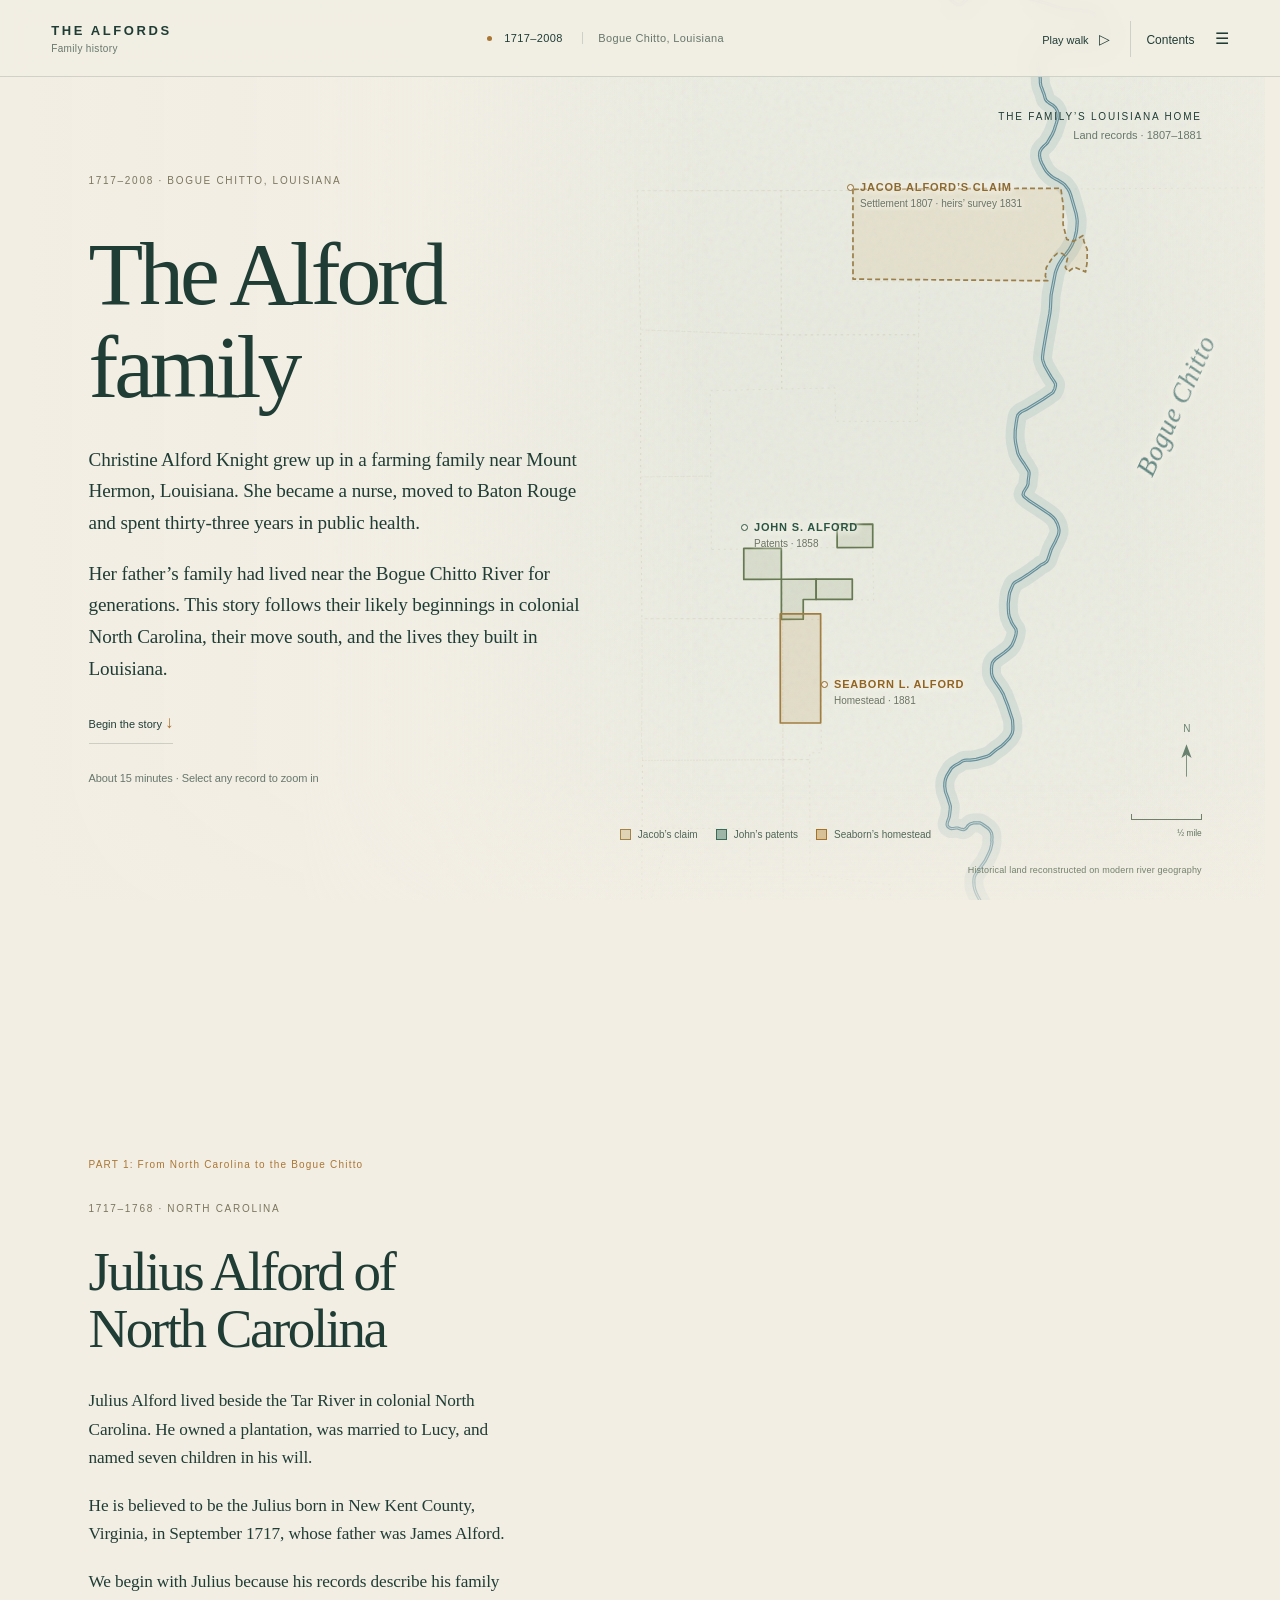
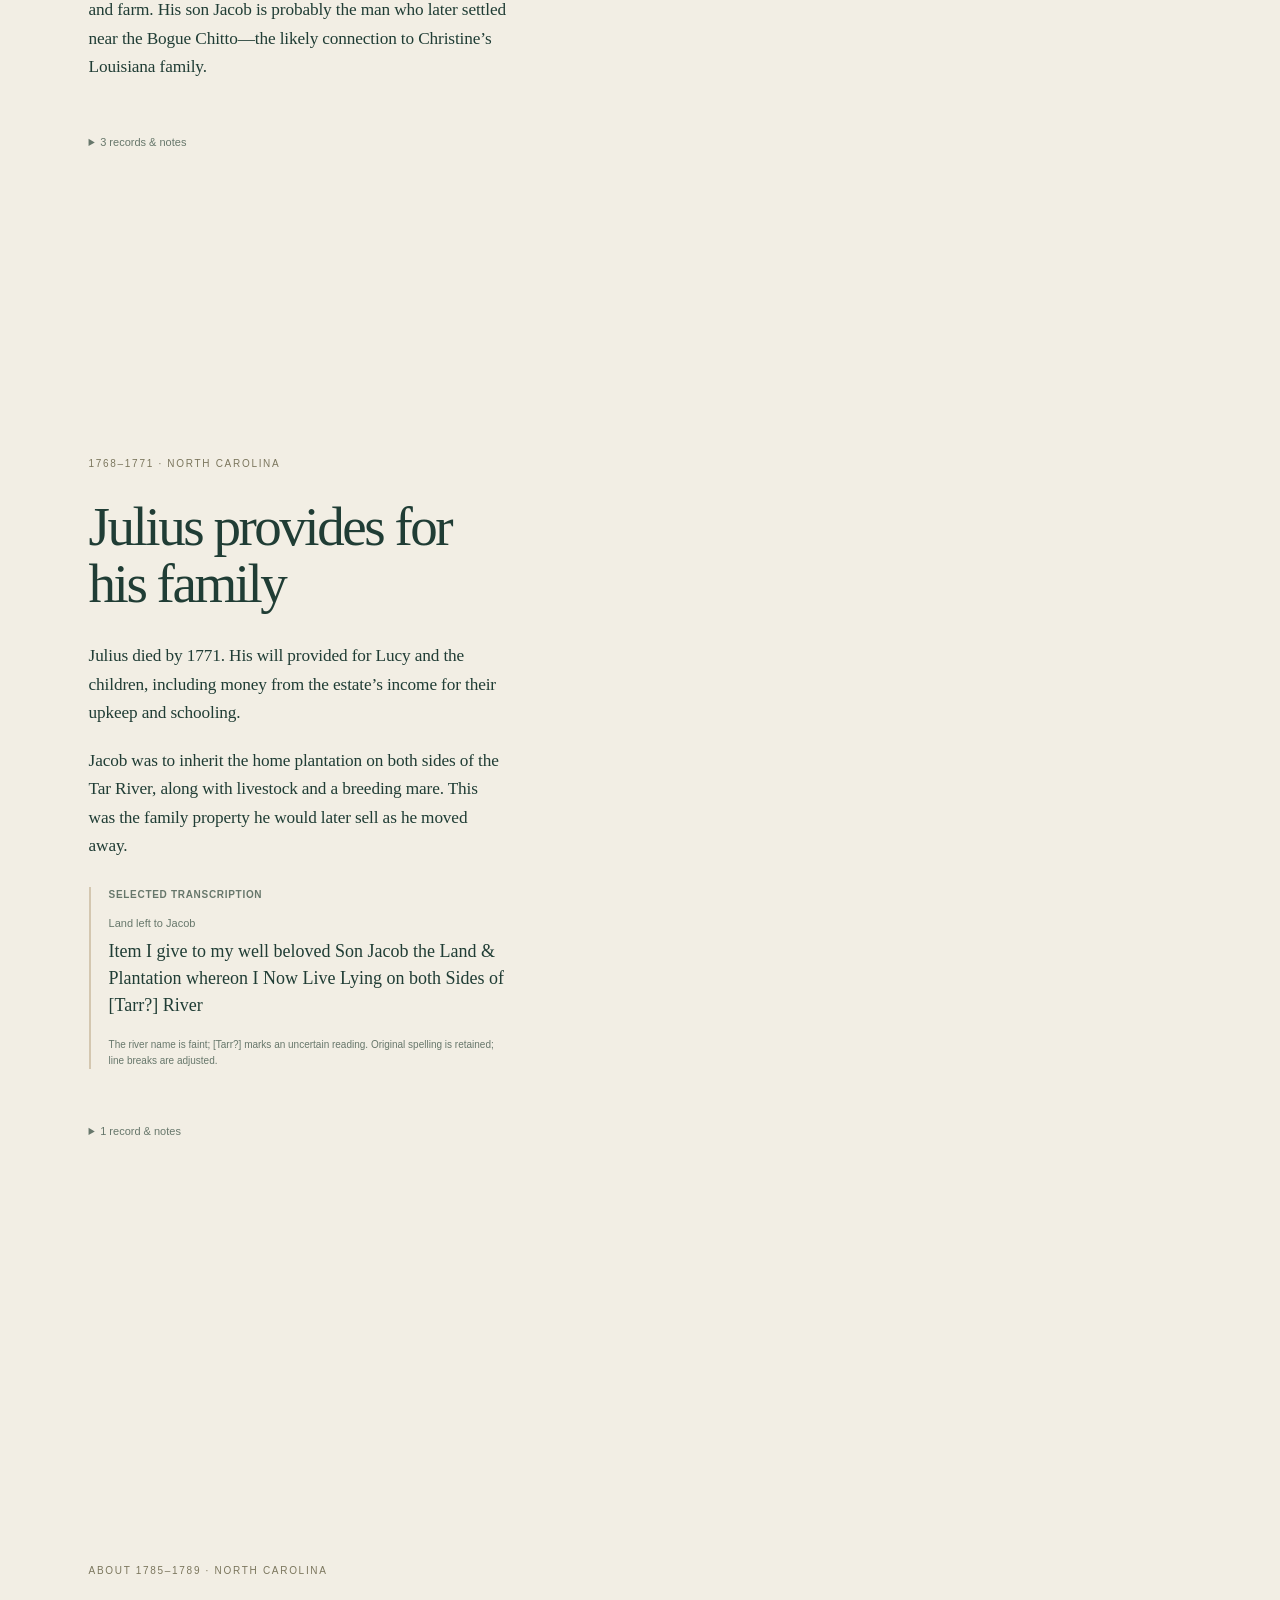
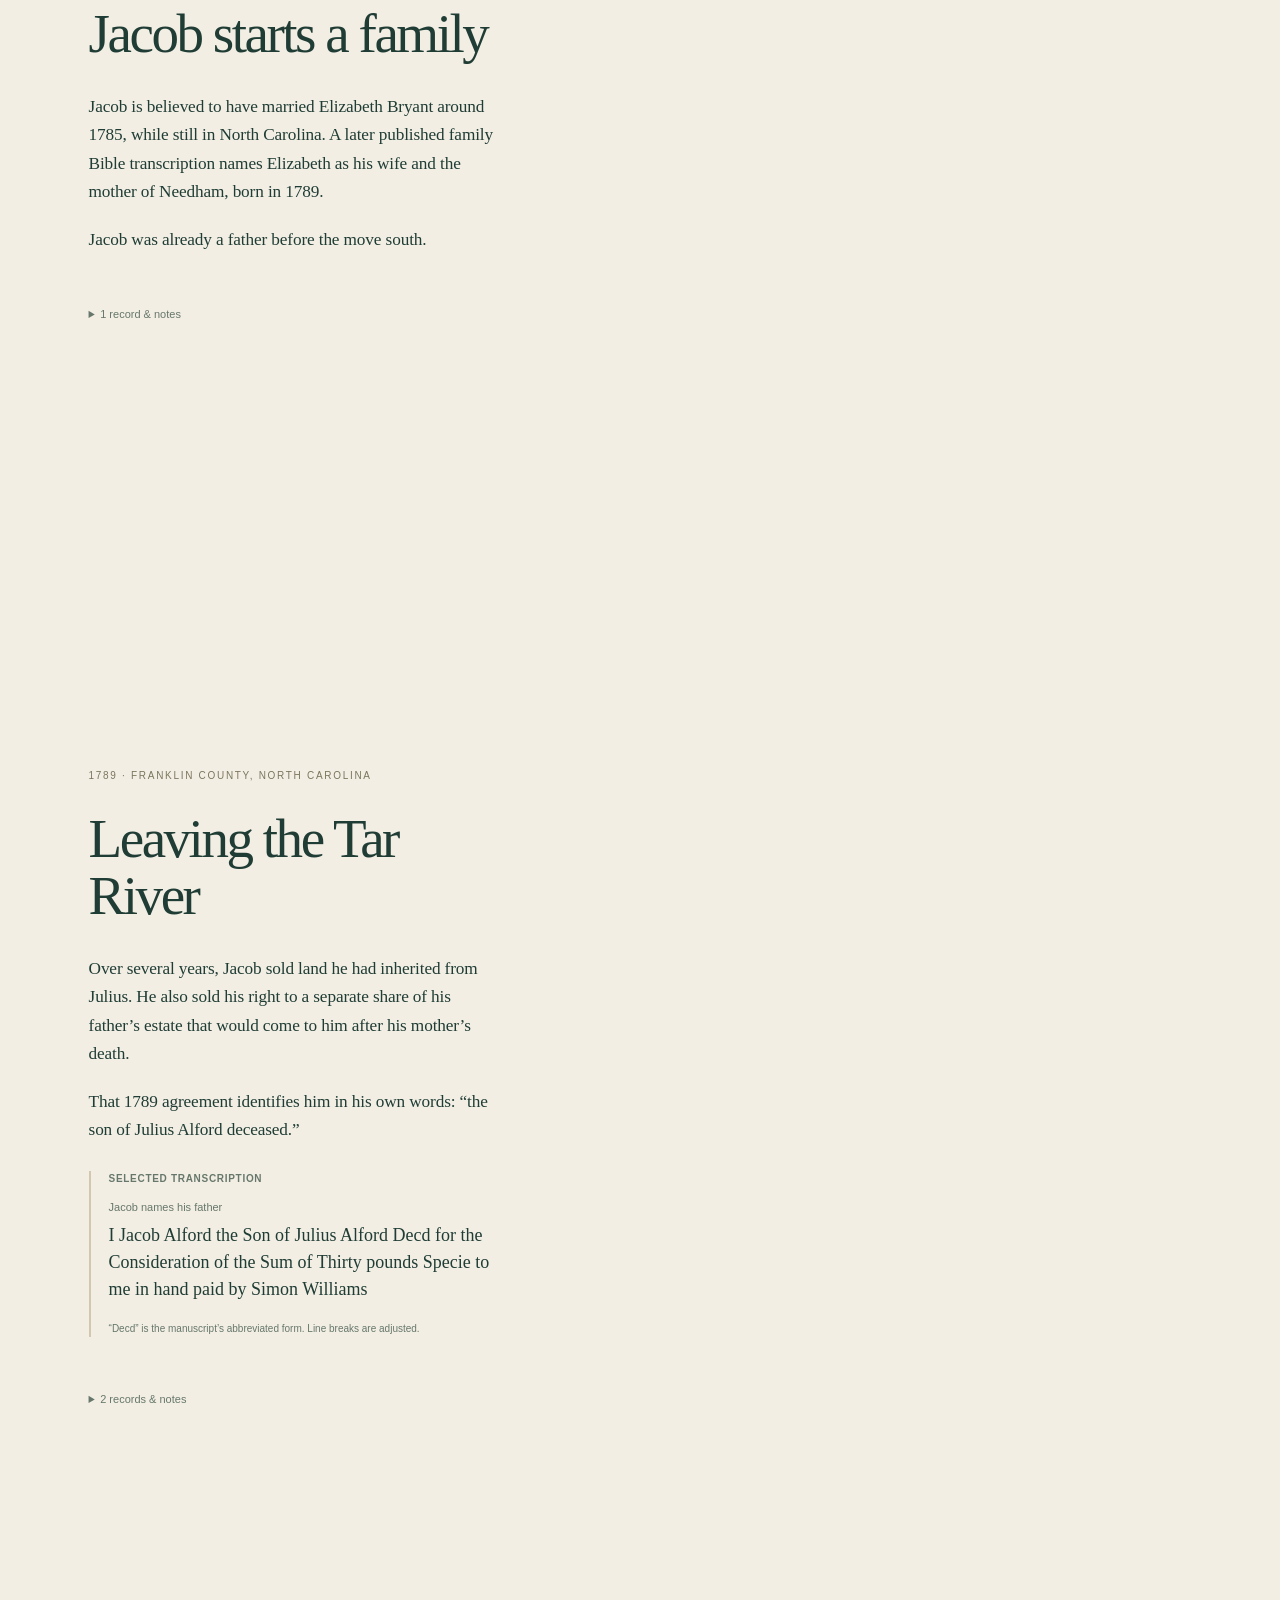
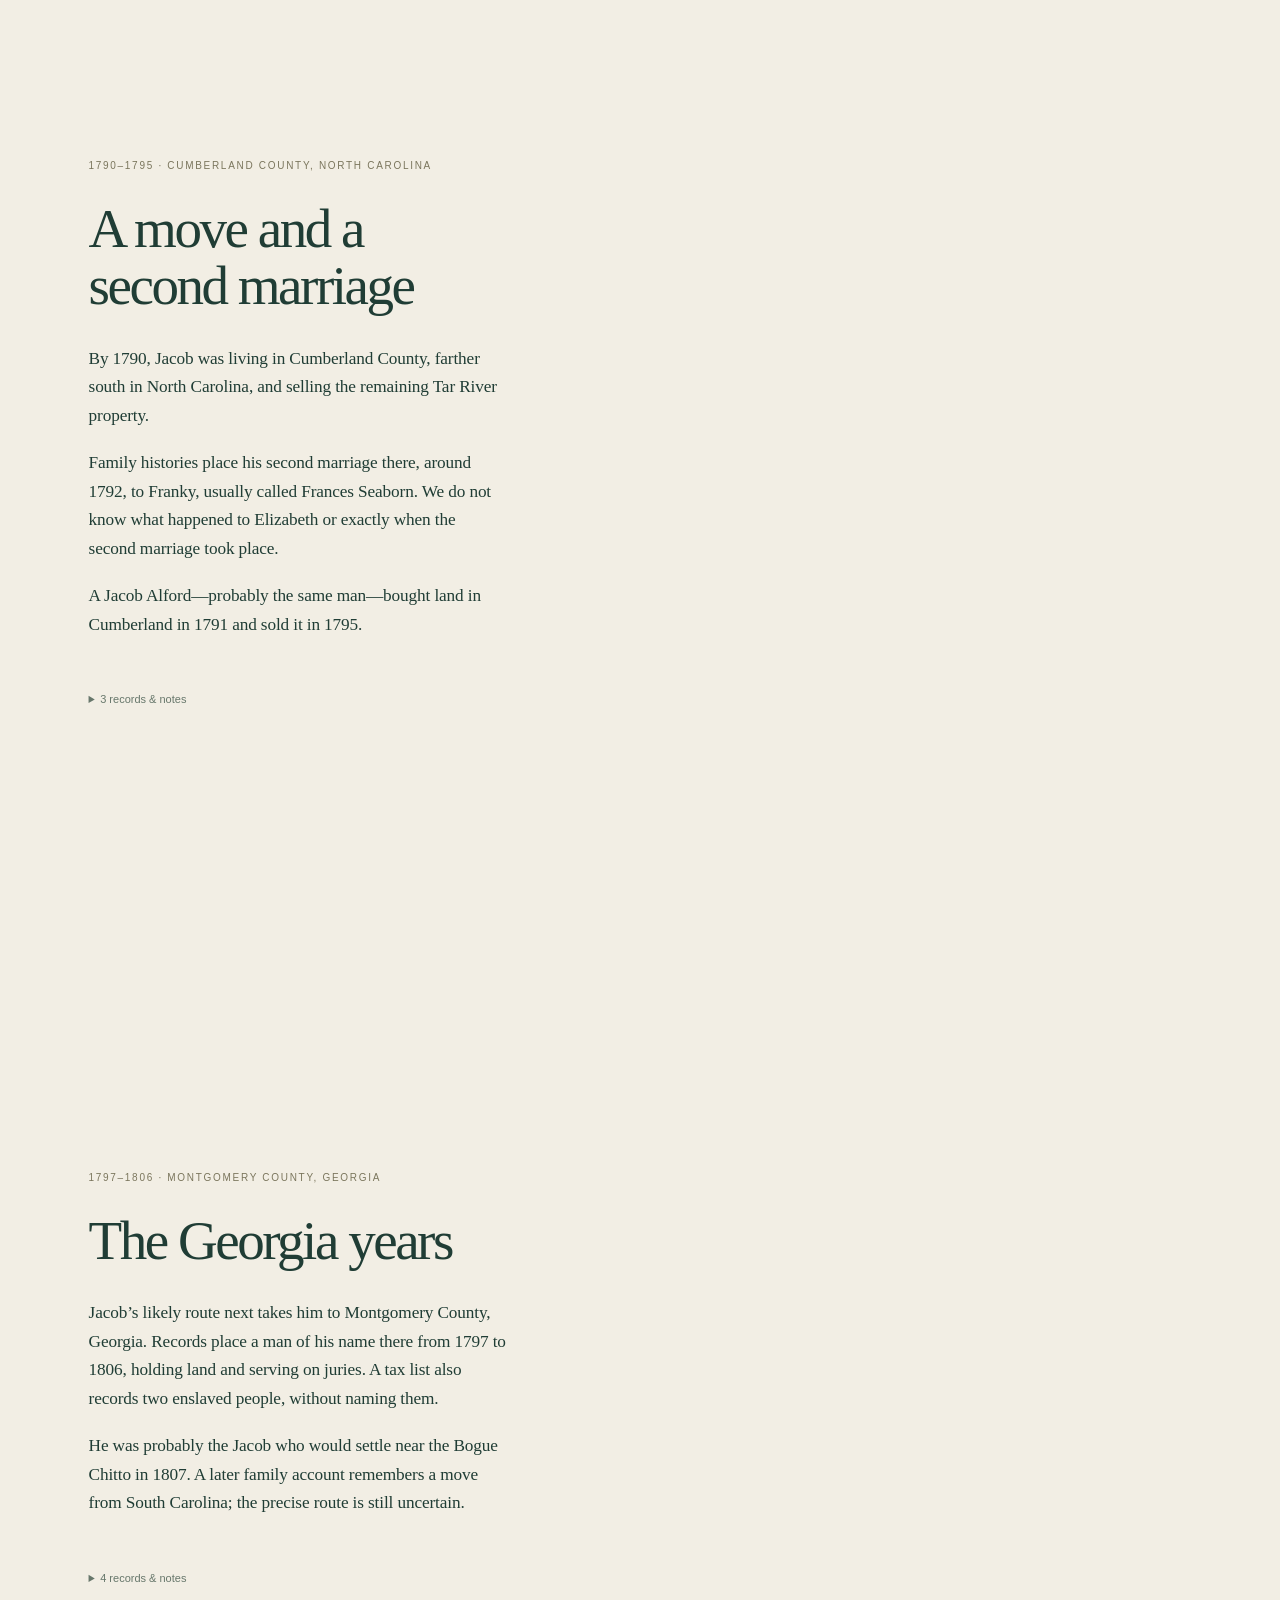
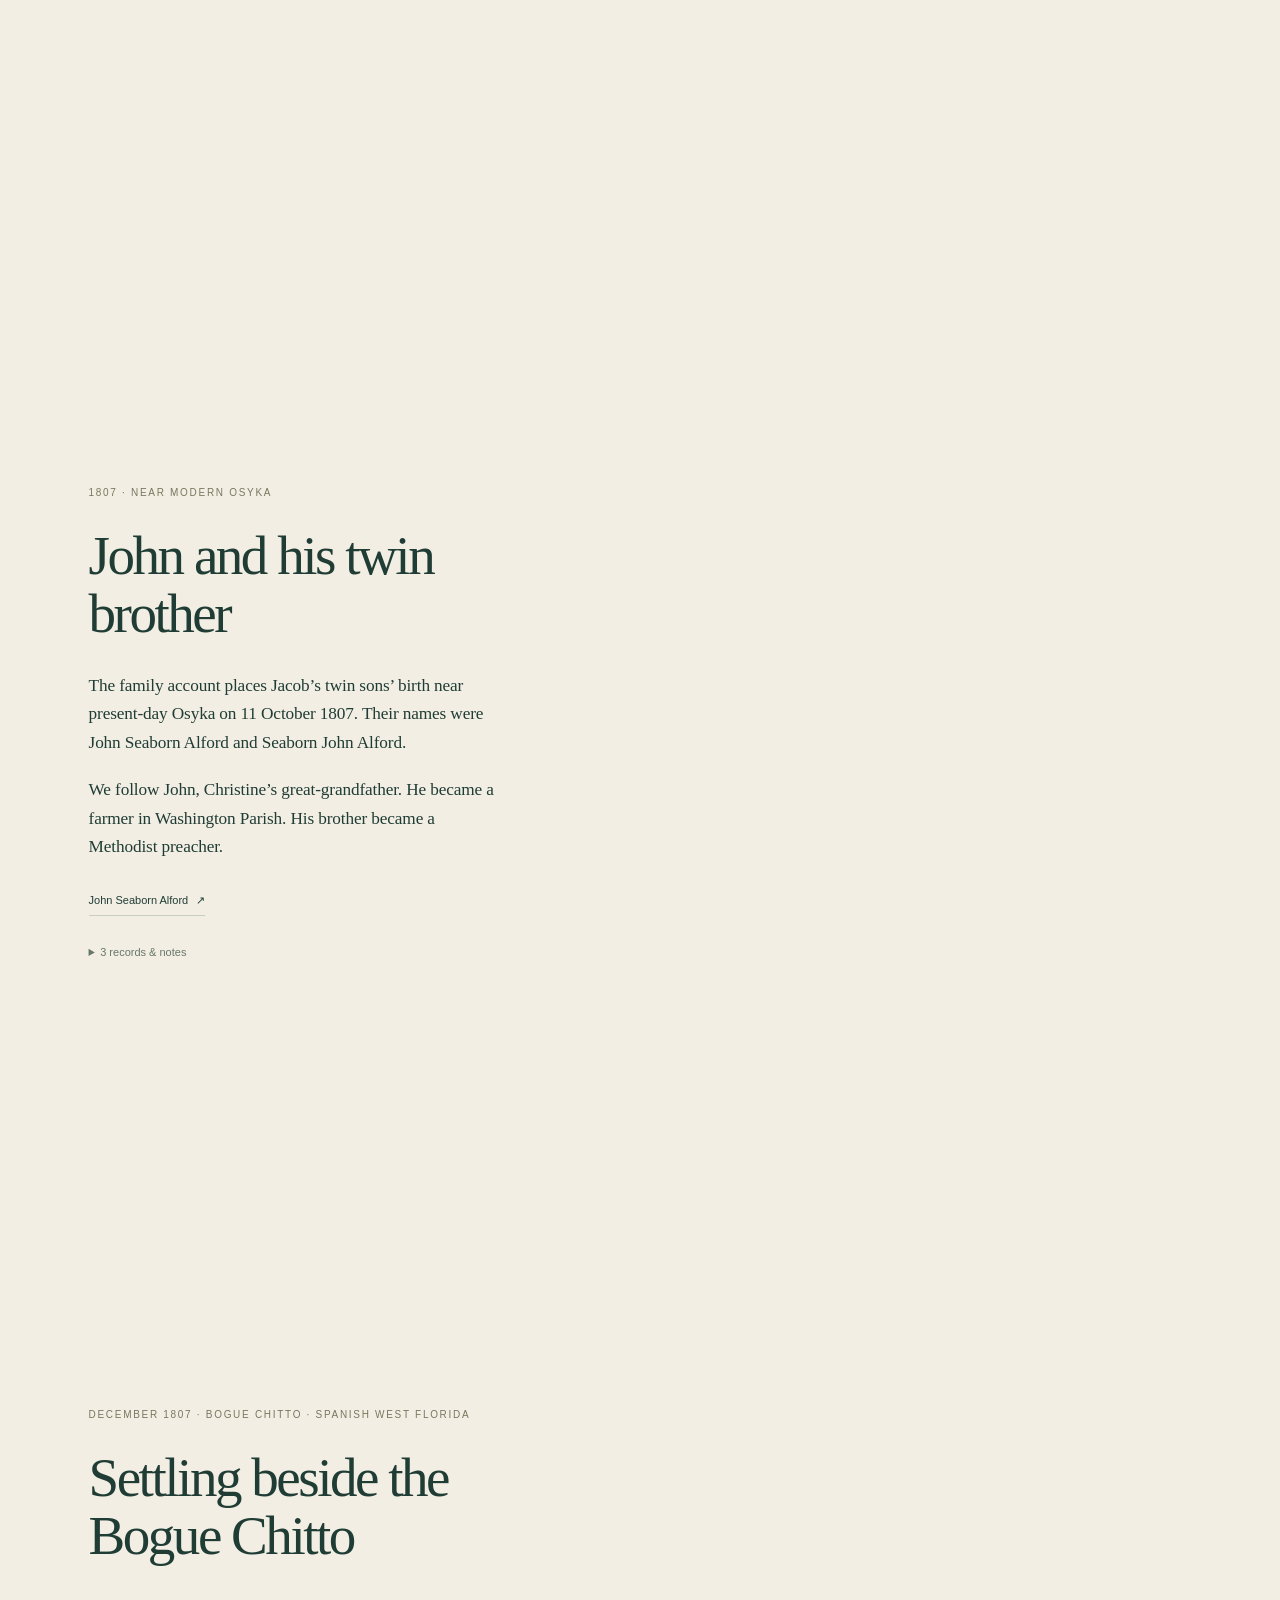
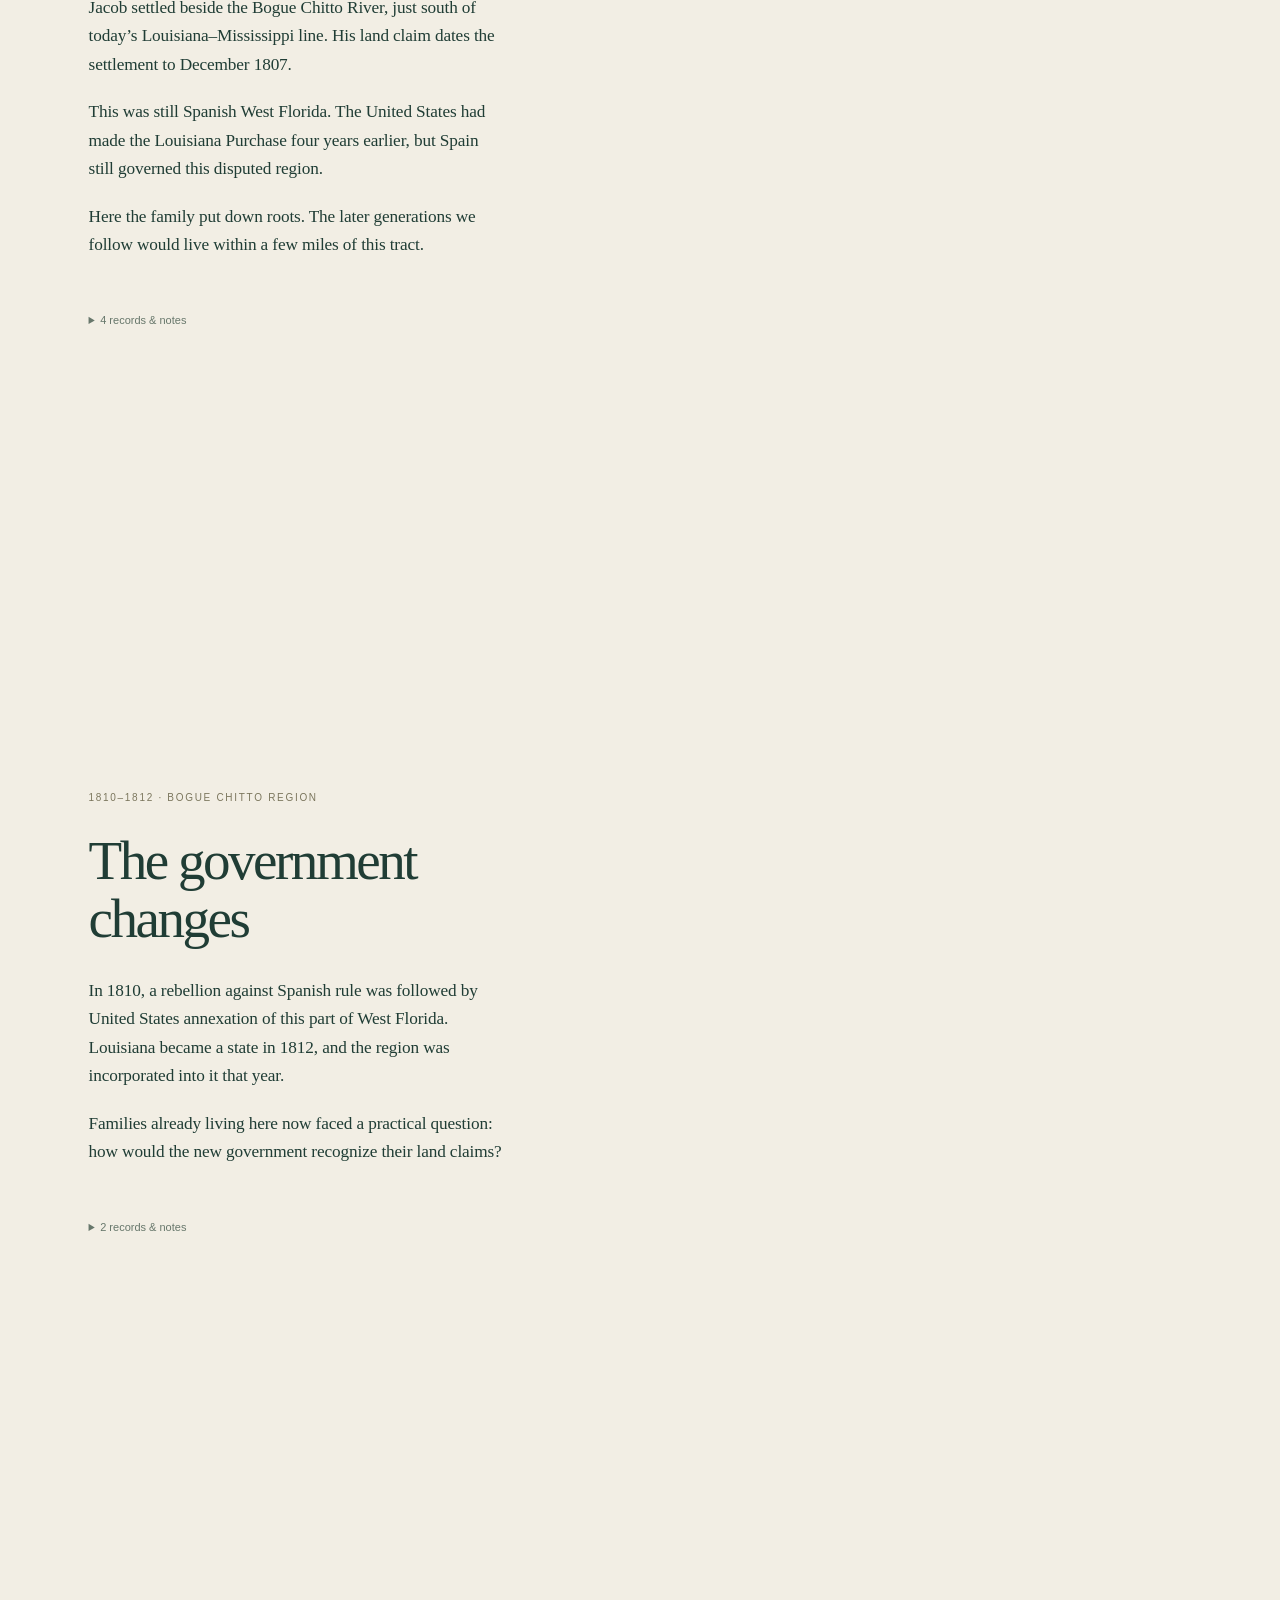
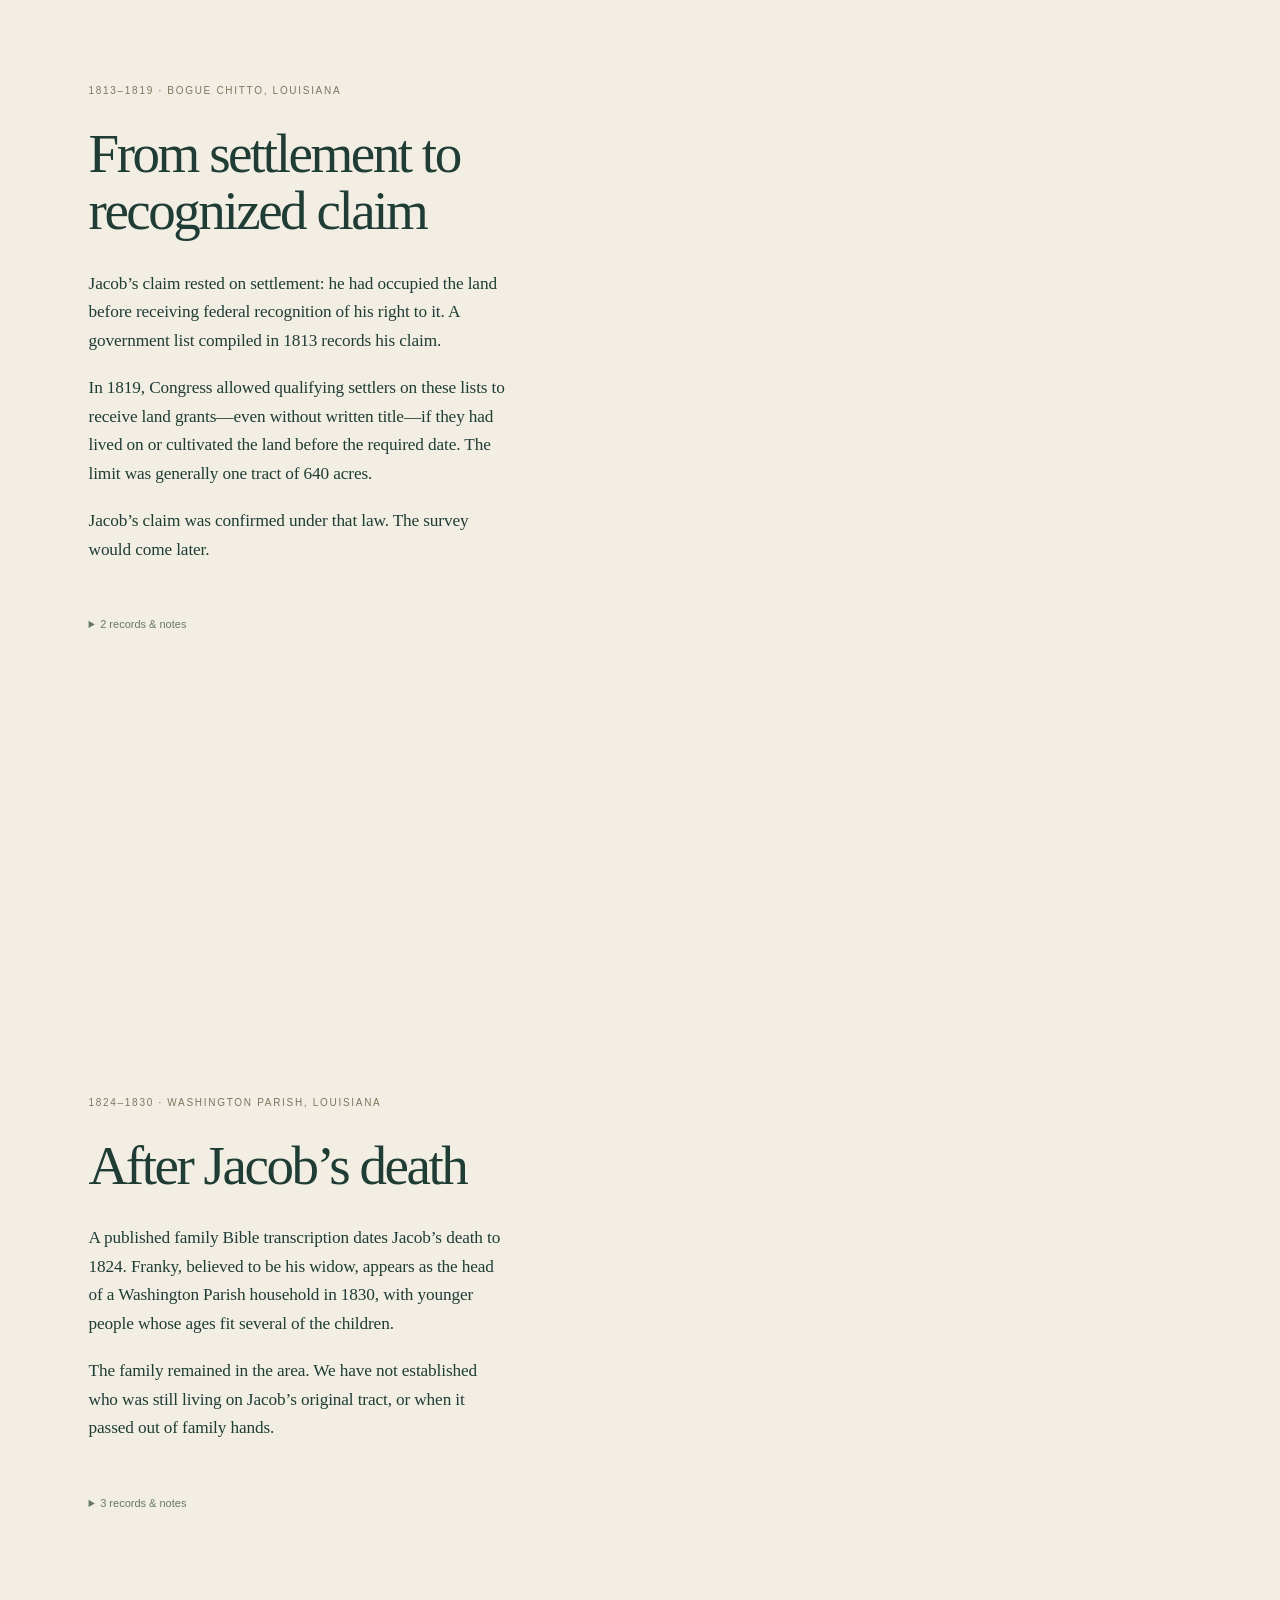
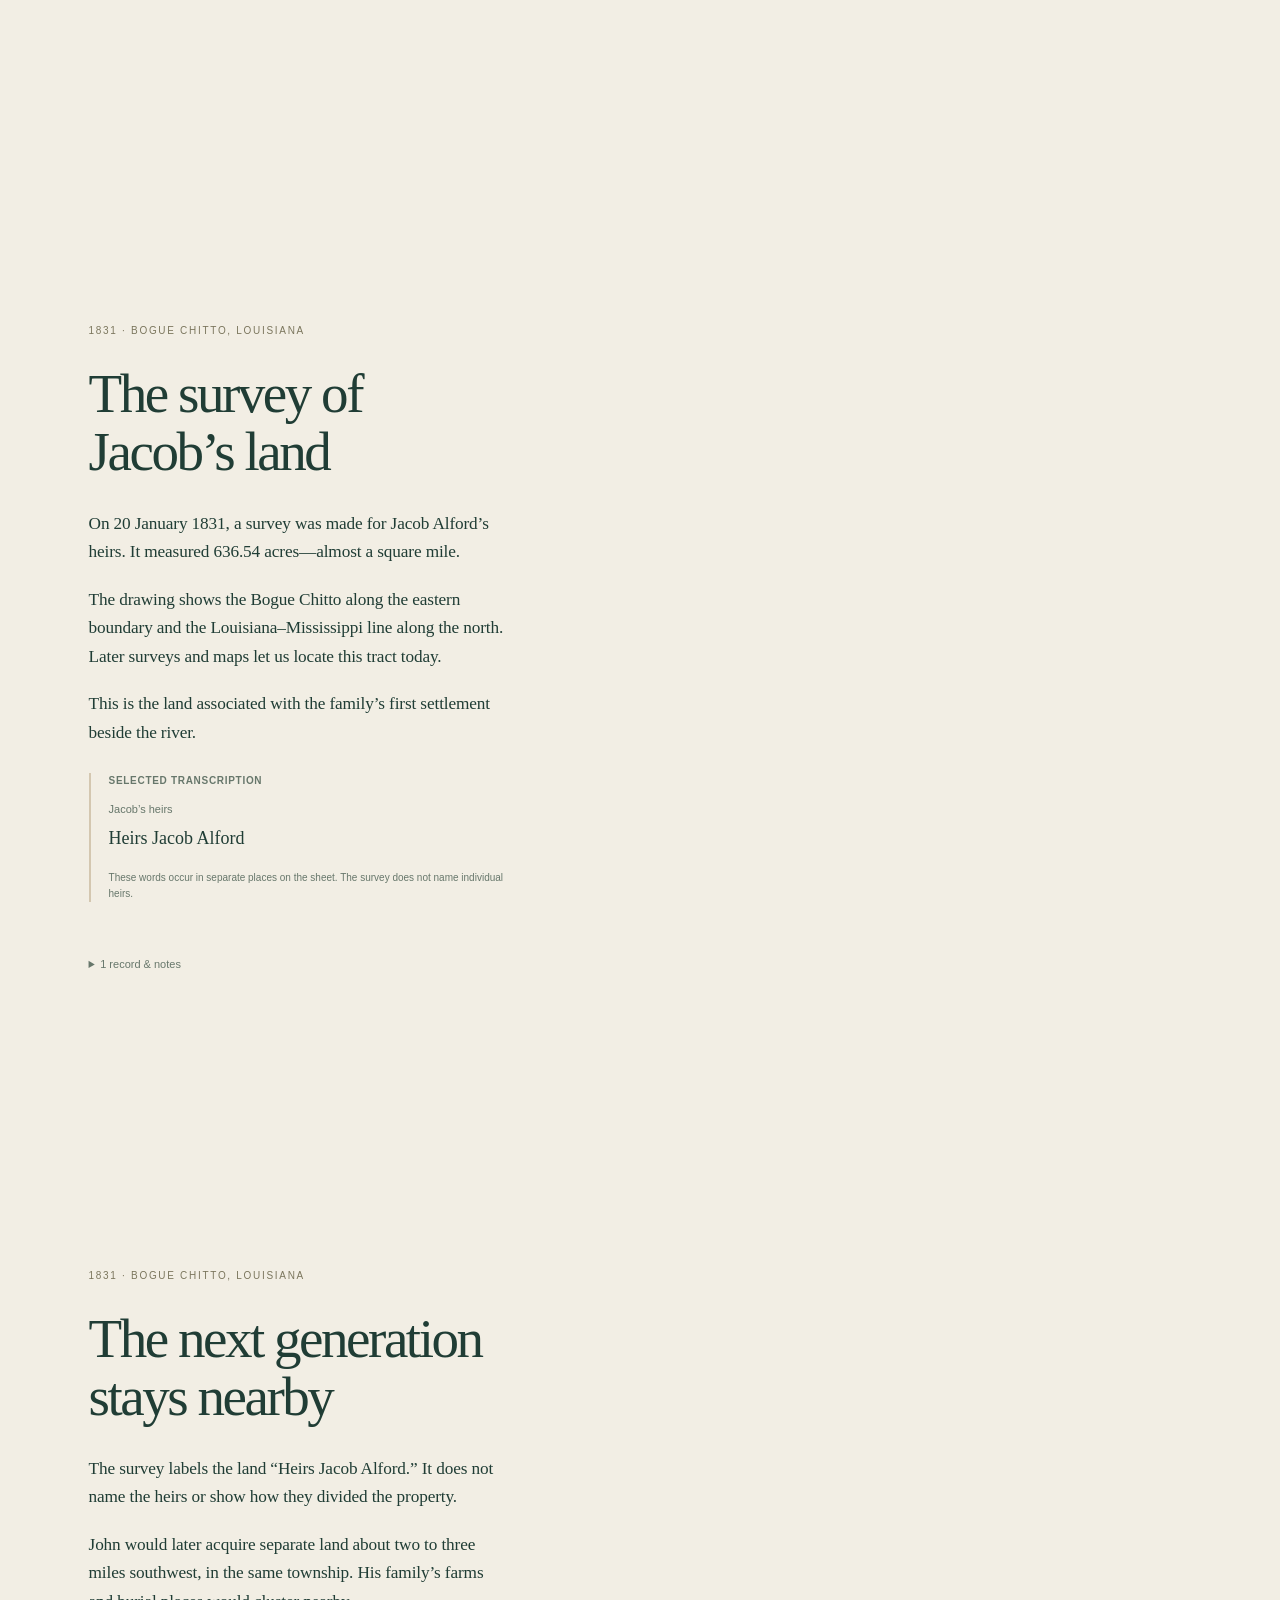
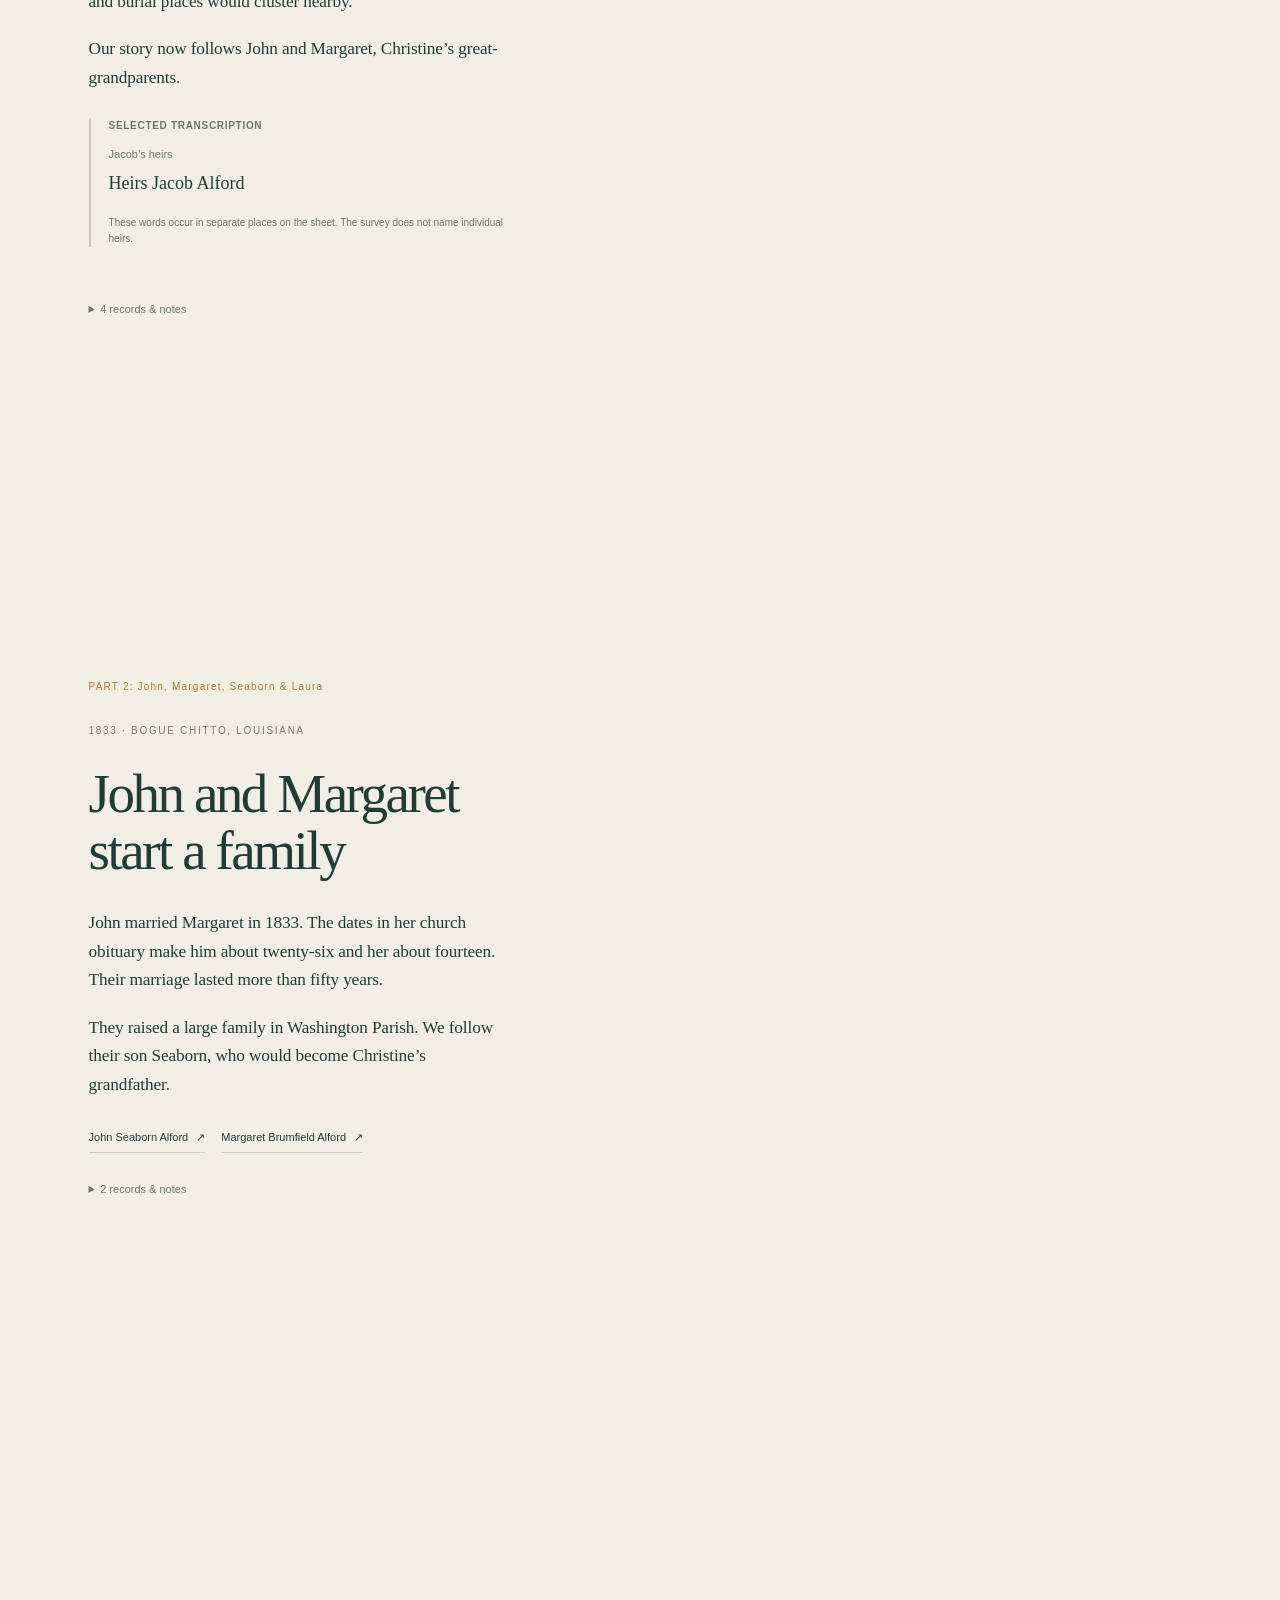
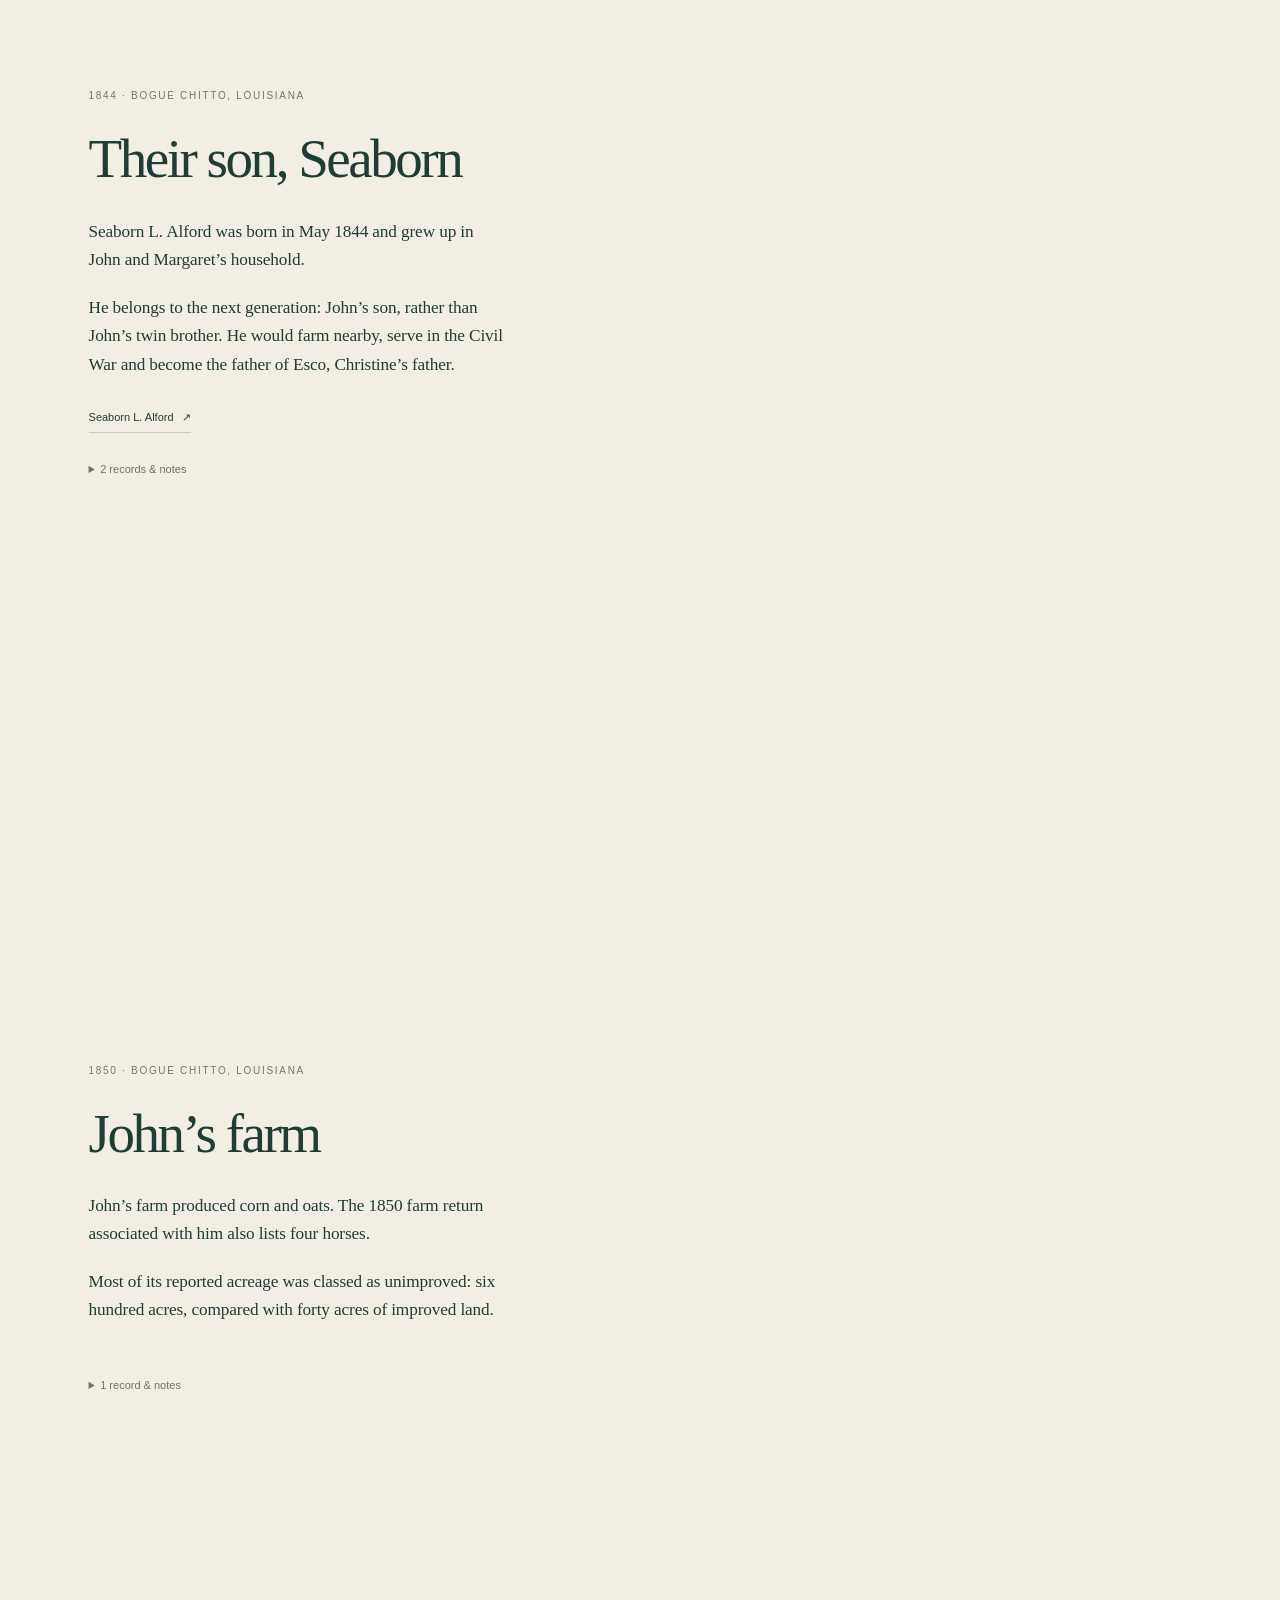
==== index.html @ 704a6eb8 "Refine story graphics and family connections" ====
<!doctype html>
<html lang="en">
<head>
<meta charset="utf-8"><meta name="viewport" content="width=device-width,initial-scale=1">
<meta name="description" content="An illustrated history of the Alford family through Christine Alford Knight, 1717–2008.">
<title>The Alford family · 1717–2008</title>
<link rel="stylesheet" href="walk.css">
<script>document.documentElement.classList.add('js');</script>
</head>
<body>
<a class="skip" href="#north-carolina">Skip to the story</a>
<header class="masthead">
 <a class="wordmark" href="#beginning">THE ALFORDS<span>Family history</span></a>
 <div class="chapter-location"><span class="header-dot"></span><span id="current-year">1717–2008</span><span class="header-place">Bogue Chitto, Louisiana</span></div>
 <nav aria-label="Story navigation"><button id="play-walk" type="button" aria-pressed="false" title="Let the story scroll; scroll or tap Pause to stop" hidden>Play walk <span aria-hidden="true">▷</span></button><button id="contents-button" aria-haspopup="dialog">Contents <span aria-hidden="true">☰</span></button></nav>
 <div class="reading-progress" aria-hidden="true"><span id="progress-fill"></span></div>
</header>
<main>
<div id="journey" class="journey">
 <div id="landscape" class="landscape">
  <div class="landscape-paper"></div>
  <svg id="land-map" xmlns="http://www.w3.org/2000/svg"><defs><pattern id="land-hatch" width="8" height="8" patternUnits="userSpaceOnUse" patternTransform="rotate(35)"><path d="M0 0V8" stroke="#ad8141" stroke-width="1" opacity=".35"/></pattern></defs><g id="map-world"></g></svg>
  <div id="map-labels"></div>
  <div id="map-evidence" class="map-evidence" aria-hidden="true"></div>
  <div class="map-vignette"></div>
  <div id="geographic-context" class="geographic-context"><span>WASHINGTON PARISH</span><span>Louisiana · Bogue Chitto River</span></div>
  <div id="map-key" class="map-key"><span><i class="key-jacob"></i>Jacob’s claim</span><span><i class="key-john"></i>John’s patents</span><span><i class="key-seaborn"></i>Seaborn’s homestead</span></div>
  <div class="map-compass" id="map-compass"><span>N</span><svg viewBox="0 0 20 42"><path d="M10 2L4 18 10 14 16 18Z" fill="currentColor"/><path d="M10 14V40" stroke="currentColor"/></svg></div>
  <div class="map-scale" id="map-scale"><span id="scale-bar"></span><small id="scale-text">½ mile</small></div>
  <div id="regional-stage"><svg id="regional-map" aria-hidden="true" viewBox="0 0 1200 675" xmlns="http://www.w3.org/2000/svg">
<defs><pattern id="atlas-hatch" patternUnits="userSpaceOnUse" width="6" height="6"><path d="M-1 1L1-1M0 6L6 0M5 7L7 5" stroke="#a89673" stroke-width=".3" opacity=".24"/></pattern></defs>
<g id="regional-world">
<g class="state-area"><path id="regional-state-LA" class="state" d="M465.704,425.532L466.545,426.605L466.636,428.753L467.583,429.747L467.926,430.849L469.744,432.415L469.857,434.174L471.248,436.384L471.154,438.299L471.465,440.15L472.696,441.6L473.895,441.657L472.15,442.547L471.153,442.443L469.584,443.784L469.332,444.829L468.111,445.185L468.356,446.31L465.577,445.697L464.401,447.111L464.632,448.485L465.398,449.219L466.606,449.169L467.944,448.541L467.461,450.157L468.216,451.14L469.695,451.741L471.014,451.499L471.654,450.724L472.29,447.948L472.107,447.578L474.582,446.195L474.94,444.988L476.697,446.016L478.006,445.909L477.979,446.492L476.233,447.356L476.189,448.299L477.67,448.841L477.893,450.546L479.414,450.227L480.619,448.002L482.191,448.767L481.723,450.275L480.419,450.217L479.161,451.382L481.37,451.426L481.033,452.217L477.895,452.686L479.116,454.576L480.248,454.016L479.471,455.62L478.6,454.858L477.208,454.488L475.932,455.957L475.704,458.697L474.792,458.793L474.301,456.381L473.197,456.301L472.909,458.121L474.14,459.79L472.876,458.813L471.475,458.607L470.647,459.039L469.147,458.799L470.905,459.969L470.862,460.855L468.614,459.384L468.58,460.077L469.744,461.023L468.517,461.352L468.571,462.299L469.63,463.351L471.63,463.753L471.5,464.358L472.678,465.081L472.532,466.018L473.178,467.325L474.125,466.537L474.602,467.143L476.819,467.302L478.39,468.317L478.731,467.5L480.636,470.112L481.801,468.942L484.091,472.123L484.02,473.757L484.612,474.143L486.465,473.445L487.125,474.611L484.679,474.923L484.438,475.828L486.054,475.98L485.182,477.386L484.097,476.673L482.766,479.278L482.915,480.505L480.83,479.415L480.695,477.883L479.905,477.404L476.59,481.081L475.016,482.146L475.812,480.324L476.761,479.564L477.329,478.258L478.267,477.719L478.335,476.224L479.275,475.628L479.237,474.211L478.256,473.501L477.773,475.199L476.117,475.928L474.94,475.069L473.624,472.87L470.244,471.515L469.294,470.22L463.685,469.024L461.929,469.711L456.452,473.642L452.571,475.985L451.877,475.669L452.345,474.557L451.155,474.047L451.016,472.901L451.627,472.852L450.569,470.016L449.5,469.207L448.58,469.349L448.429,470.229L447.934,470.034L448.104,468.822L447.183,467.215L445.769,468.911L444.378,468.441L443.636,469.009L442.98,468.11L442.33,468.821L443.238,470.624L442.032,470.442L441.281,471.147L440.788,472.618L439.99,472.376L439.39,473.922L438.601,473.542L436.624,474.338L435.889,476.403L434.296,475.861L434.838,475.311L433.638,473.377L431.917,471.686L430.782,471.976L428.192,471.228L427.24,470.25L424.737,469.754L423.167,468.956L421.663,467.189L422.899,466.882L423.711,465.324L424.496,465.709L425.612,467.227L426.358,466.664L426.134,468.539L427.618,469.107L427.4,466.204L425.197,464.282L425.273,463.12L424.681,462.886L423.196,463.928L421.862,464.201L422.139,463.08L421.119,463.206L421.493,462.147L422.451,461.433L421.519,460.258L418.506,461.445L417.651,459.162L416.63,459.315L416.252,456.007L413.642,455.798L414.309,454.926L414.573,452.58L411.394,451.912L410.07,452.095L407.988,453.003L407.954,452.082L407.4,451.374L408.284,450.298L409.08,450.438L408.971,449.15L407.384,448.813L405.937,449.32L405.074,448.728L404.794,449.793L402.314,450.611L400.84,451.447L400.305,450.516L398.467,450.823L398.399,451.708L399.24,452.607L401.029,452.964L400.063,453.726L400.736,455.53L402.788,455.099L403.253,455.634L401.919,455.924L402.48,456.522L399.252,456.448L396.536,457.605L394.507,457.699L386.404,455.308L382.984,453.862L377.496,450.596L375.265,449.517L371.252,448.06L367.959,447.634L366.522,447.898L362.934,447.385L357.063,447.55L355.328,447.753L352.587,448.976L351.128,446.219L350.305,445.305L350.57,444.633L352.61,443.319L353.877,441.625L354.777,439.534L356.274,438.585L356.862,437.663L357.502,437.275L356.652,436.667L358.027,434.841L357.331,432.574L357.93,431.513L357.963,430.065L356.504,428.479L356.872,426.672L357.404,426.33L358.711,425.194L358.446,422.63L357.813,421.902L358.212,420.822L359.676,420.119L360.047,418.254L361.298,417.67L361.779,415.676L362.828,414.012L363.8,413.178L363.829,411.756L363.954,410.371L364.897,409.842L363.85,408.211L364.032,407.305L365.366,406.839L365.304,405.325L364.593,404.395L365.438,401.621L364.85,401.54L363.543,401.729L363.233,398.598L362.638,398.6L361.578,397.189L362.302,395.774L362.131,394.388L361.384,393.9L361.564,393.022L360.283,391.898L360.94,391.203L360.736,390.205L359.477,389.921L358.38,387.917L358.98,386.77L358.803,385.495L359.595,384.394L358.958,382.767L359.241,381.842L357.919,380.18L357.889,379.449L357.257,377.795L355.584,376.769L354.701,374.67L353.954,374.263L357.123,341.054L392.409,344.342L410.013,345.911L434.186,347.736L433.131,349.066L432.754,350.384L433.583,351.053L434.981,350.417L435.005,348.545L436.073,348.501L436.812,350.563L436.55,351.636L434.429,352.954L433.879,353.953L433.654,355.924L436.598,356.952L436.357,357.692L434.749,358.511L433.81,359.513L434.007,360.98L434.563,361.407L436.547,360.807L437.209,359.563L437.602,361.042L436.58,361.816L435.873,362.218L435.647,362.706L437.517,363.916L437.957,364.67L436.974,364.803L435.41,363.362L434.924,363.359L434.529,364.955L436.674,366.461L437.68,365.966L438.395,366.989L437.583,367.497L437.481,369.111L439.687,369.725L440.339,368.647L440.697,369.173L439.005,371.275L437.852,370.979L437.953,372.466L437.393,373.604L436.085,372.655L435.356,373.363L433.685,373.507L432.691,373.75L432.354,375.935L435.453,376.442L435.368,374.705L436.787,375.465L436.029,376.618L436.016,376.813L434.579,377.866L434.027,378.837L432.829,377.67L432.296,378.334L434.103,379.177L434.013,380.567L432.133,380.837L431.405,381.488L431.509,382.891L429.551,384.327L428.94,384.649L429.57,385.529L429.029,386.275L428.376,385.757L428.259,384.548L427.066,384.776L426.206,387.344L429.024,387.838L427.425,388.235L425.732,388.54L425.196,389.202L424.899,392.142L423.134,392.022L422.207,391.177L421.645,392.199L422.47,393.094L424.26,392.852L424.593,393.768L423.349,394.661L421.352,395.027L421.309,397.089L422.444,399.26L422.389,400.066L421.49,400.2L420.759,399.34L420.461,397.924L419.502,398.946L420.159,399.438L420.171,400.695L421.282,401.804L421.003,402.985L419.29,403.425L417.531,403.107L417.359,404.155L418.74,405.647L417.625,407.438L417.669,408.222L419.152,409.72L418.349,411.282L417.024,411.775L439.358,413.242L452.509,413.988L469.623,414.812L469.571,415.84L468.848,416.417L468.885,417.672L468.165,418.165L467.098,421.593L466.368,422.252L466.714,423.272L465.871,424.204L465.704,425.532ZM403.194,456.436L404.254,455.763L405.449,455.99L405.803,455.293L408.001,455.619L410.191,457.473L411.109,457.344L411.656,458.189L410.077,459.078L409.897,460.177L408.451,460.602L402.749,456.987L403.194,456.436ZM491.717,446.561L492.948,448.362L493.364,450.49L492.95,453.28L491.828,456.151L491.43,456.052L492.335,453.588L492.848,450.831L492.799,449.551L491.717,446.561ZM478.813,445.808L479.961,444.803L483.262,442.699L483.445,443.096L482.067,444.787L482.233,445.573L483.494,446.546L481.93,447.866L481.688,446.549L480.674,446.782L478.985,446.427L478.813,445.808ZM448.261,474.995L449.011,474.288L450.226,476.16L449.394,476.502L448.261,474.995ZM443.073,475.168L446.967,476.309L445.031,476.42L443.073,475.168ZM437.636,476.065L440.198,475.692L440.373,476.174L437.708,476.569L437.636,476.065ZM470.083,462.345L471.808,462.151L470.846,463.271L470.083,462.345Z"/><path class="state-hatching" d="M465.704,425.532L466.545,426.605L466.636,428.753L467.583,429.747L467.926,430.849L469.744,432.415L469.857,434.174L471.248,436.384L471.154,438.299L471.465,440.15L472.696,441.6L473.895,441.657L472.15,442.547L471.153,442.443L469.584,443.784L469.332,444.829L468.111,445.185L468.356,446.31L465.577,445.697L464.401,447.111L464.632,448.485L465.398,449.219L466.606,449.169L467.944,448.541L467.461,450.157L468.216,451.14L469.695,451.741L471.014,451.499L471.654,450.724L472.29,447.948L472.107,447.578L474.582,446.195L474.94,444.988L476.697,446.016L478.006,445.909L477.979,446.492L476.233,447.356L476.189,448.299L477.67,448.841L477.893,450.546L479.414,450.227L480.619,448.002L482.191,448.767L481.723,450.275L480.419,450.217L479.161,451.382L481.37,451.426L481.033,452.217L477.895,452.686L479.116,454.576L480.248,454.016L479.471,455.62L478.6,454.858L477.208,454.488L475.932,455.957L475.704,458.697L474.792,458.793L474.301,456.381L473.197,456.301L472.909,458.121L474.14,459.79L472.876,458.813L471.475,458.607L470.647,459.039L469.147,458.799L470.905,459.969L470.862,460.855L468.614,459.384L468.58,460.077L469.744,461.023L468.517,461.352L468.571,462.299L469.63,463.351L471.63,463.753L471.5,464.358L472.678,465.081L472.532,466.018L473.178,467.325L474.125,466.537L474.602,467.143L476.819,467.302L478.39,468.317L478.731,467.5L480.636,470.112L481.801,468.942L484.091,472.123L484.02,473.757L484.612,474.143L486.465,473.445L487.125,474.611L484.679,474.923L484.438,475.828L486.054,475.98L485.182,477.386L484.097,476.673L482.766,479.278L482.915,480.505L480.83,479.415L480.695,477.883L479.905,477.404L476.59,481.081L475.016,482.146L475.812,480.324L476.761,479.564L477.329,478.258L478.267,477.719L478.335,476.224L479.275,475.628L479.237,474.211L478.256,473.501L477.773,475.199L476.117,475.928L474.94,475.069L473.624,472.87L470.244,471.515L469.294,470.22L463.685,469.024L461.929,469.711L456.452,473.642L452.571,475.985L451.877,475.669L452.345,474.557L451.155,474.047L451.016,472.901L451.627,472.852L450.569,470.016L449.5,469.207L448.58,469.349L448.429,470.229L447.934,470.034L448.104,468.822L447.183,467.215L445.769,468.911L444.378,468.441L443.636,469.009L442.98,468.11L442.33,468.821L443.238,470.624L442.032,470.442L441.281,471.147L440.788,472.618L439.99,472.376L439.39,473.922L438.601,473.542L436.624,474.338L435.889,476.403L434.296,475.861L434.838,475.311L433.638,473.377L431.917,471.686L430.782,471.976L428.192,471.228L427.24,470.25L424.737,469.754L423.167,468.956L421.663,467.189L422.899,466.882L423.711,465.324L424.496,465.709L425.612,467.227L426.358,466.664L426.134,468.539L427.618,469.107L427.4,466.204L425.197,464.282L425.273,463.12L424.681,462.886L423.196,463.928L421.862,464.201L422.139,463.08L421.119,463.206L421.493,462.147L422.451,461.433L421.519,460.258L418.506,461.445L417.651,459.162L416.63,459.315L416.252,456.007L413.642,455.798L414.309,454.926L414.573,452.58L411.394,451.912L410.07,452.095L407.988,453.003L407.954,452.082L407.4,451.374L408.284,450.298L409.08,450.438L408.971,449.15L407.384,448.813L405.937,449.32L405.074,448.728L404.794,449.793L402.314,450.611L400.84,451.447L400.305,450.516L398.467,450.823L398.399,451.708L399.24,452.607L401.029,452.964L400.063,453.726L400.736,455.53L402.788,455.099L403.253,455.634L401.919,455.924L402.48,456.522L399.252,456.448L396.536,457.605L394.507,457.699L386.404,455.308L382.984,453.862L377.496,450.596L375.265,449.517L371.252,448.06L367.959,447.634L366.522,447.898L362.934,447.385L357.063,447.55L355.328,447.753L352.587,448.976L351.128,446.219L350.305,445.305L350.57,444.633L352.61,443.319L353.877,441.625L354.777,439.534L356.274,438.585L356.862,437.663L357.502,437.275L356.652,436.667L358.027,434.841L357.331,432.574L357.93,431.513L357.963,430.065L356.504,428.479L356.872,426.672L357.404,426.33L358.711,425.194L358.446,422.63L357.813,421.902L358.212,420.822L359.676,420.119L360.047,418.254L361.298,417.67L361.779,415.676L362.828,414.012L363.8,413.178L363.829,411.756L363.954,410.371L364.897,409.842L363.85,408.211L364.032,407.305L365.366,406.839L365.304,405.325L364.593,404.395L365.438,401.621L364.85,401.54L363.543,401.729L363.233,398.598L362.638,398.6L361.578,397.189L362.302,395.774L362.131,394.388L361.384,393.9L361.564,393.022L360.283,391.898L360.94,391.203L360.736,390.205L359.477,389.921L358.38,387.917L358.98,386.77L358.803,385.495L359.595,384.394L358.958,382.767L359.241,381.842L357.919,380.18L357.889,379.449L357.257,377.795L355.584,376.769L354.701,374.67L353.954,374.263L357.123,341.054L392.409,344.342L410.013,345.911L434.186,347.736L433.131,349.066L432.754,350.384L433.583,351.053L434.981,350.417L435.005,348.545L436.073,348.501L436.812,350.563L436.55,351.636L434.429,352.954L433.879,353.953L433.654,355.924L436.598,356.952L436.357,357.692L434.749,358.511L433.81,359.513L434.007,360.98L434.563,361.407L436.547,360.807L437.209,359.563L437.602,361.042L436.58,361.816L435.873,362.218L435.647,362.706L437.517,363.916L437.957,364.67L436.974,364.803L435.41,363.362L434.924,363.359L434.529,364.955L436.674,366.461L437.68,365.966L438.395,366.989L437.583,367.497L437.481,369.111L439.687,369.725L440.339,368.647L440.697,369.173L439.005,371.275L437.852,370.979L437.953,372.466L437.393,373.604L436.085,372.655L435.356,373.363L433.685,373.507L432.691,373.75L432.354,375.935L435.453,376.442L435.368,374.705L436.787,375.465L436.029,376.618L436.016,376.813L434.579,377.866L434.027,378.837L432.829,377.67L432.296,378.334L434.103,379.177L434.013,380.567L432.133,380.837L431.405,381.488L431.509,382.891L429.551,384.327L428.94,384.649L429.57,385.529L429.029,386.275L428.376,385.757L428.259,384.548L427.066,384.776L426.206,387.344L429.024,387.838L427.425,388.235L425.732,388.54L425.196,389.202L424.899,392.142L423.134,392.022L422.207,391.177L421.645,392.199L422.47,393.094L424.26,392.852L424.593,393.768L423.349,394.661L421.352,395.027L421.309,397.089L422.444,399.26L422.389,400.066L421.49,400.2L420.759,399.34L420.461,397.924L419.502,398.946L420.159,399.438L420.171,400.695L421.282,401.804L421.003,402.985L419.29,403.425L417.531,403.107L417.359,404.155L418.74,405.647L417.625,407.438L417.669,408.222L419.152,409.72L418.349,411.282L417.024,411.775L439.358,413.242L452.509,413.988L469.623,414.812L469.571,415.84L468.848,416.417L468.885,417.672L468.165,418.165L467.098,421.593L466.368,422.252L466.714,423.272L465.871,424.204L465.704,425.532ZM403.194,456.436L404.254,455.763L405.449,455.99L405.803,455.293L408.001,455.619L410.191,457.473L411.109,457.344L411.656,458.189L410.077,459.078L409.897,460.177L408.451,460.602L402.749,456.987L403.194,456.436ZM491.717,446.561L492.948,448.362L493.364,450.49L492.95,453.28L491.828,456.151L491.43,456.052L492.335,453.588L492.848,450.831L492.799,449.551L491.717,446.561ZM478.813,445.808L479.961,444.803L483.262,442.699L483.445,443.096L482.067,444.787L482.233,445.573L483.494,446.546L481.93,447.866L481.688,446.549L480.674,446.782L478.985,446.427L478.813,445.808ZM448.261,474.995L449.011,474.288L450.226,476.16L449.394,476.502L448.261,474.995ZM443.073,475.168L446.967,476.309L445.031,476.42L443.073,475.168ZM437.636,476.065L440.198,475.692L440.373,476.174L437.708,476.569L437.636,476.065ZM470.083,462.345L471.808,462.151L470.846,463.271L470.083,462.345Z" fill="url(#atlas-hatch)"/></g>
<g class="state-area"><path id="regional-state-GA" class="state" d="M588.85,318.093L585.902,300.409L584.085,288.65L590.487,288.711L600.561,288.589L622.873,288.484L636.24,288.354L638.026,288.131L649.598,287.676L649.356,289.695L646.471,291.653L644.072,294.634L644.184,295.639L643.359,297.052L643.753,297.996L646.634,300.406L648.246,300.571L649.993,302.774L651.441,304.088L652.968,304.587L655.332,304.312L656.097,304.631L656.896,306.403L657.221,308.186L658.379,308.998L658.893,310.664L659.775,311.817L659.809,313.243L660.52,315.127L661.679,315.77L662.486,317.623L663.854,318.931L663.868,319.49L664.774,321.34L665.834,321.732L667.7,323.695L670.509,325.072L673.359,327.731L674.186,329.859L674.814,331.657L676.091,332.681L677.05,332.68L679.402,334.284L679.798,334.691L680.711,336.227L682.174,336.907L682.579,337.564L681.946,338.786L682.365,339.863L682.01,340.768L684.777,342.969L684.42,343.819L685.711,344.949L686.373,344.591L687.073,345.322L686.611,345.924L687.425,347.153L690.08,348.597L690.948,348.567L694.425,351.234L694.011,353.12L695.237,354.863L695.481,356.222L696.367,356.608L696.456,358.978L696.872,359.716L696.44,361.129L697.03,361.33L697.468,362.653L696.819,363.46L697.637,364.545L699.526,365.645L700.597,365.687L700.721,366.38L703.044,368.55L702.693,369.513L704.27,372.38L704.655,372.253L705.325,374.346L704.407,375.779L705.549,377.435L705.188,378.175L705.746,379.882L707.835,380.744L708.889,380.226L711.122,382.112L712.005,382.185L713.192,382.468L712.781,384.272L711.447,385.138L710.452,384.763L709.922,386.124L710.91,386.305L709.415,388.042L707.332,387.488L707.103,389.059L708.193,389.321L707.38,391L705.775,392.571L705.084,392.488L703.907,392.535L704.33,393.299L705.81,393.434L705.807,395.776L704.815,398.018L704.21,397.652L702.466,398.363L702.49,398.975L704.151,398.63L704.767,399.274L702.649,403.009L702.158,405.564L702.494,406.582L702.014,409.47L700.754,410.132L700.027,411.803L699.141,411.92L699.216,413.894L698.877,415.411L698.098,415.774L696.759,417.077L698.071,417.696L699.135,416.988L699.319,419.236L697.901,423.771L698.47,425.698L697.159,425.218L695.784,425.685L694.077,425.246L690.782,424.833L690.063,424.162L688.25,423.445L686.561,423.417L685.638,422.557L684.342,422.376L683.501,424.045L682.303,423.86L682.721,424.515L681.941,424.985L682.082,426.343L681.737,428.023L683.009,430.515L682.815,433.83L682.257,435.155L682.407,436.763L682.031,437.497L680.528,437.349L678.642,437.712L677.483,435.633L677.723,433.652L677.005,432.95L676.76,431.372L677.246,430.968L651.631,429.815L645.555,429.482L603.772,427.482L603.474,426.954L602.38,426.149L601.782,424.063L601.582,421.755L600.491,420.309L599.007,414.632L597.031,412.098L597.329,410.596L596.837,409.176L597.529,408.146L597.432,406.392L598.222,404.166L598.026,402.968L598.716,401.381L598.423,398.039L596.559,395.614L596.563,392.856L596.173,390.932L596.469,389.679L597.842,387.674L598.333,386.03L598.627,383.689L598.433,381.319L599.703,379.87L601.069,379.285L600.874,378.615L602.141,378.224L602.92,377.164L601.75,376.05L599.996,375.27L600.482,373.457L600.969,372.007L600.093,371.003L599.899,369.162L599.413,368.102L597.763,365.981L597.182,364.781L596.508,361.32L596.702,360.623L595.445,359.365L595.834,358.361L594.965,357.466L593.726,349.732L590.992,332.018L589.684,323.91L588.85,318.093Z"/><path class="state-hatching" d="M588.85,318.093L585.902,300.409L584.085,288.65L590.487,288.711L600.561,288.589L622.873,288.484L636.24,288.354L638.026,288.131L649.598,287.676L649.356,289.695L646.471,291.653L644.072,294.634L644.184,295.639L643.359,297.052L643.753,297.996L646.634,300.406L648.246,300.571L649.993,302.774L651.441,304.088L652.968,304.587L655.332,304.312L656.097,304.631L656.896,306.403L657.221,308.186L658.379,308.998L658.893,310.664L659.775,311.817L659.809,313.243L660.52,315.127L661.679,315.77L662.486,317.623L663.854,318.931L663.868,319.49L664.774,321.34L665.834,321.732L667.7,323.695L670.509,325.072L673.359,327.731L674.186,329.859L674.814,331.657L676.091,332.681L677.05,332.68L679.402,334.284L679.798,334.691L680.711,336.227L682.174,336.907L682.579,337.564L681.946,338.786L682.365,339.863L682.01,340.768L684.777,342.969L684.42,343.819L685.711,344.949L686.373,344.591L687.073,345.322L686.611,345.924L687.425,347.153L690.08,348.597L690.948,348.567L694.425,351.234L694.011,353.12L695.237,354.863L695.481,356.222L696.367,356.608L696.456,358.978L696.872,359.716L696.44,361.129L697.03,361.33L697.468,362.653L696.819,363.46L697.637,364.545L699.526,365.645L700.597,365.687L700.721,366.38L703.044,368.55L702.693,369.513L704.27,372.38L704.655,372.253L705.325,374.346L704.407,375.779L705.549,377.435L705.188,378.175L705.746,379.882L707.835,380.744L708.889,380.226L711.122,382.112L712.005,382.185L713.192,382.468L712.781,384.272L711.447,385.138L710.452,384.763L709.922,386.124L710.91,386.305L709.415,388.042L707.332,387.488L707.103,389.059L708.193,389.321L707.38,391L705.775,392.571L705.084,392.488L703.907,392.535L704.33,393.299L705.81,393.434L705.807,395.776L704.815,398.018L704.21,397.652L702.466,398.363L702.49,398.975L704.151,398.63L704.767,399.274L702.649,403.009L702.158,405.564L702.494,406.582L702.014,409.47L700.754,410.132L700.027,411.803L699.141,411.92L699.216,413.894L698.877,415.411L698.098,415.774L696.759,417.077L698.071,417.696L699.135,416.988L699.319,419.236L697.901,423.771L698.47,425.698L697.159,425.218L695.784,425.685L694.077,425.246L690.782,424.833L690.063,424.162L688.25,423.445L686.561,423.417L685.638,422.557L684.342,422.376L683.501,424.045L682.303,423.86L682.721,424.515L681.941,424.985L682.082,426.343L681.737,428.023L683.009,430.515L682.815,433.83L682.257,435.155L682.407,436.763L682.031,437.497L680.528,437.349L678.642,437.712L677.483,435.633L677.723,433.652L677.005,432.95L676.76,431.372L677.246,430.968L651.631,429.815L645.555,429.482L603.772,427.482L603.474,426.954L602.38,426.149L601.782,424.063L601.582,421.755L600.491,420.309L599.007,414.632L597.031,412.098L597.329,410.596L596.837,409.176L597.529,408.146L597.432,406.392L598.222,404.166L598.026,402.968L598.716,401.381L598.423,398.039L596.559,395.614L596.563,392.856L596.173,390.932L596.469,389.679L597.842,387.674L598.333,386.03L598.627,383.689L598.433,381.319L599.703,379.87L601.069,379.285L600.874,378.615L602.141,378.224L602.92,377.164L601.75,376.05L599.996,375.27L600.482,373.457L600.969,372.007L600.093,371.003L599.899,369.162L599.413,368.102L597.763,365.981L597.182,364.781L596.508,361.32L596.702,360.623L595.445,359.365L595.834,358.361L594.965,357.466L593.726,349.732L590.992,332.018L589.684,323.91L588.85,318.093Z" fill="url(#atlas-hatch)"/></g>
<g class="state-area"><path id="regional-state-MS" class="state" d="M513.43,327.565L512.525,334.382L511.384,342.335L510.083,351.955L509.126,359.852L507.161,374.045L505.209,387.419L505.533,416.492L505.525,425.009L505.598,436.862L505.167,437.736L504.484,437.294L503.446,438.369L501.677,437.553L500.364,437.921L499.897,437.069L498.109,436.806L496.289,437.375L494.049,435.923L493.818,436.693L491.767,435.552L489.57,435.545L486.448,436.163L483.604,437.208L480.57,437.99L481.037,436.509L479.376,435.683L478.647,436.317L479.523,436.83L479.572,437.945L477.004,439.412L476.101,441.595L475.215,441.275L473.895,441.657L472.696,441.6L471.465,440.15L471.154,438.299L471.248,436.384L469.857,434.174L469.744,432.415L467.926,430.849L467.583,429.747L466.636,428.753L466.545,426.605L465.704,425.532L465.871,424.204L466.714,423.272L466.368,422.252L467.098,421.593L468.165,418.165L468.885,417.672L468.848,416.417L469.571,415.84L469.623,414.812L452.509,413.988L439.358,413.242L417.024,411.775L418.349,411.282L419.152,409.72L417.669,408.222L417.625,407.438L418.74,405.647L417.359,404.155L417.531,403.107L419.29,403.425L421.003,402.985L421.282,401.804L420.171,400.695L420.159,399.438L419.502,398.946L420.461,397.924L420.759,399.34L421.49,400.2L422.389,400.066L422.444,399.26L421.309,397.089L421.352,395.027L423.349,394.661L424.593,393.768L424.26,392.852L422.47,393.094L421.645,392.199L422.207,391.177L423.134,392.022L424.899,392.142L425.196,389.202L425.732,388.54L427.425,388.235L429.024,387.838L426.206,387.344L427.066,384.776L428.259,384.548L428.376,385.757L429.029,386.275L429.57,385.529L428.94,384.649L429.551,384.327L431.509,382.891L431.405,381.488L432.133,380.837L434.013,380.567L434.103,379.177L432.296,378.334L432.829,377.67L434.027,378.837L434.579,377.866L436.016,376.813L436.029,376.618L436.787,375.465L435.368,374.705L435.453,376.442L432.354,375.935L432.691,373.75L433.685,373.507L435.356,373.363L436.085,372.655L437.393,373.604L437.953,372.466L437.852,370.979L439.005,371.275L440.697,369.173L440.339,368.647L439.687,369.725L437.481,369.111L437.583,367.497L438.395,366.989L437.68,365.966L436.674,366.461L434.529,364.955L434.924,363.359L435.41,363.362L436.974,364.803L437.957,364.67L437.517,363.916L435.647,362.706L435.873,362.218L436.58,361.816L437.602,361.042L437.209,359.563L436.547,360.807L434.563,361.407L434.007,360.98L433.81,359.513L434.749,358.511L436.357,357.692L436.598,356.952L433.654,355.924L433.879,353.953L434.429,352.954L436.55,351.636L436.812,350.563L436.073,348.501L435.005,348.545L434.981,350.417L433.583,351.053L432.754,350.384L433.131,349.066L434.186,347.736L434.201,347.513L435.545,346.174L433.443,344.303L433.995,343.248L435.028,343.707L436.389,343.571L436.719,342.948L436.661,340.846L438.002,339.477L437.851,338.824L436.868,339.125L436.504,340.277L435.474,338.307L435.589,336.524L437.956,334.157L437.534,333.235L436.445,335.208L434.789,335.493L433.874,334.761L434.196,334.25L435.844,334.078L436.324,332.597L435.032,331.758L435.035,333.186L433.281,333.519L434.768,331.377L433.952,330.624L433.639,329.54L436.392,328.571L436.26,327.639L433.963,326.061L434.205,325.293L435.858,324.953L436.464,325.972L437.953,326.684L439.132,326.255L438.457,324.813L437.19,325.123L436.282,324.337L436.484,322.698L438.778,322.789L439.509,323.34L440.524,322.452L439.043,321.63L438.474,320.054L440.327,317.988L438.293,316.906L438.63,316.116L440.194,315.571L440.594,316.801L441.669,316.42L441.082,315.123L443.376,315.099L444.242,313.444L443.998,312.757L442.948,312.776L442.145,311.886L443.377,310.478L444.84,311.493L446.123,310.788L445.975,310.079L444.075,309.989L442.82,308.707L443.725,307.951L445.169,309.245L445.67,307.287L447.498,306.979L448.213,306.182L447.53,304.88L448.05,304.155L449.851,304.236L449.477,305.726L450.423,305.81L450.528,304.052L452.989,302.601L452.558,300.251L453.82,298.14L452.786,296.371L452.93,295.539L452.891,294.584L453.869,294.053L453.695,295.416L454.704,295.979L456.107,294.659L455.968,293.783L454.084,293.617L453.584,292.467L454.267,292.115L454.135,291.127L455.121,290.428L454.84,292.008L455.257,292.985L456.608,292.531L456.158,290.488L456.669,289.817L455.986,288.545L456.221,287.746L457.253,287.861L457.911,289.58L459.751,288.787L460.692,288.84L460.524,288.466L462.287,287.332L462.356,286.075L460.843,284.45L485.848,285.778L494.689,286.14L516.044,286.923L517.188,289.34L518.663,290.368L517.198,300.45L516.064,308.89L514.952,316.488L513.43,327.565ZM488.935,441.164L490.441,441.032L491.975,440.233L491.543,441.022L489.413,441.684L488.935,441.164ZM484.171,440.236L486.267,440.355L487.082,440.029L486.531,441.201L485.524,441.352L483.857,440.556L484.171,440.236ZM502.225,441.66L505.21,442.13L503.79,442.635L502.6,442.341L502.225,441.66ZM494.967,440.465L496.579,440.167L499.545,441.087L500.128,441.526L497.736,441.296L494.967,440.465Z"/><path class="state-hatching" d="M513.43,327.565L512.525,334.382L511.384,342.335L510.083,351.955L509.126,359.852L507.161,374.045L505.209,387.419L505.533,416.492L505.525,425.009L505.598,436.862L505.167,437.736L504.484,437.294L503.446,438.369L501.677,437.553L500.364,437.921L499.897,437.069L498.109,436.806L496.289,437.375L494.049,435.923L493.818,436.693L491.767,435.552L489.57,435.545L486.448,436.163L483.604,437.208L480.57,437.99L481.037,436.509L479.376,435.683L478.647,436.317L479.523,436.83L479.572,437.945L477.004,439.412L476.101,441.595L475.215,441.275L473.895,441.657L472.696,441.6L471.465,440.15L471.154,438.299L471.248,436.384L469.857,434.174L469.744,432.415L467.926,430.849L467.583,429.747L466.636,428.753L466.545,426.605L465.704,425.532L465.871,424.204L466.714,423.272L466.368,422.252L467.098,421.593L468.165,418.165L468.885,417.672L468.848,416.417L469.571,415.84L469.623,414.812L452.509,413.988L439.358,413.242L417.024,411.775L418.349,411.282L419.152,409.72L417.669,408.222L417.625,407.438L418.74,405.647L417.359,404.155L417.531,403.107L419.29,403.425L421.003,402.985L421.282,401.804L420.171,400.695L420.159,399.438L419.502,398.946L420.461,397.924L420.759,399.34L421.49,400.2L422.389,400.066L422.444,399.26L421.309,397.089L421.352,395.027L423.349,394.661L424.593,393.768L424.26,392.852L422.47,393.094L421.645,392.199L422.207,391.177L423.134,392.022L424.899,392.142L425.196,389.202L425.732,388.54L427.425,388.235L429.024,387.838L426.206,387.344L427.066,384.776L428.259,384.548L428.376,385.757L429.029,386.275L429.57,385.529L428.94,384.649L429.551,384.327L431.509,382.891L431.405,381.488L432.133,380.837L434.013,380.567L434.103,379.177L432.296,378.334L432.829,377.67L434.027,378.837L434.579,377.866L436.016,376.813L436.029,376.618L436.787,375.465L435.368,374.705L435.453,376.442L432.354,375.935L432.691,373.75L433.685,373.507L435.356,373.363L436.085,372.655L437.393,373.604L437.953,372.466L437.852,370.979L439.005,371.275L440.697,369.173L440.339,368.647L439.687,369.725L437.481,369.111L437.583,367.497L438.395,366.989L437.68,365.966L436.674,366.461L434.529,364.955L434.924,363.359L435.41,363.362L436.974,364.803L437.957,364.67L437.517,363.916L435.647,362.706L435.873,362.218L436.58,361.816L437.602,361.042L437.209,359.563L436.547,360.807L434.563,361.407L434.007,360.98L433.81,359.513L434.749,358.511L436.357,357.692L436.598,356.952L433.654,355.924L433.879,353.953L434.429,352.954L436.55,351.636L436.812,350.563L436.073,348.501L435.005,348.545L434.981,350.417L433.583,351.053L432.754,350.384L433.131,349.066L434.186,347.736L434.201,347.513L435.545,346.174L433.443,344.303L433.995,343.248L435.028,343.707L436.389,343.571L436.719,342.948L436.661,340.846L438.002,339.477L437.851,338.824L436.868,339.125L436.504,340.277L435.474,338.307L435.589,336.524L437.956,334.157L437.534,333.235L436.445,335.208L434.789,335.493L433.874,334.761L434.196,334.25L435.844,334.078L436.324,332.597L435.032,331.758L435.035,333.186L433.281,333.519L434.768,331.377L433.952,330.624L433.639,329.54L436.392,328.571L436.26,327.639L433.963,326.061L434.205,325.293L435.858,324.953L436.464,325.972L437.953,326.684L439.132,326.255L438.457,324.813L437.19,325.123L436.282,324.337L436.484,322.698L438.778,322.789L439.509,323.34L440.524,322.452L439.043,321.63L438.474,320.054L440.327,317.988L438.293,316.906L438.63,316.116L440.194,315.571L440.594,316.801L441.669,316.42L441.082,315.123L443.376,315.099L444.242,313.444L443.998,312.757L442.948,312.776L442.145,311.886L443.377,310.478L444.84,311.493L446.123,310.788L445.975,310.079L444.075,309.989L442.82,308.707L443.725,307.951L445.169,309.245L445.67,307.287L447.498,306.979L448.213,306.182L447.53,304.88L448.05,304.155L449.851,304.236L449.477,305.726L450.423,305.81L450.528,304.052L452.989,302.601L452.558,300.251L453.82,298.14L452.786,296.371L452.93,295.539L452.891,294.584L453.869,294.053L453.695,295.416L454.704,295.979L456.107,294.659L455.968,293.783L454.084,293.617L453.584,292.467L454.267,292.115L454.135,291.127L455.121,290.428L454.84,292.008L455.257,292.985L456.608,292.531L456.158,290.488L456.669,289.817L455.986,288.545L456.221,287.746L457.253,287.861L457.911,289.58L459.751,288.787L460.692,288.84L460.524,288.466L462.287,287.332L462.356,286.075L460.843,284.45L485.848,285.778L494.689,286.14L516.044,286.923L517.188,289.34L518.663,290.368L517.198,300.45L516.064,308.89L514.952,316.488L513.43,327.565ZM488.935,441.164L490.441,441.032L491.975,440.233L491.543,441.022L489.413,441.684L488.935,441.164ZM484.171,440.236L486.267,440.355L487.082,440.029L486.531,441.201L485.524,441.352L483.857,440.556L484.171,440.236ZM502.225,441.66L505.21,442.13L503.79,442.635L502.6,442.341L502.225,441.66ZM494.967,440.465L496.579,440.167L499.545,441.087L500.128,441.526L497.736,441.296L494.967,440.465Z" fill="url(#atlas-hatch)"/></g>
<g class="state-area"><path id="regional-state-TX" class="state" d="M132.98,416.227L130.614,415.184L128.369,415.176L127.3,414.306L125.585,414.193L125.08,414.722L122.613,413.681L121.775,412.117L120.476,411.964L118.114,410.373L117.228,410.746L115.68,413.593L112.415,412.451L111.338,413.294L110.702,412.865L108.364,413.33L107.723,412.927L106.655,414.251L106.734,414.916L105.243,415.764L104.985,417.127L104.292,416.996L103.79,418.567L102.545,419.178L102.474,420.096L101.48,421.545L101.41,423L100.665,424.213L99.647,424.16L98.975,426.065L98.287,426.978L99.166,427.766L98.472,428.706L96.485,429.399L95.532,428.991L94.486,430.682L92.569,431.527L91.683,432.372L90.844,434.581L89.407,434.529L87.792,433.792L86.239,433.801L85.089,432.278L82.529,431.099L80.438,427.552L78.231,426.183L77.194,426.203L75.215,424.735L73.759,422.211L72.689,421.374L68.938,420.024L67.407,418.922L65.863,416.881L64.841,416.333L63.411,413.748L63.545,413.096L62.424,411.535L60.389,410.918L59.355,409.939L59.053,408.914L56.534,406.18L55.89,404.827L55.824,401.695L54.962,399.927L54.615,398.153L53.697,396.173L54.034,394.57L53.672,392.877L54.672,391.044L54.687,389.514L55.197,388.06L54.9,386.068L53.996,385.025L53.955,383.767L52.909,382.439L52.984,381.603L51.91,380.409L52.296,379.554L52.05,374.472L51.6,373.239L50.455,372.882L50.205,372.146L49.913,370.179L48.455,369.867L47.479,367.781L46.372,367.258L46.221,366.543L44.965,365.304L43.777,365.161L43.262,364.253L40.487,362.54L40.718,361.48L37.16,357.341L36.542,354.157L35.605,352.896L34.023,351.805L33.353,350.716L32.497,350.469L32.521,349.448L30.85,346.053L29.136,344.671L29.08,343.118L28.078,342.18L25.952,341.302L23.069,338.423L22.556,335.793L21.745,334.923L21.591,332.946L20.897,330.244L20.291,328.934L18.71,327.486L17.54,327.76L16.744,326.405L16.442,325.534L15.039,324.638L15.279,324.036L14.481,323.136L14.434,322.038L15.215,321.704L15.945,318.984L22.332,320.454L47.532,326.088L71.44,331.218L93.1,335.637L110.67,339.052L116.551,308.485L118.586,298.926L119.372,294.84L120.584,289.044L123.171,277.108L130.775,237.536L133.565,223.511L137.838,201.27L138.873,195.396L161.095,199.559L174.805,202.051L191.719,204.978L202.095,206.713L215.941,208.958L206.964,265.37L206.108,271.351L207.967,271.108L209.761,273.712L210.807,275.603L212.718,278.11L215.467,278.962L216.239,277.695L217.824,277.996L218.86,278.749L219.688,279.612L220.83,279.673L221.593,277.187L223.041,279.02L224.521,279.385L224.053,279.937L225.509,281.74L225.396,285.681L227.101,285.852L227.207,286.433L228.381,286.298L229.165,286.839L230.781,286.316L231.681,286.731L232.381,287.852L233.884,288.751L235.095,289.014L236.215,289.912L238.177,290.31L239.455,289.45L240.361,289.835L241.342,290.372L243.223,293.352L244.925,292.889L246.862,290.764L248.543,291.791L249.957,291.99L251.758,292.863L252.635,292.082L253.541,291.785L253.727,293.221L252.837,294.086L253.432,296.736L255.185,297.288L256.466,297.07L257.051,297.714L256.162,299.285L256.638,299.322L255.763,300.781L258.239,302.418L259.409,302.323L262.498,300.147L263.848,298.693L264.71,298.724L266.351,300.127L265.916,301.225L266.774,302.016L268.933,301.71L269.545,302.186L269.22,303.918L269.584,304.812L271.461,305.199L272.735,303.562L273.613,303.479L274.776,304.166L275.116,303.026L276.131,302.622L276.883,303.508L276.837,305.362L275.782,306.071L276.584,308.823L277.578,309.345L278.732,308.619L278.675,306.809L279.985,306.357L279.091,305.06L280.256,305.744L281.973,304.356L281.946,302.296L283.271,302.464L283.576,302.334L284.316,302.568L284.553,305.273L285.319,306.073L286.002,305.23L287.186,305.772L287.42,306.984L289.158,306.946L290.211,304.655L292.431,305.378L291.191,306.859L292.606,307.877L293.664,307.894L294.23,309.567L296.244,309.642L297.367,311.522L297.617,312.65L298.767,312.703L299.701,310.536L301.443,311.278L302.819,311.047L303.873,308.639L305.176,309.017L305.146,308.451L306.527,308.979L309.468,308.505L309.659,307.683L311.859,309.455L313.169,308.93L313.862,309.599L314.254,308.688L314.422,308.06L316.31,308.358L318.749,307.17L319.688,307.36L320.164,309.128L322.179,309.154L322.133,309.571L325.349,310.037L326.243,309.769L327.745,309.201L328.614,307.384L330.522,308.376L331.355,308.662L333.023,311.032L335.108,311.308L335.603,312.99L337.374,315.367L338.501,315.624L339.975,315.328L340.763,317.01L341.462,317.699L343.084,317.837L343.115,318.486L344.676,318.279L346.282,320.491L347.21,319.882L347.994,319.736L347.844,321.237L348.825,322.037L349.7,321.955L349.41,322.937L350.339,323.282L350.891,322.578L351.605,323.154L351.97,322.376L353.901,323.322L355.075,322.145L356.175,322.729L356.571,323.609L357.2,323.08L358.669,323.838L358.735,324.153L353.954,374.263L354.701,374.67L355.584,376.769L357.257,377.795L357.889,379.449L357.919,380.18L359.241,381.842L358.958,382.767L359.595,384.394L358.803,385.495L358.98,386.77L358.38,387.917L359.477,389.921L360.736,390.205L360.94,391.203L360.283,391.898L361.564,393.022L361.384,393.9L362.131,394.388L362.302,395.774L361.578,397.189L362.638,398.6L363.233,398.598L363.543,401.729L364.85,401.54L365.438,401.621L364.593,404.395L365.304,405.325L365.366,406.839L364.032,407.305L363.85,408.211L364.897,409.842L363.954,410.371L363.829,411.756L363.8,413.178L362.828,414.012L361.779,415.676L361.298,417.67L360.047,418.254L359.676,420.119L358.212,420.822L357.813,421.902L358.446,422.63L358.711,425.194L357.404,426.33L356.872,426.672L356.504,428.479L357.963,430.065L357.93,431.513L357.331,432.574L358.027,434.841L356.652,436.667L357.502,437.275L356.862,437.663L356.274,438.585L354.777,439.534L353.877,441.625L352.61,443.319L350.57,444.633L350.305,445.305L351.128,446.219L352.587,448.976L352.551,449.363L347.95,448.846L344.136,449.596L330.729,454.069L327.746,455.466L326.588,456.852L325.101,456.504L327.512,454.773L328.548,453.568L329.851,453.729L330.807,453.296L331.738,452.108L332.597,452.641L333.723,452.531L333.279,451.901L332.371,450.861L326.803,451.8L326.075,451L328.034,448.691L328.661,446.524L328.87,444.481L327.684,444.22L327.249,443.534L325.466,444.159L324.348,445.187L323.804,446.525L322.233,447.03L321.985,446.502L321.074,445.541L319.833,446.75L319.531,447.694L320.339,448.673L319.18,450.057L320.034,451.569L321.991,452.249L321.233,453.676L322.279,454.343L322.256,456.515L321.862,458.342L320.968,459.113L320.091,458.742L316.876,461.245L315.568,462.054L315.343,461.305L314.011,461.386L313.549,463.789L314.077,464.57L315.294,463.669L318.325,461.984L318.683,461.492L322.189,459.101L323.764,458.624L323.892,457.382L326.464,458.066L324.279,459.541L317.596,463.106L311.001,467.556L306.533,471.054L304.994,471.107L298.339,473.877L293.778,476.146L288.129,477.975L281.585,480.327L276.732,483.064L274.626,485.15L268.869,487.54L266.198,489.105L262.018,491.956L258.909,494.461L257.126,496.269L255.715,498.401L254.079,499.836L252.466,501.884L249.539,506.045L246.77,510.529L244.712,515.103L243.474,518.974L242.882,521.9L242.616,524.729L242.709,530.438L243.555,536.853L244.642,543.101L245.039,546.565L245.269,553.804L244.705,552.429L244.702,548.352L244.123,543.034L243.521,538.737L241.092,537.976L243.052,537.482L242.827,536.786L242.106,532.637L241.491,530.112L241.561,527.176L242.159,523.418L242.494,520.069L243.891,514.995L244.613,512.669L246.896,507.957L248.204,505.9L249.367,504.158L251.046,502.426L252.374,500.174L253.315,499.32L253.276,498.006L255.013,495.777L256.872,495.011L257.945,493.894L260.219,490.643L263.149,489.534L263.367,488.614L264.263,488.057L265.896,488.204L269.809,485.761L272.31,484.702L274.824,484.366L274.561,483.136L275.57,482.45L274.71,481.9L272.95,482.829L270.803,483.542L269.551,484.503L267.808,484.428L267.335,483.255L267.539,481.607L265.856,481.064L265.04,481.826L264.779,483.913L264.391,485.369L264.607,486.121L263.867,487.088L261.873,488.176L259.933,489.631L259.115,489.556L257.389,488.501L257.536,487.349L253.767,488.539L251.804,490.126L253.86,491.032L256.502,489.781L257.058,491.914L256.265,492.454L251.607,498.07L250.376,497.967L249.959,496.38L247.781,496.376L247.438,495.829L244.135,495.703L243.057,495.226L242.585,496.445L243.416,497.224L244.943,497.453L246.126,497.135L245.488,498.834L246.031,500.242L247.441,501.374L249.114,502.092L247.542,504.589L247.563,505.232L246.506,506.153L244.609,510.303L244.658,510.727L243.047,513.466L240.897,513.934L240.081,514.577L239.016,513.935L240.53,513.551L241.051,511.978L240.241,511.788L239.513,512.554L237.25,513.867L236.414,513.867L236.557,515.138L238.964,515.904L241.669,515.204L242.498,515.258L241.567,518.362L241.861,518.512L240.723,523.98L239.359,529.554L238.935,529.581L238.941,532.722L239.204,536.312L239.735,537.881L239.537,540.188L240.467,540.337L241.011,542.629L242.087,546.515L242.504,547.374L241.402,548.534L241.697,549.516L241.373,551.193L241.951,553.264L243.995,553.834L243.976,554.802L245.289,554.472L245.053,557.961L242.678,557.461L241.294,557.503L241.227,558.021L238.994,558.063L238.015,560.678L235.966,560.104L235.379,558.918L233.824,558.63L233.397,557.048L232.265,556.787L230.745,553.867L227.561,553.105L226.537,552.052L224.544,551.892L224.065,551.521L221.608,551.657L221.259,551.109L219.902,550.95L219.481,551.697L218.557,550.709L216.423,550.801L215.675,550.086L214.967,550.598L213.587,549.849L212.87,548.916L213.277,548.279L211.618,548.018L211.475,546.776L209.913,546.582L208.023,544.23L207.046,544.396L204.639,542.717L202.581,543.032L201.371,541.883L200.089,539.779L199.084,539.41L199.009,538.481L198.228,538.033L196.304,538.168L194.318,536.567L193.064,536.465L192.317,535.797L190.998,536.13L190.246,534.793L191.07,533.525L190.264,531.845L189.181,531.321L189.245,530.189L189.272,528.606L188.825,527.37L188.839,525.171L188.117,524.366L188.216,523.016L187.759,521.163L186.187,519.727L186.521,518.914L185.292,518.002L184.726,516.884L185.323,516.417L184.384,514.991L183.489,514.659L183.604,513.227L184.349,512.476L184.317,510.63L184.848,509.902L184.458,506.968L183.263,506.562L183.52,505.568L182.338,505.08L183.385,504.403L184.257,502.136L184.08,501.244L184.74,499.67L183.455,499.193L184.285,497.198L183.305,495.426L182.532,495.698L182.013,494.332L181.019,494.681L180.267,493.475L179.223,493.48L177.774,490.738L176.905,490.294L176.763,489.209L175.91,489.326L175.057,488.129L175.272,486.765L174.673,485.943L175.155,484.872L174.042,483.353L174.448,482.102L172.793,481.392L172.435,479.068L171.522,478.278L171.018,476.238L168.914,475.116L167.643,473.987L167.538,472.71L166.821,472.65L165.768,470.826L166.139,469.821L164.867,466.812L165.378,465.578L164.645,464.365L165.681,463.72L164.521,463.223L163.824,461.791L164.401,460.792L163.117,459.796L163.366,458.911L161.983,457.899L161.81,456.439L162.196,455.352L161.509,454.509L161.437,452.448L160.84,452.322L160.335,449.768L159.538,449.607L159.495,443.674L158.959,442.574L156.971,440.331L157.335,439.998L156.734,438.071L154.656,436.4L154.595,435.546L153.113,434.002L151.436,433.014L150.533,430.497L150.631,429.923L148.143,428.907L147.753,427.601L145.5,427.016L146.067,425.509L146.176,423.698L145.703,423.476L144.791,425.204L144.323,424.363L144.772,422.948L143.214,421.918L142.44,418.741L141.628,418.712L140.89,417.681L139.483,418.138L139.001,416.814L138.079,417.413L134.353,417.12L132.98,416.227Z"/><path class="state-hatching" d="M132.98,416.227L130.614,415.184L128.369,415.176L127.3,414.306L125.585,414.193L125.08,414.722L122.613,413.681L121.775,412.117L120.476,411.964L118.114,410.373L117.228,410.746L115.68,413.593L112.415,412.451L111.338,413.294L110.702,412.865L108.364,413.33L107.723,412.927L106.655,414.251L106.734,414.916L105.243,415.764L104.985,417.127L104.292,416.996L103.79,418.567L102.545,419.178L102.474,420.096L101.48,421.545L101.41,423L100.665,424.213L99.647,424.16L98.975,426.065L98.287,426.978L99.166,427.766L98.472,428.706L96.485,429.399L95.532,428.991L94.486,430.682L92.569,431.527L91.683,432.372L90.844,434.581L89.407,434.529L87.792,433.792L86.239,433.801L85.089,432.278L82.529,431.099L80.438,427.552L78.231,426.183L77.194,426.203L75.215,424.735L73.759,422.211L72.689,421.374L68.938,420.024L67.407,418.922L65.863,416.881L64.841,416.333L63.411,413.748L63.545,413.096L62.424,411.535L60.389,410.918L59.355,409.939L59.053,408.914L56.534,406.18L55.89,404.827L55.824,401.695L54.962,399.927L54.615,398.153L53.697,396.173L54.034,394.57L53.672,392.877L54.672,391.044L54.687,389.514L55.197,388.06L54.9,386.068L53.996,385.025L53.955,383.767L52.909,382.439L52.984,381.603L51.91,380.409L52.296,379.554L52.05,374.472L51.6,373.239L50.455,372.882L50.205,372.146L49.913,370.179L48.455,369.867L47.479,367.781L46.372,367.258L46.221,366.543L44.965,365.304L43.777,365.161L43.262,364.253L40.487,362.54L40.718,361.48L37.16,357.341L36.542,354.157L35.605,352.896L34.023,351.805L33.353,350.716L32.497,350.469L32.521,349.448L30.85,346.053L29.136,344.671L29.08,343.118L28.078,342.18L25.952,341.302L23.069,338.423L22.556,335.793L21.745,334.923L21.591,332.946L20.897,330.244L20.291,328.934L18.71,327.486L17.54,327.76L16.744,326.405L16.442,325.534L15.039,324.638L15.279,324.036L14.481,323.136L14.434,322.038L15.215,321.704L15.945,318.984L22.332,320.454L47.532,326.088L71.44,331.218L93.1,335.637L110.67,339.052L116.551,308.485L118.586,298.926L119.372,294.84L120.584,289.044L123.171,277.108L130.775,237.536L133.565,223.511L137.838,201.27L138.873,195.396L161.095,199.559L174.805,202.051L191.719,204.978L202.095,206.713L215.941,208.958L206.964,265.37L206.108,271.351L207.967,271.108L209.761,273.712L210.807,275.603L212.718,278.11L215.467,278.962L216.239,277.695L217.824,277.996L218.86,278.749L219.688,279.612L220.83,279.673L221.593,277.187L223.041,279.02L224.521,279.385L224.053,279.937L225.509,281.74L225.396,285.681L227.101,285.852L227.207,286.433L228.381,286.298L229.165,286.839L230.781,286.316L231.681,286.731L232.381,287.852L233.884,288.751L235.095,289.014L236.215,289.912L238.177,290.31L239.455,289.45L240.361,289.835L241.342,290.372L243.223,293.352L244.925,292.889L246.862,290.764L248.543,291.791L249.957,291.99L251.758,292.863L252.635,292.082L253.541,291.785L253.727,293.221L252.837,294.086L253.432,296.736L255.185,297.288L256.466,297.07L257.051,297.714L256.162,299.285L256.638,299.322L255.763,300.781L258.239,302.418L259.409,302.323L262.498,300.147L263.848,298.693L264.71,298.724L266.351,300.127L265.916,301.225L266.774,302.016L268.933,301.71L269.545,302.186L269.22,303.918L269.584,304.812L271.461,305.199L272.735,303.562L273.613,303.479L274.776,304.166L275.116,303.026L276.131,302.622L276.883,303.508L276.837,305.362L275.782,306.071L276.584,308.823L277.578,309.345L278.732,308.619L278.675,306.809L279.985,306.357L279.091,305.06L280.256,305.744L281.973,304.356L281.946,302.296L283.271,302.464L283.576,302.334L284.316,302.568L284.553,305.273L285.319,306.073L286.002,305.23L287.186,305.772L287.42,306.984L289.158,306.946L290.211,304.655L292.431,305.378L291.191,306.859L292.606,307.877L293.664,307.894L294.23,309.567L296.244,309.642L297.367,311.522L297.617,312.65L298.767,312.703L299.701,310.536L301.443,311.278L302.819,311.047L303.873,308.639L305.176,309.017L305.146,308.451L306.527,308.979L309.468,308.505L309.659,307.683L311.859,309.455L313.169,308.93L313.862,309.599L314.254,308.688L314.422,308.06L316.31,308.358L318.749,307.17L319.688,307.36L320.164,309.128L322.179,309.154L322.133,309.571L325.349,310.037L326.243,309.769L327.745,309.201L328.614,307.384L330.522,308.376L331.355,308.662L333.023,311.032L335.108,311.308L335.603,312.99L337.374,315.367L338.501,315.624L339.975,315.328L340.763,317.01L341.462,317.699L343.084,317.837L343.115,318.486L344.676,318.279L346.282,320.491L347.21,319.882L347.994,319.736L347.844,321.237L348.825,322.037L349.7,321.955L349.41,322.937L350.339,323.282L350.891,322.578L351.605,323.154L351.97,322.376L353.901,323.322L355.075,322.145L356.175,322.729L356.571,323.609L357.2,323.08L358.669,323.838L358.735,324.153L353.954,374.263L354.701,374.67L355.584,376.769L357.257,377.795L357.889,379.449L357.919,380.18L359.241,381.842L358.958,382.767L359.595,384.394L358.803,385.495L358.98,386.77L358.38,387.917L359.477,389.921L360.736,390.205L360.94,391.203L360.283,391.898L361.564,393.022L361.384,393.9L362.131,394.388L362.302,395.774L361.578,397.189L362.638,398.6L363.233,398.598L363.543,401.729L364.85,401.54L365.438,401.621L364.593,404.395L365.304,405.325L365.366,406.839L364.032,407.305L363.85,408.211L364.897,409.842L363.954,410.371L363.829,411.756L363.8,413.178L362.828,414.012L361.779,415.676L361.298,417.67L360.047,418.254L359.676,420.119L358.212,420.822L357.813,421.902L358.446,422.63L358.711,425.194L357.404,426.33L356.872,426.672L356.504,428.479L357.963,430.065L357.93,431.513L357.331,432.574L358.027,434.841L356.652,436.667L357.502,437.275L356.862,437.663L356.274,438.585L354.777,439.534L353.877,441.625L352.61,443.319L350.57,444.633L350.305,445.305L351.128,446.219L352.587,448.976L352.551,449.363L347.95,448.846L344.136,449.596L330.729,454.069L327.746,455.466L326.588,456.852L325.101,456.504L327.512,454.773L328.548,453.568L329.851,453.729L330.807,453.296L331.738,452.108L332.597,452.641L333.723,452.531L333.279,451.901L332.371,450.861L326.803,451.8L326.075,451L328.034,448.691L328.661,446.524L328.87,444.481L327.684,444.22L327.249,443.534L325.466,444.159L324.348,445.187L323.804,446.525L322.233,447.03L321.985,446.502L321.074,445.541L319.833,446.75L319.531,447.694L320.339,448.673L319.18,450.057L320.034,451.569L321.991,452.249L321.233,453.676L322.279,454.343L322.256,456.515L321.862,458.342L320.968,459.113L320.091,458.742L316.876,461.245L315.568,462.054L315.343,461.305L314.011,461.386L313.549,463.789L314.077,464.57L315.294,463.669L318.325,461.984L318.683,461.492L322.189,459.101L323.764,458.624L323.892,457.382L326.464,458.066L324.279,459.541L317.596,463.106L311.001,467.556L306.533,471.054L304.994,471.107L298.339,473.877L293.778,476.146L288.129,477.975L281.585,480.327L276.732,483.064L274.626,485.15L268.869,487.54L266.198,489.105L262.018,491.956L258.909,494.461L257.126,496.269L255.715,498.401L254.079,499.836L252.466,501.884L249.539,506.045L246.77,510.529L244.712,515.103L243.474,518.974L242.882,521.9L242.616,524.729L242.709,530.438L243.555,536.853L244.642,543.101L245.039,546.565L245.269,553.804L244.705,552.429L244.702,548.352L244.123,543.034L243.521,538.737L241.092,537.976L243.052,537.482L242.827,536.786L242.106,532.637L241.491,530.112L241.561,527.176L242.159,523.418L242.494,520.069L243.891,514.995L244.613,512.669L246.896,507.957L248.204,505.9L249.367,504.158L251.046,502.426L252.374,500.174L253.315,499.32L253.276,498.006L255.013,495.777L256.872,495.011L257.945,493.894L260.219,490.643L263.149,489.534L263.367,488.614L264.263,488.057L265.896,488.204L269.809,485.761L272.31,484.702L274.824,484.366L274.561,483.136L275.57,482.45L274.71,481.9L272.95,482.829L270.803,483.542L269.551,484.503L267.808,484.428L267.335,483.255L267.539,481.607L265.856,481.064L265.04,481.826L264.779,483.913L264.391,485.369L264.607,486.121L263.867,487.088L261.873,488.176L259.933,489.631L259.115,489.556L257.389,488.501L257.536,487.349L253.767,488.539L251.804,490.126L253.86,491.032L256.502,489.781L257.058,491.914L256.265,492.454L251.607,498.07L250.376,497.967L249.959,496.38L247.781,496.376L247.438,495.829L244.135,495.703L243.057,495.226L242.585,496.445L243.416,497.224L244.943,497.453L246.126,497.135L245.488,498.834L246.031,500.242L247.441,501.374L249.114,502.092L247.542,504.589L247.563,505.232L246.506,506.153L244.609,510.303L244.658,510.727L243.047,513.466L240.897,513.934L240.081,514.577L239.016,513.935L240.53,513.551L241.051,511.978L240.241,511.788L239.513,512.554L237.25,513.867L236.414,513.867L236.557,515.138L238.964,515.904L241.669,515.204L242.498,515.258L241.567,518.362L241.861,518.512L240.723,523.98L239.359,529.554L238.935,529.581L238.941,532.722L239.204,536.312L239.735,537.881L239.537,540.188L240.467,540.337L241.011,542.629L242.087,546.515L242.504,547.374L241.402,548.534L241.697,549.516L241.373,551.193L241.951,553.264L243.995,553.834L243.976,554.802L245.289,554.472L245.053,557.961L242.678,557.461L241.294,557.503L241.227,558.021L238.994,558.063L238.015,560.678L235.966,560.104L235.379,558.918L233.824,558.63L233.397,557.048L232.265,556.787L230.745,553.867L227.561,553.105L226.537,552.052L224.544,551.892L224.065,551.521L221.608,551.657L221.259,551.109L219.902,550.95L219.481,551.697L218.557,550.709L216.423,550.801L215.675,550.086L214.967,550.598L213.587,549.849L212.87,548.916L213.277,548.279L211.618,548.018L211.475,546.776L209.913,546.582L208.023,544.23L207.046,544.396L204.639,542.717L202.581,543.032L201.371,541.883L200.089,539.779L199.084,539.41L199.009,538.481L198.228,538.033L196.304,538.168L194.318,536.567L193.064,536.465L192.317,535.797L190.998,536.13L190.246,534.793L191.07,533.525L190.264,531.845L189.181,531.321L189.245,530.189L189.272,528.606L188.825,527.37L188.839,525.171L188.117,524.366L188.216,523.016L187.759,521.163L186.187,519.727L186.521,518.914L185.292,518.002L184.726,516.884L185.323,516.417L184.384,514.991L183.489,514.659L183.604,513.227L184.349,512.476L184.317,510.63L184.848,509.902L184.458,506.968L183.263,506.562L183.52,505.568L182.338,505.08L183.385,504.403L184.257,502.136L184.08,501.244L184.74,499.67L183.455,499.193L184.285,497.198L183.305,495.426L182.532,495.698L182.013,494.332L181.019,494.681L180.267,493.475L179.223,493.48L177.774,490.738L176.905,490.294L176.763,489.209L175.91,489.326L175.057,488.129L175.272,486.765L174.673,485.943L175.155,484.872L174.042,483.353L174.448,482.102L172.793,481.392L172.435,479.068L171.522,478.278L171.018,476.238L168.914,475.116L167.643,473.987L167.538,472.71L166.821,472.65L165.768,470.826L166.139,469.821L164.867,466.812L165.378,465.578L164.645,464.365L165.681,463.72L164.521,463.223L163.824,461.791L164.401,460.792L163.117,459.796L163.366,458.911L161.983,457.899L161.81,456.439L162.196,455.352L161.509,454.509L161.437,452.448L160.84,452.322L160.335,449.768L159.538,449.607L159.495,443.674L158.959,442.574L156.971,440.331L157.335,439.998L156.734,438.071L154.656,436.4L154.595,435.546L153.113,434.002L151.436,433.014L150.533,430.497L150.631,429.923L148.143,428.907L147.753,427.601L145.5,427.016L146.067,425.509L146.176,423.698L145.703,423.476L144.791,425.204L144.323,424.363L144.772,422.948L143.214,421.918L142.44,418.741L141.628,418.712L140.89,417.681L139.483,418.138L139.001,416.814L138.079,417.413L134.353,417.12L132.98,416.227Z" fill="url(#atlas-hatch)"/></g>
<g class="state-area"><path id="regional-state-MD" class="state" d="M801.815,125.578L807.182,125.107L826.262,123.303L826.494,125.699L828.559,138.665L829.151,141.983L832.657,164.012L841.446,163.385L848.69,162.664L848.727,163.871L848.228,166.88L847.824,167.345L846.642,173.41L845.37,176.921L835.851,178.952L835.462,180.539L834.911,180.48L833.658,179.759L831.958,180.038L830.149,182.014L829.341,182.12L829.071,180.26L829.514,178.248L830.968,177.32L829.433,177.412L829.492,176.14L830.373,174.929L828.462,174.86L827.472,175.883L827.038,175.137L827.332,173.477L829.594,172.5L829.057,171.623L828.178,171.904L827.885,169.794L828.791,167.934L827.488,168.482L826.986,169.852L827.146,171.525L826.43,171.621L825.24,169.568L826.202,169.223L825.972,167.754L825.228,167.543L825,168.944L824.28,169.94L824.889,170.642L824.245,172.448L823.81,171.673L822.344,172.457L821.505,172.198L819.855,170.017L819.015,169.729L819.083,168.513L816.547,164.499L818.301,163.944L818.647,162.815L817.95,163.076L817.015,161.727L817.627,160.546L818.642,159.834L819.242,160.481L820.246,159.657L820.429,160.652L822.418,160.719L823.682,161.697L823.902,161.17L822.402,159.596L820.848,159.347L820.025,158.243L819.408,158.384L817.782,156.369L817.408,157.191L816.287,156.732L816.348,158.385L815.704,158.219L815.714,155.378L817.081,152.665L818.444,153.805L819.13,153.46L818.864,152.528L818.542,150.027L817.787,149.618L816.396,151.069L815.318,151.055L815.53,152.385L814.505,152.957L814.597,150.024L815.761,147.077L816.513,148.442L818.408,148.577L819.304,147.621L818.631,146.165L819.107,144.546L818.068,144.924L817.937,146.398L818.372,147.23L817.263,146.854L817.366,145.073L816.682,143.477L816.026,143.144L817.093,139.22L818.046,137.951L817.807,137.298L818.979,136.486L819.501,135.396L821.654,135.531L822.139,135.007L821.133,134.736L822.537,132.634L821.638,132.551L822.373,129.05L819.774,129.774L818.948,131.398L820.07,131.968L820.507,132.827L819.484,133.317L816.733,136.301L816.035,135.494L816.514,133.931L815.735,133.216L815.848,134.442L815.184,135.938L815.979,136.821L815.478,138.16L814.413,135.306L813.353,135.402L814.133,138.087L813.405,137.928L812.981,139.148L814.099,139.665L812.351,141.061L811.801,141.898L810.629,141.778L809.543,140.61L808.324,139.96L808.704,141.219L809.554,141.734L809.813,142.639L812.342,143.93L812.689,145.782L812.308,146.52L813.584,147.754L811.654,149.194L812.369,150.17L812.203,151.309L811.392,151.27L810.906,152.86L811.573,154.29L810.203,156.044L811.073,157.738L811.086,158.889L811.804,160.878L811.847,163.377L812.636,165.134L814.807,167.188L815.68,168.853L814.987,170.181L813.637,170.247L814.176,171.211L815.379,170.511L816.132,170.837L815.623,172.205L816.104,173.511L817.955,175.93L817.562,176.585L818.259,179.249L817.4,178.793L816.264,177.265L815.534,177.219L814.923,175.474L814.227,175.79L814.19,177.397L813.465,176.393L812.753,176.541L812.184,175.242L810.995,174.082L808.872,173.623L805.722,173.813L804.693,170.275L804.133,170.071L803.66,170.87L804.72,172.691L804.594,173.32L802.516,172.289L802.256,171.356L801.016,170.589L799.672,167.498L797.983,168.877L795.154,170.685L794.016,170.019L793.127,166.86L793.924,164.491L795.135,162.789L796.853,161.804L796.383,161.562L796.189,160.313L797.264,159.184L798.3,158.676L798.19,156.296L801.118,152.731L797.548,149.717L795.844,151.827L794.957,150.86L793.165,150.839L792.414,150.423L792.394,149.076L790.268,148.237L786.934,147.915L786.315,146.868L785.399,146.576L785.36,144.949L786.65,143.218L785.684,142.283L784.497,141.927L783.867,140.713L782.541,140.845L780.981,140.263L779.925,140.429L779.01,140.106L779.406,138.306L778.872,137.139L778.051,136.865L777.671,135.378L776.933,135.012L776.846,133.868L776.001,134.437L775.187,133.066L776.568,132.541L776.49,131.508L775.263,131.712L773.716,131.182L772.169,131.858L771.773,131.298L769.783,129.535L767.627,129.129L765.777,131.759L764.061,131.319L762.93,131.623L762.889,132.299L761.632,132.078L762.665,132.904L761.516,132.956L762.228,134.282L761.065,135.429L758.583,135.486L757.931,135.025L756.342,135.16L754.601,134.321L754.376,133.607L753.196,133.179L754.317,132.713L753.152,132.509L750.081,137.141L749.204,138.712L746.391,137.767L745.687,137.867L744.667,140.034L742.024,141.879L741.25,143.805L740.184,143.841L737.426,146.894L736.55,147.141L735.84,130.354L762.718,128.578L785.095,126.994L796.626,126.05L801.815,125.578ZM824.841,175.88L823.781,176.177L823.632,173.631L824.586,173.175L825.293,173.952L825.209,174.973L826.055,177.2L824.65,176.742L824.841,175.88ZM814.204,155.572L814.599,154.973L815.161,156.216L814.204,155.572ZM826.706,181.19L825.445,181.309L825.165,179.31L825.811,178.461L826.907,179.483L826.706,181.19Z"/><path class="state-hatching" d="M801.815,125.578L807.182,125.107L826.262,123.303L826.494,125.699L828.559,138.665L829.151,141.983L832.657,164.012L841.446,163.385L848.69,162.664L848.727,163.871L848.228,166.88L847.824,167.345L846.642,173.41L845.37,176.921L835.851,178.952L835.462,180.539L834.911,180.48L833.658,179.759L831.958,180.038L830.149,182.014L829.341,182.12L829.071,180.26L829.514,178.248L830.968,177.32L829.433,177.412L829.492,176.14L830.373,174.929L828.462,174.86L827.472,175.883L827.038,175.137L827.332,173.477L829.594,172.5L829.057,171.623L828.178,171.904L827.885,169.794L828.791,167.934L827.488,168.482L826.986,169.852L827.146,171.525L826.43,171.621L825.24,169.568L826.202,169.223L825.972,167.754L825.228,167.543L825,168.944L824.28,169.94L824.889,170.642L824.245,172.448L823.81,171.673L822.344,172.457L821.505,172.198L819.855,170.017L819.015,169.729L819.083,168.513L816.547,164.499L818.301,163.944L818.647,162.815L817.95,163.076L817.015,161.727L817.627,160.546L818.642,159.834L819.242,160.481L820.246,159.657L820.429,160.652L822.418,160.719L823.682,161.697L823.902,161.17L822.402,159.596L820.848,159.347L820.025,158.243L819.408,158.384L817.782,156.369L817.408,157.191L816.287,156.732L816.348,158.385L815.704,158.219L815.714,155.378L817.081,152.665L818.444,153.805L819.13,153.46L818.864,152.528L818.542,150.027L817.787,149.618L816.396,151.069L815.318,151.055L815.53,152.385L814.505,152.957L814.597,150.024L815.761,147.077L816.513,148.442L818.408,148.577L819.304,147.621L818.631,146.165L819.107,144.546L818.068,144.924L817.937,146.398L818.372,147.23L817.263,146.854L817.366,145.073L816.682,143.477L816.026,143.144L817.093,139.22L818.046,137.951L817.807,137.298L818.979,136.486L819.501,135.396L821.654,135.531L822.139,135.007L821.133,134.736L822.537,132.634L821.638,132.551L822.373,129.05L819.774,129.774L818.948,131.398L820.07,131.968L820.507,132.827L819.484,133.317L816.733,136.301L816.035,135.494L816.514,133.931L815.735,133.216L815.848,134.442L815.184,135.938L815.979,136.821L815.478,138.16L814.413,135.306L813.353,135.402L814.133,138.087L813.405,137.928L812.981,139.148L814.099,139.665L812.351,141.061L811.801,141.898L810.629,141.778L809.543,140.61L808.324,139.96L808.704,141.219L809.554,141.734L809.813,142.639L812.342,143.93L812.689,145.782L812.308,146.52L813.584,147.754L811.654,149.194L812.369,150.17L812.203,151.309L811.392,151.27L810.906,152.86L811.573,154.29L810.203,156.044L811.073,157.738L811.086,158.889L811.804,160.878L811.847,163.377L812.636,165.134L814.807,167.188L815.68,168.853L814.987,170.181L813.637,170.247L814.176,171.211L815.379,170.511L816.132,170.837L815.623,172.205L816.104,173.511L817.955,175.93L817.562,176.585L818.259,179.249L817.4,178.793L816.264,177.265L815.534,177.219L814.923,175.474L814.227,175.79L814.19,177.397L813.465,176.393L812.753,176.541L812.184,175.242L810.995,174.082L808.872,173.623L805.722,173.813L804.693,170.275L804.133,170.071L803.66,170.87L804.72,172.691L804.594,173.32L802.516,172.289L802.256,171.356L801.016,170.589L799.672,167.498L797.983,168.877L795.154,170.685L794.016,170.019L793.127,166.86L793.924,164.491L795.135,162.789L796.853,161.804L796.383,161.562L796.189,160.313L797.264,159.184L798.3,158.676L798.19,156.296L801.118,152.731L797.548,149.717L795.844,151.827L794.957,150.86L793.165,150.839L792.414,150.423L792.394,149.076L790.268,148.237L786.934,147.915L786.315,146.868L785.399,146.576L785.36,144.949L786.65,143.218L785.684,142.283L784.497,141.927L783.867,140.713L782.541,140.845L780.981,140.263L779.925,140.429L779.01,140.106L779.406,138.306L778.872,137.139L778.051,136.865L777.671,135.378L776.933,135.012L776.846,133.868L776.001,134.437L775.187,133.066L776.568,132.541L776.49,131.508L775.263,131.712L773.716,131.182L772.169,131.858L771.773,131.298L769.783,129.535L767.627,129.129L765.777,131.759L764.061,131.319L762.93,131.623L762.889,132.299L761.632,132.078L762.665,132.904L761.516,132.956L762.228,134.282L761.065,135.429L758.583,135.486L757.931,135.025L756.342,135.16L754.601,134.321L754.376,133.607L753.196,133.179L754.317,132.713L753.152,132.509L750.081,137.141L749.204,138.712L746.391,137.767L745.687,137.867L744.667,140.034L742.024,141.879L741.25,143.805L740.184,143.841L737.426,146.894L736.55,147.141L735.84,130.354L762.718,128.578L785.095,126.994L796.626,126.05L801.815,125.578ZM824.841,175.88L823.781,176.177L823.632,173.631L824.586,173.175L825.293,173.952L825.209,174.973L826.055,177.2L824.65,176.742L824.841,175.88ZM814.204,155.572L814.599,154.973L815.161,156.216L814.204,155.572ZM826.706,181.19L825.445,181.309L825.165,179.31L825.811,178.461L826.907,179.483L826.706,181.19Z" fill="url(#atlas-hatch)"/></g>
<g class="state-area"><path id="regional-state-MO" class="state" d="M359.5,165.565L360.74,154.233L361.975,142.057L362.302,140.598L360.791,140.501L360.436,139.592L359.594,139.956L358.386,139.522L358.189,138.826L356.743,138.113L357.089,137.361L355.649,135.747L355.349,133.491L356.216,132.878L355.098,132.48L354.156,131.255L353.721,130.308L352.402,129.295L352.399,128.479L351.2,127.196L351.254,125.851L352.821,125.342L352.716,124.655L353.503,123.105L354.877,122.716L355.536,120.674L356.608,121.462L357.504,121.386L357.734,120.031L356.634,120.366L356.475,119.336L357.554,119.196L357.721,118.453L356.291,116.868L356.723,116.125L355.178,115.653L353.837,116.609L351.599,115.977L351.269,114.928L350.112,114.972L350.154,113.766L349.049,113.337L347.83,111.515L345.291,109.66L346.231,107.539L344.37,105.194L344.433,103.033L342.83,102.376L342.749,102.311L342.935,101.43L341.449,100.532L340.749,97.356L340.958,96.281L340.109,95.228L340.148,94.106L341.408,93.065L340.51,92.457L339.954,93.492L338.594,93.085L338.88,91.343L348.314,92.565L366.162,94.732L370.066,95.154L375.888,95.701L392.248,96.955L396.681,97.351L403.384,97.821L414.533,98.521L431.446,99.316L436.597,99.435L436.909,99.962L437.588,101.496L439.128,101.997L438.971,102.996L440.255,104.684L441.123,104.8L441.103,106.369L442.004,107.3L443.649,107.609L442.917,108.064L441.592,110.751L441.158,113.246L440.845,113.954L441.055,118.597L442.258,121.653L442.658,122.269L441.83,124.065L442.197,125.156L443.453,126.195L443.609,127.833L443.374,128.687L444.858,130.329L446.741,132.67L447.849,133.36L448.445,135.11L449.579,135.408L450.415,137.593L451.735,139.192L453.36,140.192L456.723,143.346L458.328,146.249L458.459,148.501L459.04,150.724L458.179,151.682L459.015,154.117L459.186,155.755L459.994,157.206L461.022,157.996L462.015,157.858L463.048,157.02L463.957,155.221L464.507,154.972L465.656,155.206L467.992,156.6L468.793,156.673L469.411,156.819L472.676,159.298L472.509,160.719L471.291,161.719L470.038,163.305L470.644,165.358L470.557,166.952L468.534,169.422L467.446,172.812L466.208,174.005L465.402,175.502L465.189,177.678L465.528,179.661L467.071,181.151L467.985,182.604L468.996,183.95L470.935,184.897L471.846,186.461L472.568,186.5L474.015,188.259L475.471,188.139L475.703,188.909L474.583,189.523L475.4,191.249L476.296,191.464L477.803,190.363L478.939,191.206L478.989,192.022L480.33,192.426L481.979,193.938L482.079,195.597L483.344,195.743L484.103,196.958L485.794,197.712L485.871,199.931L486.643,200.921L485.424,201.676L485.551,202.832L487.705,207.448L487.259,209.165L485.969,209.413L485.072,210.969L485.749,212.123L486.554,212.525L486.4,213.836L487.475,216.325L488.421,217.659L488.261,219.137L489.954,220.224L491.03,220.777L491.336,220.09L490.02,218.769L491.316,218.491L492.803,220.127L493.47,221.643L494.495,221.295L495.265,222.59L494.12,225.68L493.191,225.891L493.053,226.951L494.399,227.738L494.259,228.825L492.793,228.677L492.371,229.892L493.154,230.936L492.921,232.046L491.807,234.296L490.587,234.746L488.937,232.485L487.816,232.798L486.434,236.715L485.644,237.799L484.455,237.547L484.68,236.688L485.283,235.652L484.887,234.259L482.956,234.111L482.547,234.933L483.299,236.595L483.823,237.236L483.092,238.996L483.936,240.69L482.955,241.848L481.207,241.624L481.156,242.659L483.045,243.843L483.101,244.603L481.694,244.955L478.941,244.372L478.635,244.946L480.498,246.663L481.461,247.859L481.134,248.853L479.041,249.871L478.659,251.955L477.514,252.543L460.899,251.826L462.556,248.835L464.776,247.332L465.319,245.904L466.088,245.414L467.803,244.581L468.145,243.394L468.988,243.243L469.648,239.549L467.685,238.21L467.984,237.805L467.631,235.795L435.389,233.86L428.581,233.307L417.074,232.499L400.42,231.219L386.994,230.082L386.445,230.006L372.383,228.731L353.098,226.822L354.934,208.74L356.035,198.801L356.988,189.41L356.963,188.76L358.343,176.963L359.5,165.565Z"/><path class="state-hatching" d="M359.5,165.565L360.74,154.233L361.975,142.057L362.302,140.598L360.791,140.501L360.436,139.592L359.594,139.956L358.386,139.522L358.189,138.826L356.743,138.113L357.089,137.361L355.649,135.747L355.349,133.491L356.216,132.878L355.098,132.48L354.156,131.255L353.721,130.308L352.402,129.295L352.399,128.479L351.2,127.196L351.254,125.851L352.821,125.342L352.716,124.655L353.503,123.105L354.877,122.716L355.536,120.674L356.608,121.462L357.504,121.386L357.734,120.031L356.634,120.366L356.475,119.336L357.554,119.196L357.721,118.453L356.291,116.868L356.723,116.125L355.178,115.653L353.837,116.609L351.599,115.977L351.269,114.928L350.112,114.972L350.154,113.766L349.049,113.337L347.83,111.515L345.291,109.66L346.231,107.539L344.37,105.194L344.433,103.033L342.83,102.376L342.749,102.311L342.935,101.43L341.449,100.532L340.749,97.356L340.958,96.281L340.109,95.228L340.148,94.106L341.408,93.065L340.51,92.457L339.954,93.492L338.594,93.085L338.88,91.343L348.314,92.565L366.162,94.732L370.066,95.154L375.888,95.701L392.248,96.955L396.681,97.351L403.384,97.821L414.533,98.521L431.446,99.316L436.597,99.435L436.909,99.962L437.588,101.496L439.128,101.997L438.971,102.996L440.255,104.684L441.123,104.8L441.103,106.369L442.004,107.3L443.649,107.609L442.917,108.064L441.592,110.751L441.158,113.246L440.845,113.954L441.055,118.597L442.258,121.653L442.658,122.269L441.83,124.065L442.197,125.156L443.453,126.195L443.609,127.833L443.374,128.687L444.858,130.329L446.741,132.67L447.849,133.36L448.445,135.11L449.579,135.408L450.415,137.593L451.735,139.192L453.36,140.192L456.723,143.346L458.328,146.249L458.459,148.501L459.04,150.724L458.179,151.682L459.015,154.117L459.186,155.755L459.994,157.206L461.022,157.996L462.015,157.858L463.048,157.02L463.957,155.221L464.507,154.972L465.656,155.206L467.992,156.6L468.793,156.673L469.411,156.819L472.676,159.298L472.509,160.719L471.291,161.719L470.038,163.305L470.644,165.358L470.557,166.952L468.534,169.422L467.446,172.812L466.208,174.005L465.402,175.502L465.189,177.678L465.528,179.661L467.071,181.151L467.985,182.604L468.996,183.95L470.935,184.897L471.846,186.461L472.568,186.5L474.015,188.259L475.471,188.139L475.703,188.909L474.583,189.523L475.4,191.249L476.296,191.464L477.803,190.363L478.939,191.206L478.989,192.022L480.33,192.426L481.979,193.938L482.079,195.597L483.344,195.743L484.103,196.958L485.794,197.712L485.871,199.931L486.643,200.921L485.424,201.676L485.551,202.832L487.705,207.448L487.259,209.165L485.969,209.413L485.072,210.969L485.749,212.123L486.554,212.525L486.4,213.836L487.475,216.325L488.421,217.659L488.261,219.137L489.954,220.224L491.03,220.777L491.336,220.09L490.02,218.769L491.316,218.491L492.803,220.127L493.47,221.643L494.495,221.295L495.265,222.59L494.12,225.68L493.191,225.891L493.053,226.951L494.399,227.738L494.259,228.825L492.793,228.677L492.371,229.892L493.154,230.936L492.921,232.046L491.807,234.296L490.587,234.746L488.937,232.485L487.816,232.798L486.434,236.715L485.644,237.799L484.455,237.547L484.68,236.688L485.283,235.652L484.887,234.259L482.956,234.111L482.547,234.933L483.299,236.595L483.823,237.236L483.092,238.996L483.936,240.69L482.955,241.848L481.207,241.624L481.156,242.659L483.045,243.843L483.101,244.603L481.694,244.955L478.941,244.372L478.635,244.946L480.498,246.663L481.461,247.859L481.134,248.853L479.041,249.871L478.659,251.955L477.514,252.543L460.899,251.826L462.556,248.835L464.776,247.332L465.319,245.904L466.088,245.414L467.803,244.581L468.145,243.394L468.988,243.243L469.648,239.549L467.685,238.21L467.984,237.805L467.631,235.795L435.389,233.86L428.581,233.307L417.074,232.499L400.42,231.219L386.994,230.082L386.445,230.006L372.383,228.731L353.098,226.822L354.934,208.74L356.035,198.801L356.988,189.41L356.963,188.76L358.343,176.963L359.5,165.565Z" fill="url(#atlas-hatch)"/></g>
<g class="state-area"><path id="regional-state-FL" class="state" d="M586.229,418.214L599.897,418.111L600.491,420.309L601.582,421.755L601.782,424.063L602.38,426.149L603.474,426.954L603.772,427.482L645.555,429.482L651.631,429.815L677.246,430.968L676.76,431.372L677.005,432.95L677.723,433.652L677.483,435.633L678.642,437.712L680.528,437.349L682.031,437.497L682.407,436.763L682.257,435.155L682.815,433.83L683.009,430.515L681.737,428.023L682.082,426.343L681.941,424.985L682.721,424.515L682.303,423.86L683.501,424.045L684.342,422.376L685.638,422.557L686.561,423.417L688.25,423.445L690.063,424.162L690.782,424.833L694.077,425.246L695.784,425.685L697.159,425.218L698.47,425.698L698.88,426.044L698.601,429.198L698.711,432.143L699.642,433.026L700.14,435.649L700.359,438.783L700.821,440.406L703.074,449.492L704.518,453.019L704.573,454.434L706.164,459.009L711.278,470.544L714.478,476.762L721.574,487.875L725.695,493.228L726.184,494.951L727.311,497.198L725.548,498.859L725.209,500.37L725.218,502.779L725.896,506.347L726.634,508.969L728.462,512.896L730.479,516.341L732.415,520.147L734.555,525.903L735.368,527.715L736.696,531.517L739.688,537.388L740.442,539.945L741.232,541.175L742.439,544.397L744.079,549.886L744.313,556.355L743.833,561.204L743.621,565.182L743.349,568.034L742.933,576.287L743.153,580.568L742.95,582.779L742.327,585.038L742.388,586.245L741.724,585.646L741.969,584.232L741.415,583.71L739.764,584.48L738.85,587.33L738.241,587.828L738.222,589.588L737.432,590.726L737.326,592.875L737.899,593.753L737.749,595.024L738.405,595.431L737.631,596.925L736.412,598.028L737.602,598.492L738.931,597.493L739.513,596.393L741.308,592.044L741.99,590.883L742.047,592.007L741.317,594.324L738.023,600.586L737.179,602.878L734.651,605.552L731.22,609.528L728.753,611.452L728.419,611.138L731.877,607.632L733.312,606.467L733.986,604.981L734.198,602.747L734.686,601.846L734.02,601.246L733.081,601.593L732.305,600.916L731.693,601.439L728.117,602.208L726.684,603.398L725.737,603.606L723.774,602.458L722.409,602.82L721.157,603.341L721.188,604.053L718.345,604.668L715.912,604.934L714.051,603.583L713.127,601.755L713.252,599.581L713.82,597.911L714.459,597.968L714.192,596.633L712.816,594.025L711.602,592.783L711.776,591.842L710.864,590.175L709.668,589.343L709.05,587.032L708.398,586.563L707.254,587.019L706.2,584.284L703.641,583.528L703.519,583.092L701.271,582.13L699.007,580.7L697.863,581.097L697.059,582.198L695.256,578.796L693.543,574.783L692.859,570.046L692.026,567.074L691.242,565.53L688.214,562.517L687.057,562.306L686.907,560.879L685.635,560.285L685.689,562.046L684.236,562.393L684.076,560.58L683.147,557.496L681.854,556.129L682.147,555.459L683.504,555.501L684.475,556.546L685.31,553.159L685.486,552.133L685.205,549.772L684.361,549.412L684.327,548.31L685.15,548.009L684.708,547.167L683.465,547.316L682.972,548.241L681.838,548.578L682.792,552.629L680.729,553.352L679.797,553.572L679.316,554.964L679.148,552.736L678.593,551.539L675.99,547.808L673.917,544.197L672.914,541.631L670.844,537.823L667.946,533.784L666.46,532.274L666.008,530.684L664.936,529.025L665.98,529.525L666.104,530.35L667.632,529.485L668.615,527.472L669.833,526.668L670.216,525.498L671.103,523.928L672.418,522.954L672.195,522.324L673.617,521.568L674.686,519.217L674.115,517.16L671.839,516.641L672.436,519.748L670.151,518.979L670.744,518.024L670.594,516.231L670.053,515.167L667.768,514.202L667.237,513.496L666.102,513.303L666.249,515.096L665.138,515.897L666.293,516.892L667.941,517.017L669.149,520.027L668.149,521.213L668.191,522.925L667.798,523.68L665.639,523.899L665.351,524.79L666.097,525.822L665.189,526.672L664.751,525.578L664.902,523.281L663.405,520.968L662.463,520.271L661.603,518.688L662.105,513.646L661.551,511.834L661.072,508.775L661.039,507.31L661.96,507.261L661.994,508.754L662.485,512.282L663.413,512.454L663.136,509.364L662.711,508.737L663.802,507.191L663.878,506.055L664.668,504.819L664.643,503.768L665.325,502.368L665.299,501.289L666.091,500.246L666.459,498.576L666.227,497.447L666.681,495.138L666.024,493.327L666.191,491.827L664.847,491.001L665.226,489.829L664.238,486.833L665.415,485.031L664.042,482.875L663.317,482.255L663.271,480.288L661.632,479.606L662.117,478.68L661.985,477.325L661.268,476.981L656.495,476.448L655.613,477.88L654.906,478.006L653.939,475.253L654.217,474L652.784,473.141L651.668,472.969L651.33,471.173L650.592,469.578L649.458,468.351L647.941,468.212L647.415,467.001L644.971,465.712L644.919,462.633L644.487,460.892L643.275,460.607L642.252,459.568L640.936,459.117L639.604,457.444L639.586,456.278L638.668,455.32L638.145,453.912L636.723,452.71L633.892,451.026L629.858,449.075L628.139,447.622L627.231,447.021L625.732,447.286L623.535,448.028L620.424,447.249L620.331,448.221L617.739,450.156L618.452,451.706L618.365,453.678L617.363,453.879L615.854,453.472L615.348,452.753L612.943,453.377L609.839,455.417L603.315,459.097L602.711,459.042L603.414,457.82L602.408,457.488L601.705,458.571L600.197,459.709L596.575,459.679L597.882,461.04L598.082,462.095L599.693,462.706L602.713,461.234L605.63,460.119L608.34,457.781L608.643,458.141L606.235,460.423L603.419,461.622L599.895,463.455L598.686,463.843L597.679,462.927L596.068,462.315L593.655,460.895L591.843,460.696L590.13,461.467L588.832,458.853L588.343,455.548L589.152,454.386L589.14,457.3L589.733,459.828L590.435,460.441L591.445,459.362L591.554,456.671L589.158,452.914L588.058,452.077L586.354,451.707L584.856,450.589L583.264,448.607L580.569,447.284L578.381,445.35L574.304,442.675L572.315,441.654L569.63,440.514L563.864,438.496L561.176,437.957L554.6,437.297L550.006,437.52L546.603,437.981L540.086,439.203L536.882,439.546L536.189,439.251L529.863,440.508L531.379,439.825L530.698,439.141L531.607,438.747L532.464,436.49L534.283,435.563L532.326,434.095L532.066,432.559L533.631,429.763L533.382,427.837L529.862,425.521L529.595,424.373L527.373,422.114L527.192,421.469L528.568,418.307L528.3,417.242L540.281,417.486L550.776,417.76L553.448,417.892L561.667,418.053L571.471,418.206L586.229,418.214ZM679.44,555.649L679.976,556.129L682.129,561.878L682.988,562.624L684.786,563.285L685.503,562.795L686.984,563.327L685.547,564.225L684.607,564.282L682.37,562.973L681.616,562.224L680.166,559.099L679.48,557.025L679.44,555.649ZM609.242,457.112L612.151,455.796L612.155,456.601L610.551,457.635L609.446,457.805L609.242,457.112ZM726.044,612.836L727.459,611.127L728.032,612.006L726.597,613.277L726.044,612.836ZM723.14,614.691L724.052,613.582L725.217,613.421L724.725,614.347L723.14,614.691ZM715.174,618.097L720.611,615.403L721.285,616.197L716.582,618.587L715.174,618.097ZM694.854,623.262L696.784,620.294L698.873,618.961L701.496,617.69L701.793,617.05L705.561,615.103L709.678,616.781L710.16,618.187L711.699,619.305L711.284,619.623L707.068,621.1L706.72,620.374L703.845,620.618L703.549,621.286L698.71,623.458L694.879,624L694.854,623.262ZM688.9,624.276L693.044,623.486L692.014,624.697L690.21,625.138L688.814,624.963L688.9,624.276ZM684.394,623.785L685.006,622.808L686.296,623.043L685.796,624.181L684.394,623.785ZM661.488,622.158L663.081,621.767L663.522,622.387L661.393,622.708L661.488,622.158Z"/><path class="state-hatching" d="M586.229,418.214L599.897,418.111L600.491,420.309L601.582,421.755L601.782,424.063L602.38,426.149L603.474,426.954L603.772,427.482L645.555,429.482L651.631,429.815L677.246,430.968L676.76,431.372L677.005,432.95L677.723,433.652L677.483,435.633L678.642,437.712L680.528,437.349L682.031,437.497L682.407,436.763L682.257,435.155L682.815,433.83L683.009,430.515L681.737,428.023L682.082,426.343L681.941,424.985L682.721,424.515L682.303,423.86L683.501,424.045L684.342,422.376L685.638,422.557L686.561,423.417L688.25,423.445L690.063,424.162L690.782,424.833L694.077,425.246L695.784,425.685L697.159,425.218L698.47,425.698L698.88,426.044L698.601,429.198L698.711,432.143L699.642,433.026L700.14,435.649L700.359,438.783L700.821,440.406L703.074,449.492L704.518,453.019L704.573,454.434L706.164,459.009L711.278,470.544L714.478,476.762L721.574,487.875L725.695,493.228L726.184,494.951L727.311,497.198L725.548,498.859L725.209,500.37L725.218,502.779L725.896,506.347L726.634,508.969L728.462,512.896L730.479,516.341L732.415,520.147L734.555,525.903L735.368,527.715L736.696,531.517L739.688,537.388L740.442,539.945L741.232,541.175L742.439,544.397L744.079,549.886L744.313,556.355L743.833,561.204L743.621,565.182L743.349,568.034L742.933,576.287L743.153,580.568L742.95,582.779L742.327,585.038L742.388,586.245L741.724,585.646L741.969,584.232L741.415,583.71L739.764,584.48L738.85,587.33L738.241,587.828L738.222,589.588L737.432,590.726L737.326,592.875L737.899,593.753L737.749,595.024L738.405,595.431L737.631,596.925L736.412,598.028L737.602,598.492L738.931,597.493L739.513,596.393L741.308,592.044L741.99,590.883L742.047,592.007L741.317,594.324L738.023,600.586L737.179,602.878L734.651,605.552L731.22,609.528L728.753,611.452L728.419,611.138L731.877,607.632L733.312,606.467L733.986,604.981L734.198,602.747L734.686,601.846L734.02,601.246L733.081,601.593L732.305,600.916L731.693,601.439L728.117,602.208L726.684,603.398L725.737,603.606L723.774,602.458L722.409,602.82L721.157,603.341L721.188,604.053L718.345,604.668L715.912,604.934L714.051,603.583L713.127,601.755L713.252,599.581L713.82,597.911L714.459,597.968L714.192,596.633L712.816,594.025L711.602,592.783L711.776,591.842L710.864,590.175L709.668,589.343L709.05,587.032L708.398,586.563L707.254,587.019L706.2,584.284L703.641,583.528L703.519,583.092L701.271,582.13L699.007,580.7L697.863,581.097L697.059,582.198L695.256,578.796L693.543,574.783L692.859,570.046L692.026,567.074L691.242,565.53L688.214,562.517L687.057,562.306L686.907,560.879L685.635,560.285L685.689,562.046L684.236,562.393L684.076,560.58L683.147,557.496L681.854,556.129L682.147,555.459L683.504,555.501L684.475,556.546L685.31,553.159L685.486,552.133L685.205,549.772L684.361,549.412L684.327,548.31L685.15,548.009L684.708,547.167L683.465,547.316L682.972,548.241L681.838,548.578L682.792,552.629L680.729,553.352L679.797,553.572L679.316,554.964L679.148,552.736L678.593,551.539L675.99,547.808L673.917,544.197L672.914,541.631L670.844,537.823L667.946,533.784L666.46,532.274L666.008,530.684L664.936,529.025L665.98,529.525L666.104,530.35L667.632,529.485L668.615,527.472L669.833,526.668L670.216,525.498L671.103,523.928L672.418,522.954L672.195,522.324L673.617,521.568L674.686,519.217L674.115,517.16L671.839,516.641L672.436,519.748L670.151,518.979L670.744,518.024L670.594,516.231L670.053,515.167L667.768,514.202L667.237,513.496L666.102,513.303L666.249,515.096L665.138,515.897L666.293,516.892L667.941,517.017L669.149,520.027L668.149,521.213L668.191,522.925L667.798,523.68L665.639,523.899L665.351,524.79L666.097,525.822L665.189,526.672L664.751,525.578L664.902,523.281L663.405,520.968L662.463,520.271L661.603,518.688L662.105,513.646L661.551,511.834L661.072,508.775L661.039,507.31L661.96,507.261L661.994,508.754L662.485,512.282L663.413,512.454L663.136,509.364L662.711,508.737L663.802,507.191L663.878,506.055L664.668,504.819L664.643,503.768L665.325,502.368L665.299,501.289L666.091,500.246L666.459,498.576L666.227,497.447L666.681,495.138L666.024,493.327L666.191,491.827L664.847,491.001L665.226,489.829L664.238,486.833L665.415,485.031L664.042,482.875L663.317,482.255L663.271,480.288L661.632,479.606L662.117,478.68L661.985,477.325L661.268,476.981L656.495,476.448L655.613,477.88L654.906,478.006L653.939,475.253L654.217,474L652.784,473.141L651.668,472.969L651.33,471.173L650.592,469.578L649.458,468.351L647.941,468.212L647.415,467.001L644.971,465.712L644.919,462.633L644.487,460.892L643.275,460.607L642.252,459.568L640.936,459.117L639.604,457.444L639.586,456.278L638.668,455.32L638.145,453.912L636.723,452.71L633.892,451.026L629.858,449.075L628.139,447.622L627.231,447.021L625.732,447.286L623.535,448.028L620.424,447.249L620.331,448.221L617.739,450.156L618.452,451.706L618.365,453.678L617.363,453.879L615.854,453.472L615.348,452.753L612.943,453.377L609.839,455.417L603.315,459.097L602.711,459.042L603.414,457.82L602.408,457.488L601.705,458.571L600.197,459.709L596.575,459.679L597.882,461.04L598.082,462.095L599.693,462.706L602.713,461.234L605.63,460.119L608.34,457.781L608.643,458.141L606.235,460.423L603.419,461.622L599.895,463.455L598.686,463.843L597.679,462.927L596.068,462.315L593.655,460.895L591.843,460.696L590.13,461.467L588.832,458.853L588.343,455.548L589.152,454.386L589.14,457.3L589.733,459.828L590.435,460.441L591.445,459.362L591.554,456.671L589.158,452.914L588.058,452.077L586.354,451.707L584.856,450.589L583.264,448.607L580.569,447.284L578.381,445.35L574.304,442.675L572.315,441.654L569.63,440.514L563.864,438.496L561.176,437.957L554.6,437.297L550.006,437.52L546.603,437.981L540.086,439.203L536.882,439.546L536.189,439.251L529.863,440.508L531.379,439.825L530.698,439.141L531.607,438.747L532.464,436.49L534.283,435.563L532.326,434.095L532.066,432.559L533.631,429.763L533.382,427.837L529.862,425.521L529.595,424.373L527.373,422.114L527.192,421.469L528.568,418.307L528.3,417.242L540.281,417.486L550.776,417.76L553.448,417.892L561.667,418.053L571.471,418.206L586.229,418.214ZM679.44,555.649L679.976,556.129L682.129,561.878L682.988,562.624L684.786,563.285L685.503,562.795L686.984,563.327L685.547,564.225L684.607,564.282L682.37,562.973L681.616,562.224L680.166,559.099L679.48,557.025L679.44,555.649ZM609.242,457.112L612.151,455.796L612.155,456.601L610.551,457.635L609.446,457.805L609.242,457.112ZM726.044,612.836L727.459,611.127L728.032,612.006L726.597,613.277L726.044,612.836ZM723.14,614.691L724.052,613.582L725.217,613.421L724.725,614.347L723.14,614.691ZM715.174,618.097L720.611,615.403L721.285,616.197L716.582,618.587L715.174,618.097ZM694.854,623.262L696.784,620.294L698.873,618.961L701.496,617.69L701.793,617.05L705.561,615.103L709.678,616.781L710.16,618.187L711.699,619.305L711.284,619.623L707.068,621.1L706.72,620.374L703.845,620.618L703.549,621.286L698.71,623.458L694.879,624L694.854,623.262ZM688.9,624.276L693.044,623.486L692.014,624.697L690.21,625.138L688.814,624.963L688.9,624.276ZM684.394,623.785L685.006,622.808L686.296,623.043L685.796,624.181L684.394,623.785ZM661.488,622.158L663.081,621.767L663.522,622.387L661.393,622.708L661.488,622.158Z" fill="url(#atlas-hatch)"/></g>
<g class="state-area"><path id="regional-state-KY" class="state" d="M530.827,233.865L526.773,233.859L526.894,232.882L521.295,232.232L522.084,236.375L521.473,238.149L501.929,237.246L497.226,237.081L489.489,236.575L488.284,236.66L486.434,236.715L487.816,232.798L488.937,232.485L490.587,234.746L491.807,234.296L492.921,232.046L493.154,230.936L492.371,229.892L492.793,228.677L494.259,228.825L494.399,227.738L493.053,226.951L493.191,225.891L494.12,225.68L495.265,222.59L494.495,221.295L493.276,219.784L493.61,218.453L495.237,216.87L496.138,215.087L497.376,213.962L498.587,213.424L499.865,213.506L503.1,214.927L504.336,216.069L507.493,217.313L509.087,218.747L510.996,219.182L511.735,219.013L512.74,216.555L512.167,214.684L510.681,212.808L510.525,212.102L511.413,210.313L511.651,208.78L513.336,207.608L514.68,208.3L516.276,206.983L517.379,206.713L521.767,206.327L522.348,205.281L522.099,204.516L520.602,202.982L520.063,200.021L521.113,198.486L522.688,197.557L523.472,195.732L525.529,196.694L526.657,195.411L525.81,193.48L526.203,192.483L527.58,191.88L528.532,193.366L531.902,192.792L532.804,192.929L532.473,195.022L533.468,195.133L534.676,194.046L533.729,192.226L534.414,190.396L535.133,190.584L535.638,191.97L536.891,192.536L538.185,191.533L539.991,191.747L541.952,193.028L543.906,194.672L545.529,195.073L546.215,196.826L547.214,196.764L547.865,196.022L548.377,193.315L550.122,192.175L551.94,191.792L553.235,190.361L554.237,190.016L554.774,190.335L555.813,192.847L556.707,193.48L557.625,192.796L558.526,193.092L558.217,195.188L559.681,194.4L559.892,192.639L561.978,192.421L561.542,191.349L561.577,189.193L562.49,188.619L563.396,188.493L563.956,187.325L563.251,186.166L564.688,186.691L565.422,185.89L566.596,185.851L566.696,185.152L565.528,184.799L565.451,183.845L566.528,184.281L568.043,185.702L568.098,188.336L570.428,189.907L572.417,189.959L573.574,191.596L573.947,190.592L574.855,190.294L576.214,190.027L576.763,189.444L577.233,187.488L577.352,184.436L578.628,183.047L579.184,181.287L580.178,180.932L581.344,181.613L583.064,180.534L583.982,177.963L584.804,176.036L587.506,175.099L588.141,173.87L589.131,173.287L589.583,172.757L589.32,171.271L588.711,167.263L589.79,166.343L591.67,166.407L593.55,166.357L594.979,167.873L595.696,167.986L599.37,165.553L602.769,164.487L604.737,164.568L604.199,163.337L605.091,162.467L604.999,161.347L603.212,161.042L603.211,160.118L604.191,159.052L603.028,156.813L602.759,155.637L604.45,154.375L606.05,153.027L606.673,153.081L608.014,154.589L609.353,155.368L611.131,154.549L612.29,154.683L613.087,153.81L613.801,154.03L614.169,155.961L616.94,157.035L617.669,159.186L618.933,160.968L619.119,161.807L619.131,163.347L619.584,164.072L623.62,165.155L625.494,164.604L627.29,165.2L628.73,165.883L629.01,166.832L630.363,167.543L630.829,168.938L632.358,169.338L633.794,169.402L634.578,167.85L636.898,167.199L638.255,168.074L640.774,168.592L641.771,169.247L642.241,170.443L643.307,169.864L646.528,169.467L646.952,168.226L648.807,166.899L649.328,166.132L650.671,166.104L652.531,165.167L653.178,166.077L652.937,167.315L653.814,170.405L654.639,171.171L656.892,171.538L658.369,173.211L659.649,174.104L660.234,175.883L660.207,178.405L660.953,179.395L660.905,181.021L660.108,181.602L660.08,184.068L659.358,184.086L659.385,185.15L660.765,186.152L661.7,187.389L662.571,189.608L663.944,190.188L663.07,191.36L663.742,192.827L665.115,193.323L665.05,194.277L666.275,195.953L667.196,196.46L667.418,197.911L668.482,200.178L669.853,200.447L670.523,201.605L671.339,201.525L672.008,202.626L672.736,202.632L673.041,203.659L675.613,204.421L676.883,204.268L668.282,212.401L667.306,213.437L663.956,214.621L661.976,215.821L660.274,217.237L658.018,218.553L658.075,220.961L656.635,222.087L655.537,222.169L654.461,223.258L654.77,224.763L654.245,225.896L651.975,227.094L649.314,227.261L647.889,229.531L647.733,230.934L646.263,231.075L643.246,232.11L640.232,233.562L639.497,233.63L637.747,233.602L634.728,235.019L634.001,235.786L633.641,236.379L627.464,236.316L625.988,236.248L619.812,236.222L618.983,236.257L611.701,236.163L605.525,235.932L600.641,235.546L592.902,235.172L587.465,235.542L579.727,235.266L574.938,234.998L569.047,234.566L563.803,234.13L561.317,234.036L559.834,234.628L559.2,234.001L545.749,234.075L540.039,233.969L530.827,233.865ZM484.68,236.688L483.299,236.595L482.547,234.933L482.956,234.111L484.887,234.259L485.283,235.652L484.68,236.688Z"/><path class="state-hatching" d="M530.827,233.865L526.773,233.859L526.894,232.882L521.295,232.232L522.084,236.375L521.473,238.149L501.929,237.246L497.226,237.081L489.489,236.575L488.284,236.66L486.434,236.715L487.816,232.798L488.937,232.485L490.587,234.746L491.807,234.296L492.921,232.046L493.154,230.936L492.371,229.892L492.793,228.677L494.259,228.825L494.399,227.738L493.053,226.951L493.191,225.891L494.12,225.68L495.265,222.59L494.495,221.295L493.276,219.784L493.61,218.453L495.237,216.87L496.138,215.087L497.376,213.962L498.587,213.424L499.865,213.506L503.1,214.927L504.336,216.069L507.493,217.313L509.087,218.747L510.996,219.182L511.735,219.013L512.74,216.555L512.167,214.684L510.681,212.808L510.525,212.102L511.413,210.313L511.651,208.78L513.336,207.608L514.68,208.3L516.276,206.983L517.379,206.713L521.767,206.327L522.348,205.281L522.099,204.516L520.602,202.982L520.063,200.021L521.113,198.486L522.688,197.557L523.472,195.732L525.529,196.694L526.657,195.411L525.81,193.48L526.203,192.483L527.58,191.88L528.532,193.366L531.902,192.792L532.804,192.929L532.473,195.022L533.468,195.133L534.676,194.046L533.729,192.226L534.414,190.396L535.133,190.584L535.638,191.97L536.891,192.536L538.185,191.533L539.991,191.747L541.952,193.028L543.906,194.672L545.529,195.073L546.215,196.826L547.214,196.764L547.865,196.022L548.377,193.315L550.122,192.175L551.94,191.792L553.235,190.361L554.237,190.016L554.774,190.335L555.813,192.847L556.707,193.48L557.625,192.796L558.526,193.092L558.217,195.188L559.681,194.4L559.892,192.639L561.978,192.421L561.542,191.349L561.577,189.193L562.49,188.619L563.396,188.493L563.956,187.325L563.251,186.166L564.688,186.691L565.422,185.89L566.596,185.851L566.696,185.152L565.528,184.799L565.451,183.845L566.528,184.281L568.043,185.702L568.098,188.336L570.428,189.907L572.417,189.959L573.574,191.596L573.947,190.592L574.855,190.294L576.214,190.027L576.763,189.444L577.233,187.488L577.352,184.436L578.628,183.047L579.184,181.287L580.178,180.932L581.344,181.613L583.064,180.534L583.982,177.963L584.804,176.036L587.506,175.099L588.141,173.87L589.131,173.287L589.583,172.757L589.32,171.271L588.711,167.263L589.79,166.343L591.67,166.407L593.55,166.357L594.979,167.873L595.696,167.986L599.37,165.553L602.769,164.487L604.737,164.568L604.199,163.337L605.091,162.467L604.999,161.347L603.212,161.042L603.211,160.118L604.191,159.052L603.028,156.813L602.759,155.637L604.45,154.375L606.05,153.027L606.673,153.081L608.014,154.589L609.353,155.368L611.131,154.549L612.29,154.683L613.087,153.81L613.801,154.03L614.169,155.961L616.94,157.035L617.669,159.186L618.933,160.968L619.119,161.807L619.131,163.347L619.584,164.072L623.62,165.155L625.494,164.604L627.29,165.2L628.73,165.883L629.01,166.832L630.363,167.543L630.829,168.938L632.358,169.338L633.794,169.402L634.578,167.85L636.898,167.199L638.255,168.074L640.774,168.592L641.771,169.247L642.241,170.443L643.307,169.864L646.528,169.467L646.952,168.226L648.807,166.899L649.328,166.132L650.671,166.104L652.531,165.167L653.178,166.077L652.937,167.315L653.814,170.405L654.639,171.171L656.892,171.538L658.369,173.211L659.649,174.104L660.234,175.883L660.207,178.405L660.953,179.395L660.905,181.021L660.108,181.602L660.08,184.068L659.358,184.086L659.385,185.15L660.765,186.152L661.7,187.389L662.571,189.608L663.944,190.188L663.07,191.36L663.742,192.827L665.115,193.323L665.05,194.277L666.275,195.953L667.196,196.46L667.418,197.911L668.482,200.178L669.853,200.447L670.523,201.605L671.339,201.525L672.008,202.626L672.736,202.632L673.041,203.659L675.613,204.421L676.883,204.268L668.282,212.401L667.306,213.437L663.956,214.621L661.976,215.821L660.274,217.237L658.018,218.553L658.075,220.961L656.635,222.087L655.537,222.169L654.461,223.258L654.77,224.763L654.245,225.896L651.975,227.094L649.314,227.261L647.889,229.531L647.733,230.934L646.263,231.075L643.246,232.11L640.232,233.562L639.497,233.63L637.747,233.602L634.728,235.019L634.001,235.786L633.641,236.379L627.464,236.316L625.988,236.248L619.812,236.222L618.983,236.257L611.701,236.163L605.525,235.932L600.641,235.546L592.902,235.172L587.465,235.542L579.727,235.266L574.938,234.998L569.047,234.566L563.803,234.13L561.317,234.036L559.834,234.628L559.2,234.001L545.749,234.075L540.039,233.969L530.827,233.865ZM484.68,236.688L483.299,236.595L482.547,234.933L482.956,234.111L484.887,234.259L485.283,235.652L484.68,236.688Z" fill="url(#atlas-hatch)"/></g>
<g class="state-area"><path id="regional-state-OK" class="state" d="M212.773,228.865L215.941,208.958L202.095,206.713L191.719,204.978L174.805,202.051L161.095,199.559L139.87,195.587L140.588,192.332L143.029,179.597L148.606,180.688L150.562,181.2L167.044,184.332L179.332,186.441L194.704,189.01L216.253,192.417L230.095,194.678L260.194,199.182L266.186,200.022L282.632,202.22L290.631,203.261L306.367,205.231L320.567,206.919L334.689,208.485L354.742,210.634L353.098,226.822L353.905,251.159L354.32,262.029L354.278,263.403L350.688,291.804L348.474,310.124L347.21,319.882L346.282,320.491L344.676,318.279L343.115,318.486L343.084,317.837L341.462,317.699L340.763,317.01L339.975,315.328L338.501,315.624L337.374,315.367L335.603,312.99L335.108,311.308L333.023,311.032L331.355,308.662L330.522,308.376L328.614,307.384L327.745,309.201L326.243,309.769L325.349,310.037L322.133,309.571L322.179,309.154L320.164,309.128L319.688,307.36L318.749,307.17L316.31,308.358L314.422,308.06L314.254,308.688L313.862,309.599L313.169,308.93L311.859,309.455L309.659,307.683L309.468,308.505L306.527,308.979L305.146,308.451L305.176,309.017L303.873,308.639L302.819,311.047L301.443,311.278L299.701,310.536L298.767,312.703L297.617,312.65L297.367,311.522L296.244,309.642L294.23,309.567L293.664,307.894L292.606,307.877L291.191,306.859L292.431,305.378L290.211,304.655L289.158,306.946L287.42,306.984L287.186,305.772L286.002,305.23L285.319,306.073L284.553,305.273L284.316,302.568L283.576,302.334L283.271,302.464L281.946,302.296L281.973,304.356L280.256,305.744L279.091,305.06L279.985,306.357L278.675,306.809L278.732,308.619L277.578,309.345L276.584,308.823L275.782,306.071L276.837,305.362L276.883,303.508L276.131,302.622L275.116,303.026L274.776,304.166L273.613,303.479L272.735,303.562L271.461,305.199L269.584,304.812L269.22,303.918L269.545,302.186L268.933,301.71L266.774,302.016L265.916,301.225L266.351,300.127L264.71,298.724L263.848,298.693L262.498,300.147L259.409,302.323L258.239,302.418L255.763,300.781L256.638,299.322L256.162,299.285L257.051,297.714L256.466,297.07L255.185,297.288L253.432,296.736L252.837,294.086L253.727,293.221L253.541,291.785L252.635,292.082L251.758,292.863L249.957,291.99L248.543,291.791L246.862,290.764L244.925,292.889L243.223,293.352L241.342,290.372L240.361,289.835L239.455,289.45L238.177,290.31L236.215,289.912L235.095,289.014L233.884,288.751L232.381,287.852L231.681,286.731L230.781,286.316L229.165,286.839L228.381,286.298L227.207,286.433L227.101,285.852L225.396,285.681L225.509,281.74L224.053,279.937L224.521,279.385L223.041,279.02L221.593,277.187L220.83,279.673L219.688,279.612L218.86,278.749L217.824,277.996L216.239,277.695L215.467,278.962L212.718,278.11L210.807,275.603L209.761,273.712L207.967,271.108L206.108,271.351L206.964,265.37L212.773,228.865Z"/><path class="state-hatching" d="M212.773,228.865L215.941,208.958L202.095,206.713L191.719,204.978L174.805,202.051L161.095,199.559L139.87,195.587L140.588,192.332L143.029,179.597L148.606,180.688L150.562,181.2L167.044,184.332L179.332,186.441L194.704,189.01L216.253,192.417L230.095,194.678L260.194,199.182L266.186,200.022L282.632,202.22L290.631,203.261L306.367,205.231L320.567,206.919L334.689,208.485L354.742,210.634L353.098,226.822L353.905,251.159L354.32,262.029L354.278,263.403L350.688,291.804L348.474,310.124L347.21,319.882L346.282,320.491L344.676,318.279L343.115,318.486L343.084,317.837L341.462,317.699L340.763,317.01L339.975,315.328L338.501,315.624L337.374,315.367L335.603,312.99L335.108,311.308L333.023,311.032L331.355,308.662L330.522,308.376L328.614,307.384L327.745,309.201L326.243,309.769L325.349,310.037L322.133,309.571L322.179,309.154L320.164,309.128L319.688,307.36L318.749,307.17L316.31,308.358L314.422,308.06L314.254,308.688L313.862,309.599L313.169,308.93L311.859,309.455L309.659,307.683L309.468,308.505L306.527,308.979L305.146,308.451L305.176,309.017L303.873,308.639L302.819,311.047L301.443,311.278L299.701,310.536L298.767,312.703L297.617,312.65L297.367,311.522L296.244,309.642L294.23,309.567L293.664,307.894L292.606,307.877L291.191,306.859L292.431,305.378L290.211,304.655L289.158,306.946L287.42,306.984L287.186,305.772L286.002,305.23L285.319,306.073L284.553,305.273L284.316,302.568L283.576,302.334L283.271,302.464L281.946,302.296L281.973,304.356L280.256,305.744L279.091,305.06L279.985,306.357L278.675,306.809L278.732,308.619L277.578,309.345L276.584,308.823L275.782,306.071L276.837,305.362L276.883,303.508L276.131,302.622L275.116,303.026L274.776,304.166L273.613,303.479L272.735,303.562L271.461,305.199L269.584,304.812L269.22,303.918L269.545,302.186L268.933,301.71L266.774,302.016L265.916,301.225L266.351,300.127L264.71,298.724L263.848,298.693L262.498,300.147L259.409,302.323L258.239,302.418L255.763,300.781L256.638,299.322L256.162,299.285L257.051,297.714L256.466,297.07L255.185,297.288L253.432,296.736L252.837,294.086L253.727,293.221L253.541,291.785L252.635,292.082L251.758,292.863L249.957,291.99L248.543,291.791L246.862,290.764L244.925,292.889L243.223,293.352L241.342,290.372L240.361,289.835L239.455,289.45L238.177,290.31L236.215,289.912L235.095,289.014L233.884,288.751L232.381,287.852L231.681,286.731L230.781,286.316L229.165,286.839L228.381,286.298L227.207,286.433L227.101,285.852L225.396,285.681L225.509,281.74L224.053,279.937L224.521,279.385L223.041,279.02L221.593,277.187L220.83,279.673L219.688,279.612L218.86,278.749L217.824,277.996L216.239,277.695L215.467,278.962L212.718,278.11L210.807,275.603L209.761,273.712L207.967,271.108L206.108,271.351L206.964,265.37L212.773,228.865Z" fill="url(#atlas-hatch)"/></g>
<g class="state-area"><path id="regional-state-TN" class="state" d="M625.988,236.248L627.464,236.316L633.641,236.379L634.001,235.786L639.256,235.819L644.231,235.706L644.695,235.837L661.373,235.475L669.479,235.201L678.693,234.978L678.946,234.241L681.435,234.243L686.042,234.141L685.332,234.951L684.561,236.659L685.008,238.885L684.466,239.24L684.172,241.435L684.878,243.12L683.307,243.174L682.545,242.555L681.54,242.925L679.478,244.954L679.132,245.693L676.771,250.166L675.405,251.021L674.106,251.033L673.693,249.644L671.74,249.45L671.115,250.309L669.999,250.201L668.44,250.833L666.81,252.334L665.754,254.491L664.572,255.503L663.198,256.294L661.79,255.77L662.013,253.524L661.249,252.703L658.234,254.737L656.439,257.523L655.676,256.672L654.47,256.811L654.111,257.407L654.429,259.164L653.253,260.758L652.904,261.829L652.078,262.435L649.832,261.977L647.892,262.827L647.168,263.961L645.312,264.472L645.324,265.087L643.855,266.458L642.919,266.278L642.465,267.014L640.426,267.944L639.422,269.36L636.902,269.594L636.333,269.043L634.844,269.4L631.95,269.663L630.565,270.94L629.072,271.182L628.339,272.534L627.315,273.021L627.127,272.939L625.555,274.719L625.942,275.947L625.107,276.655L625.407,278.555L623.546,280.028L620.92,280.164L620.632,279.438L618.578,280.798L618.489,281.386L617.789,288.498L600.561,288.589L590.487,288.711L587.568,288.698L584.085,288.65L577.308,288.458L551.8,287.983L541.641,287.514L521.699,286.771L516.058,286.504L516.044,286.923L494.689,286.14L485.848,285.778L460.843,284.45L461.202,283.097L463.53,283.59L464.528,280.843L465.412,280.162L466.506,280.81L467.482,280.161L466.162,278.466L467.352,277.325L466.833,276.484L465.438,276.213L465.135,274.879L466.648,274.681L466.716,273.423L467.628,272.155L466.278,271.102L466.026,272.293L464.913,272.065L465.263,270.795L466.037,270.36L467.513,269.038L468.13,271.538L468.324,271.408L469.269,269.496L468.491,268.278L469.043,266.682L469.897,266.475L471.868,268.147L472.19,267.351L471.05,265.89L471.365,265.234L473.849,264.185L473.624,263.109L472.473,263.694L471.659,263.176L471.199,261.246L472.655,260.172L473.462,260.802L475.076,260.268L475.987,258.857L477.012,258.88L478.081,258.008L476.271,256.909L477.176,255.581L479.374,256.334L479.681,255.789L479.436,255.076L477.832,253.624L477.514,252.543L478.659,251.955L479.041,249.871L481.134,248.853L481.461,247.859L480.498,246.663L478.635,244.946L478.941,244.372L481.694,244.955L483.101,244.603L483.045,243.843L481.156,242.659L481.207,241.624L482.955,241.848L483.936,240.69L483.092,238.996L483.823,237.236L483.299,236.595L484.68,236.688L484.455,237.547L485.644,237.799L486.434,236.715L488.284,236.66L489.489,236.575L497.226,237.081L501.929,237.246L521.473,238.149L522.084,236.375L521.295,232.232L526.894,232.882L526.773,233.859L532.209,233.876L545.749,234.075L559.2,234.001L559.834,234.628L561.317,234.036L563.803,234.13L569.047,234.566L574.938,234.998L579.727,235.266L587.465,235.542L592.902,235.172L600.641,235.546L605.525,235.932L611.701,236.163L618.983,236.257L619.812,236.222L625.988,236.248Z"/><path class="state-hatching" d="M625.988,236.248L627.464,236.316L633.641,236.379L634.001,235.786L639.256,235.819L644.231,235.706L644.695,235.837L661.373,235.475L669.479,235.201L678.693,234.978L678.946,234.241L681.435,234.243L686.042,234.141L685.332,234.951L684.561,236.659L685.008,238.885L684.466,239.24L684.172,241.435L684.878,243.12L683.307,243.174L682.545,242.555L681.54,242.925L679.478,244.954L679.132,245.693L676.771,250.166L675.405,251.021L674.106,251.033L673.693,249.644L671.74,249.45L671.115,250.309L669.999,250.201L668.44,250.833L666.81,252.334L665.754,254.491L664.572,255.503L663.198,256.294L661.79,255.77L662.013,253.524L661.249,252.703L658.234,254.737L656.439,257.523L655.676,256.672L654.47,256.811L654.111,257.407L654.429,259.164L653.253,260.758L652.904,261.829L652.078,262.435L649.832,261.977L647.892,262.827L647.168,263.961L645.312,264.472L645.324,265.087L643.855,266.458L642.919,266.278L642.465,267.014L640.426,267.944L639.422,269.36L636.902,269.594L636.333,269.043L634.844,269.4L631.95,269.663L630.565,270.94L629.072,271.182L628.339,272.534L627.315,273.021L627.127,272.939L625.555,274.719L625.942,275.947L625.107,276.655L625.407,278.555L623.546,280.028L620.92,280.164L620.632,279.438L618.578,280.798L618.489,281.386L617.789,288.498L600.561,288.589L590.487,288.711L587.568,288.698L584.085,288.65L577.308,288.458L551.8,287.983L541.641,287.514L521.699,286.771L516.058,286.504L516.044,286.923L494.689,286.14L485.848,285.778L460.843,284.45L461.202,283.097L463.53,283.59L464.528,280.843L465.412,280.162L466.506,280.81L467.482,280.161L466.162,278.466L467.352,277.325L466.833,276.484L465.438,276.213L465.135,274.879L466.648,274.681L466.716,273.423L467.628,272.155L466.278,271.102L466.026,272.293L464.913,272.065L465.263,270.795L466.037,270.36L467.513,269.038L468.13,271.538L468.324,271.408L469.269,269.496L468.491,268.278L469.043,266.682L469.897,266.475L471.868,268.147L472.19,267.351L471.05,265.89L471.365,265.234L473.849,264.185L473.624,263.109L472.473,263.694L471.659,263.176L471.199,261.246L472.655,260.172L473.462,260.802L475.076,260.268L475.987,258.857L477.012,258.88L478.081,258.008L476.271,256.909L477.176,255.581L479.374,256.334L479.681,255.789L479.436,255.076L477.832,253.624L477.514,252.543L478.659,251.955L479.041,249.871L481.134,248.853L481.461,247.859L480.498,246.663L478.635,244.946L478.941,244.372L481.694,244.955L483.101,244.603L483.045,243.843L481.156,242.659L481.207,241.624L482.955,241.848L483.936,240.69L483.092,238.996L483.823,237.236L483.299,236.595L484.68,236.688L484.455,237.547L485.644,237.799L486.434,236.715L488.284,236.66L489.489,236.575L497.226,237.081L501.929,237.246L521.473,238.149L522.084,236.375L521.295,232.232L526.894,232.882L526.773,233.859L532.209,233.876L545.749,234.075L559.2,234.001L559.834,234.628L561.317,234.036L563.803,234.13L569.047,234.566L574.938,234.998L579.727,235.266L587.465,235.542L592.902,235.172L600.641,235.546L605.525,235.932L611.701,236.163L618.983,236.257L619.812,236.222L625.988,236.248Z" fill="url(#atlas-hatch)"/></g>
<g class="state-area"><path id="regional-state-WV" class="state" d="M736.55,147.141L737.426,146.894L740.184,143.841L741.25,143.805L742.024,141.879L744.667,140.034L745.687,137.867L746.391,137.767L749.204,138.712L750.081,137.141L753.152,132.509L754.317,132.713L753.196,133.179L754.376,133.607L754.601,134.321L756.342,135.16L757.931,135.025L758.583,135.486L761.065,135.429L762.228,134.282L761.516,132.956L762.665,132.904L761.632,132.078L762.889,132.299L762.93,131.623L764.061,131.319L765.777,131.759L767.627,129.129L769.783,129.535L771.773,131.298L772.169,131.858L773.716,131.182L775.263,131.712L776.49,131.508L776.568,132.541L775.187,133.066L776.001,134.437L776.846,133.868L776.933,135.012L777.671,135.378L778.051,136.865L778.872,137.139L779.406,138.306L779.01,140.106L779.925,140.429L779.224,141.746L777.733,146.774L767.276,139.091L764.185,136.868L763.952,138.624L764.449,139.375L763.989,140.418L764.63,140.682L762.799,143.785L763.36,144.167L762.488,145.744L763.446,146.688L762.145,148.518L761.045,149.408L759.57,151.361L760.134,151.772L759.007,153.616L758.344,153.072L757.132,155.005L756.285,155.735L756.218,154.729L754.299,156.848L752.75,160.597L749.446,157.974L748.109,160.949L747.389,162.341L747.423,164.331L746.706,164.347L744.472,170.433L742.449,172.716L738.233,171.478L736.532,168.518L733.68,167.362L732.615,170.817L732.986,172.619L732.002,174.357L730.159,176.899L730.587,178.138L729.718,178.747L727.589,181.134L727.042,182.734L727.626,183.516L726.799,184.963L725.669,187.575L724.552,188.727L721.553,192.135L719.809,195.363L720.041,196.362L719.007,197.507L719.426,198.636L721.017,199.51L719.983,200.683L718.395,201.716L718.349,202.615L719.536,202.669L719.212,203.498L714.887,206.456L714.324,206.119L713.888,204.625L712.808,204.928L711.14,206.324L707.496,208.479L707.099,207.768L705.137,206.733L704.564,208.244L705.437,209.411L703.761,210.802L702.23,211.315L702.217,211.008L698.873,211.904L696.101,213.445L693.554,211.443L692.502,210.222L691.795,210.838L691.124,212.405L689.042,212.959L688.89,213.805L687.732,214.66L684.633,214.967L683.039,213.817L682.828,213.011L681.709,212.349L680.064,212.32L679.377,210.885L678.072,210.059L677.808,207.545L676.422,206.973L676.302,206.052L677.91,205.048L676.883,204.268L675.613,204.421L673.041,203.659L672.736,202.632L672.008,202.626L671.339,201.525L670.523,201.605L669.853,200.447L668.482,200.178L667.418,197.911L667.196,196.46L666.275,195.953L665.05,194.277L665.115,193.323L663.742,192.827L663.07,191.36L663.944,190.188L662.571,189.608L661.7,187.389L660.765,186.152L659.385,185.15L659.358,184.086L660.08,184.068L660.108,181.602L660.905,181.021L660.953,179.395L660.207,178.405L660.234,175.883L661.328,176.471L662.4,176.191L664.982,175.197L667.04,174.832L667.451,173.447L667.814,170.439L669.51,170.11L670.649,169.179L670.296,166.36L669.315,163.447L671.149,161.935L671.092,160.06L672.104,158.068L673.817,155.717L675.011,156.8L675.993,156.797L677.135,158.973L676.446,159.78L676.917,160.522L678.241,160.002L678.47,158.817L679.254,158.231L680.081,158.904L680.332,155.785L679.413,155.003L679.106,153.808L680.693,153.306L680.421,150.542L681.093,149.37L681.97,149.003L682.183,147.455L684.943,147.553L685.125,145.22L687.264,143.012L688.057,142.843L689.735,144.937L692.163,143.414L693.661,143.13L694.575,141.58L695.792,140.942L696.194,139.945L697.717,138.173L699.923,135.894L701.495,135.378L701.747,133.041L702.5,132.055L701.566,130.919L702.566,129.53L702.58,127.848L703.348,127.254L702.922,125.591L704.079,125.848L703.838,124.402L704.429,123.815L704.514,121.794L704.276,120.404L705.028,119.529L705.034,117.708L705.518,116.761L706.131,114.8L706.977,114.117L707.33,112.279L707.082,110.694L706.52,109.908L707.203,107.635L706.309,105.323L705.279,103.83L706.014,102.704L707.235,102.676L708.767,101.848L709.015,107.102L709.221,109.614L709.503,117.445L709.805,123.848L710.002,126.165L710.176,131.706L724.994,130.96L735.84,130.354L736.55,147.141Z"/><path class="state-hatching" d="M736.55,147.141L737.426,146.894L740.184,143.841L741.25,143.805L742.024,141.879L744.667,140.034L745.687,137.867L746.391,137.767L749.204,138.712L750.081,137.141L753.152,132.509L754.317,132.713L753.196,133.179L754.376,133.607L754.601,134.321L756.342,135.16L757.931,135.025L758.583,135.486L761.065,135.429L762.228,134.282L761.516,132.956L762.665,132.904L761.632,132.078L762.889,132.299L762.93,131.623L764.061,131.319L765.777,131.759L767.627,129.129L769.783,129.535L771.773,131.298L772.169,131.858L773.716,131.182L775.263,131.712L776.49,131.508L776.568,132.541L775.187,133.066L776.001,134.437L776.846,133.868L776.933,135.012L777.671,135.378L778.051,136.865L778.872,137.139L779.406,138.306L779.01,140.106L779.925,140.429L779.224,141.746L777.733,146.774L767.276,139.091L764.185,136.868L763.952,138.624L764.449,139.375L763.989,140.418L764.63,140.682L762.799,143.785L763.36,144.167L762.488,145.744L763.446,146.688L762.145,148.518L761.045,149.408L759.57,151.361L760.134,151.772L759.007,153.616L758.344,153.072L757.132,155.005L756.285,155.735L756.218,154.729L754.299,156.848L752.75,160.597L749.446,157.974L748.109,160.949L747.389,162.341L747.423,164.331L746.706,164.347L744.472,170.433L742.449,172.716L738.233,171.478L736.532,168.518L733.68,167.362L732.615,170.817L732.986,172.619L732.002,174.357L730.159,176.899L730.587,178.138L729.718,178.747L727.589,181.134L727.042,182.734L727.626,183.516L726.799,184.963L725.669,187.575L724.552,188.727L721.553,192.135L719.809,195.363L720.041,196.362L719.007,197.507L719.426,198.636L721.017,199.51L719.983,200.683L718.395,201.716L718.349,202.615L719.536,202.669L719.212,203.498L714.887,206.456L714.324,206.119L713.888,204.625L712.808,204.928L711.14,206.324L707.496,208.479L707.099,207.768L705.137,206.733L704.564,208.244L705.437,209.411L703.761,210.802L702.23,211.315L702.217,211.008L698.873,211.904L696.101,213.445L693.554,211.443L692.502,210.222L691.795,210.838L691.124,212.405L689.042,212.959L688.89,213.805L687.732,214.66L684.633,214.967L683.039,213.817L682.828,213.011L681.709,212.349L680.064,212.32L679.377,210.885L678.072,210.059L677.808,207.545L676.422,206.973L676.302,206.052L677.91,205.048L676.883,204.268L675.613,204.421L673.041,203.659L672.736,202.632L672.008,202.626L671.339,201.525L670.523,201.605L669.853,200.447L668.482,200.178L667.418,197.911L667.196,196.46L666.275,195.953L665.05,194.277L665.115,193.323L663.742,192.827L663.07,191.36L663.944,190.188L662.571,189.608L661.7,187.389L660.765,186.152L659.385,185.15L659.358,184.086L660.08,184.068L660.108,181.602L660.905,181.021L660.953,179.395L660.207,178.405L660.234,175.883L661.328,176.471L662.4,176.191L664.982,175.197L667.04,174.832L667.451,173.447L667.814,170.439L669.51,170.11L670.649,169.179L670.296,166.36L669.315,163.447L671.149,161.935L671.092,160.06L672.104,158.068L673.817,155.717L675.011,156.8L675.993,156.797L677.135,158.973L676.446,159.78L676.917,160.522L678.241,160.002L678.47,158.817L679.254,158.231L680.081,158.904L680.332,155.785L679.413,155.003L679.106,153.808L680.693,153.306L680.421,150.542L681.093,149.37L681.97,149.003L682.183,147.455L684.943,147.553L685.125,145.22L687.264,143.012L688.057,142.843L689.735,144.937L692.163,143.414L693.661,143.13L694.575,141.58L695.792,140.942L696.194,139.945L697.717,138.173L699.923,135.894L701.495,135.378L701.747,133.041L702.5,132.055L701.566,130.919L702.566,129.53L702.58,127.848L703.348,127.254L702.922,125.591L704.079,125.848L703.838,124.402L704.429,123.815L704.514,121.794L704.276,120.404L705.028,119.529L705.034,117.708L705.518,116.761L706.131,114.8L706.977,114.117L707.33,112.279L707.082,110.694L706.52,109.908L707.203,107.635L706.309,105.323L705.279,103.83L706.014,102.704L707.235,102.676L708.767,101.848L709.015,107.102L709.221,109.614L709.503,117.445L709.805,123.848L710.002,126.165L710.176,131.706L724.994,130.96L735.84,130.354L736.55,147.141Z" fill="url(#atlas-hatch)"/></g>
<g class="state-area"><path id="regional-state-AR" class="state" d="M457.911,289.58L457.253,287.861L456.221,287.746L455.986,288.545L456.669,289.817L456.158,290.488L456.608,292.531L455.257,292.985L454.84,292.008L455.121,290.428L454.135,291.127L454.267,292.115L453.584,292.467L454.084,293.617L455.968,293.783L456.107,294.659L454.704,295.979L453.695,295.416L453.869,294.053L452.891,294.584L452.93,295.539L452.786,296.371L453.82,298.14L452.558,300.251L452.989,302.601L450.528,304.052L450.423,305.81L449.477,305.726L449.851,304.236L448.05,304.155L447.53,304.88L448.213,306.182L447.498,306.979L445.67,307.287L445.169,309.245L443.725,307.951L442.82,308.707L444.075,309.989L445.975,310.079L446.123,310.788L444.84,311.493L443.377,310.478L442.145,311.886L442.948,312.776L443.998,312.757L444.242,313.444L443.376,315.099L441.082,315.123L441.669,316.42L440.594,316.801L440.194,315.571L438.63,316.116L438.293,316.906L440.327,317.988L438.474,320.054L439.043,321.63L440.524,322.452L439.509,323.34L438.778,322.789L436.484,322.698L436.282,324.337L437.19,325.123L438.457,324.813L439.132,326.255L437.953,326.684L436.464,325.972L435.858,324.953L434.205,325.293L433.963,326.061L436.26,327.639L436.392,328.571L433.639,329.54L433.952,330.624L434.768,331.377L433.281,333.519L435.035,333.186L435.032,331.758L436.324,332.597L435.844,334.078L434.196,334.25L433.874,334.761L434.789,335.493L436.445,335.208L437.534,333.235L437.956,334.157L435.589,336.524L435.474,338.307L436.504,340.277L436.868,339.125L437.851,338.824L438.002,339.477L436.661,340.846L436.719,342.948L436.389,343.571L435.028,343.707L433.995,343.248L433.443,344.303L435.545,346.174L434.201,347.513L434.186,347.736L410.013,345.911L392.409,344.342L357.123,341.054L358.735,324.153L358.669,323.838L357.2,323.08L356.571,323.609L356.175,322.729L355.075,322.145L353.901,323.322L351.97,322.376L351.605,323.154L350.891,322.578L350.339,323.282L349.41,322.937L349.7,321.955L348.825,322.037L347.844,321.237L347.994,319.736L347.21,319.882L348.474,310.124L350.688,291.804L354.278,263.403L354.32,262.029L353.905,251.159L353.098,226.822L372.383,228.731L386.445,230.006L386.994,230.082L400.42,231.219L417.074,232.499L428.581,233.307L435.389,233.86L467.631,235.795L467.984,237.805L467.685,238.21L469.648,239.549L468.988,243.243L468.145,243.394L467.803,244.581L466.088,245.414L465.319,245.904L464.776,247.332L462.556,248.835L460.899,251.826L477.514,252.543L477.832,253.624L479.436,255.076L479.681,255.789L479.374,256.334L477.176,255.581L476.271,256.909L478.081,258.008L477.012,258.88L475.987,258.857L475.076,260.268L473.462,260.802L472.655,260.172L471.199,261.246L471.659,263.176L472.473,263.694L473.624,263.109L473.849,264.185L471.365,265.234L471.05,265.89L472.19,267.351L471.868,268.147L469.897,266.475L469.043,266.682L468.491,268.278L469.269,269.496L468.324,271.408L468.13,271.538L467.513,269.038L466.037,270.36L465.263,270.795L464.913,272.065L466.026,272.293L466.278,271.102L467.628,272.155L466.716,273.423L466.648,274.681L465.135,274.879L465.438,276.213L466.833,276.484L467.352,277.325L466.162,278.466L467.482,280.161L466.506,280.81L465.412,280.162L464.528,280.843L463.53,283.59L461.202,283.097L460.843,284.45L462.356,286.075L462.287,287.332L460.524,288.466L460.692,288.84L459.751,288.787L457.911,289.58Z"/><path class="state-hatching" d="M457.911,289.58L457.253,287.861L456.221,287.746L455.986,288.545L456.669,289.817L456.158,290.488L456.608,292.531L455.257,292.985L454.84,292.008L455.121,290.428L454.135,291.127L454.267,292.115L453.584,292.467L454.084,293.617L455.968,293.783L456.107,294.659L454.704,295.979L453.695,295.416L453.869,294.053L452.891,294.584L452.93,295.539L452.786,296.371L453.82,298.14L452.558,300.251L452.989,302.601L450.528,304.052L450.423,305.81L449.477,305.726L449.851,304.236L448.05,304.155L447.53,304.88L448.213,306.182L447.498,306.979L445.67,307.287L445.169,309.245L443.725,307.951L442.82,308.707L444.075,309.989L445.975,310.079L446.123,310.788L444.84,311.493L443.377,310.478L442.145,311.886L442.948,312.776L443.998,312.757L444.242,313.444L443.376,315.099L441.082,315.123L441.669,316.42L440.594,316.801L440.194,315.571L438.63,316.116L438.293,316.906L440.327,317.988L438.474,320.054L439.043,321.63L440.524,322.452L439.509,323.34L438.778,322.789L436.484,322.698L436.282,324.337L437.19,325.123L438.457,324.813L439.132,326.255L437.953,326.684L436.464,325.972L435.858,324.953L434.205,325.293L433.963,326.061L436.26,327.639L436.392,328.571L433.639,329.54L433.952,330.624L434.768,331.377L433.281,333.519L435.035,333.186L435.032,331.758L436.324,332.597L435.844,334.078L434.196,334.25L433.874,334.761L434.789,335.493L436.445,335.208L437.534,333.235L437.956,334.157L435.589,336.524L435.474,338.307L436.504,340.277L436.868,339.125L437.851,338.824L438.002,339.477L436.661,340.846L436.719,342.948L436.389,343.571L435.028,343.707L433.995,343.248L433.443,344.303L435.545,346.174L434.201,347.513L434.186,347.736L410.013,345.911L392.409,344.342L357.123,341.054L358.735,324.153L358.669,323.838L357.2,323.08L356.571,323.609L356.175,322.729L355.075,322.145L353.901,323.322L351.97,322.376L351.605,323.154L350.891,322.578L350.339,323.282L349.41,322.937L349.7,321.955L348.825,322.037L347.844,321.237L347.994,319.736L347.21,319.882L348.474,310.124L350.688,291.804L354.278,263.403L354.32,262.029L353.905,251.159L353.098,226.822L372.383,228.731L386.445,230.006L386.994,230.082L400.42,231.219L417.074,232.499L428.581,233.307L435.389,233.86L467.631,235.795L467.984,237.805L467.685,238.21L469.648,239.549L468.988,243.243L468.145,243.394L467.803,244.581L466.088,245.414L465.319,245.904L464.776,247.332L462.556,248.835L460.899,251.826L477.514,252.543L477.832,253.624L479.436,255.076L479.681,255.789L479.374,256.334L477.176,255.581L476.271,256.909L478.081,258.008L477.012,258.88L475.987,258.857L475.076,260.268L473.462,260.802L472.655,260.172L471.199,261.246L471.659,263.176L472.473,263.694L473.624,263.109L473.849,264.185L471.365,265.234L471.05,265.89L472.19,267.351L471.868,268.147L469.897,266.475L469.043,266.682L468.491,268.278L469.269,269.496L468.324,271.408L468.13,271.538L467.513,269.038L466.037,270.36L465.263,270.795L464.913,272.065L466.026,272.293L466.278,271.102L467.628,272.155L466.716,273.423L466.648,274.681L465.135,274.879L465.438,276.213L466.833,276.484L467.352,277.325L466.162,278.466L467.482,280.161L466.506,280.81L465.412,280.162L464.528,280.843L463.53,283.59L461.202,283.097L460.843,284.45L462.356,286.075L462.287,287.332L460.524,288.466L460.692,288.84L459.751,288.787L457.911,289.58Z" fill="url(#atlas-hatch)"/></g>
<g class="state-area"><path id="regional-state-NC" class="state" d="M750.515,233.312L760.916,232.648L768,232.142L797.702,229.855L801.099,229.521L807.447,229.072L807.423,228.793L817.075,228.008L834.338,226.405L834.678,228.004L836.902,234.681L838.806,238.94L841.357,243.078L845.346,250.305L844.473,249.999L842.402,246.097L840.887,243.996L839.655,243.808L838.35,239.041L837.192,236.706L836.455,234.865L835.656,234.295L835.827,233.182L835.128,230.746L834.128,229.998L833.631,228.695L831.3,228.553L831.102,227.446L829.961,228.117L830.673,229.765L832.271,230.963L833.256,230.588L833.435,232.455L835.178,236.085L836.172,237.705L836.15,238.439L837.368,240.43L837.495,241.74L835.568,240.126L835.561,239.086L834.198,237.502L833.82,236.469L832.863,236.195L833.134,238.053L834.529,239.017L831.603,238.593L828.343,235.581L826.945,235.543L827.952,236.377L828.933,237.916L829.9,238.304L830.59,239.701L829.82,240.42L827.64,241.018L825.518,239.218L824.952,239.13L826.327,240.915L827.32,241.582L826.71,242.032L823.731,241.041L822.518,241.011L821.982,240.245L820.26,239.726L822.568,241.569L824.567,242.033L823.969,242.622L821.779,243.131L820.725,244.884L819.3,245.631L817.725,245.743L816.908,244.944L815.029,244.773L813.624,241.495L813.475,239.794L814.392,237.521L813.994,237.219L812.793,239.432L812.793,241.568L813.761,244.125L814.966,246.183L814.94,248.012L815.43,248.278L819.11,247.671L822.417,246.052L823.366,247.259L824.562,247.066L825.689,246.119L828.032,245.227L830.995,244.977L832.398,245.998L832.512,247.196L831.421,249.492L831.843,250.999L832.461,255.551L833.286,255.361L833.629,252.067L833.509,247.86L834.699,246.622L834.056,245.756L835.298,245.074L837.667,245.436L839.403,247.911L840.228,249.658L839.999,251.143L840.916,253.81L840.241,254.579L840.76,256.047L839.698,257.669L838.145,258.101L837.27,257.792L836.2,259.356L835.294,259.696L835.129,260.921L834.506,261.289L834.042,263.329L832.87,263.862L832.711,265.17L831.191,266.015L830.973,266.71L828.483,266.239L825.787,266.599L823.315,266.318L822.786,265.664L821.888,266.138L820.377,265.009L818.88,261.911L821.76,261.569L821.818,260.131L821.496,260.722L819.568,261.204L818.423,260.996L817.667,261.99L818.646,263.505L819.418,265.853L818.765,265.911L815.945,264.838L814.664,265.231L812.717,264.444L809.755,263.855L807.499,262.698L807.473,263.515L809.202,265.082L811.172,265.055L817.297,267.389L821.66,267.788L822.485,268.585L822.678,269.691L822.164,271.31L821.083,272.924L821.246,273.696L820.536,275.248L819.234,276.543L814.819,280.074L810.462,277.724L809.719,277.871L810.111,279.157L812.493,280.499L815.975,281.406L819.157,278.881L820.372,278.717L822.828,277.655L823.048,275.894L824.113,276.191L824.561,278.005L825.389,278.8L827.09,278.786L826.055,276.774L828.003,277.41L828.409,279.761L827.005,281.996L825.347,282.512L825.433,283.459L824.45,284.11L823.344,286.568L822.862,288.605L821.212,288.19L821.109,285.953L820.121,285.507L820.417,287.783L818.929,288.111L823.041,289.543L824.898,285.923L827.695,282.298L829.755,280.002L833.702,274.688L834.507,275.202L832.101,277.761L829.911,280.661L828.005,282.579L826.23,284.931L824.744,287.369L823.054,290.75L822.851,291.666L822.308,289.834L818.876,288.593L815.202,288.885L809.641,290.425L807.718,291.259L805.985,292.105L802.338,295.124L798.823,297.51L797.485,298.626L795.886,300.07L792.738,303.679L791.447,305.488L789.941,308.265L788.845,311.459L787.659,316.06L787.176,318.59L785.923,318.487L785.568,317.56L783.525,317.121L781.317,317.029L778.655,317.275L775.821,317.81L772.567,319.211L771.837,319.737L768.681,316.925L751.884,301.638L748.758,298.576L746.157,296.265L739.966,290.624L733.273,290.935L710.444,291.601L710.653,287.812L707.257,283.396L706.462,282.422L703.73,284.582L703.236,284.015L703.837,282.645L703.588,281.172L696.06,280.998L679.233,280.836L672.842,280.723L669.186,280.968L668.226,280.238L667.14,281.723L666.476,281.489L661.36,283.552L658.58,285.27L658.097,284.722L649.598,287.676L638.026,288.131L636.24,288.354L622.873,288.484L617.789,288.498L618.489,281.386L618.578,280.798L620.632,279.438L620.92,280.164L623.546,280.028L625.407,278.555L625.107,276.655L625.942,275.947L625.555,274.719L627.127,272.939L627.315,273.021L628.339,272.534L629.072,271.182L630.565,270.94L631.95,269.663L634.844,269.4L636.333,269.043L636.902,269.594L639.422,269.36L640.426,267.944L642.465,267.014L642.919,266.278L643.855,266.458L645.324,265.087L645.312,264.472L647.168,263.961L647.892,262.827L649.832,261.977L652.078,262.435L652.904,261.829L653.253,260.758L654.429,259.164L654.111,257.407L654.47,256.811L655.676,256.672L656.439,257.523L658.234,254.737L661.249,252.703L662.013,253.524L661.79,255.77L663.198,256.294L664.572,255.503L665.754,254.491L666.81,252.334L668.44,250.833L669.999,250.201L671.115,250.309L671.74,249.45L673.693,249.644L674.106,251.033L675.405,251.021L676.771,250.166L679.132,245.693L679.478,244.954L681.54,242.925L682.545,242.555L683.307,243.174L684.878,243.12L684.172,241.435L684.466,239.24L685.008,238.885L684.561,236.659L685.332,234.951L693.64,235.094L698.157,235.001L706.926,235.052L710.33,234.789L720.858,234.878L727.033,234.621L740.942,233.913L750.515,233.312ZM841.597,270.389L836.797,273.467L835.154,275.057L835.723,273.091L836.472,273.02L840.635,270.202L841.457,269.925L843.222,268.684L844.337,268.517L845.735,267.395L846.92,266.995L847.181,264.888L847.501,257.769L847.35,256.265L846.341,253.694L845.492,250.825L845.776,250.853L847.092,253.703L847.823,256.302L847.925,260.117L847.325,268.22L845.106,268.666L841.597,270.389ZM839.868,245.981L841.586,246.347L842.901,248.298L843.123,249.598L841.708,249.485L841.77,248.213L839.868,245.981Z"/><path class="state-hatching" d="M750.515,233.312L760.916,232.648L768,232.142L797.702,229.855L801.099,229.521L807.447,229.072L807.423,228.793L817.075,228.008L834.338,226.405L834.678,228.004L836.902,234.681L838.806,238.94L841.357,243.078L845.346,250.305L844.473,249.999L842.402,246.097L840.887,243.996L839.655,243.808L838.35,239.041L837.192,236.706L836.455,234.865L835.656,234.295L835.827,233.182L835.128,230.746L834.128,229.998L833.631,228.695L831.3,228.553L831.102,227.446L829.961,228.117L830.673,229.765L832.271,230.963L833.256,230.588L833.435,232.455L835.178,236.085L836.172,237.705L836.15,238.439L837.368,240.43L837.495,241.74L835.568,240.126L835.561,239.086L834.198,237.502L833.82,236.469L832.863,236.195L833.134,238.053L834.529,239.017L831.603,238.593L828.343,235.581L826.945,235.543L827.952,236.377L828.933,237.916L829.9,238.304L830.59,239.701L829.82,240.42L827.64,241.018L825.518,239.218L824.952,239.13L826.327,240.915L827.32,241.582L826.71,242.032L823.731,241.041L822.518,241.011L821.982,240.245L820.26,239.726L822.568,241.569L824.567,242.033L823.969,242.622L821.779,243.131L820.725,244.884L819.3,245.631L817.725,245.743L816.908,244.944L815.029,244.773L813.624,241.495L813.475,239.794L814.392,237.521L813.994,237.219L812.793,239.432L812.793,241.568L813.761,244.125L814.966,246.183L814.94,248.012L815.43,248.278L819.11,247.671L822.417,246.052L823.366,247.259L824.562,247.066L825.689,246.119L828.032,245.227L830.995,244.977L832.398,245.998L832.512,247.196L831.421,249.492L831.843,250.999L832.461,255.551L833.286,255.361L833.629,252.067L833.509,247.86L834.699,246.622L834.056,245.756L835.298,245.074L837.667,245.436L839.403,247.911L840.228,249.658L839.999,251.143L840.916,253.81L840.241,254.579L840.76,256.047L839.698,257.669L838.145,258.101L837.27,257.792L836.2,259.356L835.294,259.696L835.129,260.921L834.506,261.289L834.042,263.329L832.87,263.862L832.711,265.17L831.191,266.015L830.973,266.71L828.483,266.239L825.787,266.599L823.315,266.318L822.786,265.664L821.888,266.138L820.377,265.009L818.88,261.911L821.76,261.569L821.818,260.131L821.496,260.722L819.568,261.204L818.423,260.996L817.667,261.99L818.646,263.505L819.418,265.853L818.765,265.911L815.945,264.838L814.664,265.231L812.717,264.444L809.755,263.855L807.499,262.698L807.473,263.515L809.202,265.082L811.172,265.055L817.297,267.389L821.66,267.788L822.485,268.585L822.678,269.691L822.164,271.31L821.083,272.924L821.246,273.696L820.536,275.248L819.234,276.543L814.819,280.074L810.462,277.724L809.719,277.871L810.111,279.157L812.493,280.499L815.975,281.406L819.157,278.881L820.372,278.717L822.828,277.655L823.048,275.894L824.113,276.191L824.561,278.005L825.389,278.8L827.09,278.786L826.055,276.774L828.003,277.41L828.409,279.761L827.005,281.996L825.347,282.512L825.433,283.459L824.45,284.11L823.344,286.568L822.862,288.605L821.212,288.19L821.109,285.953L820.121,285.507L820.417,287.783L818.929,288.111L823.041,289.543L824.898,285.923L827.695,282.298L829.755,280.002L833.702,274.688L834.507,275.202L832.101,277.761L829.911,280.661L828.005,282.579L826.23,284.931L824.744,287.369L823.054,290.75L822.851,291.666L822.308,289.834L818.876,288.593L815.202,288.885L809.641,290.425L807.718,291.259L805.985,292.105L802.338,295.124L798.823,297.51L797.485,298.626L795.886,300.07L792.738,303.679L791.447,305.488L789.941,308.265L788.845,311.459L787.659,316.06L787.176,318.59L785.923,318.487L785.568,317.56L783.525,317.121L781.317,317.029L778.655,317.275L775.821,317.81L772.567,319.211L771.837,319.737L768.681,316.925L751.884,301.638L748.758,298.576L746.157,296.265L739.966,290.624L733.273,290.935L710.444,291.601L710.653,287.812L707.257,283.396L706.462,282.422L703.73,284.582L703.236,284.015L703.837,282.645L703.588,281.172L696.06,280.998L679.233,280.836L672.842,280.723L669.186,280.968L668.226,280.238L667.14,281.723L666.476,281.489L661.36,283.552L658.58,285.27L658.097,284.722L649.598,287.676L638.026,288.131L636.24,288.354L622.873,288.484L617.789,288.498L618.489,281.386L618.578,280.798L620.632,279.438L620.92,280.164L623.546,280.028L625.407,278.555L625.107,276.655L625.942,275.947L625.555,274.719L627.127,272.939L627.315,273.021L628.339,272.534L629.072,271.182L630.565,270.94L631.95,269.663L634.844,269.4L636.333,269.043L636.902,269.594L639.422,269.36L640.426,267.944L642.465,267.014L642.919,266.278L643.855,266.458L645.324,265.087L645.312,264.472L647.168,263.961L647.892,262.827L649.832,261.977L652.078,262.435L652.904,261.829L653.253,260.758L654.429,259.164L654.111,257.407L654.47,256.811L655.676,256.672L656.439,257.523L658.234,254.737L661.249,252.703L662.013,253.524L661.79,255.77L663.198,256.294L664.572,255.503L665.754,254.491L666.81,252.334L668.44,250.833L669.999,250.201L671.115,250.309L671.74,249.45L673.693,249.644L674.106,251.033L675.405,251.021L676.771,250.166L679.132,245.693L679.478,244.954L681.54,242.925L682.545,242.555L683.307,243.174L684.878,243.12L684.172,241.435L684.466,239.24L685.008,238.885L684.561,236.659L685.332,234.951L693.64,235.094L698.157,235.001L706.926,235.052L710.33,234.789L720.858,234.878L727.033,234.621L740.942,233.913L750.515,233.312ZM841.597,270.389L836.797,273.467L835.154,275.057L835.723,273.091L836.472,273.02L840.635,270.202L841.457,269.925L843.222,268.684L844.337,268.517L845.735,267.395L846.92,266.995L847.181,264.888L847.501,257.769L847.35,256.265L846.341,253.694L845.492,250.825L845.776,250.853L847.092,253.703L847.823,256.302L847.925,260.117L847.325,268.22L845.106,268.666L841.597,270.389ZM839.868,245.981L841.586,246.347L842.901,248.298L843.123,249.598L841.708,249.485L841.77,248.213L839.868,245.981Z" fill="url(#atlas-hatch)"/></g>
<g class="state-area"><path id="regional-state-VA" class="state" d="M733.68,167.362L736.532,168.518L738.233,171.478L742.449,172.716L744.472,170.433L746.706,164.347L747.423,164.331L747.389,162.341L748.109,160.949L749.446,157.974L752.75,160.597L754.299,156.848L756.218,154.729L756.285,155.735L757.132,155.005L758.344,153.072L759.007,153.616L760.134,151.772L759.57,151.361L761.045,149.408L762.145,148.518L763.446,146.688L762.488,145.744L763.36,144.167L762.799,143.785L764.63,140.682L763.989,140.418L764.449,139.375L763.952,138.624L764.185,136.868L767.276,139.091L777.733,146.774L779.224,141.746L779.925,140.429L780.981,140.263L782.541,140.845L783.867,140.713L784.497,141.927L785.684,142.283L786.65,143.218L785.36,144.949L785.399,146.576L786.315,146.868L786.934,147.915L790.268,148.237L792.394,149.076L792.414,150.423L793.165,150.839L794.957,150.86L795.844,151.827L797.972,153.7L797.97,154.74L798.207,156.491L798.3,158.676L797.264,159.184L796.189,160.313L796.383,161.562L794.644,162.296L794.053,161.67L793.434,161.805L793.553,163.256L792.439,166.157L791.959,168.023L792.469,169.864L793.208,171.181L794.419,171.644L796.357,171.035L796.835,170.265L798.18,170.153L799.167,169.003L800.044,169.772L799.68,171.883L800.669,172.896L801.536,173.525L801.652,174.893L804.938,176.271L807.19,176.132L807.888,176.858L808.376,176.225L810.556,176.286L811.024,177.482L812.56,178.442L813.313,179.753L814.636,180.337L816.123,181.722L817.984,182.2L820.863,183.848L820.579,185.702L819.287,186.496L819.316,190.797L818.938,191.647L820.173,192.181L818.53,193.175L815.562,191.644L814.634,192.487L813.939,191.846L813.836,190.702L812.46,188.547L810.945,187.893L809.856,186.893L808.743,186.653L806.598,183.943L805.58,183.722L805.111,182.497L803.687,181.776L803.759,182.613L806.497,184.88L808.579,187.904L809.925,188.714L811.625,189.408L812.767,192.006L813.894,193.397L816.621,193.264L817.346,194.211L820.215,194.624L818.958,195.865L819.687,196.839L820.529,196.058L821.36,197.135L822.097,200.161L821.602,202.738L819.805,201.131L818.063,200.108L817.072,201.295L818.17,202.292L818.945,203.769L819.799,204.085L818.099,204.549L816.165,205.482L816.875,206.234L818.85,205.746L818.939,207.735L820.105,207.432L820.548,208.263L821.812,209.019L822.365,210.037L821.793,212.818L821.39,212.433L819.638,213.408L818.691,214.141L817.607,212.327L814.809,210.862L813.421,209.72L813.465,208.141L812.308,206.472L810.327,206.899L809.659,207.66L808.637,206.455L806.972,206.289L806.553,205.679L804.897,206.691L805.805,207.654L806.879,207.337L808.549,207.559L810.049,208.975L810.874,208.959L811.461,207.277L812.17,208.03L811.987,209.087L812.738,212.395L814.793,212.747L817.28,214.831L817.439,215.576L817.534,216.635L819.452,216.434L819.924,215.548L820.747,215.473L821.397,216.538L821.773,216.617L821.279,214.243L822.816,213.933L825.018,214.826L827.37,215.338L828.852,214.438L829.886,214.65L830.957,218.149L832.429,221.947L833.444,223.847L834.338,226.405L817.075,228.008L807.423,228.793L807.447,229.072L801.099,229.521L797.702,229.855L782.255,231.061L760.916,232.648L745.269,233.659L740.942,233.913L727.033,234.621L720.858,234.878L710.33,234.789L706.926,235.052L698.157,235.001L693.64,235.094L685.332,234.951L686.042,234.141L681.435,234.243L678.946,234.241L678.693,234.978L669.479,235.201L661.373,235.475L644.695,235.837L644.231,235.706L639.256,235.819L634.001,235.786L634.728,235.019L637.747,233.602L639.497,233.63L640.232,233.562L643.246,232.11L646.263,231.075L647.733,230.934L647.889,229.531L649.314,227.261L651.975,227.094L654.245,225.896L654.77,224.763L654.461,223.258L655.537,222.169L656.635,222.087L658.075,220.961L658.018,218.553L660.274,217.237L661.976,215.821L663.956,214.621L667.306,213.437L668.282,212.401L676.883,204.268L677.91,205.048L676.302,206.052L676.422,206.973L677.808,207.545L678.072,210.059L679.377,210.885L680.064,212.32L681.709,212.349L682.828,213.011L683.039,213.817L684.633,214.967L687.732,214.66L688.89,213.805L689.042,212.959L691.124,212.405L691.795,210.838L692.502,210.222L693.554,211.443L696.101,213.445L698.873,211.904L702.217,211.008L702.23,211.315L703.761,210.802L705.437,209.411L704.564,208.244L705.137,206.733L707.099,207.768L707.496,208.479L711.14,206.324L712.808,204.928L713.888,204.625L714.324,206.119L714.887,206.456L719.212,203.498L719.536,202.669L718.349,202.615L718.395,201.716L719.983,200.683L721.017,199.51L719.426,198.636L719.007,197.507L720.041,196.362L719.809,195.363L721.553,192.135L724.552,188.727L725.669,187.575L726.799,184.963L727.626,183.516L727.042,182.734L727.589,181.134L729.718,178.747L730.587,178.138L730.159,176.899L732.002,174.357L732.986,172.619L732.615,170.817L733.68,167.362ZM834.911,180.48L835.462,180.539L835.851,178.952L845.37,176.921L844.157,179.27L843.085,182.139L842.44,182.964L841.93,182.425L840.598,182.757L839.102,185.103L838.214,187.162L837.569,190.773L837.836,192.548L836.314,195.653L836.287,196.303L836.778,196.649L835.395,199.346L834.52,201.655L833.732,202.041L833.977,203.621L833.209,206.116L831.742,208.058L830.279,208.142L830.736,209.083L829.929,209.3L829.615,206.967L828.559,205.52L828.034,203.854L828.031,201.885L828.692,200.162L828.728,197.654L829.401,194.157L829.515,192.486L830.751,190.145L832.081,186.921L831.628,186.008L833.477,185.349L834.653,183.405L834.666,182.615L832.806,182.206L834.911,180.48ZM826.939,184.6L827.61,184.959L827.05,185.772L826.939,184.6ZM826.706,181.19L825.831,182.511L825.445,181.309L826.706,181.19Z"/><path class="state-hatching" d="M733.68,167.362L736.532,168.518L738.233,171.478L742.449,172.716L744.472,170.433L746.706,164.347L747.423,164.331L747.389,162.341L748.109,160.949L749.446,157.974L752.75,160.597L754.299,156.848L756.218,154.729L756.285,155.735L757.132,155.005L758.344,153.072L759.007,153.616L760.134,151.772L759.57,151.361L761.045,149.408L762.145,148.518L763.446,146.688L762.488,145.744L763.36,144.167L762.799,143.785L764.63,140.682L763.989,140.418L764.449,139.375L763.952,138.624L764.185,136.868L767.276,139.091L777.733,146.774L779.224,141.746L779.925,140.429L780.981,140.263L782.541,140.845L783.867,140.713L784.497,141.927L785.684,142.283L786.65,143.218L785.36,144.949L785.399,146.576L786.315,146.868L786.934,147.915L790.268,148.237L792.394,149.076L792.414,150.423L793.165,150.839L794.957,150.86L795.844,151.827L797.972,153.7L797.97,154.74L798.207,156.491L798.3,158.676L797.264,159.184L796.189,160.313L796.383,161.562L794.644,162.296L794.053,161.67L793.434,161.805L793.553,163.256L792.439,166.157L791.959,168.023L792.469,169.864L793.208,171.181L794.419,171.644L796.357,171.035L796.835,170.265L798.18,170.153L799.167,169.003L800.044,169.772L799.68,171.883L800.669,172.896L801.536,173.525L801.652,174.893L804.938,176.271L807.19,176.132L807.888,176.858L808.376,176.225L810.556,176.286L811.024,177.482L812.56,178.442L813.313,179.753L814.636,180.337L816.123,181.722L817.984,182.2L820.863,183.848L820.579,185.702L819.287,186.496L819.316,190.797L818.938,191.647L820.173,192.181L818.53,193.175L815.562,191.644L814.634,192.487L813.939,191.846L813.836,190.702L812.46,188.547L810.945,187.893L809.856,186.893L808.743,186.653L806.598,183.943L805.58,183.722L805.111,182.497L803.687,181.776L803.759,182.613L806.497,184.88L808.579,187.904L809.925,188.714L811.625,189.408L812.767,192.006L813.894,193.397L816.621,193.264L817.346,194.211L820.215,194.624L818.958,195.865L819.687,196.839L820.529,196.058L821.36,197.135L822.097,200.161L821.602,202.738L819.805,201.131L818.063,200.108L817.072,201.295L818.17,202.292L818.945,203.769L819.799,204.085L818.099,204.549L816.165,205.482L816.875,206.234L818.85,205.746L818.939,207.735L820.105,207.432L820.548,208.263L821.812,209.019L822.365,210.037L821.793,212.818L821.39,212.433L819.638,213.408L818.691,214.141L817.607,212.327L814.809,210.862L813.421,209.72L813.465,208.141L812.308,206.472L810.327,206.899L809.659,207.66L808.637,206.455L806.972,206.289L806.553,205.679L804.897,206.691L805.805,207.654L806.879,207.337L808.549,207.559L810.049,208.975L810.874,208.959L811.461,207.277L812.17,208.03L811.987,209.087L812.738,212.395L814.793,212.747L817.28,214.831L817.439,215.576L817.534,216.635L819.452,216.434L819.924,215.548L820.747,215.473L821.397,216.538L821.773,216.617L821.279,214.243L822.816,213.933L825.018,214.826L827.37,215.338L828.852,214.438L829.886,214.65L830.957,218.149L832.429,221.947L833.444,223.847L834.338,226.405L817.075,228.008L807.423,228.793L807.447,229.072L801.099,229.521L797.702,229.855L782.255,231.061L760.916,232.648L745.269,233.659L740.942,233.913L727.033,234.621L720.858,234.878L710.33,234.789L706.926,235.052L698.157,235.001L693.64,235.094L685.332,234.951L686.042,234.141L681.435,234.243L678.946,234.241L678.693,234.978L669.479,235.201L661.373,235.475L644.695,235.837L644.231,235.706L639.256,235.819L634.001,235.786L634.728,235.019L637.747,233.602L639.497,233.63L640.232,233.562L643.246,232.11L646.263,231.075L647.733,230.934L647.889,229.531L649.314,227.261L651.975,227.094L654.245,225.896L654.77,224.763L654.461,223.258L655.537,222.169L656.635,222.087L658.075,220.961L658.018,218.553L660.274,217.237L661.976,215.821L663.956,214.621L667.306,213.437L668.282,212.401L676.883,204.268L677.91,205.048L676.302,206.052L676.422,206.973L677.808,207.545L678.072,210.059L679.377,210.885L680.064,212.32L681.709,212.349L682.828,213.011L683.039,213.817L684.633,214.967L687.732,214.66L688.89,213.805L689.042,212.959L691.124,212.405L691.795,210.838L692.502,210.222L693.554,211.443L696.101,213.445L698.873,211.904L702.217,211.008L702.23,211.315L703.761,210.802L705.437,209.411L704.564,208.244L705.137,206.733L707.099,207.768L707.496,208.479L711.14,206.324L712.808,204.928L713.888,204.625L714.324,206.119L714.887,206.456L719.212,203.498L719.536,202.669L718.349,202.615L718.395,201.716L719.983,200.683L721.017,199.51L719.426,198.636L719.007,197.507L720.041,196.362L719.809,195.363L721.553,192.135L724.552,188.727L725.669,187.575L726.799,184.963L727.626,183.516L727.042,182.734L727.589,181.134L729.718,178.747L730.587,178.138L730.159,176.899L732.002,174.357L732.986,172.619L732.615,170.817L733.68,167.362ZM834.911,180.48L835.462,180.539L835.851,178.952L845.37,176.921L844.157,179.27L843.085,182.139L842.44,182.964L841.93,182.425L840.598,182.757L839.102,185.103L838.214,187.162L837.569,190.773L837.836,192.548L836.314,195.653L836.287,196.303L836.778,196.649L835.395,199.346L834.52,201.655L833.732,202.041L833.977,203.621L833.209,206.116L831.742,208.058L830.279,208.142L830.736,209.083L829.929,209.3L829.615,206.967L828.559,205.52L828.034,203.854L828.031,201.885L828.692,200.162L828.728,197.654L829.401,194.157L829.515,192.486L830.751,190.145L832.081,186.921L831.628,186.008L833.477,185.349L834.653,183.405L834.666,182.615L832.806,182.206L834.911,180.48ZM826.939,184.6L827.61,184.959L827.05,185.772L826.939,184.6ZM826.706,181.19L825.831,182.511L825.445,181.309L826.706,181.19Z" fill="url(#atlas-hatch)"/></g>
<g class="state-area"><path id="regional-state-AL" class="state" d="M553.448,417.892L550.776,417.76L540.281,417.486L528.3,417.242L528.568,418.307L527.192,421.469L527.373,422.114L529.595,424.373L529.862,425.521L533.382,427.837L533.631,429.763L532.066,432.559L532.326,434.095L534.283,435.563L532.464,436.49L531.607,438.747L530.698,439.141L531.379,439.825L529.863,440.508L526.04,441.377L522.024,441.929L516.424,441.869L518.258,440.787L519.435,441.545L522.954,440.9L523.281,439.964L521.823,438.587L521.16,437.372L519.204,436.006L518.583,433.485L519.543,431.456L519.309,429.335L518.654,427.98L516.694,427.028L515.162,428.259L515.327,429.321L514.38,430.876L514.443,432.019L513.817,432.888L513.586,436.885L512.728,438.692L511.227,438.753L511.36,437.757L509.403,436.578L507.891,436.971L507.415,436.314L505.598,436.862L505.525,425.009L505.533,416.492L505.209,387.419L507.161,374.045L509.126,359.852L509.819,353.957L511.384,342.335L512.525,334.382L514.952,316.488L516.064,308.89L517.198,300.45L518.663,290.368L517.188,289.34L516.044,286.923L516.058,286.504L521.699,286.771L541.641,287.514L551.8,287.983L577.308,288.458L584.085,288.65L585.902,300.409L588.85,318.093L589.684,323.91L590.992,332.018L593.726,349.732L594.965,357.466L595.834,358.361L595.445,359.365L596.702,360.623L596.508,361.32L597.182,364.781L597.763,365.981L599.413,368.102L599.899,369.162L600.093,371.003L600.969,372.007L600.482,373.457L599.996,375.27L601.75,376.05L602.92,377.164L602.141,378.224L600.874,378.615L601.069,379.285L599.703,379.87L598.433,381.319L598.627,383.689L598.333,386.03L597.842,387.674L596.469,389.679L596.173,390.932L596.563,392.856L596.559,395.614L598.423,398.039L598.716,401.381L598.026,402.968L598.222,404.166L597.432,406.392L597.529,408.146L596.837,409.176L597.329,410.596L597.031,412.098L599.007,414.632L599.897,418.111L586.229,418.214L571.471,418.206L553.448,417.892ZM507.242,441.257L512.865,440.587L512.988,439.896L514.35,441.052L513.425,441.8L512.441,441.323L510.64,441.319L508.626,441.722L507.242,441.257Z"/><path class="state-hatching" d="M553.448,417.892L550.776,417.76L540.281,417.486L528.3,417.242L528.568,418.307L527.192,421.469L527.373,422.114L529.595,424.373L529.862,425.521L533.382,427.837L533.631,429.763L532.066,432.559L532.326,434.095L534.283,435.563L532.464,436.49L531.607,438.747L530.698,439.141L531.379,439.825L529.863,440.508L526.04,441.377L522.024,441.929L516.424,441.869L518.258,440.787L519.435,441.545L522.954,440.9L523.281,439.964L521.823,438.587L521.16,437.372L519.204,436.006L518.583,433.485L519.543,431.456L519.309,429.335L518.654,427.98L516.694,427.028L515.162,428.259L515.327,429.321L514.38,430.876L514.443,432.019L513.817,432.888L513.586,436.885L512.728,438.692L511.227,438.753L511.36,437.757L509.403,436.578L507.891,436.971L507.415,436.314L505.598,436.862L505.525,425.009L505.533,416.492L505.209,387.419L507.161,374.045L509.126,359.852L509.819,353.957L511.384,342.335L512.525,334.382L514.952,316.488L516.064,308.89L517.198,300.45L518.663,290.368L517.188,289.34L516.044,286.923L516.058,286.504L521.699,286.771L541.641,287.514L551.8,287.983L577.308,288.458L584.085,288.65L585.902,300.409L588.85,318.093L589.684,323.91L590.992,332.018L593.726,349.732L594.965,357.466L595.834,358.361L595.445,359.365L596.702,360.623L596.508,361.32L597.182,364.781L597.763,365.981L599.413,368.102L599.899,369.162L600.093,371.003L600.969,372.007L600.482,373.457L599.996,375.27L601.75,376.05L602.92,377.164L602.141,378.224L600.874,378.615L601.069,379.285L599.703,379.87L598.433,381.319L598.627,383.689L598.333,386.03L597.842,387.674L596.469,389.679L596.173,390.932L596.563,392.856L596.559,395.614L598.423,398.039L598.716,401.381L598.026,402.968L598.222,404.166L597.432,406.392L597.529,408.146L596.837,409.176L597.329,410.596L597.031,412.098L599.007,414.632L599.897,418.111L586.229,418.214L571.471,418.206L553.448,417.892ZM507.242,441.257L512.865,440.587L512.988,439.896L514.35,441.052L513.425,441.8L512.441,441.323L510.64,441.319L508.626,441.722L507.242,441.257Z" fill="url(#atlas-hatch)"/></g>
<g class="state-area"><path id="regional-state-SC" class="state" d="M681.77,280.837L696.06,280.998L703.588,281.172L703.837,282.645L703.236,284.015L703.73,284.582L706.462,282.422L707.257,283.396L710.653,287.812L710.444,291.601L733.273,290.935L739.966,290.624L746.157,296.265L748.758,298.576L751.884,301.638L768.681,316.925L771.837,319.737L770.613,320.044L767.275,321.696L764.819,323.705L761.693,327.294L760.111,329.606L759.521,330.903L758.089,332.616L756.908,335.292L755.959,340.218L756.341,341.733L755.75,343.112L754.482,344.504L753.357,345.075L752.337,345.78L751.63,348.534L749.975,348.353L748.362,348.894L747.239,347.869L745.749,348.877L744.885,350.687L745.223,351.535L745.979,351.212L746.032,352.132L744.615,352.771L742.947,354.123L742.158,355.62L738.96,357.445L737.935,356.438L736.882,356.69L736.833,357.587L738.511,358.112L738.116,359.782L735.771,361.36L735.152,362.51L734.175,362.421L731.88,363.155L730.315,364.883L729.708,364.411L727.83,365.762L726.339,367.092L725.533,366.545L724.114,367.396L723.88,366.569L722.443,367.057L722.405,368.288L723.855,370.089L723.273,372.183L720.239,374.057L718.415,374.7L718.168,373.567L716.268,372.536L715.225,373.197L715.069,374.07L716.256,374.435L717.694,376.017L716.314,377.893L713.949,379.645L713.07,379.684L712.137,380.701L711.492,381.621L712.005,382.185L711.122,382.112L708.889,380.226L707.835,380.744L705.746,379.882L705.188,378.175L705.549,377.435L704.407,375.779L705.325,374.346L704.655,372.253L704.27,372.38L702.693,369.513L703.044,368.55L700.721,366.38L700.597,365.687L699.526,365.645L697.637,364.545L696.819,363.46L697.468,362.653L697.03,361.33L696.44,361.129L696.872,359.716L696.456,358.978L696.367,356.608L695.481,356.222L695.237,354.863L694.011,353.12L694.425,351.234L690.948,348.567L690.08,348.597L687.425,347.153L686.611,345.924L687.073,345.322L686.373,344.591L685.711,344.949L684.42,343.819L684.777,342.969L682.01,340.768L682.365,339.863L681.946,338.786L682.579,337.564L682.174,336.907L680.711,336.227L679.798,334.691L679.402,334.284L677.05,332.68L676.091,332.681L674.814,331.657L674.186,329.859L673.359,327.731L670.509,325.072L667.7,323.695L665.834,321.732L664.774,321.34L663.868,319.49L663.854,318.931L662.486,317.623L661.679,315.77L660.52,315.127L659.809,313.243L659.775,311.817L658.893,310.664L658.379,308.998L657.221,308.186L656.896,306.403L656.097,304.631L655.332,304.312L652.968,304.587L651.441,304.088L649.993,302.774L648.246,300.571L646.634,300.406L643.753,297.996L643.359,297.052L644.184,295.639L644.072,294.634L646.471,291.653L649.356,289.695L649.598,287.676L658.097,284.722L658.58,285.27L661.36,283.552L666.476,281.489L667.14,281.723L668.226,280.238L669.186,280.968L672.842,280.723L679.233,280.836L681.77,280.837Z"/><path class="state-hatching" d="M681.77,280.837L696.06,280.998L703.588,281.172L703.837,282.645L703.236,284.015L703.73,284.582L706.462,282.422L707.257,283.396L710.653,287.812L710.444,291.601L733.273,290.935L739.966,290.624L746.157,296.265L748.758,298.576L751.884,301.638L768.681,316.925L771.837,319.737L770.613,320.044L767.275,321.696L764.819,323.705L761.693,327.294L760.111,329.606L759.521,330.903L758.089,332.616L756.908,335.292L755.959,340.218L756.341,341.733L755.75,343.112L754.482,344.504L753.357,345.075L752.337,345.78L751.63,348.534L749.975,348.353L748.362,348.894L747.239,347.869L745.749,348.877L744.885,350.687L745.223,351.535L745.979,351.212L746.032,352.132L744.615,352.771L742.947,354.123L742.158,355.62L738.96,357.445L737.935,356.438L736.882,356.69L736.833,357.587L738.511,358.112L738.116,359.782L735.771,361.36L735.152,362.51L734.175,362.421L731.88,363.155L730.315,364.883L729.708,364.411L727.83,365.762L726.339,367.092L725.533,366.545L724.114,367.396L723.88,366.569L722.443,367.057L722.405,368.288L723.855,370.089L723.273,372.183L720.239,374.057L718.415,374.7L718.168,373.567L716.268,372.536L715.225,373.197L715.069,374.07L716.256,374.435L717.694,376.017L716.314,377.893L713.949,379.645L713.07,379.684L712.137,380.701L711.492,381.621L712.005,382.185L711.122,382.112L708.889,380.226L707.835,380.744L705.746,379.882L705.188,378.175L705.549,377.435L704.407,375.779L705.325,374.346L704.655,372.253L704.27,372.38L702.693,369.513L703.044,368.55L700.721,366.38L700.597,365.687L699.526,365.645L697.637,364.545L696.819,363.46L697.468,362.653L697.03,361.33L696.44,361.129L696.872,359.716L696.456,358.978L696.367,356.608L695.481,356.222L695.237,354.863L694.011,353.12L694.425,351.234L690.948,348.567L690.08,348.597L687.425,347.153L686.611,345.924L687.073,345.322L686.373,344.591L685.711,344.949L684.42,343.819L684.777,342.969L682.01,340.768L682.365,339.863L681.946,338.786L682.579,337.564L682.174,336.907L680.711,336.227L679.798,334.691L679.402,334.284L677.05,332.68L676.091,332.681L674.814,331.657L674.186,329.859L673.359,327.731L670.509,325.072L667.7,323.695L665.834,321.732L664.774,321.34L663.868,319.49L663.854,318.931L662.486,317.623L661.679,315.77L660.52,315.127L659.809,313.243L659.775,311.817L658.893,310.664L658.379,308.998L657.221,308.186L656.896,306.403L656.097,304.631L655.332,304.312L652.968,304.587L651.441,304.088L649.993,302.774L648.246,300.571L646.634,300.406L643.753,297.996L643.359,297.052L644.184,295.639L644.072,294.634L646.471,291.653L649.356,289.695L649.598,287.676L658.097,284.722L658.58,285.27L661.36,283.552L666.476,281.489L667.14,281.723L668.226,280.238L669.186,280.968L672.842,280.723L679.233,280.836L681.77,280.837Z" fill="url(#atlas-hatch)"/></g>
<g class="state-area"><path id="regional-state-DE" class="state" d="M832.184,125.73L832.349,126.502L832.184,125.73ZM830.765,152.068L829.151,141.983L828.559,138.665L826.494,125.699L826.262,123.303L827.796,120.847L829.019,119.77L830.637,119.104L833.017,118.979L835.139,119.806L835.253,120.048L834.204,121.082L833.936,122.826L833.234,123.796L832.687,123.654L830.977,126.103L831.26,127.173L832.315,127.94L832.539,129.296L831.911,130.147L832.025,131.289L833.404,132.615L834.187,134.197L836.213,135.71L837.289,137.515L837.718,139.104L837.374,140.124L837.907,143.617L839.462,144.81L840.522,147.291L840.811,148.36L844.009,151.494L845.517,152.154L846.337,151.392L846.798,152.358L847.619,155.904L848.69,162.664L841.446,163.385L832.657,164.012L830.765,152.068Z"/><path class="state-hatching" d="M832.184,125.73L832.349,126.502L832.184,125.73ZM830.765,152.068L829.151,141.983L828.559,138.665L826.494,125.699L826.262,123.303L827.796,120.847L829.019,119.77L830.637,119.104L833.017,118.979L835.139,119.806L835.253,120.048L834.204,121.082L833.936,122.826L833.234,123.796L832.687,123.654L830.977,126.103L831.26,127.173L832.315,127.94L832.539,129.296L831.911,130.147L832.025,131.289L833.404,132.615L834.187,134.197L836.213,135.71L837.289,137.515L837.718,139.104L837.374,140.124L837.907,143.617L839.462,144.81L840.522,147.291L840.811,148.36L844.009,151.494L845.517,152.154L846.337,151.392L846.798,152.358L847.619,155.904L848.69,162.664L841.446,163.385L832.657,164.012L830.765,152.068Z" fill="url(#atlas-hatch)"/></g>
<path class="graticule" d="M157.503,576.125L186.782,580.626L216.106,584.82L245.473,588.704L274.879,592.28L304.32,595.546L333.795,598.502L363.299,601.147L392.829,603.483L422.383,605.507L451.955,607.22L481.545,608.622L511.147,609.713L540.759,610.492L570.378,610.959L600,611.115L629.622,610.959L659.241,610.492L688.853,609.713L718.455,608.622L748.045,607.22L777.617,605.507L807.171,603.483L836.701,601.147L866.205,598.502L895.68,595.546L925.121,592.28L954.527,588.704L983.894,584.82L1013.22,580.626"/>
<path class="graticule" d="M167.561,512.931L196.174,517.33L224.831,521.428L253.53,525.225L282.268,528.719L311.041,531.91L339.845,534.799L368.679,537.385L397.538,539.667L426.419,541.645L455.32,543.319L484.237,544.69L513.166,545.755L542.106,546.517L571.051,546.974L600,547.126L628.949,546.974L657.894,546.517L686.834,545.755L715.763,544.69L744.68,543.319L773.581,541.645L802.462,539.667L831.321,537.385L860.155,534.799L888.959,531.91L917.732,528.719L946.47,525.225L975.169,521.428L1003.83,517.33"/>
<path class="graticule" d="M177.673,449.386L205.617,453.682L233.605,457.685L261.633,461.392L289.698,464.805L317.798,467.922L345.929,470.743L374.088,473.268L402.273,475.497L430.479,477.429L458.704,479.064L486.944,480.402L515.197,481.443L543.46,482.187L571.728,482.633L600,482.781L628.272,482.633L656.54,482.187L684.803,481.443L713.056,480.402L741.296,479.064L769.521,477.429L797.727,475.497L825.912,473.268L854.071,470.743L882.202,467.922L910.302,464.805L938.367,461.392L966.395,457.685L994.383,453.682"/>
<path class="graticule" d="M187.833,385.545L215.105,389.738L242.419,393.644L269.773,397.262L297.163,400.593L324.587,403.635L352.041,406.388L379.523,408.853L407.029,411.028L434.557,412.913L462.103,414.509L489.664,415.815L517.237,416.831L544.82,417.556L572.408,417.992L600,418.137L627.592,417.992L655.18,417.556L682.763,416.831L710.336,415.815L737.897,414.509L765.443,412.913L792.971,411.028L820.477,408.853L847.959,406.388L875.413,403.635L902.837,400.593L930.227,397.262L957.581,393.644L984.895,389.738"/>
<path class="graticule" d="M198.031,321.466L224.628,325.555L251.267,329.365L277.943,332.894L304.656,336.142L331.401,339.108L358.176,341.794L384.978,344.197L411.804,346.318L438.65,348.157L465.515,349.713L492.394,350.987L519.285,351.978L546.185,352.685L573.091,353.11L600,353.252L626.909,353.11L653.815,352.685L680.715,351.978L707.606,350.987L734.485,349.713L761.35,348.157L788.196,346.318L815.022,344.197L841.824,341.794L868.599,339.108L895.344,336.142L922.057,332.894L948.733,329.365L975.372,325.555"/>
<path class="graticule" d="M208.257,257.211L234.177,261.197L260.138,264.909L286.136,268.348L312.169,271.514L338.234,274.405L364.328,277.022L390.448,279.364L416.591,281.431L442.755,283.224L468.936,284.74L495.131,285.982L521.338,286.947L547.554,287.637L573.776,288.051L600,288.189L626.224,288.051L652.446,287.637L678.662,286.947L704.869,285.982L731.064,284.74L757.245,283.224L783.409,281.431L809.552,279.364L835.672,277.022L861.766,274.405L887.831,271.514L913.864,268.348L939.862,264.909L965.823,261.197"/>
<path class="graticule" d="M218.5,192.849L243.743,196.73L269.025,200.345L294.343,203.695L319.695,206.777L345.079,209.593L370.491,212.141L395.928,214.422L421.387,216.436L446.867,218.181L472.363,219.658L497.873,220.867L523.395,221.807L548.925,222.479L574.461,222.882L600,223.016L625.539,222.882L651.075,222.479L676.605,221.807L702.127,220.867L727.637,219.658L753.133,218.181L778.613,216.436L804.072,214.422L829.509,212.141L854.921,209.593L880.305,206.777L905.657,203.695L930.975,200.345L956.257,196.73"/>
<path class="graticule" d="M228.749,128.451L253.313,132.228L277.916,135.746L302.554,139.005L327.226,142.005L351.927,144.745L376.656,147.225L401.41,149.445L426.185,151.404L450.98,153.102L475.792,154.54L500.617,155.716L525.453,156.631L550.297,157.285L575.147,157.677L600,157.808L624.853,157.677L649.703,157.285L674.547,156.631L699.383,155.716L724.208,154.54L749.02,153.102L773.815,151.404L798.59,149.445L823.344,147.225L848.073,144.745L872.774,142.005L897.446,139.005L922.084,135.746L946.687,132.228"/>
<path class="graticule" d="M157.503,576.125L238.991,64.096"/>
<path class="graticule" d="M216.106,584.82L286.801,71.19"/>
<path class="graticule" d="M274.879,592.28L334.751,77.276"/>
<path class="graticule" d="M333.795,598.502L382.818,82.352"/>
<path class="graticule" d="M392.829,603.483L430.98,86.416"/>
<path class="graticule" d="M451.955,607.22L479.218,89.465"/>
<path class="graticule" d="M511.147,609.713L527.51,91.499"/>
<path class="graticule" d="M570.378,610.959L575.833,92.516"/>
<path class="graticule" d="M629.622,610.959L624.167,92.516"/>
<path class="graticule" d="M688.853,609.713L672.49,91.499"/>
<path class="graticule" d="M748.045,607.22L720.782,89.465"/>
<path class="graticule" d="M807.171,603.483L769.02,86.416"/>
<path class="graticule" d="M866.205,598.502L817.182,82.352"/>
<path class="graticule" d="M925.121,592.28L865.249,77.276"/>
<path class="graticule" d="M983.894,584.82L913.199,71.19"/>
<g class="atlas-river" data-river="Mississippi"><path class="atlas-river-wash" d="M400.447,-125.134L401.326,-124.858L401.41,-124.433L401.317,-123.213L401.472,-122.694L401.784,-122.243L402.186,-121.917L402.613,-121.771L402.971,-121.54L403.508,-120.675L403.931,-120.524L404.13,-120.638L404.509,-121.037L404.822,-121.102L405.039,-121.011L405.441,-120.673L405.692,-120.58L406.518,-120.767L406.681,-120.728L406.671,-120.488L406.514,-120.203L406.23,-119.868L406.206,-119.572L406.034,-118.904L405.964,-118.169L406.245,-117.666L406.629,-117.678L407.467,-118.266L408.894,-118.656L409.365,-118.714L409.806,-118.417L409.989,-118.641L413.503,-116.268L414.025,-115.67L414.287,-114.802L414.631,-113.976L414.7,-113.687L414.714,-112.142L414.996,-111.593L416.48,-110.54L416.971,-110.073L416.426,-108.719L416.102,-108.094L415.763,-107.634L414.929,-106.837L414.599,-106.323L414.442,-105.627L414.612,-104.462L414.635,-103.6L414.456,-103.222L414.078,-103.019L412.715,-101.613L411.258,-100.884L410.855,-100.547L410.416,-100.33L409.238,-100.346L408.752,-100.185L408.212,-99.13L407.864,-98.67L407.72,-98.374L407.632,-97.94L407.444,-97.446L407.043,-96.907L406.553,-96.453L406.1,-96.214L405.555,-96.19L405,-96.308L404.51,-96.531L404.157,-96.816L404.056,-97.03L404.072,-97.194L404.031,-97.348L403.766,-97.535L403.486,-97.606L403.203,-97.584L400.798,-96.697L399.833,-96.745L399.005,-97.542L398.693,-97.331L398.772,-96.953L398.643,-96.79L398.405,-96.694L397.834,-96.331L397.657,-95.788L397.292,-95.089L397.443,-94.238L397.112,-93.748L396.918,-93.676L396.396,-93.661L396.18,-93.597L395.936,-93.372L395.722,-92.899L395.379,-92.419L394.999,-91.605L393.156,-90.015L391.199,-88.935L389.889,-87.533L389.745,-87.282L389.673,-86.923L389.721,-86.552L389.984,-85.862L390.016,-85.453L389.885,-84.127L389.966,-83.892L390.415,-83.5L390.555,-83.278L390.573,-82.707L390.433,-82.201L390.055,-81.337L389.955,-80.833L389.815,-79.663L389.686,-79.162L389.348,-78.504L389.111,-78.148L389.035,-77.756L389.178,-76.998L389.462,-76.179L389.512,-75.841L389.403,-74.744L389.516,-74.257L389.707,-73.875L390.528,-72.967L390.762,-72.636L391.134,-71.916L391.342,-71.634L391.884,-71.067L392.097,-70.697L392.194,-70.236L392.242,-69.756L392.379,-69.343L392.743,-69.084L392.427,-68.634L392.151,-67.913L392.097,-67.233L392.447,-66.898L392.691,-66.586L393.117,-65.126L393.292,-64.256L393.418,-63.241L393.872,-62.393L394.113,-61.804L396.074,-59.945L396.519,-59.686L397.44,-59.457L397.729,-59.273L400.273,-56.693L400.827,-56.366L405.112,-55.704L405.294,-55.594L405.438,-55.361L405.652,-54.871L405.812,-54.635L406.821,-53.658L407.262,-53.333L407.754,-53.089L408.298,-52.962L408.501,-52.821L409.348,-51.653L410.086,-51.232L410.965,-50.288L411.404,-49.143L411.555,-48.845L411.262,-46.697L411.388,-46.129L411.663,-45.358L412.019,-44.674L412.385,-44.364L412.601,-44.04L412.701,-42.587L412.906,-42.083L413.576,-42.009L414.939,-43.145L415.61,-43.421L415.823,-43.19L416.007,-42.699L416.178,-41.922L416.763,-40.882L416.842,-40.344L416.82,-39.174L417.033,-38.478L417.528,-38.095L419.58,-37.654L419.893,-37.501L420.174,-36.899L420.398,-36.794L421.253,-36.723L421.819,-36.116L423.149,-35.066L424.618,-33.282L425.002,-32.97L425.29,-32.164L426.229,-31.452L429.741,-30.568L430.523,-30.194L431.251,-29.495L431.842,-28.582L432.327,-27.149L432.492,-26.776L432.716,-26.487L433.011,-26.308L435.649,-25.64L436.839,-25.079L440.097,-21.552L440.858,-19.978L442.338,-16.392L442.749,-15.738L443.611,-15.252L446.104,-12.598L446.38,-12.417L446.663,-12.313L448.892,-12.154L449.021,-12.088L450.253,-10.891L450.418,-10.782L450.609,-10.704L451.452,-10.579L451.719,-10.421L451.856,-10.255L451.938,-10.067L452.008,-9.598L452.144,-9.137L452.631,-8.404L452.783,-7.968L453.744,-7.519L454.038,-7.3L454.25,-7.03L454.382,-6.7L454.455,-6.326L454.513,-5.537L454.48,-4.794L454.361,-3.85L454.387,-3.289L454.57,-2.773L454.861,-2.361L454.99,-2.107L455.052,-1.808L455.078,-1.166L455.041,-0.555L454.644,1.185L454.631,1.481L454.748,2.352L454.736,2.694L454.572,3.704L454.561,4.134L454.643,4.981L454.645,5.41L454.327,7.014L454.322,7.42L454.368,7.803L454.461,8.162L454.834,9.175L454.931,10.42L455.089,10.773L455.347,11.015L457.298,11.985L457.822,12.757L457.785,13.967L457.286,14.935L455.934,16.603L455.598,17.716L455.577,19.994L455.686,21.103L455.62,22.293L455.638,22.688L455.723,23.062L455.655,24.555L455.725,25.278L455.946,25.845L456.56,26.741L456.761,27.21L456.866,27.803L456.85,29.18L456.895,29.787L457.594,31.457L457.861,31.894L458.363,32.341L459.367,32.887L463.34,33.938L464.391,34.426L464.939,34.547L465.481,34.77L465.822,35.275L466.202,36.622L466.373,37.004L466.911,37.962L467.076,38.473L466.998,38.838L466.312,40.203L466.573,40.681L467.27,41.133L467.609,41.514L467.939,41.997L468.656,42.706L470.608,44.165L471.3,44.965L471.653,46.094L471.666,45.873L471.619,47.723L471.79,48.483L472.539,49.006L473.005,49.794L473.314,49.988L473.63,50.079L475.589,51.446L475.821,51.703L476.373,52.467L476.588,52.634L476.947,52.733L477.095,52.978L477.115,53.361L477.082,53.873L477.136,54.321L477.643,55.804L477.532,56.185L477.331,57.552L476.85,58.667L476.564,60.656L476.148,62.1L475.809,62.77L475.374,63.039L474.975,63.177L473.928,63.942L473.574,64.275L473.215,64.745L472.862,65.38L472.584,66.089L472.452,66.789L472.072,67.41L472.226,67.899L472.174,68.668L472.104,69.005L471.966,69.341L471.579,69.713L470.493,70.269L470.263,70.468L470.052,70.907L469.588,71.227L468.559,71.573L466.154,71.879L465.639,72.07L464.66,73.131L464.146,73.56L463.098,73.85L456.184,73.997L455.195,74.587L454.562,75.547L453.982,76.799L453.517,78.193L453.23,79.584L453.193,80.251L453.261,81.075L453.498,81.777L453.969,82.101L454.303,82.259L455.451,83.308L456.082,84.346L456.411,85.692L456.468,87.203L456.283,88.726L455.784,89.868L453.21,92.562L452.742,93.172L452.465,93.657L452.32,94.165L452.147,95.59L451.952,96.293L451.395,97.567L450.708,98.476L449.825,99.047L448.844,99.324L447.865,99.365L447.106,99.522L445.987,99.951L444.968,100.507L444.503,101.044L444.436,101.264L444.185,101.593L444.112,101.91L444.183,102.194L444.798,102.857L444.982,103.403L444.959,103.981L444.739,104.97L444.701,105.526L444.777,106.878L444.536,107.192L443.064,107.531L442.262,108.177L441.598,109.592L441.115,111.229L440.854,112.55L440.733,114.053L441.01,119.474L441.108,119.975L441.405,120.521L441.917,121.316L442.067,121.814L442.087,122.112L442.021,122.907L441.752,123.846L441.749,124.225L441.838,124.452L442.14,124.857L442.271,125.297L442.897,125.997L443.03,126.341L443.059,127.456L443.286,128.572L443.719,129.413L449.506,135.598L449.861,136.111L450.116,136.739L450.189,137.443L450.313,137.898L450.653,138.307L456.092,142.968L456.606,143.55L457.136,144.374L457.701,145.615L457.942,146.338L458.071,146.984L458.073,147.424L457.974,148.321L457.964,148.762L458.077,149.17L458.477,149.902L458.552,150.266L458.428,150.616L458.212,150.979L458.083,151.374L458.384,152.225L458.485,152.769L458.483,153.311L458.345,153.71L459.321,156.196L460.031,157.239L461.031,157.7L462.139,157.246L463.825,155.224L465.101,155.018L465.566,155.24L466.384,155.863L466.838,156.009L467.419,156.106L468.655,156.554L471.025,158.116L471.974,159.012L472.334,159.899L472.192,160.268"/><path class="atlas-river-ink" d="M400.447,-125.134L401.326,-124.858L401.41,-124.433L401.317,-123.213L401.472,-122.694L401.784,-122.243L402.186,-121.917L402.613,-121.771L402.971,-121.54L403.508,-120.675L403.931,-120.524L404.13,-120.638L404.509,-121.037L404.822,-121.102L405.039,-121.011L405.441,-120.673L405.692,-120.58L406.518,-120.767L406.681,-120.728L406.671,-120.488L406.514,-120.203L406.23,-119.868L406.206,-119.572L406.034,-118.904L405.964,-118.169L406.245,-117.666L406.629,-117.678L407.467,-118.266L408.894,-118.656L409.365,-118.714L409.806,-118.417L409.989,-118.641L413.503,-116.268L414.025,-115.67L414.287,-114.802L414.631,-113.976L414.7,-113.687L414.714,-112.142L414.996,-111.593L416.48,-110.54L416.971,-110.073L416.426,-108.719L416.102,-108.094L415.763,-107.634L414.929,-106.837L414.599,-106.323L414.442,-105.627L414.612,-104.462L414.635,-103.6L414.456,-103.222L414.078,-103.019L412.715,-101.613L411.258,-100.884L410.855,-100.547L410.416,-100.33L409.238,-100.346L408.752,-100.185L408.212,-99.13L407.864,-98.67L407.72,-98.374L407.632,-97.94L407.444,-97.446L407.043,-96.907L406.553,-96.453L406.1,-96.214L405.555,-96.19L405,-96.308L404.51,-96.531L404.157,-96.816L404.056,-97.03L404.072,-97.194L404.031,-97.348L403.766,-97.535L403.486,-97.606L403.203,-97.584L400.798,-96.697L399.833,-96.745L399.005,-97.542L398.693,-97.331L398.772,-96.953L398.643,-96.79L398.405,-96.694L397.834,-96.331L397.657,-95.788L397.292,-95.089L397.443,-94.238L397.112,-93.748L396.918,-93.676L396.396,-93.661L396.18,-93.597L395.936,-93.372L395.722,-92.899L395.379,-92.419L394.999,-91.605L393.156,-90.015L391.199,-88.935L389.889,-87.533L389.745,-87.282L389.673,-86.923L389.721,-86.552L389.984,-85.862L390.016,-85.453L389.885,-84.127L389.966,-83.892L390.415,-83.5L390.555,-83.278L390.573,-82.707L390.433,-82.201L390.055,-81.337L389.955,-80.833L389.815,-79.663L389.686,-79.162L389.348,-78.504L389.111,-78.148L389.035,-77.756L389.178,-76.998L389.462,-76.179L389.512,-75.841L389.403,-74.744L389.516,-74.257L389.707,-73.875L390.528,-72.967L390.762,-72.636L391.134,-71.916L391.342,-71.634L391.884,-71.067L392.097,-70.697L392.194,-70.236L392.242,-69.756L392.379,-69.343L392.743,-69.084L392.427,-68.634L392.151,-67.913L392.097,-67.233L392.447,-66.898L392.691,-66.586L393.117,-65.126L393.292,-64.256L393.418,-63.241L393.872,-62.393L394.113,-61.804L396.074,-59.945L396.519,-59.686L397.44,-59.457L397.729,-59.273L400.273,-56.693L400.827,-56.366L405.112,-55.704L405.294,-55.594L405.438,-55.361L405.652,-54.871L405.812,-54.635L406.821,-53.658L407.262,-53.333L407.754,-53.089L408.298,-52.962L408.501,-52.821L409.348,-51.653L410.086,-51.232L410.965,-50.288L411.404,-49.143L411.555,-48.845L411.262,-46.697L411.388,-46.129L411.663,-45.358L412.019,-44.674L412.385,-44.364L412.601,-44.04L412.701,-42.587L412.906,-42.083L413.576,-42.009L414.939,-43.145L415.61,-43.421L415.823,-43.19L416.007,-42.699L416.178,-41.922L416.763,-40.882L416.842,-40.344L416.82,-39.174L417.033,-38.478L417.528,-38.095L419.58,-37.654L419.893,-37.501L420.174,-36.899L420.398,-36.794L421.253,-36.723L421.819,-36.116L423.149,-35.066L424.618,-33.282L425.002,-32.97L425.29,-32.164L426.229,-31.452L429.741,-30.568L430.523,-30.194L431.251,-29.495L431.842,-28.582L432.327,-27.149L432.492,-26.776L432.716,-26.487L433.011,-26.308L435.649,-25.64L436.839,-25.079L440.097,-21.552L440.858,-19.978L442.338,-16.392L442.749,-15.738L443.611,-15.252L446.104,-12.598L446.38,-12.417L446.663,-12.313L448.892,-12.154L449.021,-12.088L450.253,-10.891L450.418,-10.782L450.609,-10.704L451.452,-10.579L451.719,-10.421L451.856,-10.255L451.938,-10.067L452.008,-9.598L452.144,-9.137L452.631,-8.404L452.783,-7.968L453.744,-7.519L454.038,-7.3L454.25,-7.03L454.382,-6.7L454.455,-6.326L454.513,-5.537L454.48,-4.794L454.361,-3.85L454.387,-3.289L454.57,-2.773L454.861,-2.361L454.99,-2.107L455.052,-1.808L455.078,-1.166L455.041,-0.555L454.644,1.185L454.631,1.481L454.748,2.352L454.736,2.694L454.572,3.704L454.561,4.134L454.643,4.981L454.645,5.41L454.327,7.014L454.322,7.42L454.368,7.803L454.461,8.162L454.834,9.175L454.931,10.42L455.089,10.773L455.347,11.015L457.298,11.985L457.822,12.757L457.785,13.967L457.286,14.935L455.934,16.603L455.598,17.716L455.577,19.994L455.686,21.103L455.62,22.293L455.638,22.688L455.723,23.062L455.655,24.555L455.725,25.278L455.946,25.845L456.56,26.741L456.761,27.21L456.866,27.803L456.85,29.18L456.895,29.787L457.594,31.457L457.861,31.894L458.363,32.341L459.367,32.887L463.34,33.938L464.391,34.426L464.939,34.547L465.481,34.77L465.822,35.275L466.202,36.622L466.373,37.004L466.911,37.962L467.076,38.473L466.998,38.838L466.312,40.203L466.573,40.681L467.27,41.133L467.609,41.514L467.939,41.997L468.656,42.706L470.608,44.165L471.3,44.965L471.653,46.094L471.666,45.873L471.619,47.723L471.79,48.483L472.539,49.006L473.005,49.794L473.314,49.988L473.63,50.079L475.589,51.446L475.821,51.703L476.373,52.467L476.588,52.634L476.947,52.733L477.095,52.978L477.115,53.361L477.082,53.873L477.136,54.321L477.643,55.804L477.532,56.185L477.331,57.552L476.85,58.667L476.564,60.656L476.148,62.1L475.809,62.77L475.374,63.039L474.975,63.177L473.928,63.942L473.574,64.275L473.215,64.745L472.862,65.38L472.584,66.089L472.452,66.789L472.072,67.41L472.226,67.899L472.174,68.668L472.104,69.005L471.966,69.341L471.579,69.713L470.493,70.269L470.263,70.468L470.052,70.907L469.588,71.227L468.559,71.573L466.154,71.879L465.639,72.07L464.66,73.131L464.146,73.56L463.098,73.85L456.184,73.997L455.195,74.587L454.562,75.547L453.982,76.799L453.517,78.193L453.23,79.584L453.193,80.251L453.261,81.075L453.498,81.777L453.969,82.101L454.303,82.259L455.451,83.308L456.082,84.346L456.411,85.692L456.468,87.203L456.283,88.726L455.784,89.868L453.21,92.562L452.742,93.172L452.465,93.657L452.32,94.165L452.147,95.59L451.952,96.293L451.395,97.567L450.708,98.476L449.825,99.047L448.844,99.324L447.865,99.365L447.106,99.522L445.987,99.951L444.968,100.507L444.503,101.044L444.436,101.264L444.185,101.593L444.112,101.91L444.183,102.194L444.798,102.857L444.982,103.403L444.959,103.981L444.739,104.97L444.701,105.526L444.777,106.878L444.536,107.192L443.064,107.531L442.262,108.177L441.598,109.592L441.115,111.229L440.854,112.55L440.733,114.053L441.01,119.474L441.108,119.975L441.405,120.521L441.917,121.316L442.067,121.814L442.087,122.112L442.021,122.907L441.752,123.846L441.749,124.225L441.838,124.452L442.14,124.857L442.271,125.297L442.897,125.997L443.03,126.341L443.059,127.456L443.286,128.572L443.719,129.413L449.506,135.598L449.861,136.111L450.116,136.739L450.189,137.443L450.313,137.898L450.653,138.307L456.092,142.968L456.606,143.55L457.136,144.374L457.701,145.615L457.942,146.338L458.071,146.984L458.073,147.424L457.974,148.321L457.964,148.762L458.077,149.17L458.477,149.902L458.552,150.266L458.428,150.616L458.212,150.979L458.083,151.374L458.384,152.225L458.485,152.769L458.483,153.311L458.345,153.71L459.321,156.196L460.031,157.239L461.031,157.7L462.139,157.246L463.825,155.224L465.101,155.018L465.566,155.24L466.384,155.863L466.838,156.009L467.419,156.106L468.655,156.554L471.025,158.116L471.974,159.012L472.334,159.899L472.192,160.268"/></g>
<g class="atlas-river" data-river="Tennessee"><path class="atlas-river-wash" d="M516.188,220.867L515.659,220.498L515.311,220.043L514.914,219.649L514.398,219.466L513.258,219.556L511.104,220.111L510.149,220.048L509.312,219.567L508.544,218.359M626.718,259.698L626.439,259.664L626.097,259.501L625.821,259.466L625.434,259.567L625.241,259.809L625.097,260.11L624.857,260.385L624.626,260.492L624.259,260.403L623.973,260.393L623.67,260.493L623.224,260.786L622.551,260.917L622.445,261.112L622.569,261.864L622.436,262.206L622.135,262.213L621.683,261.994L621.518,262.25L621.443,262.883L621.324,263.087L621.023,263.15L620.802,262.992L620.595,262.779L620.345,262.671L618.919,262.682L618.277,263.103L617.94,263.114L618.077,263.457L618.11,263.777L618.018,264.052L617.785,264.268L617.383,263.587L617.166,263.3L616.876,263.121L616.622,263.572L616.242,263.526L615.796,263.28L615.361,263.131L614.836,263.837L614.449,263.085L614.393,262.824L612.27,260.361L611.882,260.037L611.624,260.781L611.532,260.929L611.197,260.998L610.943,260.874L610.695,260.806L610.382,261.045L610.158,261.652L610.1,262.291L609.94,262.678L609.412,262.537L608.808,261.799L608.592,261.808L608.418,263.435L608.172,263.728L607.83,263.898L607.453,264.321L607.391,264.618L607.407,265.343L607.295,265.638L607.065,265.759L606.126,265.641L605.872,265.993L605.672,268.331L605.493,269.063L605.254,269.632L604.894,270.003L604.351,270.133L604.052,270.096L603.612,269.93L603.277,269.893L603.03,270.071L603.093,270.459L603.367,271.006L603.523,271.452L603.634,271.632L603.61,271.783L603.369,272.137L603.128,272.348L602.624,272.505L602.399,272.694L602.348,272.967L602.467,273.594L602.4,273.714L601.652,273.824L601.411,273.715L601.238,273.475L601.095,273.161L600.927,272.944L600.684,273.008L600.535,273.289L600.494,273.686L600.522,274.474L600.404,274.664L600.123,274.764L599.535,274.808L599.405,274.987L598.365,277.538L598.002,278.139L597.556,278.385L597.468,278.703L597.693,280.251L597.651,280.832L597.487,281.081L596.809,281.684L596.689,281.917L596.606,282.253L596.578,282.73L594.787,284.164L593.254,284.892L592.787,285.29L591.518,287.013L591.17,287.287L590.811,286.953L590.835,286.252L590.976,285.455L590.982,284.839L590.677,284.526L590.139,284.351L589.58,284.418L589.21,284.832L589.517,284.938L589.682,285.166L589.7,285.503L589.564,285.946L588.83,286.166L588.674,286.889L588.47,287.053L587.967,286.997L587.745,286.598L587.611,286.055L587.378,285.566L586.931,285.22L586.357,285.016L585.813,285.077L585.456,285.522L585.311,286.244L584.94,286.82L584.438,287.227L583.871,287.407L583.297,287.288L582.983,287.127L582.666,287.02L582.359,287.051L582.094,287.303L581.914,287.748L581.818,288.302L581.766,289.368L581.583,290.081L581.152,290.62L580.139,291.469L575.398,297.622L574.998,298.384L573.58,299.653L572.803,301.012L572.352,301.625L571.837,301.876L571.256,302.043L570.742,302.451L568.407,305.057L567.837,305.553L567.703,305.815L567.294,306.166L567.2,306.393L567.236,306.596L567.324,306.725L567.386,306.731L567.163,307.375L566.895,307.79L566.483,308.007L565.835,308.064L565.326,307.843L564.686,306.814L564.126,306.464L562.964,306.384L562.508,306.192L562.334,305.651L562.115,305.236L561.599,304.798L559.549,303.618L559.231,303.184L558.997,301.738L558.641,301.193L558.124,300.977L557.523,301.208L557.105,301.674L556.854,302.051L556.568,302.167L556.056,301.851L555.597,301.362L555.396,301.223L555.077,301.166L554.747,301.221L554.58,301.377L554.451,301.589L554.239,301.818L553.222,302.208L552.008,302.194L550.787,301.917L549.939,301.533M528.981,294.559L528.014,294.913L527.001,295.371L525.981,295.442L524.985,294.887L523.529,293.217L522.129,290.701L521.756,290.179L521.294,289.787L520.743,289.621L519.055,289.893L518.487,289.79L517.657,289.157L517.054,288.198L515.982,284.757L515.738,284.272L515.363,284.064L514.249,284.217L513.791,284.1L513.485,283.554L513.579,283.117L513.279,282.08L513.2,281.44L513.247,280.106L513.362,279.687L513.606,279.511L514.618,279.181L514.804,279.033L514.92,278.708L514.877,278.351L514.492,277.9L514.404,277.678L514.626,277.463L516.042,276.744L516.338,276.694L516.591,276.738L516.792,276.681L516.947,276.328L516.936,275.896L516.553,275.254L516.463,274.856L516.731,274.288L517.327,274.185L518.635,274.342L519.191,274.156L519.947,273.629L520.532,273.534L520.993,273.747L521.403,274.095L521.806,274.174L522.24,273.588L522.237,273.094L521.786,272.964L521.256,272.886L521.01,272.558L521.133,271.749L521.405,271.524L521.81,271.407L522.324,270.921L522.64,269.59L522.102,268.409L521.398,267.247L521.22,265.969L521.363,265.552L521.611,265.041L521.618,264.626L521.527,264.382L521.201,263.823L521.133,263.61L521.309,262.916L521.685,262.413L522.108,261.989L522.424,261.535L522.564,260.733L522.653,260.43L523.3,259.53L523.414,259.22L523.554,258.564L524.031,257.101L524.016,256.445L523.934,256.327L523.516,255.964L523.437,256.165L523.318,256.211L522.947,256.189"/><path class="atlas-river-ink" d="M516.188,220.867L515.659,220.498L515.311,220.043L514.914,219.649L514.398,219.466L513.258,219.556L511.104,220.111L510.149,220.048L509.312,219.567L508.544,218.359M626.718,259.698L626.439,259.664L626.097,259.501L625.821,259.466L625.434,259.567L625.241,259.809L625.097,260.11L624.857,260.385L624.626,260.492L624.259,260.403L623.973,260.393L623.67,260.493L623.224,260.786L622.551,260.917L622.445,261.112L622.569,261.864L622.436,262.206L622.135,262.213L621.683,261.994L621.518,262.25L621.443,262.883L621.324,263.087L621.023,263.15L620.802,262.992L620.595,262.779L620.345,262.671L618.919,262.682L618.277,263.103L617.94,263.114L618.077,263.457L618.11,263.777L618.018,264.052L617.785,264.268L617.383,263.587L617.166,263.3L616.876,263.121L616.622,263.572L616.242,263.526L615.796,263.28L615.361,263.131L614.836,263.837L614.449,263.085L614.393,262.824L612.27,260.361L611.882,260.037L611.624,260.781L611.532,260.929L611.197,260.998L610.943,260.874L610.695,260.806L610.382,261.045L610.158,261.652L610.1,262.291L609.94,262.678L609.412,262.537L608.808,261.799L608.592,261.808L608.418,263.435L608.172,263.728L607.83,263.898L607.453,264.321L607.391,264.618L607.407,265.343L607.295,265.638L607.065,265.759L606.126,265.641L605.872,265.993L605.672,268.331L605.493,269.063L605.254,269.632L604.894,270.003L604.351,270.133L604.052,270.096L603.612,269.93L603.277,269.893L603.03,270.071L603.093,270.459L603.367,271.006L603.523,271.452L603.634,271.632L603.61,271.783L603.369,272.137L603.128,272.348L602.624,272.505L602.399,272.694L602.348,272.967L602.467,273.594L602.4,273.714L601.652,273.824L601.411,273.715L601.238,273.475L601.095,273.161L600.927,272.944L600.684,273.008L600.535,273.289L600.494,273.686L600.522,274.474L600.404,274.664L600.123,274.764L599.535,274.808L599.405,274.987L598.365,277.538L598.002,278.139L597.556,278.385L597.468,278.703L597.693,280.251L597.651,280.832L597.487,281.081L596.809,281.684L596.689,281.917L596.606,282.253L596.578,282.73L594.787,284.164L593.254,284.892L592.787,285.29L591.518,287.013L591.17,287.287L590.811,286.953L590.835,286.252L590.976,285.455L590.982,284.839L590.677,284.526L590.139,284.351L589.58,284.418L589.21,284.832L589.517,284.938L589.682,285.166L589.7,285.503L589.564,285.946L588.83,286.166L588.674,286.889L588.47,287.053L587.967,286.997L587.745,286.598L587.611,286.055L587.378,285.566L586.931,285.22L586.357,285.016L585.813,285.077L585.456,285.522L585.311,286.244L584.94,286.82L584.438,287.227L583.871,287.407L583.297,287.288L582.983,287.127L582.666,287.02L582.359,287.051L582.094,287.303L581.914,287.748L581.818,288.302L581.766,289.368L581.583,290.081L581.152,290.62L580.139,291.469L575.398,297.622L574.998,298.384L573.58,299.653L572.803,301.012L572.352,301.625L571.837,301.876L571.256,302.043L570.742,302.451L568.407,305.057L567.837,305.553L567.703,305.815L567.294,306.166L567.2,306.393L567.236,306.596L567.324,306.725L567.386,306.731L567.163,307.375L566.895,307.79L566.483,308.007L565.835,308.064L565.326,307.843L564.686,306.814L564.126,306.464L562.964,306.384L562.508,306.192L562.334,305.651L562.115,305.236L561.599,304.798L559.549,303.618L559.231,303.184L558.997,301.738L558.641,301.193L558.124,300.977L557.523,301.208L557.105,301.674L556.854,302.051L556.568,302.167L556.056,301.851L555.597,301.362L555.396,301.223L555.077,301.166L554.747,301.221L554.58,301.377L554.451,301.589L554.239,301.818L553.222,302.208L552.008,302.194L550.787,301.917L549.939,301.533M528.981,294.559L528.014,294.913L527.001,295.371L525.981,295.442L524.985,294.887L523.529,293.217L522.129,290.701L521.756,290.179L521.294,289.787L520.743,289.621L519.055,289.893L518.487,289.79L517.657,289.157L517.054,288.198L515.982,284.757L515.738,284.272L515.363,284.064L514.249,284.217L513.791,284.1L513.485,283.554L513.579,283.117L513.279,282.08L513.2,281.44L513.247,280.106L513.362,279.687L513.606,279.511L514.618,279.181L514.804,279.033L514.92,278.708L514.877,278.351L514.492,277.9L514.404,277.678L514.626,277.463L516.042,276.744L516.338,276.694L516.591,276.738L516.792,276.681L516.947,276.328L516.936,275.896L516.553,275.254L516.463,274.856L516.731,274.288L517.327,274.185L518.635,274.342L519.191,274.156L519.947,273.629L520.532,273.534L520.993,273.747L521.403,274.095L521.806,274.174L522.24,273.588L522.237,273.094L521.786,272.964L521.256,272.886L521.01,272.558L521.133,271.749L521.405,271.524L521.81,271.407L522.324,270.921L522.64,269.59L522.102,268.409L521.398,267.247L521.22,265.969L521.363,265.552L521.611,265.041L521.618,264.626L521.527,264.382L521.201,263.823L521.133,263.61L521.309,262.916L521.685,262.413L522.108,261.989L522.424,261.535L522.564,260.733L522.653,260.43L523.3,259.53L523.414,259.22L523.554,258.564L524.031,257.101L524.016,256.445L523.934,256.327L523.516,255.964L523.437,256.165L523.318,256.211L522.947,256.189"/></g>
<g class="atlas-river" data-river="Chattahoochee"><path class="atlas-river-wash" d="M633.001,297.23L633.262,297.354L633.537,297.417L634.47,297.503L634.729,297.636L634.936,297.875L635.295,298.527L635.532,299.6L636.023,300.931L636.259,302.014L636.302,302.559L636.144,303.009L634.859,305.065L634.76,305.317L634.68,306.102L634.555,306.321L634.383,306.48L633.647,307.514L632.954,308.205L632.121,308.661L631.281,308.708M624.506,315.188L623.753,315.87L623.497,318.494L622.804,319.1L622.252,319.272L621.892,319.664L621.607,320.111L621.275,320.448L621.012,320.536L620.454,320.582L620.188,320.678L619.982,320.841L619.453,321.592L618.822,321.08L617.839,320.592L616.937,320.461L616.546,321.027L616.189,321.868L614.854,323.402L614.915,324.067L614.685,324.438L614.669,325.177L614.577,325.642L614.361,325.999L612.308,327.828L609.772,330.965L609.386,331.218L608.994,331.664L608.646,331.972L608.294,332.11L607.936,332.16L607.647,332.299L607.113,332.8L606.704,332.709L606.223,333.005L605.824,333.447L605.579,333.958L605.093,334.34L604.981,334.715L604.915,335.693L604.637,336.153L604.189,336.665L603.671,337.079L603.183,337.25L602.798,337.455L601.448,338.806L600.501,338.489L599.545,339.187L598.804,340.391L598.376,342.171L597.69,343.287L597.392,343.929L597.313,344.617L597.453,345.199L597.653,345.731L597.756,346.281L598.598,346.7L598.596,346.946L598.463,347.176L598.378,347.459L598.286,348.398L598.171,348.636L597.969,348.782L597.67,348.831L597.355,348.948L597.202,349.235L596.86,350.749L596.649,351.05L595.638,352.076L595.275,352.614L594.964,353.227L594.783,353.848L594.808,354.414L594.576,355.354L595.449,357.695L595.369,358.63L595.395,358.917L595.48,359.171L595.776,359.607L596.321,360.207L596.471,360.425L596.248,360.735L596.35,361.045L596.6,361.378L596.82,361.758L596.977,362.888L597.246,363.557L597.265,363.967L597.202,364.54L597.367,364.847L597.686,365.064L597.897,365.32L597.739,365.748L599.6,368.21L599.912,368.745L600.027,369.158L600.156,370.203L600.36,370.711L600.642,371.17L600.87,371.654L600.903,372.079M600.903,372.079L600.911,372.218L600.911,371.978L600.903,372.079M600.903,372.079L600.861,372.502L600.57,373.18L600.712,373.55L600.123,374.197L600.217,374.791L600.749,375.32L602.044,376.08L602.304,376.297L602.47,376.666L602.713,376.755L602.769,376.993L602.695,377.256L602.504,377.432L602.262,377.524L602.027,377.538L602.185,377.944L602.103,378.269L601.894,378.508L601.657,378.666L601.17,378.455L600.765,378.561L600.667,378.827L601.102,379.11L600.777,379.357L600.334,379.571L599.877,379.72L599.516,379.776L599.33,379.896L599.144,380.193L598.707,381.258L598.661,381.531L598.669,382.332L598.603,382.754L598.329,383.324L598.242,384.064M598.165,397.552L598.407,398.162L598.462,398.571L598.475,399.455L598.531,399.705L598.774,400.352L598.831,400.794L598.666,401.56L598.362,402.175L598.202,402.843L598.473,403.771L597.893,404.544L597.698,405.731L597.531,408.215L597.4,408.504L597.051,409.01L596.968,409.342L597.016,409.598L597.265,410.234L597.324,410.549L597.178,411.71L597.215,412.222L597.527,412.641L598.078,412.919L598.832,413.966L599.496,415.328L599.843,416.847L600.105,417.187L600.159,417.527L600.068,417.795L599.893,417.997L599.756,418.244L599.781,418.653L599.906,418.795L600.387,419.143L600.553,419.317L600.71,419.669L600.929,420.642M603.436,427.231L603.351,428.595L602.648,429.854L600.213,432.961L599.908,433.609L599.78,434.285L599.603,434.755L599.553,435.095L599.685,435.411L599.97,435.855L599.819,436.057L599.481,436.181L599.211,436.394L599.057,437.054L599.17,438.174L598.917,438.722L598.625,439.123L598.558,439.385L598.639,440.059L598.563,440.359L598.07,441.072L597.611,442.411L597.323,442.982L596.499,444.111L596.258,444.744L595.862,446.527L595.894,446.924L596.142,447.693L596.27,448.406L596.35,448.594L597.11,449.36L597.528,450.018L599.363,451.097L599.779,452.03L599.56,454.545L599.442,454.885L599.389,455.211L599.26,455.324L599.205,455.46L599.205,455.88L598.883,457.054L598.855,457.637L599.109,457.885L599.498,457.978L600.322,458.411L600.736,458.546"/><path class="atlas-river-ink" d="M633.001,297.23L633.262,297.354L633.537,297.417L634.47,297.503L634.729,297.636L634.936,297.875L635.295,298.527L635.532,299.6L636.023,300.931L636.259,302.014L636.302,302.559L636.144,303.009L634.859,305.065L634.76,305.317L634.68,306.102L634.555,306.321L634.383,306.48L633.647,307.514L632.954,308.205L632.121,308.661L631.281,308.708M624.506,315.188L623.753,315.87L623.497,318.494L622.804,319.1L622.252,319.272L621.892,319.664L621.607,320.111L621.275,320.448L621.012,320.536L620.454,320.582L620.188,320.678L619.982,320.841L619.453,321.592L618.822,321.08L617.839,320.592L616.937,320.461L616.546,321.027L616.189,321.868L614.854,323.402L614.915,324.067L614.685,324.438L614.669,325.177L614.577,325.642L614.361,325.999L612.308,327.828L609.772,330.965L609.386,331.218L608.994,331.664L608.646,331.972L608.294,332.11L607.936,332.16L607.647,332.299L607.113,332.8L606.704,332.709L606.223,333.005L605.824,333.447L605.579,333.958L605.093,334.34L604.981,334.715L604.915,335.693L604.637,336.153L604.189,336.665L603.671,337.079L603.183,337.25L602.798,337.455L601.448,338.806L600.501,338.489L599.545,339.187L598.804,340.391L598.376,342.171L597.69,343.287L597.392,343.929L597.313,344.617L597.453,345.199L597.653,345.731L597.756,346.281L598.598,346.7L598.596,346.946L598.463,347.176L598.378,347.459L598.286,348.398L598.171,348.636L597.969,348.782L597.67,348.831L597.355,348.948L597.202,349.235L596.86,350.749L596.649,351.05L595.638,352.076L595.275,352.614L594.964,353.227L594.783,353.848L594.808,354.414L594.576,355.354L595.449,357.695L595.369,358.63L595.395,358.917L595.48,359.171L595.776,359.607L596.321,360.207L596.471,360.425L596.248,360.735L596.35,361.045L596.6,361.378L596.82,361.758L596.977,362.888L597.246,363.557L597.265,363.967L597.202,364.54L597.367,364.847L597.686,365.064L597.897,365.32L597.739,365.748L599.6,368.21L599.912,368.745L600.027,369.158L600.156,370.203L600.36,370.711L600.642,371.17L600.87,371.654L600.903,372.079M600.903,372.079L600.911,372.218L600.911,371.978L600.903,372.079M600.903,372.079L600.861,372.502L600.57,373.18L600.712,373.55L600.123,374.197L600.217,374.791L600.749,375.32L602.044,376.08L602.304,376.297L602.47,376.666L602.713,376.755L602.769,376.993L602.695,377.256L602.504,377.432L602.262,377.524L602.027,377.538L602.185,377.944L602.103,378.269L601.894,378.508L601.657,378.666L601.17,378.455L600.765,378.561L600.667,378.827L601.102,379.11L600.777,379.357L600.334,379.571L599.877,379.72L599.516,379.776L599.33,379.896L599.144,380.193L598.707,381.258L598.661,381.531L598.669,382.332L598.603,382.754L598.329,383.324L598.242,384.064M598.165,397.552L598.407,398.162L598.462,398.571L598.475,399.455L598.531,399.705L598.774,400.352L598.831,400.794L598.666,401.56L598.362,402.175L598.202,402.843L598.473,403.771L597.893,404.544L597.698,405.731L597.531,408.215L597.4,408.504L597.051,409.01L596.968,409.342L597.016,409.598L597.265,410.234L597.324,410.549L597.178,411.71L597.215,412.222L597.527,412.641L598.078,412.919L598.832,413.966L599.496,415.328L599.843,416.847L600.105,417.187L600.159,417.527L600.068,417.795L599.893,417.997L599.756,418.244L599.781,418.653L599.906,418.795L600.387,419.143L600.553,419.317L600.71,419.669L600.929,420.642M603.436,427.231L603.351,428.595L602.648,429.854L600.213,432.961L599.908,433.609L599.78,434.285L599.603,434.755L599.553,435.095L599.685,435.411L599.97,435.855L599.819,436.057L599.481,436.181L599.211,436.394L599.057,437.054L599.17,438.174L598.917,438.722L598.625,439.123L598.558,439.385L598.639,440.059L598.563,440.359L598.07,441.072L597.611,442.411L597.323,442.982L596.499,444.111L596.258,444.744L595.862,446.527L595.894,446.924L596.142,447.693L596.27,448.406L596.35,448.594L597.11,449.36L597.528,450.018L599.363,451.097L599.779,452.03L599.56,454.545L599.442,454.885L599.389,455.211L599.26,455.324L599.205,455.46L599.205,455.88L598.883,457.054L598.855,457.637L599.109,457.885L599.498,457.978L600.322,458.411L600.736,458.546"/></g>
<g class="atlas-river" data-river="Alabama"><path class="atlas-river-wash" d="M595.165,312.291L594.832,312.468L594.196,313.318L593.788,313.623L593.301,313.688L591.205,313.173L590.929,312.727L590.709,312.271L590.177,312.034L589.79,312.124L588.938,312.587L588.45,312.694L588.411,312.862L588.808,313.243L589.358,313.629L589.793,313.83L589.607,314.239L589.263,314.495L588.756,314.222L588.6,314.022L588.542,313.713L588.369,313.556L587.98,313.7L587.364,314.062L587.202,314.048L586.718,313.897L585.793,313.479L585.374,313.449L584.998,313.694L584.697,314.005L584.437,314.131L584.163,314.124L583.821,314.042L583.65,313.939L583.393,313.637L583.174,313.574L582.994,313.605L582.557,313.79L581.819,313.883L581.212,314.064L579.999,314.661L580.193,315.123L580.52,315.39L581.275,315.801L581.44,315.56L581.672,315.984L581.175,316.235L580.401,316.311L579.808,316.215L580.012,316.909L580.219,317.243L580.149,317.346L579.527,317.342L579.264,317.247L578.996,317.02L578.559,316.399L578.237,316.455L577.714,316.662L577.365,316.897L577.977,318.221L577.956,318.907L577.509,319.111L576.898,318.892L575.772,318.18L575.822,318.779L575.976,319.438L576.206,320.084L576.49,320.649L576.067,320.619L575.382,320.139L575.029,319.969L574.775,320.016L574.482,320.14L574.148,320.175L573.775,319.956L573.609,320.582L573.818,321.258L574.223,321.844L574.643,322.207L574.641,322.408L573.389,322.395L573.091,322.49L571.833,323.111L571.777,323.704L571.813,324.31L571.548,324.617L571.811,325.306L571.857,325.59L571.874,326.417L571.765,326.515L571.699,326.663L571.688,326.86L571.827,327.179L572.218,327.612L572.237,327.955L571.456,328.548L570.845,328.781L570.324,329.099L569.855,329.491L569.651,329.834L569.503,330.618L569.135,330.761L568.609,330.62L567.986,330.57L568.567,331.516L568.859,332.114L568.783,332.376L568.313,332.544L568.234,332.961L568.219,333.477L567.944,333.939M564.415,338.557L564.152,338.943L563.798,339.241L563.102,339.667L563.542,340.135L563.749,340.419L563.836,340.678L563.745,341.006L563.362,341.481L563.271,341.769L563.382,342.768L563.256,343.256L562.766,343.456L562.281,343.482L561.899,343.614L561.648,343.912L561.551,344.426L560.984,344.699L560.724,344.89L560.708,345.197L560.816,345.768L560.641,345.972L560.279,346.05L559.949,346.285L559.881,346.964L560.051,347.385L560.776,348.33L560.567,348.712L559.784,349.089L559.46,349.397L559.32,349.812L559.23,350.376L559.199,350.892L559.248,351.17L559.134,351.344L559.068,351.873M560.992,359.061L562.41,360.613L563.012,361.065L563.221,361.638L563.521,362.829L564.021,363.649L566.914,366.725L567.29,367.36L567.237,367.89L566.879,368.184L566.192,368.503L565.838,368.889L565.616,369.37L565.46,369.528L564.695,369.857L564.436,370.078L564.178,370.555L564.204,370.938L564.691,371.736L564.316,371.971L564.141,371.752L563.98,371.641L563.583,371.519L563.58,371.72L563.963,372.212L564.304,372.859L563.72,372.65L562.887,371.72L562.548,371.505L562.226,371.559L561.97,371.919L561.707,372.137L560.86,372.259L560.592,372.361L558.979,374.1L558.358,373.869L557.228,373.195L556.46,373.251L556.212,373.065L556.067,372.76L555.89,372.155L555.666,372.04L555.131,372.274L554.438,373.345L553.871,373.599L553.678,373.521L553.228,373.14L553.14,373.011L553.114,372.535L553.001,372.384L551.767,372.554L551.591,372.888L551.603,373.386L551.438,373.999L551.637,374.185L551.102,374.785L550.968,374.877L550.518,374.792L550.427,374.592L550.529,373.981L550.171,372.558L550.115,371.886L550.374,371.5L550.378,371.299L549.821,370.951L549.554,370.898L549.273,371.055L549.334,371.683L548.96,372.495L548.334,373.19L547.642,373.48L547.001,373.297L546.363,372.867L545.841,372.336L545.554,371.846L545.045,372.098L544.326,372.305L543.789,372.612L543.827,373.158L543.972,373.208L544.174,373.13L544.419,372.95L544.954,373.644L545.099,373.908L545.313,374.521L544.587,374.381L544.14,374.184L543.808,374.311L543.429,375.146L543.294,375.893L543.141,376.147L542.755,376.238L542.094,376.156L541.808,376.015L541.544,375.77L541.31,376.538L541.445,377.144L542.166,378.13L542.415,378.244L542.751,378.247L543.048,378.309L543.167,378.596L543.132,378.96L543.031,379.219L542.854,379.418L542.587,379.6L542.294,379.728L541.966,379.791L541.283,379.771L540.721,379.317L540.548,379.351L540.26,379.51L538.955,379.718L538.943,379.881L538.749,380.224L538.531,380.532L538.445,380.593L538.322,381.034L538.329,381.214L538.424,381.477L538.627,381.694L538.927,381.923L539.137,382.182L539.076,382.502L538.708,382.889L538.222,383.179L537.67,383.257L537.102,382.998L536.65,382.275L536.71,381.552L536.864,380.856L536.688,380.218L536.172,379.876L535.584,379.873L535.057,380.114L534.732,380.502L534.574,381.077L534.289,383.27L533.992,383.616L533.366,383.831L532.771,384.174L532.573,384.897L532.957,385.524L534.303,385.883L534.583,386.391L534.73,387.018L534.96,387.386L534.901,387.507L533.056,387.147L532.735,387.147L532.17,387.302L531.848,387.337L531.569,387.61L531.307,388.247L531.138,388.977L531.13,389.513L531.904,390.368L533.062,390.968L533.797,391.697L533.296,392.933L532.961,393.141L532.024,393.437L531.681,393.666L531.041,394.392L530.607,394.716L530.147,394.845L530.01,395.324L530.081,396.394L530.353,397.465L530.822,397.961L531.204,398.198L531.215,398.705L530.999,399.232L530.694,399.53L530.673,399.432L530.172,399.126L529.942,399.067L529.726,399.127L529.197,399.49L528.539,400.233L528.88,400.718L529.45,401.254L529.484,402.153L529.054,403.321L528.344,403.486L527.489,403.3L526.448,403.42L526.117,403.618L525.738,403.97L525.42,404.449L525.156,405.684L524.887,405.734L524.133,405.121L524.053,405.541L523.639,406.024L523.534,406.323L523.583,406.617L523.823,406.999L523.88,407.349L522.782,406.412L522.8,406.75L522.916,407.016L523.113,407.326L523.15,407.478L523.282,407.545L523.307,407.654L523.244,407.818L523.113,407.956L522.98,407.998L522.927,407.875L522.813,407.769L522.555,407.725L522.296,407.751L522.175,407.853L521.763,409.057L521.278,409.042L521.18,409.086L521.193,409.348L520.969,410.472L520.929,411.102L520.811,411.67L520.572,411.88L520.17,411.425L519.838,411.594L519.648,411.496L519.485,411.354L519.232,411.396L519.132,411.506L519.048,411.687L518.412,413.887L518.401,414.432L518.748,414.297L519.012,414.48L519.136,414.51L518.684,415.09L518.366,415.934L518.173,416.814L518.102,417.495L518.204,417.808L518.704,418.14L518.824,418.501L518.732,418.744L518.03,419.805L517.562,420.745L517.74,421.13L518.145,421.386L518.356,421.935L518.265,422.357L518.046,422.516L517.355,422.679L517.008,422.903L516.771,423.164L516.393,423.774L517.063,424.204L517.217,424.343L517.286,424.581L517.17,424.734L517.008,424.857L516.921,425.009L517.041,427.013"/><path class="atlas-river-ink" d="M595.165,312.291L594.832,312.468L594.196,313.318L593.788,313.623L593.301,313.688L591.205,313.173L590.929,312.727L590.709,312.271L590.177,312.034L589.79,312.124L588.938,312.587L588.45,312.694L588.411,312.862L588.808,313.243L589.358,313.629L589.793,313.83L589.607,314.239L589.263,314.495L588.756,314.222L588.6,314.022L588.542,313.713L588.369,313.556L587.98,313.7L587.364,314.062L587.202,314.048L586.718,313.897L585.793,313.479L585.374,313.449L584.998,313.694L584.697,314.005L584.437,314.131L584.163,314.124L583.821,314.042L583.65,313.939L583.393,313.637L583.174,313.574L582.994,313.605L582.557,313.79L581.819,313.883L581.212,314.064L579.999,314.661L580.193,315.123L580.52,315.39L581.275,315.801L581.44,315.56L581.672,315.984L581.175,316.235L580.401,316.311L579.808,316.215L580.012,316.909L580.219,317.243L580.149,317.346L579.527,317.342L579.264,317.247L578.996,317.02L578.559,316.399L578.237,316.455L577.714,316.662L577.365,316.897L577.977,318.221L577.956,318.907L577.509,319.111L576.898,318.892L575.772,318.18L575.822,318.779L575.976,319.438L576.206,320.084L576.49,320.649L576.067,320.619L575.382,320.139L575.029,319.969L574.775,320.016L574.482,320.14L574.148,320.175L573.775,319.956L573.609,320.582L573.818,321.258L574.223,321.844L574.643,322.207L574.641,322.408L573.389,322.395L573.091,322.49L571.833,323.111L571.777,323.704L571.813,324.31L571.548,324.617L571.811,325.306L571.857,325.59L571.874,326.417L571.765,326.515L571.699,326.663L571.688,326.86L571.827,327.179L572.218,327.612L572.237,327.955L571.456,328.548L570.845,328.781L570.324,329.099L569.855,329.491L569.651,329.834L569.503,330.618L569.135,330.761L568.609,330.62L567.986,330.57L568.567,331.516L568.859,332.114L568.783,332.376L568.313,332.544L568.234,332.961L568.219,333.477L567.944,333.939M564.415,338.557L564.152,338.943L563.798,339.241L563.102,339.667L563.542,340.135L563.749,340.419L563.836,340.678L563.745,341.006L563.362,341.481L563.271,341.769L563.382,342.768L563.256,343.256L562.766,343.456L562.281,343.482L561.899,343.614L561.648,343.912L561.551,344.426L560.984,344.699L560.724,344.89L560.708,345.197L560.816,345.768L560.641,345.972L560.279,346.05L559.949,346.285L559.881,346.964L560.051,347.385L560.776,348.33L560.567,348.712L559.784,349.089L559.46,349.397L559.32,349.812L559.23,350.376L559.199,350.892L559.248,351.17L559.134,351.344L559.068,351.873M560.992,359.061L562.41,360.613L563.012,361.065L563.221,361.638L563.521,362.829L564.021,363.649L566.914,366.725L567.29,367.36L567.237,367.89L566.879,368.184L566.192,368.503L565.838,368.889L565.616,369.37L565.46,369.528L564.695,369.857L564.436,370.078L564.178,370.555L564.204,370.938L564.691,371.736L564.316,371.971L564.141,371.752L563.98,371.641L563.583,371.519L563.58,371.72L563.963,372.212L564.304,372.859L563.72,372.65L562.887,371.72L562.548,371.505L562.226,371.559L561.97,371.919L561.707,372.137L560.86,372.259L560.592,372.361L558.979,374.1L558.358,373.869L557.228,373.195L556.46,373.251L556.212,373.065L556.067,372.76L555.89,372.155L555.666,372.04L555.131,372.274L554.438,373.345L553.871,373.599L553.678,373.521L553.228,373.14L553.14,373.011L553.114,372.535L553.001,372.384L551.767,372.554L551.591,372.888L551.603,373.386L551.438,373.999L551.637,374.185L551.102,374.785L550.968,374.877L550.518,374.792L550.427,374.592L550.529,373.981L550.171,372.558L550.115,371.886L550.374,371.5L550.378,371.299L549.821,370.951L549.554,370.898L549.273,371.055L549.334,371.683L548.96,372.495L548.334,373.19L547.642,373.48L547.001,373.297L546.363,372.867L545.841,372.336L545.554,371.846L545.045,372.098L544.326,372.305L543.789,372.612L543.827,373.158L543.972,373.208L544.174,373.13L544.419,372.95L544.954,373.644L545.099,373.908L545.313,374.521L544.587,374.381L544.14,374.184L543.808,374.311L543.429,375.146L543.294,375.893L543.141,376.147L542.755,376.238L542.094,376.156L541.808,376.015L541.544,375.77L541.31,376.538L541.445,377.144L542.166,378.13L542.415,378.244L542.751,378.247L543.048,378.309L543.167,378.596L543.132,378.96L543.031,379.219L542.854,379.418L542.587,379.6L542.294,379.728L541.966,379.791L541.283,379.771L540.721,379.317L540.548,379.351L540.26,379.51L538.955,379.718L538.943,379.881L538.749,380.224L538.531,380.532L538.445,380.593L538.322,381.034L538.329,381.214L538.424,381.477L538.627,381.694L538.927,381.923L539.137,382.182L539.076,382.502L538.708,382.889L538.222,383.179L537.67,383.257L537.102,382.998L536.65,382.275L536.71,381.552L536.864,380.856L536.688,380.218L536.172,379.876L535.584,379.873L535.057,380.114L534.732,380.502L534.574,381.077L534.289,383.27L533.992,383.616L533.366,383.831L532.771,384.174L532.573,384.897L532.957,385.524L534.303,385.883L534.583,386.391L534.73,387.018L534.96,387.386L534.901,387.507L533.056,387.147L532.735,387.147L532.17,387.302L531.848,387.337L531.569,387.61L531.307,388.247L531.138,388.977L531.13,389.513L531.904,390.368L533.062,390.968L533.797,391.697L533.296,392.933L532.961,393.141L532.024,393.437L531.681,393.666L531.041,394.392L530.607,394.716L530.147,394.845L530.01,395.324L530.081,396.394L530.353,397.465L530.822,397.961L531.204,398.198L531.215,398.705L530.999,399.232L530.694,399.53L530.673,399.432L530.172,399.126L529.942,399.067L529.726,399.127L529.197,399.49L528.539,400.233L528.88,400.718L529.45,401.254L529.484,402.153L529.054,403.321L528.344,403.486L527.489,403.3L526.448,403.42L526.117,403.618L525.738,403.97L525.42,404.449L525.156,405.684L524.887,405.734L524.133,405.121L524.053,405.541L523.639,406.024L523.534,406.323L523.583,406.617L523.823,406.999L523.88,407.349L522.782,406.412L522.8,406.75L522.916,407.016L523.113,407.326L523.15,407.478L523.282,407.545L523.307,407.654L523.244,407.818L523.113,407.956L522.98,407.998L522.927,407.875L522.813,407.769L522.555,407.725L522.296,407.751L522.175,407.853L521.763,409.057L521.278,409.042L521.18,409.086L521.193,409.348L520.969,410.472L520.929,411.102L520.811,411.67L520.572,411.88L520.17,411.425L519.838,411.594L519.648,411.496L519.485,411.354L519.232,411.396L519.132,411.506L519.048,411.687L518.412,413.887L518.401,414.432L518.748,414.297L519.012,414.48L519.136,414.51L518.684,415.09L518.366,415.934L518.173,416.814L518.102,417.495L518.204,417.808L518.704,418.14L518.824,418.501L518.732,418.744L518.03,419.805L517.562,420.745L517.74,421.13L518.145,421.386L518.356,421.935L518.265,422.357L518.046,422.516L517.355,422.679L517.008,422.903L516.771,423.164L516.393,423.774L517.063,424.204L517.217,424.343L517.286,424.581L517.17,424.734L517.008,424.857L516.921,425.009L517.041,427.013"/></g>
<g class="atlas-river" data-river="Savannah"><path class="atlas-river-wash" d="M657.676,308.166L659.239,310.518L659.47,311.249L660.039,314.015L660.194,314.466L660.379,314.599L660.827,315.2L661.46,315.45L661.805,315.746L662.112,316.112L662.326,316.435L662.637,317.333L662.865,317.78L663.499,318.109L663.732,318.458L664.026,319.36M674.477,330.586L674.888,331.518L675.435,332.094L676.076,332.515L676.658,332.764L677.937,333.111L678.473,333.362L679.046,333.822L680.217,335.232L680.782,335.745L681.88,336.461L682.275,337.02L682.108,337.721L682.251,337.883L682.496,338.375L682.073,338.46L682.012,338.707L682.365,339.491L681.989,339.708L682.19,340.187L683.373,341.537L683.603,341.729L683.823,341.416L684.121,341.446L684.632,341.655L684.639,341.878L684.282,342.092L684.749,342.439L684.949,342.805L684.873,343.148L684.507,343.416L684.94,344.132L685.374,344.522L685.864,344.686L686.467,344.705L686.654,344.966L686.851,346.253L687.002,346.705L687.985,347.477L690.383,348.385L691.504,348.988L692.287,349.71L692.705,349.956L693.295,350.032L693.638,350.253L693.993,350.793L694.271,351.444L694.387,351.991L694.204,353.111L694.229,353.74L694.552,354.003L696.021,356.391L696.312,357.279L696.461,358.26L696.624,358.754L696.915,359.199L697.095,359.704L697.086,360.143L696.926,360.372L696.874,360.772L696.781,361.112L696.86,361.26L696.989,361.345L697.152,361.551L697.294,361.803L697.358,362.019L697.295,362.643L697.166,363.149L697.155,363.622L697.439,364.145L697.791,364.474L698.293,364.811L698.861,365.068L699.676,365.195L699.923,365.311L700.153,365.478L700.93,366.253L701.03,366.225L701.636,366.523L701.787,366.637L701.896,366.921L701.964,367.287L702.115,367.598L702.485,367.719L702.875,367.94L703.017,368.476L703.028,369.494L703.958,372.118L704.371,372.242L704.72,372.609L704.957,373.164L705.04,373.849L704.999,374.234L704.808,374.681L704.732,374.99L704.701,375.355L704.782,376.199L704.499,376.961L704.455,377.32L705.063,378.544L705.004,378.959L705.089,379.189L705.217,379.335L705.664,379.61L706.491,380.562L706.732,380.695L708.3,380.496L708.9,380.604L710.016,381.088L710.217,381.315L710.411,381.755L710.841,382.061L711.345,382.229L711.892,382.25"/><path class="atlas-river-ink" d="M657.676,308.166L659.239,310.518L659.47,311.249L660.039,314.015L660.194,314.466L660.379,314.599L660.827,315.2L661.46,315.45L661.805,315.746L662.112,316.112L662.326,316.435L662.637,317.333L662.865,317.78L663.499,318.109L663.732,318.458L664.026,319.36M674.477,330.586L674.888,331.518L675.435,332.094L676.076,332.515L676.658,332.764L677.937,333.111L678.473,333.362L679.046,333.822L680.217,335.232L680.782,335.745L681.88,336.461L682.275,337.02L682.108,337.721L682.251,337.883L682.496,338.375L682.073,338.46L682.012,338.707L682.365,339.491L681.989,339.708L682.19,340.187L683.373,341.537L683.603,341.729L683.823,341.416L684.121,341.446L684.632,341.655L684.639,341.878L684.282,342.092L684.749,342.439L684.949,342.805L684.873,343.148L684.507,343.416L684.94,344.132L685.374,344.522L685.864,344.686L686.467,344.705L686.654,344.966L686.851,346.253L687.002,346.705L687.985,347.477L690.383,348.385L691.504,348.988L692.287,349.71L692.705,349.956L693.295,350.032L693.638,350.253L693.993,350.793L694.271,351.444L694.387,351.991L694.204,353.111L694.229,353.74L694.552,354.003L696.021,356.391L696.312,357.279L696.461,358.26L696.624,358.754L696.915,359.199L697.095,359.704L697.086,360.143L696.926,360.372L696.874,360.772L696.781,361.112L696.86,361.26L696.989,361.345L697.152,361.551L697.294,361.803L697.358,362.019L697.295,362.643L697.166,363.149L697.155,363.622L697.439,364.145L697.791,364.474L698.293,364.811L698.861,365.068L699.676,365.195L699.923,365.311L700.153,365.478L700.93,366.253L701.03,366.225L701.636,366.523L701.787,366.637L701.896,366.921L701.964,367.287L702.115,367.598L702.485,367.719L702.875,367.94L703.017,368.476L703.028,369.494L703.958,372.118L704.371,372.242L704.72,372.609L704.957,373.164L705.04,373.849L704.999,374.234L704.808,374.681L704.732,374.99L704.701,375.355L704.782,376.199L704.499,376.961L704.455,377.32L705.063,378.544L705.004,378.959L705.089,379.189L705.217,379.335L705.664,379.61L706.491,380.562L706.732,380.695L708.3,380.496L708.9,380.604L710.016,381.088L710.217,381.315L710.411,381.755L710.841,382.061L711.345,382.229L711.892,382.25"/></g>
<g class="atlas-river" data-river="Potomac"><path class="atlas-river-wash" d="M764.288,131.2L764.919,131.295L765.407,131.25L765.576,131.081L765.974,130.467L766.244,130.208L766.91,129.251L767.317,128.955L767.595,128.843L768.865,128.847L770.051,129.515L772.064,131.338L772.555,131.629L773.128,131.794L773.656,131.782L774.019,131.518L774.279,131.409L774.979,131.561L775.109,131.436L775.22,131.181L775.512,131.108L775.855,131.148L776.107,131.24L776.504,131.709L776.414,132.219L775.995,132.645L775.4,132.856L775.575,133.2L776.023,134.391L776.174,134.379L776.211,134.064L776.313,133.699L776.481,133.469L776.711,133.549L776.9,133.906L776.833,134.154L776.699,134.352L776.696,134.563L777.034,134.922L777.398,134.9L777.8,134.735L778.255,134.669L778.272,134.891L777.938,135.016L777.799,135.282L777.827,135.635L778.004,136.027L777.509,136.481L777.848,136.774L779.017,137.187L779.271,137.719L779.198,138.328L779.055,138.95L779.103,139.535L779.528,140.138L780.06,140.349L781.315,140.256L781.777,140.312L782.857,140.663L783.994,140.857L784.284,141.091L784.823,141.879L785.317,142.173L785.887,142.29L786.397,142.473L786.707,142.96L786.669,143.63L786.339,144.154L785.584,144.967L785.443,145.532L785.626,146.018L785.99,146.424L787.343,147.603L787.952,147.893L790.15,147.936L790.96,148.108L791.718,148.455L792.306,149.002L792.496,149.438L792.639,149.949L792.842,150.364L793.196,150.514L793.556,150.555L794.409,150.791L795.056,150.894L795.444,151.324L796.431,152.629L796.764,152.758L797.164,152.773"/><path class="atlas-river-ink" d="M764.288,131.2L764.919,131.295L765.407,131.25L765.576,131.081L765.974,130.467L766.244,130.208L766.91,129.251L767.317,128.955L767.595,128.843L768.865,128.847L770.051,129.515L772.064,131.338L772.555,131.629L773.128,131.794L773.656,131.782L774.019,131.518L774.279,131.409L774.979,131.561L775.109,131.436L775.22,131.181L775.512,131.108L775.855,131.148L776.107,131.24L776.504,131.709L776.414,132.219L775.995,132.645L775.4,132.856L775.575,133.2L776.023,134.391L776.174,134.379L776.211,134.064L776.313,133.699L776.481,133.469L776.711,133.549L776.9,133.906L776.833,134.154L776.699,134.352L776.696,134.563L777.034,134.922L777.398,134.9L777.8,134.735L778.255,134.669L778.272,134.891L777.938,135.016L777.799,135.282L777.827,135.635L778.004,136.027L777.509,136.481L777.848,136.774L779.017,137.187L779.271,137.719L779.198,138.328L779.055,138.95L779.103,139.535L779.528,140.138L780.06,140.349L781.315,140.256L781.777,140.312L782.857,140.663L783.994,140.857L784.284,141.091L784.823,141.879L785.317,142.173L785.887,142.29L786.397,142.473L786.707,142.96L786.669,143.63L786.339,144.154L785.584,144.967L785.443,145.532L785.626,146.018L785.99,146.424L787.343,147.603L787.952,147.893L790.15,147.936L790.96,148.108L791.718,148.455L792.306,149.002L792.496,149.438L792.639,149.949L792.842,150.364L793.196,150.514L793.556,150.555L794.409,150.791L795.056,150.894L795.444,151.324L796.431,152.629L796.764,152.758L797.164,152.773"/></g>
<g class="atlas-river" data-river="Mississippi"><path class="atlas-river-wash" d="M472.192,160.268L472.115,160.467L471.656,161.263L471.143,161.968L470.764,162.266L470.42,162.604L470.312,163.402L470.366,164.716L470.268,166.06L469.787,167.057L468.417,169.069L466.942,172.622L465.623,174.582L465.189,175.592L465.019,176.794L465.158,178.31L465.394,179.228L465.741,179.883L467.059,181.195L467.201,181.502L467.866,182.295L468.012,182.596L468.171,183.096L468.587,183.51L469.492,184.125L470.106,184.847L470.669,185.695L471.316,186.411L472.19,186.745L473.507,188.04L473.884,188.315L474.817,188.347L475.939,188.747L476.76,189.468L478.115,191.088L478.691,191.529L480.206,192.289L480.808,192.761L481.379,193.701L482.011,195.523L482.538,196.23L484.938,197.518L485.572,198.16L485.365,198.55L485.423,199.087L485.573,199.693L485.644,200.281L485.298,201.962L485.359,202.629L485.84,203.783L486.485,204.863L487.031,206.016L487.215,207.396L486.724,208.54L485.791,209.393L485.001,210.283L484.934,211.543L485.063,211.678L485.558,211.896L485.767,212.028L486.157,212.389L486.092,212.811L486.147,213.362L486.332,213.901L486.86,214.997L487.808,216.506L488.136,217.456L487.923,218.387L488.314,218.904L489.544,220.041L490.553,220.533L490.851,220.551L490.996,220.208L490.944,219.717L490.777,219.44L490.554,219.232L490.34,218.943L490.096,218.207L490.278,217.894L490.747,217.838L491.354,217.876L491.512,218.043L491.584,218.827L491.656,219.114L491.885,219.35L492.389,219.707L492.579,219.936L492.694,220.294L492.819,220.996L493.043,221.294L493.323,221.379L494.192,221.141L494.684,221.397L494.783,221.979L494.554,223.385L494.546,224.423L494.495,224.739L493.849,225.553L493.729,225.93L493.793,226.62L494.131,227.78L494.142,228.512L493.905,229.362L492.781,231.571L492.066,233.423L491.488,234.281L490.779,234.621L489.99,234.309L489.345,233.628L488.765,232.853L488.174,232.256L487.877,232.404L487.709,232.577L487.433,233.133L487.01,234.338L486.913,234.832L486.436,236.337L486.205,236.884L485.59,237.59L485.149,237.987L484.809,238.154L484.147,237.934L484.125,237.453L484.4,236.813L484.628,236.12L484.357,234.805L483.5,234.324L482.643,234.657L482.374,235.789L482.582,236.208L482.907,236.635L483.094,237.122L482.889,237.718L482.824,238.222L483.325,239.594L483.371,240.335L483.064,241.032L482.575,241.334L481.967,241.389L481.298,241.348L480.793,241.583L480.82,242.181L481.172,242.868L481.641,243.37L482.275,243.614L482.518,243.842L482.402,244.195L482.131,244.392L481.813,244.462L479.411,244.439L478.937,244.575L480.235,246.748L480.853,248.103L480.588,248.687L480.177,248.772L479.67,249.008L479.234,249.313L479.042,249.615L478.906,250.143L478.051,251.458L477.729,252.792L478.168,253.649L478.813,254.395L479.111,255.409L478.906,256.016L478.512,255.888L477.783,255.232L477.212,255.279L476.713,255.493L476.31,255.89L476.029,256.481L476.691,256.849L477.357,257.392L477.559,257.999L475.861,259.303L471.806,260.877L471.419,261.29L471.363,261.871L471.711,262.648L472.39,263.653L472.364,264.077L471.871,264.57L471.415,264.914L471.23,265.209L471.322,265.596L471.696,266.221L472.005,267.03L471.717,267.422L471.11,267.563L470.466,267.617L469.827,267.768L469.488,268.085L469.343,268.628L469.284,269.456L469.129,269.986L468.785,270.502L468.358,270.954L466.908,272.061L466.563,272.563L466.404,273.312L466.36,274.799L466.431,275.46L466.856,277.099L467.047,278.479L466.957,279.8L466.369,280.579L465.84,280.512L465.135,280.29L464.508,280.269L464.209,280.814L464.117,281.447L463.915,281.999L463.608,282.473L463.199,282.875L462.205,283.378L461.572,283.592L461.07,283.668L460.767,283.89L461.037,284.454L461.783,285.49L461.677,286.86L460.733,287.917L459.458,288.657L456.464,289.668L456.136,290.067L456.217,290.638L456.476,291.304L456.577,291.912L455.918,292.582L455.343,292.727L454.754,292.666L454.273,292.308L453.94,292.391L453.528,293.021L453.003,294.138L452.698,295.5L453.035,297.765L452.599,300.496L452.544,301.621L452.28,302.56L451.372,303.451L450.374,303.933L449.756,304.13L448.645,304.196L448.349,304.151L447.831,303.743L447.699,303.905L447.676,304.199L447.73,304.664M447.73,304.664L447.686,304.323M447.73,304.664L447.932,305.289L447.947,305.695L447.841,305.953L447.439,306.54L447.335,306.862L447.212,306.996L446.956,306.924L446.539,306.702L446.187,306.681L446.009,306.728L445.881,306.917L444.711,309.238L444.358,309.482L443.926,309.621L442.568,310.364L442.189,310.682L442.155,311.602L444.016,312.676L443.999,313.932L443.624,314.487L443.177,314.715L442.65,314.746L442.028,314.699L441.42,314.765L439.89,315.456L438.446,315.675L438.21,315.894L438.286,316.348L438.538,316.587L438.88,316.752L439.23,316.99L439.61,317.906L439.171,318.672L438.622,319.371L438.716,320.49L438.987,321.031L439.111,321.657L438.726,322.321L438.45,322.424L437.733,322.412L437.424,322.46L437.153,322.64L436.555,323.175L436.368,323.282L436.118,323.498L434.981,324.86L434.472,325.188L434.048,325.39L433.954,325.681L434.44,326.27L435.509,326.896L435.906,327.352L435.96,328.17L435.682,328.833L435.201,329.127L434.604,329.19L433.971,329.151L433.534,329.367L433.617,329.908L433.987,330.468L434.406,330.738L434.892,330.956L435.393,331.432L436.233,332.433L436.186,333.965L436.033,334.915L435.851,335.525L434.766,336.791L434.432,337.467L434.767,338.123L435.053,338.197L435.863,338.563L436.202,338.881L436.318,339.289L436.237,340.908L436.468,342.006L436.497,342.571L436.294,343.133L435.934,343.324L435.362,343.453L434.822,343.649L434.564,344.034L434.094,348.468L434.221,348.795L434.566,349.061L435.009,349.242L435.429,349.324L435.763,349.485L436.079,349.831L436.557,350.527L436.255,351.07L435.837,351.624L435.4,352.049L435.048,352.209L434.77,352.517L434.225,354.047L433.942,355.318L433.984,355.808L434.301,356.098L435.616,356.411L436.072,356.832L436.163,357.41L435.688,358.067L435.176,358.173L434.433,358.154L433.752,358.251L433.43,358.691L433.433,359.398L433.535,360.026L433.733,360.575L434.016,361.051L434.275,361.301L434.894,361.765L435.08,362.028L435.112,362.414L434.786,363.453L434.645,364.781L434.707,365.317L435.006,365.801L435.87,366.408L436.682,366.817L437.258,367.457L437.415,368.759L437.588,369.011L438.021,369.215L438.959,369.423L439.556,369.698L439.706,370.213L439.585,370.669L439.365,370.761L439.351,370.982L438.041,372.148L437.058,374.157L436.026,375.73L434.565,375.583L434.297,375.823L434.176,376.15L434.138,376.687L434.901,377.701L434.818,378.883L434.142,379.949L433.122,380.616L432.256,380.828L431.981,380.987L431.746,381.26L431.437,381.91L431.241,382.169L429.897,383.565L429.343,383.941L428.81,384.104L427.646,384.289L427.156,384.564L426.699,385.097L426.408,385.645L425.975,386.825L425.037,388.312L424.885,388.871L424.8,389.505L424.093,392.266L424.023,393.039L423.861,393.377L423.815,393.599L421.801,394.865L421.105,395.771L421.131,397.186L421.234,397.436L421.485,397.826L421.785,398.53L421.818,398.723L421.735,399.356L421.655,399.639L421.38,399.914L420.861,401.98L420.647,402.469L420.288,402.801L419.696,402.895L418.406,402.753L417.757,402.763L417.33,402.953L417.25,403.47L417.488,404.141L417.877,404.73L418.241,404.991L418.37,405.169L418.294,405.53L418.077,405.989L417.981,406.334L417.651,406.874L417.599,407.185L417.857,408.112L418.626,409.2L418.737,410.047L416.333,411.792L416.487,413.388L417.165,413.892L418.179,414.063L419.345,414.662L419.762,415.183L419.945,415.768L419.973,416.443L419.925,417.248L419.691,417.858L419.207,418.195L418.634,418.449L418.129,418.806L417.982,419.691L418.951,420.234L420.334,420.503L421.435,420.565L421.943,420.467L422.962,420.098L423.461,420.038L423.847,420.262L424.082,420.76L424.379,421.891L424.647,422.469L425.582,423.744L426.314,425.742L426.662,426.05L426.898,426.411L426.517,427.147L425.752,428.204L427.383,428.016L427.777,428.115L428.157,429.101L428.096,430.516L427.69,431.776L427.021,432.293L426.871,432.363L426.701,432.551L426.556,432.794L426.488,433.02L426.554,433.402L426.776,433.49L427.327,433.398L427.975,433.441L428.486,433.553L428.859,433.84L429.078,434.419L428.407,434.581L427.759,434.597L427.231,434.769L426.921,435.404L428.642,435.582L429.297,436.055L429.815,436.373L429.91,436.573L429.756,436.876L429.094,437.329L428.877,437.523L428.776,437.709L428.664,437.997L428.641,438.323L428.806,438.623L429.098,438.724L429.363,438.572L429.62,438.352L429.888,438.253L431.12,438.211L431.678,438.356L432.225,438.843L432.505,439.397L432.444,439.803L432.242,440.199L432.106,440.726L432.411,441.111L433.127,441.311L434.179,441.401L434.391,441.273L434.481,441.102L434.615,441.041L434.967,441.248L435.187,441.534L435.525,442.359L435.718,442.713L435.939,442.888L436.439,443.037L436.66,443.214L436.823,443.499L437.06,444.454L437.41,445.137L437.757,445.252L438.202,445.109L438.849,445.026L439.467,445.036L439.943,444.967L440.377,444.791L440.877,444.485L441.304,444.131L441.593,443.95L441.886,443.881L442.225,443.974L442.782,444.31L443.105,444.396L443.372,444.305L444.095,443.773L444.439,443.823L445.328,444.084L446.548,444.127L447.039,444.286L447.215,444.747L447.237,445.49L447.434,445.799L448.461,446.035L449.008,446.3L449.304,446.66L449.516,447.084L449.816,447.55L450.444,447.957L451.163,447.992L451.86,447.817L453.053,447.344L453.49,447.353L453.882,447.646L454.381,448.255L454.875,448.535L455.877,448.14L456.397,448.264L456.61,448.545L456.702,448.81L456.865,449.031L457.302,449.178L457.584,449.142L458.383,448.813L458.496,448.712L458.73,448.255L458.989,448.165L459.632,448.263L461.433,448.911L462.025,449.28L462.311,449.968L462.564,450.425L462.611,450.702L462.485,450.958L462.219,450.957L461.633,450.771L461.261,450.502L461.073,450.503L460.923,450.595L460.933,450.803L460.234,451.906L460.039,452.544L459.366,453.677L459.339,454.387L459.7,455.12L460.716,456.403L461.055,457.976L461.526,458.372L462.751,458.781L463.658,459.248L465.576,460.698L467.826,463.355L468.255,463.717L470.442,464.668L470.609,464.838L470.724,465.162L470.515,465.855L470.439,466.279L470.564,466.477L473.164,468.156L473.676,468.346L474.343,468.443L475.431,468.432L475.934,468.629L476.531,469.186L479.555,473.56L479.743,474.057L479.82,474.565L479.797,475.082L479.146,476.828L475.566,481.33L475.156,482.194L475.166,481.973M479.606,473.557L480.018,472.531L482.081,469.897M479.904,475.095L481.616,474.963L484.582,474.184L486.348,474.053"/><path class="atlas-river-ink" d="M472.192,160.268L472.115,160.467L471.656,161.263L471.143,161.968L470.764,162.266L470.42,162.604L470.312,163.402L470.366,164.716L470.268,166.06L469.787,167.057L468.417,169.069L466.942,172.622L465.623,174.582L465.189,175.592L465.019,176.794L465.158,178.31L465.394,179.228L465.741,179.883L467.059,181.195L467.201,181.502L467.866,182.295L468.012,182.596L468.171,183.096L468.587,183.51L469.492,184.125L470.106,184.847L470.669,185.695L471.316,186.411L472.19,186.745L473.507,188.04L473.884,188.315L474.817,188.347L475.939,188.747L476.76,189.468L478.115,191.088L478.691,191.529L480.206,192.289L480.808,192.761L481.379,193.701L482.011,195.523L482.538,196.23L484.938,197.518L485.572,198.16L485.365,198.55L485.423,199.087L485.573,199.693L485.644,200.281L485.298,201.962L485.359,202.629L485.84,203.783L486.485,204.863L487.031,206.016L487.215,207.396L486.724,208.54L485.791,209.393L485.001,210.283L484.934,211.543L485.063,211.678L485.558,211.896L485.767,212.028L486.157,212.389L486.092,212.811L486.147,213.362L486.332,213.901L486.86,214.997L487.808,216.506L488.136,217.456L487.923,218.387L488.314,218.904L489.544,220.041L490.553,220.533L490.851,220.551L490.996,220.208L490.944,219.717L490.777,219.44L490.554,219.232L490.34,218.943L490.096,218.207L490.278,217.894L490.747,217.838L491.354,217.876L491.512,218.043L491.584,218.827L491.656,219.114L491.885,219.35L492.389,219.707L492.579,219.936L492.694,220.294L492.819,220.996L493.043,221.294L493.323,221.379L494.192,221.141L494.684,221.397L494.783,221.979L494.554,223.385L494.546,224.423L494.495,224.739L493.849,225.553L493.729,225.93L493.793,226.62L494.131,227.78L494.142,228.512L493.905,229.362L492.781,231.571L492.066,233.423L491.488,234.281L490.779,234.621L489.99,234.309L489.345,233.628L488.765,232.853L488.174,232.256L487.877,232.404L487.709,232.577L487.433,233.133L487.01,234.338L486.913,234.832L486.436,236.337L486.205,236.884L485.59,237.59L485.149,237.987L484.809,238.154L484.147,237.934L484.125,237.453L484.4,236.813L484.628,236.12L484.357,234.805L483.5,234.324L482.643,234.657L482.374,235.789L482.582,236.208L482.907,236.635L483.094,237.122L482.889,237.718L482.824,238.222L483.325,239.594L483.371,240.335L483.064,241.032L482.575,241.334L481.967,241.389L481.298,241.348L480.793,241.583L480.82,242.181L481.172,242.868L481.641,243.37L482.275,243.614L482.518,243.842L482.402,244.195L482.131,244.392L481.813,244.462L479.411,244.439L478.937,244.575L480.235,246.748L480.853,248.103L480.588,248.687L480.177,248.772L479.67,249.008L479.234,249.313L479.042,249.615L478.906,250.143L478.051,251.458L477.729,252.792L478.168,253.649L478.813,254.395L479.111,255.409L478.906,256.016L478.512,255.888L477.783,255.232L477.212,255.279L476.713,255.493L476.31,255.89L476.029,256.481L476.691,256.849L477.357,257.392L477.559,257.999L475.861,259.303L471.806,260.877L471.419,261.29L471.363,261.871L471.711,262.648L472.39,263.653L472.364,264.077L471.871,264.57L471.415,264.914L471.23,265.209L471.322,265.596L471.696,266.221L472.005,267.03L471.717,267.422L471.11,267.563L470.466,267.617L469.827,267.768L469.488,268.085L469.343,268.628L469.284,269.456L469.129,269.986L468.785,270.502L468.358,270.954L466.908,272.061L466.563,272.563L466.404,273.312L466.36,274.799L466.431,275.46L466.856,277.099L467.047,278.479L466.957,279.8L466.369,280.579L465.84,280.512L465.135,280.29L464.508,280.269L464.209,280.814L464.117,281.447L463.915,281.999L463.608,282.473L463.199,282.875L462.205,283.378L461.572,283.592L461.07,283.668L460.767,283.89L461.037,284.454L461.783,285.49L461.677,286.86L460.733,287.917L459.458,288.657L456.464,289.668L456.136,290.067L456.217,290.638L456.476,291.304L456.577,291.912L455.918,292.582L455.343,292.727L454.754,292.666L454.273,292.308L453.94,292.391L453.528,293.021L453.003,294.138L452.698,295.5L453.035,297.765L452.599,300.496L452.544,301.621L452.28,302.56L451.372,303.451L450.374,303.933L449.756,304.13L448.645,304.196L448.349,304.151L447.831,303.743L447.699,303.905L447.676,304.199L447.73,304.664M447.73,304.664L447.686,304.323M447.73,304.664L447.932,305.289L447.947,305.695L447.841,305.953L447.439,306.54L447.335,306.862L447.212,306.996L446.956,306.924L446.539,306.702L446.187,306.681L446.009,306.728L445.881,306.917L444.711,309.238L444.358,309.482L443.926,309.621L442.568,310.364L442.189,310.682L442.155,311.602L444.016,312.676L443.999,313.932L443.624,314.487L443.177,314.715L442.65,314.746L442.028,314.699L441.42,314.765L439.89,315.456L438.446,315.675L438.21,315.894L438.286,316.348L438.538,316.587L438.88,316.752L439.23,316.99L439.61,317.906L439.171,318.672L438.622,319.371L438.716,320.49L438.987,321.031L439.111,321.657L438.726,322.321L438.45,322.424L437.733,322.412L437.424,322.46L437.153,322.64L436.555,323.175L436.368,323.282L436.118,323.498L434.981,324.86L434.472,325.188L434.048,325.39L433.954,325.681L434.44,326.27L435.509,326.896L435.906,327.352L435.96,328.17L435.682,328.833L435.201,329.127L434.604,329.19L433.971,329.151L433.534,329.367L433.617,329.908L433.987,330.468L434.406,330.738L434.892,330.956L435.393,331.432L436.233,332.433L436.186,333.965L436.033,334.915L435.851,335.525L434.766,336.791L434.432,337.467L434.767,338.123L435.053,338.197L435.863,338.563L436.202,338.881L436.318,339.289L436.237,340.908L436.468,342.006L436.497,342.571L436.294,343.133L435.934,343.324L435.362,343.453L434.822,343.649L434.564,344.034L434.094,348.468L434.221,348.795L434.566,349.061L435.009,349.242L435.429,349.324L435.763,349.485L436.079,349.831L436.557,350.527L436.255,351.07L435.837,351.624L435.4,352.049L435.048,352.209L434.77,352.517L434.225,354.047L433.942,355.318L433.984,355.808L434.301,356.098L435.616,356.411L436.072,356.832L436.163,357.41L435.688,358.067L435.176,358.173L434.433,358.154L433.752,358.251L433.43,358.691L433.433,359.398L433.535,360.026L433.733,360.575L434.016,361.051L434.275,361.301L434.894,361.765L435.08,362.028L435.112,362.414L434.786,363.453L434.645,364.781L434.707,365.317L435.006,365.801L435.87,366.408L436.682,366.817L437.258,367.457L437.415,368.759L437.588,369.011L438.021,369.215L438.959,369.423L439.556,369.698L439.706,370.213L439.585,370.669L439.365,370.761L439.351,370.982L438.041,372.148L437.058,374.157L436.026,375.73L434.565,375.583L434.297,375.823L434.176,376.15L434.138,376.687L434.901,377.701L434.818,378.883L434.142,379.949L433.122,380.616L432.256,380.828L431.981,380.987L431.746,381.26L431.437,381.91L431.241,382.169L429.897,383.565L429.343,383.941L428.81,384.104L427.646,384.289L427.156,384.564L426.699,385.097L426.408,385.645L425.975,386.825L425.037,388.312L424.885,388.871L424.8,389.505L424.093,392.266L424.023,393.039L423.861,393.377L423.815,393.599L421.801,394.865L421.105,395.771L421.131,397.186L421.234,397.436L421.485,397.826L421.785,398.53L421.818,398.723L421.735,399.356L421.655,399.639L421.38,399.914L420.861,401.98L420.647,402.469L420.288,402.801L419.696,402.895L418.406,402.753L417.757,402.763L417.33,402.953L417.25,403.47L417.488,404.141L417.877,404.73L418.241,404.991L418.37,405.169L418.294,405.53L418.077,405.989L417.981,406.334L417.651,406.874L417.599,407.185L417.857,408.112L418.626,409.2L418.737,410.047L416.333,411.792L416.487,413.388L417.165,413.892L418.179,414.063L419.345,414.662L419.762,415.183L419.945,415.768L419.973,416.443L419.925,417.248L419.691,417.858L419.207,418.195L418.634,418.449L418.129,418.806L417.982,419.691L418.951,420.234L420.334,420.503L421.435,420.565L421.943,420.467L422.962,420.098L423.461,420.038L423.847,420.262L424.082,420.76L424.379,421.891L424.647,422.469L425.582,423.744L426.314,425.742L426.662,426.05L426.898,426.411L426.517,427.147L425.752,428.204L427.383,428.016L427.777,428.115L428.157,429.101L428.096,430.516L427.69,431.776L427.021,432.293L426.871,432.363L426.701,432.551L426.556,432.794L426.488,433.02L426.554,433.402L426.776,433.49L427.327,433.398L427.975,433.441L428.486,433.553L428.859,433.84L429.078,434.419L428.407,434.581L427.759,434.597L427.231,434.769L426.921,435.404L428.642,435.582L429.297,436.055L429.815,436.373L429.91,436.573L429.756,436.876L429.094,437.329L428.877,437.523L428.776,437.709L428.664,437.997L428.641,438.323L428.806,438.623L429.098,438.724L429.363,438.572L429.62,438.352L429.888,438.253L431.12,438.211L431.678,438.356L432.225,438.843L432.505,439.397L432.444,439.803L432.242,440.199L432.106,440.726L432.411,441.111L433.127,441.311L434.179,441.401L434.391,441.273L434.481,441.102L434.615,441.041L434.967,441.248L435.187,441.534L435.525,442.359L435.718,442.713L435.939,442.888L436.439,443.037L436.66,443.214L436.823,443.499L437.06,444.454L437.41,445.137L437.757,445.252L438.202,445.109L438.849,445.026L439.467,445.036L439.943,444.967L440.377,444.791L440.877,444.485L441.304,444.131L441.593,443.95L441.886,443.881L442.225,443.974L442.782,444.31L443.105,444.396L443.372,444.305L444.095,443.773L444.439,443.823L445.328,444.084L446.548,444.127L447.039,444.286L447.215,444.747L447.237,445.49L447.434,445.799L448.461,446.035L449.008,446.3L449.304,446.66L449.516,447.084L449.816,447.55L450.444,447.957L451.163,447.992L451.86,447.817L453.053,447.344L453.49,447.353L453.882,447.646L454.381,448.255L454.875,448.535L455.877,448.14L456.397,448.264L456.61,448.545L456.702,448.81L456.865,449.031L457.302,449.178L457.584,449.142L458.383,448.813L458.496,448.712L458.73,448.255L458.989,448.165L459.632,448.263L461.433,448.911L462.025,449.28L462.311,449.968L462.564,450.425L462.611,450.702L462.485,450.958L462.219,450.957L461.633,450.771L461.261,450.502L461.073,450.503L460.923,450.595L460.933,450.803L460.234,451.906L460.039,452.544L459.366,453.677L459.339,454.387L459.7,455.12L460.716,456.403L461.055,457.976L461.526,458.372L462.751,458.781L463.658,459.248L465.576,460.698L467.826,463.355L468.255,463.717L470.442,464.668L470.609,464.838L470.724,465.162L470.515,465.855L470.439,466.279L470.564,466.477L473.164,468.156L473.676,468.346L474.343,468.443L475.431,468.432L475.934,468.629L476.531,469.186L479.555,473.56L479.743,474.057L479.82,474.565L479.797,475.082L479.146,476.828L475.566,481.33L475.156,482.194L475.166,481.973M479.606,473.557L480.018,472.531L482.081,469.897M479.904,475.095L481.616,474.963L484.582,474.184L486.348,474.053"/></g>
<g class="atlas-river" data-river="Roanoke"><path class="atlas-river-wash" d="M722.281,217.115L721.911,216.45L721.209,216.162L720.632,215.799L720.643,214.917L720.74,214.558L720.774,214.241L720.763,213.549L720.941,212.873L721.378,212.422L721.943,212.154L722.798,211.972L723.085,211.864L723.351,211.694L724.199,210.774L724.453,210.633L726.866,210.173L728.038,210.189L730.081,210.706L730.506,210.886L730.987,211.251L731.247,211.387L731.113,211.838L731.614,211.781L732.097,211.633L732.566,211.559L733.023,211.733M739.997,217.38L740.427,217.633L741.035,218.172L741.471,218.429L741.709,218.1L741.657,217.703L741.188,216.864L741.529,216.652L742.743,216.309L743.095,216.072L743.258,215.802L743.936,214.334L744.152,214.098L744.611,213.989L744.938,214.112L745.981,215.02L746.239,214.284L746.619,213.998L747.026,214.203L747.37,214.936L747.56,214.924L747.707,214.469L747.868,214.56L748.238,214.883L747.947,215.794L748.538,216.175L749.155,215.891L749.739,215.521L750.222,215.654L750.382,215.42L751.605,216.681L751.965,216.882L753.943,216.534L754.562,216.608L755.216,216.87L755.746,217.354L755.996,218.096L757.616,217.988L758.092,218.071L758.683,218.796L758.86,218.895L759.149,218.776L759.164,218.536L759.12,218.224L759.223,217.886L759.679,217.47L759.943,217.635L760.06,218.216L760.08,219.058L760.272,219.51L760.298,219.711L760.214,219.844L760.042,219.942L759.872,219.989L759.79,219.968L759.887,220.303L760.034,220.438L760.227,220.528L761.85,222.006L762.059,222.516L761.925,222.945L761.673,223.437L761.604,223.913L761.846,224.17M772.253,229.824L772.42,229.631L772.742,229.474L774.981,229.265L775.406,229.395L775.735,229.708L775.918,230.131M788.7,232.44L789.226,232.746L790.784,234.306L791.279,234.919L791.633,235.522L791.508,235.813L791.176,236.09L791.071,236.684L791.16,237.35L791.414,237.849L791.839,238.026L792.413,238.028L792.881,237.914L792.992,237.724L793.609,237.7L794.074,237.588L794.497,237.616L794.988,238.013L795.179,238.284L795.588,239.081L795.825,239.326L796.367,239.697L796.553,239.898L796.573,240.06L796.424,240.679L796.5,240.861L799.45,242.709L799.904,243.163L800.427,243.845L800.062,244.232L799.049,244.693L798.638,245.006L798.498,245.6L798.996,245.965L800.258,246.315L801.332,246.919L801.903,247.385L802.173,247.842L802.348,248.698L802.664,249.02L806.002,248.984L806.335,249.264L806.357,250.799L806.744,251.378L807.121,251.269L807.614,250.847L808.04,250.349L808.211,250.028L808.44,249.852L809.002,250.084L809.594,250.503L809.916,250.886L809.934,251.241L809.866,251.558L809.875,251.895L810.12,252.32L810.403,252.452L810.724,252.348L811.02,252.123L811.229,251.89L811.496,251.266L811.584,250.697L811.775,250.31L812.348,250.229L812.83,250.419L813.224,250.631L813.616,250.553L814.092,249.876L814.29,249.037L814.451,248.911L814.687,248.831L814.823,248.648L814.864,248.372L814.816,248.005"/><path class="atlas-river-ink" d="M722.281,217.115L721.911,216.45L721.209,216.162L720.632,215.799L720.643,214.917L720.74,214.558L720.774,214.241L720.763,213.549L720.941,212.873L721.378,212.422L721.943,212.154L722.798,211.972L723.085,211.864L723.351,211.694L724.199,210.774L724.453,210.633L726.866,210.173L728.038,210.189L730.081,210.706L730.506,210.886L730.987,211.251L731.247,211.387L731.113,211.838L731.614,211.781L732.097,211.633L732.566,211.559L733.023,211.733M739.997,217.38L740.427,217.633L741.035,218.172L741.471,218.429L741.709,218.1L741.657,217.703L741.188,216.864L741.529,216.652L742.743,216.309L743.095,216.072L743.258,215.802L743.936,214.334L744.152,214.098L744.611,213.989L744.938,214.112L745.981,215.02L746.239,214.284L746.619,213.998L747.026,214.203L747.37,214.936L747.56,214.924L747.707,214.469L747.868,214.56L748.238,214.883L747.947,215.794L748.538,216.175L749.155,215.891L749.739,215.521L750.222,215.654L750.382,215.42L751.605,216.681L751.965,216.882L753.943,216.534L754.562,216.608L755.216,216.87L755.746,217.354L755.996,218.096L757.616,217.988L758.092,218.071L758.683,218.796L758.86,218.895L759.149,218.776L759.164,218.536L759.12,218.224L759.223,217.886L759.679,217.47L759.943,217.635L760.06,218.216L760.08,219.058L760.272,219.51L760.298,219.711L760.214,219.844L760.042,219.942L759.872,219.989L759.79,219.968L759.887,220.303L760.034,220.438L760.227,220.528L761.85,222.006L762.059,222.516L761.925,222.945L761.673,223.437L761.604,223.913L761.846,224.17M772.253,229.824L772.42,229.631L772.742,229.474L774.981,229.265L775.406,229.395L775.735,229.708L775.918,230.131M788.7,232.44L789.226,232.746L790.784,234.306L791.279,234.919L791.633,235.522L791.508,235.813L791.176,236.09L791.071,236.684L791.16,237.35L791.414,237.849L791.839,238.026L792.413,238.028L792.881,237.914L792.992,237.724L793.609,237.7L794.074,237.588L794.497,237.616L794.988,238.013L795.179,238.284L795.588,239.081L795.825,239.326L796.367,239.697L796.553,239.898L796.573,240.06L796.424,240.679L796.5,240.861L799.45,242.709L799.904,243.163L800.427,243.845L800.062,244.232L799.049,244.693L798.638,245.006L798.498,245.6L798.996,245.965L800.258,246.315L801.332,246.919L801.903,247.385L802.173,247.842L802.348,248.698L802.664,249.02L806.002,248.984L806.335,249.264L806.357,250.799L806.744,251.378L807.121,251.269L807.614,250.847L808.04,250.349L808.211,250.028L808.44,249.852L809.002,250.084L809.594,250.503L809.916,250.886L809.934,251.241L809.866,251.558L809.875,251.895L810.12,252.32L810.403,252.452L810.724,252.348L811.02,252.123L811.229,251.89L811.496,251.266L811.584,250.697L811.775,250.31L812.348,250.229L812.83,250.419L813.224,250.631L813.616,250.553L814.092,249.876L814.29,249.037L814.451,248.911L814.687,248.831L814.823,248.648L814.864,248.372L814.816,248.005"/></g>
<g class="atlas-river" data-river="Pearl"><path class="atlas-river-wash" d="M458.975,383.828L458.467,383.177L457.606,381.194L457.51,380.622L457.795,379.687L457.919,378.882L457.805,378.373L457.55,377.872L457.372,377.289L457.492,376.507L457.875,376.076L459.029,375.258L459.15,374.934L458.895,374.201L459.028,373.52L459.37,372.912L460.385,371.652L461.147,370.806L461.333,370.19L461.739,369.671L462.249,369.271L462.745,369.004L462.392,368.3L463.279,366.961L463.844,366.269L465.028,365.794L467.645,364.038L467.924,363.962L468.295,363.947L468.562,363.821L468.904,363.212L469.079,363.08L469.806,363.091L470.355,363.025L470.812,362.844L471.708,362.219L472.67,361.712L473.545,361.044L474.031,360.919L474.527,360.864L479.575,358.932L480.201,358.868L480.433,358.757L480.54,358.413L480.681,358.245L481.342,357.783L481.579,357.692L482.246,357.658L482.788,357.495L483.264,357.23L483.728,356.882L484.672,356.366L485.735,356.157L488.957,356.177L489.59,356.019L490.168,355.67L490.751,355.074L491.206,354.712L492.319,354.135L492.759,353.725L493.076,352.513L492.475,351.516L490.543,349.613L490.061,348.523L489.387,346.096L488.876,345.301M458.975,383.828L459.471,385.076M459.471,385.076L459.326,384.623L458.975,383.828M459.471,385.076L459.629,385.475L459.767,386.011M459.767,386.011L459.471,385.076M462.667,400.48L462.376,400.223L461.929,400.114L461.584,399.855L461.375,399.252L461.207,397.839L461.312,397.266L461.261,396.911L460.83,396.655L460.62,396.451L460.431,396.189L460.353,395.93L460.487,395.588L461.011,395.315L461.154,394.975L461.103,394.546L460.913,394.335L460.669,394.204L460.455,394.03L460.15,393.455L460.14,393.038L460.271,392.589L460.43,391.718L460.582,391.516L460.597,391.378L460.525,391.203L460.232,390.914L460.098,390.142L460.124,389.781L460.465,388.845L460.453,388.707L459.456,388.303L459.556,387.059L459.696,386.525L459.767,386.011M462.667,400.48L463.926,402.266L464.206,402.833L464.315,403.25L464.557,403.677L465.747,404.391L466.114,404.784L465.996,404.985L466.344,405.409L466.461,406.12L468.348,412.691L468.421,413.138L468.404,413.407L468.515,413.547L468.971,413.607L469.136,413.743L469.159,414.414L469.376,414.733L469.456,415.371L469.212,416.485L468.796,417.628L468.097,418.783L467.57,420.64L466.841,421.432L466.569,421.972L466.715,422.59L466.128,423.73L465.887,424.422L465.817,424.997L466.066,425.497L466.465,426.013L466.656,426.583L466.272,427.235L466.917,428.834L467.323,429.298M463.29,401.313L462.667,400.48M467.323,429.298L468.189,429.691L468.624,430.035L468.947,431.057L469.702,431.648L470.118,432.524L470.186,432.759L470.192,433.036L470.123,433.606L470.131,433.882L470.291,434.404L471.026,435.694L471.134,436.248L471.022,437.573L471.508,438.54L472.226,440.554L472.83,441.328L473.07,441.005L473.411,440.897L473.748,441.019L473.918,441.261M467.323,429.298L467.514,429.692L468.627,432.692M468.627,432.692L468.654,432.94L468.733,433.125L469.344,433.631L470.187,434.085M468.627,432.692L468.55,433.664L468.54,434.322L468.634,434.881L469.034,435.134L469.394,435.452L470.784,439.118L470.741,439.44L470.989,439.693L471.252,440.28L471.444,440.964L471.451,441.423"/><path class="atlas-river-ink" d="M458.975,383.828L458.467,383.177L457.606,381.194L457.51,380.622L457.795,379.687L457.919,378.882L457.805,378.373L457.55,377.872L457.372,377.289L457.492,376.507L457.875,376.076L459.029,375.258L459.15,374.934L458.895,374.201L459.028,373.52L459.37,372.912L460.385,371.652L461.147,370.806L461.333,370.19L461.739,369.671L462.249,369.271L462.745,369.004L462.392,368.3L463.279,366.961L463.844,366.269L465.028,365.794L467.645,364.038L467.924,363.962L468.295,363.947L468.562,363.821L468.904,363.212L469.079,363.08L469.806,363.091L470.355,363.025L470.812,362.844L471.708,362.219L472.67,361.712L473.545,361.044L474.031,360.919L474.527,360.864L479.575,358.932L480.201,358.868L480.433,358.757L480.54,358.413L480.681,358.245L481.342,357.783L481.579,357.692L482.246,357.658L482.788,357.495L483.264,357.23L483.728,356.882L484.672,356.366L485.735,356.157L488.957,356.177L489.59,356.019L490.168,355.67L490.751,355.074L491.206,354.712L492.319,354.135L492.759,353.725L493.076,352.513L492.475,351.516L490.543,349.613L490.061,348.523L489.387,346.096L488.876,345.301M458.975,383.828L459.471,385.076M459.471,385.076L459.326,384.623L458.975,383.828M459.471,385.076L459.629,385.475L459.767,386.011M459.767,386.011L459.471,385.076M462.667,400.48L462.376,400.223L461.929,400.114L461.584,399.855L461.375,399.252L461.207,397.839L461.312,397.266L461.261,396.911L460.83,396.655L460.62,396.451L460.431,396.189L460.353,395.93L460.487,395.588L461.011,395.315L461.154,394.975L461.103,394.546L460.913,394.335L460.669,394.204L460.455,394.03L460.15,393.455L460.14,393.038L460.271,392.589L460.43,391.718L460.582,391.516L460.597,391.378L460.525,391.203L460.232,390.914L460.098,390.142L460.124,389.781L460.465,388.845L460.453,388.707L459.456,388.303L459.556,387.059L459.696,386.525L459.767,386.011M462.667,400.48L463.926,402.266L464.206,402.833L464.315,403.25L464.557,403.677L465.747,404.391L466.114,404.784L465.996,404.985L466.344,405.409L466.461,406.12L468.348,412.691L468.421,413.138L468.404,413.407L468.515,413.547L468.971,413.607L469.136,413.743L469.159,414.414L469.376,414.733L469.456,415.371L469.212,416.485L468.796,417.628L468.097,418.783L467.57,420.64L466.841,421.432L466.569,421.972L466.715,422.59L466.128,423.73L465.887,424.422L465.817,424.997L466.066,425.497L466.465,426.013L466.656,426.583L466.272,427.235L466.917,428.834L467.323,429.298M463.29,401.313L462.667,400.48M467.323,429.298L468.189,429.691L468.624,430.035L468.947,431.057L469.702,431.648L470.118,432.524L470.186,432.759L470.192,433.036L470.123,433.606L470.131,433.882L470.291,434.404L471.026,435.694L471.134,436.248L471.022,437.573L471.508,438.54L472.226,440.554L472.83,441.328L473.07,441.005L473.411,440.897L473.748,441.019L473.918,441.261M467.323,429.298L467.514,429.692L468.627,432.692M468.627,432.692L468.654,432.94L468.733,433.125L469.344,433.631L470.187,434.085M468.627,432.692L468.55,433.664L468.54,434.322L468.634,434.881L469.034,435.134L469.394,435.452L470.784,439.118L470.741,439.44L470.989,439.693L471.252,440.28L471.444,440.964L471.451,441.423"/></g>
<g class="atlas-river" data-river="Oconee"><path class="atlas-river-wash" d="M634.271,318.511L637.935,319.054L638.206,319.156L638.434,319.339L638.957,319.91L639.018,320.033L639.39,320.245L640.929,321.539L641.967,321.96L642.424,322.274L642.618,322.742L642.668,323.138L642.79,323.444L643.069,323.768L644.1,324.393L644.977,325.436L645.38,326.554L645.481,327.81L645.458,329.274L645.572,330.69L646.152,333.212L646.296,334.386L646.204,335.041L646.021,335.77L645.916,336.448L646.061,336.955L646.423,337.578L646.963,339.092L647.307,339.697L647.883,339.993L648.545,340.047L649.098,340.224L649.342,340.9L649.461,342.218L649.326,342.612L647.337,344.028L647.029,344.383L646.862,344.913L646.705,346.741L646.97,347.215L648.108,348.096L648.375,348.707L648.327,349.03L648.1,349.75L648.052,350.065L648.201,350.448L648.474,350.742L648.629,351.053L648.428,351.499L648.582,351.747L649.036,352.252L649.196,352.373L649.479,352.398L650.125,352.318L650.392,352.459L650.789,353.471L651.452,354.105L651.831,354.648L652.515,355.909L653.101,356.743L653.193,356.984L653.34,357.136L653.716,357.184L654.044,357.279L654.374,357.515L654.847,358.047L655.047,358.513L655.39,359.958L655.544,362.508L656.061,364.644L656.39,365.3L656.956,365.562L657.237,365.855L657.301,366.557L657.296,368.013L657.578,368.908L658.851,371.305L659.017,371.785L659.221,372.214L659.551,372.52L660.579,372.716L660.84,372.816L661.026,372.937L661.313,373.362L661.282,373.628L661.156,373.853L661.156,374.155L661.355,374.451L661.746,374.887L662.2,375.283L662.585,375.451L663.421,375.448L663.842,375.627L664.169,376.075L664.155,376.231L663.972,376.675L663.989,376.987L664.135,377.228L664.338,377.379L664.518,377.58L664.604,377.969L664.605,379.029L664.715,379.346L665.024,379.862L664.87,380.945L665.045,382.024L665.325,383.097L665.486,384.173L665.677,384.636L666.098,385.049"/><path class="atlas-river-ink" d="M634.271,318.511L637.935,319.054L638.206,319.156L638.434,319.339L638.957,319.91L639.018,320.033L639.39,320.245L640.929,321.539L641.967,321.96L642.424,322.274L642.618,322.742L642.668,323.138L642.79,323.444L643.069,323.768L644.1,324.393L644.977,325.436L645.38,326.554L645.481,327.81L645.458,329.274L645.572,330.69L646.152,333.212L646.296,334.386L646.204,335.041L646.021,335.77L645.916,336.448L646.061,336.955L646.423,337.578L646.963,339.092L647.307,339.697L647.883,339.993L648.545,340.047L649.098,340.224L649.342,340.9L649.461,342.218L649.326,342.612L647.337,344.028L647.029,344.383L646.862,344.913L646.705,346.741L646.97,347.215L648.108,348.096L648.375,348.707L648.327,349.03L648.1,349.75L648.052,350.065L648.201,350.448L648.474,350.742L648.629,351.053L648.428,351.499L648.582,351.747L649.036,352.252L649.196,352.373L649.479,352.398L650.125,352.318L650.392,352.459L650.789,353.471L651.452,354.105L651.831,354.648L652.515,355.909L653.101,356.743L653.193,356.984L653.34,357.136L653.716,357.184L654.044,357.279L654.374,357.515L654.847,358.047L655.047,358.513L655.39,359.958L655.544,362.508L656.061,364.644L656.39,365.3L656.956,365.562L657.237,365.855L657.301,366.557L657.296,368.013L657.578,368.908L658.851,371.305L659.017,371.785L659.221,372.214L659.551,372.52L660.579,372.716L660.84,372.816L661.026,372.937L661.313,373.362L661.282,373.628L661.156,373.853L661.156,374.155L661.355,374.451L661.746,374.887L662.2,375.283L662.585,375.451L663.421,375.448L663.842,375.627L664.169,376.075L664.155,376.231L663.972,376.675L663.989,376.987L664.135,377.228L664.338,377.379L664.518,377.58L664.604,377.969L664.605,379.029L664.715,379.346L665.024,379.862L664.87,380.945L665.045,382.024L665.325,383.097L665.486,384.173L665.677,384.636L666.098,385.049"/></g>
<g class="atlas-river" data-river="Cape Fear"><path class="atlas-river-wash" d="M754.884,263.657L755.132,264.222L755.451,264.654L756.336,265.559L757.323,266.806L757.899,267.301L762.368,270.192L762.572,270.417L762.99,271.025L764.594,272.769L765.125,273.559L764.594,275.618L764.032,276.721L763.883,276.912L763.636,277L762.634,276.975L762.3,277.088L761.42,277.902L761.062,279.025L761.036,280.31L761.161,281.618L761.204,282.624L761.25,282.989L761.349,283.329L761.687,284.187L761.937,284.203L762.452,283.897L762.956,283.85L763.169,284.647L762.611,286.784L762.501,287.041L762.419,287.597L762.546,288.402L763.164,290.474L763.478,291.103L763.892,291.56L765.041,291.861L765.542,292.287L766.445,293.362L767.311,293.962L769.314,294.81L770.184,295.358L770.304,295.411L770.603,295.444L770.753,295.521L770.964,296.196L771.246,296.276L771.902,296.305L772.915,296.874L773.025,297.067L773.094,297.431L773.219,297.773L773.47,298.271L773.772,298.72L774.193,299.121L774.705,299.401L775.279,299.482L775.47,299.714L776.168,300.823L776.581,301.173L778.207,301.438L779.006,301.751L779.57,302.759L779.96,302.821L781.589,302.6L781.991,302.624L783.231,303.046L783.829,303.358L784.353,303.747L784.884,304.261L785.366,305.112L785.843,307.062L786.351,307.838"/><path class="atlas-river-ink" d="M754.884,263.657L755.132,264.222L755.451,264.654L756.336,265.559L757.323,266.806L757.899,267.301L762.368,270.192L762.572,270.417L762.99,271.025L764.594,272.769L765.125,273.559L764.594,275.618L764.032,276.721L763.883,276.912L763.636,277L762.634,276.975L762.3,277.088L761.42,277.902L761.062,279.025L761.036,280.31L761.161,281.618L761.204,282.624L761.25,282.989L761.349,283.329L761.687,284.187L761.937,284.203L762.452,283.897L762.956,283.85L763.169,284.647L762.611,286.784L762.501,287.041L762.419,287.597L762.546,288.402L763.164,290.474L763.478,291.103L763.892,291.56L765.041,291.861L765.542,292.287L766.445,293.362L767.311,293.962L769.314,294.81L770.184,295.358L770.304,295.411L770.603,295.444L770.753,295.521L770.964,296.196L771.246,296.276L771.902,296.305L772.915,296.874L773.025,297.067L773.094,297.431L773.219,297.773L773.47,298.271L773.772,298.72L774.193,299.121L774.705,299.401L775.279,299.482L775.47,299.714L776.168,300.823L776.581,301.173L778.207,301.438L779.006,301.751L779.57,302.759L779.96,302.821L781.589,302.6L781.991,302.624L783.231,303.046L783.829,303.358L784.353,303.747L784.884,304.261L785.366,305.112L785.843,307.062L786.351,307.838"/></g>
<g class="atlas-river" data-river="Altamaha"><path class="atlas-river-wash" d="M666.098,385.049L666.842,385.578L667.523,386.247L667.939,386.436L668.54,386.42L668.418,386.146L668.432,385.995L668.708,385.751L671.159,386.24L671.468,386.666L672.131,386.726L673.217,386.534L673.834,386.572L674.421,386.726L674.953,387.019L675.395,387.459L675.902,387.75L677.927,387.725L678.404,388.01L678.782,388.441L679.391,389.334L679.897,389.77L681.571,390.495L683.411,391.777L684.177,392.472L685.614,394.223L689.656,397.136L689.993,397.608L690.292,398.183L690.644,398.666L691.136,398.858L691.319,399.089L691.92,400.17L692.051,400.486L692.164,400.628L692.805,401.013L693.033,402.222L693.22,402.743L693.634,403.193L694.511,403.961L694.989,404.192L695.541,404.137L696.08,404.168L696.32,404.447"/><path class="atlas-river-ink" d="M666.098,385.049L666.842,385.578L667.523,386.247L667.939,386.436L668.54,386.42L668.418,386.146L668.432,385.995L668.708,385.751L671.159,386.24L671.468,386.666L672.131,386.726L673.217,386.534L673.834,386.572L674.421,386.726L674.953,387.019L675.395,387.459L675.902,387.75L677.927,387.725L678.404,388.01L678.782,388.441L679.391,389.334L679.897,389.77L681.571,390.495L683.411,391.777L684.177,392.472L685.614,394.223L689.656,397.136L689.993,397.608L690.292,398.183L690.644,398.666L691.136,398.858L691.319,399.089L691.92,400.17L692.051,400.486L692.164,400.628L692.805,401.013L693.033,402.222L693.22,402.743L693.634,403.193L694.511,403.961L694.989,404.192L695.541,404.137L696.08,404.168L696.32,404.447"/></g>
<g class="atlas-river" data-river="Cumberland"><path class="atlas-river-wash" d="M655.817,220.66L652.604,222.523L650.278,223.066L649.395,223.467L647.85,224.666L647.016,225.12L643.815,226.332L643.442,226.514L642.447,227.181L642.053,227.292L641.226,227.388L640.834,227.496L637.981,229.251L636.81,229.505L636.278,229.762L635.95,230.325L635.73,231.298L635.517,231.681L635.125,231.949L634.681,231.985L634.223,231.822L633.793,231.528L632.468,230.352L632.193,230.012L631.865,229.269L631.526,228.955L631.319,228.852L630.768,228.742L629.759,228.172L629.221,228.012L629.066,227.904L628.713,227.388L628.56,227.244L628.367,227.145L627.614,226.996L627.363,227.029L627.247,227.111L627.028,227.41L626.886,227.776L626.876,228.398L626.805,228.525L626.699,228.566L626.451,228.57L626.232,228.721L626.182,228.994L626.238,229.31L626.459,229.894L626.467,230.05L626.412,230.208L626.252,230.422L626.061,230.58L625.826,230.577L625.321,230.413L625.1,230.527L625.039,230.652L624.997,231.087L624.918,231.417L624.758,231.692L624.621,231.804L624.457,231.873L623.966,231.925L623.66,231.852L623.514,231.771L623.145,231.453L622.953,231.434L622.394,231.696L622.146,231.699L621.882,231.6L621.441,231.253L620.767,230.318L620.443,230.075L620.085,229.947L619.723,229.966L619.382,230.157L618.772,230.781L618.44,230.971L618.039,230.937L617.397,230.489L616.97,229.804L616.881,228.996L617.373,227.893L617.673,226.499L617.707,226.014L617.659,224.495L617.427,224.655L617.175,224.729L616.902,224.747L616.613,224.725L616.513,224.653L616.261,224.285L616.077,224.306L615.804,224.471L615.66,224.509L615.103,224.551L614.812,224.525L614.605,224.404L614.1,223.781L613.81,223.602L613.45,223.613L613.335,223.801L613.018,224.548L612.758,224.749L612.401,224.695L612.188,224.444L612.083,224.09L612.054,223.741L611.828,223.395L611.309,223.254L610.31,223.203L609.268,222.841L608.773,222.855L608.565,223.321L608.245,223.477L606.267,224.088L605.669,224.496L605.413,224.553L605.094,224.482L604.569,224.164L603.755,223.898L603.443,223.847L603.303,223.992L603.417,225.183L603.305,225.43L603.009,225.414L602.082,224.558L601.601,224.446L601.37,224.597L601.19,224.899L600.859,225.228L599.351,225.218L598.804,225.417L599.274,226.14L597.592,227.089L596.684,227.271L595.939,226.56L595.416,226.91L594.935,227.008L593.844,227.021L593.273,227.24L593.228,227.893L592.793,228.13L592.206,228.095L591.674,227.973L591.215,228.093L590.852,228.792L590.686,230.23L590.573,230.333L589.795,230.792L589.621,230.569L589.226,230.831L588.98,231.143L588.701,231.388L588.216,231.452L587.865,231.305L587.529,231.04L587.139,230.816L586.63,230.777L586.962,231.312L587.297,231.726L587.454,232.138L587.24,232.673L586.675,232.853L585.472,232.395L585.393,232.774L585.735,233.16L586.901,233.86L587.153,234.25L587.111,234.983L586.686,237.861L586.589,238.162L585.849,238.755L585.724,238.915L584.945,239.227L584.731,239.365L584.556,239.694L584.67,240.188L584.628,240.598L584.302,241.073L583.827,241.399L583.399,241.794L583.209,242.48L583.086,242.54L582.473,242.565L582.233,242.696L582.161,242.963L582.224,243.624L582.146,243.919L581.902,244.113L581.281,244.088L580.911,244.153L580.618,244.353L580.523,244.797L580.378,245.019L580.076,245.151L579.536,245.195L579.303,245.477L579.213,245.874L579.259,246.577L579.131,246.808L578.779,246.87L578.546,246.582L578.343,246.182L578.081,245.909L577.666,245.86L577.532,246.082L577.533,246.571L577.236,247.062L577.096,247.051L576.825,246.787L576.589,246.435L576.252,245.741L575.942,245.446L575.934,245.963L576.042,246.497L576.05,246.943L575.749,247.203L574.106,246.69L573.834,246.647L573.617,245.697L572.417,246.679L571.869,246.27L572.25,245.25L572.12,244.566L571.541,244.179L570.582,244.05L570.411,243.974L570.245,243.84L570.072,243.778L569.872,243.92L569.701,244.615L569.519,244.703L569.21,244.554L568.842,243.827L568.559,243.56L568.24,244.745L567.963,245.331L567.636,245.57L567.313,245.237L567.251,244.642L567.102,244.313L566.037,245.119L565.71,244.987L565.113,244.09L564.672,243.821L564.353,244.1L563.768,245.296L563.283,245.021L562.518,244.724L561.803,244.677L561.218,245.619L559.978,245.394L559.521,245.673L559.71,246.1L559.493,246.545L559.064,246.938L558.631,247.216L558.385,246.961L557.738,246.067L557.402,245.963L557.029,245.988L556.812,246.198L556.943,246.639L557.225,247.215L557.551,248.109L557.584,248.798L556.987,248.746L556.837,248.486L556.7,247.76L556.477,247.645L556.29,247.812L556.304,248.139L556.455,248.858L556.229,249.465L555.7,249.835L555.061,249.955L554.499,249.813L553.607,248.73L553.016,248.379L552.734,249.012L552.511,249.359L552.006,249.187L551.43,248.891L550.991,248.875L550.837,250.132L550.577,250.648L549.976,250.293L549.775,249.999L549.646,249.682L549.577,249.332L549.516,248.43L549.35,248.256L548.698,248.12L548.05,247.788L543.013,244.475L542.555,243.986L540.384,240.142L540.719,239.498L540.438,239.081L539.856,238.853L539.275,238.78L538.979,238.464L538.831,237.888L538.579,237.578L537.977,238.058L537.622,238.667L537.337,239.322L536.985,239.842L536.433,240.043L535.756,240.065L535.165,240.169L534.013,240.626L532.566,241.571L532.153,241.708L531.528,241.554L531.142,241.185L530.53,240.084L530.173,239.575L529.767,239.138L529.287,238.823L528.708,238.695L527.636,238.758L527.295,238.636L526.878,238.195L526.355,237.511L525.883,236.744L525.58,235.863L525.552,235.041M518.088,221.377L517.598,219.895L518.482,217.129L518.188,215.913L517.623,215.572L516.842,215.464L514.706,215.486L514.464,215.541L514.263,215.677L514.245,215.821L514.415,216.216L514.331,216.44L513.703,216.771L513.536,216.521L512.491,216.988"/><path class="atlas-river-ink" d="M655.817,220.66L652.604,222.523L650.278,223.066L649.395,223.467L647.85,224.666L647.016,225.12L643.815,226.332L643.442,226.514L642.447,227.181L642.053,227.292L641.226,227.388L640.834,227.496L637.981,229.251L636.81,229.505L636.278,229.762L635.95,230.325L635.73,231.298L635.517,231.681L635.125,231.949L634.681,231.985L634.223,231.822L633.793,231.528L632.468,230.352L632.193,230.012L631.865,229.269L631.526,228.955L631.319,228.852L630.768,228.742L629.759,228.172L629.221,228.012L629.066,227.904L628.713,227.388L628.56,227.244L628.367,227.145L627.614,226.996L627.363,227.029L627.247,227.111L627.028,227.41L626.886,227.776L626.876,228.398L626.805,228.525L626.699,228.566L626.451,228.57L626.232,228.721L626.182,228.994L626.238,229.31L626.459,229.894L626.467,230.05L626.412,230.208L626.252,230.422L626.061,230.58L625.826,230.577L625.321,230.413L625.1,230.527L625.039,230.652L624.997,231.087L624.918,231.417L624.758,231.692L624.621,231.804L624.457,231.873L623.966,231.925L623.66,231.852L623.514,231.771L623.145,231.453L622.953,231.434L622.394,231.696L622.146,231.699L621.882,231.6L621.441,231.253L620.767,230.318L620.443,230.075L620.085,229.947L619.723,229.966L619.382,230.157L618.772,230.781L618.44,230.971L618.039,230.937L617.397,230.489L616.97,229.804L616.881,228.996L617.373,227.893L617.673,226.499L617.707,226.014L617.659,224.495L617.427,224.655L617.175,224.729L616.902,224.747L616.613,224.725L616.513,224.653L616.261,224.285L616.077,224.306L615.804,224.471L615.66,224.509L615.103,224.551L614.812,224.525L614.605,224.404L614.1,223.781L613.81,223.602L613.45,223.613L613.335,223.801L613.018,224.548L612.758,224.749L612.401,224.695L612.188,224.444L612.083,224.09L612.054,223.741L611.828,223.395L611.309,223.254L610.31,223.203L609.268,222.841L608.773,222.855L608.565,223.321L608.245,223.477L606.267,224.088L605.669,224.496L605.413,224.553L605.094,224.482L604.569,224.164L603.755,223.898L603.443,223.847L603.303,223.992L603.417,225.183L603.305,225.43L603.009,225.414L602.082,224.558L601.601,224.446L601.37,224.597L601.19,224.899L600.859,225.228L599.351,225.218L598.804,225.417L599.274,226.14L597.592,227.089L596.684,227.271L595.939,226.56L595.416,226.91L594.935,227.008L593.844,227.021L593.273,227.24L593.228,227.893L592.793,228.13L592.206,228.095L591.674,227.973L591.215,228.093L590.852,228.792L590.686,230.23L590.573,230.333L589.795,230.792L589.621,230.569L589.226,230.831L588.98,231.143L588.701,231.388L588.216,231.452L587.865,231.305L587.529,231.04L587.139,230.816L586.63,230.777L586.962,231.312L587.297,231.726L587.454,232.138L587.24,232.673L586.675,232.853L585.472,232.395L585.393,232.774L585.735,233.16L586.901,233.86L587.153,234.25L587.111,234.983L586.686,237.861L586.589,238.162L585.849,238.755L585.724,238.915L584.945,239.227L584.731,239.365L584.556,239.694L584.67,240.188L584.628,240.598L584.302,241.073L583.827,241.399L583.399,241.794L583.209,242.48L583.086,242.54L582.473,242.565L582.233,242.696L582.161,242.963L582.224,243.624L582.146,243.919L581.902,244.113L581.281,244.088L580.911,244.153L580.618,244.353L580.523,244.797L580.378,245.019L580.076,245.151L579.536,245.195L579.303,245.477L579.213,245.874L579.259,246.577L579.131,246.808L578.779,246.87L578.546,246.582L578.343,246.182L578.081,245.909L577.666,245.86L577.532,246.082L577.533,246.571L577.236,247.062L577.096,247.051L576.825,246.787L576.589,246.435L576.252,245.741L575.942,245.446L575.934,245.963L576.042,246.497L576.05,246.943L575.749,247.203L574.106,246.69L573.834,246.647L573.617,245.697L572.417,246.679L571.869,246.27L572.25,245.25L572.12,244.566L571.541,244.179L570.582,244.05L570.411,243.974L570.245,243.84L570.072,243.778L569.872,243.92L569.701,244.615L569.519,244.703L569.21,244.554L568.842,243.827L568.559,243.56L568.24,244.745L567.963,245.331L567.636,245.57L567.313,245.237L567.251,244.642L567.102,244.313L566.037,245.119L565.71,244.987L565.113,244.09L564.672,243.821L564.353,244.1L563.768,245.296L563.283,245.021L562.518,244.724L561.803,244.677L561.218,245.619L559.978,245.394L559.521,245.673L559.71,246.1L559.493,246.545L559.064,246.938L558.631,247.216L558.385,246.961L557.738,246.067L557.402,245.963L557.029,245.988L556.812,246.198L556.943,246.639L557.225,247.215L557.551,248.109L557.584,248.798L556.987,248.746L556.837,248.486L556.7,247.76L556.477,247.645L556.29,247.812L556.304,248.139L556.455,248.858L556.229,249.465L555.7,249.835L555.061,249.955L554.499,249.813L553.607,248.73L553.016,248.379L552.734,249.012L552.511,249.359L552.006,249.187L551.43,248.891L550.991,248.875L550.837,250.132L550.577,250.648L549.976,250.293L549.775,249.999L549.646,249.682L549.577,249.332L549.516,248.43L549.35,248.256L548.698,248.12L548.05,247.788L543.013,244.475L542.555,243.986L540.384,240.142L540.719,239.498L540.438,239.081L539.856,238.853L539.275,238.78L538.979,238.464L538.831,237.888L538.579,237.578L537.977,238.058L537.622,238.667L537.337,239.322L536.985,239.842L536.433,240.043L535.756,240.065L535.165,240.169L534.013,240.626L532.566,241.571L532.153,241.708L531.528,241.554L531.142,241.185L530.53,240.084L530.173,239.575L529.767,239.138L529.287,238.823L528.708,238.695L527.636,238.758L527.295,238.636L526.878,238.195L526.355,237.511L525.883,236.744L525.58,235.863L525.552,235.041M518.088,221.377L517.598,219.895L518.482,217.129L518.188,215.913L517.623,215.572L516.842,215.464L514.706,215.486L514.464,215.541L514.263,215.677L514.245,215.821L514.415,216.216L514.331,216.44L513.703,216.771L513.536,216.521L512.491,216.988"/></g>
<g class="atlas-river" data-river="Tombigbee"><path class="atlas-river-wash" d="M513.584,296.297L514.07,297.778L513.913,298.984L512.858,301.63L512.467,303.048L512.132,303.602L511.196,303.978L510.723,304.396L510.29,304.903L509.843,305.618L509.489,306.327L509.416,306.663L509.461,307.062L509.684,307.736L509.725,308.111L509.624,308.817L509.459,309.454L509.352,310.117L509.428,310.888L509.67,311.459L510.328,312.547L510.455,313.037L510.58,313.799L510.594,314.163L510.481,314.588L510.228,314.936L509.638,315.586L508.584,317.118L508.13,317.055L507.953,317.08L507.787,317.299L507.596,317.833L507.463,318.062L506.887,318.718L506.685,318.843L506.067,319.011L505.877,319.512L505.911,320L506.174,321.015L506.196,321.543L506.004,322.101L505.938,322.472L506.003,322.794L506.347,323.249L506.444,323.51L506.427,323.794L506.218,324.259L506.208,324.786L506.263,324.976L506.421,325.119L506.719,325.501L506.868,325.63L506.989,325.642L507.063,325.731L507.078,326.091L506.928,326.799L507.04,327.108L506.928,327.507L507.136,328.388L507.158,328.868L506.989,329.256L506.732,329.657L506.577,330.108L506.712,330.63L506.606,330.99L506.802,331.332L507.075,331.692L507.204,332.103L507.101,334.617L507.062,334.73L507.096,334.871L507.294,335.136L507.484,335.275L508.075,335.543L508.283,335.596L508.448,335.912L508.436,336.595L508.3,337.595L508.402,337.778L508.693,337.937L508.832,338.078L508.944,338.36L509.109,339.04L509.454,339.69L509.389,339.863L509.224,339.979L509.123,340.179L509.176,340.592L509.342,340.687L509.579,340.678L509.832,340.781L511.216,341.767L511.46,341.847L511.421,343.084L511.614,343.504L512.119,343.99L511.679,344.332L511.779,344.738L512.085,345.074L512.261,345.204L512.174,345.738L511.981,346.297L511.726,346.784L511.461,347.095L511.454,347.296L512.19,347.165L512.347,347.548L512.275,348.145L512.324,348.658L512.714,348.935L513.761,349.025L514.143,349.185L513.352,350.354L513.407,350.774L514.183,350.961L514.482,351.327L514.729,352.096L514.713,352.799L514.216,352.981L514.21,353.183L514.339,353.315L514.555,353.879L514.039,353.899L513.882,354.212L513.955,354.691L514.442,356.081L514.447,357.094L514.906,357.451L516.994,358.239L517.522,358.859L516.989,358.818L516.633,358.952L516.437,359.308L516.38,359.933L516.454,360.208L516.716,360.735L516.712,361.073L516.563,361.236L516.073,361.367L515.961,361.493L516.099,361.975L516.492,361.941L516.986,361.754L517.429,361.76L517.687,362.186L517.664,362.78L517.439,363.305L517.103,363.526L516.964,363.728L517.114,364.19L517.476,364.661L517.983,364.885L518.455,364.799L519.409,364.385L519.857,364.299L520.106,364.153L520.327,363.855L520.55,363.646L520.805,363.762L520.981,363.926L521.33,364.084L521.513,364.24L521.972,364.433L522.515,364.393L522.99,364.479L523.25,365.047L522.347,365.003L522.099,365.186L521.956,365.693L522.051,365.995L522.809,367.493L521.822,367.352L521.009,367.859L519.404,369.386L519.136,369.503L518.537,369.661L518.281,369.794L518.023,370.048L517.8,370.509L517.609,370.78L517.374,371.456L517.699,372.066L520.367,374.069L520.576,374.432L520.431,374.919L520.086,374.84L519.615,374.574L519.075,374.497L518.693,374.716L518.457,375.117L518.327,375.678L518.274,376.366L518.208,376.642L517.937,377.135L517.867,377.471L517.92,377.777L518.164,378.306L518.2,378.703L518.025,379.21L517.361,379.889L517.203,380.333L517.111,381.249L516.938,381.668L516.608,381.997L516.189,382.099L515.691,382.131L515.269,382.272L515.08,382.71L515.088,383.26L515.163,383.738L515.32,384.182L515.575,384.621L515.753,384.17L515.783,383.965L516.173,384.212L516.316,384.658L516.284,385.752L515.583,385.498L515.311,385.949L515.566,386.529L516.458,386.665L516.451,386.887L515.538,387.142L514.909,387.576L514.424,388.194L513.94,388.999L513.499,389.988L513.436,390.864L513.834,391.592L514.77,392.151L514.828,392.084L515.094,392.027L515.382,392.065L515.512,392.295L515.415,395.272L515.748,397.075L516.032,397.48L516.373,397.689L517.213,398.029L516.996,398.464L517.699,398.613L519.473,399.669L519.956,400.106L520.159,400.823L519.969,402.272L520.233,402.771L520.058,403.116L520.175,403.491L520.404,403.901L520.576,404.353L520.593,405.035L520.391,405.422L519.302,406.293L519.041,406.376L518.885,406.538L518.821,407.075L518.71,407.569L518.458,407.837L517.811,408.252L518.691,408.574L518.922,408.73L519.244,409.18L519.201,409.409L519.009,409.581L518.887,409.855L518.868,411.064L518.65,411.357L518.075,411.821L518.376,411.805L518.643,411.85L518.916,412.03"/><path class="atlas-river-ink" d="M513.584,296.297L514.07,297.778L513.913,298.984L512.858,301.63L512.467,303.048L512.132,303.602L511.196,303.978L510.723,304.396L510.29,304.903L509.843,305.618L509.489,306.327L509.416,306.663L509.461,307.062L509.684,307.736L509.725,308.111L509.624,308.817L509.459,309.454L509.352,310.117L509.428,310.888L509.67,311.459L510.328,312.547L510.455,313.037L510.58,313.799L510.594,314.163L510.481,314.588L510.228,314.936L509.638,315.586L508.584,317.118L508.13,317.055L507.953,317.08L507.787,317.299L507.596,317.833L507.463,318.062L506.887,318.718L506.685,318.843L506.067,319.011L505.877,319.512L505.911,320L506.174,321.015L506.196,321.543L506.004,322.101L505.938,322.472L506.003,322.794L506.347,323.249L506.444,323.51L506.427,323.794L506.218,324.259L506.208,324.786L506.263,324.976L506.421,325.119L506.719,325.501L506.868,325.63L506.989,325.642L507.063,325.731L507.078,326.091L506.928,326.799L507.04,327.108L506.928,327.507L507.136,328.388L507.158,328.868L506.989,329.256L506.732,329.657L506.577,330.108L506.712,330.63L506.606,330.99L506.802,331.332L507.075,331.692L507.204,332.103L507.101,334.617L507.062,334.73L507.096,334.871L507.294,335.136L507.484,335.275L508.075,335.543L508.283,335.596L508.448,335.912L508.436,336.595L508.3,337.595L508.402,337.778L508.693,337.937L508.832,338.078L508.944,338.36L509.109,339.04L509.454,339.69L509.389,339.863L509.224,339.979L509.123,340.179L509.176,340.592L509.342,340.687L509.579,340.678L509.832,340.781L511.216,341.767L511.46,341.847L511.421,343.084L511.614,343.504L512.119,343.99L511.679,344.332L511.779,344.738L512.085,345.074L512.261,345.204L512.174,345.738L511.981,346.297L511.726,346.784L511.461,347.095L511.454,347.296L512.19,347.165L512.347,347.548L512.275,348.145L512.324,348.658L512.714,348.935L513.761,349.025L514.143,349.185L513.352,350.354L513.407,350.774L514.183,350.961L514.482,351.327L514.729,352.096L514.713,352.799L514.216,352.981L514.21,353.183L514.339,353.315L514.555,353.879L514.039,353.899L513.882,354.212L513.955,354.691L514.442,356.081L514.447,357.094L514.906,357.451L516.994,358.239L517.522,358.859L516.989,358.818L516.633,358.952L516.437,359.308L516.38,359.933L516.454,360.208L516.716,360.735L516.712,361.073L516.563,361.236L516.073,361.367L515.961,361.493L516.099,361.975L516.492,361.941L516.986,361.754L517.429,361.76L517.687,362.186L517.664,362.78L517.439,363.305L517.103,363.526L516.964,363.728L517.114,364.19L517.476,364.661L517.983,364.885L518.455,364.799L519.409,364.385L519.857,364.299L520.106,364.153L520.327,363.855L520.55,363.646L520.805,363.762L520.981,363.926L521.33,364.084L521.513,364.24L521.972,364.433L522.515,364.393L522.99,364.479L523.25,365.047L522.347,365.003L522.099,365.186L521.956,365.693L522.051,365.995L522.809,367.493L521.822,367.352L521.009,367.859L519.404,369.386L519.136,369.503L518.537,369.661L518.281,369.794L518.023,370.048L517.8,370.509L517.609,370.78L517.374,371.456L517.699,372.066L520.367,374.069L520.576,374.432L520.431,374.919L520.086,374.84L519.615,374.574L519.075,374.497L518.693,374.716L518.457,375.117L518.327,375.678L518.274,376.366L518.208,376.642L517.937,377.135L517.867,377.471L517.92,377.777L518.164,378.306L518.2,378.703L518.025,379.21L517.361,379.889L517.203,380.333L517.111,381.249L516.938,381.668L516.608,381.997L516.189,382.099L515.691,382.131L515.269,382.272L515.08,382.71L515.088,383.26L515.163,383.738L515.32,384.182L515.575,384.621L515.753,384.17L515.783,383.965L516.173,384.212L516.316,384.658L516.284,385.752L515.583,385.498L515.311,385.949L515.566,386.529L516.458,386.665L516.451,386.887L515.538,387.142L514.909,387.576L514.424,388.194L513.94,388.999L513.499,389.988L513.436,390.864L513.834,391.592L514.77,392.151L514.828,392.084L515.094,392.027L515.382,392.065L515.512,392.295L515.415,395.272L515.748,397.075L516.032,397.48L516.373,397.689L517.213,398.029L516.996,398.464L517.699,398.613L519.473,399.669L519.956,400.106L520.159,400.823L519.969,402.272L520.233,402.771L520.058,403.116L520.175,403.491L520.404,403.901L520.576,404.353L520.593,405.035L520.391,405.422L519.302,406.293L519.041,406.376L518.885,406.538L518.821,407.075L518.71,407.569L518.458,407.837L517.811,408.252L518.691,408.574L518.922,408.73L519.244,409.18L519.201,409.409L519.009,409.581L518.887,409.855L518.868,411.064L518.65,411.357L518.075,411.821L518.376,411.805L518.643,411.85L518.916,412.03"/></g>
<g class="atlas-river" data-river="Tar River"><path class="atlas-river-wash" d="M791.448,249.826L791.467,249.723"/><path class="atlas-river-ink" d="M791.448,249.826L791.467,249.723"/></g>
<g class="atlas-river" data-river="Tar River"><path class="atlas-river-wash" d="M791.913,249.856L791.929,249.905L791.733,249.802L791.707,249.784L791.732,249.724L791.654,249.689L791.555,249.677L791.467,249.723"/><path class="atlas-river-ink" d="M791.913,249.856L791.929,249.905L791.733,249.802L791.707,249.784L791.732,249.724L791.654,249.689L791.555,249.677L791.467,249.723"/></g>
<g class="atlas-river" data-river="Tar River"><path class="atlas-river-wash" d="M791.448,249.826L791.396,249.871L791.411,249.941L791.27,249.986L791.261,250.042L791.185,250.011L791.116,250.04L791.091,249.988L791.22,249.933L791.269,249.868L791.233,249.725L791.177,249.711L791.115,249.787L790.994,249.806L790.967,249.704L790.888,249.744L790.86,249.715"/><path class="atlas-river-ink" d="M791.448,249.826L791.396,249.871L791.411,249.941L791.27,249.986L791.261,250.042L791.185,250.011L791.116,250.04L791.091,249.988L791.22,249.933L791.269,249.868L791.233,249.725L791.177,249.711L791.115,249.787L790.994,249.806L790.967,249.704L790.888,249.744L790.86,249.715"/></g>
<g class="atlas-river" data-river="Tar River"><path class="atlas-river-wash" d="M793.569,249.897L793.587,249.892"/><path class="atlas-river-ink" d="M793.569,249.897L793.587,249.892"/></g>
<g class="atlas-river" data-river="Tar River"><path class="atlas-river-wash" d="M792.344,250.006L792.322,249.936L792.19,249.82L792.133,249.865L791.913,249.856"/><path class="atlas-river-ink" d="M792.344,250.006L792.322,249.936L792.19,249.82L792.133,249.865L791.913,249.856"/></g>
<g class="atlas-river" data-river="Tar River"><path class="atlas-river-wash" d="M793.256,249.975L793.244,249.821L793.165,249.78L793.196,249.706L793.396,249.775L793.482,249.846L793.558,249.834L793.587,249.892"/><path class="atlas-river-ink" d="M793.256,249.975L793.244,249.821L793.165,249.78L793.196,249.706L793.396,249.775L793.482,249.846L793.558,249.834L793.587,249.892"/></g>
<g class="atlas-river" data-river="Tar River"><path class="atlas-river-wash" d="M793.876,250.284L793.823,250.286L793.762,250.173L793.686,250.217L793.625,250.017L793.527,250.049L793.47,249.953L793.569,249.897"/><path class="atlas-river-ink" d="M793.876,250.284L793.823,250.286L793.762,250.173L793.686,250.217L793.625,250.017L793.527,250.049L793.47,249.953L793.569,249.897"/></g>
<g class="atlas-river" data-river="Tar River"><path class="atlas-river-wash" d="M793.256,249.975L793.214,250.123L793.025,250.315L792.981,250.315L792.978,250.396L792.87,250.356L792.769,250.467L792.721,250.374L792.399,250.306L792.389,250.263L792.524,250.04L792.51,250.003L792.344,250.006"/><path class="atlas-river-ink" d="M793.256,249.975L793.214,250.123L793.025,250.315L792.981,250.315L792.978,250.396L792.87,250.356L792.769,250.467L792.721,250.374L792.399,250.306L792.389,250.263L792.524,250.04L792.51,250.003L792.344,250.006"/></g>
<g class="atlas-river" data-river="Tar River"><path class="atlas-river-wash" d="M793.888,250.431L793.927,250.371L793.888,250.305L793.81,250.295L793.756,250.188L793.692,250.248L793.634,250.176L793.633,250.039L793.525,250.067L793.454,249.979L793.474,249.919L793.569,249.897"/><path class="atlas-river-ink" d="M793.888,250.431L793.927,250.371L793.888,250.305L793.81,250.295L793.756,250.188L793.692,250.248L793.634,250.176L793.633,250.039L793.525,250.067L793.454,249.979L793.474,249.919L793.569,249.897"/></g>
<g class="atlas-river" data-river="Tar River"><path class="atlas-river-wash" d="M793.901,250.436L793.948,250.354L793.876,250.284"/><path class="atlas-river-ink" d="M793.901,250.436L793.948,250.354L793.876,250.284"/></g>
<g class="atlas-river" data-river="Tar River"><path class="atlas-river-wash" d="M793.838,250.654L793.888,250.431"/><path class="atlas-river-ink" d="M793.838,250.654L793.888,250.431"/></g>
<g class="atlas-river" data-river="Tar River"><path class="atlas-river-wash" d="M793.858,250.654L793.901,250.436"/><path class="atlas-river-ink" d="M793.858,250.654L793.901,250.436"/></g>
<g class="atlas-river" data-river="Tar River"><path class="atlas-river-wash" d="M794.148,250.802L794.01,250.755L793.982,250.845L793.942,250.844L793.89,250.793L793.858,250.654"/><path class="atlas-river-ink" d="M794.148,250.802L794.01,250.755L793.982,250.845L793.942,250.844L793.89,250.793L793.858,250.654"/></g>
<g class="atlas-river" data-river="Tar River"><path class="atlas-river-wash" d="M794.15,250.829L794.033,250.769L793.991,250.865L793.935,250.86L793.868,250.785L793.838,250.654"/><path class="atlas-river-ink" d="M794.15,250.829L794.033,250.769L793.991,250.865L793.935,250.86L793.868,250.785L793.838,250.654"/></g>
<g class="atlas-river" data-river="Tar River"><path class="atlas-river-wash" d="M794.254,250.885L794.148,250.802"/><path class="atlas-river-ink" d="M794.254,250.885L794.148,250.802"/></g>
<g class="atlas-river" data-river="Tar River"><path class="atlas-river-wash" d="M794.315,250.962L794.254,250.885"/><path class="atlas-river-ink" d="M794.315,250.962L794.254,250.885"/></g>
<g class="atlas-river" data-river="Tar River"><path class="atlas-river-wash" d="M794.162,250.987L794.164,250.985"/><path class="atlas-river-ink" d="M794.162,250.987L794.164,250.985"/></g>
<g class="atlas-river" data-river="Tar River"><path class="atlas-river-wash" d="M794.164,250.985L794.227,250.95L794.304,250.977L794.15,250.829"/><path class="atlas-river-ink" d="M794.164,250.985L794.227,250.95L794.304,250.977L794.15,250.829"/></g>
<g class="atlas-river" data-river="Tar River"><path class="atlas-river-wash" d="M794.175,251.13L794.192,250.981L794.3,251.003L794.315,250.962"/><path class="atlas-river-ink" d="M794.175,251.13L794.192,250.981L794.3,251.003L794.315,250.962"/></g>
<g class="atlas-river" data-river="Tar River"><path class="atlas-river-wash" d="M794.174,251.131L794.175,251.13"/><path class="atlas-river-ink" d="M794.174,251.131L794.175,251.13"/></g>
<g class="atlas-river" data-river="Tar River"><path class="atlas-river-wash" d="M794.125,251.179L794.174,251.131"/><path class="atlas-river-ink" d="M794.125,251.179L794.174,251.131"/></g>
<g class="atlas-river" data-river="Tar River"><path class="atlas-river-wash" d="M793.358,251.464L793.758,251.383L793.909,251.275L793.951,251.196L794.135,251.141L794.162,250.987"/><path class="atlas-river-ink" d="M793.358,251.464L793.758,251.383L793.909,251.275L793.951,251.196L794.135,251.141L794.162,250.987"/></g>
<g class="atlas-river" data-river="Tar River"><path class="atlas-river-wash" d="M793.336,251.474L793.358,251.464"/><path class="atlas-river-ink" d="M793.336,251.474L793.358,251.464"/></g>
<g class="atlas-river" data-river="Tar River"><path class="atlas-river-wash" d="M793.345,251.492L793.754,251.4L793.919,251.291L793.959,251.213L794.125,251.179"/><path class="atlas-river-ink" d="M793.345,251.492L793.754,251.4L793.919,251.291L793.959,251.213L794.125,251.179"/></g>
<g class="atlas-river" data-river="Tar River"><path class="atlas-river-wash" d="M793.241,251.544L793.336,251.474"/><path class="atlas-river-ink" d="M793.241,251.544L793.336,251.474"/></g>
<g class="atlas-river" data-river="Tar River"><path class="atlas-river-wash" d="M793.315,252.084L793.208,251.698L793.237,251.583L793.345,251.492"/><path class="atlas-river-ink" d="M793.315,252.084L793.208,251.698L793.237,251.583L793.345,251.492"/></g>
<g class="atlas-river" data-river="Tar River"><path class="atlas-river-wash" d="M793.294,252.086L793.191,251.71L793.241,251.544"/><path class="atlas-river-ink" d="M793.294,252.086L793.191,251.71L793.241,251.544"/></g>
<g class="atlas-river" data-river="Tar River"><path class="atlas-river-wash" d="M793.307,252.128L793.294,252.086"/><path class="atlas-river-ink" d="M793.307,252.128L793.294,252.086"/></g>
<g class="atlas-river" data-river="Tar River"><path class="atlas-river-wash" d="M793.353,252.272L793.307,252.128"/><path class="atlas-river-ink" d="M793.353,252.272L793.307,252.128"/></g>
<g class="atlas-river" data-river="Tar River"><path class="atlas-river-wash" d="M793.238,252.877L793.404,252.568L793.353,252.272"/><path class="atlas-river-ink" d="M793.238,252.877L793.404,252.568L793.353,252.272"/></g>
<g class="atlas-river" data-river="Tar River"><path class="atlas-river-wash" d="M793.18,253.207L793.266,252.857L793.426,252.565L793.41,252.369L793.315,252.084"/><path class="atlas-river-ink" d="M793.18,253.207L793.266,252.857L793.426,252.565L793.41,252.369L793.315,252.084"/></g>
<g class="atlas-river" data-river="Tar River"><path class="atlas-river-wash" d="M793.1,253.655L793.238,252.877"/><path class="atlas-river-ink" d="M793.1,253.655L793.238,252.877"/></g>
<g class="atlas-river" data-river="Tar River"><path class="atlas-river-wash" d="M793.195,254.237L793.099,253.905L793.18,253.207"/><path class="atlas-river-ink" d="M793.195,254.237L793.099,253.905L793.18,253.207"/></g>
<g class="atlas-river" data-river="Tar River"><path class="atlas-river-wash" d="M793.122,254.776L793.177,254.216L793.086,253.935L793.1,253.655"/><path class="atlas-river-ink" d="M793.122,254.776L793.177,254.216L793.086,253.935L793.1,253.655"/></g>
<g class="atlas-river" data-river="Tar River"><path class="atlas-river-wash" d="M793.139,254.779L793.195,254.237"/><path class="atlas-river-ink" d="M793.139,254.779L793.195,254.237"/></g>
<g class="atlas-river" data-river="Tar River"><path class="atlas-river-wash" d="M793.496,255.215L793.219,255.037L793.139,254.779"/><path class="atlas-river-ink" d="M793.496,255.215L793.219,255.037L793.139,254.779"/></g>
<g class="atlas-river" data-river="Tar River"><path class="atlas-river-wash" d="M794.108,255.741L793.752,255.482L793.643,255.294L793.496,255.215"/><path class="atlas-river-ink" d="M794.108,255.741L793.752,255.482L793.643,255.294L793.496,255.215"/></g>
<g class="atlas-river" data-river="Tar River"><path class="atlas-river-wash" d="M794.089,255.76L793.746,255.5L793.618,255.298L793.227,255.072L793.122,254.776"/><path class="atlas-river-ink" d="M794.089,255.76L793.746,255.5L793.618,255.298L793.227,255.072L793.122,254.776"/></g>
<g class="atlas-river" data-river="Tar River"><path class="atlas-river-wash" d="M793.977,256.459L793.991,256.178L794.136,255.944L794.089,255.76"/><path class="atlas-river-ink" d="M793.977,256.459L793.991,256.178L794.136,255.944L794.089,255.76"/></g>
<g class="atlas-river" data-river="Tar River"><path class="atlas-river-wash" d="M793.995,256.477L794.01,256.196L794.152,255.947L794.108,255.741"/><path class="atlas-river-ink" d="M793.995,256.477L794.01,256.196L794.152,255.947L794.108,255.741"/></g>
<g class="atlas-river" data-river="Tar River"><path class="atlas-river-wash" d="M793.981,256.498L793.977,256.459"/><path class="atlas-river-ink" d="M793.981,256.498L793.977,256.459"/></g>
<g class="atlas-river" data-river="Tar River"><path class="atlas-river-wash" d="M794.646,257.1L794.218,256.827L794.068,256.795L793.995,256.477"/><path class="atlas-river-ink" d="M794.646,257.1L794.218,256.827L794.068,256.795L793.995,256.477"/></g>
<g class="atlas-river" data-river="Tar River"><path class="atlas-river-wash" d="M794.647,257.102L794.646,257.1"/><path class="atlas-river-ink" d="M794.647,257.102L794.646,257.1"/></g>
<g class="atlas-river" data-river="Tar River"><path class="atlas-river-wash" d="M794.658,257.108L794.647,257.102"/><path class="atlas-river-ink" d="M794.658,257.108L794.647,257.102"/></g>
<g class="atlas-river" data-river="Tar River"><path class="atlas-river-wash" d="M794.649,257.136L794.232,256.855L794.059,256.814L793.981,256.612L793.981,256.498"/><path class="atlas-river-ink" d="M794.649,257.136L794.232,256.855L794.059,256.814L793.981,256.612L793.981,256.498"/></g>
<g class="atlas-river" data-river="Tar River"><path class="atlas-river-wash" d="M794.65,257.137L794.649,257.136"/><path class="atlas-river-ink" d="M794.65,257.137L794.649,257.136"/></g>
<g class="atlas-river" data-river="Tar River"><path class="atlas-river-wash" d="M794.695,257.245L794.65,257.137"/><path class="atlas-river-ink" d="M794.695,257.245L794.65,257.137"/></g>
<g class="atlas-river" data-river="Tar River"><path class="atlas-river-wash" d="M769.999,244.194L769.861,244.227"/><path class="atlas-river-ink" d="M769.999,244.194L769.861,244.227"/></g>
<g class="atlas-river" data-river="Tar River"><path class="atlas-river-wash" d="M769.245,244.3L768.964,244.283"/><path class="atlas-river-ink" d="M769.245,244.3L768.964,244.283"/></g>
<g class="atlas-river" data-river="Tar River"><path class="atlas-river-wash" d="M769.245,244.3L769.37,244.338L769.489,244.321L769.477,244.39L769.647,244.407L769.755,244.376L769.741,244.26L769.833,244.27L769.861,244.227"/><path class="atlas-river-ink" d="M769.245,244.3L769.37,244.338L769.489,244.321L769.477,244.39L769.647,244.407L769.755,244.376L769.741,244.26L769.833,244.27L769.861,244.227"/></g>
<g class="atlas-river" data-river="Tar River"><path class="atlas-river-wash" d="M770.243,244.627L770.207,244.501L769.997,244.377L769.972,244.277L769.999,244.194"/><path class="atlas-river-ink" d="M770.243,244.627L770.207,244.501L769.997,244.377L769.972,244.277L769.999,244.194"/></g>
<g class="atlas-river" data-river="Tar River"><path class="atlas-river-wash" d="M770.243,244.627L770.363,244.698L770.414,244.617L770.603,244.535"/><path class="atlas-river-ink" d="M770.243,244.627L770.363,244.698L770.414,244.617L770.603,244.535"/></g>
<g class="atlas-river" data-river="Tar River"><path class="atlas-river-wash" d="M770.84,244.893L770.869,244.815L770.785,244.683L770.68,244.672L770.631,244.599L770.685,244.494L770.642,244.48L770.603,244.535"/><path class="atlas-river-ink" d="M770.84,244.893L770.869,244.815L770.785,244.683L770.68,244.672L770.631,244.599L770.685,244.494L770.642,244.48L770.603,244.535"/></g>
<g class="atlas-river" data-river="Tar River"><path class="atlas-river-wash" d="M771.012,244.982L770.88,244.973L770.84,244.893"/><path class="atlas-river-ink" d="M771.012,244.982L770.88,244.973L770.84,244.893"/></g>
<g class="atlas-river" data-river="Tar River"><path class="atlas-river-wash" d="M771.201,244.976L771.092,245.017L771.012,244.982"/><path class="atlas-river-ink" d="M771.201,244.976L771.092,245.017L771.012,244.982"/></g>
<g class="atlas-river" data-river="Tar River"><path class="atlas-river-wash" d="M771.41,245.169L771.4,245.079L771.201,244.976"/><path class="atlas-river-ink" d="M771.41,245.169L771.4,245.079L771.201,244.976"/></g>
<g class="atlas-river" data-river="Tar River"><path class="atlas-river-wash" d="M772.871,246.249L772.856,246.234"/><path class="atlas-river-ink" d="M772.871,246.249L772.856,246.234"/></g>
<g class="atlas-river" data-river="Tar River"><path class="atlas-river-wash" d="M771.41,245.169L771.428,245.206L771.546,245.112L771.577,245.262L771.637,245.197L771.736,245.245L771.793,245.186L771.863,245.202L771.884,245.159L771.943,245.236L772.013,245.113"/><path class="atlas-river-ink" d="M771.41,245.169L771.428,245.206L771.546,245.112L771.577,245.262L771.637,245.197L771.736,245.245L771.793,245.186L771.863,245.202L771.884,245.159L771.943,245.236L772.013,245.113"/></g>
<g class="atlas-river" data-river="Tar River"><path class="atlas-river-wash" d="M772.15,245.335L772.148,245.287L772.039,245.2L772.078,245.13L772.013,245.113"/><path class="atlas-river-ink" d="M772.15,245.335L772.148,245.287L772.039,245.2L772.078,245.13L772.013,245.113"/></g>
<g class="atlas-river" data-river="Tar River"><path class="atlas-river-wash" d="M772.391,245.474L772.317,245.415L772.329,245.359L772.238,245.314L772.15,245.335"/><path class="atlas-river-ink" d="M772.391,245.474L772.317,245.415L772.329,245.359L772.238,245.314L772.15,245.335"/></g>
<g class="atlas-river" data-river="Tar River"><path class="atlas-river-wash" d="M772.546,245.537L772.391,245.474"/><path class="atlas-river-ink" d="M772.546,245.537L772.391,245.474"/></g>
<g class="atlas-river" data-river="Tar River"><path class="atlas-river-wash" d="M772.741,245.938L772.697,245.908"/><path class="atlas-river-ink" d="M772.741,245.938L772.697,245.908"/></g>
<g class="atlas-river" data-river="Tar River"><path class="atlas-river-wash" d="M772.697,245.908L772.637,245.632L772.546,245.537"/><path class="atlas-river-ink" d="M772.697,245.908L772.637,245.632L772.546,245.537"/></g>
<g class="atlas-river" data-river="Tar River"><path class="atlas-river-wash" d="M772.819,246.006L772.741,245.938"/><path class="atlas-river-ink" d="M772.819,246.006L772.741,245.938"/></g>
<g class="atlas-river" data-river="Tar River"><path class="atlas-river-wash" d="M772.856,246.234L772.857,246.051L772.819,246.006"/><path class="atlas-river-ink" d="M772.856,246.234L772.857,246.051L772.819,246.006"/></g>
<g class="atlas-river" data-river="Tar River"><path class="atlas-river-wash" d="M772.89,246.345L772.871,246.249"/><path class="atlas-river-ink" d="M772.89,246.345L772.871,246.249"/></g>
<g class="atlas-river" data-river="Tar River"><path class="atlas-river-wash" d="M773.023,246.337L772.96,246.342L772.945,246.384L772.89,246.345"/><path class="atlas-river-ink" d="M773.023,246.337L772.96,246.342L772.945,246.384L772.89,246.345"/></g>
<g class="atlas-river" data-river="Tar River"><path class="atlas-river-wash" d="M773.123,246.448L773.11,246.428"/><path class="atlas-river-ink" d="M773.123,246.448L773.11,246.428"/></g>
<g class="atlas-river" data-river="Tar River"><path class="atlas-river-wash" d="M773.11,246.428L773.023,246.337"/><path class="atlas-river-ink" d="M773.11,246.428L773.023,246.337"/></g>
<g class="atlas-river" data-river="Tar River"><path class="atlas-river-wash" d="M773.254,246.611L773.123,246.448"/><path class="atlas-river-ink" d="M773.254,246.611L773.123,246.448"/></g>
<g class="atlas-river" data-river="Tar River"><path class="atlas-river-wash" d="M773.634,246.758L773.47,246.826L773.324,246.825L773.323,246.776L773.265,246.758L773.254,246.611"/><path class="atlas-river-ink" d="M773.634,246.758L773.47,246.826L773.324,246.825L773.323,246.776L773.265,246.758L773.254,246.611"/></g>
<g class="atlas-river" data-river="Tar River"><path class="atlas-river-wash" d="M773.664,247.283L773.616,247.105L773.674,247.036L773.648,246.963L773.784,246.866L773.819,246.792L773.795,246.738L773.734,246.78L773.634,246.758"/><path class="atlas-river-ink" d="M773.664,247.283L773.616,247.105L773.674,247.036L773.648,246.963L773.784,246.866L773.819,246.792L773.795,246.738L773.734,246.78L773.634,246.758"/></g>
<g class="atlas-river" data-river="Tar River"><path class="atlas-river-wash" d="M773.664,247.283L773.848,247.107L773.944,247.179"/><path class="atlas-river-ink" d="M773.664,247.283L773.848,247.107L773.944,247.179"/></g>
<g class="atlas-river" data-river="Tar River"><path class="atlas-river-wash" d="M773.958,247.553L774.015,247.383L773.944,247.179"/><path class="atlas-river-ink" d="M773.958,247.553L774.015,247.383L773.944,247.179"/></g>
<g class="atlas-river" data-river="Tar River"><path class="atlas-river-wash" d="M773.96,247.877L773.912,247.608L773.958,247.553"/><path class="atlas-river-ink" d="M773.96,247.877L773.912,247.608L773.958,247.553"/></g>
<g class="atlas-river" data-river="Tar River"><path class="atlas-river-wash" d="M774.166,248.041L774.078,247.965L773.991,247.958L773.96,247.877"/><path class="atlas-river-ink" d="M774.166,248.041L774.078,247.965L773.991,247.958L773.96,247.877"/></g>
<g class="atlas-river" data-river="Tar River"><path class="atlas-river-wash" d="M774.301,248.27L774.221,248.261L774.22,248.08L774.166,248.041"/><path class="atlas-river-ink" d="M774.301,248.27L774.221,248.261L774.22,248.08L774.166,248.041"/></g>
<g class="atlas-river" data-river="Tar River"><path class="atlas-river-wash" d="M774.487,248.324L774.301,248.27"/><path class="atlas-river-ink" d="M774.487,248.324L774.301,248.27"/></g>
<g class="atlas-river" data-river="Tar River"><path class="atlas-river-wash" d="M774.369,248.579L774.5,248.508"/><path class="atlas-river-ink" d="M774.369,248.579L774.5,248.508"/></g>
<g class="atlas-river" data-river="Tar River"><path class="atlas-river-wash" d="M774.387,248.791L774.405,248.678L774.369,248.579"/><path class="atlas-river-ink" d="M774.387,248.791L774.405,248.678L774.369,248.579"/></g>
<g class="atlas-river" data-river="Tar River"><path class="atlas-river-wash" d="M774.492,249.188L774.47,249.048L774.38,248.973L774.387,248.791"/><path class="atlas-river-ink" d="M774.492,249.188L774.47,249.048L774.38,248.973L774.387,248.791"/></g>
<g class="atlas-river" data-river="Pamlico River"><path class="atlas-river-wash" d="M815.197,264.918L815.536,264.926L815.887,264.798"/><path class="atlas-river-ink" d="M815.197,264.918L815.536,264.926L815.887,264.798"/></g>
<g class="atlas-river" data-river="Pamlico River"><path class="atlas-river-wash" d="M815.911,264.79L816.024,264.913"/><path class="atlas-river-ink" d="M815.911,264.79L816.024,264.913"/></g>
<g class="atlas-river" data-river="Pamlico River"><path class="atlas-river-wash" d="M814.898,265.074L815.016,265.039"/><path class="atlas-river-ink" d="M814.898,265.074L815.016,265.039"/></g>
<g class="atlas-river" data-river="Pamlico River"><path class="atlas-river-wash" d="M814.317,264.946L814.66,265.229L814.898,265.074"/><path class="atlas-river-ink" d="M814.317,264.946L814.66,265.229L814.898,265.074"/></g>
<g class="atlas-river" data-river="Pamlico River"><path class="atlas-river-wash" d="M816.881,265.119L816.887,265.117"/><path class="atlas-river-ink" d="M816.881,265.119L816.887,265.117"/></g>
<g class="atlas-river" data-river="Pamlico River"><path class="atlas-river-wash" d="M816.024,264.913L816.275,265.038L816.721,265.137L816.881,265.119"/><path class="atlas-river-ink" d="M816.024,264.913L816.275,265.038L816.721,265.137L816.881,265.119"/></g>
<g class="atlas-river" data-river="Pamlico River"><path class="atlas-river-wash" d="M818.217,265.599L817.521,265.445L817.318,265.313L817.199,265.167"/><path class="atlas-river-ink" d="M818.217,265.599L817.521,265.445L817.318,265.313L817.199,265.167"/></g>
<g class="atlas-river" data-river="Pamlico River"><path class="atlas-river-wash" d="M819.541,265.781L819.488,265.812L819.009,265.827L818.579,265.637L818.312,265.635L818.217,265.599"/><path class="atlas-river-ink" d="M819.541,265.781L819.488,265.812L819.009,265.827L818.579,265.637L818.312,265.635L818.217,265.599"/></g>
<g class="atlas-river" data-river="Pamlico River"><path class="atlas-river-wash" d="M814.709,266.456L814.573,266.439"/><path class="atlas-river-ink" d="M814.709,266.456L814.573,266.439"/></g>
<g class="atlas-river" data-river="Pamlico River"><path class="atlas-river-wash" d="M815.024,266.521L814.709,266.456"/><path class="atlas-river-ink" d="M815.024,266.521L814.709,266.456"/></g>
<g class="atlas-river" data-river="Pamlico River"><path class="atlas-river-wash" d="M815.072,266.565L815.024,266.521"/><path class="atlas-river-ink" d="M815.072,266.565L815.024,266.521"/></g>
<g class="atlas-river" data-river="Pamlico River"><path class="atlas-river-wash" d="M815.242,266.612L815.24,266.612"/><path class="atlas-river-ink" d="M815.242,266.612L815.24,266.612"/></g>
<g class="atlas-river" data-river="Pamlico River"><path class="atlas-river-wash" d="M815.24,266.612L815.072,266.565"/><path class="atlas-river-ink" d="M815.24,266.612L815.072,266.565"/></g>
<g class="atlas-river" data-river="Pamlico River"><path class="atlas-river-wash" d="M815.495,266.606L815.242,266.612"/><path class="atlas-river-ink" d="M815.495,266.606L815.242,266.612"/></g>
<g class="atlas-river" data-river="Pamlico River"><path class="atlas-river-wash" d="M816.528,266.936L816.209,266.881L816.017,266.77L815.842,266.577L815.495,266.606"/><path class="atlas-river-ink" d="M816.528,266.936L816.209,266.881L816.017,266.77L815.842,266.577L815.495,266.606"/></g>
<g class="atlas-river" data-river="Pamlico River"><path class="atlas-river-wash" d="M816.526,266.937L816.528,266.936"/><path class="atlas-river-ink" d="M816.526,266.937L816.528,266.936"/></g>
<g class="atlas-river" data-river="Tar River"><path class="atlas-river-wash" d="M777.724,252.381L777.667,252.297"/><path class="atlas-river-ink" d="M777.724,252.381L777.667,252.297"/></g>
<g class="atlas-river" data-river="Tar River"><path class="atlas-river-wash" d="M778.343,252.238L778.127,252.241"/><path class="atlas-river-ink" d="M778.343,252.238L778.127,252.241"/></g>
<g class="atlas-river" data-river="Tar River"><path class="atlas-river-wash" d="M777.667,252.297L777.629,252.02L777.552,251.945"/><path class="atlas-river-ink" d="M777.667,252.297L777.629,252.02L777.552,251.945"/></g>
<g class="atlas-river" data-river="Tar River"><path class="atlas-river-wash" d="M778.023,252.367L778.054,252.288L778.127,252.241"/><path class="atlas-river-ink" d="M778.023,252.367L778.054,252.288L778.127,252.241"/></g>
<g class="atlas-river" data-river="Tar River"><path class="atlas-river-wash" d="M784.845,251.892L784.686,251.938L784.634,251.749L784.58,251.724L784.503,251.765L784.482,251.855"/><path class="atlas-river-ink" d="M784.845,251.892L784.686,251.938L784.634,251.749L784.58,251.724L784.503,251.765L784.482,251.855"/></g>
<g class="atlas-river" data-river="Tar River"><path class="atlas-river-wash" d="M784.482,251.855L784.451,251.903L784.291,251.939L784.226,251.997"/><path class="atlas-river-ink" d="M784.482,251.855L784.451,251.903L784.291,251.939L784.226,251.997"/></g>
<g class="atlas-river" data-river="Tar River"><path class="atlas-river-wash" d="M777.804,252.507L777.945,252.487L778.023,252.367"/><path class="atlas-river-ink" d="M777.804,252.507L777.945,252.487L778.023,252.367"/></g>
<g class="atlas-river" data-river="Tar River"><path class="atlas-river-wash" d="M777.804,252.507L777.724,252.381"/><path class="atlas-river-ink" d="M777.804,252.507L777.724,252.381"/></g>
<g class="atlas-river" data-river="Tar River"><path class="atlas-river-wash" d="M784.053,252.321L784.133,252.243L784.194,252.264L784.149,252.223L784.208,252.142L784.226,251.997"/><path class="atlas-river-ink" d="M784.053,252.321L784.133,252.243L784.194,252.264L784.149,252.223L784.208,252.142L784.226,251.997"/></g>
<g class="atlas-river" data-river="Tar River"><path class="atlas-river-wash" d="M778.709,252.9L778.613,252.648L778.577,252.284L778.502,252.233L778.343,252.238"/><path class="atlas-river-ink" d="M778.709,252.9L778.613,252.648L778.577,252.284L778.502,252.233L778.343,252.238"/></g>
<g class="atlas-river" data-river="Tar River"><path class="atlas-river-wash" d="M779.035,252.938L779.12,252.928"/><path class="atlas-river-ink" d="M779.035,252.938L779.12,252.928"/></g>
<g class="atlas-river" data-river="Tar River"><path class="atlas-river-wash" d="M779.035,252.938L778.709,252.9"/><path class="atlas-river-ink" d="M779.035,252.938L778.709,252.9"/></g>
<g class="atlas-river" data-river="Tar River"><path class="atlas-river-wash" d="M784.286,252.651L784.227,252.654L784.229,252.591L784.146,252.531L783.977,252.524L784.018,252.487L783.98,252.386L784.053,252.321"/><path class="atlas-river-ink" d="M784.286,252.651L784.227,252.654L784.229,252.591L784.146,252.531L783.977,252.524L784.018,252.487L783.98,252.386L784.053,252.321"/></g>
<g class="atlas-river" data-river="Tar River"><path class="atlas-river-wash" d="M784.24,252.783L784.229,252.715L784.286,252.651"/><path class="atlas-river-ink" d="M784.24,252.783L784.229,252.715L784.286,252.651"/></g>
<g class="atlas-river" data-river="Tar River"><path class="atlas-river-wash" d="M780.286,253.075L780.391,252.98L780.593,252.892L780.765,252.928L780.801,253.037"/><path class="atlas-river-ink" d="M780.286,253.075L780.391,252.98L780.593,252.892L780.765,252.928L780.801,253.037"/></g>
<g class="atlas-river" data-river="Tar River"><path class="atlas-river-wash" d="M779.838,253.108L779.594,252.783L779.359,252.694L779.225,252.746L779.12,252.928"/><path class="atlas-river-ink" d="M779.838,253.108L779.594,252.783L779.359,252.694L779.225,252.746L779.12,252.928"/></g>
<g class="atlas-river" data-river="Tar River"><path class="atlas-river-wash" d="M784.229,252.951L784.24,252.783"/><path class="atlas-river-ink" d="M784.229,252.951L784.24,252.783"/></g>
<g class="atlas-river" data-river="Tar River"><path class="atlas-river-wash" d="M780.006,253.249L779.977,253.126L779.838,253.108"/><path class="atlas-river-ink" d="M780.006,253.249L779.977,253.126L779.838,253.108"/></g>
<g class="atlas-river" data-river="Tar River"><path class="atlas-river-wash" d="M780.139,253.249L780.286,253.075"/><path class="atlas-river-ink" d="M780.139,253.249L780.286,253.075"/></g>
<g class="atlas-river" data-river="Tar River"><path class="atlas-river-wash" d="M780.068,253.293L780.006,253.249"/><path class="atlas-river-ink" d="M780.068,253.293L780.006,253.249"/></g>
<g class="atlas-river" data-river="Tar River"><path class="atlas-river-wash" d="M780.139,253.249L780.068,253.293"/><path class="atlas-river-ink" d="M780.139,253.249L780.068,253.293"/></g>
<g class="atlas-river" data-river="Tar River"><path class="atlas-river-wash" d="M783.091,253.687L782.916,253.69"/><path class="atlas-river-ink" d="M783.091,253.687L782.916,253.69"/></g>
<g class="atlas-river" data-river="Tar River"><path class="atlas-river-wash" d="M784.085,253.069L784.073,253.007L784.229,252.951"/><path class="atlas-river-ink" d="M784.085,253.069L784.073,253.007L784.229,252.951"/></g>
<g class="atlas-river" data-river="Tar River"><path class="atlas-river-wash" d="M780.801,253.037L780.837,253.209L780.899,253.28"/><path class="atlas-river-ink" d="M780.801,253.037L780.837,253.209L780.899,253.28"/></g>
<g class="atlas-river" data-river="Tar River"><path class="atlas-river-wash" d="M781.39,253.372L781.463,253.361"/><path class="atlas-river-ink" d="M781.39,253.372L781.463,253.361"/></g>
<g class="atlas-river" data-river="Tar River"><path class="atlas-river-wash" d="M781.348,253.392L781.39,253.372"/><path class="atlas-river-ink" d="M781.348,253.392L781.39,253.372"/></g>
<g class="atlas-river" data-river="Tar River"><path class="atlas-river-wash" d="M783.945,253.284L784.011,253.036L784.059,253.025L784.085,253.069"/><path class="atlas-river-ink" d="M783.945,253.284L784.011,253.036L784.059,253.025L784.085,253.069"/></g>
<g class="atlas-river" data-river="Tar River"><path class="atlas-river-wash" d="M781.348,253.392L781.132,253.465L781.074,253.326L780.899,253.28"/><path class="atlas-river-ink" d="M781.348,253.392L781.132,253.465L781.074,253.326L780.899,253.28"/></g>
<g class="atlas-river" data-river="Tar River"><path class="atlas-river-wash" d="M782.547,253.734L782.584,253.717"/><path class="atlas-river-ink" d="M782.547,253.734L782.584,253.717"/></g>
<g class="atlas-river" data-river="Tar River"><path class="atlas-river-wash" d="M782.916,253.69L782.719,253.64L782.584,253.717"/><path class="atlas-river-ink" d="M782.916,253.69L782.719,253.64L782.584,253.717"/></g>
<g class="atlas-river" data-river="Tar River"><path class="atlas-river-wash" d="M781.623,253.827L781.526,253.742L781.54,253.434L781.463,253.361"/><path class="atlas-river-ink" d="M781.623,253.827L781.526,253.742L781.54,253.434L781.463,253.361"/></g>
<g class="atlas-river" data-river="Tar River"><path class="atlas-river-wash" d="M783.362,253.749L783.442,253.708L783.509,253.735L783.612,253.679L783.754,253.511L783.873,253.263L783.935,253.254L783.945,253.284"/><path class="atlas-river-ink" d="M783.362,253.749L783.442,253.708L783.509,253.735L783.612,253.679L783.754,253.511L783.873,253.263L783.935,253.254L783.945,253.284"/></g>
<g class="atlas-river" data-river="Tar River"><path class="atlas-river-wash" d="M783.362,253.749L783.318,253.777L783.091,253.687"/><path class="atlas-river-ink" d="M783.362,253.749L783.318,253.777L783.091,253.687"/></g>
<g class="atlas-river" data-river="Tar River"><path class="atlas-river-wash" d="M782.315,253.85L782.547,253.734"/><path class="atlas-river-ink" d="M782.315,253.85L782.547,253.734"/></g>
<g class="atlas-river" data-river="Tar River"><path class="atlas-river-wash" d="M782.293,253.858L782.315,253.85"/><path class="atlas-river-ink" d="M782.293,253.858L782.315,253.85"/></g>
<g class="atlas-river" data-river="Tar River"><path class="atlas-river-wash" d="M782.293,253.858L782.09,253.805"/><path class="atlas-river-ink" d="M782.293,253.858L782.09,253.805"/></g>
<g class="atlas-river" data-river="Tar River"><path class="atlas-river-wash" d="M782.09,253.805L781.88,253.922L781.623,253.827"/><path class="atlas-river-ink" d="M782.09,253.805L781.88,253.922L781.623,253.827"/></g>
<g class="atlas-river" data-river="Pamlico River"><path class="atlas-river-wash" d="M820.997,265.479L821.038,265.491"/><path class="atlas-river-ink" d="M820.997,265.479L821.038,265.491"/></g>
<g class="atlas-river" data-river="Pamlico River"><path class="atlas-river-wash" d="M821.497,265.661L821.421,265.666L821.412,265.573L821.355,265.559"/><path class="atlas-river-ink" d="M821.497,265.661L821.421,265.666L821.412,265.573L821.355,265.559"/></g>
<g class="atlas-river" data-river="Pamlico River"><path class="atlas-river-wash" d="M821.621,265.76L821.658,265.683L821.639,265.611L821.624,265.687L821.545,265.721L821.537,265.665L821.497,265.661"/><path class="atlas-river-ink" d="M821.621,265.76L821.658,265.683L821.639,265.611L821.624,265.687L821.545,265.721L821.537,265.665L821.497,265.661"/></g>
<g class="atlas-river" data-river="Pamlico River"><path class="atlas-river-wash" d="M821.789,265.963L821.671,265.901L821.617,265.809"/><path class="atlas-river-ink" d="M821.789,265.963L821.671,265.901L821.617,265.809"/></g>
<g class="atlas-river" data-river="Tar River"><path class="atlas-river-wash" d="M797.289,259.456L797.239,259.549L797.09,259.467L797.02,259.478L796.971,259.342L796.871,259.283"/><path class="atlas-river-ink" d="M797.289,259.456L797.239,259.549L797.09,259.467L797.02,259.478L796.971,259.342L796.871,259.283"/></g>
<g class="atlas-river" data-river="Tar River"><path class="atlas-river-wash" d="M797.441,259.641L797.289,259.456"/><path class="atlas-river-ink" d="M797.441,259.641L797.289,259.456"/></g>
<g class="atlas-river" data-river="Tar River"><path class="atlas-river-wash" d="M797.441,259.658L797.288,259.47"/><path class="atlas-river-ink" d="M797.441,259.658L797.288,259.47"/></g>
<g class="atlas-river" data-river="Tar River"><path class="atlas-river-wash" d="M797.548,259.909L797.631,259.73L797.531,259.719L797.488,259.637L797.441,259.658"/><path class="atlas-river-ink" d="M797.548,259.909L797.631,259.73L797.531,259.719L797.488,259.637L797.441,259.658"/></g>
<g class="atlas-river" data-river="Tar River"><path class="atlas-river-wash" d="M797.569,259.918L797.649,259.727L797.547,259.703L797.498,259.617L797.441,259.641"/><path class="atlas-river-ink" d="M797.569,259.918L797.649,259.727L797.547,259.703L797.498,259.617L797.441,259.641"/></g>
<g class="atlas-river" data-river="Tar River"><path class="atlas-river-wash" d="M797.546,259.919L797.548,259.909"/><path class="atlas-river-ink" d="M797.546,259.919L797.548,259.909"/></g>
<g class="atlas-river" data-river="Tar River"><path class="atlas-river-wash" d="M797.651,260.12L797.671,260.09L797.556,260.012L797.546,259.919"/><path class="atlas-river-ink" d="M797.651,260.12L797.671,260.09L797.556,260.012L797.546,259.919"/></g>
<g class="atlas-river" data-river="Tar River"><path class="atlas-river-wash" d="M798.091,260.116L797.716,260.134L797.589,260.023L797.569,259.918"/><path class="atlas-river-ink" d="M798.091,260.116L797.716,260.134L797.589,260.023L797.569,259.918"/></g>
<g class="atlas-river" data-river="Tar River"><path class="atlas-river-wash" d="M798.147,260.129L798.091,260.116"/><path class="atlas-river-ink" d="M798.147,260.129L798.091,260.116"/></g>
<g class="atlas-river" data-river="Tar River"><path class="atlas-river-wash" d="M798.149,260.148L797.932,260.123L797.773,260.164L797.651,260.12"/><path class="atlas-river-ink" d="M798.149,260.148L797.932,260.123L797.773,260.164L797.651,260.12"/></g>
<g class="atlas-river" data-river="Tar River"><path class="atlas-river-wash" d="M798.579,260.126L798.147,260.129"/><path class="atlas-river-ink" d="M798.579,260.126L798.147,260.129"/></g>
<g class="atlas-river" data-river="Tar River"><path class="atlas-river-wash" d="M799.159,260.141L798.579,260.126"/><path class="atlas-river-ink" d="M799.159,260.141L798.579,260.126"/></g>
<g class="atlas-river" data-river="Tar River"><path class="atlas-river-wash" d="M799.234,260.172L799.159,260.141"/><path class="atlas-river-ink" d="M799.234,260.172L799.159,260.141"/></g>
<g class="atlas-river" data-river="Tar River"><path class="atlas-river-wash" d="M802.113,260.094L802.094,260.087"/><path class="atlas-river-ink" d="M802.113,260.094L802.094,260.087"/></g>
<g class="atlas-river" data-river="Tar River"><path class="atlas-river-wash" d="M802.094,260.087L801.75,260.091L801.58,260.147"/><path class="atlas-river-ink" d="M802.094,260.087L801.75,260.091L801.58,260.147"/></g>
<g class="atlas-river" data-river="Tar River"><path class="atlas-river-wash" d="M799.299,260.321L799.225,260.196L799.16,260.177L798.566,260.143L798.34,260.179L798.149,260.148"/><path class="atlas-river-ink" d="M799.299,260.321L799.225,260.196L799.16,260.177L798.566,260.143L798.34,260.179L798.149,260.148"/></g>
<g class="atlas-river" data-river="Tar River"><path class="atlas-river-wash" d="M801.418,260.225L801.58,260.147"/><path class="atlas-river-ink" d="M801.418,260.225L801.58,260.147"/></g>
<g class="atlas-river" data-river="Tar River"><path class="atlas-river-wash" d="M799.365,260.36L799.234,260.172"/><path class="atlas-river-ink" d="M799.365,260.36L799.234,260.172"/></g>
<g class="atlas-river" data-river="Tar River"><path class="atlas-river-wash" d="M802.114,260.12L801.728,260.114L801.42,260.255"/><path class="atlas-river-ink" d="M802.114,260.12L801.728,260.114L801.42,260.255"/></g>
<g class="atlas-river" data-river="Tar River"><path class="atlas-river-wash" d="M801.357,260.31L801.42,260.255"/><path class="atlas-river-ink" d="M801.357,260.31L801.42,260.255"/></g>
<g class="atlas-river" data-river="Tar River"><path class="atlas-river-wash" d="M800.148,260.569L800.085,260.57"/><path class="atlas-river-ink" d="M800.148,260.569L800.085,260.57"/></g>
<g class="atlas-river" data-river="Tar River"><path class="atlas-river-wash" d="M799.736,260.63L799.827,260.598L799.728,260.575L799.466,260.399L799.347,260.38L799.299,260.321"/><path class="atlas-river-ink" d="M799.736,260.63L799.827,260.598L799.728,260.575L799.466,260.399L799.347,260.38L799.299,260.321"/></g>
<g class="atlas-river" data-river="Tar River"><path class="atlas-river-wash" d="M800.085,260.57L800.08,260.611L799.998,260.571"/><path class="atlas-river-ink" d="M800.085,260.57L800.08,260.611L799.998,260.571"/></g>
<g class="atlas-river" data-river="Tar River"><path class="atlas-river-wash" d="M799.998,260.571L799.921,260.623L799.746,260.565L799.488,260.386L799.365,260.36"/><path class="atlas-river-ink" d="M799.998,260.571L799.921,260.623L799.746,260.565L799.488,260.386L799.365,260.36"/></g>
<g class="atlas-river" data-river="Tar River"><path class="atlas-river-wash" d="M800.007,260.585L799.941,260.645L799.736,260.63"/><path class="atlas-river-ink" d="M800.007,260.585L799.941,260.645L799.736,260.63"/></g>
<g class="atlas-river" data-river="Tar River"><path class="atlas-river-wash" d="M801.029,260.598L801.357,260.31"/><path class="atlas-river-ink" d="M801.029,260.598L801.357,260.31"/></g>
<g class="atlas-river" data-river="Tar River"><path class="atlas-river-wash" d="M800.192,260.688L800.135,260.589L800.067,260.63L800.007,260.585"/><path class="atlas-river-ink" d="M800.192,260.688L800.135,260.589L800.067,260.63L800.007,260.585"/></g>
<g class="atlas-river" data-river="Tar River"><path class="atlas-river-wash" d="M800.148,260.569L800.217,260.68L800.334,260.728L800.42,260.829L800.571,260.819L800.623,260.694L800.796,260.765L801.418,260.225"/><path class="atlas-river-ink" d="M800.148,260.569L800.217,260.68L800.334,260.728L800.42,260.829L800.571,260.819L800.623,260.694L800.796,260.765L801.418,260.225"/></g>
<g class="atlas-river" data-river="Tar River"><path class="atlas-river-wash" d="M800.56,260.848L800.604,260.819L800.622,260.718L800.805,260.785L801.029,260.598"/><path class="atlas-river-ink" d="M800.56,260.848L800.604,260.819L800.622,260.718L800.805,260.785L801.029,260.598"/></g>
<g class="atlas-river" data-river="Tar River"><path class="atlas-river-wash" d="M800.56,260.848L800.41,260.849L800.322,260.738L800.192,260.688"/><path class="atlas-river-ink" d="M800.56,260.848L800.41,260.849L800.322,260.738L800.192,260.688"/></g>
<g class="atlas-river" data-river="Tar River"><path class="atlas-river-wash" d="M803.169,260.829L803.028,260.786L802.92,260.649L802.714,260.524L802.681,260.389L802.442,260.202L802.342,260.134L802.113,260.094"/><path class="atlas-river-ink" d="M803.169,260.829L803.028,260.786L802.92,260.649L802.714,260.524L802.681,260.389L802.442,260.202L802.342,260.134L802.113,260.094"/></g>
<g class="atlas-river" data-river="Tar River"><path class="atlas-river-wash" d="M803.281,261.008L803.315,260.992L803.286,260.935L803.134,260.839L803.024,260.817L802.912,260.682L802.712,260.557L802.657,260.411L802.521,260.288L802.335,260.156L802.114,260.12"/><path class="atlas-river-ink" d="M803.281,261.008L803.315,260.992L803.286,260.935L803.134,260.839L803.024,260.817L802.912,260.682L802.712,260.557L802.657,260.411L802.521,260.288L802.335,260.156L802.114,260.12"/></g>
<g class="atlas-river" data-river="Tar River"><path class="atlas-river-wash" d="M803.359,261.1L803.281,261.008"/><path class="atlas-river-ink" d="M803.359,261.1L803.281,261.008"/></g>
<g class="atlas-river" data-river="Tar River"><path class="atlas-river-wash" d="M803.774,261.171L803.367,261.087L803.316,260.926L803.169,260.829"/><path class="atlas-river-ink" d="M803.774,261.171L803.367,261.087L803.316,260.926L803.169,260.829"/></g>
<g class="atlas-river" data-river="Tar River"><path class="atlas-river-wash" d="M804.083,261.224L803.87,261.227L803.359,261.1"/><path class="atlas-river-ink" d="M804.083,261.224L803.87,261.227L803.359,261.1"/></g>
<g class="atlas-river" data-river="Tar River"><path class="atlas-river-wash" d="M804.77,261.298L804.7,261.312L804.594,261.23L804.458,261.25L804.417,261.197L804.364,261.211L804.423,261.216L804.445,261.279L804.145,261.182L803.774,261.171"/><path class="atlas-river-ink" d="M804.77,261.298L804.7,261.312L804.594,261.23L804.458,261.25L804.417,261.197L804.364,261.211L804.423,261.216L804.445,261.279L804.145,261.182L803.774,261.171"/></g>
<g class="atlas-river" data-river="Tar River"><path class="atlas-river-wash" d="M804.558,261.272L804.411,261.322L804.083,261.224"/><path class="atlas-river-ink" d="M804.558,261.272L804.411,261.322L804.083,261.224"/></g>
<g class="atlas-river" data-river="Tar River"><path class="atlas-river-wash" d="M804.774,261.344L804.693,261.347L804.558,261.272"/><path class="atlas-river-ink" d="M804.774,261.344L804.693,261.347L804.558,261.272"/></g>
<g class="atlas-river" data-river="Tar River"><path class="atlas-river-wash" d="M805.259,261.501L805.23,261.465L805.149,261.508L805.027,261.496L804.85,261.425L804.774,261.344"/><path class="atlas-river-ink" d="M805.259,261.501L805.23,261.465L805.149,261.508L805.027,261.496L804.85,261.425L804.774,261.344"/></g>
<g class="atlas-river" data-river="Tar River"><path class="atlas-river-wash" d="M805.289,261.521L805.24,261.421L805.069,261.461L804.891,261.399L804.853,261.334L804.77,261.298"/><path class="atlas-river-ink" d="M805.289,261.521L805.24,261.421L805.069,261.461L804.891,261.399L804.853,261.334L804.77,261.298"/></g>
<g class="atlas-river" data-river="Tar River"><path class="atlas-river-wash" d="M805.714,261.614L805.459,261.675L805.444,261.522L805.353,261.505L805.32,261.576L805.289,261.521"/><path class="atlas-river-ink" d="M805.714,261.614L805.459,261.675L805.444,261.522L805.353,261.505L805.32,261.576L805.289,261.521"/></g>
<g class="atlas-river" data-river="Tar River"><path class="atlas-river-wash" d="M805.296,261.735L805.347,261.652L805.265,261.573L805.261,261.607L805.21,261.569L805.207,261.507L805.259,261.501"/><path class="atlas-river-ink" d="M805.296,261.735L805.347,261.652L805.265,261.573L805.261,261.607L805.21,261.569L805.207,261.507L805.259,261.501"/></g>
<g class="atlas-river" data-river="Tar River"><path class="atlas-river-wash" d="M805.753,261.71L805.537,261.744L805.426,261.715L805.296,261.758"/><path class="atlas-river-ink" d="M805.753,261.71L805.537,261.744L805.426,261.715L805.296,261.758"/></g>
<g class="atlas-river" data-river="Tar River"><path class="atlas-river-wash" d="M806.185,261.724L806.06,261.747L805.828,261.569"/><path class="atlas-river-ink" d="M806.185,261.724L806.06,261.747L805.828,261.569"/></g>
<g class="atlas-river" data-river="Tar River"><path class="atlas-river-wash" d="M806.469,261.829L806.32,261.787L806.198,261.678"/><path class="atlas-river-ink" d="M806.469,261.829L806.32,261.787L806.198,261.678"/></g>
<g class="atlas-river" data-river="Tar River"><path class="atlas-river-wash" d="M805.753,261.71L805.836,261.707L805.889,261.798L806.026,261.888L806.205,261.873L806.359,262.022L806.451,261.932"/><path class="atlas-river-ink" d="M805.753,261.71L805.836,261.707L805.889,261.798L806.026,261.888L806.205,261.873L806.359,262.022L806.451,261.932"/></g>
<g class="atlas-river" data-river="Pamlico River"><path class="atlas-river-wash" d="M806.938,262.043L806.76,262.039L806.469,261.829"/><path class="atlas-river-ink" d="M806.938,262.043L806.76,262.039L806.469,261.829"/></g>
<g class="atlas-river" data-river="Pamlico River"><path class="atlas-river-wash" d="M807.048,262.061L806.968,262.04"/><path class="atlas-river-ink" d="M807.048,262.061L806.968,262.04"/></g>
<g class="atlas-river" data-river="Pamlico River"><path class="atlas-river-wash" d="M807.341,262.286L807.067,262.123"/><path class="atlas-river-ink" d="M807.341,262.286L807.067,262.123"/></g>
<g class="atlas-river" data-river="Pamlico River"><path class="atlas-river-wash" d="M806.451,261.932L806.487,261.937L806.473,262.017L806.535,262.04L806.511,262.146L806.687,262.23L806.839,262.376L806.792,262.435"/><path class="atlas-river-ink" d="M806.451,261.932L806.487,261.937L806.473,262.017L806.535,262.04L806.511,262.146L806.687,262.23L806.839,262.376L806.792,262.435"/></g>
<g class="atlas-river" data-river="Pamlico River"><path class="atlas-river-wash" d="M806.879,262.44L806.792,262.435"/><path class="atlas-river-ink" d="M806.879,262.44L806.792,262.435"/></g>
<g class="atlas-river" data-river="Pamlico River"><path class="atlas-river-wash" d="M807.5,262.416L807.341,262.286"/><path class="atlas-river-ink" d="M807.5,262.416L807.341,262.286"/></g>
<g class="atlas-river" data-river="Pamlico River"><path class="atlas-river-wash" d="M807.116,262.562L806.995,262.429L806.879,262.44"/><path class="atlas-river-ink" d="M807.116,262.562L806.995,262.429L806.879,262.44"/></g>
<g class="atlas-river" data-river="Pamlico River"><path class="atlas-river-wash" d="M807.143,262.569L807.116,262.562"/><path class="atlas-river-ink" d="M807.143,262.569L807.116,262.562"/></g>
<g class="atlas-river" data-river="Pamlico River"><path class="atlas-river-wash" d="M807.786,262.627L807.5,262.416"/><path class="atlas-river-ink" d="M807.786,262.627L807.5,262.416"/></g>
<g class="atlas-river" data-river="Pamlico River"><path class="atlas-river-wash" d="M807.244,262.663L807.143,262.569"/><path class="atlas-river-ink" d="M807.244,262.663L807.143,262.569"/></g>
<g class="atlas-river" data-river="Pamlico River"><path class="atlas-river-wash" d="M807.318,262.737L807.244,262.663"/><path class="atlas-river-ink" d="M807.318,262.737L807.244,262.663"/></g>
<g class="atlas-river" data-river="Pamlico River"><path class="atlas-river-wash" d="M807.424,262.846L807.318,262.737"/><path class="atlas-river-ink" d="M807.424,262.846L807.318,262.737"/></g>
<g class="atlas-river" data-river="Pamlico River"><path class="atlas-river-wash" d="M807.548,263.061L807.599,263.045L807.572,262.989L807.424,262.846"/><path class="atlas-river-ink" d="M807.548,263.061L807.599,263.045L807.572,262.989L807.424,262.846"/></g>
<g class="atlas-river" data-river="Pamlico River"><path class="atlas-river-wash" d="M808.188,263.105L807.931,262.852L807.9,262.704L807.786,262.627"/><path class="atlas-river-ink" d="M808.188,263.105L807.931,262.852L807.9,262.704L807.786,262.627"/></g>
<g class="atlas-river" data-river="Pamlico River"><path class="atlas-river-wash" d="M808.218,263.123L808.188,263.105"/><path class="atlas-river-ink" d="M808.218,263.123L808.188,263.105"/></g>
<g class="atlas-river" data-river="Pamlico River"><path class="atlas-river-wash" d="M808.224,263.127L808.218,263.123"/><path class="atlas-river-ink" d="M808.224,263.127L808.218,263.123"/></g>
<g class="atlas-river" data-river="Pamlico River"><path class="atlas-river-wash" d="M807.607,263.179L807.555,263.131L807.548,263.061"/><path class="atlas-river-ink" d="M807.607,263.179L807.555,263.131L807.548,263.061"/></g>
<g class="atlas-river" data-river="Pamlico River"><path class="atlas-river-wash" d="M807.621,263.251L807.607,263.179"/><path class="atlas-river-ink" d="M807.621,263.251L807.607,263.179"/></g>
<g class="atlas-river" data-river="Pamlico River"><path class="atlas-river-wash" d="M808.441,263.269L808.224,263.127"/><path class="atlas-river-ink" d="M808.441,263.269L808.224,263.127"/></g>
<g class="atlas-river" data-river="Pamlico River"><path class="atlas-river-wash" d="M807.67,263.603L807.477,263.514"/><path class="atlas-river-ink" d="M807.67,263.603L807.477,263.514"/></g>
<g class="atlas-river" data-river="Pamlico River"><path class="atlas-river-wash" d="M809.355,263.531L809.298,263.59L809.092,263.66L808.779,263.61L808.441,263.269"/><path class="atlas-river-ink" d="M809.355,263.531L809.298,263.59L809.092,263.66L808.779,263.61L808.441,263.269"/></g>
<g class="atlas-river" data-river="Pamlico River"><path class="atlas-river-wash" d="M808.156,263.937L808.257,263.927"/><path class="atlas-river-ink" d="M808.156,263.937L808.257,263.927"/></g>
<g class="atlas-river" data-river="Pamlico River"><path class="atlas-river-wash" d="M808.156,263.937L807.67,263.603"/><path class="atlas-river-ink" d="M808.156,263.937L807.67,263.603"/></g>
<g class="atlas-river" data-river="Pamlico River"><path class="atlas-river-wash" d="M809.841,263.888L809.739,263.881L809.537,263.788L809.516,263.598L809.457,263.515"/><path class="atlas-river-ink" d="M809.841,263.888L809.739,263.881L809.537,263.788L809.516,263.598L809.457,263.515"/></g>
<g class="atlas-river" data-river="Pamlico River"><path class="atlas-river-wash" d="M808.645,264.044L808.257,263.927"/><path class="atlas-river-ink" d="M808.645,264.044L808.257,263.927"/></g>
<g class="atlas-river" data-river="Pamlico River"><path class="atlas-river-wash" d="M810.038,263.876L810.348,264.086L810.615,264.174L810.738,264.255L811.041,264.186"/><path class="atlas-river-ink" d="M810.038,263.876L810.348,264.086L810.615,264.174L810.738,264.255L811.041,264.186"/></g>
<g class="atlas-river" data-river="Pamlico River"><path class="atlas-river-wash" d="M810.732,265.051L810.723,264.996L810.389,264.817L810.26,264.637"/><path class="atlas-river-ink" d="M810.732,265.051L810.723,264.996L810.389,264.817L810.26,264.637"/></g>
<g class="atlas-river" data-river="Tar River"><path class="atlas-river-wash" d="M794.925,257.735L794.695,257.245"/><path class="atlas-river-ink" d="M794.925,257.735L794.695,257.245"/></g>
<g class="atlas-river" data-river="Tar River"><path class="atlas-river-wash" d="M794.993,257.84L794.658,257.108"/><path class="atlas-river-ink" d="M794.993,257.84L794.658,257.108"/></g>
<g class="atlas-river" data-river="Tar River"><path class="atlas-river-wash" d="M795.283,258.299L795.344,258.183L795.333,258.119L795.143,257.954L795.007,257.903L794.925,257.735"/><path class="atlas-river-ink" d="M795.283,258.299L795.344,258.183L795.333,258.119L795.143,257.954L795.007,257.903L794.925,257.735"/></g>
<g class="atlas-river" data-river="Tar River"><path class="atlas-river-wash" d="M795.891,259.044L795.837,258.946L795.695,258.829L795.54,258.438L795.303,258.325L795.364,258.173L795.333,258.086L795.147,257.934L795.046,257.911L794.993,257.84"/><path class="atlas-river-ink" d="M795.891,259.044L795.837,258.946L795.695,258.829L795.54,258.438L795.303,258.325L795.364,258.173L795.333,258.086L795.147,257.934L795.046,257.911L794.993,257.84"/></g>
<g class="atlas-river" data-river="Tar River"><path class="atlas-river-wash" d="M795.865,259.05L795.659,258.804L795.533,258.458L795.297,258.343L795.283,258.299"/><path class="atlas-river-ink" d="M795.865,259.05L795.659,258.804L795.533,258.458L795.297,258.343L795.283,258.299"/></g>
<g class="atlas-river" data-river="Tar River"><path class="atlas-river-wash" d="M796.023,259.101L795.921,259.088L795.891,259.044"/><path class="atlas-river-ink" d="M796.023,259.101L795.921,259.088L795.891,259.044"/></g>
<g class="atlas-river" data-river="Tar River"><path class="atlas-river-wash" d="M796.514,259.192L796.144,259.198L796.023,259.101"/><path class="atlas-river-ink" d="M796.514,259.192L796.144,259.198L796.023,259.101"/></g>
<g class="atlas-river" data-river="Tar River"><path class="atlas-river-wash" d="M796.207,259.225L796.119,259.215L795.865,259.05"/><path class="atlas-river-ink" d="M796.207,259.225L796.119,259.215L795.865,259.05"/></g>
<g class="atlas-river" data-river="Tar River"><path class="atlas-river-wash" d="M796.871,259.283L796.514,259.192"/><path class="atlas-river-ink" d="M796.871,259.283L796.514,259.192"/></g>
<g class="atlas-river" data-river="Tar River"><path class="atlas-river-wash" d="M797.288,259.47L797.275,259.548L797.231,259.567L797.094,259.488L796.998,259.489L796.957,259.352L796.905,259.315L796.528,259.214L796.207,259.225"/><path class="atlas-river-ink" d="M797.288,259.47L797.275,259.548L797.231,259.567L797.094,259.488L796.998,259.489L796.957,259.352L796.905,259.315L796.528,259.214L796.207,259.225"/></g>
<g class="atlas-river" data-river="Neuse River"><path class="atlas-river-wash" d="M796.779,269.472L796.839,269.454"/><path class="atlas-river-ink" d="M796.779,269.472L796.839,269.454"/></g>
<g class="atlas-river" data-river="Neuse River"><path class="atlas-river-wash" d="M796.801,269.44L796.95,269.393L797.086,269.477L797.49,269.27L797.843,269.321L797.994,269.196L798.251,269.092"/><path class="atlas-river-ink" d="M796.801,269.44L796.95,269.393L797.086,269.477L797.49,269.27L797.843,269.321L797.994,269.196L798.251,269.092"/></g>
<g class="atlas-river" data-river="Neuse River"><path class="atlas-river-wash" d="M796.839,269.454L796.965,269.417L797.097,269.498L797.514,269.285L797.81,269.349L797.886,269.327"/><path class="atlas-river-ink" d="M796.839,269.454L796.965,269.417L797.097,269.498L797.514,269.285L797.81,269.349L797.886,269.327"/></g>
<g class="atlas-river" data-river="Neuse River"><path class="atlas-river-wash" d="M796.63,269.571L796.698,269.484L796.801,269.44"/><path class="atlas-river-ink" d="M796.63,269.571L796.698,269.484L796.801,269.44"/></g>
<g class="atlas-river" data-river="Neuse River"><path class="atlas-river-wash" d="M796.532,269.869L796.63,269.62L796.779,269.472"/><path class="atlas-river-ink" d="M796.532,269.869L796.63,269.62L796.779,269.472"/></g>
<g class="atlas-river" data-river="Neuse River"><path class="atlas-river-wash" d="M796.49,269.92L796.63,269.571"/><path class="atlas-river-ink" d="M796.49,269.92L796.63,269.571"/></g>
<g class="atlas-river" data-river="Neuse River"><path class="atlas-river-wash" d="M796.471,270.016L796.532,269.869"/><path class="atlas-river-ink" d="M796.471,270.016L796.532,269.869"/></g>
<g class="atlas-river" data-river="Neuse River"><path class="atlas-river-wash" d="M796.456,270.033L796.471,270.016"/><path class="atlas-river-ink" d="M796.456,270.033L796.471,270.016"/></g>
<g class="atlas-river" data-river="Neuse River"><path class="atlas-river-wash" d="M796.115,270.111L796.216,270.023L796.414,270.026L796.49,269.92"/><path class="atlas-river-ink" d="M796.115,270.111L796.216,270.023L796.414,270.026L796.49,269.92"/></g>
<g class="atlas-river" data-river="Neuse River"><path class="atlas-river-wash" d="M796.139,270.183L796.115,270.111"/><path class="atlas-river-ink" d="M796.139,270.183L796.115,270.111"/></g>
<g class="atlas-river" data-river="Neuse River"><path class="atlas-river-wash" d="M796.247,270.19L796.143,270.15L796.15,270.076L796.456,270.033"/><path class="atlas-river-ink" d="M796.247,270.19L796.143,270.15L796.15,270.076L796.456,270.033"/></g>
<g class="atlas-river" data-river="Neuse River"><path class="atlas-river-wash" d="M795.927,270.46L795.975,270.386L796.233,270.253L796.226,270.198L796.139,270.183"/><path class="atlas-river-ink" d="M795.927,270.46L795.975,270.386L796.233,270.253L796.226,270.198L796.139,270.183"/></g>
<g class="atlas-river" data-river="Neuse River"><path class="atlas-river-wash" d="M796.026,270.573L795.95,270.435L796.067,270.387L796.124,270.316L796.214,270.299L796.26,270.234L796.247,270.19"/><path class="atlas-river-ink" d="M796.026,270.573L795.95,270.435L796.067,270.387L796.124,270.316L796.214,270.299L796.26,270.234L796.247,270.19"/></g>
<g class="atlas-river" data-river="Neuse River"><path class="atlas-river-wash" d="M796.03,270.665L796.026,270.573"/><path class="atlas-river-ink" d="M796.03,270.665L796.026,270.573"/></g>
<g class="atlas-river" data-river="Neuse River"><path class="atlas-river-wash" d="M795.879,270.74L796.017,270.642L795.927,270.46"/><path class="atlas-river-ink" d="M795.879,270.74L796.017,270.642L795.927,270.46"/></g>
<g class="atlas-river" data-river="Neuse River"><path class="atlas-river-wash" d="M795.843,270.817L796.03,270.665"/><path class="atlas-river-ink" d="M795.843,270.817L796.03,270.665"/></g>
<g class="atlas-river" data-river="Neuse River"><path class="atlas-river-wash" d="M795.829,270.837L795.843,270.817"/><path class="atlas-river-ink" d="M795.829,270.837L795.843,270.817"/></g>
<g class="atlas-river" data-river="Neuse River"><path class="atlas-river-wash" d="M795.74,270.938L795.879,270.74"/><path class="atlas-river-ink" d="M795.74,270.938L795.879,270.74"/></g>
<g class="atlas-river" data-river="Neuse River"><path class="atlas-river-wash" d="M795.743,270.976L795.829,270.837"/><path class="atlas-river-ink" d="M795.743,270.976L795.829,270.837"/></g>
<g class="atlas-river" data-river="Neuse River"><path class="atlas-river-wash" d="M795.755,271.128L795.719,271.072L795.743,270.976"/><path class="atlas-river-ink" d="M795.755,271.128L795.719,271.072L795.743,270.976"/></g>
<g class="atlas-river" data-river="Neuse River"><path class="atlas-river-wash" d="M795.758,271.161L795.697,271.07L795.74,270.938"/><path class="atlas-river-ink" d="M795.758,271.161L795.697,271.07L795.74,270.938"/></g>
<g class="atlas-river" data-river="Neuse River"><path class="atlas-river-wash" d="M795.838,271.196L795.758,271.161"/><path class="atlas-river-ink" d="M795.838,271.196L795.758,271.161"/></g>
<g class="atlas-river" data-river="Neuse River"><path class="atlas-river-wash" d="M795.765,271.257L795.838,271.196"/><path class="atlas-river-ink" d="M795.765,271.257L795.838,271.196"/></g>
<g class="atlas-river" data-river="Neuse River"><path class="atlas-river-wash" d="M795.776,271.276L795.869,271.182L795.755,271.128"/><path class="atlas-river-ink" d="M795.776,271.276L795.869,271.182L795.755,271.128"/></g>
<g class="atlas-river" data-river="Neuse River"><path class="atlas-river-wash" d="M795.495,271.457L795.765,271.257"/><path class="atlas-river-ink" d="M795.495,271.457L795.765,271.257"/></g>
<g class="atlas-river" data-river="Neuse River"><path class="atlas-river-wash" d="M795.517,271.545L795.509,271.477L795.574,271.453L795.57,271.39L795.776,271.276"/><path class="atlas-river-ink" d="M795.517,271.545L795.509,271.477L795.574,271.453L795.57,271.39L795.776,271.276"/></g>
<g class="atlas-river" data-river="Neuse River"><path class="atlas-river-wash" d="M795.556,271.81L795.599,271.65L795.517,271.545"/><path class="atlas-river-ink" d="M795.556,271.81L795.599,271.65L795.517,271.545"/></g>
<g class="atlas-river" data-river="Neuse River"><path class="atlas-river-wash" d="M766.148,251.92L766.089,251.895"/><path class="atlas-river-ink" d="M766.148,251.92L766.089,251.895"/></g>
<g class="atlas-river" data-river="Neuse River"><path class="atlas-river-wash" d="M766.171,251.941L766.148,251.92"/><path class="atlas-river-ink" d="M766.171,251.941L766.148,251.92"/></g>
<g class="atlas-river" data-river="Neuse River"><path class="atlas-river-wash" d="M766.277,251.95L766.228,251.941"/><path class="atlas-river-ink" d="M766.277,251.95L766.228,251.941"/></g>
<g class="atlas-river" data-river="Neuse River"><path class="atlas-river-wash" d="M766.228,251.941L766.171,251.941"/><path class="atlas-river-ink" d="M766.228,251.941L766.171,251.941"/></g>
<g class="atlas-river" data-river="Neuse River"><path class="atlas-river-wash" d="M766.723,252.176L766.591,252.117L766.479,252.126L766.277,251.95"/><path class="atlas-river-ink" d="M766.723,252.176L766.591,252.117L766.479,252.126L766.277,251.95"/></g>
<g class="atlas-river" data-river="Neuse River"><path class="atlas-river-wash" d="M766.752,252.805L766.752,252.671L766.825,252.551L766.882,252.328L766.723,252.176"/><path class="atlas-river-ink" d="M766.752,252.805L766.752,252.671L766.825,252.551L766.882,252.328L766.723,252.176"/></g>
<g class="atlas-river" data-river="Neuse River"><path class="atlas-river-wash" d="M767.3,252.882L767.224,253.003L767.126,253.007L766.799,252.885L766.752,252.805"/><path class="atlas-river-ink" d="M767.3,252.882L767.224,253.003L767.126,253.007L766.799,252.885L766.752,252.805"/></g>
<g class="atlas-river" data-river="Neuse River"><path class="atlas-river-wash" d="M767.396,253.014L767.3,252.882"/><path class="atlas-river-ink" d="M767.396,253.014L767.3,252.882"/></g>
<g class="atlas-river" data-river="Neuse River"><path class="atlas-river-wash" d="M767.286,253.716L767.339,253.602L767.465,253.492L767.476,253.339L767.407,253.183L767.396,253.014"/><path class="atlas-river-ink" d="M767.286,253.716L767.339,253.602L767.465,253.492L767.476,253.339L767.407,253.183L767.396,253.014"/></g>
<g class="atlas-river" data-river="Neuse River"><path class="atlas-river-wash" d="M767.646,253.825L767.691,253.732L767.582,253.624L767.528,253.648L767.463,253.816L767.314,253.798L767.286,253.716"/><path class="atlas-river-ink" d="M767.646,253.825L767.691,253.732L767.582,253.624L767.528,253.648L767.463,253.816L767.314,253.798L767.286,253.716"/></g>
<g class="atlas-river" data-river="Neuse River"><path class="atlas-river-wash" d="M767.521,253.978L767.646,253.825"/><path class="atlas-river-ink" d="M767.521,253.978L767.646,253.825"/></g>
<g class="atlas-river" data-river="Neuse River"><path class="atlas-river-wash" d="M767.676,254.551L767.701,254.317L767.555,254.238L767.467,254.129L767.521,253.978"/><path class="atlas-river-ink" d="M767.676,254.551L767.701,254.317L767.555,254.238L767.467,254.129L767.521,253.978"/></g>
<g class="atlas-river" data-river="Neuse River"><path class="atlas-river-wash" d="M767.665,254.831L767.676,254.551"/><path class="atlas-river-ink" d="M767.665,254.831L767.676,254.551"/></g>
<g class="atlas-river" data-river="Neuse River"><path class="atlas-river-wash" d="M767.676,255.315L767.665,254.831"/><path class="atlas-river-ink" d="M767.676,255.315L767.665,254.831"/></g>
<g class="atlas-river" data-river="Neuse River"><path class="atlas-river-wash" d="M767.637,255.426L767.676,255.315"/><path class="atlas-river-ink" d="M767.637,255.426L767.676,255.315"/></g>
<g class="atlas-river" data-river="Neuse River"><path class="atlas-river-wash" d="M767.637,255.426L767.539,255.428"/><path class="atlas-river-ink" d="M767.637,255.426L767.539,255.428"/></g>
<g class="atlas-river" data-river="Neuse River"><path class="atlas-river-wash" d="M767.463,255.537L767.539,255.428"/><path class="atlas-river-ink" d="M767.463,255.537L767.539,255.428"/></g>
<g class="atlas-river" data-river="Neuse River"><path class="atlas-river-wash" d="M767.5,255.879L767.463,255.537"/><path class="atlas-river-ink" d="M767.5,255.879L767.463,255.537"/></g>
<g class="atlas-river" data-river="Neuse River"><path class="atlas-river-wash" d="M767.558,255.956L767.5,255.879"/><path class="atlas-river-ink" d="M767.558,255.956L767.5,255.879"/></g>
<g class="atlas-river" data-river="Neuse River"><path class="atlas-river-wash" d="M767.596,255.98L767.558,255.956"/><path class="atlas-river-ink" d="M767.596,255.98L767.558,255.956"/></g>
<g class="atlas-river" data-river="Neuse River"><path class="atlas-river-wash" d="M767.54,256.284L767.683,256.087L767.596,255.98"/><path class="atlas-river-ink" d="M767.54,256.284L767.683,256.087L767.596,255.98"/></g>
<g class="atlas-river" data-river="Neuse River"><path class="atlas-river-wash" d="M767.537,256.303L767.54,256.284"/><path class="atlas-river-ink" d="M767.537,256.303L767.54,256.284"/></g>
<g class="atlas-river" data-river="Neuse River"><path class="atlas-river-wash" d="M767.544,256.389L767.537,256.303"/><path class="atlas-river-ink" d="M767.544,256.389L767.537,256.303"/></g>
<g class="atlas-river" data-river="Neuse River"><path class="atlas-river-wash" d="M767.478,256.565L767.544,256.389"/><path class="atlas-river-ink" d="M767.478,256.565L767.544,256.389"/></g>
<g class="atlas-river" data-river="Neuse River"><path class="atlas-river-wash" d="M767.48,256.597L767.478,256.565"/><path class="atlas-river-ink" d="M767.48,256.597L767.478,256.565"/></g>
<g class="atlas-river" data-river="Neuse River"><path class="atlas-river-wash" d="M767.601,257.373L767.577,257.27L767.63,257.118L767.66,256.772L767.48,256.597"/><path class="atlas-river-ink" d="M767.601,257.373L767.577,257.27L767.63,257.118L767.66,256.772L767.48,256.597"/></g>
<g class="atlas-river" data-river="Neuse River"><path class="atlas-river-wash" d="M767.591,257.531L767.601,257.373"/><path class="atlas-river-ink" d="M767.591,257.531L767.601,257.373"/></g>
<g class="atlas-river" data-river="Neuse River"><path class="atlas-river-wash" d="M767.845,258.037L767.839,258.025"/><path class="atlas-river-ink" d="M767.845,258.037L767.839,258.025"/></g>
<g class="atlas-river" data-river="Neuse River"><path class="atlas-river-wash" d="M767.846,258.038L767.845,258.037"/><path class="atlas-river-ink" d="M767.846,258.038L767.845,258.037"/></g>
<g class="atlas-river" data-river="Neuse River"><path class="atlas-river-wash" d="M767.839,258.025L767.794,257.816L767.729,257.733L767.622,257.696L767.591,257.531"/><path class="atlas-river-ink" d="M767.839,258.025L767.794,257.816L767.729,257.733L767.622,257.696L767.591,257.531"/></g>
<g class="atlas-river" data-river="Neuse River"><path class="atlas-river-wash" d="M767.932,258.529L767.988,258.347L767.846,258.038"/><path class="atlas-river-ink" d="M767.932,258.529L767.988,258.347L767.846,258.038"/></g>
<g class="atlas-river" data-river="Neuse River"><path class="atlas-river-wash" d="M767.946,258.596L767.932,258.529"/><path class="atlas-river-ink" d="M767.946,258.596L767.932,258.529"/></g>
<g class="atlas-river" data-river="Neuse River"><path class="atlas-river-wash" d="M768.334,258.643L768.238,258.608"/><path class="atlas-river-ink" d="M768.334,258.643L768.238,258.608"/></g>
<g class="atlas-river" data-river="Neuse River"><path class="atlas-river-wash" d="M768.104,258.657L768.238,258.608"/><path class="atlas-river-ink" d="M768.104,258.657L768.238,258.608"/></g>
<g class="atlas-river" data-river="Neuse River"><path class="atlas-river-wash" d="M768.104,258.657L767.946,258.596"/><path class="atlas-river-ink" d="M768.104,258.657L767.946,258.596"/></g>
<g class="atlas-river" data-river="Neuse River"><path class="atlas-river-wash" d="M768.668,258.816L768.722,258.79"/><path class="atlas-river-ink" d="M768.668,258.816L768.722,258.79"/></g>
<g class="atlas-river" data-river="Neuse River"><path class="atlas-river-wash" d="M768.668,258.816L768.363,258.773L768.334,258.643"/><path class="atlas-river-ink" d="M768.668,258.816L768.363,258.773L768.334,258.643"/></g>
<g class="atlas-river" data-river="Neuse River"><path class="atlas-river-wash" d="M769.289,258.78L769.188,258.736L769.09,258.76"/><path class="atlas-river-ink" d="M769.289,258.78L769.188,258.736L769.09,258.76"/></g>
<g class="atlas-river" data-river="Neuse River"><path class="atlas-river-wash" d="M768.722,258.79L768.887,258.757L769.009,258.824L769.09,258.76"/><path class="atlas-river-ink" d="M768.722,258.79L768.887,258.757L769.009,258.824L769.09,258.76"/></g>
<g class="atlas-river" data-river="Neuse River"><path class="atlas-river-wash" d="M769.493,259.409L769.674,259.287L769.794,259.353L769.831,259.44"/><path class="atlas-river-ink" d="M769.493,259.409L769.674,259.287L769.794,259.353L769.831,259.44"/></g>
<g class="atlas-river" data-river="Neuse River"><path class="atlas-river-wash" d="M769.471,259.465L769.493,259.409"/><path class="atlas-river-ink" d="M769.471,259.465L769.493,259.409"/></g>
<g class="atlas-river" data-river="Neuse River"><path class="atlas-river-wash" d="M769.471,259.465L769.493,259.409"/><path class="atlas-river-ink" d="M769.471,259.465L769.493,259.409"/></g>
<g class="atlas-river" data-river="Neuse River"><path class="atlas-river-wash" d="M769.409,259.52L769.188,259.446L769.164,259.401L769.174,259.193L769.249,258.937L769.333,258.856L769.289,258.78"/><path class="atlas-river-ink" d="M769.409,259.52L769.188,259.446L769.164,259.401L769.174,259.193L769.249,258.937L769.333,258.856L769.289,258.78"/></g>
<g class="atlas-river" data-river="Neuse River"><path class="atlas-river-wash" d="M769.409,259.52L769.464,259.515L769.471,259.465"/><path class="atlas-river-ink" d="M769.409,259.52L769.464,259.515L769.471,259.465"/></g>
<g class="atlas-river" data-river="Tar River"><path class="atlas-river-wash" d="M759.144,236.995L759.078,236.918L758.934,236.919L758.601,237.221L758.418,237.52L758.381,237.803L758.412,237.921"/><path class="atlas-river-ink" d="M759.144,236.995L759.078,236.918L758.934,236.919L758.601,237.221L758.418,237.52L758.381,237.803L758.412,237.921"/></g>
<g class="atlas-river" data-river="Tar River"><path class="atlas-river-wash" d="M758.448,238.252L758.479,238.149L758.425,238.064L758.412,237.921"/><path class="atlas-river-ink" d="M758.448,238.252L758.479,238.149L758.425,238.064L758.412,237.921"/></g>
<g class="atlas-river" data-river="Tar River"><path class="atlas-river-wash" d="M758.455,238.416L758.448,238.252"/><path class="atlas-river-ink" d="M758.455,238.416L758.448,238.252"/></g>
<g class="atlas-river" data-river="Tar River"><path class="atlas-river-wash" d="M758.568,238.435L758.455,238.416"/><path class="atlas-river-ink" d="M758.568,238.435L758.455,238.416"/></g>
<g class="atlas-river" data-river="Tar River"><path class="atlas-river-wash" d="M758.568,238.435L758.709,238.489L758.745,238.412"/><path class="atlas-river-ink" d="M758.568,238.435L758.709,238.489L758.745,238.412"/></g>
<g class="atlas-river" data-river="Tar River"><path class="atlas-river-wash" d="M759.292,238.68L759.327,238.672"/><path class="atlas-river-ink" d="M759.292,238.68L759.327,238.672"/></g>
<g class="atlas-river" data-river="Tar River"><path class="atlas-river-wash" d="M759.292,238.68L759.236,238.586L759.166,238.551L759.156,238.595L759.012,238.498L758.976,238.402L758.888,238.432L758.8,238.391L758.745,238.412"/><path class="atlas-river-ink" d="M759.292,238.68L759.236,238.586L759.166,238.551L759.156,238.595L759.012,238.498L758.976,238.402L758.888,238.432L758.8,238.391L758.745,238.412"/></g>
<g class="atlas-river" data-river="Tar River"><path class="atlas-river-wash" d="M759.719,238.93L759.503,238.862L759.327,238.672"/><path class="atlas-river-ink" d="M759.719,238.93L759.503,238.862L759.327,238.672"/></g>
<g class="atlas-river" data-river="Tar River"><path class="atlas-river-wash" d="M760.469,239.434L760.395,239.343L760.436,239.272L760.274,239.178L760.294,239.129L760.242,239.064L760.249,239.01L760.131,239.044L760.082,238.93L759.959,238.888L759.922,238.968L759.859,238.984L759.719,238.93"/><path class="atlas-river-ink" d="M760.469,239.434L760.395,239.343L760.436,239.272L760.274,239.178L760.294,239.129L760.242,239.064L760.249,239.01L760.131,239.044L760.082,238.93L759.959,238.888L759.922,238.968L759.859,238.984L759.719,238.93"/></g>
<g class="atlas-river" data-river="Tar River"><path class="atlas-river-wash" d="M760.53,239.832L760.451,239.736L760.461,239.569L760.424,239.538L760.469,239.434"/><path class="atlas-river-ink" d="M760.53,239.832L760.451,239.736L760.461,239.569L760.424,239.538L760.469,239.434"/></g>
<g class="atlas-river" data-river="Tar River"><path class="atlas-river-wash" d="M760.752,239.952L760.685,239.918L760.609,239.943L760.53,239.832"/><path class="atlas-river-ink" d="M760.752,239.952L760.685,239.918L760.609,239.943L760.53,239.832"/></g>
<g class="atlas-river" data-river="Tar River"><path class="atlas-river-wash" d="M760.909,240.028L760.752,239.952"/><path class="atlas-river-ink" d="M760.909,240.028L760.752,239.952"/></g>
<g class="atlas-river" data-river="Tar River"><path class="atlas-river-wash" d="M760.982,240.091L760.909,240.028"/><path class="atlas-river-ink" d="M760.982,240.091L760.909,240.028"/></g>
<g class="atlas-river" data-river="Tar River"><path class="atlas-river-wash" d="M760.985,240.142L761.009,240.1L760.982,240.091"/><path class="atlas-river-ink" d="M760.985,240.142L761.009,240.1L760.982,240.091"/></g>
<g class="atlas-river" data-river="Tar River"><path class="atlas-river-wash" d="M760.966,240.165L760.985,240.142"/><path class="atlas-river-ink" d="M760.966,240.165L760.985,240.142"/></g>
<g class="atlas-river" data-river="Tar River"><path class="atlas-river-wash" d="M760.991,240.235L760.96,240.232L760.966,240.165"/><path class="atlas-river-ink" d="M760.991,240.235L760.96,240.232L760.966,240.165"/></g>
<g class="atlas-river" data-river="Tar River"><path class="atlas-river-wash" d="M761.151,240.392L761.075,240.35L761.019,240.222L760.991,240.235"/><path class="atlas-river-ink" d="M761.151,240.392L761.075,240.35L761.019,240.222L760.991,240.235"/></g>
<g class="atlas-river" data-river="Tar River"><path class="atlas-river-wash" d="M761.276,240.463L761.151,240.392"/><path class="atlas-river-ink" d="M761.276,240.463L761.151,240.392"/></g>
<g class="atlas-river" data-river="Tar River"><path class="atlas-river-wash" d="M761.288,240.47L761.276,240.463"/><path class="atlas-river-ink" d="M761.288,240.47L761.276,240.463"/></g>
<g class="atlas-river" data-river="Tar River"><path class="atlas-river-wash" d="M761.492,240.658L761.429,240.548L761.357,240.546L761.288,240.47"/><path class="atlas-river-ink" d="M761.492,240.658L761.429,240.548L761.357,240.546L761.288,240.47"/></g>
<g class="atlas-river" data-river="Tar River"><path class="atlas-river-wash" d="M761.507,240.662L761.492,240.658"/><path class="atlas-river-ink" d="M761.507,240.662L761.492,240.658"/></g>
<g class="atlas-river" data-river="Tar River"><path class="atlas-river-wash" d="M761.519,240.665L761.507,240.662"/><path class="atlas-river-ink" d="M761.519,240.665L761.507,240.662"/></g>
<g class="atlas-river" data-river="Tar River"><path class="atlas-river-wash" d="M762.104,240.775L762.033,240.817L761.901,240.788L761.824,240.673L761.732,240.696L761.694,240.608L761.564,240.687L761.519,240.665"/><path class="atlas-river-ink" d="M762.104,240.775L762.033,240.817L761.901,240.788L761.824,240.673L761.732,240.696L761.694,240.608L761.564,240.687L761.519,240.665"/></g>
<g class="atlas-river" data-river="Tar River"><path class="atlas-river-wash" d="M762.268,240.801L762.129,240.691L762.104,240.775"/><path class="atlas-river-ink" d="M762.268,240.801L762.129,240.691L762.104,240.775"/></g>
<g class="atlas-river" data-river="Tar River"><path class="atlas-river-wash" d="M787.196,249.347L787.222,249.267L787.318,249.188"/><path class="atlas-river-ink" d="M787.196,249.347L787.222,249.267L787.318,249.188"/></g>
<g class="atlas-river" data-river="Tar River"><path class="atlas-river-wash" d="M787.318,249.188L787.464,249.191L787.49,249.406L787.547,249.45"/><path class="atlas-river-ink" d="M787.318,249.188L787.464,249.191L787.49,249.406L787.547,249.45"/></g>
<g class="atlas-river" data-river="Tar River"><path class="atlas-river-wash" d="M788.429,249.502L788.429,249.285L788.272,249.149L787.828,249.294L787.664,249.446L787.547,249.45"/><path class="atlas-river-ink" d="M788.429,249.502L788.429,249.285L788.272,249.149L787.828,249.294L787.664,249.446L787.547,249.45"/></g>
<g class="atlas-river" data-river="Tar River"><path class="atlas-river-wash" d="M788.428,249.576L788.429,249.502"/><path class="atlas-river-ink" d="M788.428,249.576L788.429,249.502"/></g>
<g class="atlas-river" data-river="Tar River"><path class="atlas-river-wash" d="M790.816,249.739L790.86,249.715"/><path class="atlas-river-ink" d="M790.816,249.739L790.86,249.715"/></g>
<g class="atlas-river" data-river="Tar River"><path class="atlas-river-wash" d="M790.814,249.741L790.816,249.739"/><path class="atlas-river-ink" d="M790.814,249.741L790.816,249.739"/></g>
<g class="atlas-river" data-river="Tar River"><path class="atlas-river-wash" d="M786.869,249.773L786.938,249.748L787.159,249.529L787.196,249.347"/><path class="atlas-river-ink" d="M786.869,249.773L786.938,249.748L787.159,249.529L787.196,249.347"/></g>
<g class="atlas-river" data-river="Tar River"><path class="atlas-river-wash" d="M786.202,249.849L786.182,249.847"/><path class="atlas-river-ink" d="M786.202,249.849L786.182,249.847"/></g>
<g class="atlas-river" data-river="Tar River"><path class="atlas-river-wash" d="M786.202,249.849L786.299,249.838"/><path class="atlas-river-ink" d="M786.202,249.849L786.299,249.838"/></g>
<g class="atlas-river" data-river="Tar River"><path class="atlas-river-wash" d="M785.938,249.974L785.959,249.954"/><path class="atlas-river-ink" d="M785.938,249.974L785.959,249.954"/></g>
<g class="atlas-river" data-river="Tar River"><path class="atlas-river-wash" d="M785.938,249.974L786.1,249.956L786.182,249.847"/><path class="atlas-river-ink" d="M785.938,249.974L786.1,249.956L786.182,249.847"/></g>
<g class="atlas-river" data-river="Tar River"><path class="atlas-river-wash" d="M786.609,250.005L786.389,249.847L786.299,249.838"/><path class="atlas-river-ink" d="M786.609,250.005L786.389,249.847L786.299,249.838"/></g>
<g class="atlas-river" data-river="Tar River"><path class="atlas-river-wash" d="M786.869,249.773L786.735,249.871L786.793,249.961L786.609,250.005"/><path class="atlas-river-ink" d="M786.869,249.773L786.735,249.871L786.793,249.961L786.609,250.005"/></g>
<g class="atlas-river" data-river="Tar River"><path class="atlas-river-wash" d="M790.818,249.795L790.814,249.741"/><path class="atlas-river-ink" d="M790.818,249.795L790.814,249.741"/></g>
<g class="atlas-river" data-river="Tar River"><path class="atlas-river-wash" d="M790.821,249.796L790.818,249.795"/><path class="atlas-river-ink" d="M790.821,249.796L790.818,249.795"/></g>
<g class="atlas-river" data-river="Tar River"><path class="atlas-river-wash" d="M785.782,250.131L785.938,249.974"/><path class="atlas-river-ink" d="M785.782,250.131L785.938,249.974"/></g>
<g class="atlas-river" data-river="Tar River"><path class="atlas-river-wash" d="M788.915,250.01L788.819,249.992L788.72,249.879L788.573,249.901L788.456,249.848L788.416,249.766L788.428,249.576"/><path class="atlas-river-ink" d="M788.915,250.01L788.819,249.992L788.72,249.879L788.573,249.901L788.456,249.848L788.416,249.766L788.428,249.576"/></g>
<g class="atlas-river" data-river="Tar River"><path class="atlas-river-wash" d="M790.324,249.949L790.44,249.935"/><path class="atlas-river-ink" d="M790.324,249.949L790.44,249.935"/></g>
<g class="atlas-river" data-river="Tar River"><path class="atlas-river-wash" d="M790.831,249.944L790.832,249.945"/><path class="atlas-river-ink" d="M790.831,249.944L790.832,249.945"/></g>
<g class="atlas-river" data-river="Tar River"><path class="atlas-river-wash" d="M785.595,250.28L785.607,250.155L785.782,250.131"/><path class="atlas-river-ink" d="M785.595,250.28L785.607,250.155L785.782,250.131"/></g>
<g class="atlas-river" data-river="Tar River"><path class="atlas-river-wash" d="M790.832,249.945L790.895,249.969L790.821,249.796"/><path class="atlas-river-ink" d="M790.832,249.945L790.895,249.969L790.821,249.796"/></g>
<g class="atlas-river" data-river="Tar River"><path class="atlas-river-wash" d="M788.947,250.174L788.979,250.055L788.915,250.01"/><path class="atlas-river-ink" d="M788.947,250.174L788.979,250.055L788.915,250.01"/></g>
<g class="atlas-river" data-river="Tar River"><path class="atlas-river-wash" d="M790.831,249.944L790.764,249.992L790.758,250.048L790.586,249.997L790.558,250.094L790.388,250.008L790.44,249.935"/><path class="atlas-river-ink" d="M790.831,249.944L790.764,249.992L790.758,250.048L790.586,249.997L790.558,250.094L790.388,250.008L790.44,249.935"/></g>
<g class="atlas-river" data-river="Tar River"><path class="atlas-river-wash" d="M790.067,250.173L790.1,250.124L790.283,250.115L790.26,250.021L790.324,249.949"/><path class="atlas-river-ink" d="M790.067,250.173L790.1,250.124L790.283,250.115L790.26,250.021L790.324,249.949"/></g>
<g class="atlas-river" data-river="Tar River"><path class="atlas-river-wash" d="M790.06,250.184L790.067,250.173"/><path class="atlas-river-ink" d="M790.06,250.184L790.067,250.173"/></g>
<g class="atlas-river" data-river="Tar River"><path class="atlas-river-wash" d="M790.007,250.243L790.06,250.184"/><path class="atlas-river-ink" d="M790.007,250.243L790.06,250.184"/></g>
<g class="atlas-river" data-river="Tar River"><path class="atlas-river-wash" d="M789.25,250.273L789.428,250.044L789.523,250.031L789.378,249.938L789.294,249.986L789.232,249.899L789.337,249.774L789.603,249.771L789.549,249.615"/><path class="atlas-river-ink" d="M789.25,250.273L789.428,250.044L789.523,250.031L789.378,249.938L789.294,249.986L789.232,249.899L789.337,249.774L789.603,249.771L789.549,249.615"/></g>
<g class="atlas-river" data-river="Tar River"><path class="atlas-river-wash" d="M790.007,250.243L789.93,250.253L789.802,250.184L789.777,250.088L789.845,249.953L789.645,249.628L789.549,249.615"/><path class="atlas-river-ink" d="M790.007,250.243L789.93,250.253L789.802,250.184L789.777,250.088L789.845,249.953L789.645,249.628L789.549,249.615"/></g>
<g class="atlas-river" data-river="Tar River"><path class="atlas-river-wash" d="M788.947,250.174L788.979,250.268L789.101,250.348L789.25,250.273"/><path class="atlas-river-ink" d="M788.947,250.174L788.979,250.268L789.101,250.348L789.25,250.273"/></g>
<g class="atlas-river" data-river="Tar River"><path class="atlas-river-wash" d="M785.474,251.073L785.606,250.964L785.69,250.755L785.617,250.54L785.595,250.28"/><path class="atlas-river-ink" d="M785.474,251.073L785.606,250.964L785.69,250.755L785.617,250.54L785.595,250.28"/></g>
<g class="atlas-river" data-river="Tar River"><path class="atlas-river-wash" d="M785.304,251.42L785.439,251.326L785.493,251.19L785.474,251.073"/><path class="atlas-river-ink" d="M785.304,251.42L785.439,251.326L785.493,251.19L785.474,251.073"/></g>
<g class="atlas-river" data-river="Tar River"><path class="atlas-river-wash" d="M784.845,251.892L784.923,251.577L785.109,251.46L785.304,251.42"/><path class="atlas-river-ink" d="M784.845,251.892L784.923,251.577L785.109,251.46L785.304,251.42"/></g>
<g class="atlas-river" data-river="Tar River"><path class="atlas-river-wash" d="M762.382,240.938L762.268,240.801"/><path class="atlas-river-ink" d="M762.382,240.938L762.268,240.801"/></g>
<g class="atlas-river" data-river="Tar River"><path class="atlas-river-wash" d="M762.556,241.323L762.382,240.938"/><path class="atlas-river-ink" d="M762.556,241.323L762.382,240.938"/></g>
<g class="atlas-river" data-river="Tar River"><path class="atlas-river-wash" d="M762.556,241.323L762.804,241.297"/><path class="atlas-river-ink" d="M762.556,241.323L762.804,241.297"/></g>
<g class="atlas-river" data-river="Tar River"><path class="atlas-river-wash" d="M762.941,241.423L762.847,241.379L762.804,241.297"/><path class="atlas-river-ink" d="M762.941,241.423L762.847,241.379L762.804,241.297"/></g>
<g class="atlas-river" data-river="Tar River"><path class="atlas-river-wash" d="M763.159,241.46L762.941,241.423"/><path class="atlas-river-ink" d="M763.159,241.46L762.941,241.423"/></g>
<g class="atlas-river" data-river="Tar River"><path class="atlas-river-wash" d="M763.177,241.478L763.159,241.46"/><path class="atlas-river-ink" d="M763.177,241.478L763.159,241.46"/></g>
<g class="atlas-river" data-river="Tar River"><path class="atlas-river-wash" d="M763.122,241.698L763.181,241.593L763.177,241.478"/><path class="atlas-river-ink" d="M763.122,241.698L763.181,241.593L763.177,241.478"/></g>
<g class="atlas-river" data-river="Tar River"><path class="atlas-river-wash" d="M763.062,241.809L763.122,241.698"/><path class="atlas-river-ink" d="M763.062,241.809L763.122,241.698"/></g>
<g class="atlas-river" data-river="Tar River"><path class="atlas-river-wash" d="M763.062,241.847L763.062,241.809"/><path class="atlas-river-ink" d="M763.062,241.847L763.062,241.809"/></g>
<g class="atlas-river" data-river="Tar River"><path class="atlas-river-wash" d="M763.129,242.026L763.145,241.914L763.062,241.847"/><path class="atlas-river-ink" d="M763.129,242.026L763.145,241.914L763.062,241.847"/></g>
<g class="atlas-river" data-river="Tar River"><path class="atlas-river-wash" d="M763.379,242.424L763.393,242.276L763.254,242.082L763.171,242.087L763.129,242.026"/><path class="atlas-river-ink" d="M763.379,242.424L763.393,242.276L763.254,242.082L763.171,242.087L763.129,242.026"/></g>
<g class="atlas-river" data-river="Tar River"><path class="atlas-river-wash" d="M763.383,242.529L763.379,242.424"/><path class="atlas-river-ink" d="M763.383,242.529L763.379,242.424"/></g>
<g class="atlas-river" data-river="Tar River"><path class="atlas-river-wash" d="M763.726,242.546L763.453,242.506L763.383,242.529"/><path class="atlas-river-ink" d="M763.726,242.546L763.453,242.506L763.383,242.529"/></g>
<g class="atlas-river" data-river="Tar River"><path class="atlas-river-wash" d="M763.8,242.69L763.726,242.546"/><path class="atlas-river-ink" d="M763.8,242.69L763.726,242.546"/></g>
<g class="atlas-river" data-river="Tar River"><path class="atlas-river-wash" d="M764.276,242.863L764.072,242.828L764.001,242.858L763.901,242.683L763.8,242.69"/><path class="atlas-river-ink" d="M764.276,242.863L764.072,242.828L764.001,242.858L763.901,242.683L763.8,242.69"/></g>
<g class="atlas-river" data-river="Tar River"><path class="atlas-river-wash" d="M764.402,242.939L764.276,242.863"/><path class="atlas-river-ink" d="M764.402,242.939L764.276,242.863"/></g>
<g class="atlas-river" data-river="Tar River"><path class="atlas-river-wash" d="M764.615,243.095L764.402,242.939"/><path class="atlas-river-ink" d="M764.615,243.095L764.402,242.939"/></g>
<g class="atlas-river" data-river="Tar River"><path class="atlas-river-wash" d="M764.656,243.583L764.573,243.525L764.536,243.324L764.59,243.348L764.611,243.252L764.654,243.257L764.727,243.176L764.615,243.095"/><path class="atlas-river-ink" d="M764.656,243.583L764.573,243.525L764.536,243.324L764.59,243.348L764.611,243.252L764.654,243.257L764.727,243.176L764.615,243.095"/></g>
<g class="atlas-river" data-river="Tar River"><path class="atlas-river-wash" d="M765.517,243.665L765.468,243.678L765.428,243.632"/><path class="atlas-river-ink" d="M765.517,243.665L765.468,243.678L765.428,243.632"/></g>
<g class="atlas-river" data-river="Tar River"><path class="atlas-river-wash" d="M765.533,243.676L765.517,243.665"/><path class="atlas-river-ink" d="M765.533,243.676L765.517,243.665"/></g>
<g class="atlas-river" data-river="Tar River"><path class="atlas-river-wash" d="M764.84,243.734L764.81,243.668L764.76,243.696L764.656,243.583"/><path class="atlas-river-ink" d="M764.84,243.734L764.81,243.668L764.76,243.696L764.656,243.583"/></g>
<g class="atlas-river" data-river="Tar River"><path class="atlas-river-wash" d="M765.425,243.72L765.428,243.632"/><path class="atlas-river-ink" d="M765.425,243.72L765.428,243.632"/></g>
<g class="atlas-river" data-river="Tar River"><path class="atlas-river-wash" d="M765.373,243.758L765.425,243.72"/><path class="atlas-river-ink" d="M765.373,243.758L765.425,243.72"/></g>
<g class="atlas-river" data-river="Tar River"><path class="atlas-river-wash" d="M765.816,243.801L765.924,243.763"/><path class="atlas-river-ink" d="M765.816,243.801L765.924,243.763"/></g>
<g class="atlas-river" data-river="Tar River"><path class="atlas-river-wash" d="M765.816,243.801L765.739,243.813L765.692,243.674L765.533,243.676"/><path class="atlas-river-ink" d="M765.816,243.801L765.739,243.813L765.692,243.674L765.533,243.676"/></g>
<g class="atlas-river" data-river="Tar River"><path class="atlas-river-wash" d="M765.341,243.858L765.373,243.758"/><path class="atlas-river-ink" d="M765.341,243.858L765.373,243.758"/></g>
<g class="atlas-river" data-river="Tar River"><path class="atlas-river-wash" d="M766.205,243.768L766.117,243.826L766.002,243.761L765.924,243.763"/><path class="atlas-river-ink" d="M766.205,243.768L766.117,243.826L766.002,243.761L765.924,243.763"/></g>
<g class="atlas-river" data-river="Tar River"><path class="atlas-river-wash" d="M765.327,243.891L765.341,243.858"/><path class="atlas-river-ink" d="M765.327,243.891L765.341,243.858"/></g>
<g class="atlas-river" data-river="Tar River"><path class="atlas-river-wash" d="M765.327,243.891L765.195,243.836L765.102,243.855L765.105,243.791L765.061,243.758L764.956,243.782L764.908,243.705L764.884,243.747L764.84,243.734"/><path class="atlas-river-ink" d="M765.327,243.891L765.195,243.836L765.102,243.855L765.105,243.791L765.061,243.758L764.956,243.782L764.908,243.705L764.884,243.747L764.84,243.734"/></g>
<g class="atlas-river" data-river="Tar River"><path class="atlas-river-wash" d="M766.317,243.844L766.205,243.768"/><path class="atlas-river-ink" d="M766.317,243.844L766.205,243.768"/></g>
<g class="atlas-river" data-river="Tar River"><path class="atlas-river-wash" d="M766.489,243.899L766.394,243.836L766.317,243.844"/><path class="atlas-river-ink" d="M766.489,243.899L766.394,243.836L766.317,243.844"/></g>
<g class="atlas-river" data-river="Tar River"><path class="atlas-river-wash" d="M766.665,244.005L766.489,243.899"/><path class="atlas-river-ink" d="M766.665,244.005L766.489,243.899"/></g>
<g class="atlas-river" data-river="Tar River"><path class="atlas-river-wash" d="M766.665,244.005L766.838,243.877L766.977,243.93L766.987,244.011L767.041,244.043L767.21,244.025L767.426,243.909"/><path class="atlas-river-ink" d="M766.665,244.005L766.838,243.877L766.977,243.93L766.987,244.011L767.041,244.043L767.21,244.025L767.426,243.909"/></g>
<g class="atlas-river" data-river="Tar River"><path class="atlas-river-wash" d="M767.718,244.14L767.426,243.909"/><path class="atlas-river-ink" d="M767.718,244.14L767.426,243.909"/></g>
<g class="atlas-river" data-river="Tar River"><path class="atlas-river-wash" d="M767.795,244.161L767.718,244.14"/><path class="atlas-river-ink" d="M767.795,244.161L767.718,244.14"/></g>
<g class="atlas-river" data-river="Tar River"><path class="atlas-river-wash" d="M767.795,244.161L767.832,244.143L767.821,243.957L767.902,243.889"/><path class="atlas-river-ink" d="M767.795,244.161L767.832,244.143L767.821,243.957L767.902,243.889"/></g>
<g class="atlas-river" data-river="Tar River"><path class="atlas-river-wash" d="M768.077,244.15L768.092,244.012L767.902,243.889"/><path class="atlas-river-ink" d="M768.077,244.15L768.092,244.012L767.902,243.889"/></g>
<g class="atlas-river" data-river="Tar River"><path class="atlas-river-wash" d="M768.672,244.253L768.586,244.201L768.402,244.209L768.077,244.15"/><path class="atlas-river-ink" d="M768.672,244.253L768.586,244.201L768.402,244.209L768.077,244.15"/></g>
<g class="atlas-river" data-river="Tar River"><path class="atlas-river-wash" d="M768.817,244.466L768.964,244.283"/><path class="atlas-river-ink" d="M768.817,244.466L768.964,244.283"/></g>
<g class="atlas-river" data-river="Tar River"><path class="atlas-river-wash" d="M768.817,244.466L768.754,244.394L768.736,244.273L768.672,244.253"/><path class="atlas-river-ink" d="M768.817,244.466L768.754,244.394L768.736,244.273L768.672,244.253"/></g>
<g class="atlas-river" data-river="Tar River"><path class="atlas-river-wash" d="M774.622,248.384L774.487,248.324"/><path class="atlas-river-ink" d="M774.622,248.384L774.487,248.324"/></g>
<g class="atlas-river" data-river="Tar River"><path class="atlas-river-wash" d="M774.5,248.508L774.561,248.484L774.622,248.384"/><path class="atlas-river-ink" d="M774.5,248.508L774.561,248.484L774.622,248.384"/></g>
<g class="atlas-river" data-river="Tar River"><path class="atlas-river-wash" d="M774.553,249.245L774.492,249.188"/><path class="atlas-river-ink" d="M774.553,249.245L774.492,249.188"/></g>
<g class="atlas-river" data-river="Tar River"><path class="atlas-river-wash" d="M774.603,249.309L774.553,249.245"/><path class="atlas-river-ink" d="M774.603,249.309L774.553,249.245"/></g>
<g class="atlas-river" data-river="Tar River"><path class="atlas-river-wash" d="M774.729,249.315L774.68,249.321"/><path class="atlas-river-ink" d="M774.729,249.315L774.68,249.321"/></g>
<g class="atlas-river" data-river="Tar River"><path class="atlas-river-wash" d="M774.68,249.321L774.603,249.309"/><path class="atlas-river-ink" d="M774.68,249.321L774.603,249.309"/></g>
<g class="atlas-river" data-river="Tar River"><path class="atlas-river-wash" d="M775.043,249.36L774.913,249.373L774.729,249.315"/><path class="atlas-river-ink" d="M775.043,249.36L774.913,249.373L774.729,249.315"/></g>
<g class="atlas-river" data-river="Tar River"><path class="atlas-river-wash" d="M775.054,249.369L775.043,249.36"/><path class="atlas-river-ink" d="M775.054,249.369L775.043,249.36"/></g>
<g class="atlas-river" data-river="Tar River"><path class="atlas-river-wash" d="M774.823,249.776L774.829,249.676L774.788,249.624L775.016,249.481L775.054,249.369"/><path class="atlas-river-ink" d="M774.823,249.776L774.829,249.676L774.788,249.624L775.016,249.481L775.054,249.369"/></g>
<g class="atlas-river" data-river="Tar River"><path class="atlas-river-wash" d="M775.352,250.396L775.327,250.35"/><path class="atlas-river-ink" d="M775.352,250.396L775.327,250.35"/></g>
<g class="atlas-river" data-river="Tar River"><path class="atlas-river-wash" d="M775.352,250.396L775.327,250.35"/><path class="atlas-river-ink" d="M775.352,250.396L775.327,250.35"/></g>
<g class="atlas-river" data-river="Tar River"><path class="atlas-river-wash" d="M775.297,250.239L775.301,250.07L774.965,249.954L774.823,249.776"/><path class="atlas-river-ink" d="M775.297,250.239L775.301,250.07L774.965,249.954L774.823,249.776"/></g>
<g class="atlas-river" data-river="Tar River"><path class="atlas-river-wash" d="M775.327,250.35L775.297,250.239"/><path class="atlas-river-ink" d="M775.327,250.35L775.297,250.239"/></g>
<g class="atlas-river" data-river="Tar River"><path class="atlas-river-wash" d="M775.358,250.677L775.395,250.461L775.352,250.396"/><path class="atlas-river-ink" d="M775.358,250.677L775.395,250.461L775.352,250.396"/></g>
<g class="atlas-river" data-river="Tar River"><path class="atlas-river-wash" d="M775.536,250.937L775.358,250.677"/><path class="atlas-river-ink" d="M775.536,250.937L775.358,250.677"/></g>
<g class="atlas-river" data-river="Tar River"><path class="atlas-river-wash" d="M775.911,251.286L775.905,251.107L775.691,251.061L775.536,250.937"/><path class="atlas-river-ink" d="M775.911,251.286L775.905,251.107L775.691,251.061L775.536,250.937"/></g>
<g class="atlas-river" data-river="Tar River"><path class="atlas-river-wash" d="M776.391,251.374L776.376,251.358"/><path class="atlas-river-ink" d="M776.391,251.374L776.376,251.358"/></g>
<g class="atlas-river" data-river="Tar River"><path class="atlas-river-wash" d="M776.11,251.469L776.246,251.287L776.326,251.276L776.376,251.358"/><path class="atlas-river-ink" d="M776.11,251.469L776.246,251.287L776.326,251.276L776.376,251.358"/></g>
<g class="atlas-river" data-river="Tar River"><path class="atlas-river-wash" d="M776.11,251.469L775.973,251.408L775.911,251.286"/><path class="atlas-river-ink" d="M776.11,251.469L775.973,251.408L775.911,251.286"/></g>
<g class="atlas-river" data-river="Tar River"><path class="atlas-river-wash" d="M776.527,251.488L776.391,251.374"/><path class="atlas-river-ink" d="M776.527,251.488L776.391,251.374"/></g>
<g class="atlas-river" data-river="Tar River"><path class="atlas-river-wash" d="M777.101,251.549L776.994,251.541"/><path class="atlas-river-ink" d="M777.101,251.549L776.994,251.541"/></g>
<g class="atlas-river" data-river="Tar River"><path class="atlas-river-wash" d="M777.101,251.549L777.218,251.484L777.266,251.284"/><path class="atlas-river-ink" d="M777.101,251.549L777.218,251.484L777.266,251.284"/></g>
<g class="atlas-river" data-river="Tar River"><path class="atlas-river-wash" d="M776.994,251.541L776.719,251.616L776.527,251.488"/><path class="atlas-river-ink" d="M776.994,251.541L776.719,251.616L776.527,251.488"/></g>
<g class="atlas-river" data-river="Tar River"><path class="atlas-river-wash" d="M777.416,251.626L777.388,251.6"/><path class="atlas-river-ink" d="M777.416,251.626L777.388,251.6"/></g>
<g class="atlas-river" data-river="Tar River"><path class="atlas-river-wash" d="M777.388,251.6L777.343,251.516L777.349,251.319L777.266,251.284"/><path class="atlas-river-ink" d="M777.388,251.6L777.343,251.516L777.349,251.319L777.266,251.284"/></g>
<g class="atlas-river" data-river="Tar River"><path class="atlas-river-wash" d="M777.435,251.639L777.416,251.626"/><path class="atlas-river-ink" d="M777.435,251.639L777.416,251.626"/></g>
<g class="atlas-river" data-river="Tar River"><path class="atlas-river-wash" d="M777.541,251.875L777.519,251.715L777.435,251.639"/><path class="atlas-river-ink" d="M777.541,251.875L777.519,251.715L777.435,251.639"/></g>
<g class="atlas-river" data-river="Tar River"><path class="atlas-river-wash" d="M777.552,251.945L777.541,251.875"/><path class="atlas-river-ink" d="M777.552,251.945L777.541,251.875"/></g>
<g class="atlas-river" data-river="Neuse River"><path class="atlas-river-wash" d="M798.444,269.106L798.434,269.154"/><path class="atlas-river-ink" d="M798.444,269.106L798.434,269.154"/></g>
<g class="atlas-river" data-river="Neuse River"><path class="atlas-river-wash" d="M798.434,269.154L798.434,269.154"/><path class="atlas-river-ink" d="M798.434,269.154L798.434,269.154"/></g>
<g class="atlas-river" data-river="Neuse River"><path class="atlas-river-wash" d="M798.282,269.07L798.294,269.058"/><path class="atlas-river-ink" d="M798.282,269.07L798.294,269.058"/></g>
<g class="atlas-river" data-river="Neuse River"><path class="atlas-river-wash" d="M798.251,269.092L798.282,269.07"/><path class="atlas-river-ink" d="M798.251,269.092L798.282,269.07"/></g>
<g class="atlas-river" data-river="Neuse River"><path class="atlas-river-wash" d="M798.455,269.117L798.444,269.106"/><path class="atlas-river-ink" d="M798.455,269.117L798.444,269.106"/></g>
<g class="atlas-river" data-river="Neuse River"><path class="atlas-river-wash" d="M798.455,269.133L798.455,269.117"/><path class="atlas-river-ink" d="M798.455,269.133L798.455,269.117"/></g>
<g class="atlas-river" data-river="Neuse River"><path class="atlas-river-wash" d="M798.434,269.154L798.36,269.061L798.294,269.058"/><path class="atlas-river-ink" d="M798.434,269.154L798.36,269.061L798.294,269.058"/></g>
<g class="atlas-river" data-river="Neuse River"><path class="atlas-river-wash" d="M798.436,269.182L798.432,269.181"/><path class="atlas-river-ink" d="M798.436,269.182L798.432,269.181"/></g>
<g class="atlas-river" data-river="Neuse River"><path class="atlas-river-wash" d="M798.55,269.223L798.455,269.133"/><path class="atlas-river-ink" d="M798.55,269.223L798.455,269.133"/></g>
<g class="atlas-river" data-river="Neuse River"><path class="atlas-river-wash" d="M798.432,269.181L798.336,269.078L797.923,269.286"/><path class="atlas-river-ink" d="M798.432,269.181L798.336,269.078L797.923,269.286"/></g>
<g class="atlas-river" data-river="Neuse River"><path class="atlas-river-wash" d="M797.886,269.327L797.923,269.286"/><path class="atlas-river-ink" d="M797.886,269.327L797.923,269.286"/></g>
<g class="atlas-river" data-river="Neuse River"><path class="atlas-river-wash" d="M798.886,269.321L798.708,269.314L798.55,269.223"/><path class="atlas-river-ink" d="M798.886,269.321L798.708,269.314L798.55,269.223"/></g>
<g class="atlas-river" data-river="Neuse River"><path class="atlas-river-wash" d="M798.682,269.335L798.436,269.182"/><path class="atlas-river-ink" d="M798.682,269.335L798.436,269.182"/></g>
<g class="atlas-river" data-river="Neuse River"><path class="atlas-river-wash" d="M799.114,269.307L798.886,269.321"/><path class="atlas-river-ink" d="M799.114,269.307L798.886,269.321"/></g>
<g class="atlas-river" data-river="Neuse River"><path class="atlas-river-wash" d="M798.748,269.344L798.682,269.335"/><path class="atlas-river-ink" d="M798.748,269.344L798.682,269.335"/></g>
<g class="atlas-river" data-river="Neuse River"><path class="atlas-river-wash" d="M798.888,269.341L798.748,269.344"/><path class="atlas-river-ink" d="M798.888,269.341L798.748,269.344"/></g>
<g class="atlas-river" data-river="Neuse River"><path class="atlas-river-wash" d="M799.315,269.453L799.152,269.336L798.888,269.341"/><path class="atlas-river-ink" d="M799.315,269.453L799.152,269.336L798.888,269.341"/></g>
<g class="atlas-river" data-river="Neuse River"><path class="atlas-river-wash" d="M799.447,269.472L799.114,269.307"/><path class="atlas-river-ink" d="M799.447,269.472L799.114,269.307"/></g>
<g class="atlas-river" data-river="Neuse River"><path class="atlas-river-wash" d="M799.367,269.481L799.315,269.453"/><path class="atlas-river-ink" d="M799.367,269.481L799.315,269.453"/></g>
<g class="atlas-river" data-river="Neuse River"><path class="atlas-river-wash" d="M799.571,269.491L799.447,269.472"/><path class="atlas-river-ink" d="M799.571,269.491L799.447,269.472"/></g>
<g class="atlas-river" data-river="Neuse River"><path class="atlas-river-wash" d="M799.704,269.567L799.589,269.512L799.704,269.567"/><path class="atlas-river-ink" d="M799.704,269.567L799.589,269.512L799.704,269.567"/></g>
<g class="atlas-river" data-river="Neuse River"><path class="atlas-river-wash" d="M799.945,269.723L799.849,269.617L799.367,269.481"/><path class="atlas-river-ink" d="M799.945,269.723L799.849,269.617L799.367,269.481"/></g>
<g class="atlas-river" data-river="Neuse River"><path class="atlas-river-wash" d="M800.191,269.737L799.945,269.723"/><path class="atlas-river-ink" d="M800.191,269.737L799.945,269.723"/></g>
<g class="atlas-river" data-river="Neuse River"><path class="atlas-river-wash" d="M800.46,269.765L800.191,269.737"/><path class="atlas-river-ink" d="M800.46,269.765L800.191,269.737"/></g>
<g class="atlas-river" data-river="Neuse River"><path class="atlas-river-wash" d="M800.693,269.754L800.012,269.717L799.88,269.599L799.571,269.491"/><path class="atlas-river-ink" d="M800.693,269.754L800.012,269.717L799.88,269.599L799.571,269.491"/></g>
<g class="atlas-river" data-river="Neuse River"><path class="atlas-river-wash" d="M800.841,269.863L800.693,269.754"/><path class="atlas-river-ink" d="M800.841,269.863L800.693,269.754"/></g>
<g class="atlas-river" data-river="Neuse River"><path class="atlas-river-wash" d="M800.798,269.865L800.705,269.786L800.46,269.765"/><path class="atlas-river-ink" d="M800.798,269.865L800.705,269.786L800.46,269.765"/></g>
<g class="atlas-river" data-river="Neuse River"><path class="atlas-river-wash" d="M800.819,269.887L800.798,269.865"/><path class="atlas-river-ink" d="M800.819,269.887L800.798,269.865"/></g>
<g class="atlas-river" data-river="Neuse River"><path class="atlas-river-wash" d="M800.981,270.02L800.841,269.863"/><path class="atlas-river-ink" d="M800.981,270.02L800.841,269.863"/></g>
<g class="atlas-river" data-river="Neuse River"><path class="atlas-river-wash" d="M801.029,270.249L800.972,270.043L800.819,269.887"/><path class="atlas-river-ink" d="M801.029,270.249L800.972,270.043L800.819,269.887"/></g>
<g class="atlas-river" data-river="Neuse River"><path class="atlas-river-wash" d="M801.064,270.32L801.029,270.249"/><path class="atlas-river-ink" d="M801.064,270.32L801.029,270.249"/></g>
<g class="atlas-river" data-river="Neuse River"><path class="atlas-river-wash" d="M801.156,270.209L801.104,270.146L801.211,270.295L801.133,270.343L801.069,270.284L800.981,270.02"/><path class="atlas-river-ink" d="M801.156,270.209L801.104,270.146L801.211,270.295L801.133,270.343L801.069,270.284L800.981,270.02"/></g>
<g class="atlas-river" data-river="Neuse River"><path class="atlas-river-wash" d="M801.33,270.509L801.311,270.403L801.239,270.33L801.122,270.359L801.064,270.32"/><path class="atlas-river-ink" d="M801.33,270.509L801.311,270.403L801.239,270.33L801.122,270.359L801.064,270.32"/></g>
<g class="atlas-river" data-river="Neuse River"><path class="atlas-river-wash" d="M801.41,270.667L801.334,270.573L801.369,270.589L801.33,270.509"/><path class="atlas-river-ink" d="M801.41,270.667L801.334,270.573L801.369,270.589L801.33,270.509"/></g>
<g class="atlas-river" data-river="Neuse River"><path class="atlas-river-wash" d="M801.873,270.647L801.907,270.702L801.876,270.705"/><path class="atlas-river-ink" d="M801.873,270.647L801.907,270.702L801.876,270.705"/></g>
<g class="atlas-river" data-river="Neuse River"><path class="atlas-river-wash" d="M801.513,270.749L801.41,270.667"/><path class="atlas-river-ink" d="M801.513,270.749L801.41,270.667"/></g>
<g class="atlas-river" data-river="Neuse River"><path class="atlas-river-wash" d="M801.74,270.783L801.513,270.749"/><path class="atlas-river-ink" d="M801.74,270.783L801.513,270.749"/></g>
<g class="atlas-river" data-river="Neuse River"><path class="atlas-river-wash" d="M801.876,270.705L801.974,270.744L801.996,270.801L801.867,270.802L801.486,270.696L801.362,270.54L801.311,270.369L801.156,270.209"/><path class="atlas-river-ink" d="M801.876,270.705L801.974,270.744L801.996,270.801L801.867,270.802L801.486,270.696L801.362,270.54L801.311,270.369L801.156,270.209"/></g>
<g class="atlas-river" data-river="Neuse River"><path class="atlas-river-wash" d="M802.232,271.044L802.195,270.853L801.873,270.647"/><path class="atlas-river-ink" d="M802.232,271.044L802.195,270.853L801.873,270.647"/></g>
<g class="atlas-river" data-river="Neuse River"><path class="atlas-river-wash" d="M802.325,271.33L802.232,271.044"/><path class="atlas-river-ink" d="M802.325,271.33L802.232,271.044"/></g>
<g class="atlas-river" data-river="Neuse River"><path class="atlas-river-wash" d="M802.327,271.354L802.268,271.29L802.207,270.937L802.15,270.844L802.034,270.766L801.968,270.837L801.74,270.783"/><path class="atlas-river-ink" d="M802.327,271.354L802.268,271.29L802.207,270.937L802.15,270.844L802.034,270.766L801.968,270.837L801.74,270.783"/></g>
<g class="atlas-river" data-river="Pamlico River"><path class="atlas-river-wash" d="M811.436,264.177L811.084,264.186"/><path class="atlas-river-ink" d="M811.436,264.177L811.084,264.186"/></g>
<g class="atlas-river" data-river="Pamlico River"><path class="atlas-river-wash" d="M811.552,264.208L811.436,264.177"/><path class="atlas-river-ink" d="M811.552,264.208L811.436,264.177"/></g>
<g class="atlas-river" data-river="Pamlico River"><path class="atlas-river-wash" d="M811.65,264.225L811.552,264.208"/><path class="atlas-river-ink" d="M811.65,264.225L811.552,264.208"/></g>
<g class="atlas-river" data-river="Pamlico River"><path class="atlas-river-wash" d="M812.699,264.442L812.207,264.398L811.897,264.321L811.761,264.23"/><path class="atlas-river-ink" d="M812.699,264.442L812.207,264.398L811.897,264.321L811.761,264.23"/></g>
<g class="atlas-river" data-river="Pamlico River"><path class="atlas-river-wash" d="M813.513,264.7L813.313,264.628L813.139,264.478"/><path class="atlas-river-ink" d="M813.513,264.7L813.313,264.628L813.139,264.478"/></g>
<g class="atlas-river" data-river="Pamlico River"><path class="atlas-river-wash" d="M813.513,264.7L813.678,264.729L813.74,264.781L813.855,264.781L814.143,264.948L814.19,264.94"/><path class="atlas-river-ink" d="M813.513,264.7L813.678,264.729L813.74,264.781L813.855,264.781L814.143,264.948L814.19,264.94"/></g>
<g class="atlas-river" data-river="Pamlico River"><path class="atlas-river-wash" d="M812.13,265.236L811.983,265.276L811.792,265.27"/><path class="atlas-river-ink" d="M812.13,265.236L811.983,265.276L811.792,265.27"/></g>
<g class="atlas-river" data-river="Pamlico River"><path class="atlas-river-wash" d="M811.646,265.308L811.792,265.27"/><path class="atlas-river-ink" d="M811.646,265.308L811.792,265.27"/></g>
<g class="atlas-river" data-river="Pamlico River"><path class="atlas-river-wash" d="M811.646,265.308L811.381,265.267L811.117,265.116L810.732,265.051"/><path class="atlas-river-ink" d="M811.646,265.308L811.381,265.267L811.117,265.116L810.732,265.051"/></g>
<g class="atlas-river" data-river="Pamlico River"><path class="atlas-river-wash" d="M812.753,265.554L812.417,265.257L812.13,265.236"/><path class="atlas-river-ink" d="M812.753,265.554L812.417,265.257L812.13,265.236"/></g>
<g class="atlas-river" data-river="Pamlico River"><path class="atlas-river-wash" d="M812.956,265.668L812.753,265.554"/><path class="atlas-river-ink" d="M812.956,265.668L812.753,265.554"/></g>
<g class="atlas-river" data-river="Pamlico River"><path class="atlas-river-wash" d="M813.036,265.775L812.956,265.668"/><path class="atlas-river-ink" d="M813.036,265.775L812.956,265.668"/></g>
<g class="atlas-river" data-river="Pamlico River"><path class="atlas-river-wash" d="M814.392,266.232L814.34,266.176L813.967,266.25L813.663,266.25L813.261,266.031"/><path class="atlas-river-ink" d="M814.392,266.232L814.34,266.176L813.967,266.25L813.663,266.25L813.261,266.031"/></g>
<g class="atlas-river" data-river="Pamlico River"><path class="atlas-river-wash" d="M814.491,266.398L814.419,266.32"/><path class="atlas-river-ink" d="M814.491,266.398L814.419,266.32"/></g>
<g class="atlas-river" data-river="Pamlico River"><path class="atlas-river-wash" d="M814.573,266.439L814.491,266.398"/><path class="atlas-river-ink" d="M814.573,266.439L814.491,266.398"/></g>
<g class="atlas-river" data-river="Neuse River"><path class="atlas-river-wash" d="M809.067,276.279L808.986,276.059L808.892,276.025L808.776,276.058L808.803,275.777L808.722,275.603L808.508,275.361"/><path class="atlas-river-ink" d="M809.067,276.279L808.986,276.059L808.892,276.025L808.776,276.058L808.803,275.777L808.722,275.603L808.508,275.361"/></g>
<g class="atlas-river" data-river="Neuse River"><path class="atlas-river-wash" d="M809.337,276.722L809.104,276.34"/><path class="atlas-river-ink" d="M809.337,276.722L809.104,276.34"/></g>
<g class="atlas-river" data-river="Neuse River"><path class="atlas-river-wash" d="M810.625,277.413L810.536,277.436L810.282,277.395"/><path class="atlas-river-ink" d="M810.625,277.413L810.536,277.436L810.282,277.395"/></g>
<g class="atlas-river" data-river="Neuse River"><path class="atlas-river-wash" d="M810.182,277.44L810.117,277.474L810.032,277.397L809.971,277.397L809.857,277.274L809.681,277.202L809.741,277.16L809.674,277.019L809.623,277.038L809.382,276.87L809.337,276.722"/><path class="atlas-river-ink" d="M810.182,277.44L810.117,277.474L810.032,277.397L809.971,277.397L809.857,277.274L809.681,277.202L809.741,277.16L809.674,277.019L809.623,277.038L809.382,276.87L809.337,276.722"/></g>
<g class="atlas-river" data-river="Neuse River"><path class="atlas-river-wash" d="M809.407,277.563L809.162,277.368L809.112,277.383L809.146,277.344L809.002,277.191L808.909,276.81L808.677,276.718L808.509,276.503L808.395,276.446L808.374,276.489L808.351,276.464"/><path class="atlas-river-ink" d="M809.407,277.563L809.162,277.368L809.112,277.383L809.146,277.344L809.002,277.191L808.909,276.81L808.677,276.718L808.509,276.503L808.395,276.446L808.374,276.489L808.351,276.464"/></g>
<g class="atlas-river" data-river="Neuse River"><path class="atlas-river-wash" d="M810.964,277.804L810.831,277.788L810.812,277.666"/><path class="atlas-river-ink" d="M810.964,277.804L810.831,277.788L810.812,277.666"/></g>
<g class="atlas-river" data-river="Neuse River"><path class="atlas-river-wash" d="M809.761,278.037L809.407,277.563"/><path class="atlas-river-ink" d="M809.761,278.037L809.407,277.563"/></g>
<g class="atlas-river" data-river="Neuse River"><path class="atlas-river-wash" d="M809.762,278.042L809.761,278.037"/><path class="atlas-river-ink" d="M809.762,278.042L809.761,278.037"/></g>
<g class="atlas-river" data-river="Neuse River"><path class="atlas-river-wash" d="M812.026,278.305L811.786,278.231L811.725,278.263L811.714,278.346L811.515,278.247L811.388,278.282L811.177,278.07"/><path class="atlas-river-ink" d="M812.026,278.305L811.786,278.231L811.725,278.263L811.714,278.346L811.515,278.247L811.388,278.282L811.177,278.07"/></g>
<g class="atlas-river" data-river="Neuse River"><path class="atlas-river-wash" d="M812.819,278.999L812.177,278.495L812.063,278.367"/><path class="atlas-river-ink" d="M812.819,278.999L812.177,278.495L812.063,278.367"/></g>
<g class="atlas-river" data-river="Neuse River"><path class="atlas-river-wash" d="M812.819,278.999L812.937,278.986"/><path class="atlas-river-ink" d="M812.819,278.999L812.937,278.986"/></g>
<g class="atlas-river" data-river="Neuse River"><path class="atlas-river-wash" d="M813.128,279.054L813.033,278.998"/><path class="atlas-river-ink" d="M813.128,279.054L813.033,278.998"/></g>
<g class="atlas-river" data-river="Neuse River"><path class="atlas-river-wash" d="M810.26,279.299L810.057,279.074L809.816,278.335L809.762,278.042"/><path class="atlas-river-ink" d="M810.26,279.299L810.057,279.074L809.816,278.335L809.762,278.042"/></g>
<g class="atlas-river" data-river="Neuse River"><path class="atlas-river-wash" d="M813.423,279.246L813.128,279.054"/><path class="atlas-river-ink" d="M813.423,279.246L813.128,279.054"/></g>
<g class="atlas-river" data-river="Neuse River"><path class="atlas-river-wash" d="M810.715,279.597L810.381,279.419L810.26,279.299"/><path class="atlas-river-ink" d="M810.715,279.597L810.381,279.419L810.26,279.299"/></g>
<g class="atlas-river" data-river="Neuse River"><path class="atlas-river-wash" d="M813.895,279.611L813.46,279.261"/><path class="atlas-river-ink" d="M813.895,279.611L813.46,279.261"/></g>
<g class="atlas-river" data-river="Neuse River"><path class="atlas-river-wash" d="M811.134,279.904L810.715,279.597"/><path class="atlas-river-ink" d="M811.134,279.904L810.715,279.597"/></g>
<g class="atlas-river" data-river="Neuse River"><path class="atlas-river-wash" d="M814.34,279.895L813.895,279.611"/><path class="atlas-river-ink" d="M814.34,279.895L813.895,279.611"/></g>
<g class="atlas-river" data-river="Neuse River"><path class="atlas-river-wash" d="M811.302,280.1L811.134,279.904"/><path class="atlas-river-ink" d="M811.302,280.1L811.134,279.904"/></g>
<g class="atlas-river" data-river="Neuse River"><path class="atlas-river-wash" d="M814.34,279.895L814.663,279.973L814.791,280.071"/><path class="atlas-river-ink" d="M814.34,279.895L814.663,279.973L814.791,280.071"/></g>
<g class="atlas-river" data-river="Neuse River"><path class="atlas-river-wash" d="M812.404,280.666L812.454,280.608L812.358,280.487L811.996,280.384L811.697,280.213L811.302,280.1"/><path class="atlas-river-ink" d="M812.404,280.666L812.454,280.608L812.358,280.487L811.996,280.384L811.697,280.213L811.302,280.1"/></g>
<g class="atlas-river" data-river="Neuse River"><path class="atlas-river-wash" d="M812.972,280.779L812.971,280.779"/><path class="atlas-river-ink" d="M812.972,280.779L812.971,280.779"/></g>
<g class="atlas-river" data-river="Neuse River"><path class="atlas-river-wash" d="M812.971,280.779L812.551,280.795L812.389,280.694"/><path class="atlas-river-ink" d="M812.971,280.779L812.551,280.795L812.389,280.694"/></g>
<g class="atlas-river" data-river="Neuse River"><path class="atlas-river-wash" d="M814.633,280.876L814.512,280.93L814.246,280.909"/><path class="atlas-river-ink" d="M814.633,280.876L814.512,280.93L814.246,280.909"/></g>
<g class="atlas-river" data-river="Neuse River"><path class="atlas-river-wash" d="M813.535,280.996L813.491,280.937L813.224,280.8L812.972,280.779"/><path class="atlas-river-ink" d="M813.535,280.996L813.491,280.937L813.224,280.8L812.972,280.779"/></g>
<g class="atlas-river" data-river="Neuse River"><path class="atlas-river-wash" d="M813.592,281.116L814.246,280.909"/><path class="atlas-river-ink" d="M813.592,281.116L814.246,280.909"/></g>
<g class="atlas-river" data-river="Neuse River"><path class="atlas-river-wash" d="M780.156,269.223L780.055,269.19"/><path class="atlas-river-ink" d="M780.156,269.223L780.055,269.19"/></g>
<g class="atlas-river" data-river="Neuse River"><path class="atlas-river-wash" d="M775.976,269.241L776.08,269.2L776.163,269.27L776.197,269.179L776.249,269.19"/><path class="atlas-river-ink" d="M775.976,269.241L776.08,269.2L776.163,269.27L776.197,269.179L776.249,269.19"/></g>
<g class="atlas-river" data-river="Neuse River"><path class="atlas-river-wash" d="M777.205,269.325L777.163,269.322"/><path class="atlas-river-ink" d="M777.205,269.325L777.163,269.322"/></g>
<g class="atlas-river" data-river="Neuse River"><path class="atlas-river-wash" d="M777.024,269.39L777.049,269.314L777.121,269.353L777.163,269.322"/><path class="atlas-river-ink" d="M777.024,269.39L777.049,269.314L777.121,269.353L777.163,269.322"/></g>
<g class="atlas-river" data-river="Neuse River"><path class="atlas-river-wash" d="M776.782,269.558L776.812,269.536L776.806,269.356L776.946,269.456L776.985,269.412L776.923,269.381L776.914,269.32L776.96,269.318L777.024,269.39"/><path class="atlas-river-ink" d="M776.782,269.558L776.812,269.536L776.806,269.356L776.946,269.456L776.985,269.412L776.923,269.381L776.914,269.32L776.96,269.318L777.024,269.39"/></g>
<g class="atlas-river" data-river="Neuse River"><path class="atlas-river-wash" d="M779.858,269.376L779.95,269.235L780.055,269.19"/><path class="atlas-river-ink" d="M779.858,269.376L779.95,269.235L780.055,269.19"/></g>
<g class="atlas-river" data-river="Neuse River"><path class="atlas-river-wash" d="M776.751,269.585L776.728,269.546L776.782,269.558"/><path class="atlas-river-ink" d="M776.751,269.585L776.728,269.546L776.782,269.558"/></g>
<g class="atlas-river" data-river="Neuse River"><path class="atlas-river-wash" d="M777.325,269.532L777.288,269.511L777.258,269.571L777.175,269.523L777.205,269.413L777.285,269.404L777.205,269.325"/><path class="atlas-river-ink" d="M777.325,269.532L777.288,269.511L777.258,269.571L777.175,269.523L777.205,269.413L777.285,269.404L777.205,269.325"/></g>
<g class="atlas-river" data-river="Neuse River"><path class="atlas-river-wash" d="M781.938,269.287L781.846,269.262"/><path class="atlas-river-ink" d="M781.938,269.287L781.846,269.262"/></g>
<g class="atlas-river" data-river="Neuse River"><path class="atlas-river-wash" d="M781.701,269.305L781.846,269.262"/><path class="atlas-river-ink" d="M781.701,269.305L781.846,269.262"/></g>
<g class="atlas-river" data-river="Neuse River"><path class="atlas-river-wash" d="M780.921,269.362L780.966,269.307L781.014,269.35L781.047,269.334L781.021,269.192L780.856,269.179L780.69,269.277L780.397,269.185L780.156,269.223"/><path class="atlas-river-ink" d="M780.921,269.362L780.966,269.307L781.014,269.35L781.047,269.334L781.021,269.192L780.856,269.179L780.69,269.277L780.397,269.185L780.156,269.223"/></g>
<g class="atlas-river" data-river="Neuse River"><path class="atlas-river-wash" d="M781.64,269.32L781.701,269.305"/><path class="atlas-river-ink" d="M781.64,269.32L781.701,269.305"/></g>
<g class="atlas-river" data-river="Neuse River"><path class="atlas-river-wash" d="M779.85,269.44L779.858,269.376"/><path class="atlas-river-ink" d="M779.85,269.44L779.858,269.376"/></g>
<g class="atlas-river" data-river="Neuse River"><path class="atlas-river-wash" d="M777.352,269.621L777.325,269.532"/><path class="atlas-river-ink" d="M777.352,269.621L777.325,269.532"/></g>
<g class="atlas-river" data-river="Neuse River"><path class="atlas-river-wash" d="M776.577,269.676L776.597,269.566L776.671,269.567L776.707,269.637L776.751,269.585"/><path class="atlas-river-ink" d="M776.577,269.676L776.597,269.566L776.671,269.567L776.707,269.637L776.751,269.585"/></g>
<g class="atlas-river" data-river="Neuse River"><path class="atlas-river-wash" d="M776.502,269.681L776.528,269.639L776.447,269.506L776.401,269.513L776.411,269.58L776.314,269.561L776.221,269.621L776.234,269.469L776.327,269.366L776.249,269.19"/><path class="atlas-river-ink" d="M776.502,269.681L776.528,269.639L776.447,269.506L776.401,269.513L776.411,269.58L776.314,269.561L776.221,269.621L776.234,269.469L776.327,269.366L776.249,269.19"/></g>
<g class="atlas-river" data-river="Neuse River"><path class="atlas-river-wash" d="M781.563,269.408L781.64,269.32"/><path class="atlas-river-ink" d="M781.563,269.408L781.64,269.32"/></g>
<g class="atlas-river" data-river="Neuse River"><path class="atlas-river-wash" d="M776.577,269.676L776.599,269.725L776.498,269.754L776.473,269.711L776.502,269.681"/><path class="atlas-river-ink" d="M776.577,269.676L776.599,269.725L776.498,269.754L776.473,269.711L776.502,269.681"/></g>
<g class="atlas-river" data-river="Neuse River"><path class="atlas-river-wash" d="M781.502,269.533L781.563,269.408"/><path class="atlas-river-ink" d="M781.502,269.533L781.563,269.408"/></g>
<g class="atlas-river" data-river="Neuse River"><path class="atlas-river-wash" d="M782.025,269.503L782.043,269.414L781.979,269.468L781.921,269.449L781.938,269.287"/><path class="atlas-river-ink" d="M782.025,269.503L782.043,269.414L781.979,269.468L781.921,269.449L781.938,269.287"/></g>
<g class="atlas-river" data-river="Neuse River"><path class="atlas-river-wash" d="M781.315,269.609L781.502,269.533"/><path class="atlas-river-ink" d="M781.315,269.609L781.502,269.533"/></g>
<g class="atlas-river" data-river="Neuse River"><path class="atlas-river-wash" d="M780.372,269.661L780.554,269.588L780.628,269.642L780.754,269.658L780.737,269.543L780.775,269.497L780.864,269.52L780.921,269.362"/><path class="atlas-river-ink" d="M780.372,269.661L780.554,269.588L780.628,269.642L780.754,269.658L780.737,269.543L780.775,269.497L780.864,269.52L780.921,269.362"/></g>
<g class="atlas-river" data-river="Neuse River"><path class="atlas-river-wash" d="M779.71,269.805L779.814,269.686L779.85,269.44"/><path class="atlas-river-ink" d="M779.71,269.805L779.814,269.686L779.85,269.44"/></g>
<g class="atlas-river" data-river="Neuse River"><path class="atlas-river-wash" d="M779.306,269.948L779.452,269.837L779.71,269.805"/><path class="atlas-river-ink" d="M779.306,269.948L779.452,269.837L779.71,269.805"/></g>
<g class="atlas-river" data-river="Neuse River"><path class="atlas-river-wash" d="M779.094,270.139L779.306,269.948"/><path class="atlas-river-ink" d="M779.094,270.139L779.306,269.948"/></g>
<g class="atlas-river" data-river="Neuse River"><path class="atlas-river-wash" d="M779.094,270.139L779.004,270.096L778.923,270.119"/><path class="atlas-river-ink" d="M779.094,270.139L779.004,270.096L778.923,270.119"/></g>
<g class="atlas-river" data-river="Neuse River"><path class="atlas-river-wash" d="M781.433,270.003L781.492,269.855L781.641,269.738L781.545,269.658L781.492,269.81L781.327,269.809L781.315,269.609"/><path class="atlas-river-ink" d="M781.433,270.003L781.492,269.855L781.641,269.738L781.545,269.658L781.492,269.81L781.327,269.809L781.315,269.609"/></g>
<g class="atlas-river" data-river="Neuse River"><path class="atlas-river-wash" d="M781.433,270.003L781.361,269.988"/><path class="atlas-river-ink" d="M781.433,270.003L781.361,269.988"/></g>
<g class="atlas-river" data-river="Neuse River"><path class="atlas-river-wash" d="M780.413,270.105L780.521,270.006L780.535,269.933L780.498,269.804L780.344,269.738L780.372,269.661"/><path class="atlas-river-ink" d="M780.413,270.105L780.521,270.006L780.535,269.933L780.498,269.804L780.344,269.738L780.372,269.661"/></g>
<g class="atlas-river" data-river="Neuse River"><path class="atlas-river-wash" d="M778.092,270.252L777.99,270.311L777.976,270.367L777.881,270.403L777.872,270.22L777.787,270.19L777.728,270.105L777.594,270.111L777.517,270.018L777.544,269.958L777.518,269.836L777.615,269.76L777.592,269.679L777.51,269.621L777.457,269.684L777.352,269.621"/><path class="atlas-river-ink" d="M778.092,270.252L777.99,270.311L777.976,270.367L777.881,270.403L777.872,270.22L777.787,270.19L777.728,270.105L777.594,270.111L777.517,270.018L777.544,269.958L777.518,269.836L777.615,269.76L777.592,269.679L777.51,269.621L777.457,269.684L777.352,269.621"/></g>
<g class="atlas-river" data-river="Neuse River"><path class="atlas-river-wash" d="M780.746,270.227L780.977,270.124L781.226,269.893L781.361,269.988"/><path class="atlas-river-ink" d="M780.746,270.227L780.977,270.124L781.226,269.893L781.361,269.988"/></g>
<g class="atlas-river" data-river="Neuse River"><path class="atlas-river-wash" d="M780.746,270.227L780.453,270.219L780.413,270.105"/><path class="atlas-river-ink" d="M780.746,270.227L780.453,270.219L780.413,270.105"/></g>
<g class="atlas-river" data-river="Neuse River"><path class="atlas-river-wash" d="M778.575,270.341L778.628,270.381L778.748,270.371L778.923,270.119"/><path class="atlas-river-ink" d="M778.575,270.341L778.628,270.381L778.748,270.371L778.923,270.119"/></g>
<g class="atlas-river" data-river="Neuse River"><path class="atlas-river-wash" d="M778.065,270.487L778.11,270.445L778.035,270.369L778.092,270.252"/><path class="atlas-river-ink" d="M778.065,270.487L778.11,270.445L778.035,270.369L778.092,270.252"/></g>
<g class="atlas-river" data-river="Neuse River"><path class="atlas-river-wash" d="M781.833,270.252L781.941,270.159L781.873,269.99L781.983,269.943L781.977,269.696L781.932,269.639L781.978,269.629L781.98,269.543L782.025,269.503"/><path class="atlas-river-ink" d="M781.833,270.252L781.941,270.159L781.873,269.99L781.983,269.943L781.977,269.696L781.932,269.639L781.978,269.629L781.98,269.543L782.025,269.503"/></g>
<g class="atlas-river" data-river="Neuse River"><path class="atlas-river-wash" d="M778.065,270.487L778.142,270.505L778.187,270.453L778.27,270.492L778.386,270.385L778.43,270.445L778.575,270.341"/><path class="atlas-river-ink" d="M778.065,270.487L778.142,270.505L778.187,270.453L778.27,270.492L778.386,270.385L778.43,270.445L778.575,270.341"/></g>
<g class="atlas-river" data-river="Neuse River"><path class="atlas-river-wash" d="M781.876,270.312L781.833,270.252"/><path class="atlas-river-ink" d="M781.876,270.312L781.833,270.252"/></g>
<g class="atlas-river" data-river="Neuse River"><path class="atlas-river-wash" d="M781.916,270.383L781.876,270.312"/><path class="atlas-river-ink" d="M781.916,270.383L781.876,270.312"/></g>
<g class="atlas-river" data-river="Neuse River"><path class="atlas-river-wash" d="M782.638,270.466L782.73,270.43"/><path class="atlas-river-ink" d="M782.638,270.466L782.73,270.43"/></g>
<g class="atlas-river" data-river="Neuse River"><path class="atlas-river-wash" d="M782.608,270.485L782.638,270.466"/><path class="atlas-river-ink" d="M782.608,270.485L782.638,270.466"/></g>
<g class="atlas-river" data-river="Neuse River"><path class="atlas-river-wash" d="M782.172,270.599L781.916,270.383"/><path class="atlas-river-ink" d="M782.172,270.599L781.916,270.383"/></g>
<g class="atlas-river" data-river="Neuse River"><path class="atlas-river-wash" d="M782.608,270.485L782.43,270.582L782.274,270.587L781.968,270.435L781.876,270.312"/><path class="atlas-river-ink" d="M782.608,270.485L782.43,270.582L782.274,270.587L781.968,270.435L781.876,270.312"/></g>
<g class="atlas-river" data-river="Neuse River"><path class="atlas-river-wash" d="M782.445,270.602L782.61,270.506"/><path class="atlas-river-ink" d="M782.445,270.602L782.61,270.506"/></g>
<g class="atlas-river" data-river="Neuse River"><path class="atlas-river-wash" d="M782.445,270.602L782.304,270.611L782.157,270.566L782.172,270.599"/><path class="atlas-river-ink" d="M782.445,270.602L782.304,270.611L782.157,270.566L782.172,270.599"/></g>
<g class="atlas-river" data-river="Neuse River"><path class="atlas-river-wash" d="M783.276,270.842L782.927,270.468L782.813,270.447L782.61,270.506"/><path class="atlas-river-ink" d="M783.276,270.842L782.927,270.468L782.813,270.447L782.61,270.506"/></g>
<g class="atlas-river" data-river="Neuse River"><path class="atlas-river-wash" d="M783.873,270.945L783.989,270.918"/><path class="atlas-river-ink" d="M783.873,270.945L783.989,270.918"/></g>
<g class="atlas-river" data-river="Neuse River"><path class="atlas-river-wash" d="M783.579,271.059L783.79,271.02L783.873,270.945"/><path class="atlas-river-ink" d="M783.579,271.059L783.79,271.02L783.873,270.945"/></g>
<g class="atlas-river" data-river="Neuse River"><path class="atlas-river-wash" d="M783.579,271.059L783.276,270.807L782.943,270.456L782.73,270.43"/><path class="atlas-river-ink" d="M783.579,271.059L783.276,270.807L782.943,270.456L782.73,270.43"/></g>
<g class="atlas-river" data-river="Neuse River"><path class="atlas-river-wash" d="M783.579,271.059L783.276,270.842"/><path class="atlas-river-ink" d="M783.579,271.059L783.276,270.842"/></g>
<g class="atlas-river" data-river="Neuse River"><path class="atlas-river-wash" d="M783.926,271.377L784.023,271.299L784.156,270.984L784.058,270.938L783.952,270.948L783.771,271.047L783.579,271.059"/><path class="atlas-river-ink" d="M783.926,271.377L784.023,271.299L784.156,270.984L784.058,270.938L783.952,270.948L783.771,271.047L783.579,271.059"/></g>
<g class="atlas-river" data-river="Neuse River"><path class="atlas-river-wash" d="M784.457,272.123L784.35,272.122L784.23,272.042L783.933,271.523L783.935,271.398L784.039,271.308L784.182,270.993L784.073,270.922L783.989,270.918"/><path class="atlas-river-ink" d="M784.457,272.123L784.35,272.122L784.23,272.042L783.933,271.523L783.935,271.398L784.039,271.308L784.182,270.993L784.073,270.922L783.989,270.918"/></g>
<g class="atlas-river" data-river="Neuse River"><path class="atlas-river-wash" d="M784.494,272.159L784.457,272.123"/><path class="atlas-river-ink" d="M784.494,272.159L784.457,272.123"/></g>
<g class="atlas-river" data-river="Neuse River"><path class="atlas-river-wash" d="M784.494,272.159L784.339,272.138L784.216,272.052L783.938,271.595L783.898,271.456L783.926,271.377"/><path class="atlas-river-ink" d="M784.494,272.159L784.339,272.138L784.216,272.052L783.938,271.595L783.898,271.456L783.926,271.377"/></g>
<g class="atlas-river" data-river="Neuse River"><path class="atlas-river-wash" d="M784.47,272.207L784.494,272.159"/><path class="atlas-river-ink" d="M784.47,272.207L784.494,272.159"/></g>
<g class="atlas-river" data-river="Neuse River"><path class="atlas-river-wash" d="M784.317,272.536L784.379,272.548L784.421,272.502L784.363,272.457L784.366,272.347L784.295,272.29L784.285,272.218L784.47,272.207"/><path class="atlas-river-ink" d="M784.317,272.536L784.379,272.548L784.421,272.502L784.363,272.457L784.366,272.347L784.295,272.29L784.285,272.218L784.47,272.207"/></g>
<g class="atlas-river" data-river="Neuse River"><path class="atlas-river-wash" d="M784.338,272.619L784.292,272.577L784.317,272.536"/><path class="atlas-river-ink" d="M784.338,272.619L784.292,272.577L784.317,272.536"/></g>
<g class="atlas-river" data-river="Neuse River"><path class="atlas-river-wash" d="M785.715,272.618L785.685,272.52L785.732,272.444L785.713,272.403L785.58,272.47L785.571,272.351L785.471,272.281L785.393,272.308L785.361,272.374"/><path class="atlas-river-ink" d="M785.715,272.618L785.685,272.52L785.732,272.444L785.713,272.403L785.58,272.47L785.571,272.351L785.471,272.281L785.393,272.308L785.361,272.374"/></g>
<g class="atlas-river" data-river="Neuse River"><path class="atlas-river-wash" d="M785.361,272.374L785.399,272.605L785.224,272.731L785.067,272.754L784.684,272.681L784.503,272.688L784.305,272.565L784.394,272.559L784.439,272.49L784.378,272.457L784.378,272.338L784.302,272.235L784.47,272.207"/><path class="atlas-river-ink" d="M785.361,272.374L785.399,272.605L785.224,272.731L785.067,272.754L784.684,272.681L784.503,272.688L784.305,272.565L784.394,272.559L784.439,272.49L784.378,272.457L784.378,272.338L784.302,272.235L784.47,272.207"/></g>
<g class="atlas-river" data-river="Neuse River"><path class="atlas-river-wash" d="M785.022,272.772L784.692,272.705L784.488,272.71L784.338,272.619"/><path class="atlas-river-ink" d="M785.022,272.772L784.692,272.705L784.488,272.71L784.338,272.619"/></g>
<g class="atlas-river" data-river="Neuse River"><path class="atlas-river-wash" d="M785.704,272.594L785.667,272.503L785.718,272.427L785.569,272.486L785.544,272.341L785.46,272.298L785.399,272.327L785.379,272.389L785.42,272.561L785.401,272.641L785.266,272.734L785.022,272.772"/><path class="atlas-river-ink" d="M785.704,272.594L785.667,272.503L785.718,272.427L785.569,272.486L785.544,272.341L785.46,272.298L785.399,272.327L785.379,272.389L785.42,272.561L785.401,272.641L785.266,272.734L785.022,272.772"/></g>
<g class="atlas-river" data-river="Neuse River"><path class="atlas-river-wash" d="M785.999,272.791L785.893,272.761L785.852,272.889L785.803,272.916L785.833,272.841L785.74,272.822L785.676,272.735L785.715,272.618"/><path class="atlas-river-ink" d="M785.999,272.791L785.893,272.761L785.852,272.889L785.803,272.916L785.833,272.841L785.74,272.822L785.676,272.735L785.715,272.618"/></g>
<g class="atlas-river" data-river="Neuse River"><path class="atlas-river-wash" d="M785.942,273.073L786.013,272.858L785.999,272.791"/><path class="atlas-river-ink" d="M785.942,273.073L786.013,272.858L785.999,272.791"/></g>
<g class="atlas-river" data-river="Neuse River"><path class="atlas-river-wash" d="M785.922,273.074L785.993,272.815L785.935,272.773L785.885,272.789L785.864,272.908L785.789,272.933L785.811,272.85L785.743,272.845L785.66,272.734L785.704,272.594"/><path class="atlas-river-ink" d="M785.922,273.074L785.993,272.815L785.935,272.773L785.885,272.789L785.864,272.908L785.789,272.933L785.811,272.85L785.743,272.845L785.66,272.734L785.704,272.594"/></g>
<g class="atlas-river" data-river="Neuse River"><path class="atlas-river-wash" d="M785.875,273.194L785.922,273.074"/><path class="atlas-river-ink" d="M785.875,273.194L785.922,273.074"/></g>
<g class="atlas-river" data-river="Neuse River"><path class="atlas-river-wash" d="M785.919,273.318L785.875,273.194"/><path class="atlas-river-ink" d="M785.919,273.318L785.875,273.194"/></g>
<g class="atlas-river" data-river="Neuse River"><path class="atlas-river-wash" d="M785.932,273.346L785.895,273.191L785.942,273.073"/><path class="atlas-river-ink" d="M785.932,273.346L785.895,273.191L785.942,273.073"/></g>
<g class="atlas-river" data-river="Neuse River"><path class="atlas-river-wash" d="M785.911,273.498L785.853,273.395L785.919,273.318"/><path class="atlas-river-ink" d="M785.911,273.498L785.853,273.395L785.919,273.318"/></g>
<g class="atlas-river" data-river="Neuse River"><path class="atlas-river-wash" d="M785.952,273.531L785.911,273.498"/><path class="atlas-river-ink" d="M785.952,273.531L785.911,273.498"/></g>
<g class="atlas-river" data-river="Neuse River"><path class="atlas-river-wash" d="M786.118,273.641L785.886,273.434L785.932,273.346"/><path class="atlas-river-ink" d="M786.118,273.641L785.886,273.434L785.932,273.346"/></g>
<g class="atlas-river" data-river="Neuse River"><path class="atlas-river-wash" d="M786.121,273.671L785.952,273.531"/><path class="atlas-river-ink" d="M786.121,273.671L785.952,273.531"/></g>
<g class="atlas-river" data-river="Neuse River"><path class="atlas-river-wash" d="M786.346,273.727L786.121,273.671"/><path class="atlas-river-ink" d="M786.346,273.727L786.121,273.671"/></g>
<g class="atlas-river" data-river="Neuse River"><path class="atlas-river-wash" d="M792.372,272.583L792.371,272.582"/><path class="atlas-river-ink" d="M792.372,272.583L792.371,272.582"/></g>
<g class="atlas-river" data-river="Neuse River"><path class="atlas-river-wash" d="M792.158,272.79L792.135,272.79"/><path class="atlas-river-ink" d="M792.158,272.79L792.135,272.79"/></g>
<g class="atlas-river" data-river="Neuse River"><path class="atlas-river-wash" d="M792.64,272.211L792.717,272.159L792.66,272.092"/><path class="atlas-river-ink" d="M792.64,272.211L792.717,272.159L792.66,272.092"/></g>
<g class="atlas-river" data-river="Neuse River"><path class="atlas-river-wash" d="M792.572,272.315L792.648,272.323L792.583,272.253L792.64,272.211"/><path class="atlas-river-ink" d="M792.572,272.315L792.648,272.323L792.583,272.253L792.64,272.211"/></g>
<g class="atlas-river" data-river="Neuse River"><path class="atlas-river-wash" d="M792.573,272.335L792.575,272.364"/><path class="atlas-river-ink" d="M792.573,272.335L792.575,272.364"/></g>
<g class="atlas-river" data-river="Neuse River"><path class="atlas-river-wash" d="M792.577,272.39L792.546,272.357L792.572,272.315"/><path class="atlas-river-ink" d="M792.577,272.39L792.546,272.357L792.572,272.315"/></g>
<g class="atlas-river" data-river="Neuse River"><path class="atlas-river-wash" d="M792.356,272.467L792.501,272.418L792.582,272.452"/><path class="atlas-river-ink" d="M792.356,272.467L792.501,272.418L792.582,272.452"/></g>
<g class="atlas-river" data-river="Neuse River"><path class="atlas-river-wash" d="M792.582,272.452L792.622,272.426L792.577,272.39"/><path class="atlas-river-ink" d="M792.582,272.452L792.622,272.426L792.577,272.39"/></g>
<g class="atlas-river" data-river="Neuse River"><path class="atlas-river-wash" d="M792.572,272.468L792.633,272.428L792.575,272.364"/><path class="atlas-river-ink" d="M792.572,272.468L792.633,272.428L792.575,272.364"/></g>
<g class="atlas-river" data-river="Neuse River"><path class="atlas-river-wash" d="M792.447,272.543L792.495,272.572"/><path class="atlas-river-ink" d="M792.447,272.543L792.495,272.572"/></g>
<g class="atlas-river" data-river="Neuse River"><path class="atlas-river-wash" d="M794.811,272.391L794.842,272.304L794.983,272.236L795.132,271.981L795.347,271.923L795.399,271.815L795.556,271.81"/><path class="atlas-river-ink" d="M794.811,272.391L794.842,272.304L794.983,272.236L795.132,271.981L795.347,271.923L795.399,271.815L795.556,271.81"/></g>
<g class="atlas-river" data-river="Neuse River"><path class="atlas-river-wash" d="M792.389,272.58L792.447,272.543"/><path class="atlas-river-ink" d="M792.389,272.58L792.447,272.543"/></g>
<g class="atlas-river" data-river="Neuse River"><path class="atlas-river-wash" d="M792.371,272.582L792.366,272.568"/><path class="atlas-river-ink" d="M792.371,272.582L792.366,272.568"/></g>
<g class="atlas-river" data-river="Neuse River"><path class="atlas-river-wash" d="M794.788,272.393L794.823,272.285L794.967,272.227L795.12,271.959L795.329,271.901L795.404,271.789L795.538,271.796L795.577,271.676L795.502,271.579L795.495,271.457"/><path class="atlas-river-ink" d="M794.788,272.393L794.823,272.285L794.967,272.227L795.12,271.959L795.329,271.901L795.404,271.789L795.538,271.796L795.577,271.676L795.502,271.579L795.495,271.457"/></g>
<g class="atlas-river" data-river="Neuse River"><path class="atlas-river-wash" d="M793.629,272.483L793.488,272.276L793.633,272.233L793.641,272.164L793.55,272.094L793.398,272.085L793.384,272.02L793.372,272.075L793.301,272.083L792.774,271.997L792.66,272.092"/><path class="atlas-river-ink" d="M793.629,272.483L793.488,272.276L793.633,272.233L793.641,272.164L793.55,272.094L793.398,272.085L793.384,272.02L793.372,272.075L793.301,272.083L792.774,271.997L792.66,272.092"/></g>
<g class="atlas-river" data-river="Neuse River"><path class="atlas-river-wash" d="M793.6,272.486L793.466,272.267L793.62,272.215L793.595,272.146L792.961,272.028L792.793,272.016L792.696,272.057L792.732,272.197L792.604,272.243L792.662,272.288L792.66,272.336L792.573,272.335"/><path class="atlas-river-ink" d="M793.6,272.486L793.466,272.267L793.62,272.215L793.595,272.146L792.961,272.028L792.793,272.016L792.696,272.057L792.732,272.197L792.604,272.243L792.662,272.288L792.66,272.336L792.573,272.335"/></g>
<g class="atlas-river" data-river="Neuse River"><path class="atlas-river-wash" d="M793.63,272.485L793.629,272.483"/><path class="atlas-river-ink" d="M793.63,272.485L793.629,272.483"/></g>
<g class="atlas-river" data-river="Neuse River"><path class="atlas-river-wash" d="M793.601,272.487L793.6,272.486"/><path class="atlas-river-ink" d="M793.601,272.487L793.6,272.486"/></g>
<g class="atlas-river" data-river="Neuse River"><path class="atlas-river-wash" d="M792.39,272.581L792.389,272.58"/><path class="atlas-river-ink" d="M792.39,272.581L792.389,272.58"/></g>
<g class="atlas-river" data-river="Neuse River"><path class="atlas-river-wash" d="M792.366,272.568L792.356,272.467"/><path class="atlas-river-ink" d="M792.366,272.568L792.356,272.467"/></g>
<g class="atlas-river" data-river="Neuse River"><path class="atlas-river-wash" d="M792.495,272.572L792.478,272.528L792.393,272.532L792.375,272.466L792.511,272.437L792.572,272.468"/><path class="atlas-river-ink" d="M792.495,272.572L792.478,272.528L792.393,272.532L792.375,272.466L792.511,272.437L792.572,272.468"/></g>
<g class="atlas-river" data-river="Neuse River"><path class="atlas-river-wash" d="M792.311,272.586L792.276,272.589"/><path class="atlas-river-ink" d="M792.311,272.586L792.276,272.589"/></g>
<g class="atlas-river" data-river="Neuse River"><path class="atlas-river-wash" d="M792.417,272.604L792.39,272.581"/><path class="atlas-river-ink" d="M792.417,272.604L792.39,272.581"/></g>
<g class="atlas-river" data-river="Neuse River"><path class="atlas-river-wash" d="M792.379,272.632L792.417,272.604"/><path class="atlas-river-ink" d="M792.379,272.632L792.417,272.604"/></g>
<g class="atlas-river" data-river="Neuse River"><path class="atlas-river-wash" d="M792.379,272.632L792.372,272.583"/><path class="atlas-river-ink" d="M792.379,272.632L792.372,272.583"/></g>
<g class="atlas-river" data-river="Neuse River"><path class="atlas-river-wash" d="M794.361,272.506L794.508,272.44L794.647,272.51L794.722,272.507L794.796,272.466L794.788,272.393"/><path class="atlas-river-ink" d="M794.361,272.506L794.508,272.44L794.647,272.51L794.722,272.507L794.796,272.466L794.788,272.393"/></g>
<g class="atlas-river" data-river="Neuse River"><path class="atlas-river-wash" d="M793.652,272.579L793.601,272.487"/><path class="atlas-river-ink" d="M793.652,272.579L793.601,272.487"/></g>
<g class="atlas-river" data-river="Neuse River"><path class="atlas-river-wash" d="M792.157,272.605L792.248,272.669L792.276,272.589"/><path class="atlas-river-ink" d="M792.157,272.605L792.248,272.669L792.276,272.589"/></g>
<g class="atlas-river" data-river="Neuse River"><path class="atlas-river-wash" d="M792.379,272.632L792.327,272.702L792.311,272.586"/><path class="atlas-river-ink" d="M792.379,272.632L792.327,272.702L792.311,272.586"/></g>
<g class="atlas-river" data-river="Neuse River"><path class="atlas-river-wash" d="M794.331,272.631L794.361,272.506"/><path class="atlas-river-ink" d="M794.331,272.631L794.361,272.506"/></g>
<g class="atlas-river" data-river="Neuse River"><path class="atlas-river-wash" d="M792.135,272.79L792.079,272.729L792.157,272.605"/><path class="atlas-river-ink" d="M792.135,272.79L792.079,272.729L792.157,272.605"/></g>
<g class="atlas-river" data-river="Neuse River"><path class="atlas-river-wash" d="M794.305,272.715L794.411,272.493L794.513,272.467L794.655,272.543L794.766,272.522L794.817,272.486L794.811,272.391"/><path class="atlas-river-ink" d="M794.305,272.715L794.411,272.493L794.513,272.467L794.655,272.543L794.766,272.522L794.817,272.486L794.811,272.391"/></g>
<g class="atlas-river" data-river="Neuse River"><path class="atlas-river-wash" d="M794.331,272.631L794.269,272.717L794.025,272.747L793.774,272.663L793.63,272.485"/><path class="atlas-river-ink" d="M794.331,272.631L794.269,272.717L794.025,272.747L793.774,272.663L793.63,272.485"/></g>
<g class="atlas-river" data-river="Neuse River"><path class="atlas-river-wash" d="M794.305,272.715L794.156,272.766L794.004,272.76L793.757,272.672L793.652,272.579"/><path class="atlas-river-ink" d="M794.305,272.715L794.156,272.766L794.004,272.76L793.757,272.672L793.652,272.579"/></g>
<g class="atlas-river" data-river="Neuse River"><path class="atlas-river-wash" d="M792.131,272.899L792.255,272.842L792.234,272.78L792.158,272.79"/><path class="atlas-river-ink" d="M792.131,272.899L792.255,272.842L792.234,272.78L792.158,272.79"/></g>
<g class="atlas-river" data-river="Neuse River"><path class="atlas-river-wash" d="M791.782,273.078L791.884,272.969L792.131,272.899"/><path class="atlas-river-ink" d="M791.782,273.078L791.884,272.969L792.131,272.899"/></g>
<g class="atlas-river" data-river="Neuse River"><path class="atlas-river-wash" d="M787.31,273.512L787.264,273.509"/><path class="atlas-river-ink" d="M787.31,273.512L787.264,273.509"/></g>
<g class="atlas-river" data-river="Neuse River"><path class="atlas-river-wash" d="M791.598,273.273L791.562,273.201L791.598,273.124L791.71,273.127L791.782,273.078"/><path class="atlas-river-ink" d="M791.598,273.273L791.562,273.201L791.598,273.124L791.71,273.127L791.782,273.078"/></g>
<g class="atlas-river" data-river="Neuse River"><path class="atlas-river-wash" d="M787.979,273.486L787.882,273.464L787.705,273.528L787.458,273.503L787.38,273.554L787.31,273.512"/><path class="atlas-river-ink" d="M787.979,273.486L787.882,273.464L787.705,273.528L787.458,273.503L787.38,273.554L787.31,273.512"/></g>
<g class="atlas-river" data-river="Neuse River"><path class="atlas-river-wash" d="M791.041,273.33L791.013,273.3"/><path class="atlas-river-ink" d="M791.041,273.33L791.013,273.3"/></g>
<g class="atlas-river" data-river="Neuse River"><path class="atlas-river-wash" d="M788.361,273.53L788.384,273.497L788.345,273.463L788.274,273.546L788.13,273.458L787.979,273.486"/><path class="atlas-river-ink" d="M788.361,273.53L788.384,273.497L788.345,273.463L788.274,273.546L788.13,273.458L787.979,273.486"/></g>
<g class="atlas-river" data-river="Neuse River"><path class="atlas-river-wash" d="M788.361,273.53L788.339,273.496L788.272,273.568L788.131,273.48L788.007,273.516L787.907,273.49L787.681,273.556L787.5,273.524"/><path class="atlas-river-ink" d="M788.361,273.53L788.339,273.496L788.272,273.568L788.131,273.48L788.007,273.516L787.907,273.49L787.681,273.556L787.5,273.524"/></g>
<g class="atlas-river" data-river="Neuse River"><path class="atlas-river-wash" d="M787.291,273.638L787.314,273.606L787.244,273.563L787.251,273.528L787.363,273.574L787.5,273.524"/><path class="atlas-river-ink" d="M787.291,273.638L787.314,273.606L787.244,273.563L787.251,273.528L787.363,273.574L787.5,273.524"/></g>
<g class="atlas-river" data-river="Neuse River"><path class="atlas-river-wash" d="M786.118,273.641L786.558,273.732L786.924,273.673"/><path class="atlas-river-ink" d="M786.118,273.641L786.558,273.732L786.924,273.673"/></g>
<g class="atlas-river" data-river="Neuse River"><path class="atlas-river-wash" d="M786.924,273.673L787.067,273.701L787.288,273.61L787.223,273.555L787.264,273.509"/><path class="atlas-river-ink" d="M786.924,273.673L787.067,273.701L787.288,273.61L787.223,273.555L787.264,273.509"/></g>
<g class="atlas-river" data-river="Neuse River"><path class="atlas-river-wash" d="M790.696,273.429L790.787,273.478L791.013,273.3"/><path class="atlas-river-ink" d="M790.696,273.429L790.787,273.478L791.013,273.3"/></g>
<g class="atlas-river" data-river="Neuse River"><path class="atlas-river-wash" d="M786.346,273.727L786.557,273.753L786.906,273.693L787.039,273.721L787.291,273.638"/><path class="atlas-river-ink" d="M786.346,273.727L786.557,273.753L786.906,273.693L787.039,273.721L787.291,273.638"/></g>
<g class="atlas-river" data-river="Neuse River"><path class="atlas-river-wash" d="M790.781,273.5L790.908,273.379L791.041,273.33"/><path class="atlas-river-ink" d="M790.781,273.5L790.908,273.379L791.041,273.33"/></g>
<g class="atlas-river" data-river="Neuse River"><path class="atlas-river-wash" d="M788.361,273.53L788.474,273.648L788.536,273.554L788.633,273.623L788.709,273.619L788.721,273.546L788.61,273.512L788.612,273.457"/><path class="atlas-river-ink" d="M788.361,273.53L788.474,273.648L788.536,273.554L788.633,273.623L788.709,273.619L788.721,273.546L788.61,273.512L788.612,273.457"/></g>
<g class="atlas-river" data-river="Neuse River"><path class="atlas-river-wash" d="M788.442,273.667L788.348,273.575L788.361,273.53"/><path class="atlas-river-ink" d="M788.442,273.667L788.348,273.575L788.361,273.53"/></g>
<g class="atlas-river" data-river="Neuse River"><path class="atlas-river-wash" d="M791.339,273.49L791.396,273.372L791.526,273.385L791.602,273.349L791.598,273.273"/><path class="atlas-river-ink" d="M791.339,273.49L791.396,273.372L791.526,273.385L791.602,273.349L791.598,273.273"/></g>
<g class="atlas-river" data-river="Neuse River"><path class="atlas-river-wash" d="M791.339,273.49L791.382,273.352L791.524,273.367L791.594,273.328L791.54,273.209L791.582,273.107L791.718,273.098L791.877,272.938L792.224,272.847L792.217,272.792L792.158,272.79"/><path class="atlas-river-ink" d="M791.339,273.49L791.382,273.352L791.524,273.367L791.594,273.328L791.54,273.209L791.582,273.107L791.718,273.098L791.877,272.938L792.224,272.847L792.217,272.792L792.158,272.79"/></g>
<g class="atlas-river" data-river="Neuse River"><path class="atlas-river-wash" d="M788.512,273.665L788.442,273.667"/><path class="atlas-river-ink" d="M788.512,273.665L788.442,273.667"/></g>
<g class="atlas-river" data-river="Neuse River"><path class="atlas-river-wash" d="M791.216,273.462L791.152,273.472L791.116,273.524"/><path class="atlas-river-ink" d="M791.216,273.462L791.152,273.472L791.116,273.524"/></g>
<g class="atlas-river" data-river="Neuse River"><path class="atlas-river-wash" d="M791.095,273.534L791.116,273.524"/><path class="atlas-river-ink" d="M791.095,273.534L791.116,273.524"/></g>
<g class="atlas-river" data-river="Neuse River"><path class="atlas-river-wash" d="M791.095,273.534L791.002,273.454L791.056,273.392L791.041,273.33"/><path class="atlas-river-ink" d="M791.095,273.534L791.002,273.454L791.056,273.392L791.041,273.33"/></g>
<g class="atlas-river" data-river="Neuse River"><path class="atlas-river-wash" d="M789.025,273.656L788.884,273.671L788.765,273.511L788.67,273.445L788.612,273.457"/><path class="atlas-river-ink" d="M789.025,273.656L788.884,273.671L788.765,273.511L788.67,273.445L788.612,273.457"/></g>
<g class="atlas-river" data-river="Neuse River"><path class="atlas-river-wash" d="M791.315,273.532L791.339,273.49"/><path class="atlas-river-ink" d="M791.315,273.532L791.339,273.49"/></g>
<g class="atlas-river" data-river="Neuse River"><path class="atlas-river-wash" d="M791.315,273.532L791.179,273.438L791.127,273.466L791.116,273.524"/><path class="atlas-river-ink" d="M791.315,273.532L791.179,273.438L791.127,273.466L791.116,273.524"/></g>
<g class="atlas-river" data-river="Neuse River"><path class="atlas-river-wash" d="M790.418,273.509L790.448,273.489L790.601,273.574L790.632,273.453L790.696,273.429"/><path class="atlas-river-ink" d="M790.418,273.509L790.448,273.489L790.601,273.574L790.632,273.453L790.696,273.429"/></g>
<g class="atlas-river" data-river="Neuse River"><path class="atlas-river-wash" d="M791.315,273.532L791.278,273.539L791.216,273.462"/><path class="atlas-river-ink" d="M791.315,273.532L791.278,273.539L791.216,273.462"/></g>
<g class="atlas-river" data-river="Neuse River"><path class="atlas-river-wash" d="M790.425,273.565L790.449,273.508L790.6,273.597L790.676,273.447L790.781,273.5"/><path class="atlas-river-ink" d="M790.425,273.565L790.449,273.508L790.6,273.597L790.676,273.447L790.781,273.5"/></g>
<g class="atlas-river" data-river="Neuse River"><path class="atlas-river-wash" d="M790.423,273.658L790.425,273.565"/><path class="atlas-river-ink" d="M790.423,273.658L790.425,273.565"/></g>
<g class="atlas-river" data-river="Neuse River"><path class="atlas-river-wash" d="M789.194,273.773L789.133,273.783L789.025,273.656"/><path class="atlas-river-ink" d="M789.194,273.773L789.133,273.783L789.025,273.656"/></g>
<g class="atlas-river" data-river="Neuse River"><path class="atlas-river-wash" d="M789.253,273.845L789.218,273.798L789.114,273.801L789.032,273.679L788.868,273.691L788.659,273.462L788.649,273.505L788.741,273.54L788.74,273.611L788.637,273.648L788.55,273.576L788.512,273.665"/><path class="atlas-river-ink" d="M789.253,273.845L789.218,273.798L789.114,273.801L789.032,273.679L788.868,273.691L788.659,273.462L788.649,273.505L788.741,273.54L788.74,273.611L788.637,273.648L788.55,273.576L788.512,273.665"/></g>
<g class="atlas-river" data-river="Neuse River"><path class="atlas-river-wash" d="M789.946,273.81L789.813,273.779L789.758,273.727L789.689,273.796"/><path class="atlas-river-ink" d="M789.946,273.81L789.813,273.779L789.758,273.727L789.689,273.796"/></g>
<g class="atlas-river" data-river="Neuse River"><path class="atlas-river-wash" d="M789.414,273.877L789.301,273.855L789.194,273.773"/><path class="atlas-river-ink" d="M789.414,273.877L789.301,273.855L789.194,273.773"/></g>
<g class="atlas-river" data-river="Neuse River"><path class="atlas-river-wash" d="M789.416,273.902L789.253,273.845"/><path class="atlas-river-ink" d="M789.416,273.902L789.253,273.845"/></g>
<g class="atlas-river" data-river="Neuse River"><path class="atlas-river-wash" d="M789.414,273.877L789.554,273.92L789.565,273.781L789.682,273.775L789.753,273.705L789.975,273.796L790.105,273.737L790.157,273.78L790.166,273.873L790.261,273.878L790.326,273.684L790.41,273.638L790.418,273.509"/><path class="atlas-river-ink" d="M789.414,273.877L789.554,273.92L789.565,273.781L789.682,273.775L789.753,273.705L789.975,273.796L790.105,273.737L790.157,273.78L790.166,273.873L790.261,273.878L790.326,273.684L790.41,273.638L790.418,273.509"/></g>
<g class="atlas-river" data-river="Neuse River"><path class="atlas-river-wash" d="M789.416,273.902L789.561,273.944L789.603,273.899L789.582,273.798L789.689,273.796"/><path class="atlas-river-ink" d="M789.416,273.902L789.561,273.944L789.603,273.899L789.582,273.798L789.689,273.796"/></g>
<g class="atlas-river" data-river="Neuse River"><path class="atlas-river-wash" d="M789.946,273.81L790.103,273.76L790.142,273.792L790.15,273.887L790.26,273.908L790.351,273.687L790.423,273.658"/><path class="atlas-river-ink" d="M789.946,273.81L790.103,273.76L790.142,273.792L790.15,273.887L790.26,273.908L790.351,273.687L790.423,273.658"/></g>
<g class="atlas-river" data-river="Neuse River"><path class="atlas-river-wash" d="M804.193,271.984L804.247,271.962"/><path class="atlas-river-ink" d="M804.193,271.984L804.247,271.962"/></g>
<g class="atlas-river" data-river="Neuse River"><path class="atlas-river-wash" d="M802.476,271.413L802.327,271.354"/><path class="atlas-river-ink" d="M802.476,271.413L802.327,271.354"/></g>
<g class="atlas-river" data-river="Neuse River"><path class="atlas-river-wash" d="M802.754,271.438L802.325,271.33"/><path class="atlas-river-ink" d="M802.754,271.438L802.325,271.33"/></g>
<g class="atlas-river" data-river="Neuse River"><path class="atlas-river-wash" d="M802.901,271.484L802.903,271.523L802.754,271.438"/><path class="atlas-river-ink" d="M802.901,271.484L802.903,271.523L802.754,271.438"/></g>
<g class="atlas-river" data-river="Neuse River"><path class="atlas-river-wash" d="M803.289,271.709L803.215,271.625L803.07,271.615L802.98,271.502L802.901,271.484"/><path class="atlas-river-ink" d="M803.289,271.709L803.215,271.625L803.07,271.615L802.98,271.502L802.901,271.484"/></g>
<g class="atlas-river" data-river="Neuse River"><path class="atlas-river-wash" d="M803.268,271.711L803.191,271.639L803.054,271.63L802.959,271.507L802.878,271.536L802.612,271.398L802.476,271.413"/><path class="atlas-river-ink" d="M803.268,271.711L803.191,271.639L803.054,271.63L802.959,271.507L802.878,271.536L802.612,271.398L802.476,271.413"/></g>
<g class="atlas-river" data-river="Neuse River"><path class="atlas-river-wash" d="M803.463,271.783L803.44,271.74L803.35,271.752L803.289,271.709"/><path class="atlas-river-ink" d="M803.463,271.783L803.44,271.74L803.35,271.752L803.289,271.709"/></g>
<g class="atlas-river" data-river="Neuse River"><path class="atlas-river-wash" d="M804.564,271.993L804.458,271.99"/><path class="atlas-river-ink" d="M804.564,271.993L804.458,271.99"/></g>
<g class="atlas-river" data-river="Neuse River"><path class="atlas-river-wash" d="M804.247,271.962L804.375,272.012L804.458,271.99"/><path class="atlas-river-ink" d="M804.247,271.962L804.375,272.012L804.458,271.99"/></g>
<g class="atlas-river" data-river="Neuse River"><path class="atlas-river-wash" d="M804.582,272.017L804.564,271.993"/><path class="atlas-river-ink" d="M804.582,272.017L804.564,271.993"/></g>
<g class="atlas-river" data-river="Neuse River"><path class="atlas-river-wash" d="M804.194,272.003L804.109,272.077L803.998,272.035L803.888,272.111L803.754,272.097L803.683,272.051L803.632,271.907L803.514,271.899L803.463,271.783"/><path class="atlas-river-ink" d="M804.194,272.003L804.109,272.077L803.998,272.035L803.888,272.111L803.754,272.097L803.683,272.051L803.632,271.907L803.514,271.899L803.463,271.783"/></g>
<g class="atlas-river" data-river="Neuse River"><path class="atlas-river-wash" d="M803.753,272.126L803.666,272.065L803.631,271.933L803.511,271.922L803.432,271.768L803.342,271.78L803.268,271.711"/><path class="atlas-river-ink" d="M803.753,272.126L803.666,272.065L803.631,271.933L803.511,271.922L803.432,271.768L803.342,271.78L803.268,271.711"/></g>
<g class="atlas-river" data-river="Neuse River"><path class="atlas-river-wash" d="M803.906,272.138L803.767,272.15"/><path class="atlas-river-ink" d="M803.906,272.138L803.767,272.15"/></g>
<g class="atlas-river" data-river="Neuse River"><path class="atlas-river-wash" d="M804.591,272.252L804.618,272.273L804.626,272.205L804.572,272.056L804.514,272.016L804.389,272.046L804.26,271.993L804.132,272.102L804.004,272.061L803.906,272.138"/><path class="atlas-river-ink" d="M804.591,272.252L804.618,272.273L804.626,272.205L804.572,272.056L804.514,272.016L804.389,272.046L804.26,271.993L804.132,272.102L804.004,272.061L803.906,272.138"/></g>
<g class="atlas-river" data-river="Neuse River"><path class="atlas-river-wash" d="M804.596,272.337L804.591,272.252"/><path class="atlas-river-ink" d="M804.596,272.337L804.591,272.252"/></g>
<g class="atlas-river" data-river="Neuse River"><path class="atlas-river-wash" d="M804.628,272.412L804.596,272.337"/><path class="atlas-river-ink" d="M804.628,272.412L804.596,272.337"/></g>
<g class="atlas-river" data-river="Neuse River"><path class="atlas-river-wash" d="M805.135,272.437L805.102,272.494L805.155,272.533L804.992,272.539L804.991,272.445L804.945,272.403L804.778,272.431L804.663,272.402L804.625,272.347L804.657,272.203L804.582,272.017"/><path class="atlas-river-ink" d="M805.135,272.437L805.102,272.494L805.155,272.533L804.992,272.539L804.991,272.445L804.945,272.403L804.778,272.431L804.663,272.402L804.625,272.347L804.657,272.203L804.582,272.017"/></g>
<g class="atlas-river" data-river="Neuse River"><path class="atlas-river-wash" d="M805.335,272.688L804.964,272.556L804.918,272.468L804.967,272.488L804.947,272.44L804.766,272.465L804.628,272.412"/><path class="atlas-river-ink" d="M805.335,272.688L804.964,272.556L804.918,272.468L804.967,272.488L804.947,272.44L804.766,272.465L804.628,272.412"/></g>
<g class="atlas-river" data-river="Neuse River"><path class="atlas-river-wash" d="M805.151,272.454L805.118,272.489L805.278,272.627L805.563,272.692"/><path class="atlas-river-ink" d="M805.151,272.454L805.118,272.489L805.278,272.627L805.563,272.692"/></g>
<g class="atlas-river" data-river="Neuse River"><path class="atlas-river-wash" d="M805.641,272.79L805.457,272.695L805.335,272.688"/><path class="atlas-river-ink" d="M805.641,272.79L805.457,272.695L805.335,272.688"/></g>
<g class="atlas-river" data-river="Neuse River"><path class="atlas-river-wash" d="M805.724,272.785L805.584,272.7"/><path class="atlas-river-ink" d="M805.724,272.785L805.584,272.7"/></g>
<g class="atlas-river" data-river="Neuse River"><path class="atlas-river-wash" d="M805.724,272.785L805.756,272.784"/><path class="atlas-river-ink" d="M805.724,272.785L805.756,272.784"/></g>
<g class="atlas-river" data-river="Neuse River"><path class="atlas-river-wash" d="M805.728,272.824L805.641,272.79"/><path class="atlas-river-ink" d="M805.728,272.824L805.641,272.79"/></g>
<g class="atlas-river" data-river="Neuse River"><path class="atlas-river-wash" d="M805.779,272.832L805.728,272.824"/><path class="atlas-river-ink" d="M805.779,272.832L805.728,272.824"/></g>
<g class="atlas-river" data-river="Neuse River"><path class="atlas-river-wash" d="M805.901,272.868L805.8,272.77"/><path class="atlas-river-ink" d="M805.901,272.868L805.8,272.77"/></g>
<g class="atlas-river" data-river="Neuse River"><path class="atlas-river-wash" d="M805.844,272.899L805.779,272.832"/><path class="atlas-river-ink" d="M805.844,272.899L805.779,272.832"/></g>
<g class="atlas-river" data-river="Neuse River"><path class="atlas-river-wash" d="M806.104,273.155L805.904,272.955L805.901,272.868"/><path class="atlas-river-ink" d="M806.104,273.155L805.904,272.955L805.901,272.868"/></g>
<g class="atlas-river" data-river="Neuse River"><path class="atlas-river-wash" d="M806.118,273.297L805.879,273.004L805.844,272.899"/><path class="atlas-river-ink" d="M806.118,273.297L805.879,273.004L805.844,272.899"/></g>
<g class="atlas-river" data-river="Neuse River"><path class="atlas-river-wash" d="M806.336,273.339L806.4,273.308"/><path class="atlas-river-ink" d="M806.336,273.339L806.4,273.308"/></g>
<g class="atlas-river" data-river="Neuse River"><path class="atlas-river-wash" d="M806.336,273.339L806.243,273.319L806.104,273.155"/><path class="atlas-river-ink" d="M806.336,273.339L806.243,273.319L806.104,273.155"/></g>
<g class="atlas-river" data-river="Neuse River"><path class="atlas-river-wash" d="M806.196,273.362L806.132,273.309"/><path class="atlas-river-ink" d="M806.196,273.362L806.132,273.309"/></g>
<g class="atlas-river" data-river="Neuse River"><path class="atlas-river-wash" d="M806.593,273.524L806.427,273.323"/><path class="atlas-river-ink" d="M806.593,273.524L806.427,273.323"/></g>
<g class="atlas-river" data-river="Neuse River"><path class="atlas-river-wash" d="M806.736,274.083L806.761,273.929L806.779,274.024L806.797,273.992L806.792,273.914L806.596,273.668L806.533,273.498L806.404,273.378L806.293,273.397L806.196,273.362"/><path class="atlas-river-ink" d="M806.736,274.083L806.761,273.929L806.779,274.024L806.797,273.992L806.792,273.914L806.596,273.668L806.533,273.498L806.404,273.378L806.293,273.397L806.196,273.362"/></g>
<g class="atlas-river" data-river="Neuse River"><path class="atlas-river-wash" d="M806.797,274.216L806.736,274.083"/><path class="atlas-river-ink" d="M806.797,274.216L806.736,274.083"/></g>
<g class="atlas-river" data-river="Neuse River"><path class="atlas-river-wash" d="M807.192,274.368L807.071,274.217L806.953,274.165L806.981,274.213L806.894,274.215L806.8,274.14L806.791,274.079L806.866,273.977L806.848,273.882L806.593,273.524"/><path class="atlas-river-ink" d="M807.192,274.368L807.071,274.217L806.953,274.165L806.981,274.213L806.894,274.215L806.8,274.14L806.791,274.079L806.866,273.977L806.848,273.882L806.593,273.524"/></g>
<g class="atlas-river" data-river="Neuse River"><path class="atlas-river-wash" d="M807.21,274.556L807.149,274.454L807.192,274.368"/><path class="atlas-river-ink" d="M807.21,274.556L807.149,274.454L807.192,274.368"/></g>
<g class="atlas-river" data-river="Neuse River"><path class="atlas-river-wash" d="M807.26,274.597L807.21,274.556"/><path class="atlas-river-ink" d="M807.26,274.597L807.21,274.556"/></g>
<g class="atlas-river" data-river="Neuse River"><path class="atlas-river-wash" d="M807.37,274.57L807.26,274.597"/><path class="atlas-river-ink" d="M807.37,274.57L807.26,274.597"/></g>
<g class="atlas-river" data-river="Neuse River"><path class="atlas-river-wash" d="M807.171,274.656L807.028,274.453L807.065,274.422L807.093,274.443L807.112,274.388L807.133,274.419L807.092,274.307L806.797,274.216"/><path class="atlas-river-ink" d="M807.171,274.656L807.028,274.453L807.065,274.422L807.093,274.443L807.112,274.388L807.133,274.419L807.092,274.307L806.797,274.216"/></g>
<g class="atlas-river" data-river="Neuse River"><path class="atlas-river-wash" d="M807.171,274.656L807.165,274.66"/><path class="atlas-river-ink" d="M807.171,274.656L807.165,274.66"/></g>
<g class="atlas-river" data-river="Neuse River"><path class="atlas-river-wash" d="M807.627,274.714L807.474,274.651L807.486,274.604L807.515,274.591L807.627,274.714"/><path class="atlas-river-ink" d="M807.627,274.714L807.474,274.651L807.486,274.604L807.515,274.591L807.627,274.714"/></g>
<g class="atlas-river" data-river="Neuse River"><path class="atlas-river-wash" d="M807.397,274.761L807.193,274.719L807.194,274.671"/><path class="atlas-river-ink" d="M807.397,274.761L807.193,274.719L807.194,274.671"/></g>
<g class="atlas-river" data-river="Neuse River"><path class="atlas-river-wash" d="M807.171,274.791L807.147,274.753L807.032,274.783L807.116,274.723"/><path class="atlas-river-ink" d="M807.171,274.791L807.147,274.753L807.032,274.783L807.116,274.723"/></g>
<g class="atlas-river" data-river="Neuse River"><path class="atlas-river-wash" d="M807.567,274.826L807.194,274.671"/><path class="atlas-river-ink" d="M807.567,274.826L807.194,274.671"/></g>
<g class="atlas-river" data-river="Neuse River"><path class="atlas-river-wash" d="M807.567,274.826L807.532,274.844L807.397,274.761"/><path class="atlas-river-ink" d="M807.567,274.826L807.532,274.844L807.397,274.761"/></g>
<g class="atlas-river" data-river="Neuse River"><path class="atlas-river-wash" d="M807.183,274.884L807.263,274.831L807.171,274.791"/><path class="atlas-river-ink" d="M807.183,274.884L807.263,274.831L807.171,274.791"/></g>
<g class="atlas-river" data-river="Neuse River"><path class="atlas-river-wash" d="M807.092,274.906L807.183,274.884"/><path class="atlas-river-ink" d="M807.092,274.906L807.183,274.884"/></g>
<g class="atlas-river" data-river="Neuse River"><path class="atlas-river-wash" d="M808.171,274.833L808.134,274.871L808.057,274.85L807.805,274.707L807.674,274.68L807.529,274.568L807.37,274.57"/><path class="atlas-river-ink" d="M808.171,274.833L808.134,274.871L808.057,274.85L807.805,274.707L807.674,274.68L807.529,274.568L807.37,274.57"/></g>
<g class="atlas-river" data-river="Neuse River"><path class="atlas-river-wash" d="M807.676,275.022L807.569,274.917"/><path class="atlas-river-ink" d="M807.676,275.022L807.569,274.917"/></g>
<g class="atlas-river" data-river="Neuse River"><path class="atlas-river-wash" d="M807.569,274.917L807.292,274.814L807.24,274.893L807.077,274.948L807.094,275.072L807.06,274.946L807.092,274.906"/><path class="atlas-river-ink" d="M807.569,274.917L807.292,274.814L807.24,274.893L807.077,274.948L807.094,275.072L807.06,274.946L807.092,274.906"/></g>
<g class="atlas-river" data-river="Neuse River"><path class="atlas-river-wash" d="M808.508,275.361L808.373,275.058L808.235,275.023L808.146,274.909L808.171,274.833"/><path class="atlas-river-ink" d="M808.508,275.361L808.373,275.058L808.235,275.023L808.146,274.909L808.171,274.833"/></g>
<g class="atlas-river" data-river="Neuse River"><path class="atlas-river-wash" d="M807.842,275.404L807.867,275.169L807.739,275.02"/><path class="atlas-river-ink" d="M807.842,275.404L807.867,275.169L807.739,275.02"/></g>
<g class="atlas-river" data-river="Neuse River"><path class="atlas-river-wash" d="M807.924,275.41L807.842,275.404"/><path class="atlas-river-ink" d="M807.924,275.41L807.842,275.404"/></g>
<g class="atlas-river" data-river="Neuse River"><path class="atlas-river-wash" d="M808.35,276.091L808.355,275.845L808.147,275.626L808.093,275.515L807.924,275.41"/><path class="atlas-river-ink" d="M808.35,276.091L808.355,275.845L808.147,275.626L808.093,275.515L807.924,275.41"/></g>
<g class="atlas-river" data-river="Neuse River"><path class="atlas-river-wash" d="M808.351,276.464L808.405,276.418L808.323,276.357L808.306,276.237"/><path class="atlas-river-ink" d="M808.351,276.464L808.405,276.418L808.323,276.357L808.306,276.237"/></g>
<g class="atlas-river" data-river="Pamlico River"><path class="atlas-river-wash" d="M816.833,267.319L817.002,267.338L817.018,267.381L817.133,267.425"/><path class="atlas-river-ink" d="M816.833,267.319L817.002,267.338L817.018,267.381L817.133,267.425"/></g>
<g class="atlas-river" data-river="Pamlico River"><path class="atlas-river-wash" d="M818.35,267.419L818.351,267.419"/><path class="atlas-river-ink" d="M818.35,267.419L818.351,267.419"/></g>
<g class="atlas-river" data-river="Pamlico River"><path class="atlas-river-wash" d="M817.756,267.492L817.862,267.424L818.003,267.405L818.35,267.419"/><path class="atlas-river-ink" d="M817.756,267.492L817.862,267.424L818.003,267.405L818.35,267.419"/></g>
<g class="atlas-river" data-river="Pamlico River"><path class="atlas-river-wash" d="M818.421,267.389L818.599,267.402L818.611,267.451L818.534,267.462"/><path class="atlas-river-ink" d="M818.421,267.389L818.599,267.402L818.611,267.451L818.534,267.462"/></g>
<g class="atlas-river" data-river="Pamlico River"><path class="atlas-river-wash" d="M817.196,267.423L817.305,267.399L817.566,267.559L817.676,267.533"/><path class="atlas-river-ink" d="M817.196,267.423L817.305,267.399L817.566,267.559L817.676,267.533"/></g>
<g class="atlas-river" data-river="Neuse River"><path class="atlas-river-wash" d="M770.329,259.763L770.1,259.505L770.046,259.477L770.008,259.526L769.917,259.534L769.831,259.44"/><path class="atlas-river-ink" d="M770.329,259.763L770.1,259.505L770.046,259.477L770.008,259.526L769.917,259.534L769.831,259.44"/></g>
<g class="atlas-river" data-river="Neuse River"><path class="atlas-river-wash" d="M770.431,259.971L770.329,259.763"/><path class="atlas-river-ink" d="M770.431,259.971L770.329,259.763"/></g>
<g class="atlas-river" data-river="Neuse River"><path class="atlas-river-wash" d="M770.452,260.078L770.431,259.971"/><path class="atlas-river-ink" d="M770.452,260.078L770.431,259.971"/></g>
<g class="atlas-river" data-river="Neuse River"><path class="atlas-river-wash" d="M770.721,260.546L770.803,260.646"/><path class="atlas-river-ink" d="M770.721,260.546L770.803,260.646"/></g>
<g class="atlas-river" data-river="Neuse River"><path class="atlas-river-wash" d="M770.547,260.386L770.46,260.261L770.452,260.078"/><path class="atlas-river-ink" d="M770.547,260.386L770.46,260.261L770.452,260.078"/></g>
<g class="atlas-river" data-river="Neuse River"><path class="atlas-river-wash" d="M770.547,260.386L770.721,260.546"/><path class="atlas-river-ink" d="M770.547,260.386L770.721,260.546"/></g>
<g class="atlas-river" data-river="Neuse River"><path class="atlas-river-wash" d="M770.803,260.646L770.989,260.76L771.11,260.945"/><path class="atlas-river-ink" d="M770.803,260.646L770.989,260.76L771.11,260.945"/></g>
<g class="atlas-river" data-river="Neuse River"><path class="atlas-river-wash" d="M771.11,260.945L771.291,260.907"/><path class="atlas-river-ink" d="M771.11,260.945L771.291,260.907"/></g>
<g class="atlas-river" data-river="Neuse River"><path class="atlas-river-wash" d="M771.291,260.907L771.337,260.941L771.343,261.046"/><path class="atlas-river-ink" d="M771.291,260.907L771.337,260.941L771.343,261.046"/></g>
<g class="atlas-river" data-river="Neuse River"><path class="atlas-river-wash" d="M771.343,261.046L771.341,261.07"/><path class="atlas-river-ink" d="M771.343,261.046L771.341,261.07"/></g>
<g class="atlas-river" data-river="Neuse River"><path class="atlas-river-wash" d="M771.526,261.275L771.59,261.299"/><path class="atlas-river-ink" d="M771.526,261.275L771.59,261.299"/></g>
<g class="atlas-river" data-river="Neuse River"><path class="atlas-river-wash" d="M771.526,261.275L771.59,261.299"/><path class="atlas-river-ink" d="M771.526,261.275L771.59,261.299"/></g>
<g class="atlas-river" data-river="Neuse River"><path class="atlas-river-wash" d="M771.526,261.275L771.41,261.327"/><path class="atlas-river-ink" d="M771.526,261.275L771.41,261.327"/></g>
<g class="atlas-river" data-river="Neuse River"><path class="atlas-river-wash" d="M771.341,261.07L771.344,261.266L771.41,261.327"/><path class="atlas-river-ink" d="M771.341,261.07L771.344,261.266L771.41,261.327"/></g>
<g class="atlas-river" data-river="Neuse River"><path class="atlas-river-wash" d="M771.794,261.228L771.698,261.318L771.59,261.299"/><path class="atlas-river-ink" d="M771.794,261.228L771.698,261.318L771.59,261.299"/></g>
<g class="atlas-river" data-river="Neuse River"><path class="atlas-river-wash" d="M771.794,261.228L771.893,261.222L772.022,261.364L772.129,261.38"/><path class="atlas-river-ink" d="M771.794,261.228L771.893,261.222L772.022,261.364L772.129,261.38"/></g>
<g class="atlas-river" data-river="Neuse River"><path class="atlas-river-wash" d="M772.129,261.38L772.158,261.39"/><path class="atlas-river-ink" d="M772.129,261.38L772.158,261.39"/></g>
<g class="atlas-river" data-river="Neuse River"><path class="atlas-river-wash" d="M772.158,261.39L772.282,261.453L772.359,261.573"/><path class="atlas-river-ink" d="M772.158,261.39L772.282,261.453L772.359,261.573"/></g>
<g class="atlas-river" data-river="Neuse River"><path class="atlas-river-wash" d="M772.359,261.573L772.378,261.608"/><path class="atlas-river-ink" d="M772.359,261.573L772.378,261.608"/></g>
<g class="atlas-river" data-river="Neuse River"><path class="atlas-river-wash" d="M772.378,261.608L772.38,261.621"/><path class="atlas-river-ink" d="M772.378,261.608L772.38,261.621"/></g>
<g class="atlas-river" data-river="Neuse River"><path class="atlas-river-wash" d="M772.618,261.809L772.763,261.888"/><path class="atlas-river-ink" d="M772.618,261.809L772.763,261.888"/></g>
<g class="atlas-river" data-river="Neuse River"><path class="atlas-river-wash" d="M772.38,261.621L772.404,261.668"/><path class="atlas-river-ink" d="M772.38,261.621L772.404,261.668"/></g>
<g class="atlas-river" data-river="Neuse River"><path class="atlas-river-wash" d="M772.404,261.668L772.47,261.732"/><path class="atlas-river-ink" d="M772.404,261.668L772.47,261.732"/></g>
<g class="atlas-river" data-river="Neuse River"><path class="atlas-river-wash" d="M772.47,261.732L772.605,261.784"/><path class="atlas-river-ink" d="M772.47,261.732L772.605,261.784"/></g>
<g class="atlas-river" data-river="Neuse River"><path class="atlas-river-wash" d="M772.605,261.784L772.607,261.792"/><path class="atlas-river-ink" d="M772.605,261.784L772.607,261.792"/></g>
<g class="atlas-river" data-river="Neuse River"><path class="atlas-river-wash" d="M772.607,261.792L772.618,261.809"/><path class="atlas-river-ink" d="M772.607,261.792L772.618,261.809"/></g>
<g class="atlas-river" data-river="Neuse River"><path class="atlas-river-wash" d="M772.763,261.888L772.934,262.077"/><path class="atlas-river-ink" d="M772.763,261.888L772.934,262.077"/></g>
<g class="atlas-river" data-river="Neuse River"><path class="atlas-river-wash" d="M772.934,262.077L772.998,262.129"/><path class="atlas-river-ink" d="M772.934,262.077L772.998,262.129"/></g>
<g class="atlas-river" data-river="Neuse River"><path class="atlas-river-wash" d="M772.998,262.129L773.058,262.165"/><path class="atlas-river-ink" d="M772.998,262.129L773.058,262.165"/></g>
<g class="atlas-river" data-river="Neuse River"><path class="atlas-river-wash" d="M772.998,262.129L773.058,262.165"/><path class="atlas-river-ink" d="M772.998,262.129L773.058,262.165"/></g>
<g class="atlas-river" data-river="Neuse River"><path class="atlas-river-wash" d="M773.058,262.165L773.368,262.571"/><path class="atlas-river-ink" d="M773.058,262.165L773.368,262.571"/></g>
<g class="atlas-river" data-river="Neuse River"><path class="atlas-river-wash" d="M773.368,262.571L773.44,262.665"/><path class="atlas-river-ink" d="M773.368,262.571L773.44,262.665"/></g>
<g class="atlas-river" data-river="Neuse River"><path class="atlas-river-wash" d="M773.44,262.665L773.484,262.936"/><path class="atlas-river-ink" d="M773.44,262.665L773.484,262.936"/></g>
<g class="atlas-river" data-river="Neuse River"><path class="atlas-river-wash" d="M773.484,262.936L773.528,263.051L773.588,263.096"/><path class="atlas-river-ink" d="M773.484,262.936L773.528,263.051L773.588,263.096"/></g>
<g class="atlas-river" data-river="Neuse River"><path class="atlas-river-wash" d="M773.588,263.096L773.681,263.192"/><path class="atlas-river-ink" d="M773.588,263.096L773.681,263.192"/></g>
<g class="atlas-river" data-river="Neuse River"><path class="atlas-river-wash" d="M773.681,263.192L773.789,263.332"/><path class="atlas-river-ink" d="M773.681,263.192L773.789,263.332"/></g>
<g class="atlas-river" data-river="Neuse River"><path class="atlas-river-wash" d="M773.789,263.332L773.866,263.487L773.988,263.517"/><path class="atlas-river-ink" d="M773.789,263.332L773.866,263.487L773.988,263.517"/></g>
<g class="atlas-river" data-river="Neuse River"><path class="atlas-river-wash" d="M773.988,263.517L774.137,263.615L774.153,263.676"/><path class="atlas-river-ink" d="M773.988,263.517L774.137,263.615L774.153,263.676"/></g>
<g class="atlas-river" data-river="Neuse River"><path class="atlas-river-wash" d="M774.153,263.676L774.003,263.85L773.749,263.876"/><path class="atlas-river-ink" d="M774.153,263.676L774.003,263.85L773.749,263.876"/></g>
<g class="atlas-river" data-river="Neuse River"><path class="atlas-river-wash" d="M773.749,263.876L773.662,263.908L773.592,264.036"/><path class="atlas-river-ink" d="M773.749,263.876L773.662,263.908L773.592,264.036"/></g>
<g class="atlas-river" data-river="Neuse River"><path class="atlas-river-wash" d="M773.592,264.036L773.627,264.294"/><path class="atlas-river-ink" d="M773.592,264.036L773.627,264.294"/></g>
<g class="atlas-river" data-river="Neuse River"><path class="atlas-river-wash" d="M773.627,264.294L773.369,264.708L773.147,264.95"/><path class="atlas-river-ink" d="M773.627,264.294L773.369,264.708L773.147,264.95"/></g>
<g class="atlas-river" data-river="Neuse River"><path class="atlas-river-wash" d="M773.147,264.95L773.135,264.987"/><path class="atlas-river-ink" d="M773.147,264.95L773.135,264.987"/></g>
<g class="atlas-river" data-river="Neuse River"><path class="atlas-river-wash" d="M773.096,265.204L773.135,264.987"/><path class="atlas-river-ink" d="M773.096,265.204L773.135,264.987"/></g>
<g class="atlas-river" data-river="Neuse River"><path class="atlas-river-wash" d="M773.121,265.354L773.096,265.204"/><path class="atlas-river-ink" d="M773.121,265.354L773.096,265.204"/></g>
<g class="atlas-river" data-river="Neuse River"><path class="atlas-river-wash" d="M773.003,265.517L773.121,265.354"/><path class="atlas-river-ink" d="M773.003,265.517L773.121,265.354"/></g>
<g class="atlas-river" data-river="Neuse River"><path class="atlas-river-wash" d="M772.537,265.65L772.772,265.584L772.919,265.594L773.003,265.517"/><path class="atlas-river-ink" d="M772.537,265.65L772.772,265.584L772.919,265.594L773.003,265.517"/></g>
<g class="atlas-river" data-river="Neuse River"><path class="atlas-river-wash" d="M772.537,265.65L772.454,265.627"/><path class="atlas-river-ink" d="M772.537,265.65L772.454,265.627"/></g>
<g class="atlas-river" data-river="Neuse River"><path class="atlas-river-wash" d="M772.447,265.798L772.407,265.643L772.454,265.627"/><path class="atlas-river-ink" d="M772.447,265.798L772.407,265.643L772.454,265.627"/></g>
<g class="atlas-river" data-river="Neuse River"><path class="atlas-river-wash" d="M772.422,265.887L772.447,265.798"/><path class="atlas-river-ink" d="M772.422,265.887L772.447,265.798"/></g>
<g class="atlas-river" data-river="Neuse River"><path class="atlas-river-wash" d="M772.479,265.991L772.422,265.887"/><path class="atlas-river-ink" d="M772.479,265.991L772.422,265.887"/></g>
<g class="atlas-river" data-river="Neuse River"><path class="atlas-river-wash" d="M772.6,266.345L772.586,266.239L772.5,266.16L772.479,265.991"/><path class="atlas-river-ink" d="M772.6,266.345L772.586,266.239L772.5,266.16L772.479,265.991"/></g>
<g class="atlas-river" data-river="Neuse River"><path class="atlas-river-wash" d="M772.947,267.238L772.961,267.087"/><path class="atlas-river-ink" d="M772.947,267.238L772.961,267.087"/></g>
<g class="atlas-river" data-river="Neuse River"><path class="atlas-river-wash" d="M772.727,266.789L772.6,266.345"/><path class="atlas-river-ink" d="M772.727,266.789L772.6,266.345"/></g>
<g class="atlas-river" data-river="Neuse River"><path class="atlas-river-wash" d="M772.961,267.087L772.727,266.789"/><path class="atlas-river-ink" d="M772.961,267.087L772.727,266.789"/></g>
<g class="atlas-river" data-river="Neuse River"><path class="atlas-river-wash" d="M773.059,267.302L772.97,267.281L772.947,267.238"/><path class="atlas-river-ink" d="M773.059,267.302L772.97,267.281L772.947,267.238"/></g>
<g class="atlas-river" data-river="Neuse River"><path class="atlas-river-wash" d="M773.01,267.353L773.117,267.302L773.108,267.245L773.059,267.302"/><path class="atlas-river-ink" d="M773.01,267.353L773.117,267.302L773.108,267.245L773.059,267.302"/></g>
<g class="atlas-river" data-river="Neuse River"><path class="atlas-river-wash" d="M773.01,267.353L773.059,267.302"/><path class="atlas-river-ink" d="M773.01,267.353L773.059,267.302"/></g>
<g class="atlas-river" data-river="Neuse River"><path class="atlas-river-wash" d="M773.322,267.976L773.315,267.871L773.207,267.782L773.174,267.681L773.222,267.618L773.32,267.662L773.317,267.593L773.274,267.562L773.153,267.588L773.032,267.562L772.974,267.508L772.958,267.401L773.01,267.353"/><path class="atlas-river-ink" d="M773.322,267.976L773.315,267.871L773.207,267.782L773.174,267.681L773.222,267.618L773.32,267.662L773.317,267.593L773.274,267.562L773.153,267.588L773.032,267.562L772.974,267.508L772.958,267.401L773.01,267.353"/></g>
<g class="atlas-river" data-river="Neuse River"><path class="atlas-river-wash" d="M773.322,267.976L773.385,267.989L773.43,267.896L773.501,267.867"/><path class="atlas-river-ink" d="M773.322,267.976L773.385,267.989L773.43,267.896L773.501,267.867"/></g>
<g class="atlas-river" data-river="Neuse River"><path class="atlas-river-wash" d="M773.936,268.033L773.841,268.1L773.752,268.089L773.784,268.168L773.685,268.173L773.68,268.094L773.572,267.973L773.565,267.887L773.501,267.867"/><path class="atlas-river-ink" d="M773.936,268.033L773.841,268.1L773.752,268.089L773.784,268.168L773.685,268.173L773.68,268.094L773.572,267.973L773.565,267.887L773.501,267.867"/></g>
<g class="atlas-river" data-river="Neuse River"><path class="atlas-river-wash" d="M774.89,268.125L774.857,268.221L774.686,268.201L774.653,268.13L774.413,268.107L774.431,268.048L774.332,268.044L774.293,267.987L774.252,268.007L774.255,268.141L774.175,268.066L773.999,268.107L773.992,268.031L773.936,268.033"/><path class="atlas-river-ink" d="M774.89,268.125L774.857,268.221L774.686,268.201L774.653,268.13L774.413,268.107L774.431,268.048L774.332,268.044L774.293,267.987L774.252,268.007L774.255,268.141L774.175,268.066L773.999,268.107L773.992,268.031L773.936,268.033"/></g>
<g class="atlas-river" data-river="Neuse River"><path class="atlas-river-wash" d="M774.977,268.256L774.89,268.125"/><path class="atlas-river-ink" d="M774.977,268.256L774.89,268.125"/></g>
<g class="atlas-river" data-river="Neuse River"><path class="atlas-river-wash" d="M775.089,268.829L775.029,268.67L775.057,268.403L774.985,268.324L774.977,268.256"/><path class="atlas-river-ink" d="M775.089,268.829L775.029,268.67L775.057,268.403L774.985,268.324L774.977,268.256"/></g>
<g class="atlas-river" data-river="Neuse River"><path class="atlas-river-wash" d="M775.09,268.89L775.089,268.829"/><path class="atlas-river-ink" d="M775.09,268.89L775.089,268.829"/></g>
<g class="atlas-river" data-river="Neuse River"><path class="atlas-river-wash" d="M775.976,269.241L775.845,269.238L775.715,269.15L775.619,269.152L775.605,269.083L775.54,269.086L775.548,269.032L775.437,268.965L775.404,268.975L775.388,269.078L775.181,269.029L775.09,268.89"/><path class="atlas-river-ink" d="M775.976,269.241L775.845,269.238L775.715,269.15L775.619,269.152L775.605,269.083L775.54,269.086L775.548,269.032L775.437,268.965L775.404,268.975L775.388,269.078L775.181,269.029L775.09,268.89"/></g>
<g class="atlas-river" data-river="Pamlico River"><path class="atlas-river-wash" d="M818.999,267.754L819.086,267.717L819.21,267.731"/><path class="atlas-river-ink" d="M818.999,267.754L819.086,267.717L819.21,267.731"/></g>
<g class="atlas-river" data-river="Pamlico River"><path class="atlas-river-wash" d="M819.21,267.731L819.683,267.682L819.75,267.725L819.809,267.687L819.852,267.716"/><path class="atlas-river-ink" d="M819.21,267.731L819.683,267.682L819.75,267.725L819.809,267.687L819.852,267.716"/></g>
<g class="atlas-river" data-river="Pamlico River"><path class="atlas-river-wash" d="M821.911,266.022L821.843,265.981"/><path class="atlas-river-ink" d="M821.911,266.022L821.843,265.981"/></g>
<g class="atlas-river" data-river="Pamlico River"><path class="atlas-river-wash" d="M821.967,266.061L821.911,266.022"/><path class="atlas-river-ink" d="M821.967,266.061L821.911,266.022"/></g>
<g class="atlas-river" data-river="Pamlico River"><path class="atlas-river-wash" d="M822.288,266.108L822.087,266.104"/><path class="atlas-river-ink" d="M822.288,266.108L822.087,266.104"/></g>
<g class="atlas-river" data-river="Pamlico River"><path class="atlas-river-wash" d="M822.321,266.099L822.288,266.108"/><path class="atlas-river-ink" d="M822.321,266.099L822.288,266.108"/></g>
<g class="atlas-river" data-river="Pamlico River"><path class="atlas-river-wash" d="M819.858,267.72L820.425,267.759"/><path class="atlas-river-ink" d="M819.858,267.72L820.425,267.759"/></g>
<g class="atlas-river" data-river="Pamlico River"><path class="atlas-river-wash" d="M820.475,267.754L820.696,267.777"/><path class="atlas-river-ink" d="M820.475,267.754L820.696,267.777"/></g>
<g class="atlas-river" data-river="Pamlico River"><path class="atlas-river-wash" d="M821.268,267.942L821.042,267.904"/><path class="atlas-river-ink" d="M821.268,267.942L821.042,267.904"/></g>
<g class="atlas-river" data-river="Pamlico River"><path class="atlas-river-wash" d="M821.705,267.97L821.314,267.944"/><path class="atlas-river-ink" d="M821.705,267.97L821.314,267.944"/></g>
<g class="atlas-river" data-river="Pamlico River"><path class="atlas-river-wash" d="M822.152,268.048L821.985,267.976L821.705,267.97"/><path class="atlas-river-ink" d="M822.152,268.048L821.985,267.976L821.705,267.97"/></g>
<g class="atlas-river" data-river="Neuse River"><path class="atlas-river-wash" d="M822.448,270.163L822.448,270.164"/><path class="atlas-river-ink" d="M822.448,270.163L822.448,270.164"/></g>
</g></svg>
<div id="regional-label"></div></div>
  <div id="document-stage" class="document-stage">
   <div id="image-a-window" class="document-window" aria-hidden="true"><img id="image-a" alt="" draggable="false"></div>
   <div id="image-b-window" class="document-window" aria-hidden="true"><img id="image-b" alt="" draggable="false"></div>
   <div id="document-highlight" class="document-highlight" aria-hidden="true" hidden></div>
   <div id="document-overview" class="document-overview" aria-hidden="true"><img alt="" id="overview-image"><span id="overview-box"></span></div>
   <div id="document-caption" class="document-caption"></div>
   <div id="document-focus-label" class="document-focus-label" aria-hidden="true"></div>
   <button id="document-open" class="document-open" type="button" aria-haspopup="dialog" aria-controls="source-dialog" hidden><span>Expand & explore <b aria-hidden="true">↗</b></span></button>
  </div>
  <div id="family-stage" class="family-stage"></div>
  <div id="graphic-stage" class="graphic-stage"></div>
  <div class="map-source-label" id="map-source-label">Historical land reconstructed on modern river geography</div>
 </div>
 <div id="narrative" class="narrative"><section class="beat hero" id="beginning" data-year="1717–2008" data-scene="beginning"><article class="passage"><p class="eyebrow">1717–2008 · Bogue Chitto, Louisiana</p><h1>The Alford family</h1><p>Christine Alford Knight grew up in a farming family near Mount Hermon, Louisiana. She became a nurse, moved to Baton Rouge and spent thirty-three years in public health.</p>
<p>Her father’s family had lived near the Bogue Chitto River for generations. This story follows their likely beginnings in colonial North Carolina, their move south, and the lives they built in Louisiana.</p><a class="start-link" href="#north-carolina">Begin the story <span aria-hidden="true">↓</span></a><a id="resume-link" class="plain-link" hidden>Resume reading</a><p class="reading-estimate">About 15 minutes · Select any record to zoom in</p></article></section>
<section class="beat " id="north-carolina" data-year="1717–1768" data-scene="north-carolina"><article class="passage"><span class="part-number">PART 1: From North Carolina to the Bogue Chitto</span><p class="eyebrow">1717–1768 · North Carolina</p><h2>Julius Alford of North Carolina</h2><p>Julius Alford lived beside the Tar River in colonial North Carolina. He owned a plantation, was married to Lucy, and named seven children in his will.</p>
<p>He is believed to be the Julius born in New Kent County, Virginia, in September 1717, whose father was James Alford.</p>
<p>We begin with Julius because his records describe his family and farm. His son Jacob is probably the man who later settled near the Bogue Chitto—the likely connection to Christine’s Louisiana family.</p><div class="people-links" aria-label="People in this passage"></div><details class="passage-records"><summary>3 records & notes</summary><div><a class="source-link" href="story.html#record-juliusBackground" data-source="juliusBackground" id="north-carolina-record-juliusBackground">Julius’s Virginia background <span aria-hidden="true">↗</span></a><a class="source-link" href="story.html#record-will" data-source="will" id="north-carolina-record-will">Julius Alford’s will <span aria-hidden="true">↗</span></a><a class="source-link" href="story.html#record-georgia" data-source="georgia" id="north-carolina-record-georgia">The likely route through Georgia <span aria-hidden="true">↗</span></a></div></details></article></section>
<section class="beat " id="will" data-year="1768–1771" data-scene="will"><article class="passage"><p class="eyebrow">1768–1771 · North Carolina</p><h2>Julius provides for his family</h2><p>Julius died by 1771. His will provided for Lucy and the children, including money from the estate’s income for their upkeep and schooling.</p>
<p>Jacob was to inherit the home plantation on both sides of the Tar River, along with livestock and a breeding mare. This was the family property he would later sell as he moved away.</p><aside class="record-transcript story-transcript" aria-label="Selected transcription"><h3>Selected transcription</h3><p class="excerpt-label">Land left to Jacob</p><blockquote>Item I give to my well beloved Son Jacob the Land &amp; Plantation whereon I Now Live Lying on both Sides of [Tarr?] River</blockquote><p class="transcription-note">The river name is faint; [Tarr?] marks an uncertain reading. Original spelling is retained; line breaks are adjusted.</p></aside><div class="people-links" aria-label="People in this passage"></div><details class="passage-records"><summary>1 record & notes</summary><div><a class="source-link" href="story.html#record-will" data-source="will" id="will-record-will">Julius Alford’s will <span aria-hidden="true">↗</span></a></div></details></article></section>
<section class="beat " id="jacob-family" data-year="About 1785–1789" data-scene="jacob-family"><article class="passage"><p class="eyebrow">About 1785–1789 · North Carolina</p><h2>Jacob starts a family</h2><p>Jacob is believed to have married Elizabeth Bryant around 1785, while still in North Carolina. A later published family Bible transcription names Elizabeth as his wife and the mother of Needham, born in 1789.</p>
<p>Jacob was already a father before the move south.</p><div class="people-links" aria-label="People in this passage"></div><details class="passage-records"><summary>1 record & notes</summary><div><a class="source-link" href="story.html#record-jacobFamily" data-source="jacobFamily" id="jacob-family-record-jacobFamily">Jacob, Elizabeth and Franky <span aria-hidden="true">↗</span></a></div></details></article></section>
<section class="beat " id="deed" data-year="1789" data-scene="deed"><article class="passage"><p class="eyebrow">1789 · Franklin County, North Carolina</p><h2>Leaving the Tar River</h2><p>Over several years, Jacob sold land he had inherited from Julius. He also sold his right to a separate share of his father’s estate that would come to him after his mother’s death.</p>
<p>That 1789 agreement identifies him in his own words: “the son of Julius Alford deceased.”</p><aside class="record-transcript story-transcript" aria-label="Selected transcription"><h3>Selected transcription</h3><p class="excerpt-label">Jacob names his father</p><blockquote>I Jacob Alford the Son of Julius Alford Decd for the Consideration of the Sum of Thirty pounds Specie to me in hand paid by Simon Williams</blockquote><p class="transcription-note">“Decd” is the manuscript’s abbreviated form. Line breaks are adjusted.</p></aside><div class="people-links" aria-label="People in this passage"></div><details class="passage-records"><summary>2 records & notes</summary><div><a class="source-link" href="story.html#record-deed" data-source="deed" id="deed-record-deed">Jacob Alford’s deed <span aria-hidden="true">↗</span></a><a class="source-link" href="story.html#record-ncMove" data-source="ncMove" id="deed-record-ncMove">Jacob’s move within North Carolina <span aria-hidden="true">↗</span></a></div></details></article></section>
<section class="beat " id="cumberland" data-year="1790–1795" data-scene="cumberland"><article class="passage"><p class="eyebrow">1790–1795 · Cumberland County, North Carolina</p><h2>A move and a second marriage</h2><p>By 1790, Jacob was living in Cumberland County, farther south in North Carolina, and selling the remaining Tar River property.</p>
<p>Family histories place his second marriage there, around 1792, to Franky, usually called Frances Seaborn. We do not know what happened to Elizabeth or exactly when the second marriage took place.</p>
<p>A Jacob Alford—probably the same man—bought land in Cumberland in 1791 and sold it in 1795.</p><div class="people-links" aria-label="People in this passage"></div><details class="passage-records"><summary>3 records & notes</summary><div><a class="source-link" href="story.html#record-ncMove" data-source="ncMove" id="cumberland-record-ncMove">Jacob’s move within North Carolina <span aria-hidden="true">↗</span></a><a class="source-link" href="story.html#record-jacobFamily" data-source="jacobFamily" id="cumberland-record-jacobFamily">Jacob, Elizabeth and Franky <span aria-hidden="true">↗</span></a><a class="source-link" href="story.html#record-landscape" data-source="landscape" id="cumberland-record-landscape">How this landscape was made <span aria-hidden="true">↗</span></a></div></details></article></section>
<section class="beat " id="south-carolina" data-year="1797–1806" data-scene="south-carolina"><article class="passage"><p class="eyebrow">1797–1806 · Montgomery County, Georgia</p><h2>The Georgia years</h2><p>Jacob’s likely route next takes him to Montgomery County, Georgia. Records place a man of his name there from 1797 to 1806, holding land and serving on juries. A tax list also records two enslaved people, without naming them.</p>
<p>He was probably the Jacob who would settle near the Bogue Chitto in 1807. A later family account remembers a move from South Carolina; the precise route is still uncertain.</p><div class="people-links" aria-label="People in this passage"></div><details class="passage-records"><summary>4 records & notes</summary><div><a class="source-link" href="story.html#record-georgia" data-source="georgia" id="south-carolina-record-georgia">The likely route through Georgia <span aria-hidden="true">↗</span></a><a class="source-link" href="story.html#record-twin" data-source="twin" id="south-carolina-record-twin">Seaborn J. Alford’s obituary <span aria-hidden="true">↗</span></a><a class="source-link" href="story.html#record-census1880" data-source="census1880" id="south-carolina-record-census1880">John S. Alford in the 1880 census <span aria-hidden="true">↗</span></a><a class="source-link" href="story.html#record-landscape" data-source="landscape" id="south-carolina-record-landscape">How this landscape was made <span aria-hidden="true">↗</span></a></div></details></article></section>
<section class="beat " id="twins" data-year="1807" data-scene="twins"><article class="passage"><p class="eyebrow">1807 · Near modern Osyka</p><h2>John and his twin brother</h2><p>The family account places Jacob’s twin sons’ birth near present-day Osyka on 11 October 1807. Their names were John Seaborn Alford and Seaborn John Alford.</p>
<p>We follow John, Christine’s great-grandfather. He became a farmer in Washington Parish. His brother became a Methodist preacher.</p><div class="people-links" aria-label="People in this passage"><a class="person-link" href="story.html#person-john" data-person="john" id="twins-person-john">John Seaborn Alford <span aria-hidden="true">↗</span></a></div><details class="passage-records"><summary>3 records & notes</summary><div><a class="source-link" href="story.html#record-twin" data-source="twin" id="twins-record-twin">Seaborn J. Alford’s obituary <span aria-hidden="true">↗</span></a><a class="source-link" href="story.html#record-farm" data-source="farm" id="twins-record-farm">1850 agricultural return <span aria-hidden="true">↗</span></a><a class="source-link" href="story.html#record-landscape" data-source="landscape" id="twins-record-landscape">How this landscape was made <span aria-hidden="true">↗</span></a></div></details></article></section>
<section class="beat " id="river" data-year="December 1807" data-scene="river"><article class="passage"><p class="eyebrow">December 1807 · Bogue Chitto · Spanish West Florida</p><h2>Settling beside the Bogue Chitto</h2><p>Jacob settled beside the Bogue Chitto River, just south of today’s Louisiana–Mississippi line. His land claim dates the settlement to December 1807.</p>
<p>This was still Spanish West Florida. The United States had made the Louisiana Purchase four years earlier, but Spain still governed this disputed region.</p>
<p>Here the family put down roots. The later generations we follow would live within a few miles of this tract.</p><div class="people-links" aria-label="People in this passage"></div><details class="passage-records"><summary>4 records & notes</summary><div><a class="source-link" href="story.html#record-settlement" data-source="settlement" id="river-record-settlement">How Jacob’s settlement became a land claim <span aria-hidden="true">↗</span></a><a class="source-link" href="story.html#record-frontier" data-source="frontier" id="river-record-frontier">Spanish West Florida becomes part of Louisiana <span aria-hidden="true">↗</span></a><a class="source-link" href="story.html#record-survey" data-source="survey" id="river-record-survey">Survey for the heirs of Jacob Alford <span aria-hidden="true">↗</span></a><a class="source-link" href="story.html#record-landscape" data-source="landscape" id="river-record-landscape">How this landscape was made <span aria-hidden="true">↗</span></a></div></details></article></section>
<section class="beat " id="jurisdiction" data-year="1810–1812" data-scene="jurisdiction"><article class="passage"><p class="eyebrow">1810–1812 · Bogue Chitto region</p><h2>The government changes</h2><p>In 1810, a rebellion against Spanish rule was followed by United States annexation of this part of West Florida. Louisiana became a state in 1812, and the region was incorporated into it that year.</p>
<p>Families already living here now faced a practical question: how would the new government recognize their land claims?</p><div class="people-links" aria-label="People in this passage"></div><details class="passage-records"><summary>2 records & notes</summary><div><a class="source-link" href="story.html#record-frontier" data-source="frontier" id="jurisdiction-record-frontier">Spanish West Florida becomes part of Louisiana <span aria-hidden="true">↗</span></a><a class="source-link" href="story.html#record-settlement" data-source="settlement" id="jurisdiction-record-settlement">How Jacob’s settlement became a land claim <span aria-hidden="true">↗</span></a></div></details></article></section>
<section class="beat " id="settlement" data-year="1813–1819" data-scene="settlement"><article class="passage"><p class="eyebrow">1813–1819 · Bogue Chitto, Louisiana</p><h2>From settlement to recognized claim</h2><p>Jacob’s claim rested on settlement: he had occupied the land before receiving federal recognition of his right to it. A government list compiled in 1813 records his claim.</p>
<p>In 1819, Congress allowed qualifying settlers on these lists to receive land grants—even without written title—if they had lived on or cultivated the land before the required date. The limit was generally one tract of 640 acres.</p>
<p>Jacob’s claim was confirmed under that law. The survey would come later.</p><div class="people-links" aria-label="People in this passage"></div><details class="passage-records"><summary>2 records & notes</summary><div><a class="source-link" href="story.html#record-settlement" data-source="settlement" id="settlement-record-settlement">How Jacob’s settlement became a land claim <span aria-hidden="true">↗</span></a><a class="source-link" href="story.html#record-survey" data-source="survey" id="settlement-record-survey">Survey for the heirs of Jacob Alford <span aria-hidden="true">↗</span></a></div></details></article></section>
<section class="beat " id="widow" data-year="1824–1830" data-scene="widow"><article class="passage"><p class="eyebrow">1824–1830 · Washington Parish, Louisiana</p><h2>After Jacob’s death</h2><p>A published family Bible transcription dates Jacob’s death to 1824. Franky, believed to be his widow, appears as the head of a Washington Parish household in 1830, with younger people whose ages fit several of the children.</p>
<p>The family remained in the area. We have not established who was still living on Jacob’s original tract, or when it passed out of family hands.</p><div class="people-links" aria-label="People in this passage"></div><details class="passage-records"><summary>3 records & notes</summary><div><a class="source-link" href="story.html#record-jacobFamily" data-source="jacobFamily" id="widow-record-jacobFamily">Jacob, Elizabeth and Franky <span aria-hidden="true">↗</span></a><a class="source-link" href="story.html#record-widow" data-source="widow" id="widow-record-widow">Franky’s household after Jacob’s death <span aria-hidden="true">↗</span></a><a class="source-link" href="story.html#record-survey" data-source="survey" id="widow-record-survey">Survey for the heirs of Jacob Alford <span aria-hidden="true">↗</span></a></div></details></article></section>
<section class="beat " id="survey" data-year="1831" data-scene="survey"><article class="passage"><p class="eyebrow">1831 · Bogue Chitto, Louisiana</p><h2>The survey of Jacob’s land</h2><p>On 20 January 1831, a survey was made for Jacob Alford’s heirs. It measured 636.54 acres—almost a square mile.</p>
<p>The drawing shows the Bogue Chitto along the eastern boundary and the Louisiana–Mississippi line along the north. Later surveys and maps let us locate this tract today.</p>
<p>This is the land associated with the family’s first settlement beside the river.</p><aside class="record-transcript story-transcript" aria-label="Selected transcription"><h3>Selected transcription</h3><p class="excerpt-label">Jacob’s heirs</p><blockquote>Heirs Jacob Alford</blockquote><p class="transcription-note">These words occur in separate places on the sheet. The survey does not name individual heirs.</p></aside><div class="people-links" aria-label="People in this passage"></div><details class="passage-records"><summary>1 record & notes</summary><div><a class="source-link" href="story.html#record-survey" data-source="survey" id="survey-record-survey">Survey for the heirs of Jacob Alford <span aria-hidden="true">↗</span></a></div></details></article></section>
<section class="beat quiet" id="heirs" data-year="1831" data-scene="heirs"><article class="passage"><p class="eyebrow">1831 · Bogue Chitto, Louisiana</p><h2>The next generation stays nearby</h2><p>The survey labels the land “Heirs Jacob Alford.” It does not name the heirs or show how they divided the property.</p>
<p>John would later acquire separate land about two to three miles southwest, in the same township. His family’s farms and burial places would cluster nearby.</p>
<p>Our story now follows John and Margaret, Christine’s great-grandparents.</p><aside class="record-transcript story-transcript" aria-label="Selected transcription"><h3>Selected transcription</h3><p class="excerpt-label">Jacob’s heirs</p><blockquote>Heirs Jacob Alford</blockquote><p class="transcription-note">These words occur in separate places on the sheet. The survey does not name individual heirs.</p></aside><div class="people-links" aria-label="People in this passage"></div><details class="passage-records"><summary>4 records & notes</summary><div><a class="source-link" href="story.html#record-survey" data-source="survey" id="heirs-record-survey">Survey for the heirs of Jacob Alford <span aria-hidden="true">↗</span></a><a class="source-link" href="story.html#record-patents" data-source="patents" id="heirs-record-patents">John S. Alford’s land patents <span aria-hidden="true">↗</span></a><a class="source-link" href="story.html#record-landscape" data-source="landscape" id="heirs-record-landscape">How this landscape was made <span aria-hidden="true">↗</span></a><a class="source-link" href="story.html#record-parentage" data-source="parentage" id="heirs-record-parentage">John and Margaret → Seaborn L. <span aria-hidden="true">↗</span></a></div></details></article></section>
<section class="beat " id="marriage" data-year="1833" data-scene="marriage"><article class="passage"><span class="part-number">PART 2: John, Margaret, Seaborn &amp; Laura</span><p class="eyebrow">1833 · Bogue Chitto, Louisiana</p><h2>John and Margaret start a family</h2><p>John married Margaret in 1833. The dates in her church obituary make him about twenty-six and her about fourteen. Their marriage lasted more than fifty years.</p>
<p>They raised a large family in Washington Parish. We follow their son Seaborn, who would become Christine’s grandfather.</p><div class="people-links" aria-label="People in this passage"><a class="person-link" href="story.html#person-john" data-person="john" id="marriage-person-john">John Seaborn Alford <span aria-hidden="true">↗</span></a><a class="person-link" href="story.html#person-margaret" data-person="margaret" id="marriage-person-margaret">Margaret Brumfield Alford <span aria-hidden="true">↗</span></a></div><details class="passage-records"><summary>2 records & notes</summary><div><a class="source-link" href="story.html#record-margaret" data-source="margaret" id="marriage-record-margaret">Margaret Alford’s obituary <span aria-hidden="true">↗</span></a><a class="source-link" href="story.html#record-parentage" data-source="parentage" id="marriage-record-parentage">John and Margaret → Seaborn L. <span aria-hidden="true">↗</span></a></div></details></article></section>
<section class="beat " id="son" data-year="1844" data-scene="son"><article class="passage"><p class="eyebrow">1844 · Bogue Chitto, Louisiana</p><h2>Their son, Seaborn</h2><p>Seaborn L. Alford was born in May 1844 and grew up in John and Margaret’s household.</p>
<p>He belongs to the next generation: John’s son, rather than John’s twin brother. He would farm nearby, serve in the Civil War and become the father of Esco, Christine’s father.</p><div class="people-links" aria-label="People in this passage"><a class="person-link" href="story.html#person-seaborn" data-person="seaborn" id="son-person-seaborn">Seaborn L. Alford <span aria-hidden="true">↗</span></a></div><details class="passage-records"><summary>2 records & notes</summary><div><a class="source-link" href="story.html#record-parentage" data-source="parentage" id="son-record-parentage">John and Margaret → Seaborn L. <span aria-hidden="true">↗</span></a><a class="source-link" href="story.html#record-seabornObit" data-source="seabornObit" id="son-record-seabornObit">“The End Of A Long And Useful Life” <span aria-hidden="true">↗</span></a></div></details></article></section>
<section class="beat " id="farm" data-year="1850" data-scene="farm"><article class="passage"><p class="eyebrow">1850 · Bogue Chitto, Louisiana</p><h2>John’s farm</h2><p>John’s farm produced corn and oats. The 1850 farm return associated with him also lists four horses.</p>
<p>Most of its reported acreage was classed as unimproved: six hundred acres, compared with forty acres of improved land.</p><div class="people-links" aria-label="People in this passage"></div><details class="passage-records"><summary>1 record & notes</summary><div><a class="source-link" href="story.html#record-farm" data-source="farm" id="farm-record-farm">1850 agricultural return <span aria-hidden="true">↗</span></a></div></details></article></section>
<section class="beat " id="township" data-year="1851" data-scene="township"><article class="passage"><p class="eyebrow">1851 · Bogue Chitto, Louisiana</p><h2>Locating the family’s land</h2><p>This 1851 map divides the township into older land claims and smaller numbered lots. John and Seaborn later acquired several of those lots.</p>
<p>Matching the lot numbers lets us place their land on the map. Their houses have not been located, but we can see how close the two generations’ properties were.</p><aside class="record-transcript story-transcript" aria-label="Map labels"><h3>Map labels</h3><p class="excerpt-label">Jacob&#x27;s claim</p><blockquote>JACOB ALFORD · Cosby 987. · Cert. N° 41.</blockquote><p class="transcription-note">Dots separate labels from different parts of the map.</p></aside><div class="people-links" aria-label="People in this passage"></div><details class="passage-records"><summary>2 records & notes</summary><div><a class="source-link" href="story.html#record-plat" data-source="plat" id="township-record-plat">The 1851 township map <span aria-hidden="true">↗</span></a><a class="source-link" href="story.html#record-field" data-source="field" id="township-record-field">The field before the patent <span aria-hidden="true">↗</span></a></div></details></article></section>
<section class="beat quiet" id="field" data-year="1851" data-scene="field"><article class="passage"><p class="eyebrow">1851 · Bogue Chitto, Louisiana</p><h2>A field on John’s later land</h2><p>The surveyor marked a FIELD that extended into a lot John would acquire in 1858. The ground was already being worked seven years before his land grant.</p>
<p>We do not know who was farming it in 1851. John was living in the parish by then, but the map does not name the farmer.</p><aside class="record-transcript story-transcript" aria-label="Map labels"><h3>Map labels</h3><p class="excerpt-label">Field and neighboring claim</p><blockquote>ELISHA ROBERTS · FIELD · 18</blockquote><p class="transcription-note">The map labels the field but does not name the person who worked it.</p></aside><div class="people-links" aria-label="People in this passage"></div><details class="passage-records"><summary>1 record & notes</summary><div><a class="source-link" href="story.html#record-field" data-source="field" id="field-record-field">The field before the patent <span aria-hidden="true">↗</span></a></div></details></article></section>
<section class="beat " id="john-land" data-year="1858" data-scene="john-land"><article class="passage"><p class="eyebrow">1858 · Bogue Chitto, Louisiana</p><h2>John acquires land</h2><p>In 1858, John received federal title to several lots totaling nearly ninety-four acres. The green areas show these separate pieces of land.</p>
<p>The family cemetery was later recorded inside one of the lots. This was a family burial ground, separate from the cemetery at Bogue Chitto church.</p><div class="people-links" aria-label="People in this passage"><a class="person-link" href="story.html#person-john" data-person="john" id="john-land-person-john">John Seaborn Alford <span aria-hidden="true">↗</span></a></div><details class="passage-records"><summary>3 records & notes</summary><div><a class="source-link" href="story.html#record-patents" data-source="patents" id="john-land-record-patents">John S. Alford’s land patents <span aria-hidden="true">↗</span></a><a class="source-link" href="story.html#record-field" data-source="field" id="john-land-record-field">The field before the patent <span aria-hidden="true">↗</span></a><a class="source-link" href="story.html#record-landscape" data-source="landscape" id="john-land-record-landscape">How this landscape was made <span aria-hidden="true">↗</span></a></div></details></article></section>
<section class="beat " id="war" data-year="1862" data-scene="war"><article class="passage"><p class="eyebrow">1862 · Camp Moore · Port Hudson</p><h2>Seaborn goes to war</h2><p>In May 1862, John and Margaret’s son Seaborn enlisted in the Confederate army, just before his eighteenth birthday. He joined at Camp Moore and served in a unit that became the 3rd Louisiana Cavalry.</p>
<p>By the following summer, he was at Port Hudson, where Union forces were besieging the Confederate position.</p><div class="people-links" aria-label="People in this passage"><a class="person-link" href="story.html#person-seaborn" data-person="seaborn" id="war-person-seaborn">Seaborn L. Alford <span aria-hidden="true">↗</span></a></div><details class="passage-records"><summary>3 records & notes</summary><div><a class="source-link" href="story.html#record-muster" data-source="muster" id="war-record-muster">S. L. Alford’s muster card <span aria-hidden="true">↗</span></a><a class="source-link" href="story.html#record-parole" data-source="parole" id="war-record-parole">Port Hudson prisoner-of-war card <span aria-hidden="true">↗</span></a><a class="source-link" href="story.html#record-portHudsonWorks" data-source="portHudsonWorks" id="war-record-portHudsonWorks">Confederate fortifications at Port Hudson <span aria-hidden="true">↗</span></a></div></details></article></section>
<section class="beat quiet" id="port-hudson" data-year="1863" data-scene="port-hudson"><article class="passage"><p class="eyebrow">1863 · Port Hudson, Louisiana</p><h2>Captured at Port Hudson</h2><p>Seaborn was captured at Port Hudson on 9 July 1863 and released on parole a few days later.</p>
<p>The photograph shows Union artillery during the siege—the forces opposing him. It gives a view of the war he experienced, although it does not show Seaborn or his unit.</p><div class="people-links" aria-label="People in this passage"></div><details class="passage-records"><summary>2 records & notes</summary><div><a class="source-link" href="story.html#record-portHudsonBattery" data-source="portHudsonBattery" id="port-hudson-record-portHudsonBattery">Union artillery at Port Hudson <span aria-hidden="true">↗</span></a><a class="source-link" href="story.html#record-parole" data-source="parole" id="port-hudson-record-parole">Port Hudson prisoner-of-war card <span aria-hidden="true">↗</span></a></div></details></article></section>
<section class="beat " id="laura" data-year="1866" data-scene="laura"><article class="passage"><p class="eyebrow">1866 · Bogue Chitto, Louisiana</p><h2>Seaborn marries Laura</h2><p>After the war, Seaborn married Laura Ellzey on Christmas Eve, 1866. Both were about twenty-two.</p>
<p>They had ten children, according to his later obituary. One was Esco, the son through whom this story reaches Christine. Laura was probably the daughter of John and Elizabeth Ellzey.</p><div class="people-links" aria-label="People in this passage"><a class="person-link" href="story.html#person-seaborn" data-person="seaborn" id="laura-person-seaborn">Seaborn L. Alford <span aria-hidden="true">↗</span></a><a class="person-link" href="story.html#person-laura" data-person="laura" id="laura-person-laura">Laura A. Ellzey Alford <span aria-hidden="true">↗</span></a></div><details class="passage-records"><summary>3 records & notes</summary><div><a class="source-link" href="story.html#record-seabornObit" data-source="seabornObit" id="laura-record-seabornObit">“The End Of A Long And Useful Life” <span aria-hidden="true">↗</span></a><a class="source-link" href="story.html#record-escoParentage" data-source="escoParentage" id="laura-record-escoParentage">The 1880 family household <span aria-hidden="true">↗</span></a><a class="source-link" href="story.html#record-laura" data-source="laura" id="laura-record-laura">Laura A. Alford’s gravestone <span aria-hidden="true">↗</span></a></div></details></article></section>
<section class="beat " id="esco" data-year="1878" data-scene="esco"><article class="passage"><p class="eyebrow">1878 · Bogue Chitto, Louisiana</p><h2>Esco, Christine’s father</h2><p>Esco Seaborn Alford was born on 21 May 1878. In 1880, he appears as a two-year-old in Seaborn and Laura’s household.</p>
<p>He would follow his father into farming. The card shown here was completed by the adult Esco in 1918; it preserves the birth date he gave himself.</p><aside class="record-transcript story-transcript" aria-label="Selected transcription"><h3>Selected transcription</h3><p class="excerpt-label">Date of birth</p><blockquote>May 21 1878</blockquote><p class="transcription-note">These are separate fields on the card. The nearest relative’s name reads “Lulu.”</p></aside><div class="people-links" aria-label="People in this passage"><a class="person-link" href="story.html#person-esco" data-person="esco" id="esco-person-esco">Esco Seaborn Alford <span aria-hidden="true">↗</span></a></div><details class="passage-records"><summary>3 records & notes</summary><div><a class="source-link" href="story.html#record-escoDraft" data-source="escoDraft" id="esco-record-escoDraft">Esco Seaborn Alford’s draft registration <span aria-hidden="true">↗</span></a><a class="source-link" href="story.html#record-escoParentage" data-source="escoParentage" id="esco-record-escoParentage">The 1880 family household <span aria-hidden="true">↗</span></a><a class="source-link" href="story.html#record-escoObit" data-source="escoObit" id="esco-record-escoObit">Esco’s funeral in the hometown paper <span aria-hidden="true">↗</span></a></div></details></article></section>
<section class="beat " id="homestead" data-year="1881" data-scene="homestead"><article class="passage"><p class="eyebrow">1881 · Bogue Chitto, Louisiana</p><h2>A farm near his father’s</h2><p>In 1881, Seaborn received title to a homestead of about 135 acres. Its three lots lay south of the land his father, John, had acquired.</p>
<p>The two generations had separate properties within the same township. The map shows that proximity; it does not mark their houses or imply that one farm passed from father to son.</p><div class="people-links" aria-label="People in this passage"><a class="person-link" href="story.html#person-seaborn" data-person="seaborn" id="homestead-person-seaborn">Seaborn L. Alford <span aria-hidden="true">↗</span></a></div><details class="passage-records"><summary>3 records & notes</summary><div><a class="source-link" href="story.html#record-homestead" data-source="homestead" id="homestead-record-homestead">Seaborn’s homestead on the township plat <span aria-hidden="true">↗</span></a><a class="source-link" href="story.html#record-patents" data-source="patents" id="homestead-record-patents">John S. Alford’s land patents <span aria-hidden="true">↗</span></a><a class="source-link" href="story.html#record-landscape" data-source="landscape" id="homestead-record-landscape">How this landscape was made <span aria-hidden="true">↗</span></a></div></details></article></section>
<section class="beat " id="margaret" data-year="1885" data-scene="margaret"><article class="passage"><p class="eyebrow">1885 · Bogue Chitto, Louisiana</p><h2>Margaret’s life in the churches</h2><p>Margaret had been married to John for more than fifty years when she died in September 1885. Her church remembered a large family: a husband, fourteen surviving children and forty-three grandchildren.</p>
<p>It also recorded her religious life. She joined the Methodists in 1853, was baptized at Mt. Pisgah Baptist Church in 1866, and later joined Bogue Chitto church.</p><aside class="record-transcript story-transcript" aria-label="Selected transcription"><h3>Selected transcription</h3><p class="excerpt-label">Marriage and children</p><blockquote>Sister Alford was born in Washington parish. La., February 9th, 1819; aged 66 years, 6 months and 29 days. She married John S. Alford in the year 1833 and raised a large family of children.</blockquote><p class="transcription-note">The image joins two printed pages. The obituary gives no maiden name.</p></aside><div class="people-links" aria-label="People in this passage"><a class="person-link" href="story.html#person-margaret" data-person="margaret" id="margaret-person-margaret">Margaret Brumfield Alford <span aria-hidden="true">↗</span></a></div><details class="passage-records"><summary>1 record & notes</summary><div><a class="source-link" href="story.html#record-margaret" data-source="margaret" id="margaret-record-margaret">Margaret Alford’s obituary <span aria-hidden="true">↗</span></a></div></details></article></section>
<section class="beat " id="mary-lou" data-year="1899" data-scene="mary-lou"><article class="passage"><span class="part-number">PART 3: Esco, Mary Lou &amp; Christine</span><p class="eyebrow">1899 · Bogue Chitto, Louisiana</p><h2>Esco and Mary Lou</h2><p>Esco married Mary Lou Fussell in December 1899. She was also known as Lou and was the daughter of Henry T. Fussell. They would become Christine’s parents.</p>
<p>By the following year, the newly married couple had their own farm household near Esco’s family.</p><div class="people-links" aria-label="People in this passage"><a class="person-link" href="story.html#person-esco" data-person="esco" id="mary-lou-person-esco">Esco Seaborn Alford <span aria-hidden="true">↗</span></a><a class="person-link" href="story.html#person-mary-lou" data-person="mary-lou" id="mary-lou-person-mary-lou">Mary Lou Fussell Alford <span aria-hidden="true">↗</span></a></div><details class="passage-records"><summary>3 records & notes</summary><div><a class="source-link" href="story.html#record-escoMarriage" data-source="escoMarriage" id="mary-lou-record-escoMarriage">Esco Alford’s marriages <span aria-hidden="true">↗</span></a><a class="source-link" href="story.html#record-maryObit" data-source="maryObit" id="mary-lou-record-maryObit">“Mrs. Lou Alford” <span aria-hidden="true">↗</span></a><a class="source-link" href="story.html#record-census1900" data-source="census1900" id="mary-lou-record-census1900">Esco and Mary Lou’s 1900 household <span aria-hidden="true">↗</span></a></div></details></article></section>
<section class="beat " id="households" data-year="1900" data-scene="households"><article class="passage"><p class="eyebrow">1900 · Bogue Chitto, Louisiana</p><h2>A household near his father’s</h2><p>In 1900, Esco and Mary Lou were living on a farm he owned. His father and a brother appear nearby in the census taker’s list of households.</p>
<p>That suggests they were neighbours as well as relatives. It does not tell us how far apart their houses stood.</p><div class="people-links" aria-label="People in this passage"><a class="person-link" href="story.html#person-esco" data-person="esco" id="households-person-esco">Esco Seaborn Alford <span aria-hidden="true">↗</span></a><a class="person-link" href="story.html#person-mary-lou" data-person="mary-lou" id="households-person-mary-lou">Mary Lou Fussell Alford <span aria-hidden="true">↗</span></a></div><details class="passage-records"><summary>1 record & notes</summary><div><a class="source-link" href="story.html#record-census1900" data-source="census1900" id="households-record-census1900">Esco and Mary Lou’s 1900 household <span aria-hidden="true">↗</span></a></div></details></article></section>
<section class="beat " id="laura-death" data-year="1903" data-scene="laura-death"><article class="passage"><p class="eyebrow">1903 · Bogue Chitto, Louisiana</p><h2>The death of Esco’s mother</h2><p>Laura died in March 1903, after more than thirty-six years of marriage to Seaborn. Esco was twenty-four and had already established a household with Mary Lou.</p>
<p>Her marker stands in the family cemetery. The photograph is worn and difficult to read; her dates are preserved in an earlier cemetery transcription.</p><aside class="record-transcript story-transcript" aria-label="Inscription"><h3>Inscription</h3><p class="excerpt-label">Laura’s name and relationship</p><blockquote>LAURA / [ELZE?] / WIFE / OF / S. L. ALFORD</blockquote><p class="transcription-note">Slashes mark carved lines. The bracketed name fragment and the stone&#x27;s dates are hard to read in this photograph.</p></aside><div class="people-links" aria-label="People in this passage"><a class="person-link" href="story.html#person-laura" data-person="laura" id="laura-death-person-laura">Laura A. Ellzey Alford <span aria-hidden="true">↗</span></a></div><details class="passage-records"><summary>4 records & notes</summary><div><a class="source-link" href="story.html#record-laura" data-source="laura" id="laura-death-record-laura">Laura A. Alford’s gravestone <span aria-hidden="true">↗</span></a><a class="source-link" href="story.html#record-seabornObit" data-source="seabornObit" id="laura-death-record-seabornObit">“The End Of A Long And Useful Life” <span aria-hidden="true">↗</span></a><a class="source-link" href="story.html#record-escoDraft" data-source="escoDraft" id="laura-death-record-escoDraft">Esco Seaborn Alford’s draft registration <span aria-hidden="true">↗</span></a><a class="source-link" href="story.html#record-census1900" data-source="census1900" id="laura-death-record-census1900">Esco and Mary Lou’s 1900 household <span aria-hidden="true">↗</span></a></div></details></article></section>
<section class="beat " id="candacy" data-year="1909" data-scene="candacy"><article class="passage"><p class="eyebrow">1909 · Bogue Chitto, Louisiana</p><h2>Seaborn’s second family</h2><p>Six years after Laura’s death, Seaborn married Candacy Bankston. He was sixty-five. They had three children: Jacob, Frankie and Agnes.</p>
<p>These were Esco’s younger half-siblings. He was already an adult with a household of his own when this second family began.</p><div class="people-links" aria-label="People in this passage"><a class="person-link" href="story.html#person-seaborn" data-person="seaborn" id="candacy-person-seaborn">Seaborn L. Alford <span aria-hidden="true">↗</span></a></div><details class="passage-records"><summary>2 records & notes</summary><div><a class="source-link" href="story.html#record-seabornObit" data-source="seabornObit" id="candacy-record-seabornObit">“The End Of A Long And Useful Life” <span aria-hidden="true">↗</span></a><a class="source-link" href="story.html#record-candacyObit" data-source="candacyObit" id="candacy-record-candacyObit">Candacy Alford’s 1955 obituary <span aria-hidden="true">↗</span></a></div></details></article></section>
<section class="beat " id="seaborn-death" data-year="1919" data-scene="seaborn-death"><article class="passage"><p class="eyebrow">1919 · Bogue Chitto, Louisiana</p><h2>A life spent near home</h2><p>Seaborn died at home in November 1919, aged seventy-five. His obituary placed the house three miles south of Warnerton and said he died “in sight of the place of his birth.”</p>
<p>He had served in a war and raised children from two marriages, yet his home was still close to where he had been born. Christine, his granddaughter, would be born a little over a year after his death.</p><div class="people-links" aria-label="People in this passage"><a class="person-link" href="story.html#person-seaborn" data-person="seaborn" id="seaborn-death-person-seaborn">Seaborn L. Alford <span aria-hidden="true">↗</span></a></div><details class="passage-records"><summary>3 records & notes</summary><div><a class="source-link" href="story.html#record-seabornObit" data-source="seabornObit" id="seaborn-death-record-seabornObit">“The End Of A Long And Useful Life” <span aria-hidden="true">↗</span></a><a class="source-link" href="story.html#record-memorial" data-source="memorial" id="seaborn-death-record-memorial">Christine Alford Knight’s memorial <span aria-hidden="true">↗</span></a><a class="source-link" href="story.html#record-landscape" data-source="landscape" id="seaborn-death-record-landscape">How this landscape was made <span aria-hidden="true">↗</span></a></div></details></article></section>
<section class="beat " id="christine" data-year="1921" data-scene="christine"><article class="passage"><p class="eyebrow">1921 · Mount Hermon, Louisiana</p><h2>Christine is born</h2><p>Christine was born to Esco and Mary Lou around the beginning of 1921. Her later obituary gives New Year’s Day and a farm near Mount Hermon as her birthplace.</p>
<p>She was Seaborn and Laura’s granddaughter and John and Margaret’s great-granddaughter. This was the farming family she grew up in.</p><div class="people-links" aria-label="People in this passage"><a class="person-link" href="story.html#person-christine" data-person="christine" id="christine-person-christine">Christine Alford Knight <span aria-hidden="true">↗</span></a></div><details class="passage-records"><summary>2 records & notes</summary><div><a class="source-link" href="story.html#record-memorial" data-source="memorial" id="christine-record-memorial">Christine Alford Knight’s memorial <span aria-hidden="true">↗</span></a><a class="source-link" href="story.html#record-census1930" data-source="census1930" id="christine-record-census1930">The Alford household in 1930 <span aria-hidden="true">↗</span></a></div></details></article></section>
<section class="beat " id="census" data-year="1930" data-scene="census"><article class="passage"><p class="eyebrow">1930 · Bogue Chitto, Louisiana</p><h2>Christine at nine</h2><p>In 1930, nine-year-old Christine was living with her parents and her sixteen-year-old brother, Tolbert. Her father was a farmer, and she was attending school.</p>
<p>The family appears together on these four lines: Esco, Lou, Tolbert and Christine.</p><aside class="record-transcript story-transcript" aria-label="Selected census entries"><h3>Selected census entries</h3><p class="excerpt-label">Line 22; name | relationship | age | school attendance | birthplace</p><blockquote>Christine | daughter | 9 | yes | Louisiana</blockquote><p class="transcription-note">Vertical bars separate columns; surnames marked with ditto strokes are not repeated. This image combines the original headings and selected household rows.</p></aside><div class="people-links" aria-label="People in this passage"><a class="person-link" href="story.html#person-christine" data-person="christine" id="census-person-christine">Christine Alford Knight <span aria-hidden="true">↗</span></a></div><details class="passage-records"><summary>2 records & notes</summary><div><a class="source-link" href="story.html#record-census1930" data-source="census1930" id="census-record-census1930">The Alford household in 1930 <span aria-hidden="true">↗</span></a><a class="source-link" href="story.html#record-maryObit" data-source="maryObit" id="census-record-maryObit">“Mrs. Lou Alford” <span aria-hidden="true">↗</span></a></div></details></article></section>
<section class="beat " id="touro" data-year="1941" data-scene="touro"><article class="passage"><span class="part-number">PART 4: Education, marriage &amp; work</span><p class="eyebrow">1941 · New Orleans, Louisiana</p><h2>Christine becomes a nurse</h2><p>By age twenty, Christine had trained as a nurse in New Orleans. She graduated from Touro Infirmary’s nursing school in August 1941.</p>
<p>Her education took her from the Mount Hermon farming community to a city hospital. This earlier photograph shows Touro around 1910, before her time there.</p><div class="people-links" aria-label="People in this passage"><a class="person-link" href="story.html#person-christine" data-person="christine" id="touro-person-christine">Christine Alford Knight <span aria-hidden="true">↗</span></a></div><details class="passage-records"><summary>2 records & notes</summary><div><a class="source-link" href="story.html#record-nursing" data-source="nursing" id="touro-record-nursing">Christine’s 1941 graduation notice <span aria-hidden="true">↗</span></a><a class="source-link" href="story.html#record-touroPhoto" data-source="touroPhoto" id="touro-record-touroPhoto">Touro Infirmary, circa 1910 <span aria-hidden="true">↗</span></a></div></details></article></section>
<section class="beat " id="graduation" data-year="1941" data-scene="graduation"><article class="passage"><p class="eyebrow">1941 · New Orleans · Mount Hermon</p><h2>Her father brings her home</h2><p>After Christine’s graduation, Esco drove to New Orleans to bring her home. The hometown paper reported a three-week vacation before she returned to Touro to work as a nurse.</p>
<p>Her working life was beginning in the city, while her family remained in the Mount Hermon community.</p><aside class="record-transcript story-transcript" aria-label="Selected transcription"><h3>Selected transcription</h3><p class="excerpt-label">Graduation and work at Touro</p><blockquote>Miss Christine Alford, lovely daughter of Mr. and Mrs. Asco Alford, was graduated from Touro Infirmary school of nursing on August 20, and is at home for a three weeks vacation. She will return to Touro to do nursing in the hospital there.</blockquote><p class="transcription-note">The first item prints “Asco”; the next prints “Esco.” Line-break hyphens are joined.</p></aside><div class="people-links" aria-label="People in this passage"><a class="person-link" href="story.html#person-esco" data-person="esco" id="graduation-person-esco">Esco Seaborn Alford <span aria-hidden="true">↗</span></a><a class="person-link" href="story.html#person-christine" data-person="christine" id="graduation-person-christine">Christine Alford Knight <span aria-hidden="true">↗</span></a></div><details class="passage-records"><summary>1 record & notes</summary><div><a class="source-link" href="story.html#record-nursing" data-source="nursing" id="graduation-record-nursing">Christine’s 1941 graduation notice <span aria-hidden="true">↗</span></a></div></details></article></section>
<section class="beat " id="baton-rouge" data-year="1942–1943" data-scene="baton-rouge"><article class="passage"><p class="eyebrow">1942–1943 · Baton Rouge, Louisiana</p><h2>Public-health work in Baton Rouge</h2><p>By 1942, Christine was working for the Parish Health Unit in Baton Rouge. The city directory lists her as a nurse there in both 1942 and 1943.</p>
<p>After training in a hospital, she had moved into public-health work. Mount Hermon, New Orleans and Baton Rouge mark the places where she grew up, trained and worked.</p><div class="people-links" aria-label="People in this passage"><a class="person-link" href="story.html#person-christine" data-person="christine" id="baton-rouge-person-christine">Christine Alford Knight <span aria-hidden="true">↗</span></a></div><details class="passage-records"><summary>2 records & notes</summary><div><a class="source-link" href="story.html#record-directory" data-source="directory" id="baton-rouge-record-directory">Christine in the Baton Rouge directories <span aria-hidden="true">↗</span></a><a class="source-link" href="story.html#record-nursing" data-source="nursing" id="baton-rouge-record-nursing">Christine’s 1941 graduation notice <span aria-hidden="true">↗</span></a></div></details></article></section>
<section class="beat " id="peabody" data-year="1944" data-scene="peabody"><article class="passage"><p class="eyebrow">1944 · Education &amp; work</p><h2>More training in public health</h2><p>Christine continued her education while building a nursing career. Her later obituary reports a public-health qualification from Peabody College in 1944.</p>
<p>She was already working in public health by then. This further training fits the career she would pursue for the next three decades.</p><div class="people-links" aria-label="People in this passage"><a class="person-link" href="story.html#person-christine" data-person="christine" id="peabody-person-christine">Christine Alford Knight <span aria-hidden="true">↗</span></a></div><details class="passage-records"><summary>3 records & notes</summary><div><a class="source-link" href="story.html#record-memorial" data-source="memorial" id="peabody-record-memorial">Christine Alford Knight’s memorial <span aria-hidden="true">↗</span></a><a class="source-link" href="story.html#record-nursing" data-source="nursing" id="peabody-record-nursing">Christine’s 1941 graduation notice <span aria-hidden="true">↗</span></a><a class="source-link" href="story.html#record-directory" data-source="directory" id="peabody-record-directory">Christine in the Baton Rouge directories <span aria-hidden="true">↗</span></a></div></details></article></section>
<section class="beat " id="christine-marriage" data-year="1946" data-scene="christine-marriage"><article class="passage"><p class="eyebrow">1946 · Bienville Parish, Louisiana</p><h2>Christine marries Charles Knight</h2><p>Christine married Charles Binford Knight in Bienville Parish on 1 February 1946. She was about twenty-five.</p>
<p>The couple later made their home in Baton Rouge, where she continued nursing and he worked at a funeral home. She would be known as Christine Alford Knight.</p><div class="people-links" aria-label="People in this passage"><a class="person-link" href="story.html#person-christine" data-person="christine" id="christine-marriage-person-christine">Christine Alford Knight <span aria-hidden="true">↗</span></a><a class="person-link" href="story.html#person-charles" data-person="charles" id="christine-marriage-person-charles">Charles Binford Knight <span aria-hidden="true">↗</span></a></div><details class="passage-records"><summary>2 records & notes</summary><div><a class="source-link" href="story.html#record-marriage" data-source="marriage" id="christine-marriage-record-marriage">Christine Alford and Charles B. Knight <span aria-hidden="true">↗</span></a><a class="source-link" href="story.html#record-census1950" data-source="census1950" id="christine-marriage-record-census1950">Christine and Charles in the 1950 census <span aria-hidden="true">↗</span></a></div></details></article></section>
<section class="beat " id="mary-lou-death" data-year="1946" data-scene="mary-lou-death"><article class="passage"><p class="eyebrow">1946 · Mount Hermon, Louisiana</p><h2>Marriage and loss in the same week</h2><p>Three days after Christine’s marriage date, her mother, Mary Lou, died at home near Mount Hermon. It was 4 February 1946.</p>
<p>The funeral was to be held at Bogue Chitto church. The death notice names her daughter by her new married name, “Mrs. Christine Knight.”</p><aside class="record-transcript story-transcript" aria-label="Selected transcription"><h3>Selected transcription</h3><p class="excerpt-label">Opening at upper right of assembled clipping</p><blockquote>Mrs. Lou Fussell Alford, 62, died at home near Mt. Hermon, La., [Monday?] morning at eight o&#x27;clock.</blockquote><p class="transcription-note">Brackets mark damaged or uncertain words. The image joins two parts of the column; line-break hyphens are joined.</p></aside><div class="people-links" aria-label="People in this passage"><a class="person-link" href="story.html#person-mary-lou" data-person="mary-lou" id="mary-lou-death-person-mary-lou">Mary Lou Fussell Alford <span aria-hidden="true">↗</span></a></div><details class="passage-records"><summary>2 records & notes</summary><div><a class="source-link" href="story.html#record-maryObit" data-source="maryObit" id="mary-lou-death-record-maryObit">“Mrs. Lou Alford” <span aria-hidden="true">↗</span></a><a class="source-link" href="story.html#record-marriage" data-source="marriage" id="mary-lou-death-record-marriage">Christine Alford and Charles B. Knight <span aria-hidden="true">↗</span></a></div></details></article></section>
<section class="beat " id="lynnie" data-year="1946–1947" data-scene="lynnie"><article class="passage"><p class="eyebrow">1946–1947 · Louisiana</p><h2>Esco remarries</h2><p>After Mary Lou’s death, Esco married Lynnie Schilling in April 1946. Lynnie died the following year. Esco had lost two wives in less than two years.</p><div class="people-links" aria-label="People in this passage"><a class="person-link" href="story.html#person-esco" data-person="esco" id="lynnie-person-esco">Esco Seaborn Alford <span aria-hidden="true">↗</span></a></div><details class="passage-records"><summary>1 record & notes</summary><div><a class="source-link" href="story.html#record-escoMarriage" data-source="escoMarriage" id="lynnie-record-escoMarriage">Esco Alford’s marriages <span aria-hidden="true">↗</span></a></div></details></article></section>
<section class="beat " id="adult-household" data-year="1950" data-scene="adult-household"><article class="passage"><p class="eyebrow">1950 · Baton Rouge, Louisiana</p><h2>Two working lives in Baton Rouge</h2><p>By 1950, Christine and Charles were living in Baton Rouge. She worked a forty-hour week as a parish health nurse; he was an assistant manager at a funeral home.</p>
<p>Christine had continued in her profession after marriage. Her public-health career was now well established.</p><div class="people-links" aria-label="People in this passage"><a class="person-link" href="story.html#person-christine" data-person="christine" id="adult-household-person-christine">Christine Alford Knight <span aria-hidden="true">↗</span></a><a class="person-link" href="story.html#person-charles" data-person="charles" id="adult-household-person-charles">Charles Binford Knight <span aria-hidden="true">↗</span></a></div><details class="passage-records"><summary>2 records & notes</summary><div><a class="source-link" href="story.html#record-census1950" data-source="census1950" id="adult-household-record-census1950">Christine and Charles in the 1950 census <span aria-hidden="true">↗</span></a><a class="source-link" href="story.html#record-directory" data-source="directory" id="adult-household-record-directory">Christine in the Baton Rouge directories <span aria-hidden="true">↗</span></a></div></details></article></section>
<section class="beat quiet" id="florence" data-year="1951" data-scene="florence"><article class="passage"><p class="eyebrow">1951 · Louisiana</p><h2>Esco marries Florence Bennett</h2><p>In May 1951, Esco married Florence Bennett. We know little about their life together beyond this marriage record.</p><div class="people-links" aria-label="People in this passage"><a class="person-link" href="story.html#person-esco" data-person="esco" id="florence-person-esco">Esco Seaborn Alford <span aria-hidden="true">↗</span></a></div><details class="passage-records"><summary>2 records & notes</summary><div><a class="source-link" href="story.html#record-escoMarriage" data-source="escoMarriage" id="florence-record-escoMarriage">Esco Alford’s marriages <span aria-hidden="true">↗</span></a><a class="source-link" href="story.html#record-escoObit" data-source="escoObit" id="florence-record-escoObit">Esco’s funeral in the hometown paper <span aria-hidden="true">↗</span></a></div></details></article></section>
<section class="beat " id="esco-death" data-year="1958" data-scene="esco-death"><article class="passage"><p class="eyebrow">1958 · Tylertown · Bogue Chitto</p><h2>Esco’s place in the community</h2><p>Esco was a farmer and dairyman. He was also a church deacon and served as a parish jury commissioner.</p>
<p>He died after a stroke in April 1958 and was buried at Bogue Chitto Baptist Church. Christine, living in Baton Rouge, was among his surviving children.</p><aside class="record-transcript story-transcript" aria-label="Selected transcription"><h3>Selected transcription</h3><p class="excerpt-label">Beneath Esco’s photograph</p><blockquote>THE LATE ESCO ALFORD, long a leader in educational, civic, political and agricultural fields in Washington Parish died at the age of 79 years. He was a deacon in the Bogue Chitto Baptist Church and served for several years as a member of the Washington Parish Jury Commission</blockquote><p class="transcription-note">Selected from the caption beneath the photograph.</p></aside><div class="people-links" aria-label="People in this passage"><a class="person-link" href="story.html#person-esco" data-person="esco" id="esco-death-person-esco">Esco Seaborn Alford <span aria-hidden="true">↗</span></a></div><details class="passage-records"><summary>2 records & notes</summary><div><a class="source-link" href="story.html#record-escoObit" data-source="escoObit" id="esco-death-record-escoObit">Esco’s funeral in the hometown paper <span aria-hidden="true">↗</span></a><a class="source-link" href="story.html#record-escoPortrait" data-source="escoPortrait" id="esco-death-record-escoPortrait">Esco Alford’s newspaper portrait <span aria-hidden="true">↗</span></a></div></details></article></section>
<section class="beat " id="retirement" data-year="1975" data-scene="retirement"><article class="passage"><span class="part-number">PART 5: Christine’s later life</span><p class="eyebrow">1975 · Louisiana</p><h2>Thirty-three years in public health</h2><p>Christine retired in 1975 after thirty-three years with the Louisiana Public Health Department, according to her later obituary.</p>
<p>Her work included coordinating clinics for children with disabilities across several parishes.</p><div class="people-links" aria-label="People in this passage"><a class="person-link" href="story.html#person-christine" data-person="christine" id="retirement-person-christine">Christine Alford Knight <span aria-hidden="true">↗</span></a></div><details class="passage-records"><summary>3 records & notes</summary><div><a class="source-link" href="story.html#record-memorial" data-source="memorial" id="retirement-record-memorial">Christine Alford Knight’s memorial <span aria-hidden="true">↗</span></a><a class="source-link" href="story.html#record-directory" data-source="directory" id="retirement-record-directory">Christine in the Baton Rouge directories <span aria-hidden="true">↗</span></a><a class="source-link" href="story.html#record-census1950" data-source="census1950" id="retirement-record-census1950">Christine and Charles in the 1950 census <span aria-hidden="true">↗</span></a></div></details></article></section>
<section class="beat " id="christine-death" data-year="2008" data-scene="christine-death"><article class="passage"><p class="eyebrow">2008 · Christine’s family</p><h2>Christine’s life, and the generations before her</h2><p>Christine died in 2008. She had spent thirty-three years in public health, been married to Charles for forty-four years, and served with the Trinity Episcopal Church Altar Guild. Charles died before her.</p>
<p>Her father Esco, grandfather Seaborn and great-grandfather John had farmed in the Bogue Chitto area. Her own working life took her to New Orleans and Baton Rouge.</p><div class="people-links" aria-label="People in this passage"><a class="person-link" href="story.html#person-christine" data-person="christine" id="christine-death-person-christine">Christine Alford Knight <span aria-hidden="true">↗</span></a></div><details class="passage-records"><summary>9 records & notes</summary><div><a class="source-link" href="story.html#record-memorial" data-source="memorial" id="christine-death-record-memorial">Christine Alford Knight’s memorial <span aria-hidden="true">↗</span></a><a class="source-link" href="story.html#record-parentage" data-source="parentage" id="christine-death-record-parentage">John and Margaret → Seaborn L. <span aria-hidden="true">↗</span></a><a class="source-link" href="story.html#record-escoParentage" data-source="escoParentage" id="christine-death-record-escoParentage">The 1880 family household <span aria-hidden="true">↗</span></a><a class="source-link" href="story.html#record-maryObit" data-source="maryObit" id="christine-death-record-maryObit">“Mrs. Lou Alford” <span aria-hidden="true">↗</span></a><a class="source-link" href="story.html#record-farm" data-source="farm" id="christine-death-record-farm">1850 agricultural return <span aria-hidden="true">↗</span></a><a class="source-link" href="story.html#record-homestead" data-source="homestead" id="christine-death-record-homestead">Seaborn’s homestead on the township plat <span aria-hidden="true">↗</span></a><a class="source-link" href="story.html#record-escoObit" data-source="escoObit" id="christine-death-record-escoObit">Esco’s funeral in the hometown paper <span aria-hidden="true">↗</span></a><a class="source-link" href="story.html#record-nursing" data-source="nursing" id="christine-death-record-nursing">Christine’s 1941 graduation notice <span aria-hidden="true">↗</span></a><a class="source-link" href="story.html#record-directory" data-source="directory" id="christine-death-record-directory">Christine in the Baton Rouge directories <span aria-hidden="true">↗</span></a></div></details></article></section></div>
</div>
<section class="afterword" id="family-summary"><div><p class="eyebrow">THE FAMILY FOLLOWED HERE</p><h2>Four generations</h2></div><div class="afterword-copy"><p>John and Margaret → their son Seaborn, who married Laura → their son Esco, who married Mary Lou → their daughter Christine.</p>
<p>Explore a person or a record to learn more. The earlier chapters about Julius and Jacob describe a possible ancestry; the evidence does not yet securely connect them to this family line.</p><p>Revisit a person or a record at any time through Contents. The reading edition brings the complete text, family summaries and source notes together.</p><a class="continue-link" href="story.html">Open the reading edition ↗</a></div></section>
<footer class="page-footer"><span>The Knight–Malone family archive</span><a href="story.html">Reading & print edition</a><a href="#record/landscape" data-source="landscape">Map & source notes</a><a href="#beginning">Back to the beginning ↑</a></footer>
</main>
<dialog id="contents-dialog" class="contents-dialog" aria-labelledby="contents-title"><div class="dialog-head"><p class="eyebrow">1717–2008</p><button class="close-dialog" aria-label="Close contents">×</button></div><h2 id="contents-title">The Alford family</h2><nav aria-label="Passage contents"><h3>From North Carolina to the Bogue Chitto</h3><a href="#north-carolina"><time>1717–1768</time><span>Julius Alford of North Carolina</span><b aria-hidden="true">↗</b></a><a href="#will"><time>1768–1771</time><span>Julius provides for his family</span><b aria-hidden="true">↗</b></a><a href="#jacob-family"><time>About 1785–1789</time><span>Jacob starts a family</span><b aria-hidden="true">↗</b></a><a href="#deed"><time>1789</time><span>Leaving the Tar River</span><b aria-hidden="true">↗</b></a><a href="#cumberland"><time>1790–1795</time><span>A move and a second marriage</span><b aria-hidden="true">↗</b></a><a href="#south-carolina"><time>1797–1806</time><span>The Georgia years</span><b aria-hidden="true">↗</b></a><a href="#twins"><time>1807</time><span>John and his twin brother</span><b aria-hidden="true">↗</b></a><a href="#river"><time>December 1807</time><span>Settling beside the Bogue Chitto</span><b aria-hidden="true">↗</b></a><a href="#jurisdiction"><time>1810–1812</time><span>The government changes</span><b aria-hidden="true">↗</b></a><a href="#settlement"><time>1813–1819</time><span>From settlement to recognized claim</span><b aria-hidden="true">↗</b></a><a href="#widow"><time>1824–1830</time><span>After Jacob’s death</span><b aria-hidden="true">↗</b></a><a href="#survey"><time>1831</time><span>The survey of Jacob’s land</span><b aria-hidden="true">↗</b></a><a href="#heirs"><time>1831</time><span>The next generation stays nearby</span><b aria-hidden="true">↗</b></a><h3>John, Margaret, Seaborn &amp; Laura</h3><a href="#marriage"><time>1833</time><span>John and Margaret start a family</span><b aria-hidden="true">↗</b></a><a href="#son"><time>1844</time><span>Their son, Seaborn</span><b aria-hidden="true">↗</b></a><a href="#farm"><time>1850</time><span>John’s farm</span><b aria-hidden="true">↗</b></a><a href="#township"><time>1851</time><span>Locating the family’s land</span><b aria-hidden="true">↗</b></a><a href="#field"><time>1851</time><span>A field on John’s later land</span><b aria-hidden="true">↗</b></a><a href="#john-land"><time>1858</time><span>John acquires land</span><b aria-hidden="true">↗</b></a><a href="#war"><time>1862</time><span>Seaborn goes to war</span><b aria-hidden="true">↗</b></a><a href="#port-hudson"><time>1863</time><span>Captured at Port Hudson</span><b aria-hidden="true">↗</b></a><a href="#laura"><time>1866</time><span>Seaborn marries Laura</span><b aria-hidden="true">↗</b></a><a href="#esco"><time>1878</time><span>Esco, Christine’s father</span><b aria-hidden="true">↗</b></a><a href="#homestead"><time>1881</time><span>A farm near his father’s</span><b aria-hidden="true">↗</b></a><a href="#margaret"><time>1885</time><span>Margaret’s life in the churches</span><b aria-hidden="true">↗</b></a><h3>Esco, Mary Lou &amp; Christine</h3><a href="#mary-lou"><time>1899</time><span>Esco and Mary Lou</span><b aria-hidden="true">↗</b></a><a href="#households"><time>1900</time><span>A household near his father’s</span><b aria-hidden="true">↗</b></a><a href="#laura-death"><time>1903</time><span>The death of Esco’s mother</span><b aria-hidden="true">↗</b></a><a href="#candacy"><time>1909</time><span>Seaborn’s second family</span><b aria-hidden="true">↗</b></a><a href="#seaborn-death"><time>1919</time><span>A life spent near home</span><b aria-hidden="true">↗</b></a><a href="#christine"><time>1921</time><span>Christine is born</span><b aria-hidden="true">↗</b></a><a href="#census"><time>1930</time><span>Christine at nine</span><b aria-hidden="true">↗</b></a><h3>Education, marriage &amp; work</h3><a href="#touro"><time>1941</time><span>Christine becomes a nurse</span><b aria-hidden="true">↗</b></a><a href="#graduation"><time>1941</time><span>Her father brings her home</span><b aria-hidden="true">↗</b></a><a href="#baton-rouge"><time>1942–1943</time><span>Public-health work in Baton Rouge</span><b aria-hidden="true">↗</b></a><a href="#peabody"><time>1944</time><span>More training in public health</span><b aria-hidden="true">↗</b></a><a href="#christine-marriage"><time>1946</time><span>Christine marries Charles Knight</span><b aria-hidden="true">↗</b></a><a href="#mary-lou-death"><time>1946</time><span>Marriage and loss in the same week</span><b aria-hidden="true">↗</b></a><a href="#lynnie"><time>1946–1947</time><span>Esco remarries</span><b aria-hidden="true">↗</b></a><a href="#adult-household"><time>1950</time><span>Two working lives in Baton Rouge</span><b aria-hidden="true">↗</b></a><a href="#florence"><time>1951</time><span>Esco marries Florence Bennett</span><b aria-hidden="true">↗</b></a><a href="#esco-death"><time>1958</time><span>Esco’s place in the community</span><b aria-hidden="true">↗</b></a><h3>Christine’s later life</h3><a href="#retirement"><time>1975</time><span>Thirty-three years in public health</span><b aria-hidden="true">↗</b></a><a href="#christine-death"><time>2008</time><span>Christine’s life, and the generations before her</span><b aria-hidden="true">↗</b></a></nav><a class="complete-link" href="story.html">Reading & print edition ↗</a></dialog>
<dialog id="person-dialog" class="person-dialog" aria-labelledby="person-title"><div class="dialog-head"><p class="eyebrow">MEET THE FAMILY</p><button class="close-dialog" aria-label="Close person preview">×</button></div><button class="return-story" type="button"></button><p id="person-relationship" class="person-relationship"></p><h2 id="person-title"></h2><p id="person-dates"></p><div id="person-body"></div><h3>Selected records</h3><div id="person-records"></div></dialog>
<dialog id="source-dialog" class="source-dialog" aria-labelledby="source-title">
 <div class="dialog-head"><p class="eyebrow" id="source-date"></p><button class="close-dialog" aria-label="Close record">×</button></div>
 <button class="return-story" type="button"></button><button id="back-preview" type="button" hidden></button><h2 id="source-title"></h2>
 <div id="record-workspace" class="record-workspace" hidden>
  <div class="record-image-column">
   <div class="record-tools" id="record-tools"><button id="zoom-out" aria-label="Zoom out of record">−</button><input id="zoom-range" type="range" min="100" max="1600" step="5" value="100" aria-label="Document zoom"><button id="zoom-in" aria-label="Zoom into record">+</button><output id="zoom-value" for="zoom-range">100%</output><button id="zoom-fit">Fit image</button></div>
   <div id="record-scroller" class="image-viewport" tabindex="0" role="region" aria-label="Document viewer" aria-describedby="viewer-help"><img id="source-image" alt="" draggable="false"></div>
   <p id="viewer-help" class="viewer-help">Drag to move · Scroll or pinch to zoom · Double-click for a closer look<span>Keyboard: + / − to zoom, arrows to move, 0 to fit</span></p>
  </div>
  <aside id="source-transcript" class="record-transcript viewer-transcript" aria-labelledby="transcript-title" tabindex="0" hidden></aside>
 </div>
 <details id="source-details" class="source-details"><summary>About this record & sources</summary><div class="source-details-body"><div id="source-note" class="source-note"></div><p id="source-citation" class="source-citation"></p><a id="source-original" target="_blank" rel="noopener">Open source image ↗</a></div></details>
</dialog>
<noscript><div class="no-script">Read the complete story above, or use the <a href="story.html">reading edition with family summaries and source notes</a>.</div></noscript>
<script src="walk-map.js"></script><script src="walk-data.js"></script><script src="record-viewer.js"></script><script src="walk.js"></script>
</body></html>
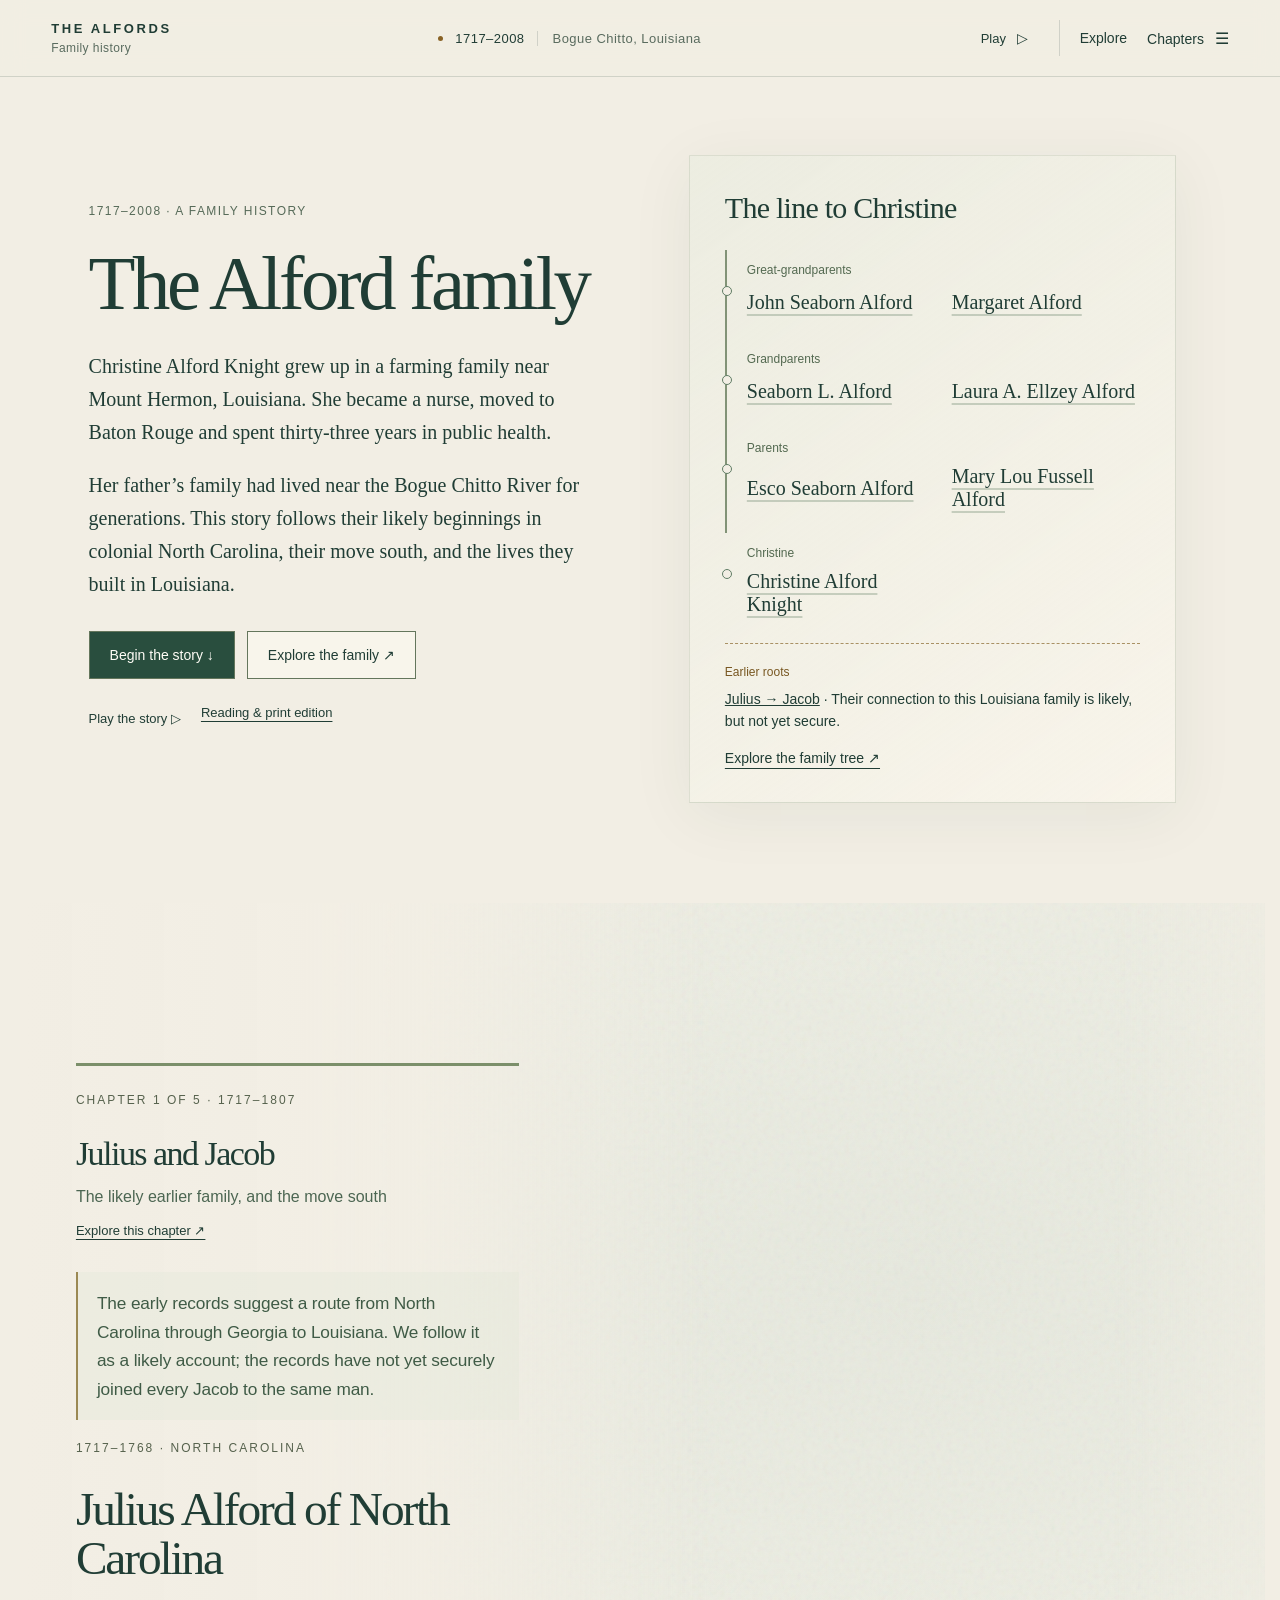
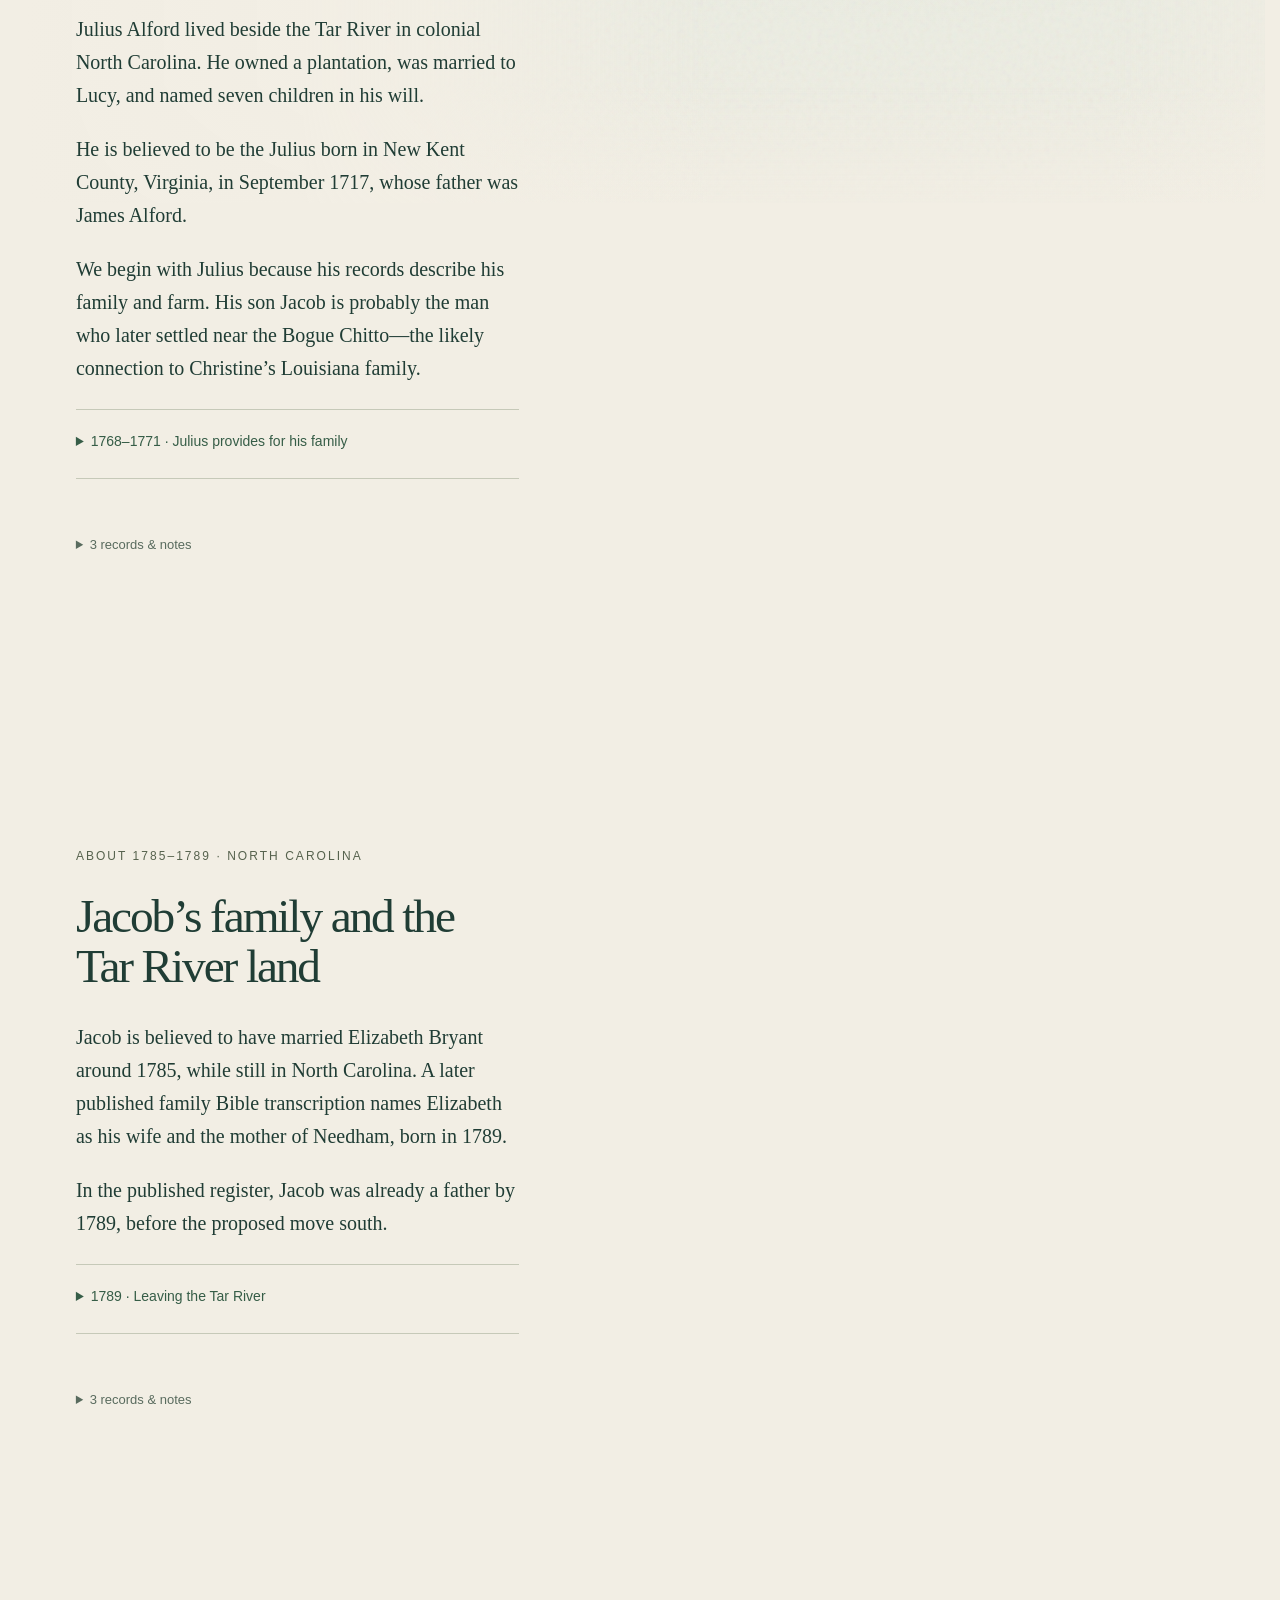
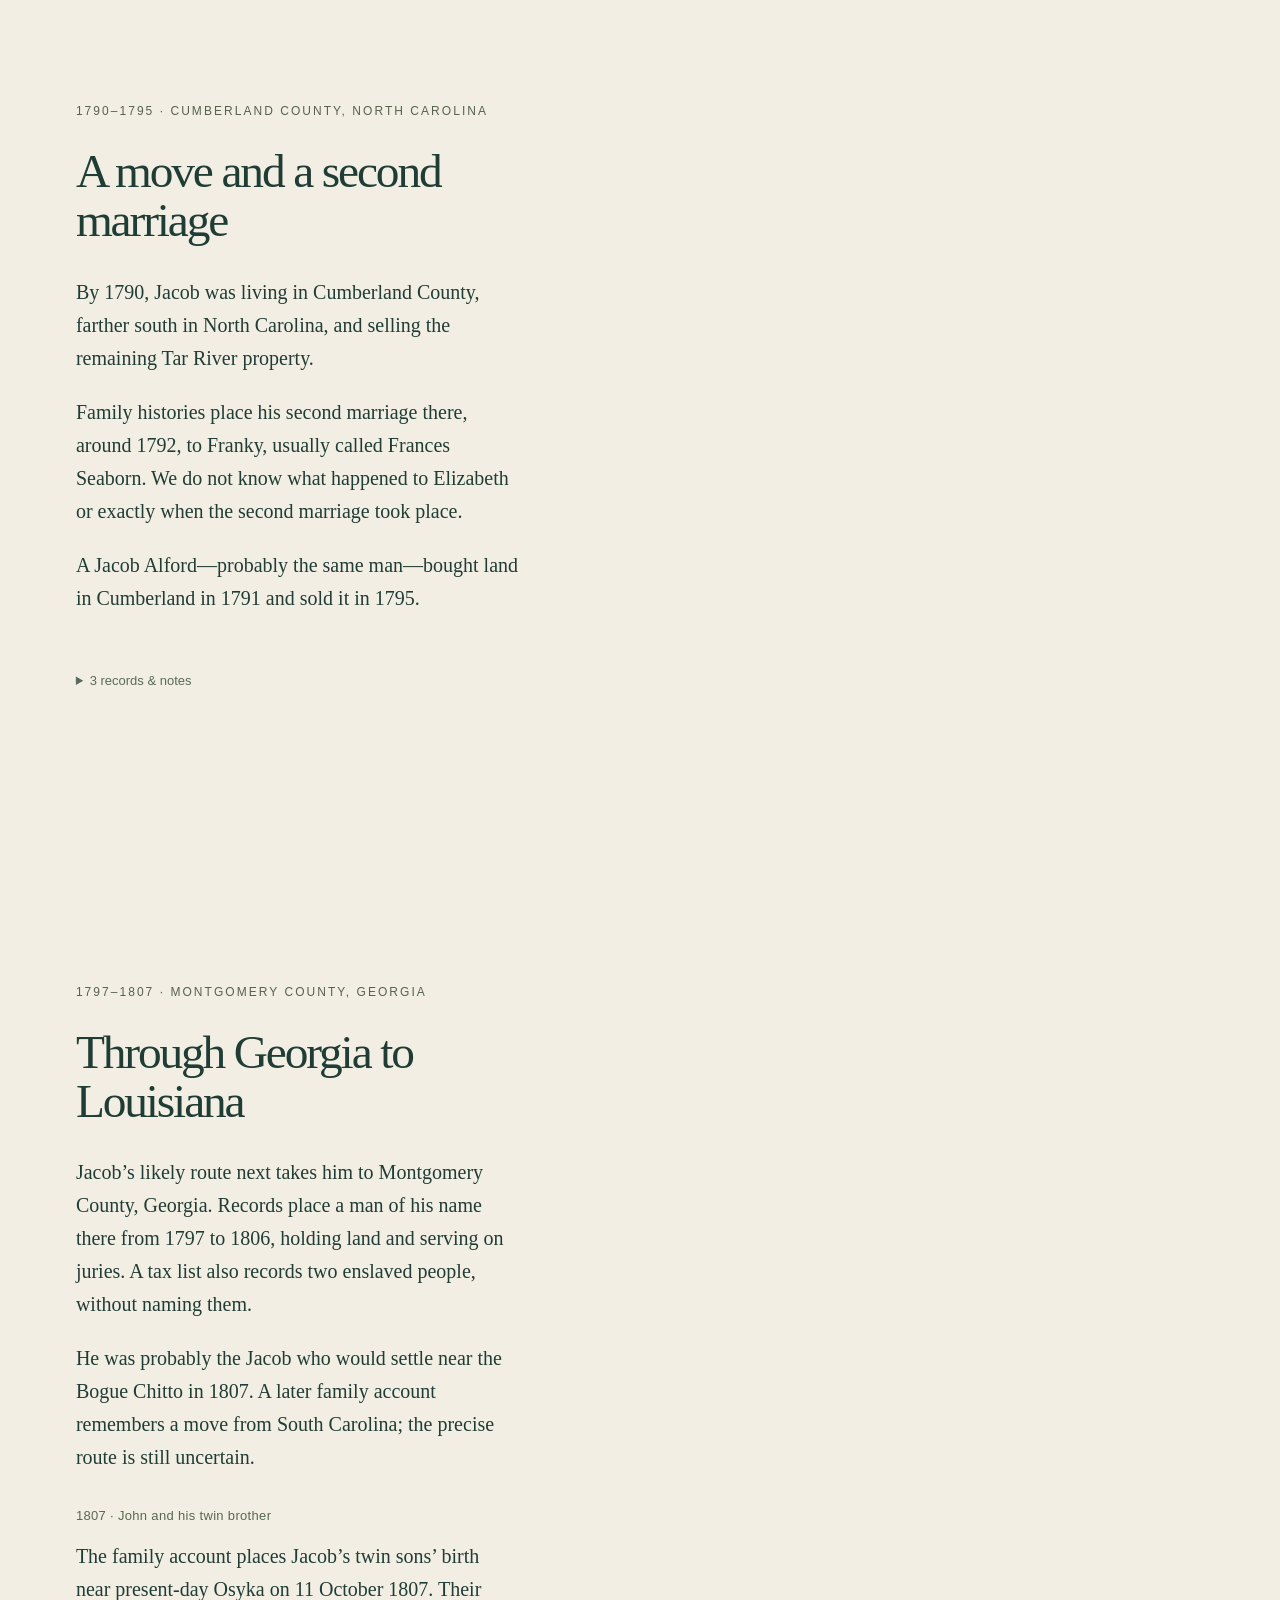
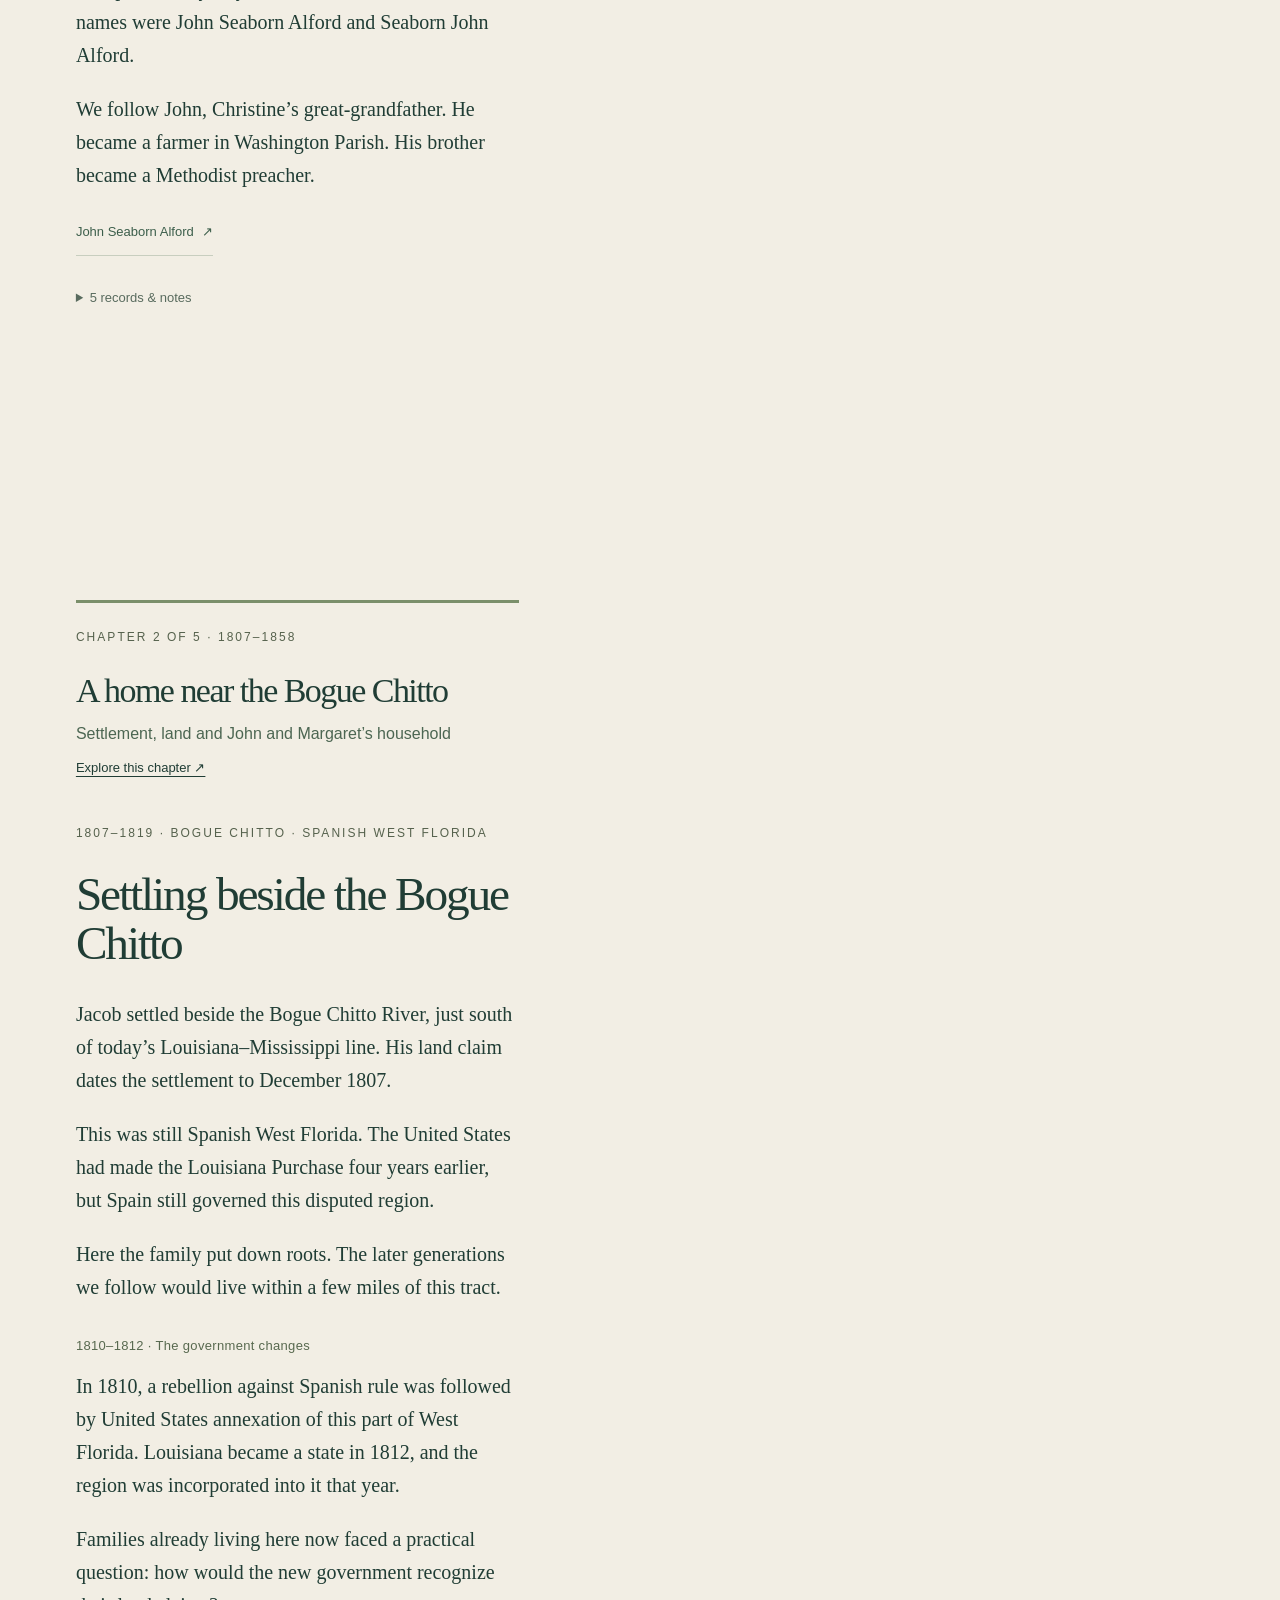
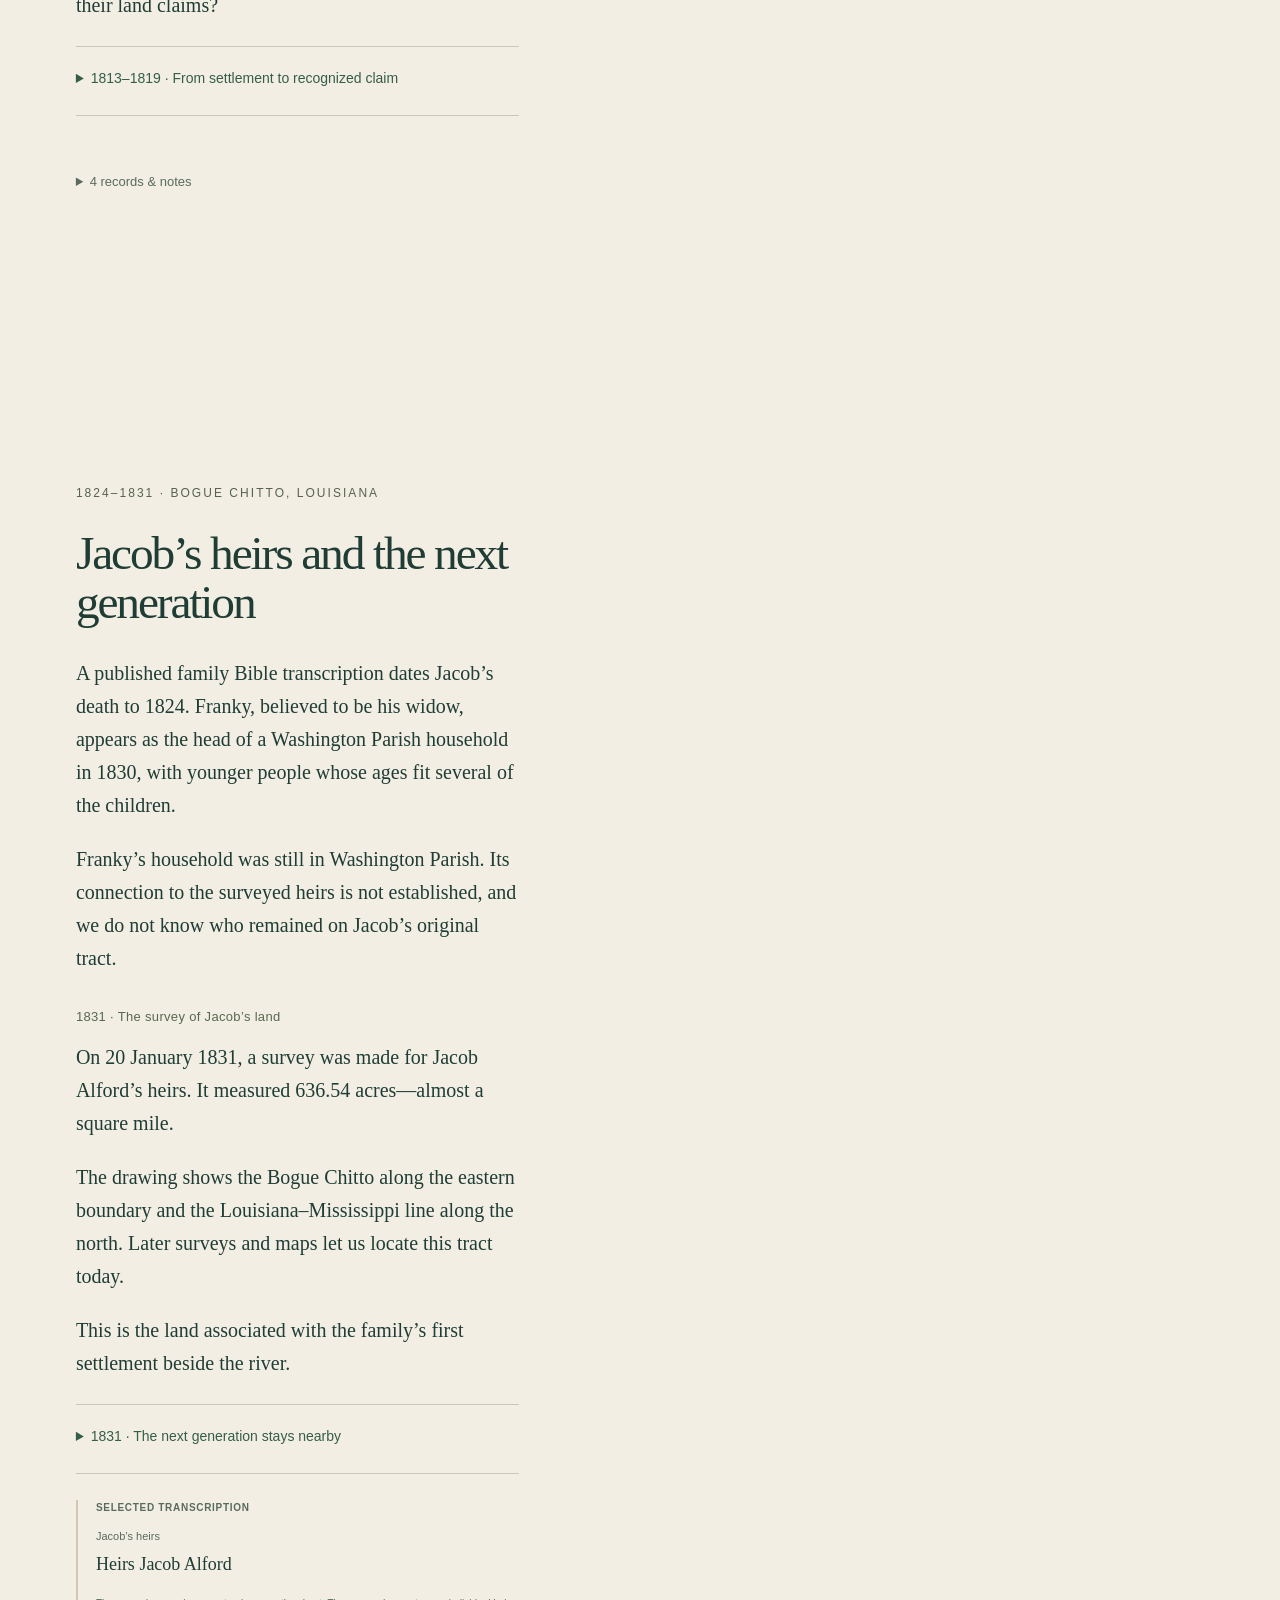
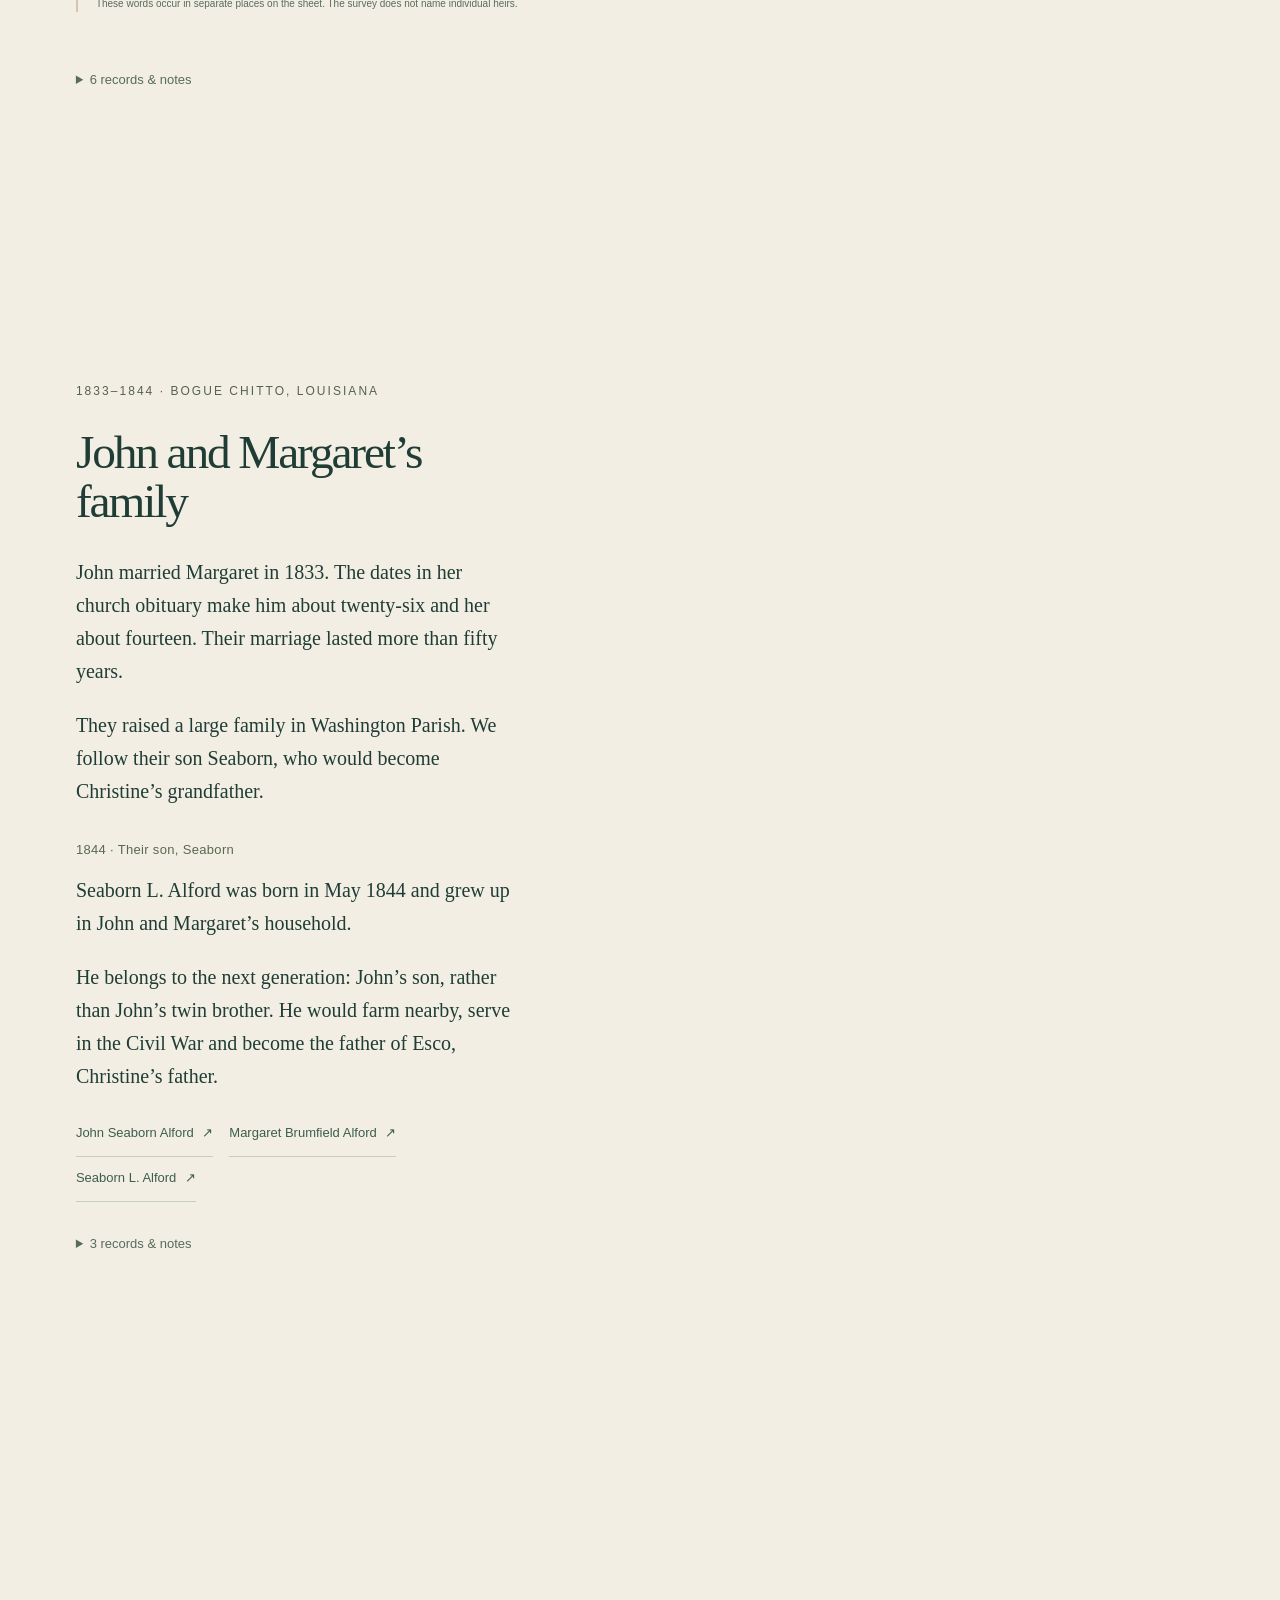
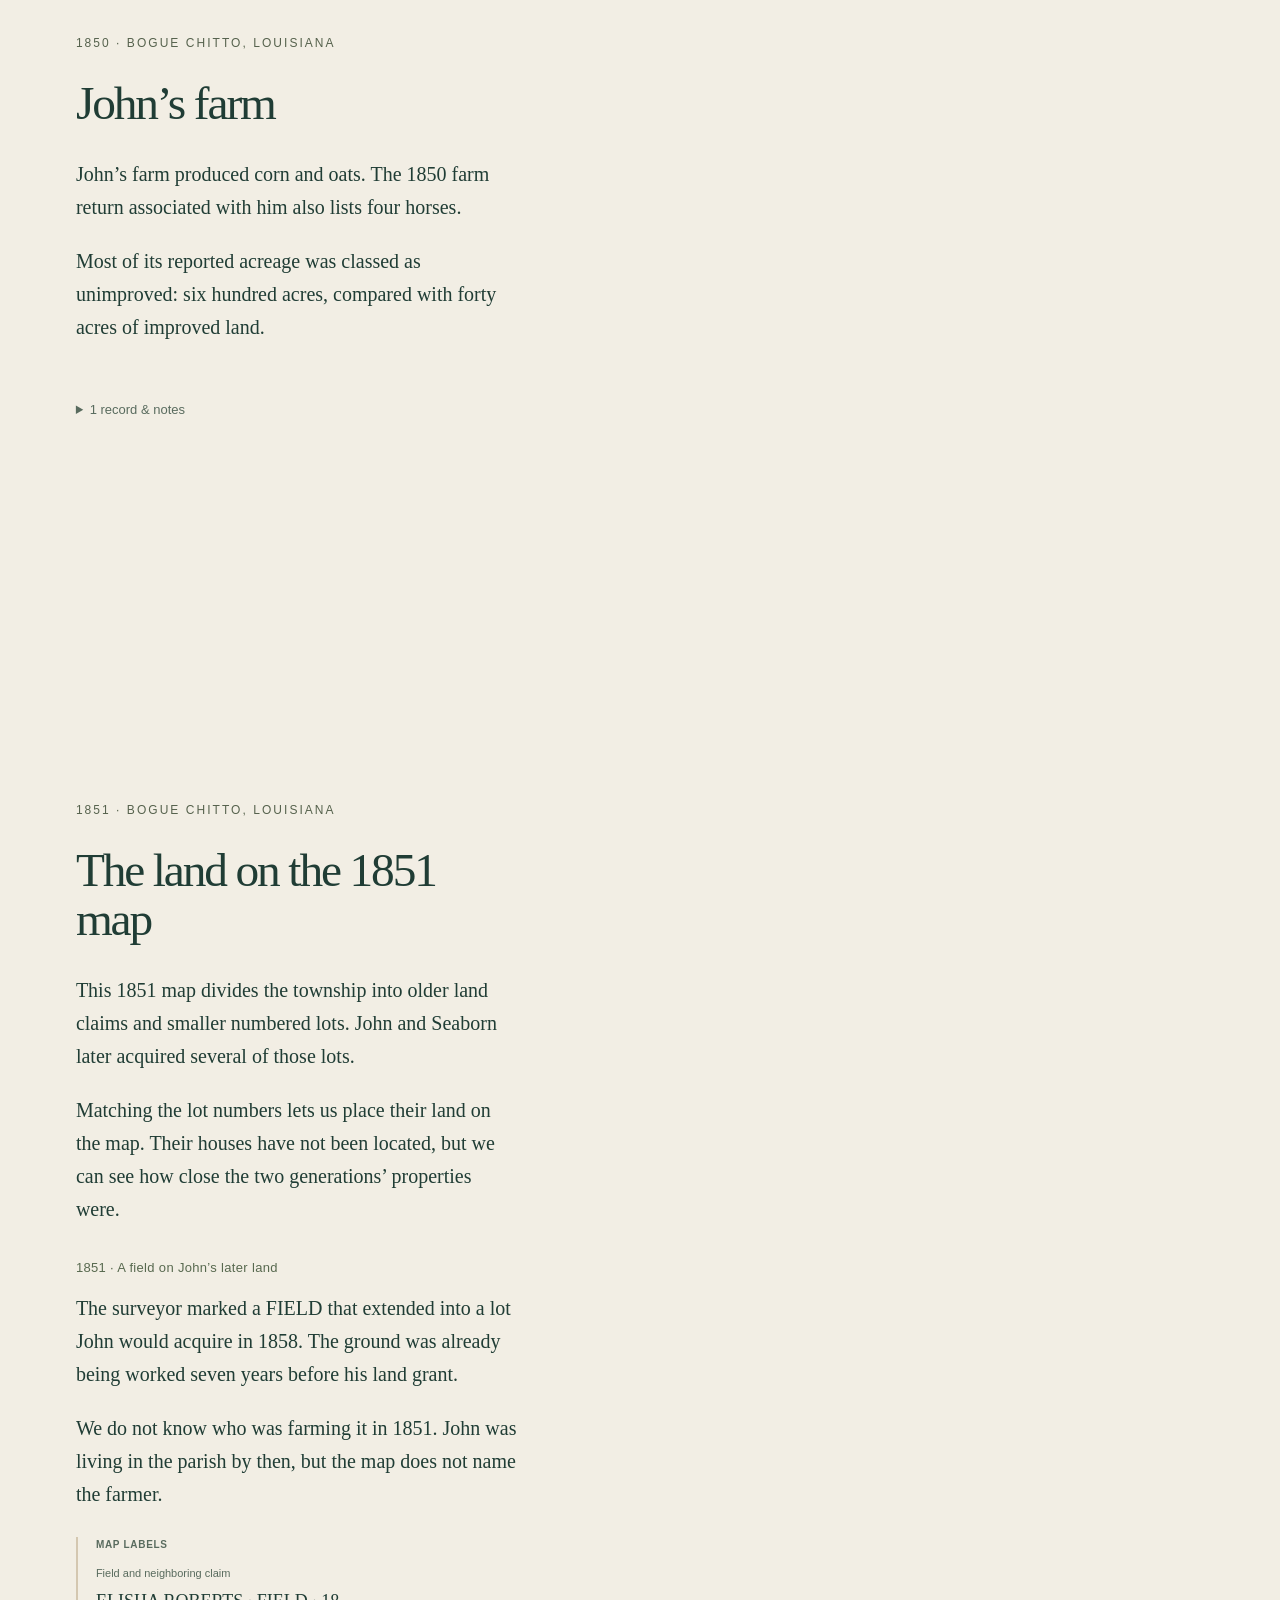
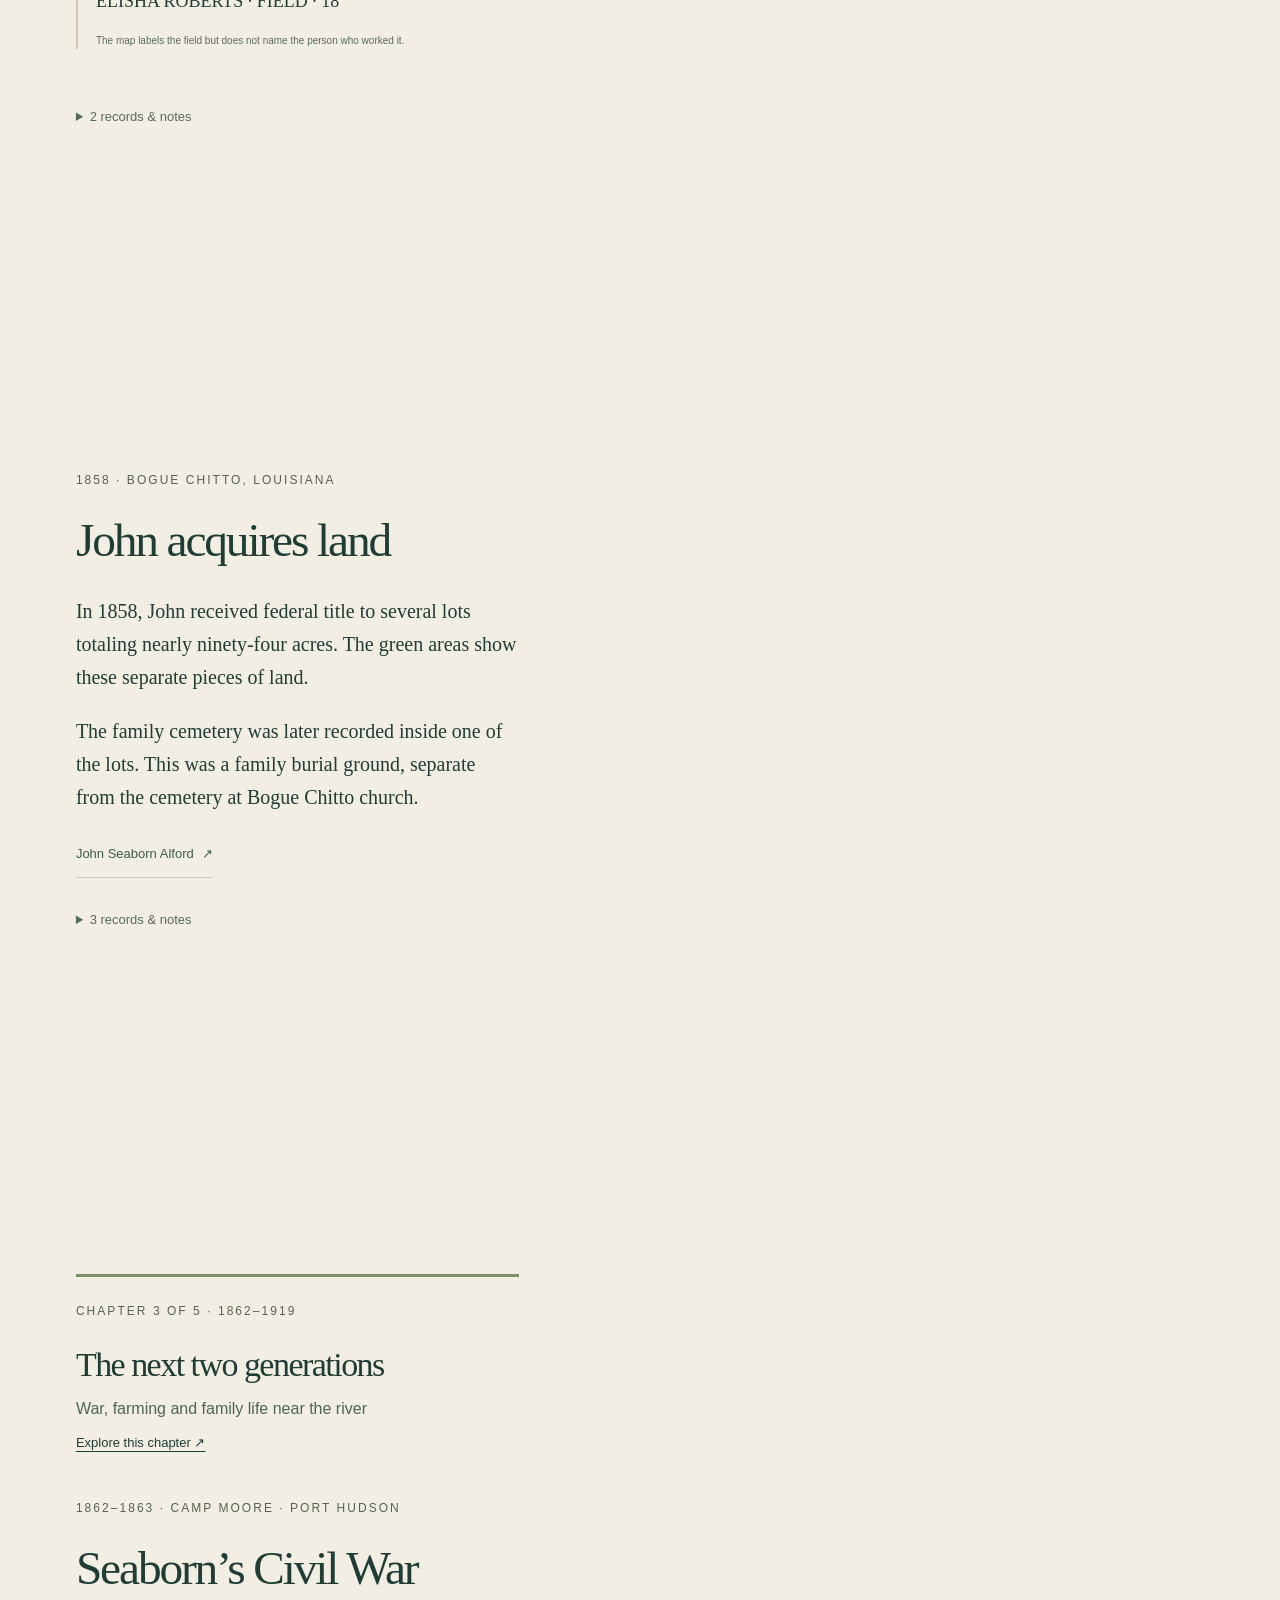
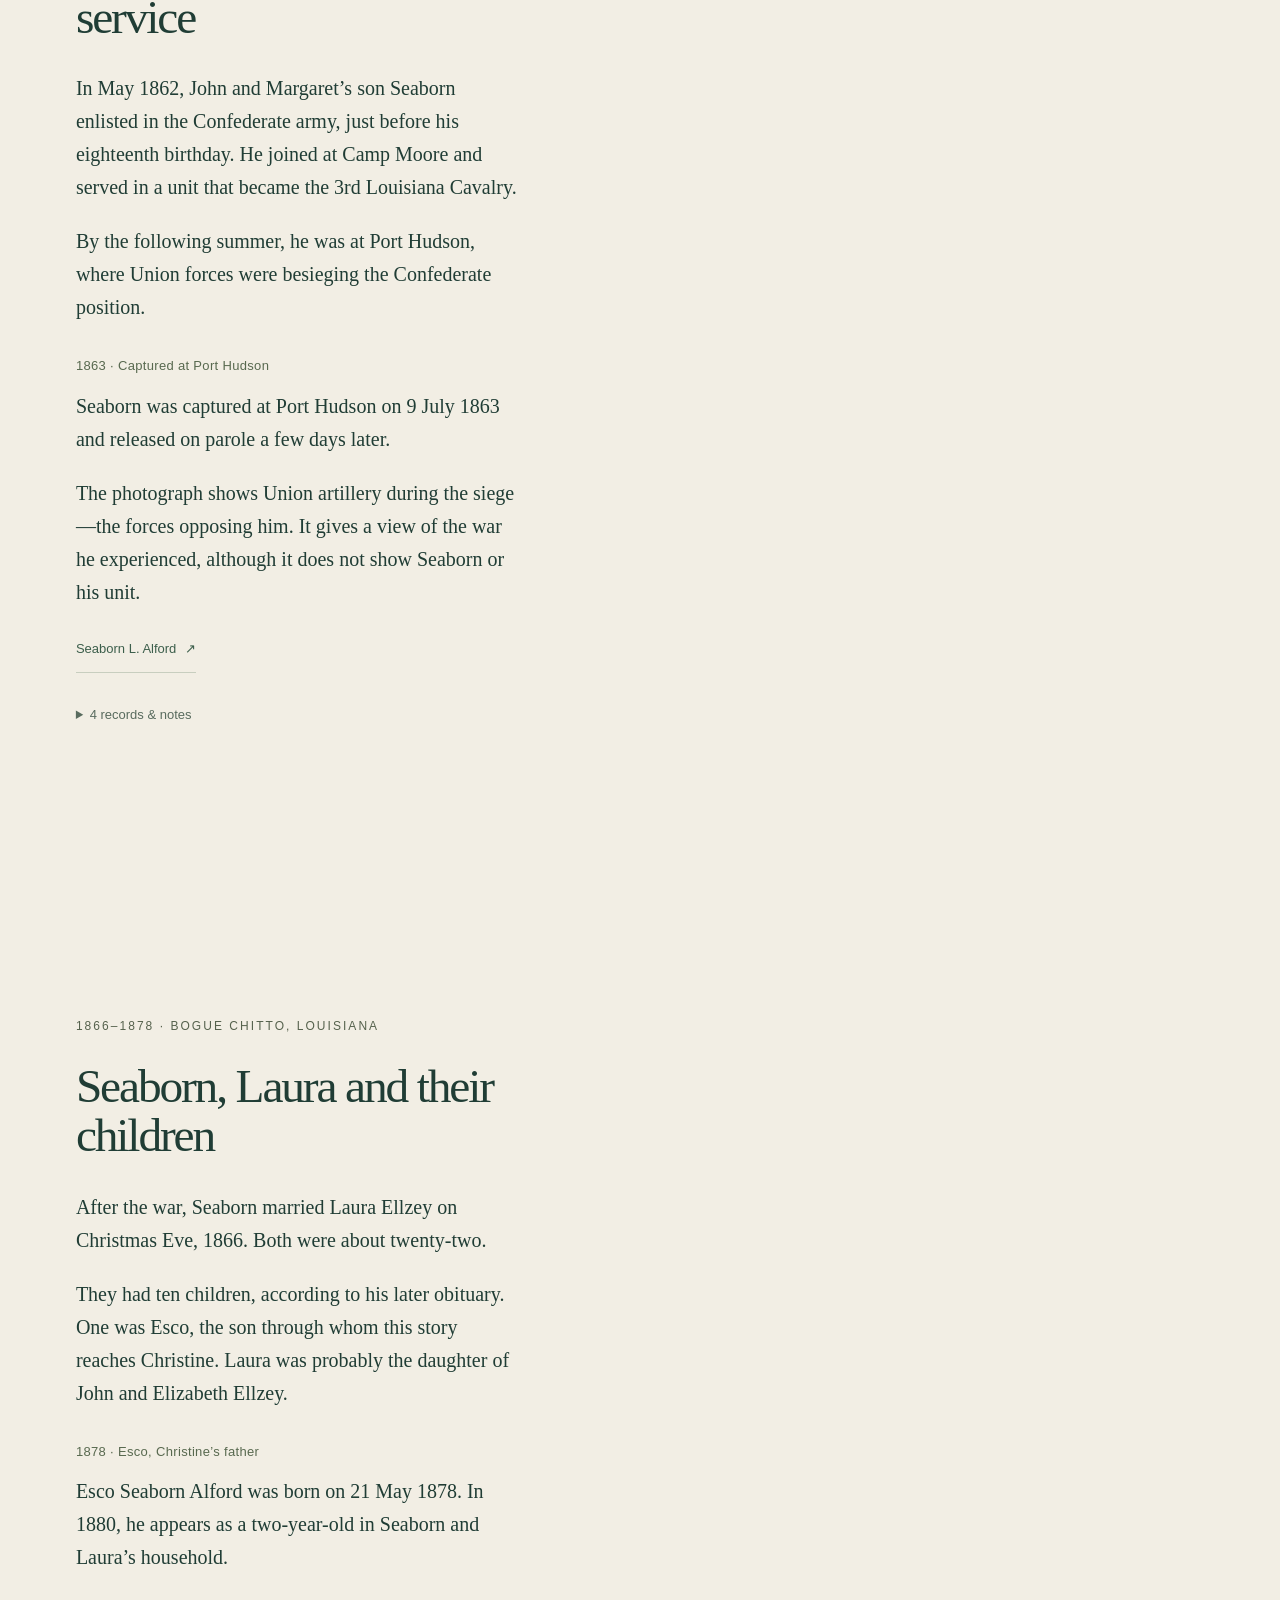
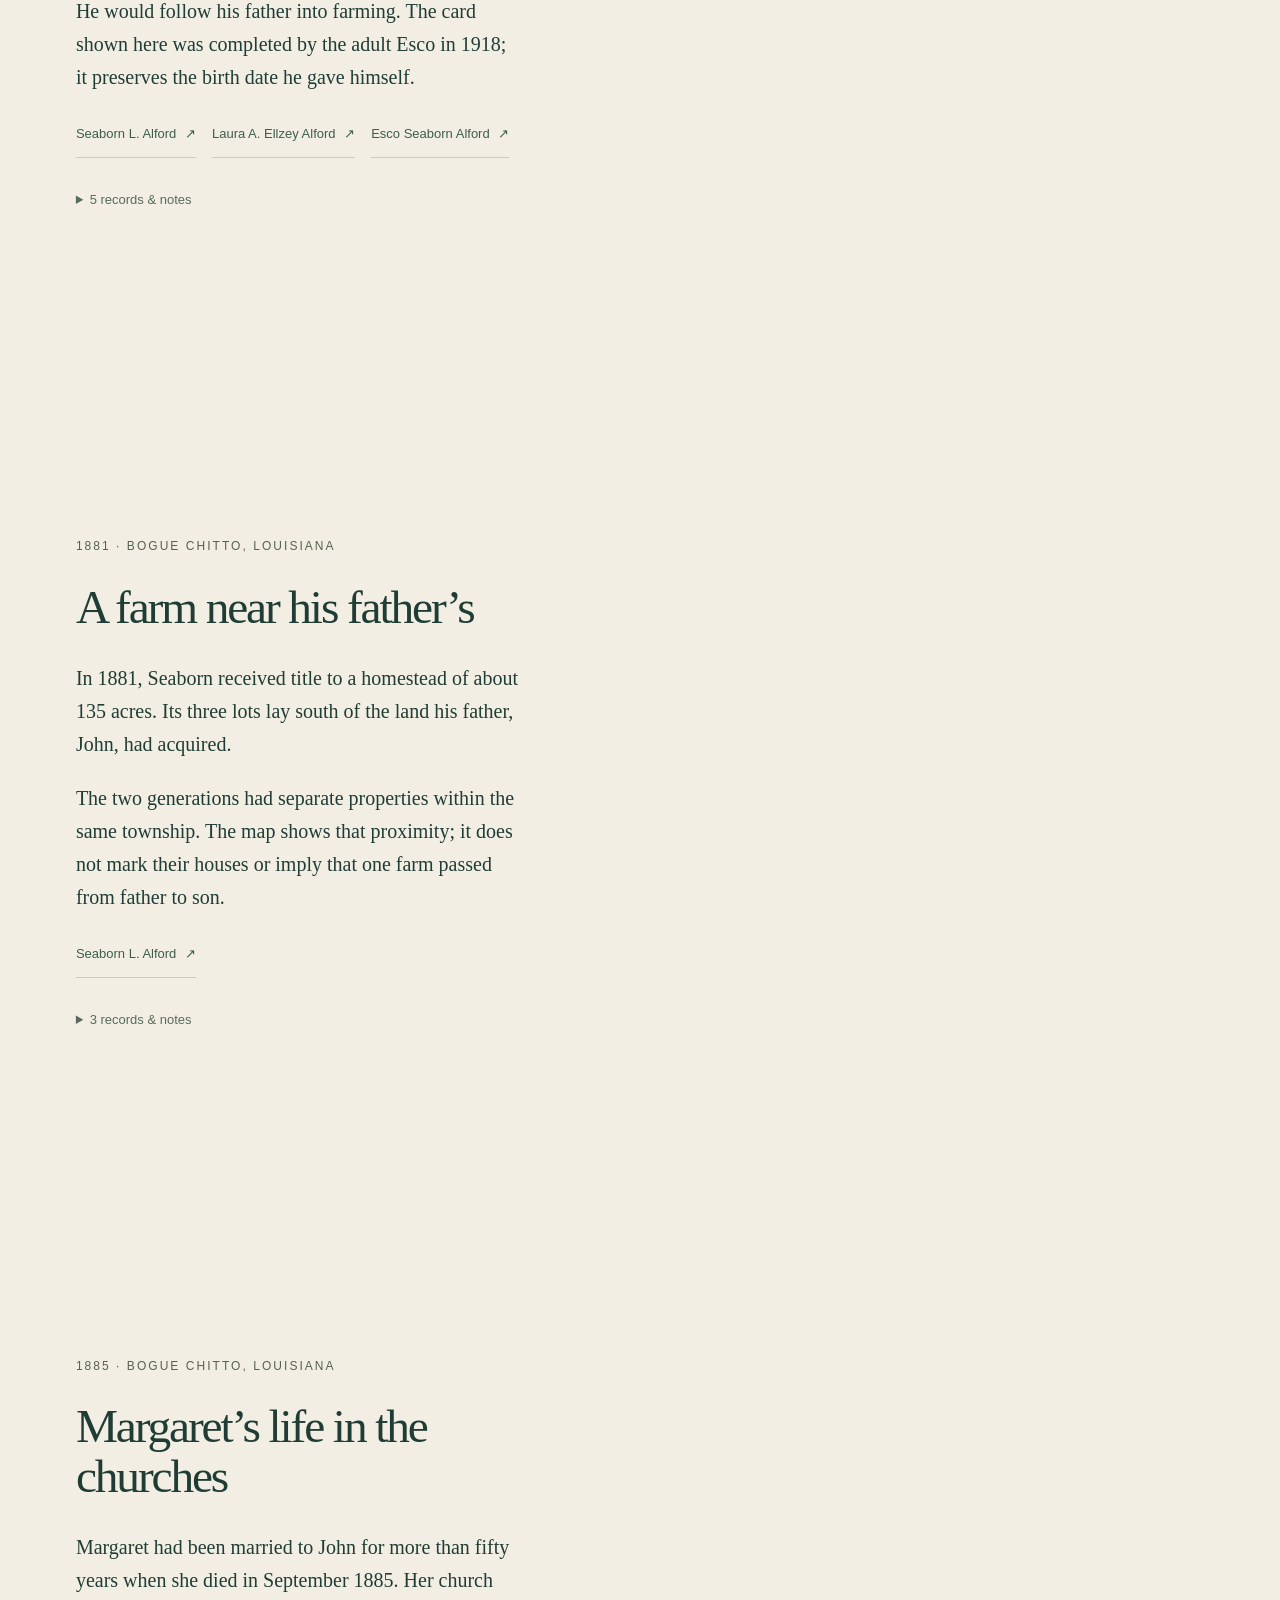
==== commit 4c6bf142: "Build five-chapter family story and connected explorer" ====
--- a/index.html
+++ b/index.html
@@ -5,6 +5,7 @@
 <meta name="description" content="An illustrated history of the Alford family through Christine Alford Knight, 1717–2008.">
 <title>The Alford family · 1717–2008</title>
 <link rel="stylesheet" href="walk.css">
+<link rel="stylesheet" href="experience.css">
 <script>document.documentElement.classList.add('js');</script>
 </head>
 <body>
@@ -12,10 +13,13 @@
 <header class="masthead">
  <a class="wordmark" href="#beginning">THE ALFORDS<span>Family history</span></a>
  <div class="chapter-location"><span class="header-dot"></span><span id="current-year">1717–2008</span><span class="header-place">Bogue Chitto, Louisiana</span></div>
- <nav aria-label="Story navigation"><button id="play-walk" type="button" aria-pressed="false" title="Let the story scroll; scroll or tap Pause to stop" hidden>Play walk <span aria-hidden="true">▷</span></button><button id="contents-button" aria-haspopup="dialog">Contents <span aria-hidden="true">☰</span></button></nav>
+ <nav aria-label="Story navigation"><button id="play-walk" type="button" aria-pressed="false" title="Let the story scroll; scroll or tap Pause to stop" hidden>Play <span aria-hidden="true">▷</span></button><a class="explore-link" href="explore.html">Explore</a><button id="contents-button" aria-haspopup="dialog">Chapters <span aria-hidden="true">☰</span></button></nav>
  <div class="reading-progress" aria-hidden="true"><span id="progress-fill"></span></div>
 </header>
+<aside class="family-orientation" id="family-orientation" aria-label="Your place in the family"><p id="family-context"></p><nav aria-label="Family line"><button data-person="john" id="ribbon-john">John</button><span>→</span><button data-person="seaborn" id="ribbon-seaborn">Seaborn</button><span>→</span><button data-person="esco" id="ribbon-esco">Esco</button><span>→</span><button data-person="christine" id="ribbon-christine">Christine</button><a class="explore-link" href="explore.html#tree">Tree ↗</a></nav></aside>
 <main>
+<section class="beat opening" id="beginning" data-scene="beginning"><div class="opening-copy"><p class="eyebrow">1717–2008 · A family history</p><h1>The Alford family</h1><p>Christine Alford Knight grew up in a farming family near Mount Hermon, Louisiana. She became a nurse, moved to Baton Rouge and spent thirty-three years in public health.</p>
+<p>Her father’s family had lived near the Bogue Chitto River for generations. This story follows their likely beginnings in colonial North Carolina, their move south, and the lives they built in Louisiana.</p><div class="opening-actions"><a class="primary-link" href="#north-carolina">Begin the story ↓</a><a class="secondary-link explore-link" href="explore.html">Explore the family ↗</a></div><p class="opening-tools"><button type="button" data-play-story>Play the story ▷</button><a id="resume-link" hidden>Resume reading</a><a href="story.html">Reading & print edition</a></p></div><div class="opening-guide"><h2>The line to Christine</h2><div class="opening-spine"><div class="opening-generation"><small>Great-grandparents</small><button type="button" data-person="john" id="opening-person-john">John Seaborn Alford</button><button type="button" data-person="margaret" id="opening-person-margaret">Margaret Alford</button></div><div class="opening-generation"><small>Grandparents</small><button type="button" data-person="seaborn" id="opening-person-seaborn">Seaborn L. Alford</button><button type="button" data-person="laura" id="opening-person-laura">Laura A. Ellzey Alford</button></div><div class="opening-generation"><small>Parents</small><button type="button" data-person="esco" id="opening-person-esco">Esco Seaborn Alford</button><button type="button" data-person="mary-lou" id="opening-person-mary-lou">Mary Lou Fussell Alford</button></div><div class="opening-generation"><small>Christine</small><button type="button" data-person="christine" id="opening-person-christine">Christine Alford Knight</button></div></div><div class="earlier-guide"><span>Earlier roots</span><p><a href="#north-carolina">Julius → Jacob</a> · Their connection to this Louisiana family is likely, but not yet secure.</p></div><a class="tree-entry explore-link" href="explore.html#tree">Explore the family tree ↗</a></div></section>
 <div id="journey" class="journey">
  <div id="landscape" class="landscape">
   <div class="landscape-paper"></div>
@@ -877,106 +881,85 @@
   <div id="graphic-stage" class="graphic-stage"></div>
   <div class="map-source-label" id="map-source-label">Historical land reconstructed on modern river geography</div>
  </div>
- <div id="narrative" class="narrative"><section class="beat hero" id="beginning" data-year="1717–2008" data-scene="beginning"><article class="passage"><p class="eyebrow">1717–2008 · Bogue Chitto, Louisiana</p><h1>The Alford family</h1><p>Christine Alford Knight grew up in a farming family near Mount Hermon, Louisiana. She became a nurse, moved to Baton Rouge and spent thirty-three years in public health.</p>
-<p>Her father’s family had lived near the Bogue Chitto River for generations. This story follows their likely beginnings in colonial North Carolina, their move south, and the lives they built in Louisiana.</p><a class="start-link" href="#north-carolina">Begin the story <span aria-hidden="true">↓</span></a><a id="resume-link" class="plain-link" hidden>Resume reading</a><p class="reading-estimate">About 15 minutes · Select any record to zoom in</p></article></section>
-<section class="beat " id="north-carolina" data-year="1717–1768" data-scene="north-carolina"><article class="passage"><span class="part-number">PART 1: From North Carolina to the Bogue Chitto</span><p class="eyebrow">1717–1768 · North Carolina</p><h2>Julius Alford of North Carolina</h2><p>Julius Alford lived beside the Tar River in colonial North Carolina. He owned a plantation, was married to Lucy, and named seven children in his will.</p>
+ <div id="narrative" class="narrative"><section class="beat" id="north-carolina" data-year="1717–1768" data-scene="north-carolina" data-chapter="roots"><article class="passage"><div class="chapter-intro"><p class="eyebrow">Chapter 1 of 5 · 1717–1807</p><h2>Julius and Jacob</h2><p>The likely earlier family, and the move south</p><a class="explore-link" href="explore.html#chapter/roots">Explore this chapter ↗</a></div><p class="chapter-note">The early records suggest a route from North Carolina through Georgia to Louisiana. We follow it as a likely account; the records have not yet securely joined every Jacob to the same man.</p><p class="eyebrow">1717–1768 · North Carolina</p><h2>Julius Alford of North Carolina</h2><div class="passage-section"><p>Julius Alford lived beside the Tar River in colonial North Carolina. He owned a plantation, was married to Lucy, and named seven children in his will.</p>
 <p>He is believed to be the Julius born in New Kent County, Virginia, in September 1717, whose father was James Alford.</p>
-<p>We begin with Julius because his records describe his family and farm. His son Jacob is probably the man who later settled near the Bogue Chitto—the likely connection to Christine’s Louisiana family.</p><div class="people-links" aria-label="People in this passage"></div><details class="passage-records"><summary>3 records & notes</summary><div><a class="source-link" href="story.html#record-juliusBackground" data-source="juliusBackground" id="north-carolina-record-juliusBackground">Julius’s Virginia background <span aria-hidden="true">↗</span></a><a class="source-link" href="story.html#record-will" data-source="will" id="north-carolina-record-will">Julius Alford’s will <span aria-hidden="true">↗</span></a><a class="source-link" href="story.html#record-georgia" data-source="georgia" id="north-carolina-record-georgia">The likely route through Georgia <span aria-hidden="true">↗</span></a></div></details></article></section>
-<section class="beat " id="will" data-year="1768–1771" data-scene="will"><article class="passage"><p class="eyebrow">1768–1771 · North Carolina</p><h2>Julius provides for his family</h2><p>Julius died by 1771. His will provided for Lucy and the children, including money from the estate’s income for their upkeep and schooling.</p>
-<p>Jacob was to inherit the home plantation on both sides of the Tar River, along with livestock and a breeding mare. This was the family property he would later sell as he moved away.</p><aside class="record-transcript story-transcript" aria-label="Selected transcription"><h3>Selected transcription</h3><p class="excerpt-label">Land left to Jacob</p><blockquote>Item I give to my well beloved Son Jacob the Land &amp; Plantation whereon I Now Live Lying on both Sides of [Tarr?] River</blockquote><p class="transcription-note">The river name is faint; [Tarr?] marks an uncertain reading. Original spelling is retained; line breaks are adjusted.</p></aside><div class="people-links" aria-label="People in this passage"></div><details class="passage-records"><summary>1 record & notes</summary><div><a class="source-link" href="story.html#record-will" data-source="will" id="will-record-will">Julius Alford’s will <span aria-hidden="true">↗</span></a></div></details></article></section>
-<section class="beat " id="jacob-family" data-year="About 1785–1789" data-scene="jacob-family"><article class="passage"><p class="eyebrow">About 1785–1789 · North Carolina</p><h2>Jacob starts a family</h2><p>Jacob is believed to have married Elizabeth Bryant around 1785, while still in North Carolina. A later published family Bible transcription names Elizabeth as his wife and the mother of Needham, born in 1789.</p>
-<p>Jacob was already a father before the move south.</p><div class="people-links" aria-label="People in this passage"></div><details class="passage-records"><summary>1 record & notes</summary><div><a class="source-link" href="story.html#record-jacobFamily" data-source="jacobFamily" id="jacob-family-record-jacobFamily">Jacob, Elizabeth and Franky <span aria-hidden="true">↗</span></a></div></details></article></section>
-<section class="beat " id="deed" data-year="1789" data-scene="deed"><article class="passage"><p class="eyebrow">1789 · Franklin County, North Carolina</p><h2>Leaving the Tar River</h2><p>Over several years, Jacob sold land he had inherited from Julius. He also sold his right to a separate share of his father’s estate that would come to him after his mother’s death.</p>
-<p>That 1789 agreement identifies him in his own words: “the son of Julius Alford deceased.”</p><aside class="record-transcript story-transcript" aria-label="Selected transcription"><h3>Selected transcription</h3><p class="excerpt-label">Jacob names his father</p><blockquote>I Jacob Alford the Son of Julius Alford Decd for the Consideration of the Sum of Thirty pounds Specie to me in hand paid by Simon Williams</blockquote><p class="transcription-note">“Decd” is the manuscript’s abbreviated form. Line breaks are adjusted.</p></aside><div class="people-links" aria-label="People in this passage"></div><details class="passage-records"><summary>2 records & notes</summary><div><a class="source-link" href="story.html#record-deed" data-source="deed" id="deed-record-deed">Jacob Alford’s deed <span aria-hidden="true">↗</span></a><a class="source-link" href="story.html#record-ncMove" data-source="ncMove" id="deed-record-ncMove">Jacob’s move within North Carolina <span aria-hidden="true">↗</span></a></div></details></article></section>
-<section class="beat " id="cumberland" data-year="1790–1795" data-scene="cumberland"><article class="passage"><p class="eyebrow">1790–1795 · Cumberland County, North Carolina</p><h2>A move and a second marriage</h2><p>By 1790, Jacob was living in Cumberland County, farther south in North Carolina, and selling the remaining Tar River property.</p>
+<p>We begin with Julius because his records describe his family and farm. His son Jacob is probably the man who later settled near the Bogue Chitto—the likely connection to Christine’s Louisiana family.</p></div><details class="story-detail" id="will"><summary>1768–1771 · Julius provides for his family</summary><p>Julius died by 1771. His will provided for Lucy and the children, including money from the estate’s income for their upkeep and schooling.</p>
+<p>Jacob was to inherit the home plantation on both sides of the Tar River, along with livestock and a breeding mare. This was the family property he would later sell as he moved away.</p><div class="people-links" aria-label="People in this passage"></div><details class="passage-records"><summary>1 record & notes</summary><div><a class="source-link" href="story.html#record-will" data-source="will" id="will-record-will">Julius Alford’s will <span aria-hidden="true">↗</span></a></div></details></details><div class="people-links" aria-label="People in this passage"></div><details class="passage-records"><summary>3 records & notes</summary><div><a class="source-link" href="story.html#record-juliusBackground" data-source="juliusBackground" id="north-carolina-record-juliusBackground">Julius’s Virginia background <span aria-hidden="true">↗</span></a><a class="source-link" href="story.html#record-will" data-source="will" id="north-carolina-record-will">Julius Alford’s will <span aria-hidden="true">↗</span></a><a class="source-link" href="story.html#record-georgia" data-source="georgia" id="north-carolina-record-georgia">The likely route through Georgia <span aria-hidden="true">↗</span></a></div></details></article></section>
+<section class="beat" id="jacob-family" data-year="About 1785–1789" data-scene="jacob-family" data-chapter="roots"><article class="passage"><p class="eyebrow">About 1785–1789 · North Carolina</p><h2>Jacob’s family and the Tar River land</h2><div class="passage-section"><p>Jacob is believed to have married Elizabeth Bryant around 1785, while still in North Carolina. A later published family Bible transcription names Elizabeth as his wife and the mother of Needham, born in 1789.</p>
+<p>In the published register, Jacob was already a father by 1789, before the proposed move south.</p></div><details class="story-detail" id="deed"><summary>1789 · Leaving the Tar River</summary><p>Over several years, Jacob sold land he had inherited from Julius. He also sold his right to a separate share of his father’s estate that would come to him after his mother’s death.</p>
+<p>That 1789 agreement identifies him in his own words: “the son of Julius Alford deceased.”</p><div class="people-links" aria-label="People in this passage"></div><details class="passage-records"><summary>2 records & notes</summary><div><a class="source-link" href="story.html#record-deed" data-source="deed" id="deed-record-deed">Jacob Alford’s deed <span aria-hidden="true">↗</span></a><a class="source-link" href="story.html#record-ncMove" data-source="ncMove" id="deed-record-ncMove">Jacob’s move within North Carolina <span aria-hidden="true">↗</span></a></div></details></details><div class="people-links" aria-label="People in this passage"></div><details class="passage-records"><summary>3 records & notes</summary><div><a class="source-link" href="story.html#record-jacobFamily" data-source="jacobFamily" id="jacob-family-record-jacobFamily">Jacob, Elizabeth and Franky <span aria-hidden="true">↗</span></a><a class="source-link" href="story.html#record-deed" data-source="deed" id="jacob-family-record-deed">Jacob Alford’s deed <span aria-hidden="true">↗</span></a><a class="source-link" href="story.html#record-ncMove" data-source="ncMove" id="jacob-family-record-ncMove">Jacob’s move within North Carolina <span aria-hidden="true">↗</span></a></div></details></article></section>
+<section class="beat" id="cumberland" data-year="1790–1795" data-scene="cumberland" data-chapter="roots"><article class="passage"><p class="eyebrow">1790–1795 · Cumberland County, North Carolina</p><h2>A move and a second marriage</h2><div class="passage-section"><p>By 1790, Jacob was living in Cumberland County, farther south in North Carolina, and selling the remaining Tar River property.</p>
 <p>Family histories place his second marriage there, around 1792, to Franky, usually called Frances Seaborn. We do not know what happened to Elizabeth or exactly when the second marriage took place.</p>
-<p>A Jacob Alford—probably the same man—bought land in Cumberland in 1791 and sold it in 1795.</p><div class="people-links" aria-label="People in this passage"></div><details class="passage-records"><summary>3 records & notes</summary><div><a class="source-link" href="story.html#record-ncMove" data-source="ncMove" id="cumberland-record-ncMove">Jacob’s move within North Carolina <span aria-hidden="true">↗</span></a><a class="source-link" href="story.html#record-jacobFamily" data-source="jacobFamily" id="cumberland-record-jacobFamily">Jacob, Elizabeth and Franky <span aria-hidden="true">↗</span></a><a class="source-link" href="story.html#record-landscape" data-source="landscape" id="cumberland-record-landscape">How this landscape was made <span aria-hidden="true">↗</span></a></div></details></article></section>
-<section class="beat " id="south-carolina" data-year="1797–1806" data-scene="south-carolina"><article class="passage"><p class="eyebrow">1797–1806 · Montgomery County, Georgia</p><h2>The Georgia years</h2><p>Jacob’s likely route next takes him to Montgomery County, Georgia. Records place a man of his name there from 1797 to 1806, holding land and serving on juries. A tax list also records two enslaved people, without naming them.</p>
-<p>He was probably the Jacob who would settle near the Bogue Chitto in 1807. A later family account remembers a move from South Carolina; the precise route is still uncertain.</p><div class="people-links" aria-label="People in this passage"></div><details class="passage-records"><summary>4 records & notes</summary><div><a class="source-link" href="story.html#record-georgia" data-source="georgia" id="south-carolina-record-georgia">The likely route through Georgia <span aria-hidden="true">↗</span></a><a class="source-link" href="story.html#record-twin" data-source="twin" id="south-carolina-record-twin">Seaborn J. Alford’s obituary <span aria-hidden="true">↗</span></a><a class="source-link" href="story.html#record-census1880" data-source="census1880" id="south-carolina-record-census1880">John S. Alford in the 1880 census <span aria-hidden="true">↗</span></a><a class="source-link" href="story.html#record-landscape" data-source="landscape" id="south-carolina-record-landscape">How this landscape was made <span aria-hidden="true">↗</span></a></div></details></article></section>
-<section class="beat " id="twins" data-year="1807" data-scene="twins"><article class="passage"><p class="eyebrow">1807 · Near modern Osyka</p><h2>John and his twin brother</h2><p>The family account places Jacob’s twin sons’ birth near present-day Osyka on 11 October 1807. Their names were John Seaborn Alford and Seaborn John Alford.</p>
-<p>We follow John, Christine’s great-grandfather. He became a farmer in Washington Parish. His brother became a Methodist preacher.</p><div class="people-links" aria-label="People in this passage"><a class="person-link" href="story.html#person-john" data-person="john" id="twins-person-john">John Seaborn Alford <span aria-hidden="true">↗</span></a></div><details class="passage-records"><summary>3 records & notes</summary><div><a class="source-link" href="story.html#record-twin" data-source="twin" id="twins-record-twin">Seaborn J. Alford’s obituary <span aria-hidden="true">↗</span></a><a class="source-link" href="story.html#record-farm" data-source="farm" id="twins-record-farm">1850 agricultural return <span aria-hidden="true">↗</span></a><a class="source-link" href="story.html#record-landscape" data-source="landscape" id="twins-record-landscape">How this landscape was made <span aria-hidden="true">↗</span></a></div></details></article></section>
-<section class="beat " id="river" data-year="December 1807" data-scene="river"><article class="passage"><p class="eyebrow">December 1807 · Bogue Chitto · Spanish West Florida</p><h2>Settling beside the Bogue Chitto</h2><p>Jacob settled beside the Bogue Chitto River, just south of today’s Louisiana–Mississippi line. His land claim dates the settlement to December 1807.</p>
+<p>A Jacob Alford—probably the same man—bought land in Cumberland in 1791 and sold it in 1795.</p></div><div class="people-links" aria-label="People in this passage"></div><details class="passage-records"><summary>3 records & notes</summary><div><a class="source-link" href="story.html#record-ncMove" data-source="ncMove" id="cumberland-record-ncMove">Jacob’s move within North Carolina <span aria-hidden="true">↗</span></a><a class="source-link" href="story.html#record-jacobFamily" data-source="jacobFamily" id="cumberland-record-jacobFamily">Jacob, Elizabeth and Franky <span aria-hidden="true">↗</span></a><a class="source-link" href="story.html#record-landscape" data-source="landscape" id="cumberland-record-landscape">How this landscape was made <span aria-hidden="true">↗</span></a></div></details></article></section>
+<section class="beat" id="south-carolina" data-year="1797–1807" data-scene="south-carolina" data-chapter="roots"><article class="passage"><p class="eyebrow">1797–1807 · Montgomery County, Georgia</p><h2>Through Georgia to Louisiana</h2><div class="passage-section"><p>Jacob’s likely route next takes him to Montgomery County, Georgia. Records place a man of his name there from 1797 to 1806, holding land and serving on juries. A tax list also records two enslaved people, without naming them.</p>
+<p>He was probably the Jacob who would settle near the Bogue Chitto in 1807. A later family account remembers a move from South Carolina; the precise route is still uncertain.</p></div><div class="passage-section" id="twins"><h3>1807 · John and his twin brother</h3><p>The family account places Jacob’s twin sons’ birth near present-day Osyka on 11 October 1807. Their names were John Seaborn Alford and Seaborn John Alford.</p>
+<p>We follow John, Christine’s great-grandfather. He became a farmer in Washington Parish. His brother became a Methodist preacher.</p></div><div class="people-links" aria-label="People in this passage"><a class="person-link" href="story.html#person-john" data-person="john" id="south-carolina-person-john">John Seaborn Alford <span aria-hidden="true">↗</span></a></div><details class="passage-records"><summary>5 records & notes</summary><div><a class="source-link" href="story.html#record-georgia" data-source="georgia" id="south-carolina-record-georgia">The likely route through Georgia <span aria-hidden="true">↗</span></a><a class="source-link" href="story.html#record-twin" data-source="twin" id="south-carolina-record-twin">Seaborn J. Alford’s obituary <span aria-hidden="true">↗</span></a><a class="source-link" href="story.html#record-census1880" data-source="census1880" id="south-carolina-record-census1880">John S. Alford in the 1880 census <span aria-hidden="true">↗</span></a><a class="source-link" href="story.html#record-landscape" data-source="landscape" id="south-carolina-record-landscape">How this landscape was made <span aria-hidden="true">↗</span></a><a class="source-link" href="story.html#record-farm" data-source="farm" id="south-carolina-record-farm">1850 agricultural return <span aria-hidden="true">↗</span></a></div></details></article></section>
+<section class="beat" id="river" data-year="1807–1819" data-scene="river" data-chapter="settling"><article class="passage"><div class="chapter-intro"><p class="eyebrow">Chapter 2 of 5 · 1807–1858</p><h2>A home near the Bogue Chitto</h2><p>Settlement, land and John and Margaret’s household</p><a class="explore-link" href="explore.html#chapter/settling">Explore this chapter ↗</a></div><p class="eyebrow">1807–1819 · Bogue Chitto · Spanish West Florida</p><h2>Settling beside the Bogue Chitto</h2><div class="passage-section"><p>Jacob settled beside the Bogue Chitto River, just south of today’s Louisiana–Mississippi line. His land claim dates the settlement to December 1807.</p>
 <p>This was still Spanish West Florida. The United States had made the Louisiana Purchase four years earlier, but Spain still governed this disputed region.</p>
-<p>Here the family put down roots. The later generations we follow would live within a few miles of this tract.</p><div class="people-links" aria-label="People in this passage"></div><details class="passage-records"><summary>4 records & notes</summary><div><a class="source-link" href="story.html#record-settlement" data-source="settlement" id="river-record-settlement">How Jacob’s settlement became a land claim <span aria-hidden="true">↗</span></a><a class="source-link" href="story.html#record-frontier" data-source="frontier" id="river-record-frontier">Spanish West Florida becomes part of Louisiana <span aria-hidden="true">↗</span></a><a class="source-link" href="story.html#record-survey" data-source="survey" id="river-record-survey">Survey for the heirs of Jacob Alford <span aria-hidden="true">↗</span></a><a class="source-link" href="story.html#record-landscape" data-source="landscape" id="river-record-landscape">How this landscape was made <span aria-hidden="true">↗</span></a></div></details></article></section>
-<section class="beat " id="jurisdiction" data-year="1810–1812" data-scene="jurisdiction"><article class="passage"><p class="eyebrow">1810–1812 · Bogue Chitto region</p><h2>The government changes</h2><p>In 1810, a rebellion against Spanish rule was followed by United States annexation of this part of West Florida. Louisiana became a state in 1812, and the region was incorporated into it that year.</p>
-<p>Families already living here now faced a practical question: how would the new government recognize their land claims?</p><div class="people-links" aria-label="People in this passage"></div><details class="passage-records"><summary>2 records & notes</summary><div><a class="source-link" href="story.html#record-frontier" data-source="frontier" id="jurisdiction-record-frontier">Spanish West Florida becomes part of Louisiana <span aria-hidden="true">↗</span></a><a class="source-link" href="story.html#record-settlement" data-source="settlement" id="jurisdiction-record-settlement">How Jacob’s settlement became a land claim <span aria-hidden="true">↗</span></a></div></details></article></section>
-<section class="beat " id="settlement" data-year="1813–1819" data-scene="settlement"><article class="passage"><p class="eyebrow">1813–1819 · Bogue Chitto, Louisiana</p><h2>From settlement to recognized claim</h2><p>Jacob’s claim rested on settlement: he had occupied the land before receiving federal recognition of his right to it. A government list compiled in 1813 records his claim.</p>
+<p>Here the family put down roots. The later generations we follow would live within a few miles of this tract.</p></div><div class="passage-section" id="jurisdiction"><h3>1810–1812 · The government changes</h3><p>In 1810, a rebellion against Spanish rule was followed by United States annexation of this part of West Florida. Louisiana became a state in 1812, and the region was incorporated into it that year.</p>
+<p>Families already living here now faced a practical question: how would the new government recognize their land claims?</p></div><details class="story-detail" id="settlement"><summary>1813–1819 · From settlement to recognized claim</summary><p>Jacob’s claim rested on settlement: he had occupied the land before receiving federal recognition of his right to it. A government list compiled in 1813 records his claim.</p>
 <p>In 1819, Congress allowed qualifying settlers on these lists to receive land grants—even without written title—if they had lived on or cultivated the land before the required date. The limit was generally one tract of 640 acres.</p>
-<p>Jacob’s claim was confirmed under that law. The survey would come later.</p><div class="people-links" aria-label="People in this passage"></div><details class="passage-records"><summary>2 records & notes</summary><div><a class="source-link" href="story.html#record-settlement" data-source="settlement" id="settlement-record-settlement">How Jacob’s settlement became a land claim <span aria-hidden="true">↗</span></a><a class="source-link" href="story.html#record-survey" data-source="survey" id="settlement-record-survey">Survey for the heirs of Jacob Alford <span aria-hidden="true">↗</span></a></div></details></article></section>
-<section class="beat " id="widow" data-year="1824–1830" data-scene="widow"><article class="passage"><p class="eyebrow">1824–1830 · Washington Parish, Louisiana</p><h2>After Jacob’s death</h2><p>A published family Bible transcription dates Jacob’s death to 1824. Franky, believed to be his widow, appears as the head of a Washington Parish household in 1830, with younger people whose ages fit several of the children.</p>
-<p>The family remained in the area. We have not established who was still living on Jacob’s original tract, or when it passed out of family hands.</p><div class="people-links" aria-label="People in this passage"></div><details class="passage-records"><summary>3 records & notes</summary><div><a class="source-link" href="story.html#record-jacobFamily" data-source="jacobFamily" id="widow-record-jacobFamily">Jacob, Elizabeth and Franky <span aria-hidden="true">↗</span></a><a class="source-link" href="story.html#record-widow" data-source="widow" id="widow-record-widow">Franky’s household after Jacob’s death <span aria-hidden="true">↗</span></a><a class="source-link" href="story.html#record-survey" data-source="survey" id="widow-record-survey">Survey for the heirs of Jacob Alford <span aria-hidden="true">↗</span></a></div></details></article></section>
-<section class="beat " id="survey" data-year="1831" data-scene="survey"><article class="passage"><p class="eyebrow">1831 · Bogue Chitto, Louisiana</p><h2>The survey of Jacob’s land</h2><p>On 20 January 1831, a survey was made for Jacob Alford’s heirs. It measured 636.54 acres—almost a square mile.</p>
+<p>Jacob’s claim was confirmed under that law. The survey would come later.</p><div class="people-links" aria-label="People in this passage"></div><details class="passage-records"><summary>2 records & notes</summary><div><a class="source-link" href="story.html#record-settlement" data-source="settlement" id="settlement-record-settlement">How Jacob’s settlement became a land claim <span aria-hidden="true">↗</span></a><a class="source-link" href="story.html#record-survey" data-source="survey" id="settlement-record-survey">Survey for the heirs of Jacob Alford <span aria-hidden="true">↗</span></a></div></details></details><div class="people-links" aria-label="People in this passage"></div><details class="passage-records"><summary>4 records & notes</summary><div><a class="source-link" href="story.html#record-settlement" data-source="settlement" id="river-record-settlement">How Jacob’s settlement became a land claim <span aria-hidden="true">↗</span></a><a class="source-link" href="story.html#record-frontier" data-source="frontier" id="river-record-frontier">Spanish West Florida becomes part of Louisiana <span aria-hidden="true">↗</span></a><a class="source-link" href="story.html#record-survey" data-source="survey" id="river-record-survey">Survey for the heirs of Jacob Alford <span aria-hidden="true">↗</span></a><a class="source-link" href="story.html#record-landscape" data-source="landscape" id="river-record-landscape">How this landscape was made <span aria-hidden="true">↗</span></a></div></details></article></section>
+<section class="beat" id="widow" data-year="1824–1831" data-scene="widow" data-chapter="settling"><article class="passage"><p class="eyebrow">1824–1831 · Bogue Chitto, Louisiana</p><h2>Jacob’s heirs and the next generation</h2><div class="passage-section"><p>A published family Bible transcription dates Jacob’s death to 1824. Franky, believed to be his widow, appears as the head of a Washington Parish household in 1830, with younger people whose ages fit several of the children.</p>
+<p>Franky’s household was still in Washington Parish. Its connection to the surveyed heirs is not established, and we do not know who remained on Jacob’s original tract.</p></div><div class="passage-section" id="survey"><h3>1831 · The survey of Jacob’s land</h3><p>On 20 January 1831, a survey was made for Jacob Alford’s heirs. It measured 636.54 acres—almost a square mile.</p>
 <p>The drawing shows the Bogue Chitto along the eastern boundary and the Louisiana–Mississippi line along the north. Later surveys and maps let us locate this tract today.</p>
-<p>This is the land associated with the family’s first settlement beside the river.</p><aside class="record-transcript story-transcript" aria-label="Selected transcription"><h3>Selected transcription</h3><p class="excerpt-label">Jacob’s heirs</p><blockquote>Heirs Jacob Alford</blockquote><p class="transcription-note">These words occur in separate places on the sheet. The survey does not name individual heirs.</p></aside><div class="people-links" aria-label="People in this passage"></div><details class="passage-records"><summary>1 record & notes</summary><div><a class="source-link" href="story.html#record-survey" data-source="survey" id="survey-record-survey">Survey for the heirs of Jacob Alford <span aria-hidden="true">↗</span></a></div></details></article></section>
-<section class="beat quiet" id="heirs" data-year="1831" data-scene="heirs"><article class="passage"><p class="eyebrow">1831 · Bogue Chitto, Louisiana</p><h2>The next generation stays nearby</h2><p>The survey labels the land “Heirs Jacob Alford.” It does not name the heirs or show how they divided the property.</p>
+<p>This is the land associated with the family’s first settlement beside the river.</p></div><details class="story-detail" id="heirs"><summary>1831 · The next generation stays nearby</summary><p>The survey labels the land “Heirs Jacob Alford.” It does not name the heirs or show how they divided the property.</p>
 <p>John would later acquire separate land about two to three miles southwest, in the same township. His family’s farms and burial places would cluster nearby.</p>
-<p>Our story now follows John and Margaret, Christine’s great-grandparents.</p><aside class="record-transcript story-transcript" aria-label="Selected transcription"><h3>Selected transcription</h3><p class="excerpt-label">Jacob’s heirs</p><blockquote>Heirs Jacob Alford</blockquote><p class="transcription-note">These words occur in separate places on the sheet. The survey does not name individual heirs.</p></aside><div class="people-links" aria-label="People in this passage"></div><details class="passage-records"><summary>4 records & notes</summary><div><a class="source-link" href="story.html#record-survey" data-source="survey" id="heirs-record-survey">Survey for the heirs of Jacob Alford <span aria-hidden="true">↗</span></a><a class="source-link" href="story.html#record-patents" data-source="patents" id="heirs-record-patents">John S. Alford’s land patents <span aria-hidden="true">↗</span></a><a class="source-link" href="story.html#record-landscape" data-source="landscape" id="heirs-record-landscape">How this landscape was made <span aria-hidden="true">↗</span></a><a class="source-link" href="story.html#record-parentage" data-source="parentage" id="heirs-record-parentage">John and Margaret → Seaborn L. <span aria-hidden="true">↗</span></a></div></details></article></section>
-<section class="beat " id="marriage" data-year="1833" data-scene="marriage"><article class="passage"><span class="part-number">PART 2: John, Margaret, Seaborn &amp; Laura</span><p class="eyebrow">1833 · Bogue Chitto, Louisiana</p><h2>John and Margaret start a family</h2><p>John married Margaret in 1833. The dates in her church obituary make him about twenty-six and her about fourteen. Their marriage lasted more than fifty years.</p>
-<p>They raised a large family in Washington Parish. We follow their son Seaborn, who would become Christine’s grandfather.</p><div class="people-links" aria-label="People in this passage"><a class="person-link" href="story.html#person-john" data-person="john" id="marriage-person-john">John Seaborn Alford <span aria-hidden="true">↗</span></a><a class="person-link" href="story.html#person-margaret" data-person="margaret" id="marriage-person-margaret">Margaret Brumfield Alford <span aria-hidden="true">↗</span></a></div><details class="passage-records"><summary>2 records & notes</summary><div><a class="source-link" href="story.html#record-margaret" data-source="margaret" id="marriage-record-margaret">Margaret Alford’s obituary <span aria-hidden="true">↗</span></a><a class="source-link" href="story.html#record-parentage" data-source="parentage" id="marriage-record-parentage">John and Margaret → Seaborn L. <span aria-hidden="true">↗</span></a></div></details></article></section>
-<section class="beat " id="son" data-year="1844" data-scene="son"><article class="passage"><p class="eyebrow">1844 · Bogue Chitto, Louisiana</p><h2>Their son, Seaborn</h2><p>Seaborn L. Alford was born in May 1844 and grew up in John and Margaret’s household.</p>
-<p>He belongs to the next generation: John’s son, rather than John’s twin brother. He would farm nearby, serve in the Civil War and become the father of Esco, Christine’s father.</p><div class="people-links" aria-label="People in this passage"><a class="person-link" href="story.html#person-seaborn" data-person="seaborn" id="son-person-seaborn">Seaborn L. Alford <span aria-hidden="true">↗</span></a></div><details class="passage-records"><summary>2 records & notes</summary><div><a class="source-link" href="story.html#record-parentage" data-source="parentage" id="son-record-parentage">John and Margaret → Seaborn L. <span aria-hidden="true">↗</span></a><a class="source-link" href="story.html#record-seabornObit" data-source="seabornObit" id="son-record-seabornObit">“The End Of A Long And Useful Life” <span aria-hidden="true">↗</span></a></div></details></article></section>
-<section class="beat " id="farm" data-year="1850" data-scene="farm"><article class="passage"><p class="eyebrow">1850 · Bogue Chitto, Louisiana</p><h2>John’s farm</h2><p>John’s farm produced corn and oats. The 1850 farm return associated with him also lists four horses.</p>
-<p>Most of its reported acreage was classed as unimproved: six hundred acres, compared with forty acres of improved land.</p><div class="people-links" aria-label="People in this passage"></div><details class="passage-records"><summary>1 record & notes</summary><div><a class="source-link" href="story.html#record-farm" data-source="farm" id="farm-record-farm">1850 agricultural return <span aria-hidden="true">↗</span></a></div></details></article></section>
-<section class="beat " id="township" data-year="1851" data-scene="township"><article class="passage"><p class="eyebrow">1851 · Bogue Chitto, Louisiana</p><h2>Locating the family’s land</h2><p>This 1851 map divides the township into older land claims and smaller numbered lots. John and Seaborn later acquired several of those lots.</p>
-<p>Matching the lot numbers lets us place their land on the map. Their houses have not been located, but we can see how close the two generations’ properties were.</p><aside class="record-transcript story-transcript" aria-label="Map labels"><h3>Map labels</h3><p class="excerpt-label">Jacob&#x27;s claim</p><blockquote>JACOB ALFORD · Cosby 987. · Cert. N° 41.</blockquote><p class="transcription-note">Dots separate labels from different parts of the map.</p></aside><div class="people-links" aria-label="People in this passage"></div><details class="passage-records"><summary>2 records & notes</summary><div><a class="source-link" href="story.html#record-plat" data-source="plat" id="township-record-plat">The 1851 township map <span aria-hidden="true">↗</span></a><a class="source-link" href="story.html#record-field" data-source="field" id="township-record-field">The field before the patent <span aria-hidden="true">↗</span></a></div></details></article></section>
-<section class="beat quiet" id="field" data-year="1851" data-scene="field"><article class="passage"><p class="eyebrow">1851 · Bogue Chitto, Louisiana</p><h2>A field on John’s later land</h2><p>The surveyor marked a FIELD that extended into a lot John would acquire in 1858. The ground was already being worked seven years before his land grant.</p>
-<p>We do not know who was farming it in 1851. John was living in the parish by then, but the map does not name the farmer.</p><aside class="record-transcript story-transcript" aria-label="Map labels"><h3>Map labels</h3><p class="excerpt-label">Field and neighboring claim</p><blockquote>ELISHA ROBERTS · FIELD · 18</blockquote><p class="transcription-note">The map labels the field but does not name the person who worked it.</p></aside><div class="people-links" aria-label="People in this passage"></div><details class="passage-records"><summary>1 record & notes</summary><div><a class="source-link" href="story.html#record-field" data-source="field" id="field-record-field">The field before the patent <span aria-hidden="true">↗</span></a></div></details></article></section>
-<section class="beat " id="john-land" data-year="1858" data-scene="john-land"><article class="passage"><p class="eyebrow">1858 · Bogue Chitto, Louisiana</p><h2>John acquires land</h2><p>In 1858, John received federal title to several lots totaling nearly ninety-four acres. The green areas show these separate pieces of land.</p>
-<p>The family cemetery was later recorded inside one of the lots. This was a family burial ground, separate from the cemetery at Bogue Chitto church.</p><div class="people-links" aria-label="People in this passage"><a class="person-link" href="story.html#person-john" data-person="john" id="john-land-person-john">John Seaborn Alford <span aria-hidden="true">↗</span></a></div><details class="passage-records"><summary>3 records & notes</summary><div><a class="source-link" href="story.html#record-patents" data-source="patents" id="john-land-record-patents">John S. Alford’s land patents <span aria-hidden="true">↗</span></a><a class="source-link" href="story.html#record-field" data-source="field" id="john-land-record-field">The field before the patent <span aria-hidden="true">↗</span></a><a class="source-link" href="story.html#record-landscape" data-source="landscape" id="john-land-record-landscape">How this landscape was made <span aria-hidden="true">↗</span></a></div></details></article></section>
-<section class="beat " id="war" data-year="1862" data-scene="war"><article class="passage"><p class="eyebrow">1862 · Camp Moore · Port Hudson</p><h2>Seaborn goes to war</h2><p>In May 1862, John and Margaret’s son Seaborn enlisted in the Confederate army, just before his eighteenth birthday. He joined at Camp Moore and served in a unit that became the 3rd Louisiana Cavalry.</p>
-<p>By the following summer, he was at Port Hudson, where Union forces were besieging the Confederate position.</p><div class="people-links" aria-label="People in this passage"><a class="person-link" href="story.html#person-seaborn" data-person="seaborn" id="war-person-seaborn">Seaborn L. Alford <span aria-hidden="true">↗</span></a></div><details class="passage-records"><summary>3 records & notes</summary><div><a class="source-link" href="story.html#record-muster" data-source="muster" id="war-record-muster">S. L. Alford’s muster card <span aria-hidden="true">↗</span></a><a class="source-link" href="story.html#record-parole" data-source="parole" id="war-record-parole">Port Hudson prisoner-of-war card <span aria-hidden="true">↗</span></a><a class="source-link" href="story.html#record-portHudsonWorks" data-source="portHudsonWorks" id="war-record-portHudsonWorks">Confederate fortifications at Port Hudson <span aria-hidden="true">↗</span></a></div></details></article></section>
-<section class="beat quiet" id="port-hudson" data-year="1863" data-scene="port-hudson"><article class="passage"><p class="eyebrow">1863 · Port Hudson, Louisiana</p><h2>Captured at Port Hudson</h2><p>Seaborn was captured at Port Hudson on 9 July 1863 and released on parole a few days later.</p>
-<p>The photograph shows Union artillery during the siege—the forces opposing him. It gives a view of the war he experienced, although it does not show Seaborn or his unit.</p><div class="people-links" aria-label="People in this passage"></div><details class="passage-records"><summary>2 records & notes</summary><div><a class="source-link" href="story.html#record-portHudsonBattery" data-source="portHudsonBattery" id="port-hudson-record-portHudsonBattery">Union artillery at Port Hudson <span aria-hidden="true">↗</span></a><a class="source-link" href="story.html#record-parole" data-source="parole" id="port-hudson-record-parole">Port Hudson prisoner-of-war card <span aria-hidden="true">↗</span></a></div></details></article></section>
-<section class="beat " id="laura" data-year="1866" data-scene="laura"><article class="passage"><p class="eyebrow">1866 · Bogue Chitto, Louisiana</p><h2>Seaborn marries Laura</h2><p>After the war, Seaborn married Laura Ellzey on Christmas Eve, 1866. Both were about twenty-two.</p>
-<p>They had ten children, according to his later obituary. One was Esco, the son through whom this story reaches Christine. Laura was probably the daughter of John and Elizabeth Ellzey.</p><div class="people-links" aria-label="People in this passage"><a class="person-link" href="story.html#person-seaborn" data-person="seaborn" id="laura-person-seaborn">Seaborn L. Alford <span aria-hidden="true">↗</span></a><a class="person-link" href="story.html#person-laura" data-person="laura" id="laura-person-laura">Laura A. Ellzey Alford <span aria-hidden="true">↗</span></a></div><details class="passage-records"><summary>3 records & notes</summary><div><a class="source-link" href="story.html#record-seabornObit" data-source="seabornObit" id="laura-record-seabornObit">“The End Of A Long And Useful Life” <span aria-hidden="true">↗</span></a><a class="source-link" href="story.html#record-escoParentage" data-source="escoParentage" id="laura-record-escoParentage">The 1880 family household <span aria-hidden="true">↗</span></a><a class="source-link" href="story.html#record-laura" data-source="laura" id="laura-record-laura">Laura A. Alford’s gravestone <span aria-hidden="true">↗</span></a></div></details></article></section>
-<section class="beat " id="esco" data-year="1878" data-scene="esco"><article class="passage"><p class="eyebrow">1878 · Bogue Chitto, Louisiana</p><h2>Esco, Christine’s father</h2><p>Esco Seaborn Alford was born on 21 May 1878. In 1880, he appears as a two-year-old in Seaborn and Laura’s household.</p>
-<p>He would follow his father into farming. The card shown here was completed by the adult Esco in 1918; it preserves the birth date he gave himself.</p><aside class="record-transcript story-transcript" aria-label="Selected transcription"><h3>Selected transcription</h3><p class="excerpt-label">Date of birth</p><blockquote>May 21 1878</blockquote><p class="transcription-note">These are separate fields on the card. The nearest relative’s name reads “Lulu.”</p></aside><div class="people-links" aria-label="People in this passage"><a class="person-link" href="story.html#person-esco" data-person="esco" id="esco-person-esco">Esco Seaborn Alford <span aria-hidden="true">↗</span></a></div><details class="passage-records"><summary>3 records & notes</summary><div><a class="source-link" href="story.html#record-escoDraft" data-source="escoDraft" id="esco-record-escoDraft">Esco Seaborn Alford’s draft registration <span aria-hidden="true">↗</span></a><a class="source-link" href="story.html#record-escoParentage" data-source="escoParentage" id="esco-record-escoParentage">The 1880 family household <span aria-hidden="true">↗</span></a><a class="source-link" href="story.html#record-escoObit" data-source="escoObit" id="esco-record-escoObit">Esco’s funeral in the hometown paper <span aria-hidden="true">↗</span></a></div></details></article></section>
-<section class="beat " id="homestead" data-year="1881" data-scene="homestead"><article class="passage"><p class="eyebrow">1881 · Bogue Chitto, Louisiana</p><h2>A farm near his father’s</h2><p>In 1881, Seaborn received title to a homestead of about 135 acres. Its three lots lay south of the land his father, John, had acquired.</p>
-<p>The two generations had separate properties within the same township. The map shows that proximity; it does not mark their houses or imply that one farm passed from father to son.</p><div class="people-links" aria-label="People in this passage"><a class="person-link" href="story.html#person-seaborn" data-person="seaborn" id="homestead-person-seaborn">Seaborn L. Alford <span aria-hidden="true">↗</span></a></div><details class="passage-records"><summary>3 records & notes</summary><div><a class="source-link" href="story.html#record-homestead" data-source="homestead" id="homestead-record-homestead">Seaborn’s homestead on the township plat <span aria-hidden="true">↗</span></a><a class="source-link" href="story.html#record-patents" data-source="patents" id="homestead-record-patents">John S. Alford’s land patents <span aria-hidden="true">↗</span></a><a class="source-link" href="story.html#record-landscape" data-source="landscape" id="homestead-record-landscape">How this landscape was made <span aria-hidden="true">↗</span></a></div></details></article></section>
-<section class="beat " id="margaret" data-year="1885" data-scene="margaret"><article class="passage"><p class="eyebrow">1885 · Bogue Chitto, Louisiana</p><h2>Margaret’s life in the churches</h2><p>Margaret had been married to John for more than fifty years when she died in September 1885. Her church remembered a large family: a husband, fourteen surviving children and forty-three grandchildren.</p>
-<p>It also recorded her religious life. She joined the Methodists in 1853, was baptized at Mt. Pisgah Baptist Church in 1866, and later joined Bogue Chitto church.</p><aside class="record-transcript story-transcript" aria-label="Selected transcription"><h3>Selected transcription</h3><p class="excerpt-label">Marriage and children</p><blockquote>Sister Alford was born in Washington parish. La., February 9th, 1819; aged 66 years, 6 months and 29 days. She married John S. Alford in the year 1833 and raised a large family of children.</blockquote><p class="transcription-note">The image joins two printed pages. The obituary gives no maiden name.</p></aside><div class="people-links" aria-label="People in this passage"><a class="person-link" href="story.html#person-margaret" data-person="margaret" id="margaret-person-margaret">Margaret Brumfield Alford <span aria-hidden="true">↗</span></a></div><details class="passage-records"><summary>1 record & notes</summary><div><a class="source-link" href="story.html#record-margaret" data-source="margaret" id="margaret-record-margaret">Margaret Alford’s obituary <span aria-hidden="true">↗</span></a></div></details></article></section>
-<section class="beat " id="mary-lou" data-year="1899" data-scene="mary-lou"><article class="passage"><span class="part-number">PART 3: Esco, Mary Lou &amp; Christine</span><p class="eyebrow">1899 · Bogue Chitto, Louisiana</p><h2>Esco and Mary Lou</h2><p>Esco married Mary Lou Fussell in December 1899. She was also known as Lou and was the daughter of Henry T. Fussell. They would become Christine’s parents.</p>
-<p>By the following year, the newly married couple had their own farm household near Esco’s family.</p><div class="people-links" aria-label="People in this passage"><a class="person-link" href="story.html#person-esco" data-person="esco" id="mary-lou-person-esco">Esco Seaborn Alford <span aria-hidden="true">↗</span></a><a class="person-link" href="story.html#person-mary-lou" data-person="mary-lou" id="mary-lou-person-mary-lou">Mary Lou Fussell Alford <span aria-hidden="true">↗</span></a></div><details class="passage-records"><summary>3 records & notes</summary><div><a class="source-link" href="story.html#record-escoMarriage" data-source="escoMarriage" id="mary-lou-record-escoMarriage">Esco Alford’s marriages <span aria-hidden="true">↗</span></a><a class="source-link" href="story.html#record-maryObit" data-source="maryObit" id="mary-lou-record-maryObit">“Mrs. Lou Alford” <span aria-hidden="true">↗</span></a><a class="source-link" href="story.html#record-census1900" data-source="census1900" id="mary-lou-record-census1900">Esco and Mary Lou’s 1900 household <span aria-hidden="true">↗</span></a></div></details></article></section>
-<section class="beat " id="households" data-year="1900" data-scene="households"><article class="passage"><p class="eyebrow">1900 · Bogue Chitto, Louisiana</p><h2>A household near his father’s</h2><p>In 1900, Esco and Mary Lou were living on a farm he owned. His father and a brother appear nearby in the census taker’s list of households.</p>
-<p>That suggests they were neighbours as well as relatives. It does not tell us how far apart their houses stood.</p><div class="people-links" aria-label="People in this passage"><a class="person-link" href="story.html#person-esco" data-person="esco" id="households-person-esco">Esco Seaborn Alford <span aria-hidden="true">↗</span></a><a class="person-link" href="story.html#person-mary-lou" data-person="mary-lou" id="households-person-mary-lou">Mary Lou Fussell Alford <span aria-hidden="true">↗</span></a></div><details class="passage-records"><summary>1 record & notes</summary><div><a class="source-link" href="story.html#record-census1900" data-source="census1900" id="households-record-census1900">Esco and Mary Lou’s 1900 household <span aria-hidden="true">↗</span></a></div></details></article></section>
-<section class="beat " id="laura-death" data-year="1903" data-scene="laura-death"><article class="passage"><p class="eyebrow">1903 · Bogue Chitto, Louisiana</p><h2>The death of Esco’s mother</h2><p>Laura died in March 1903, after more than thirty-six years of marriage to Seaborn. Esco was twenty-four and had already established a household with Mary Lou.</p>
-<p>Her marker stands in the family cemetery. The photograph is worn and difficult to read; her dates are preserved in an earlier cemetery transcription.</p><aside class="record-transcript story-transcript" aria-label="Inscription"><h3>Inscription</h3><p class="excerpt-label">Laura’s name and relationship</p><blockquote>LAURA / [ELZE?] / WIFE / OF / S. L. ALFORD</blockquote><p class="transcription-note">Slashes mark carved lines. The bracketed name fragment and the stone&#x27;s dates are hard to read in this photograph.</p></aside><div class="people-links" aria-label="People in this passage"><a class="person-link" href="story.html#person-laura" data-person="laura" id="laura-death-person-laura">Laura A. Ellzey Alford <span aria-hidden="true">↗</span></a></div><details class="passage-records"><summary>4 records & notes</summary><div><a class="source-link" href="story.html#record-laura" data-source="laura" id="laura-death-record-laura">Laura A. Alford’s gravestone <span aria-hidden="true">↗</span></a><a class="source-link" href="story.html#record-seabornObit" data-source="seabornObit" id="laura-death-record-seabornObit">“The End Of A Long And Useful Life” <span aria-hidden="true">↗</span></a><a class="source-link" href="story.html#record-escoDraft" data-source="escoDraft" id="laura-death-record-escoDraft">Esco Seaborn Alford’s draft registration <span aria-hidden="true">↗</span></a><a class="source-link" href="story.html#record-census1900" data-source="census1900" id="laura-death-record-census1900">Esco and Mary Lou’s 1900 household <span aria-hidden="true">↗</span></a></div></details></article></section>
-<section class="beat " id="candacy" data-year="1909" data-scene="candacy"><article class="passage"><p class="eyebrow">1909 · Bogue Chitto, Louisiana</p><h2>Seaborn’s second family</h2><p>Six years after Laura’s death, Seaborn married Candacy Bankston. He was sixty-five. They had three children: Jacob, Frankie and Agnes.</p>
-<p>These were Esco’s younger half-siblings. He was already an adult with a household of his own when this second family began.</p><div class="people-links" aria-label="People in this passage"><a class="person-link" href="story.html#person-seaborn" data-person="seaborn" id="candacy-person-seaborn">Seaborn L. Alford <span aria-hidden="true">↗</span></a></div><details class="passage-records"><summary>2 records & notes</summary><div><a class="source-link" href="story.html#record-seabornObit" data-source="seabornObit" id="candacy-record-seabornObit">“The End Of A Long And Useful Life” <span aria-hidden="true">↗</span></a><a class="source-link" href="story.html#record-candacyObit" data-source="candacyObit" id="candacy-record-candacyObit">Candacy Alford’s 1955 obituary <span aria-hidden="true">↗</span></a></div></details></article></section>
-<section class="beat " id="seaborn-death" data-year="1919" data-scene="seaborn-death"><article class="passage"><p class="eyebrow">1919 · Bogue Chitto, Louisiana</p><h2>A life spent near home</h2><p>Seaborn died at home in November 1919, aged seventy-five. His obituary placed the house three miles south of Warnerton and said he died “in sight of the place of his birth.”</p>
-<p>He had served in a war and raised children from two marriages, yet his home was still close to where he had been born. Christine, his granddaughter, would be born a little over a year after his death.</p><div class="people-links" aria-label="People in this passage"><a class="person-link" href="story.html#person-seaborn" data-person="seaborn" id="seaborn-death-person-seaborn">Seaborn L. Alford <span aria-hidden="true">↗</span></a></div><details class="passage-records"><summary>3 records & notes</summary><div><a class="source-link" href="story.html#record-seabornObit" data-source="seabornObit" id="seaborn-death-record-seabornObit">“The End Of A Long And Useful Life” <span aria-hidden="true">↗</span></a><a class="source-link" href="story.html#record-memorial" data-source="memorial" id="seaborn-death-record-memorial">Christine Alford Knight’s memorial <span aria-hidden="true">↗</span></a><a class="source-link" href="story.html#record-landscape" data-source="landscape" id="seaborn-death-record-landscape">How this landscape was made <span aria-hidden="true">↗</span></a></div></details></article></section>
-<section class="beat " id="christine" data-year="1921" data-scene="christine"><article class="passage"><p class="eyebrow">1921 · Mount Hermon, Louisiana</p><h2>Christine is born</h2><p>Christine was born to Esco and Mary Lou around the beginning of 1921. Her later obituary gives New Year’s Day and a farm near Mount Hermon as her birthplace.</p>
-<p>She was Seaborn and Laura’s granddaughter and John and Margaret’s great-granddaughter. This was the farming family she grew up in.</p><div class="people-links" aria-label="People in this passage"><a class="person-link" href="story.html#person-christine" data-person="christine" id="christine-person-christine">Christine Alford Knight <span aria-hidden="true">↗</span></a></div><details class="passage-records"><summary>2 records & notes</summary><div><a class="source-link" href="story.html#record-memorial" data-source="memorial" id="christine-record-memorial">Christine Alford Knight’s memorial <span aria-hidden="true">↗</span></a><a class="source-link" href="story.html#record-census1930" data-source="census1930" id="christine-record-census1930">The Alford household in 1930 <span aria-hidden="true">↗</span></a></div></details></article></section>
-<section class="beat " id="census" data-year="1930" data-scene="census"><article class="passage"><p class="eyebrow">1930 · Bogue Chitto, Louisiana</p><h2>Christine at nine</h2><p>In 1930, nine-year-old Christine was living with her parents and her sixteen-year-old brother, Tolbert. Her father was a farmer, and she was attending school.</p>
-<p>The family appears together on these four lines: Esco, Lou, Tolbert and Christine.</p><aside class="record-transcript story-transcript" aria-label="Selected census entries"><h3>Selected census entries</h3><p class="excerpt-label">Line 22; name | relationship | age | school attendance | birthplace</p><blockquote>Christine | daughter | 9 | yes | Louisiana</blockquote><p class="transcription-note">Vertical bars separate columns; surnames marked with ditto strokes are not repeated. This image combines the original headings and selected household rows.</p></aside><div class="people-links" aria-label="People in this passage"><a class="person-link" href="story.html#person-christine" data-person="christine" id="census-person-christine">Christine Alford Knight <span aria-hidden="true">↗</span></a></div><details class="passage-records"><summary>2 records & notes</summary><div><a class="source-link" href="story.html#record-census1930" data-source="census1930" id="census-record-census1930">The Alford household in 1930 <span aria-hidden="true">↗</span></a><a class="source-link" href="story.html#record-maryObit" data-source="maryObit" id="census-record-maryObit">“Mrs. Lou Alford” <span aria-hidden="true">↗</span></a></div></details></article></section>
-<section class="beat " id="touro" data-year="1941" data-scene="touro"><article class="passage"><span class="part-number">PART 4: Education, marriage &amp; work</span><p class="eyebrow">1941 · New Orleans, Louisiana</p><h2>Christine becomes a nurse</h2><p>By age twenty, Christine had trained as a nurse in New Orleans. She graduated from Touro Infirmary’s nursing school in August 1941.</p>
-<p>Her education took her from the Mount Hermon farming community to a city hospital. This earlier photograph shows Touro around 1910, before her time there.</p><div class="people-links" aria-label="People in this passage"><a class="person-link" href="story.html#person-christine" data-person="christine" id="touro-person-christine">Christine Alford Knight <span aria-hidden="true">↗</span></a></div><details class="passage-records"><summary>2 records & notes</summary><div><a class="source-link" href="story.html#record-nursing" data-source="nursing" id="touro-record-nursing">Christine’s 1941 graduation notice <span aria-hidden="true">↗</span></a><a class="source-link" href="story.html#record-touroPhoto" data-source="touroPhoto" id="touro-record-touroPhoto">Touro Infirmary, circa 1910 <span aria-hidden="true">↗</span></a></div></details></article></section>
-<section class="beat " id="graduation" data-year="1941" data-scene="graduation"><article class="passage"><p class="eyebrow">1941 · New Orleans · Mount Hermon</p><h2>Her father brings her home</h2><p>After Christine’s graduation, Esco drove to New Orleans to bring her home. The hometown paper reported a three-week vacation before she returned to Touro to work as a nurse.</p>
-<p>Her working life was beginning in the city, while her family remained in the Mount Hermon community.</p><aside class="record-transcript story-transcript" aria-label="Selected transcription"><h3>Selected transcription</h3><p class="excerpt-label">Graduation and work at Touro</p><blockquote>Miss Christine Alford, lovely daughter of Mr. and Mrs. Asco Alford, was graduated from Touro Infirmary school of nursing on August 20, and is at home for a three weeks vacation. She will return to Touro to do nursing in the hospital there.</blockquote><p class="transcription-note">The first item prints “Asco”; the next prints “Esco.” Line-break hyphens are joined.</p></aside><div class="people-links" aria-label="People in this passage"><a class="person-link" href="story.html#person-esco" data-person="esco" id="graduation-person-esco">Esco Seaborn Alford <span aria-hidden="true">↗</span></a><a class="person-link" href="story.html#person-christine" data-person="christine" id="graduation-person-christine">Christine Alford Knight <span aria-hidden="true">↗</span></a></div><details class="passage-records"><summary>1 record & notes</summary><div><a class="source-link" href="story.html#record-nursing" data-source="nursing" id="graduation-record-nursing">Christine’s 1941 graduation notice <span aria-hidden="true">↗</span></a></div></details></article></section>
-<section class="beat " id="baton-rouge" data-year="1942–1943" data-scene="baton-rouge"><article class="passage"><p class="eyebrow">1942–1943 · Baton Rouge, Louisiana</p><h2>Public-health work in Baton Rouge</h2><p>By 1942, Christine was working for the Parish Health Unit in Baton Rouge. The city directory lists her as a nurse there in both 1942 and 1943.</p>
-<p>After training in a hospital, she had moved into public-health work. Mount Hermon, New Orleans and Baton Rouge mark the places where she grew up, trained and worked.</p><div class="people-links" aria-label="People in this passage"><a class="person-link" href="story.html#person-christine" data-person="christine" id="baton-rouge-person-christine">Christine Alford Knight <span aria-hidden="true">↗</span></a></div><details class="passage-records"><summary>2 records & notes</summary><div><a class="source-link" href="story.html#record-directory" data-source="directory" id="baton-rouge-record-directory">Christine in the Baton Rouge directories <span aria-hidden="true">↗</span></a><a class="source-link" href="story.html#record-nursing" data-source="nursing" id="baton-rouge-record-nursing">Christine’s 1941 graduation notice <span aria-hidden="true">↗</span></a></div></details></article></section>
-<section class="beat " id="peabody" data-year="1944" data-scene="peabody"><article class="passage"><p class="eyebrow">1944 · Education &amp; work</p><h2>More training in public health</h2><p>Christine continued her education while building a nursing career. Her later obituary reports a public-health qualification from Peabody College in 1944.</p>
-<p>She was already working in public health by then. This further training fits the career she would pursue for the next three decades.</p><div class="people-links" aria-label="People in this passage"><a class="person-link" href="story.html#person-christine" data-person="christine" id="peabody-person-christine">Christine Alford Knight <span aria-hidden="true">↗</span></a></div><details class="passage-records"><summary>3 records & notes</summary><div><a class="source-link" href="story.html#record-memorial" data-source="memorial" id="peabody-record-memorial">Christine Alford Knight’s memorial <span aria-hidden="true">↗</span></a><a class="source-link" href="story.html#record-nursing" data-source="nursing" id="peabody-record-nursing">Christine’s 1941 graduation notice <span aria-hidden="true">↗</span></a><a class="source-link" href="story.html#record-directory" data-source="directory" id="peabody-record-directory">Christine in the Baton Rouge directories <span aria-hidden="true">↗</span></a></div></details></article></section>
-<section class="beat " id="christine-marriage" data-year="1946" data-scene="christine-marriage"><article class="passage"><p class="eyebrow">1946 · Bienville Parish, Louisiana</p><h2>Christine marries Charles Knight</h2><p>Christine married Charles Binford Knight in Bienville Parish on 1 February 1946. She was about twenty-five.</p>
-<p>The couple later made their home in Baton Rouge, where she continued nursing and he worked at a funeral home. She would be known as Christine Alford Knight.</p><div class="people-links" aria-label="People in this passage"><a class="person-link" href="story.html#person-christine" data-person="christine" id="christine-marriage-person-christine">Christine Alford Knight <span aria-hidden="true">↗</span></a><a class="person-link" href="story.html#person-charles" data-person="charles" id="christine-marriage-person-charles">Charles Binford Knight <span aria-hidden="true">↗</span></a></div><details class="passage-records"><summary>2 records & notes</summary><div><a class="source-link" href="story.html#record-marriage" data-source="marriage" id="christine-marriage-record-marriage">Christine Alford and Charles B. Knight <span aria-hidden="true">↗</span></a><a class="source-link" href="story.html#record-census1950" data-source="census1950" id="christine-marriage-record-census1950">Christine and Charles in the 1950 census <span aria-hidden="true">↗</span></a></div></details></article></section>
-<section class="beat " id="mary-lou-death" data-year="1946" data-scene="mary-lou-death"><article class="passage"><p class="eyebrow">1946 · Mount Hermon, Louisiana</p><h2>Marriage and loss in the same week</h2><p>Three days after Christine’s marriage date, her mother, Mary Lou, died at home near Mount Hermon. It was 4 February 1946.</p>
-<p>The funeral was to be held at Bogue Chitto church. The death notice names her daughter by her new married name, “Mrs. Christine Knight.”</p><aside class="record-transcript story-transcript" aria-label="Selected transcription"><h3>Selected transcription</h3><p class="excerpt-label">Opening at upper right of assembled clipping</p><blockquote>Mrs. Lou Fussell Alford, 62, died at home near Mt. Hermon, La., [Monday?] morning at eight o&#x27;clock.</blockquote><p class="transcription-note">Brackets mark damaged or uncertain words. The image joins two parts of the column; line-break hyphens are joined.</p></aside><div class="people-links" aria-label="People in this passage"><a class="person-link" href="story.html#person-mary-lou" data-person="mary-lou" id="mary-lou-death-person-mary-lou">Mary Lou Fussell Alford <span aria-hidden="true">↗</span></a></div><details class="passage-records"><summary>2 records & notes</summary><div><a class="source-link" href="story.html#record-maryObit" data-source="maryObit" id="mary-lou-death-record-maryObit">“Mrs. Lou Alford” <span aria-hidden="true">↗</span></a><a class="source-link" href="story.html#record-marriage" data-source="marriage" id="mary-lou-death-record-marriage">Christine Alford and Charles B. Knight <span aria-hidden="true">↗</span></a></div></details></article></section>
-<section class="beat " id="lynnie" data-year="1946–1947" data-scene="lynnie"><article class="passage"><p class="eyebrow">1946–1947 · Louisiana</p><h2>Esco remarries</h2><p>After Mary Lou’s death, Esco married Lynnie Schilling in April 1946. Lynnie died the following year. Esco had lost two wives in less than two years.</p><div class="people-links" aria-label="People in this passage"><a class="person-link" href="story.html#person-esco" data-person="esco" id="lynnie-person-esco">Esco Seaborn Alford <span aria-hidden="true">↗</span></a></div><details class="passage-records"><summary>1 record & notes</summary><div><a class="source-link" href="story.html#record-escoMarriage" data-source="escoMarriage" id="lynnie-record-escoMarriage">Esco Alford’s marriages <span aria-hidden="true">↗</span></a></div></details></article></section>
-<section class="beat " id="adult-household" data-year="1950" data-scene="adult-household"><article class="passage"><p class="eyebrow">1950 · Baton Rouge, Louisiana</p><h2>Two working lives in Baton Rouge</h2><p>By 1950, Christine and Charles were living in Baton Rouge. She worked a forty-hour week as a parish health nurse; he was an assistant manager at a funeral home.</p>
-<p>Christine had continued in her profession after marriage. Her public-health career was now well established.</p><div class="people-links" aria-label="People in this passage"><a class="person-link" href="story.html#person-christine" data-person="christine" id="adult-household-person-christine">Christine Alford Knight <span aria-hidden="true">↗</span></a><a class="person-link" href="story.html#person-charles" data-person="charles" id="adult-household-person-charles">Charles Binford Knight <span aria-hidden="true">↗</span></a></div><details class="passage-records"><summary>2 records & notes</summary><div><a class="source-link" href="story.html#record-census1950" data-source="census1950" id="adult-household-record-census1950">Christine and Charles in the 1950 census <span aria-hidden="true">↗</span></a><a class="source-link" href="story.html#record-directory" data-source="directory" id="adult-household-record-directory">Christine in the Baton Rouge directories <span aria-hidden="true">↗</span></a></div></details></article></section>
-<section class="beat quiet" id="florence" data-year="1951" data-scene="florence"><article class="passage"><p class="eyebrow">1951 · Louisiana</p><h2>Esco marries Florence Bennett</h2><p>In May 1951, Esco married Florence Bennett. We know little about their life together beyond this marriage record.</p><div class="people-links" aria-label="People in this passage"><a class="person-link" href="story.html#person-esco" data-person="esco" id="florence-person-esco">Esco Seaborn Alford <span aria-hidden="true">↗</span></a></div><details class="passage-records"><summary>2 records & notes</summary><div><a class="source-link" href="story.html#record-escoMarriage" data-source="escoMarriage" id="florence-record-escoMarriage">Esco Alford’s marriages <span aria-hidden="true">↗</span></a><a class="source-link" href="story.html#record-escoObit" data-source="escoObit" id="florence-record-escoObit">Esco’s funeral in the hometown paper <span aria-hidden="true">↗</span></a></div></details></article></section>
-<section class="beat " id="esco-death" data-year="1958" data-scene="esco-death"><article class="passage"><p class="eyebrow">1958 · Tylertown · Bogue Chitto</p><h2>Esco’s place in the community</h2><p>Esco was a farmer and dairyman. He was also a church deacon and served as a parish jury commissioner.</p>
-<p>He died after a stroke in April 1958 and was buried at Bogue Chitto Baptist Church. Christine, living in Baton Rouge, was among his surviving children.</p><aside class="record-transcript story-transcript" aria-label="Selected transcription"><h3>Selected transcription</h3><p class="excerpt-label">Beneath Esco’s photograph</p><blockquote>THE LATE ESCO ALFORD, long a leader in educational, civic, political and agricultural fields in Washington Parish died at the age of 79 years. He was a deacon in the Bogue Chitto Baptist Church and served for several years as a member of the Washington Parish Jury Commission</blockquote><p class="transcription-note">Selected from the caption beneath the photograph.</p></aside><div class="people-links" aria-label="People in this passage"><a class="person-link" href="story.html#person-esco" data-person="esco" id="esco-death-person-esco">Esco Seaborn Alford <span aria-hidden="true">↗</span></a></div><details class="passage-records"><summary>2 records & notes</summary><div><a class="source-link" href="story.html#record-escoObit" data-source="escoObit" id="esco-death-record-escoObit">Esco’s funeral in the hometown paper <span aria-hidden="true">↗</span></a><a class="source-link" href="story.html#record-escoPortrait" data-source="escoPortrait" id="esco-death-record-escoPortrait">Esco Alford’s newspaper portrait <span aria-hidden="true">↗</span></a></div></details></article></section>
-<section class="beat " id="retirement" data-year="1975" data-scene="retirement"><article class="passage"><span class="part-number">PART 5: Christine’s later life</span><p class="eyebrow">1975 · Louisiana</p><h2>Thirty-three years in public health</h2><p>Christine retired in 1975 after thirty-three years with the Louisiana Public Health Department, according to her later obituary.</p>
-<p>Her work included coordinating clinics for children with disabilities across several parishes.</p><div class="people-links" aria-label="People in this passage"><a class="person-link" href="story.html#person-christine" data-person="christine" id="retirement-person-christine">Christine Alford Knight <span aria-hidden="true">↗</span></a></div><details class="passage-records"><summary>3 records & notes</summary><div><a class="source-link" href="story.html#record-memorial" data-source="memorial" id="retirement-record-memorial">Christine Alford Knight’s memorial <span aria-hidden="true">↗</span></a><a class="source-link" href="story.html#record-directory" data-source="directory" id="retirement-record-directory">Christine in the Baton Rouge directories <span aria-hidden="true">↗</span></a><a class="source-link" href="story.html#record-census1950" data-source="census1950" id="retirement-record-census1950">Christine and Charles in the 1950 census <span aria-hidden="true">↗</span></a></div></details></article></section>
-<section class="beat " id="christine-death" data-year="2008" data-scene="christine-death"><article class="passage"><p class="eyebrow">2008 · Christine’s family</p><h2>Christine’s life, and the generations before her</h2><p>Christine died in 2008. She had spent thirty-three years in public health, been married to Charles for forty-four years, and served with the Trinity Episcopal Church Altar Guild. Charles died before her.</p>
-<p>Her father Esco, grandfather Seaborn and great-grandfather John had farmed in the Bogue Chitto area. Her own working life took her to New Orleans and Baton Rouge.</p><div class="people-links" aria-label="People in this passage"><a class="person-link" href="story.html#person-christine" data-person="christine" id="christine-death-person-christine">Christine Alford Knight <span aria-hidden="true">↗</span></a></div><details class="passage-records"><summary>9 records & notes</summary><div><a class="source-link" href="story.html#record-memorial" data-source="memorial" id="christine-death-record-memorial">Christine Alford Knight’s memorial <span aria-hidden="true">↗</span></a><a class="source-link" href="story.html#record-parentage" data-source="parentage" id="christine-death-record-parentage">John and Margaret → Seaborn L. <span aria-hidden="true">↗</span></a><a class="source-link" href="story.html#record-escoParentage" data-source="escoParentage" id="christine-death-record-escoParentage">The 1880 family household <span aria-hidden="true">↗</span></a><a class="source-link" href="story.html#record-maryObit" data-source="maryObit" id="christine-death-record-maryObit">“Mrs. Lou Alford” <span aria-hidden="true">↗</span></a><a class="source-link" href="story.html#record-farm" data-source="farm" id="christine-death-record-farm">1850 agricultural return <span aria-hidden="true">↗</span></a><a class="source-link" href="story.html#record-homestead" data-source="homestead" id="christine-death-record-homestead">Seaborn’s homestead on the township plat <span aria-hidden="true">↗</span></a><a class="source-link" href="story.html#record-escoObit" data-source="escoObit" id="christine-death-record-escoObit">Esco’s funeral in the hometown paper <span aria-hidden="true">↗</span></a><a class="source-link" href="story.html#record-nursing" data-source="nursing" id="christine-death-record-nursing">Christine’s 1941 graduation notice <span aria-hidden="true">↗</span></a><a class="source-link" href="story.html#record-directory" data-source="directory" id="christine-death-record-directory">Christine in the Baton Rouge directories <span aria-hidden="true">↗</span></a></div></details></article></section></div>
+<p>Our story now follows John and Margaret, Christine’s great-grandparents.</p><div class="people-links" aria-label="People in this passage"></div><details class="passage-records"><summary>4 records & notes</summary><div><a class="source-link" href="story.html#record-survey" data-source="survey" id="heirs-record-survey">Survey for the heirs of Jacob Alford <span aria-hidden="true">↗</span></a><a class="source-link" href="story.html#record-patents" data-source="patents" id="heirs-record-patents">John S. Alford’s land patents <span aria-hidden="true">↗</span></a><a class="source-link" href="story.html#record-landscape" data-source="landscape" id="heirs-record-landscape">How this landscape was made <span aria-hidden="true">↗</span></a><a class="source-link" href="story.html#record-parentage" data-source="parentage" id="heirs-record-parentage">John and Margaret → Seaborn L. <span aria-hidden="true">↗</span></a></div></details></details><aside class="record-transcript story-transcript" aria-label="Selected transcription"><h3>Selected transcription</h3><p class="excerpt-label">Jacob’s heirs</p><blockquote>Heirs Jacob Alford</blockquote><p class="transcription-note">These words occur in separate places on the sheet. The survey does not name individual heirs.</p></aside><div class="people-links" aria-label="People in this passage"></div><details class="passage-records"><summary>6 records & notes</summary><div><a class="source-link" href="story.html#record-jacobFamily" data-source="jacobFamily" id="widow-record-jacobFamily">Jacob, Elizabeth and Franky <span aria-hidden="true">↗</span></a><a class="source-link" href="story.html#record-widow" data-source="widow" id="widow-record-widow">Franky’s household after Jacob’s death <span aria-hidden="true">↗</span></a><a class="source-link" href="story.html#record-survey" data-source="survey" id="widow-record-survey">Survey for the heirs of Jacob Alford <span aria-hidden="true">↗</span></a><a class="source-link" href="story.html#record-patents" data-source="patents" id="widow-record-patents">John S. Alford’s land patents <span aria-hidden="true">↗</span></a><a class="source-link" href="story.html#record-landscape" data-source="landscape" id="widow-record-landscape">How this landscape was made <span aria-hidden="true">↗</span></a><a class="source-link" href="story.html#record-parentage" data-source="parentage" id="widow-record-parentage">John and Margaret → Seaborn L. <span aria-hidden="true">↗</span></a></div></details></article></section>
+<section class="beat" id="marriage" data-year="1833–1844" data-scene="marriage" data-chapter="settling"><article class="passage"><p class="eyebrow">1833–1844 · Bogue Chitto, Louisiana</p><h2>John and Margaret’s family</h2><div class="passage-section"><p>John married Margaret in 1833. The dates in her church obituary make him about twenty-six and her about fourteen. Their marriage lasted more than fifty years.</p>
+<p>They raised a large family in Washington Parish. We follow their son Seaborn, who would become Christine’s grandfather.</p></div><div class="passage-section" id="son"><h3>1844 · Their son, Seaborn</h3><p>Seaborn L. Alford was born in May 1844 and grew up in John and Margaret’s household.</p>
+<p>He belongs to the next generation: John’s son, rather than John’s twin brother. He would farm nearby, serve in the Civil War and become the father of Esco, Christine’s father.</p></div><div class="people-links" aria-label="People in this passage"><a class="person-link" href="story.html#person-john" data-person="john" id="marriage-person-john">John Seaborn Alford <span aria-hidden="true">↗</span></a><a class="person-link" href="story.html#person-margaret" data-person="margaret" id="marriage-person-margaret">Margaret Brumfield Alford <span aria-hidden="true">↗</span></a><a class="person-link" href="story.html#person-seaborn" data-person="seaborn" id="marriage-person-seaborn">Seaborn L. Alford <span aria-hidden="true">↗</span></a></div><details class="passage-records"><summary>3 records & notes</summary><div><a class="source-link" href="story.html#record-margaret" data-source="margaret" id="marriage-record-margaret">Margaret Alford’s obituary <span aria-hidden="true">↗</span></a><a class="source-link" href="story.html#record-parentage" data-source="parentage" id="marriage-record-parentage">John and Margaret → Seaborn L. <span aria-hidden="true">↗</span></a><a class="source-link" href="story.html#record-seabornObit" data-source="seabornObit" id="marriage-record-seabornObit">“The End Of A Long And Useful Life” <span aria-hidden="true">↗</span></a></div></details></article></section>
+<section class="beat" id="farm" data-year="1850" data-scene="farm" data-chapter="settling"><article class="passage"><p class="eyebrow">1850 · Bogue Chitto, Louisiana</p><h2>John’s farm</h2><div class="passage-section"><p>John’s farm produced corn and oats. The 1850 farm return associated with him also lists four horses.</p>
+<p>Most of its reported acreage was classed as unimproved: six hundred acres, compared with forty acres of improved land.</p></div><div class="people-links" aria-label="People in this passage"></div><details class="passage-records"><summary>1 record & notes</summary><div><a class="source-link" href="story.html#record-farm" data-source="farm" id="farm-record-farm">1850 agricultural return <span aria-hidden="true">↗</span></a></div></details></article></section>
+<section class="beat" id="township" data-year="1851" data-scene="township" data-chapter="settling"><article class="passage"><p class="eyebrow">1851 · Bogue Chitto, Louisiana</p><h2>The land on the 1851 map</h2><div class="passage-section"><p>This 1851 map divides the township into older land claims and smaller numbered lots. John and Seaborn later acquired several of those lots.</p>
+<p>Matching the lot numbers lets us place their land on the map. Their houses have not been located, but we can see how close the two generations’ properties were.</p></div><div class="passage-section" id="field"><h3>1851 · A field on John’s later land</h3><p>The surveyor marked a FIELD that extended into a lot John would acquire in 1858. The ground was already being worked seven years before his land grant.</p>
+<p>We do not know who was farming it in 1851. John was living in the parish by then, but the map does not name the farmer.</p></div><aside class="record-transcript story-transcript" aria-label="Map labels"><h3>Map labels</h3><p class="excerpt-label">Field and neighboring claim</p><blockquote>ELISHA ROBERTS · FIELD · 18</blockquote><p class="transcription-note">The map labels the field but does not name the person who worked it.</p></aside><div class="people-links" aria-label="People in this passage"></div><details class="passage-records"><summary>2 records & notes</summary><div><a class="source-link" href="story.html#record-plat" data-source="plat" id="township-record-plat">The 1851 township map <span aria-hidden="true">↗</span></a><a class="source-link" href="story.html#record-field" data-source="field" id="township-record-field">The field before the patent <span aria-hidden="true">↗</span></a></div></details></article></section>
+<section class="beat" id="john-land" data-year="1858" data-scene="john-land" data-chapter="settling"><article class="passage"><p class="eyebrow">1858 · Bogue Chitto, Louisiana</p><h2>John acquires land</h2><div class="passage-section"><p>In 1858, John received federal title to several lots totaling nearly ninety-four acres. The green areas show these separate pieces of land.</p>
+<p>The family cemetery was later recorded inside one of the lots. This was a family burial ground, separate from the cemetery at Bogue Chitto church.</p></div><div class="people-links" aria-label="People in this passage"><a class="person-link" href="story.html#person-john" data-person="john" id="john-land-person-john">John Seaborn Alford <span aria-hidden="true">↗</span></a></div><details class="passage-records"><summary>3 records & notes</summary><div><a class="source-link" href="story.html#record-patents" data-source="patents" id="john-land-record-patents">John S. Alford’s land patents <span aria-hidden="true">↗</span></a><a class="source-link" href="story.html#record-field" data-source="field" id="john-land-record-field">The field before the patent <span aria-hidden="true">↗</span></a><a class="source-link" href="story.html#record-landscape" data-source="landscape" id="john-land-record-landscape">How this landscape was made <span aria-hidden="true">↗</span></a></div></details></article></section>
+<section class="beat" id="war" data-year="1862–1863" data-scene="war" data-chapter="generations"><article class="passage"><div class="chapter-intro"><p class="eyebrow">Chapter 3 of 5 · 1862–1919</p><h2>The next two generations</h2><p>War, farming and family life near the river</p><a class="explore-link" href="explore.html#chapter/generations">Explore this chapter ↗</a></div><p class="eyebrow">1862–1863 · Camp Moore · Port Hudson</p><h2>Seaborn’s Civil War service</h2><div class="passage-section"><p>In May 1862, John and Margaret’s son Seaborn enlisted in the Confederate army, just before his eighteenth birthday. He joined at Camp Moore and served in a unit that became the 3rd Louisiana Cavalry.</p>
+<p>By the following summer, he was at Port Hudson, where Union forces were besieging the Confederate position.</p></div><div class="passage-section" id="port-hudson"><h3>1863 · Captured at Port Hudson</h3><p>Seaborn was captured at Port Hudson on 9 July 1863 and released on parole a few days later.</p>
+<p>The photograph shows Union artillery during the siege—the forces opposing him. It gives a view of the war he experienced, although it does not show Seaborn or his unit.</p></div><div class="people-links" aria-label="People in this passage"><a class="person-link" href="story.html#person-seaborn" data-person="seaborn" id="war-person-seaborn">Seaborn L. Alford <span aria-hidden="true">↗</span></a></div><details class="passage-records"><summary>4 records & notes</summary><div><a class="source-link" href="story.html#record-muster" data-source="muster" id="war-record-muster">S. L. Alford’s muster card <span aria-hidden="true">↗</span></a><a class="source-link" href="story.html#record-parole" data-source="parole" id="war-record-parole">Port Hudson prisoner-of-war card <span aria-hidden="true">↗</span></a><a class="source-link" href="story.html#record-portHudsonWorks" data-source="portHudsonWorks" id="war-record-portHudsonWorks">Confederate fortifications at Port Hudson <span aria-hidden="true">↗</span></a><a class="source-link" href="story.html#record-portHudsonBattery" data-source="portHudsonBattery" id="war-record-portHudsonBattery">Union artillery at Port Hudson <span aria-hidden="true">↗</span></a></div></details></article></section>
+<section class="beat" id="laura" data-year="1866–1878" data-scene="laura" data-chapter="generations"><article class="passage"><p class="eyebrow">1866–1878 · Bogue Chitto, Louisiana</p><h2>Seaborn, Laura and their children</h2><div class="passage-section"><p>After the war, Seaborn married Laura Ellzey on Christmas Eve, 1866. Both were about twenty-two.</p>
+<p>They had ten children, according to his later obituary. One was Esco, the son through whom this story reaches Christine. Laura was probably the daughter of John and Elizabeth Ellzey.</p></div><div class="passage-section" id="esco"><h3>1878 · Esco, Christine’s father</h3><p>Esco Seaborn Alford was born on 21 May 1878. In 1880, he appears as a two-year-old in Seaborn and Laura’s household.</p>
+<p>He would follow his father into farming. The card shown here was completed by the adult Esco in 1918; it preserves the birth date he gave himself.</p></div><div class="people-links" aria-label="People in this passage"><a class="person-link" href="story.html#person-seaborn" data-person="seaborn" id="laura-person-seaborn">Seaborn L. Alford <span aria-hidden="true">↗</span></a><a class="person-link" href="story.html#person-laura" data-person="laura" id="laura-person-laura">Laura A. Ellzey Alford <span aria-hidden="true">↗</span></a><a class="person-link" href="story.html#person-esco" data-person="esco" id="laura-person-esco">Esco Seaborn Alford <span aria-hidden="true">↗</span></a></div><details class="passage-records"><summary>5 records & notes</summary><div><a class="source-link" href="story.html#record-seabornObit" data-source="seabornObit" id="laura-record-seabornObit">“The End Of A Long And Useful Life” <span aria-hidden="true">↗</span></a><a class="source-link" href="story.html#record-escoParentage" data-source="escoParentage" id="laura-record-escoParentage">The 1880 family household <span aria-hidden="true">↗</span></a><a class="source-link" href="story.html#record-laura" data-source="laura" id="laura-record-laura">Laura A. Alford’s gravestone <span aria-hidden="true">↗</span></a><a class="source-link" href="story.html#record-escoDraft" data-source="escoDraft" id="laura-record-escoDraft">Esco Seaborn Alford’s draft registration <span aria-hidden="true">↗</span></a><a class="source-link" href="story.html#record-escoObit" data-source="escoObit" id="laura-record-escoObit">Esco’s funeral in the hometown paper <span aria-hidden="true">↗</span></a></div></details></article></section>
+<section class="beat" id="homestead" data-year="1881" data-scene="homestead" data-chapter="generations"><article class="passage"><p class="eyebrow">1881 · Bogue Chitto, Louisiana</p><h2>A farm near his father’s</h2><div class="passage-section"><p>In 1881, Seaborn received title to a homestead of about 135 acres. Its three lots lay south of the land his father, John, had acquired.</p>
+<p>The two generations had separate properties within the same township. The map shows that proximity; it does not mark their houses or imply that one farm passed from father to son.</p></div><div class="people-links" aria-label="People in this passage"><a class="person-link" href="story.html#person-seaborn" data-person="seaborn" id="homestead-person-seaborn">Seaborn L. Alford <span aria-hidden="true">↗</span></a></div><details class="passage-records"><summary>3 records & notes</summary><div><a class="source-link" href="story.html#record-homestead" data-source="homestead" id="homestead-record-homestead">Seaborn’s homestead on the township plat <span aria-hidden="true">↗</span></a><a class="source-link" href="story.html#record-patents" data-source="patents" id="homestead-record-patents">John S. Alford’s land patents <span aria-hidden="true">↗</span></a><a class="source-link" href="story.html#record-landscape" data-source="landscape" id="homestead-record-landscape">How this landscape was made <span aria-hidden="true">↗</span></a></div></details></article></section>
+<section class="beat" id="margaret" data-year="1885" data-scene="margaret" data-chapter="generations"><article class="passage"><p class="eyebrow">1885 · Bogue Chitto, Louisiana</p><h2>Margaret’s life in the churches</h2><div class="passage-section"><p>Margaret had been married to John for more than fifty years when she died in September 1885. Her church remembered a large family: a husband, fourteen surviving children and forty-three grandchildren.</p>
+<p>It also recorded her religious life. She joined the Methodists in 1853, was baptized at Mt. Pisgah Baptist Church in 1866, and later joined Bogue Chitto church.</p></div><aside class="record-transcript story-transcript" aria-label="Selected transcription"><h3>Selected transcription</h3><p class="excerpt-label">Marriage and children</p><blockquote>Sister Alford was born in Washington parish. La., February 9th, 1819; aged 66 years, 6 months and 29 days. She married John S. Alford in the year 1833 and raised a large family of children.</blockquote><p class="transcription-note">The image joins two printed pages. The obituary gives no maiden name.</p></aside><div class="people-links" aria-label="People in this passage"><a class="person-link" href="story.html#person-margaret" data-person="margaret" id="margaret-person-margaret">Margaret Brumfield Alford <span aria-hidden="true">↗</span></a></div><details class="passage-records"><summary>1 record & notes</summary><div><a class="source-link" href="story.html#record-margaret" data-source="margaret" id="margaret-record-margaret">Margaret Alford’s obituary <span aria-hidden="true">↗</span></a></div></details></article></section>
+<section class="beat" id="mary-lou" data-year="1899–1900" data-scene="mary-lou" data-chapter="generations"><article class="passage"><p class="eyebrow">1899–1900 · Bogue Chitto, Louisiana</p><h2>Esco and Mary Lou’s household</h2><div class="passage-section"><p>Esco married Mary Lou Fussell in December 1899. She was also known as Lou and was the daughter of Henry T. Fussell. They would become Christine’s parents.</p>
+<p>By the following year, the newly married couple had their own farm household near Esco’s family.</p></div><div class="passage-section" id="households"><h3>1900 · A household near his father’s</h3><p>In 1900, Esco and Mary Lou were living on a farm he owned. His father and a brother appear nearby in the census taker’s list of households.</p>
+<p>That suggests they were neighbours as well as relatives. It does not tell us how far apart their houses stood.</p></div><div class="people-links" aria-label="People in this passage"><a class="person-link" href="story.html#person-esco" data-person="esco" id="mary-lou-person-esco">Esco Seaborn Alford <span aria-hidden="true">↗</span></a><a class="person-link" href="story.html#person-mary-lou" data-person="mary-lou" id="mary-lou-person-mary-lou">Mary Lou Fussell Alford <span aria-hidden="true">↗</span></a></div><details class="passage-records"><summary>3 records & notes</summary><div><a class="source-link" href="story.html#record-escoMarriage" data-source="escoMarriage" id="mary-lou-record-escoMarriage">Esco Alford’s marriages <span aria-hidden="true">↗</span></a><a class="source-link" href="story.html#record-maryObit" data-source="maryObit" id="mary-lou-record-maryObit">“Mrs. Lou Alford” <span aria-hidden="true">↗</span></a><a class="source-link" href="story.html#record-census1900" data-source="census1900" id="mary-lou-record-census1900">Esco and Mary Lou’s 1900 household <span aria-hidden="true">↗</span></a></div></details></article></section>
+<section class="beat" id="laura-death" data-year="1903–1919" data-scene="laura-death" data-chapter="generations"><article class="passage"><p class="eyebrow">1903–1919 · Bogue Chitto, Louisiana</p><h2>The older generation</h2><div class="passage-section"><p>Laura died in March 1903, after more than thirty-six years of marriage to Seaborn. Esco was twenty-four and had already established a household with Mary Lou.</p>
+<p>Her marker stands in the family cemetery. The photograph is worn and difficult to read; her dates are preserved in an earlier cemetery transcription.</p></div><details class="story-detail" id="candacy"><summary>1909 · Seaborn’s second family</summary><p>Six years after Laura’s death, Seaborn married Candacy Bankston. He was sixty-five. They had three children: Jacob, Frankie and Agnes.</p>
+<p>These were Esco’s younger half-siblings. He was already an adult with a household of his own when this second family began.</p><div class="people-links" aria-label="People in this passage"><a class="person-link" href="story.html#person-seaborn" data-person="seaborn" id="candacy-person-seaborn">Seaborn L. Alford <span aria-hidden="true">↗</span></a></div><details class="passage-records"><summary>2 records & notes</summary><div><a class="source-link" href="story.html#record-seabornObit" data-source="seabornObit" id="candacy-record-seabornObit">“The End Of A Long And Useful Life” <span aria-hidden="true">↗</span></a><a class="source-link" href="story.html#record-candacyObit" data-source="candacyObit" id="candacy-record-candacyObit">Candacy Alford’s 1955 obituary <span aria-hidden="true">↗</span></a></div></details></details><div class="passage-section" id="seaborn-death"><h3>1919 · A life spent near home</h3><p>Seaborn died at home in November 1919, aged seventy-five. His obituary placed the house three miles south of Warnerton and said he died “in sight of the place of his birth.”</p>
+<p>He had served in a war and raised children from two marriages, yet his home was still close to where he had been born. Christine, his granddaughter, would be born a little over a year after his death.</p></div><div class="people-links" aria-label="People in this passage"><a class="person-link" href="story.html#person-laura" data-person="laura" id="laura-death-person-laura">Laura A. Ellzey Alford <span aria-hidden="true">↗</span></a><a class="person-link" href="story.html#person-seaborn" data-person="seaborn" id="laura-death-person-seaborn">Seaborn L. Alford <span aria-hidden="true">↗</span></a></div><details class="passage-records"><summary>7 records & notes</summary><div><a class="source-link" href="story.html#record-laura" data-source="laura" id="laura-death-record-laura">Laura A. Alford’s gravestone <span aria-hidden="true">↗</span></a><a class="source-link" href="story.html#record-seabornObit" data-source="seabornObit" id="laura-death-record-seabornObit">“The End Of A Long And Useful Life” <span aria-hidden="true">↗</span></a><a class="source-link" href="story.html#record-escoDraft" data-source="escoDraft" id="laura-death-record-escoDraft">Esco Seaborn Alford’s draft registration <span aria-hidden="true">↗</span></a><a class="source-link" href="story.html#record-census1900" data-source="census1900" id="laura-death-record-census1900">Esco and Mary Lou’s 1900 household <span aria-hidden="true">↗</span></a><a class="source-link" href="story.html#record-candacyObit" data-source="candacyObit" id="laura-death-record-candacyObit">Candacy Alford’s 1955 obituary <span aria-hidden="true">↗</span></a><a class="source-link" href="story.html#record-memorial" data-source="memorial" id="laura-death-record-memorial">Christine Alford Knight’s memorial <span aria-hidden="true">↗</span></a><a class="source-link" href="story.html#record-landscape" data-source="landscape" id="laura-death-record-landscape">How this landscape was made <span aria-hidden="true">↗</span></a></div></details></article></section>
+<section class="beat" id="christine" data-year="1921" data-scene="christine" data-chapter="growing-up"><article class="passage"><div class="chapter-intro"><p class="eyebrow">Chapter 4 of 5 · 1921–1941</p><h2>Christine grows up</h2><p>From the family farm to nursing school</p><a class="explore-link" href="explore.html#chapter/growing-up">Explore this chapter ↗</a></div><p class="eyebrow">1921 · Mount Hermon, Louisiana</p><h2>Christine is born</h2><div class="passage-section"><p>Christine was born to Esco and Mary Lou around the beginning of 1921. Her later obituary gives New Year’s Day and a farm near Mount Hermon as her birthplace.</p>
+<p>She was Seaborn and Laura’s granddaughter and John and Margaret’s great-granddaughter. This was the farming family she grew up in.</p></div><div class="people-links" aria-label="People in this passage"><a class="person-link" href="story.html#person-christine" data-person="christine" id="christine-person-christine">Christine Alford Knight <span aria-hidden="true">↗</span></a></div><details class="passage-records"><summary>2 records & notes</summary><div><a class="source-link" href="story.html#record-memorial" data-source="memorial" id="christine-record-memorial">Christine Alford Knight’s memorial <span aria-hidden="true">↗</span></a><a class="source-link" href="story.html#record-census1930" data-source="census1930" id="christine-record-census1930">The Alford household in 1930 <span aria-hidden="true">↗</span></a></div></details></article></section>
+<section class="beat" id="census" data-year="1930" data-scene="census" data-chapter="growing-up"><article class="passage"><p class="eyebrow">1930 · Bogue Chitto, Louisiana</p><h2>Christine at nine</h2><div class="passage-section"><p>In 1930, nine-year-old Christine was living with her parents and her sixteen-year-old brother, Tolbert. Her father was a farmer, and she was attending school.</p>
+<p>The family appears together on these four lines: Esco, Lou, Tolbert and Christine.</p></div><aside class="record-transcript story-transcript" aria-label="Selected census entries"><h3>Selected census entries</h3><p class="excerpt-label">Line 22; name | relationship | age | school attendance | birthplace</p><blockquote>Christine | daughter | 9 | yes | Louisiana</blockquote><p class="transcription-note">Vertical bars separate columns; surnames marked with ditto strokes are not repeated. This image combines the original headings and selected household rows.</p></aside><div class="people-links" aria-label="People in this passage"><a class="person-link" href="story.html#person-christine" data-person="christine" id="census-person-christine">Christine Alford Knight <span aria-hidden="true">↗</span></a></div><details class="passage-records"><summary>2 records & notes</summary><div><a class="source-link" href="story.html#record-census1930" data-source="census1930" id="census-record-census1930">The Alford household in 1930 <span aria-hidden="true">↗</span></a><a class="source-link" href="story.html#record-maryObit" data-source="maryObit" id="census-record-maryObit">“Mrs. Lou Alford” <span aria-hidden="true">↗</span></a></div></details></article></section>
+<section class="beat" id="touro" data-year="1941" data-scene="touro" data-chapter="growing-up"><article class="passage"><p class="eyebrow">1941 · New Orleans, Louisiana</p><h2>Christine becomes a nurse</h2><div class="passage-section"><p>By age twenty, Christine had trained as a nurse in New Orleans. She graduated from Touro Infirmary’s nursing school in August 1941.</p>
+<p>Her education took her from the Mount Hermon farming community to a city hospital. This earlier photograph shows Touro around 1910, before her time there.</p></div><div class="people-links" aria-label="People in this passage"><a class="person-link" href="story.html#person-christine" data-person="christine" id="touro-person-christine">Christine Alford Knight <span aria-hidden="true">↗</span></a></div><details class="passage-records"><summary>2 records & notes</summary><div><a class="source-link" href="story.html#record-nursing" data-source="nursing" id="touro-record-nursing">Christine’s 1941 graduation notice <span aria-hidden="true">↗</span></a><a class="source-link" href="story.html#record-touroPhoto" data-source="touroPhoto" id="touro-record-touroPhoto">Touro Infirmary, circa 1910 <span aria-hidden="true">↗</span></a></div></details></article></section>
+<section class="beat" id="graduation" data-year="1941" data-scene="graduation" data-chapter="growing-up"><article class="passage"><p class="eyebrow">1941 · New Orleans · Mount Hermon</p><h2>Her father brings her home</h2><div class="passage-section"><p>After Christine’s graduation, Esco drove to New Orleans to bring her home. The hometown paper reported a three-week vacation before she returned to Touro to work as a nurse.</p>
+<p>Her working life was beginning in the city, while her family remained in the Mount Hermon community.</p></div><aside class="record-transcript story-transcript" aria-label="Selected transcription"><h3>Selected transcription</h3><p class="excerpt-label">Graduation and work at Touro</p><blockquote>Miss Christine Alford, lovely daughter of Mr. and Mrs. Asco Alford, was graduated from Touro Infirmary school of nursing on August 20, and is at home for a three weeks vacation. She will return to Touro to do nursing in the hospital there.</blockquote><p class="transcription-note">The first item prints “Asco”; the next prints “Esco.” Line-break hyphens are joined.</p></aside><div class="people-links" aria-label="People in this passage"><a class="person-link" href="story.html#person-esco" data-person="esco" id="graduation-person-esco">Esco Seaborn Alford <span aria-hidden="true">↗</span></a><a class="person-link" href="story.html#person-christine" data-person="christine" id="graduation-person-christine">Christine Alford Knight <span aria-hidden="true">↗</span></a></div><details class="passage-records"><summary>1 record & notes</summary><div><a class="source-link" href="story.html#record-nursing" data-source="nursing" id="graduation-record-nursing">Christine’s 1941 graduation notice <span aria-hidden="true">↗</span></a></div></details></article></section>
+<section class="beat" id="baton-rouge" data-year="1942–1944" data-scene="baton-rouge" data-chapter="working-life"><article class="passage"><div class="chapter-intro"><p class="eyebrow">Chapter 5 of 5 · 1942–2008</p><h2>Christine’s working life</h2><p>Public health, marriage and life in Baton Rouge</p><a class="explore-link" href="explore.html#chapter/working-life">Explore this chapter ↗</a></div><p class="eyebrow">1942–1944 · Baton Rouge, Louisiana</p><h2>Public-health work and further training</h2><div class="passage-section"><p>By 1942, Christine was working for the Parish Health Unit in Baton Rouge. The city directory lists her as a nurse there in both 1942 and 1943.</p>
+<p>After training in a hospital, she had moved into public-health work. Mount Hermon, New Orleans and Baton Rouge mark the places where she grew up, trained and worked.</p></div><div class="passage-section" id="peabody"><h3>1944 · More training in public health</h3><p>Christine continued her education while building a nursing career. Her later obituary reports a public-health qualification from Peabody College in 1944.</p>
+<p>She was already working in public health by then. This further training fits the career she would pursue for the next three decades.</p></div><div class="people-links" aria-label="People in this passage"><a class="person-link" href="story.html#person-christine" data-person="christine" id="baton-rouge-person-christine">Christine Alford Knight <span aria-hidden="true">↗</span></a></div><details class="passage-records"><summary>3 records & notes</summary><div><a class="source-link" href="story.html#record-directory" data-source="directory" id="baton-rouge-record-directory">Christine in the Baton Rouge directories <span aria-hidden="true">↗</span></a><a class="source-link" href="story.html#record-nursing" data-source="nursing" id="baton-rouge-record-nursing">Christine’s 1941 graduation notice <span aria-hidden="true">↗</span></a><a class="source-link" href="story.html#record-memorial" data-source="memorial" id="baton-rouge-record-memorial">Christine Alford Knight’s memorial <span aria-hidden="true">↗</span></a></div></details></article></section>
+<section class="beat" id="christine-marriage" data-year="1946–1947" data-scene="christine-marriage" data-chapter="working-life"><article class="passage"><p class="eyebrow">1946–1947 · Bienville Parish, Louisiana</p><h2>Marriage and loss</h2><div class="passage-section"><p>Christine married Charles Binford Knight in Bienville Parish on 1 February 1946. She was about twenty-five.</p>
+<p>The couple later made their home in Baton Rouge, where she continued nursing and he worked at a funeral home. She would be known as Christine Alford Knight.</p></div><div class="passage-section" id="mary-lou-death"><h3>1946 · Marriage and loss in the same week</h3><p>Three days after Christine’s marriage date, her mother, Mary Lou, died at home near Mount Hermon. It was 4 February 1946.</p>
+<p>The funeral was to be held at Bogue Chitto church. The death notice names her daughter by her new married name, “Mrs. Christine Knight.”</p></div><details class="story-detail" id="lynnie"><summary>1946–1947 · Esco remarries</summary><p>After Mary Lou’s death, Esco married Lynnie Schilling in April 1946. Lynnie died the following year. Esco had lost two wives in less than two years.</p><div class="people-links" aria-label="People in this passage"><a class="person-link" href="story.html#person-esco" data-person="esco" id="lynnie-person-esco">Esco Seaborn Alford <span aria-hidden="true">↗</span></a></div><details class="passage-records"><summary>1 record & notes</summary><div><a class="source-link" href="story.html#record-escoMarriage" data-source="escoMarriage" id="lynnie-record-escoMarriage">Esco Alford’s marriages <span aria-hidden="true">↗</span></a></div></details></details><div class="people-links" aria-label="People in this passage"><a class="person-link" href="story.html#person-christine" data-person="christine" id="christine-marriage-person-christine">Christine Alford Knight <span aria-hidden="true">↗</span></a><a class="person-link" href="story.html#person-charles" data-person="charles" id="christine-marriage-person-charles">Charles Binford Knight <span aria-hidden="true">↗</span></a><a class="person-link" href="story.html#person-mary-lou" data-person="mary-lou" id="christine-marriage-person-mary-lou">Mary Lou Fussell Alford <span aria-hidden="true">↗</span></a><a class="person-link" href="story.html#person-esco" data-person="esco" id="christine-marriage-person-esco">Esco Seaborn Alford <span aria-hidden="true">↗</span></a></div><details class="passage-records"><summary>4 records & notes</summary><div><a class="source-link" href="story.html#record-marriage" data-source="marriage" id="christine-marriage-record-marriage">Christine Alford and Charles B. Knight <span aria-hidden="true">↗</span></a><a class="source-link" href="story.html#record-census1950" data-source="census1950" id="christine-marriage-record-census1950">Christine and Charles in the 1950 census <span aria-hidden="true">↗</span></a><a class="source-link" href="story.html#record-maryObit" data-source="maryObit" id="christine-marriage-record-maryObit">“Mrs. Lou Alford” <span aria-hidden="true">↗</span></a><a class="source-link" href="story.html#record-escoMarriage" data-source="escoMarriage" id="christine-marriage-record-escoMarriage">Esco Alford’s marriages <span aria-hidden="true">↗</span></a></div></details></article></section>
+<section class="beat" id="adult-household" data-year="1950–1958" data-scene="adult-household" data-chapter="working-life"><article class="passage"><p class="eyebrow">1950–1958 · Baton Rouge, Louisiana</p><h2>Work and family in the 1950s</h2><div class="passage-section"><p>By 1950, Christine and Charles were living in Baton Rouge. She worked a forty-hour week as a parish health nurse; he was an assistant manager at a funeral home.</p>
+<p>Christine had continued in her profession after marriage. Her public-health career was now well established.</p></div><details class="story-detail" id="florence"><summary>1951 · Esco marries Florence Bennett</summary><p>In May 1951, Esco married Florence Bennett. We know little about their life together beyond this marriage record.</p><div class="people-links" aria-label="People in this passage"><a class="person-link" href="story.html#person-esco" data-person="esco" id="florence-person-esco">Esco Seaborn Alford <span aria-hidden="true">↗</span></a></div><details class="passage-records"><summary>2 records & notes</summary><div><a class="source-link" href="story.html#record-escoMarriage" data-source="escoMarriage" id="florence-record-escoMarriage">Esco Alford’s marriages <span aria-hidden="true">↗</span></a><a class="source-link" href="story.html#record-escoObit" data-source="escoObit" id="florence-record-escoObit">Esco’s funeral in the hometown paper <span aria-hidden="true">↗</span></a></div></details></details><div class="passage-section" id="esco-death"><h3>1958 · Esco’s place in the community</h3><p>Esco was a farmer and dairyman. He was also a church deacon and served as a parish jury commissioner.</p>
+<p>He died after a stroke in April 1958 and was buried at Bogue Chitto Baptist Church. Christine, living in Baton Rouge, was among his surviving children.</p></div><div class="people-links" aria-label="People in this passage"><a class="person-link" href="story.html#person-christine" data-person="christine" id="adult-household-person-christine">Christine Alford Knight <span aria-hidden="true">↗</span></a><a class="person-link" href="story.html#person-charles" data-person="charles" id="adult-household-person-charles">Charles Binford Knight <span aria-hidden="true">↗</span></a><a class="person-link" href="story.html#person-esco" data-person="esco" id="adult-household-person-esco">Esco Seaborn Alford <span aria-hidden="true">↗</span></a></div><details class="passage-records"><summary>5 records & notes</summary><div><a class="source-link" href="story.html#record-census1950" data-source="census1950" id="adult-household-record-census1950">Christine and Charles in the 1950 census <span aria-hidden="true">↗</span></a><a class="source-link" href="story.html#record-directory" data-source="directory" id="adult-household-record-directory">Christine in the Baton Rouge directories <span aria-hidden="true">↗</span></a><a class="source-link" href="story.html#record-escoMarriage" data-source="escoMarriage" id="adult-household-record-escoMarriage">Esco Alford’s marriages <span aria-hidden="true">↗</span></a><a class="source-link" href="story.html#record-escoObit" data-source="escoObit" id="adult-household-record-escoObit">Esco’s funeral in the hometown paper <span aria-hidden="true">↗</span></a><a class="source-link" href="story.html#record-escoPortrait" data-source="escoPortrait" id="adult-household-record-escoPortrait">Esco Alford’s newspaper portrait <span aria-hidden="true">↗</span></a></div></details></article></section>
+<section class="beat" id="retirement" data-year="1975" data-scene="retirement" data-chapter="working-life"><article class="passage"><p class="eyebrow">1975 · Louisiana</p><h2>Thirty-three years in public health</h2><div class="passage-section"><p>Christine retired in 1975 after thirty-three years with the Louisiana Public Health Department, according to her later obituary.</p>
+<p>Her work included coordinating clinics for children with disabilities across several parishes.</p></div><div class="people-links" aria-label="People in this passage"><a class="person-link" href="story.html#person-christine" data-person="christine" id="retirement-person-christine">Christine Alford Knight <span aria-hidden="true">↗</span></a></div><details class="passage-records"><summary>3 records & notes</summary><div><a class="source-link" href="story.html#record-memorial" data-source="memorial" id="retirement-record-memorial">Christine Alford Knight’s memorial <span aria-hidden="true">↗</span></a><a class="source-link" href="story.html#record-directory" data-source="directory" id="retirement-record-directory">Christine in the Baton Rouge directories <span aria-hidden="true">↗</span></a><a class="source-link" href="story.html#record-census1950" data-source="census1950" id="retirement-record-census1950">Christine and Charles in the 1950 census <span aria-hidden="true">↗</span></a></div></details></article></section>
+<section class="beat" id="christine-death" data-year="2008" data-scene="christine-death" data-chapter="working-life"><article class="passage"><p class="eyebrow">2008 · Christine’s family</p><h2>Christine’s life, and the generations before her</h2><div class="passage-section"><p>Christine died in 2008. She had spent thirty-three years in public health, been married to Charles for forty-four years, and served with the Trinity Episcopal Church Altar Guild. Charles died before her.</p>
+<p>Her father Esco, grandfather Seaborn and great-grandfather John had farmed in the Bogue Chitto area. Her own working life took her to New Orleans and Baton Rouge.</p></div><div class="people-links" aria-label="People in this passage"><a class="person-link" href="story.html#person-christine" data-person="christine" id="christine-death-person-christine">Christine Alford Knight <span aria-hidden="true">↗</span></a></div><details class="passage-records"><summary>9 records & notes</summary><div><a class="source-link" href="story.html#record-memorial" data-source="memorial" id="christine-death-record-memorial">Christine Alford Knight’s memorial <span aria-hidden="true">↗</span></a><a class="source-link" href="story.html#record-parentage" data-source="parentage" id="christine-death-record-parentage">John and Margaret → Seaborn L. <span aria-hidden="true">↗</span></a><a class="source-link" href="story.html#record-escoParentage" data-source="escoParentage" id="christine-death-record-escoParentage">The 1880 family household <span aria-hidden="true">↗</span></a><a class="source-link" href="story.html#record-maryObit" data-source="maryObit" id="christine-death-record-maryObit">“Mrs. Lou Alford” <span aria-hidden="true">↗</span></a><a class="source-link" href="story.html#record-farm" data-source="farm" id="christine-death-record-farm">1850 agricultural return <span aria-hidden="true">↗</span></a><a class="source-link" href="story.html#record-homestead" data-source="homestead" id="christine-death-record-homestead">Seaborn’s homestead on the township plat <span aria-hidden="true">↗</span></a><a class="source-link" href="story.html#record-escoObit" data-source="escoObit" id="christine-death-record-escoObit">Esco’s funeral in the hometown paper <span aria-hidden="true">↗</span></a><a class="source-link" href="story.html#record-nursing" data-source="nursing" id="christine-death-record-nursing">Christine’s 1941 graduation notice <span aria-hidden="true">↗</span></a><a class="source-link" href="story.html#record-directory" data-source="directory" id="christine-death-record-directory">Christine in the Baton Rouge directories <span aria-hidden="true">↗</span></a></div></details></article></section></div>
 </div>
-<section class="afterword" id="family-summary"><div><p class="eyebrow">THE FAMILY FOLLOWED HERE</p><h2>Four generations</h2></div><div class="afterword-copy"><p>John and Margaret → their son Seaborn, who married Laura → their son Esco, who married Mary Lou → their daughter Christine.</p>
-<p>Explore a person or a record to learn more. The earlier chapters about Julius and Jacob describe a possible ancestry; the evidence does not yet securely connect them to this family line.</p><p>Revisit a person or a record at any time through Contents. The reading edition brings the complete text, family summaries and source notes together.</p><a class="continue-link" href="story.html">Open the reading edition ↗</a></div></section>
+<section class="afterword" id="family-summary"><div><p class="eyebrow">Keep exploring</p><h2>People, places<br>and their records</h2></div><div class="afterword-copy"><p>John and Margaret → their son Seaborn, who married Laura → their son Esco, who married Mary Lou → their daughter Christine.</p>
+<p>Explore a person or a record to learn more. The earlier chapters about Julius and Jacob describe a possible ancestry; the evidence does not yet securely connect them to this family line.</p><a class="continue-link explore-link" href="explore.html">Explore the family ↗</a><a class="plain-link" href="story.html">Reading & print edition ↗</a></div></section>
 <footer class="page-footer"><span>The Knight–Malone family archive</span><a href="story.html">Reading & print edition</a><a href="#record/landscape" data-source="landscape">Map & source notes</a><a href="#beginning">Back to the beginning ↑</a></footer>
 </main>
-<dialog id="contents-dialog" class="contents-dialog" aria-labelledby="contents-title"><div class="dialog-head"><p class="eyebrow">1717–2008</p><button class="close-dialog" aria-label="Close contents">×</button></div><h2 id="contents-title">The Alford family</h2><nav aria-label="Passage contents"><h3>From North Carolina to the Bogue Chitto</h3><a href="#north-carolina"><time>1717–1768</time><span>Julius Alford of North Carolina</span><b aria-hidden="true">↗</b></a><a href="#will"><time>1768–1771</time><span>Julius provides for his family</span><b aria-hidden="true">↗</b></a><a href="#jacob-family"><time>About 1785–1789</time><span>Jacob starts a family</span><b aria-hidden="true">↗</b></a><a href="#deed"><time>1789</time><span>Leaving the Tar River</span><b aria-hidden="true">↗</b></a><a href="#cumberland"><time>1790–1795</time><span>A move and a second marriage</span><b aria-hidden="true">↗</b></a><a href="#south-carolina"><time>1797–1806</time><span>The Georgia years</span><b aria-hidden="true">↗</b></a><a href="#twins"><time>1807</time><span>John and his twin brother</span><b aria-hidden="true">↗</b></a><a href="#river"><time>December 1807</time><span>Settling beside the Bogue Chitto</span><b aria-hidden="true">↗</b></a><a href="#jurisdiction"><time>1810–1812</time><span>The government changes</span><b aria-hidden="true">↗</b></a><a href="#settlement"><time>1813–1819</time><span>From settlement to recognized claim</span><b aria-hidden="true">↗</b></a><a href="#widow"><time>1824–1830</time><span>After Jacob’s death</span><b aria-hidden="true">↗</b></a><a href="#survey"><time>1831</time><span>The survey of Jacob’s land</span><b aria-hidden="true">↗</b></a><a href="#heirs"><time>1831</time><span>The next generation stays nearby</span><b aria-hidden="true">↗</b></a><h3>John, Margaret, Seaborn &amp; Laura</h3><a href="#marriage"><time>1833</time><span>John and Margaret start a family</span><b aria-hidden="true">↗</b></a><a href="#son"><time>1844</time><span>Their son, Seaborn</span><b aria-hidden="true">↗</b></a><a href="#farm"><time>1850</time><span>John’s farm</span><b aria-hidden="true">↗</b></a><a href="#township"><time>1851</time><span>Locating the family’s land</span><b aria-hidden="true">↗</b></a><a href="#field"><time>1851</time><span>A field on John’s later land</span><b aria-hidden="true">↗</b></a><a href="#john-land"><time>1858</time><span>John acquires land</span><b aria-hidden="true">↗</b></a><a href="#war"><time>1862</time><span>Seaborn goes to war</span><b aria-hidden="true">↗</b></a><a href="#port-hudson"><time>1863</time><span>Captured at Port Hudson</span><b aria-hidden="true">↗</b></a><a href="#laura"><time>1866</time><span>Seaborn marries Laura</span><b aria-hidden="true">↗</b></a><a href="#esco"><time>1878</time><span>Esco, Christine’s father</span><b aria-hidden="true">↗</b></a><a href="#homestead"><time>1881</time><span>A farm near his father’s</span><b aria-hidden="true">↗</b></a><a href="#margaret"><time>1885</time><span>Margaret’s life in the churches</span><b aria-hidden="true">↗</b></a><h3>Esco, Mary Lou &amp; Christine</h3><a href="#mary-lou"><time>1899</time><span>Esco and Mary Lou</span><b aria-hidden="true">↗</b></a><a href="#households"><time>1900</time><span>A household near his father’s</span><b aria-hidden="true">↗</b></a><a href="#laura-death"><time>1903</time><span>The death of Esco’s mother</span><b aria-hidden="true">↗</b></a><a href="#candacy"><time>1909</time><span>Seaborn’s second family</span><b aria-hidden="true">↗</b></a><a href="#seaborn-death"><time>1919</time><span>A life spent near home</span><b aria-hidden="true">↗</b></a><a href="#christine"><time>1921</time><span>Christine is born</span><b aria-hidden="true">↗</b></a><a href="#census"><time>1930</time><span>Christine at nine</span><b aria-hidden="true">↗</b></a><h3>Education, marriage &amp; work</h3><a href="#touro"><time>1941</time><span>Christine becomes a nurse</span><b aria-hidden="true">↗</b></a><a href="#graduation"><time>1941</time><span>Her father brings her home</span><b aria-hidden="true">↗</b></a><a href="#baton-rouge"><time>1942–1943</time><span>Public-health work in Baton Rouge</span><b aria-hidden="true">↗</b></a><a href="#peabody"><time>1944</time><span>More training in public health</span><b aria-hidden="true">↗</b></a><a href="#christine-marriage"><time>1946</time><span>Christine marries Charles Knight</span><b aria-hidden="true">↗</b></a><a href="#mary-lou-death"><time>1946</time><span>Marriage and loss in the same week</span><b aria-hidden="true">↗</b></a><a href="#lynnie"><time>1946–1947</time><span>Esco remarries</span><b aria-hidden="true">↗</b></a><a href="#adult-household"><time>1950</time><span>Two working lives in Baton Rouge</span><b aria-hidden="true">↗</b></a><a href="#florence"><time>1951</time><span>Esco marries Florence Bennett</span><b aria-hidden="true">↗</b></a><a href="#esco-death"><time>1958</time><span>Esco’s place in the community</span><b aria-hidden="true">↗</b></a><h3>Christine’s later life</h3><a href="#retirement"><time>1975</time><span>Thirty-three years in public health</span><b aria-hidden="true">↗</b></a><a href="#christine-death"><time>2008</time><span>Christine’s life, and the generations before her</span><b aria-hidden="true">↗</b></a></nav><a class="complete-link" href="story.html">Reading & print edition ↗</a></dialog>
+<dialog id="contents-dialog" class="contents-dialog" aria-labelledby="contents-title"><div class="dialog-head"><p class="eyebrow">1717–2008</p><button class="close-dialog" aria-label="Close contents">×</button></div><h2 id="contents-title">Five chapters</h2><p>Follow the chronology, or choose a chapter.</p><button class="menu-play" data-play-story type="button">Play from here ▷</button><nav aria-label="Passage contents"><details class="chapter-contents" data-chapter="roots" open><summary><small>Chapter 1 · 1717–1807</small><span>Julius and Jacob</span></summary><p>The likely earlier family, and the move south</p><a href="#north-carolina"><time>1717–1768</time><span>Julius Alford of North Carolina</span><b aria-hidden="true">↗</b></a><a href="#jacob-family"><time>About 1785–1789</time><span>Jacob’s family and the Tar River land</span><b aria-hidden="true">↗</b></a><a href="#cumberland"><time>1790–1795</time><span>A move and a second marriage</span><b aria-hidden="true">↗</b></a><a href="#south-carolina"><time>1797–1807</time><span>Through Georgia to Louisiana</span><b aria-hidden="true">↗</b></a></details><details class="chapter-contents" data-chapter="settling"><summary><small>Chapter 2 · 1807–1858</small><span>A home near the Bogue Chitto</span></summary><p>Settlement, land and John and Margaret’s household</p><a href="#river"><time>1807–1819</time><span>Settling beside the Bogue Chitto</span><b aria-hidden="true">↗</b></a><a href="#widow"><time>1824–1831</time><span>Jacob’s heirs and the next generation</span><b aria-hidden="true">↗</b></a><a href="#marriage"><time>1833–1844</time><span>John and Margaret’s family</span><b aria-hidden="true">↗</b></a><a href="#farm"><time>1850</time><span>John’s farm</span><b aria-hidden="true">↗</b></a><a href="#township"><time>1851</time><span>The land on the 1851 map</span><b aria-hidden="true">↗</b></a><a href="#john-land"><time>1858</time><span>John acquires land</span><b aria-hidden="true">↗</b></a></details><details class="chapter-contents" data-chapter="generations"><summary><small>Chapter 3 · 1862–1919</small><span>The next two generations</span></summary><p>War, farming and family life near the river</p><a href="#war"><time>1862–1863</time><span>Seaborn’s Civil War service</span><b aria-hidden="true">↗</b></a><a href="#laura"><time>1866–1878</time><span>Seaborn, Laura and their children</span><b aria-hidden="true">↗</b></a><a href="#homestead"><time>1881</time><span>A farm near his father’s</span><b aria-hidden="true">↗</b></a><a href="#margaret"><time>1885</time><span>Margaret’s life in the churches</span><b aria-hidden="true">↗</b></a><a href="#mary-lou"><time>1899–1900</time><span>Esco and Mary Lou’s household</span><b aria-hidden="true">↗</b></a><a href="#laura-death"><time>1903–1919</time><span>The older generation</span><b aria-hidden="true">↗</b></a></details><details class="chapter-contents" data-chapter="growing-up"><summary><small>Chapter 4 · 1921–1941</small><span>Christine grows up</span></summary><p>From the family farm to nursing school</p><a href="#christine"><time>1921</time><span>Christine is born</span><b aria-hidden="true">↗</b></a><a href="#census"><time>1930</time><span>Christine at nine</span><b aria-hidden="true">↗</b></a><a href="#touro"><time>1941</time><span>Christine becomes a nurse</span><b aria-hidden="true">↗</b></a><a href="#graduation"><time>1941</time><span>Her father brings her home</span><b aria-hidden="true">↗</b></a></details><details class="chapter-contents" data-chapter="working-life"><summary><small>Chapter 5 · 1942–2008</small><span>Christine’s working life</span></summary><p>Public health, marriage and life in Baton Rouge</p><a href="#baton-rouge"><time>1942–1944</time><span>Public-health work and further training</span><b aria-hidden="true">↗</b></a><a href="#christine-marriage"><time>1946–1947</time><span>Marriage and loss</span><b aria-hidden="true">↗</b></a><a href="#adult-household"><time>1950–1958</time><span>Work and family in the 1950s</span><b aria-hidden="true">↗</b></a><a href="#retirement"><time>1975</time><span>Thirty-three years in public health</span><b aria-hidden="true">↗</b></a><a href="#christine-death"><time>2008</time><span>Christine’s life, and the generations before her</span><b aria-hidden="true">↗</b></a></details></nav><a class="complete-link explore-link" href="explore.html">Explore people, places & records ↗</a><a class="complete-link" href="story.html">Reading & print edition ↗</a></dialog>
 <dialog id="person-dialog" class="person-dialog" aria-labelledby="person-title"><div class="dialog-head"><p class="eyebrow">MEET THE FAMILY</p><button class="close-dialog" aria-label="Close person preview">×</button></div><button class="return-story" type="button"></button><p id="person-relationship" class="person-relationship"></p><h2 id="person-title"></h2><p id="person-dates"></p><div id="person-body"></div><h3>Selected records</h3><div id="person-records"></div></dialog>
 <dialog id="source-dialog" class="source-dialog" aria-labelledby="source-title">
  <div class="dialog-head"><p class="eyebrow" id="source-date"></p><button class="close-dialog" aria-label="Close record">×</button></div>
@@ -989,7 +972,7 @@
   </div>
   <aside id="source-transcript" class="record-transcript viewer-transcript" aria-labelledby="transcript-title" tabindex="0" hidden></aside>
  </div>
- <details id="source-details" class="source-details"><summary>About this record & sources</summary><div class="source-details-body"><div id="source-note" class="source-note"></div><p id="source-citation" class="source-citation"></p><a id="source-original" target="_blank" rel="noopener">Open source image ↗</a></div></details>
+ <details id="source-details" class="source-details"><summary>Source, citation & image details</summary><div class="source-details-body"><div id="source-note" class="source-note"></div><p id="source-citation" class="source-citation"></p><a id="source-original" target="_blank" rel="noopener">Open source image ↗</a></div></details><nav id="source-sequence" class="record-sequence" aria-label="Related records"></nav>
 </dialog>
 <noscript><div class="no-script">Read the complete story above, or use the <a href="story.html">reading edition with family summaries and source notes</a>.</div></noscript>
 <script src="walk-map.js"></script><script src="walk-data.js"></script><script src="record-viewer.js"></script><script src="walk.js"></script>
--- a/experience.css
+++ b/experience.css
@@ -0,0 +1,52 @@
+/* Reader orientation and grouped chapters. Meaningful labels stay readable. */
+:root{--muted:#596b5e;--quiet-ink:#5d6655;--gold:#886225}
+.masthead nav{display:flex;align-items:center;gap:20px}.masthead nav>a{font:14px var(--sans);text-decoration:none;padding:14px 0}.masthead nav button{font-size:14px;padding-left:0}.masthead nav span{margin-left:7px}
+.chapter-location{font-size:13px}.wordmark span{font-size:12px}.masthead #play-walk{font-size:13px}
+.family-orientation{position:fixed;z-index:19;top:77px;width:100%;padding:10px 4%;background:#f2eee4f7;border-bottom:1px solid #b7bcab;display:flex;align-items:center;justify-content:space-between;gap:15px;font-family:var(--sans);backdrop-filter:blur(10px)}
+.family-orientation[hidden],body[data-scene=beginning] .family-orientation{display:none}.family-orientation p{margin:0;font-size:13px;color:#405d4e}.family-orientation nav{display:flex;gap:9px;align-items:center}.family-orientation button,.family-orientation a{font:13px var(--sans);padding:7px 5px;min-height:34px;white-space:nowrap}.family-orientation span{font-size:12px;color:#797958}.family-orientation .current{box-shadow:inset 0 -2px #89672f;color:#203d35;font-weight:650}.family-orientation a{margin-left:10px;text-underline-offset:4px}
+.opening{position:relative;z-index:4;background:var(--paper);display:grid;grid-template-columns:minmax(0,1fr) minmax(380px,.95fr);gap:8%;padding:155px 7% 100px;min-height:100svh;align-items:center;pointer-events:auto}
+.opening h1{font-size:clamp(56px,6vw,88px);margin-bottom:28px}.opening-copy>p:not(.eyebrow){font:20px/1.65 var(--serif);max-width:590px}.opening .eyebrow{font-size:12px;letter-spacing:.12em;color:#566a58;margin-bottom:25px}
+.opening-guide{padding:35px;border:1px solid #a0ac954d;background:linear-gradient(145deg,#e5ebdd70,#f8f4ea);box-shadow:0 12px 60px #243d3510}.opening-guide h2{font:normal 30px var(--serif);letter-spacing:-.025em;margin:0 0 25px}
+.opening-spine{display:grid;gap:0}.opening-generation{position:relative;display:grid;grid-template-columns:1fr 1fr;gap:6px 16px;padding:13px 0 18px 20px;border-left:2px solid #829377}
+.opening-generation:before{content:'';position:absolute;width:8px;height:8px;left:-5px;top:36px;background:#f2eee4;border:1px solid #607d65;border-radius:50%}.opening-generation:last-child{border-left-color:transparent}.opening-generation small{grid-column:1/-1;font:12px var(--sans);color:#536950}.opening-generation button{text-align:left;font:20px/1.15 var(--serif);padding:4px 0;min-height:38px;text-decoration:underline;text-decoration-color:#78907860;text-underline-offset:5px}.opening-generation button:hover{color:#8b6328}
+.earlier-guide{border-top:1px dashed #a99164;margin-top:5px;padding-top:18px}.earlier-guide>span{font:12px var(--sans);color:#785721}.earlier-guide p{font:14px/1.6 var(--sans);margin:8px 0 16px}.tree-entry{font:14px var(--sans);text-underline-offset:5px}
+.opening-actions{display:flex;flex-wrap:wrap;gap:12px;margin-top:30px}.primary-link,.secondary-link{display:inline-flex;align-items:center;justify-content:center;min-height:48px;padding:13px 20px;font:14px var(--sans);text-decoration:none;border:1px solid #64765c}.primary-link{background:#294e3e;color:#fffdf6}.secondary-link{background:#f8f5eb}.opening-tools{display:flex;gap:20px;flex-wrap:wrap;align-items:center;margin-top:22px!important}.opening-tools button,.opening-tools a{font:13px var(--sans);text-underline-offset:4px;min-height:35px;padding:4px 0}
+.beat:not(.opening){padding-top:160px;padding-bottom:120px;min-height:95svh}.passage{width:35%;max-width:530px;margin-left:6%}.passage-section p,.story-detail>p{font:20px/1.65 var(--serif);margin:0 0 21px}.passage-section+.passage-section{margin-top:32px}.passage-section h3{font:13px/1.5 var(--sans);color:#58694f;letter-spacing:.025em;margin:0 0 14px}.passage .eyebrow{font-size:12px;color:#56624d}.passage h2{font-size:clamp(36px,3.7vw,58px)}
+.chapter-intro{border-top:3px solid #7b8f6a;padding-top:25px;margin:0 0 48px}.chapter-intro h2{font-size:34px;margin-bottom:14px}.chapter-intro p:not(.eyebrow){font:16px/1.5 var(--sans);color:#4c6652;margin-bottom:12px}.chapter-intro a{font:13px var(--sans);text-underline-offset:4px}
+.story-detail{margin:24px 0;border-block:1px solid #c6c9b8;padding:12px 0;pointer-events:auto}.story-detail>summary{cursor:pointer;font:14px/1.5 var(--sans);color:#365d47;padding:9px 0;min-height:44px}.story-detail[open]>summary{margin-bottom:15px}.story-detail .people-links{display:none}.story-detail>p{font-size:18px}.story-detail .passage-records{margin-bottom:0}
+.people-links,.passage-records{font-size:13px}.person-link,.source-link{font-size:13px;color:#3c5e4b;line-height:1.5;min-height:40px}.passage-records summary{font:13px/1.5 var(--sans);min-height:44px;padding-block:12px}.passage-records summary:hover,.story-detail>summary:hover{color:#856123}.profile-link{display:block;font:16px var(--sans);padding:18px 0;margin-bottom:10px;text-underline-offset:5px}
+.chapter-contents{border-top:1px solid #c2c5b3;padding:9px 0}.chapter-contents>summary{cursor:pointer;display:grid;gap:8px;padding:14px 0}.chapter-contents>summary small{font:12px var(--sans);color:#5c6d54}.chapter-contents>summary span{font:27px var(--serif)}.chapter-contents>p{font:14px/1.5 var(--sans);color:#5c6b52;margin-bottom:16px}.contents-dialog nav a{grid-template-columns:93px 1fr 16px;gap:12px;padding:14px 0}.contents-dialog nav a span{font-size:17px}.contents-dialog nav time{font-size:12px;color:#6f572b}.contents-dialog nav a[aria-current]{background:#dce6d880}.menu-play{font:14px var(--sans);min-height:44px;padding:10px 0;margin-bottom:20px}.complete-link{font-size:14px}
+.document-stage{top:21%;bottom:13%}.document-focus-label{font-size:12px;color:#4d634f}.document-caption{font-size:12px;color:#4c614f}.document-open>span{font-size:13px;max-width:95%;padding:12px 14px;text-align:left;line-height:1.4}.graphic-stage{top:22%;bottom:12%}.family-stage{top:24%;bottom:13%}.geographic-context{top:149px}.geographic-context span{color:#536d59!important}
+.map-label .label-title{font-size:13px}.map-label .label-sub{font-size:12px;color:#4b614f}.map-key,.map-scale,.map-source-label{font-size:12px;color:#485c47}.map-source-label{letter-spacing:0}.geographic-context span:first-child{font-size:12px}.geographic-context span:last-child{font-size:12px}.map-step-row small,.map-evidence p,.map-evidence>small{font-size:12px;color:#4b6049}.map-evidence{left:51%;right:8%;bottom:12%}
+.graphic-overline,.family-overline{font-size:12px;color:#65522f;letter-spacing:.065em}.graphic-note{font-size:13px;color:#4c614d}.generation-name,.family-context,.family-person small,.generation-trail,.family-child>small{font-size:12px;color:#4b604d}.generation-trail{color:#586e59}.generation-trail .current{color:#203d35}.family-stage .family-person small,.lineage-row .family-person small{font-size:12px;color:#4b604d}.family-stage .family-child>small{font-size:12px}.family-stage .family-child .family-person>span{font-size:26px}
+.farm-legend span{font-size:13px;color:#4d604c}.farm-legend>div+div strong{color:#627548}.farm-produce span{color:#4d604c}.milestones p{font-size:14px;color:#4d604c}.milestones time{color:#795a2b}.milestones h3{font-size:28px}.child-dots{gap:8px}.career-total small{font-size:12px;color:#4d604c}.household-card small,.household-card p{font-size:13px;color:#4c604c}.census-adults p,.census-adults small{font-size:13px;color:#4c604c}.occupation-index{font-size:12px;color:#70552b}.inheritance-heading small,.inheritance-heir small{font-size:12px;color:#70552b}.inheritance-heading p{color:#53674f}.inheritance-bank-label{fill:#685c42}.cities-map .city-caption{font-size:13px;fill:#435d4b}.cities-map .city-name{font-size:17px}.cities-map .city-water-label{font-size:15px;fill:#537b87}
+.source-citation,.viewer-help,.transcription-note,.return-story,.source-dialog .dialog-head .eyebrow{font-size:12px;color:#4a6150}.source-details summary{font-size:14px}.viewer-transcript .transcription-note{font-size:13px;color:#506350}.viewer-transcript .excerpt-label{font-size:14px;color:#506350}.record-tools{font-size:13px}.record-tools button{min-width:40px;min-height:40px}.source-dialog .close-dialog{min-width:44px;min-height:44px}.page-footer{font-size:12px}
+@media(max-width:1100px){.family-orientation{padding-inline:3%}.family-orientation p{font-size:12px}.opening{gap:5%;padding-inline:5%;grid-template-columns:1fr 1fr}.opening-guide{padding:25px}.opening-generation button{font-size:18px}.opening h1{font-size:64px}.opening-copy>p:not(.eyebrow){font-size:19px}.masthead{padding-inline:3%}.header-place{display:none}}
+@media(max-width:700px){
+ .masthead{padding:0 5%;gap:12px}.masthead nav{gap:16px}.masthead nav a,.masthead nav button{font-size:13px;min-height:44px}.masthead nav span{margin-left:4px}.wordmark{font-size:11px}.wordmark span{display:none}.chapter-location{font-size:12px}.masthead #play-walk{display:none}.family-orientation{top:64px;display:block;padding:7px 5% 6px}.family-orientation p{font-size:12px;margin-bottom:2px}.family-orientation nav{gap:4px;justify-content:space-between}.family-orientation button,.family-orientation a{font-size:13px;min-height:32px;padding:5px 3px}.family-orientation a{margin-left:3px}.family-orientation span{font-size:11px}
+ .opening{display:flex;flex-direction:column;align-items:stretch;padding:108px 7% 60px;gap:30px;min-height:0}.opening h1{font-size:53px;line-height:1.02;margin-bottom:20px}.opening-copy>p:not(.eyebrow){font-size:18px;line-height:1.55;margin-bottom:17px}.opening .eyebrow{font-size:12px;margin-bottom:15px}.opening-guide{padding:23px 20px;order:0}.opening-guide h2{font-size:27px;margin-bottom:17px}.opening-generation{padding:10px 0 16px 16px;column-gap:13px}.opening-generation button{font-size:18px;min-height:40px}.opening-generation small{font-size:12px}.opening-actions{gap:9px;margin-top:22px}.primary-link,.secondary-link{font-size:13px;padding:12px 13px;min-height:46px}.opening-tools{gap:12px}.opening-tools a,.opening-tools button{font-size:12px;min-height:36px}.earlier-guide p{font-size:13px}.tree-entry{font-size:14px}
+ .beat:not(.opening){padding:63svh 0 75px;min-height:110svh}.passage{width:auto;margin:0 7%;max-width:600px;padding-top:20px}.passage-section p{font-size:19px;line-height:1.62;margin-bottom:19px}.passage h2{font-size:36px;line-height:1.08}.passage .eyebrow{font-size:12px;letter-spacing:.07em}.passage-section h3{font-size:13px;margin-top:27px}.chapter-intro{margin-bottom:35px;padding-top:21px}.chapter-intro h2{font-size:30px}.chapter-intro p:not(.eyebrow){font-size:15px}.people-links{gap:9px 16px}.person-link,.source-link{font-size:13px}.story-detail>p{font-size:18px}.story-transcript blockquote{font-size:19px}.story-transcript .transcription-note{font-size:12px}.story-transcript h3{font-size:12px}
+ .landscape-paper{bottom:37%}#land-map,#map-labels{clip-path:inset(0 0 37% 0)}.map-vignette{bottom:37%;background:linear-gradient(0deg,var(--paper),#f2eee4ed 5%,transparent 19%)}
+ .document-stage{top:172px;height:calc(58svh - 172px);min-height:200px;left:7%;right:7%;bottom:auto}.document-focus-label{top:-28px;font-size:12px;line-height:1.3;letter-spacing:.03em}.document-caption{font-size:11px;line-height:1.45;bottom:-48px;max-height:44px;overflow:hidden}.document-open>span{font-size:12px;line-height:1.3;padding:10px;right:7px;bottom:7px;gap:8px}
+ .graphic-stage{top:151px;bottom:38%;left:7%;right:7%}.graphic-composition{width:100%;margin:0;transform:none!important}.graphic-stage[data-kind=lineage]{bottom:36%}.graphic-overline{font-size:11px;margin-bottom:12px}.graphic-note{font-size:12px;line-height:1.4;margin-top:12px}.family-stage{top:149px;height:calc(61svh - 149px);bottom:auto;left:6%;right:6%;width:auto}.family-frame{width:100%;margin:0;transform:none}.generation-trail{display:none}.family-overline{font-size:11px;margin-bottom:12px}.family-stage .family-person{padding:13px 10px;gap:8px}.family-stage .family-person>span{font-size:19px}.family-stage .family-person small{font-size:12px}.family-stage .family-child .family-person>span{font-size:19px}.family-child .descent-line{height:18px;margin-bottom:5px}.family-child>small,.family-stage .family-child>small{font-size:11px}.family-context{font-size:12px;margin-top:12px}.family-child-space{height:85px}
+ .farm-heading h3{font-size:24px;margin-bottom:16px}.farm-blocks{gap:3px}.farm-legend strong{font-size:30px}.farm-legend span{font-size:12px}.farm-legend>div{gap:6px}.farm-produce{margin-top:15px}.farm-produce span{font-size:15px}.milestones time{font-size:15px}.milestones h3{font-size:23px}.milestones p{font-size:12px}.milestones>div{margin-bottom:14px}.career-total small{font-size:11px;max-width:190px}.career-total strong{font-size:54px}.career-total>span{font-size:22px}.household-card small,.household-card p{font-size:12px}.household-card h3{font-size:22px}.census-adults h3{font-size:22px}.census-adults p,.census-adults small{font-size:12px}.occupation-index{font-size:11px}.occupation-role{font-size:16px}
+ .lineage-row .partner-person,.lineage-join{display:none}.lineage-couple,.lineage-row:last-child .lineage-couple{display:block}.lineage-row .family-person{padding:7px 10px;min-height:46px;gap:3px}.lineage-row .family-person>span{font-size:18px}.lineage-row .family-person small{font-size:11px}.generation-name{font-size:11px;margin-bottom:3px;letter-spacing:.035em}.lineage-link{height:8px;margin-left:18px}.lineage-summary+.graphic-note{font-size:12px;line-height:1.4;margin-top:10px}
+ .inheritance-heading small,.inheritance-heir small{font-size:11px}.inheritance-heading h3{font-size:27px}.inheritance-heading p{font-size:12px}.river-home-diagram{height:135px;max-height:17svh}.inheritance-heir>span{font-size:23px}.river-home-diagram+.graphic-note{font-size:12px}
+ #regional-stage{top:147px;bottom:36%;left:2%;right:2%}#regional-label{font-size:11px;padding:8px 10px;bottom:0;color:#4b614f}.atlas-about{font-size:11px;bottom:67px}.atlas-scale{bottom:78px}.atlas-scale small{font-size:11px}.journey-label small{font-size:11px}.journey-inset{display:none}.atlas-town{font-size:13px}.atlas-river{font-size:14px}.atlas-state{font-size:10px;fill:#687157}.journey-label strong{font-size:14px}.atlas-north{font-size:12px;top:0}.atlas-north>span{font-size:24px}
+ .map-label .label-title{font-size:12px}.map-label .label-sub{font-size:11px;color:#415c47}.map-label.river-label .label-title{font-size:20px}.geographic-context{display:none}.map-key{top:56svh;max-width:87%;font-size:11px;gap:6px 13px}.map-scale{top:54svh;font-size:11px}.map-compass{top:45svh;font-size:11px}.map-source-label{top:61svh;font-size:10px;color:#4b614e;max-width:88%}.map-evidence{left:8%;right:13%;bottom:38%;padding-bottom:6px;background:linear-gradient(90deg,#f2eee4ef,transparent)}.map-step-row small,.map-evidence p,.map-evidence>small{font-size:11px;color:#405d47}.map-step-row b{font-size:17px}.map-evidence blockquote{font-size:19px}.map-step-row{gap:10px}.map-evidence p{line-height:1.4;margin-top:7px}
+ .cities-map .city-caption{font-size:15px}.cities-map .city-name{font-size:19px}.cities-map .city-water-label{font-size:16px}.cities-map+.graphic-note{font-size:11px}
+ .contents-dialog{padding:25px;max-height:92svh}.chapter-contents>summary span{font-size:24px}.contents-dialog nav a{grid-template-columns:82px 1fr 12px;gap:9px}.contents-dialog nav a span{font-size:16px}.contents-dialog nav time{font-size:12px}.return-story{font-size:12px!important;line-height:1.4}.source-dialog .dialog-head .eyebrow{font-size:11px!important;line-height:1.5}.viewer-help{font-size:11px}.source-dialog h2{font-size:28px}.page-footer{font-size:12px}
+}
+@media(max-width:360px){.masthead{gap:8px}.masthead nav{gap:10px}.wordmark{font-size:10px}.chapter-location{font-size:11px}.header-dot{display:none}.family-orientation nav{gap:2px}.family-orientation button,.family-orientation a{font-size:12px}.family-stage .family-person>span{font-size:17px}.opening-guide{padding:20px 16px}.opening-generation button{font-size:17px}.graphic-note{font-size:11px}.graphic-stage[data-kind=lineage] .graphic-overline{margin-bottom:8px}.lineage-row .family-person small{display:none}.lineage-row .family-person>span{font-size:17px}.family-context{margin-top:8px}}
+@media(max-height:600px) and (min-width:701px){.family-orientation{padding-block:4px}.family-orientation p{font-size:12px}.family-orientation nav{gap:3px}.family-orientation button,.family-orientation a{font-size:12px}.graphic-stage,.family-stage{top:135px;bottom:15px}.graphic-composition,.family-frame{transform:none!important;width:100%;margin:0}.graphic-note{font-size:11px}.generation-trail{display:none}.family-stage .family-person small{font-size:11px}.family-stage .family-person>span{font-size:20px}.family-stage .family-child .family-person>span{font-size:20px}.family-stage .family-child>small{font-size:11px}.family-overline{font-size:11px;margin-bottom:8px}.family-context{font-size:11px;margin-top:8px}.family-child .descent-line{height:12px}.lineage-row .family-person small{display:none}.lineage-row .family-person{min-height:30px}.lineage-row .family-person>span{font-size:16px}.generation-name{font-size:10px}.lineage-link{height:6px}.document-stage{top:150px;bottom:40px}.geographic-context{display:none}.opening{padding-top:145px}.opening h1{font-size:54px}}
+@media(prefers-reduced-motion:reduce){[data-play-story]{display:none!important}}
+@media print{.family-orientation,.opening-actions,.opening-tools,.tree-entry,.explore-link,.menu-play{display:none!important}.opening{display:block;padding:0;min-height:0}.opening-guide{margin:20px 0;box-shadow:none}.opening-generation button{font-size:13pt}.beat:not(.opening){padding:20px 0!important;min-height:0}.chapter-intro{margin-bottom:20px}.story-detail>*{display:block!important}.story-detail summary{font-weight:bold}.passage-section p{font-size:12pt}.passage-section h3{font-size:10pt}}
+
+.chapter-note{font:15px/1.6 var(--sans);padding:17px 19px;border-left:2px solid #9b8953;background:#e3e8d966;color:#3f5b46;margin:-15px 0 40px}.river-home-river{font-size:31px!important}.inheritance-bank-label{font-size:27px!important}@media(max-width:700px){.river-home-diagram{height:155px;max-height:20svh}.river-home-river{font-size:37px!important}.inheritance-bank-label{font-size:31px!important}.chapter-note{font-size:14px}.masthead #current-year{white-space:nowrap}.wordmark{white-space:nowrap}.masthead nav span{font-size:13px}}
+
+.chapter-mobile{display:none}.family-orientation p span{font:inherit;color:inherit}@media(max-width:700px){.family-desktop{display:none}.chapter-mobile{display:inline}.family-orientation p{font-size:12px;line-height:1.35;min-height:17px}}
+
+html{scrollbar-gutter:stable}
+@media(max-width:700px){.masthead{gap:10px}.wordmark{white-space:normal;max-width:67px;flex:0 0 67px;font-size:10px;line-height:1.4}.chapter-location{gap:6px;flex-shrink:0}.masthead #current-year{min-width:0;font-size:12px}.masthead nav{gap:13px}.masthead nav span{display:none}.family-orientation p{white-space:normal}}@media(max-width:360px){.wordmark{flex-basis:54px;max-width:54px;font-size:9px}.masthead #current-year{font-size:11px}.masthead nav{gap:11px}.masthead nav a,.masthead nav button{font-size:12px}.masthead{gap:8px}}
+
+.record-sequence{display:flex;justify-content:space-between;gap:18px;border-top:1px solid #bec7b1;margin-top:20px;padding-top:10px}.record-sequence button{font:13px/1.5 var(--sans);padding:10px 0;text-align:left;max-width:48%;min-height:44px}.record-sequence button:last-child{text-align:right}
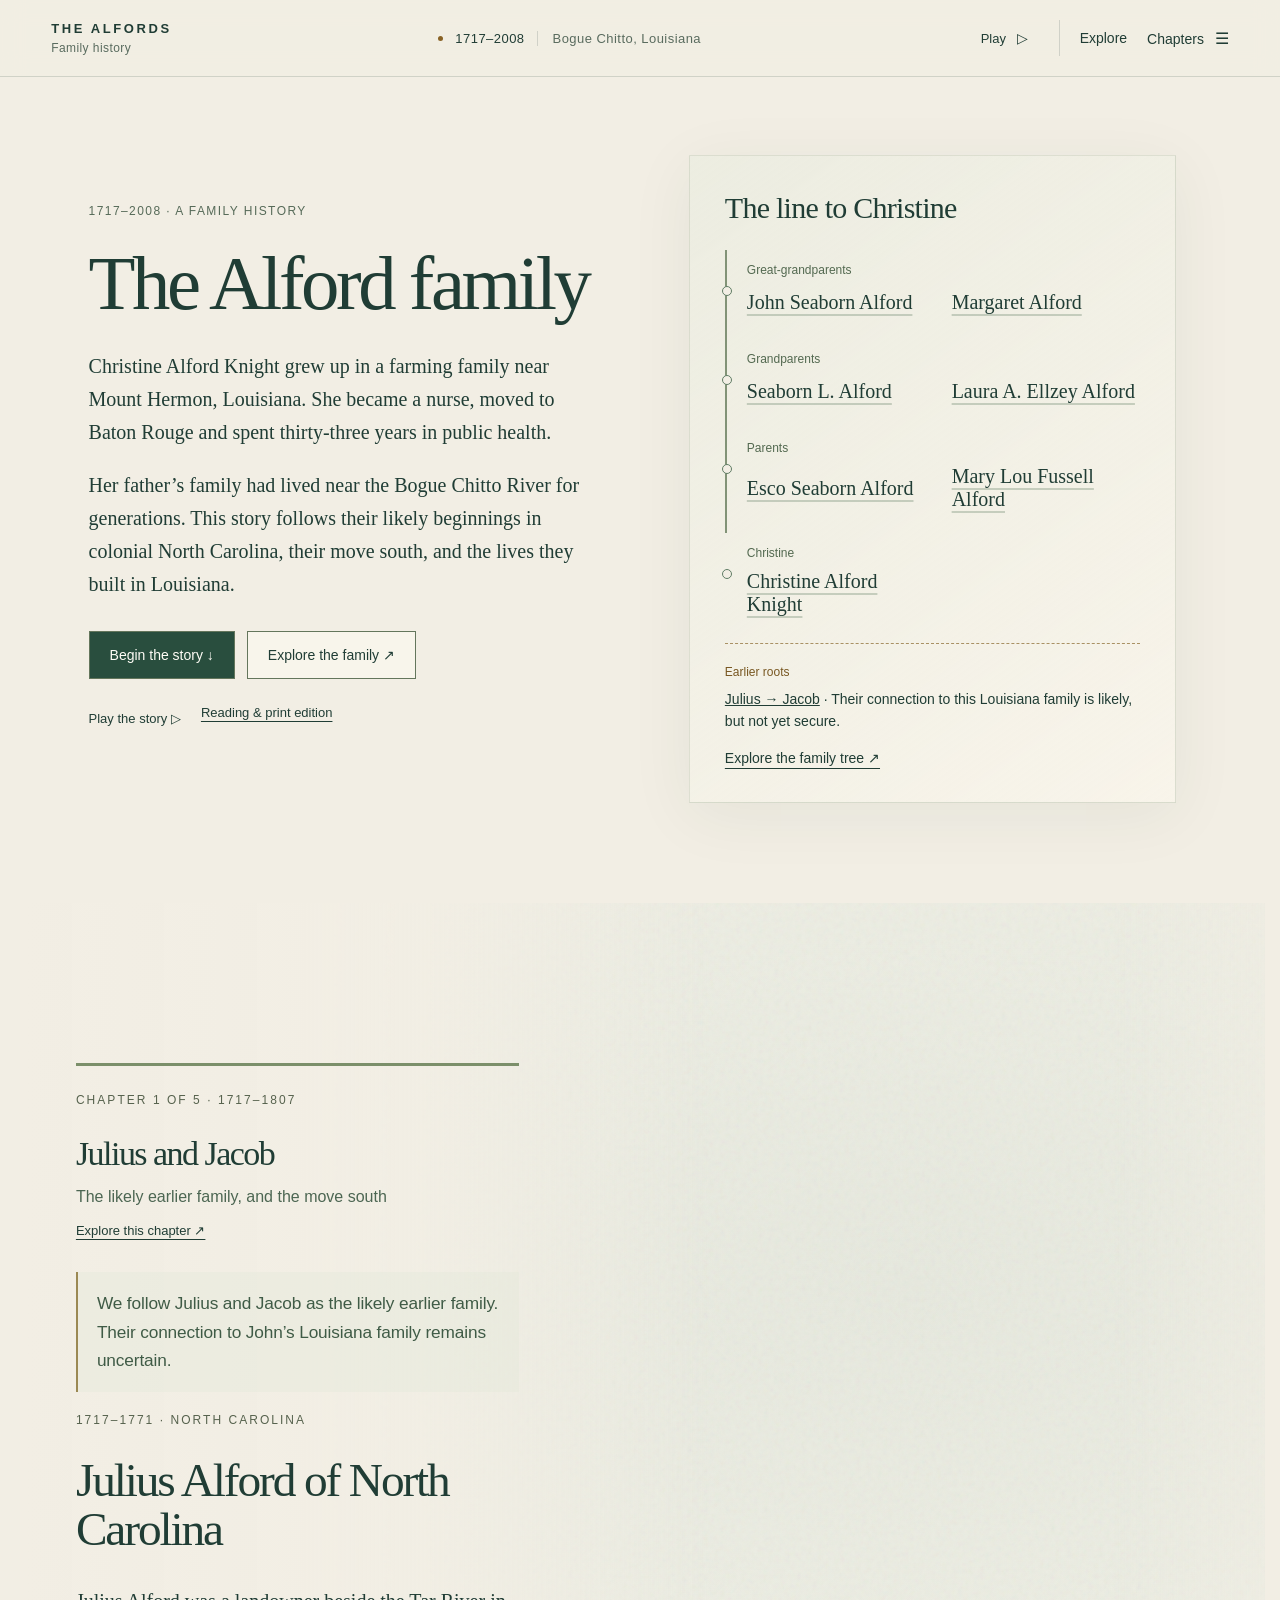
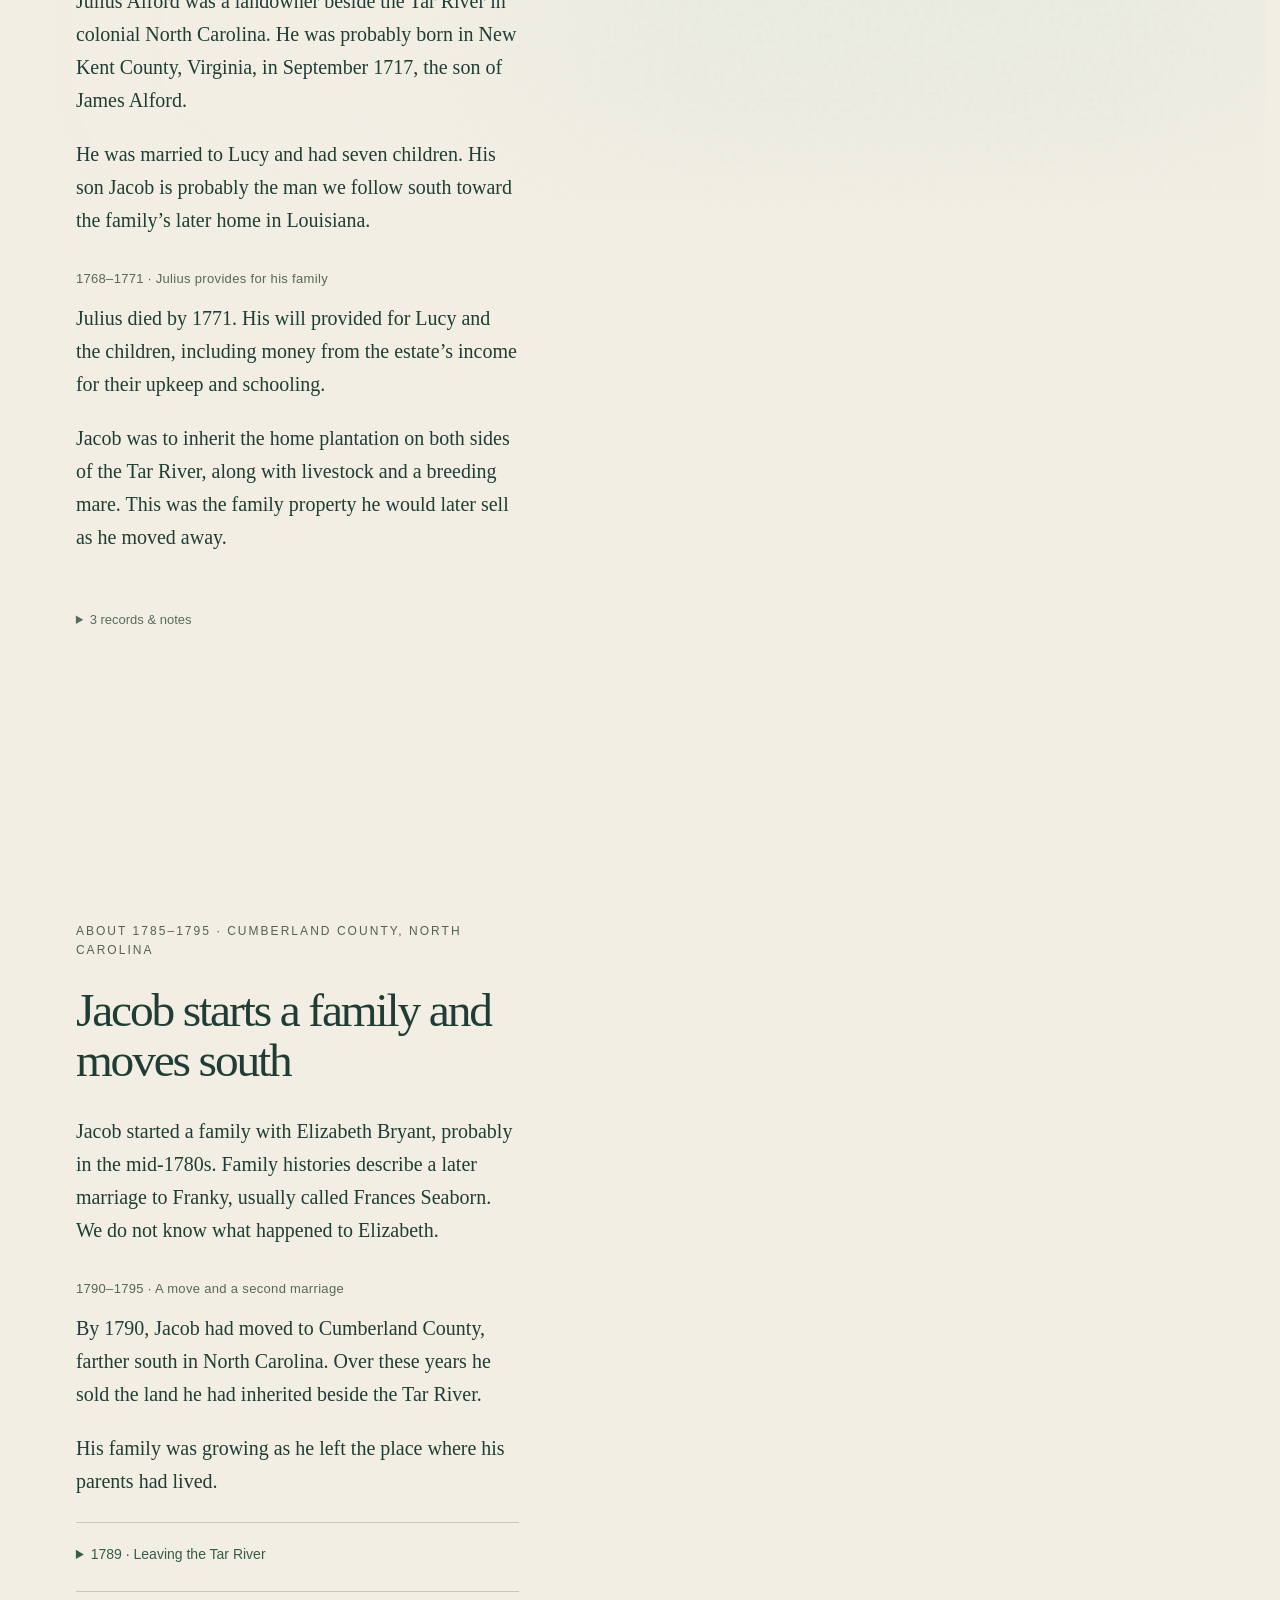
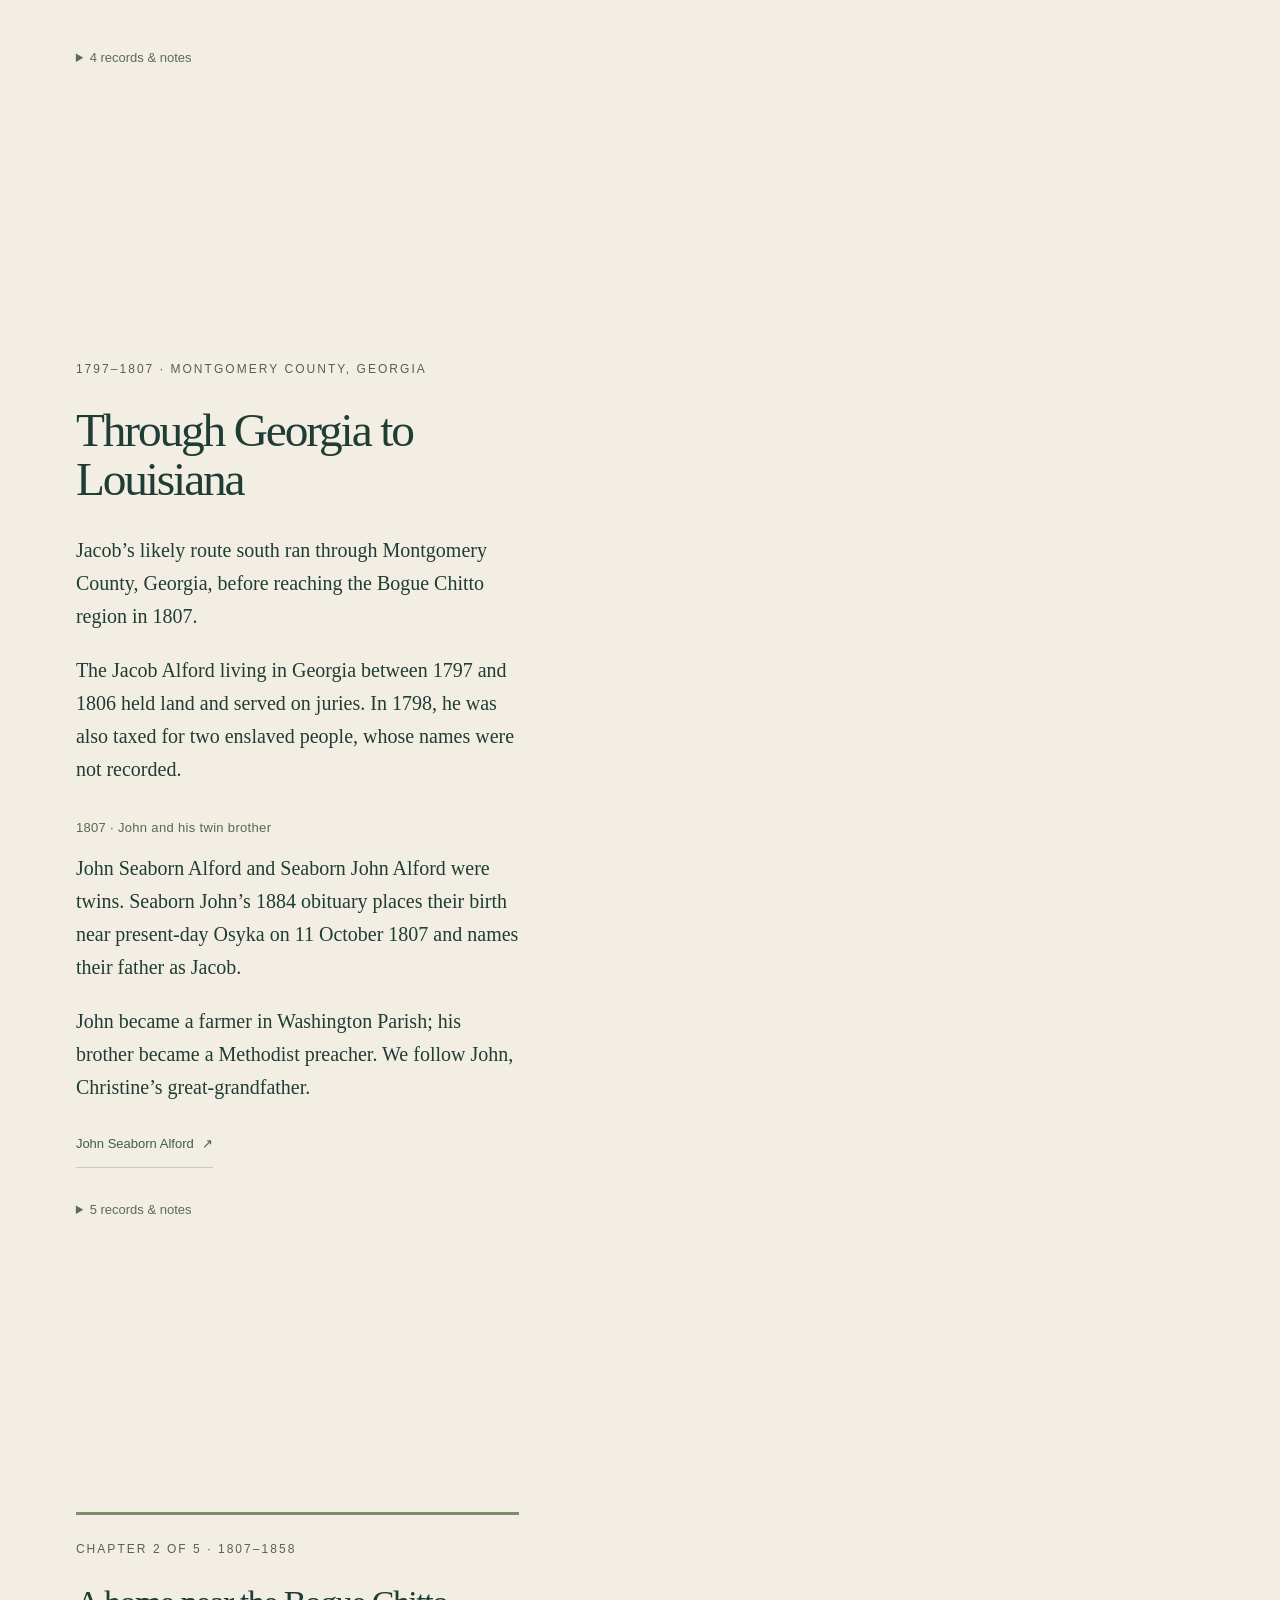
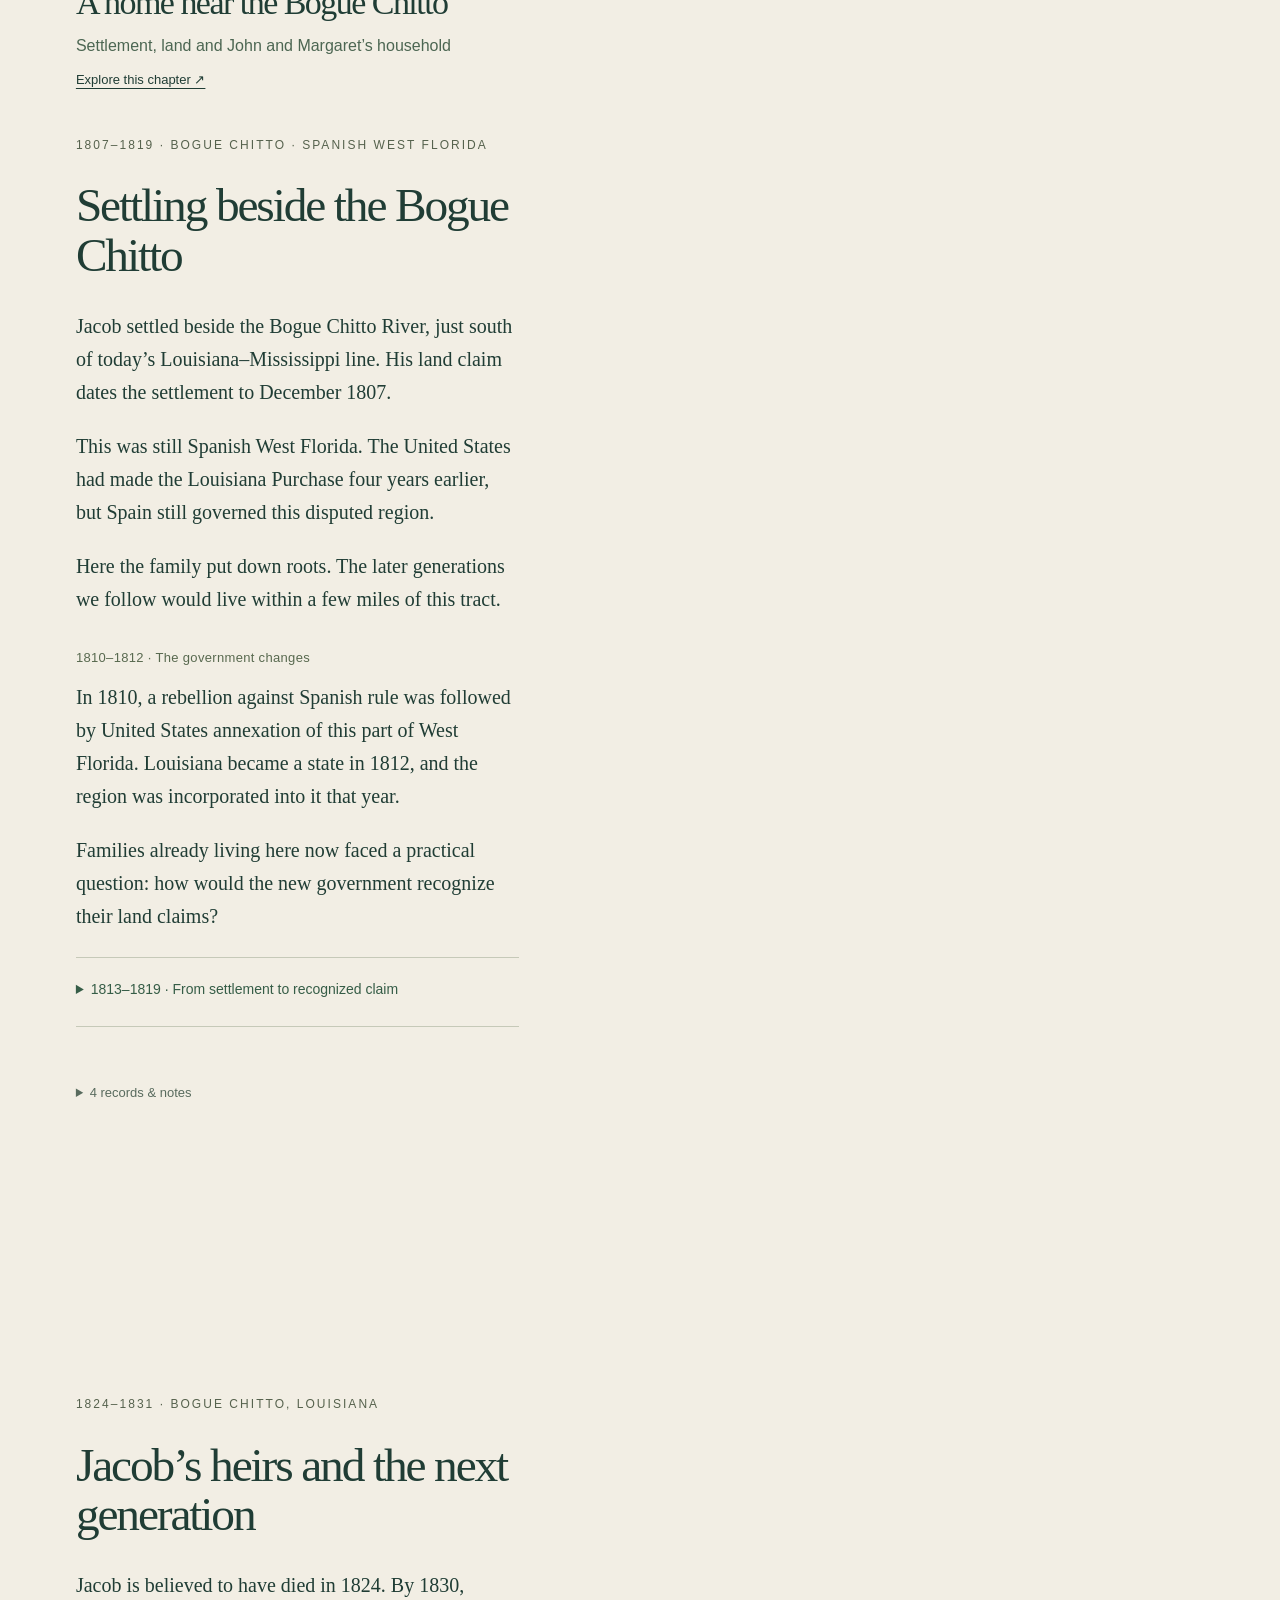
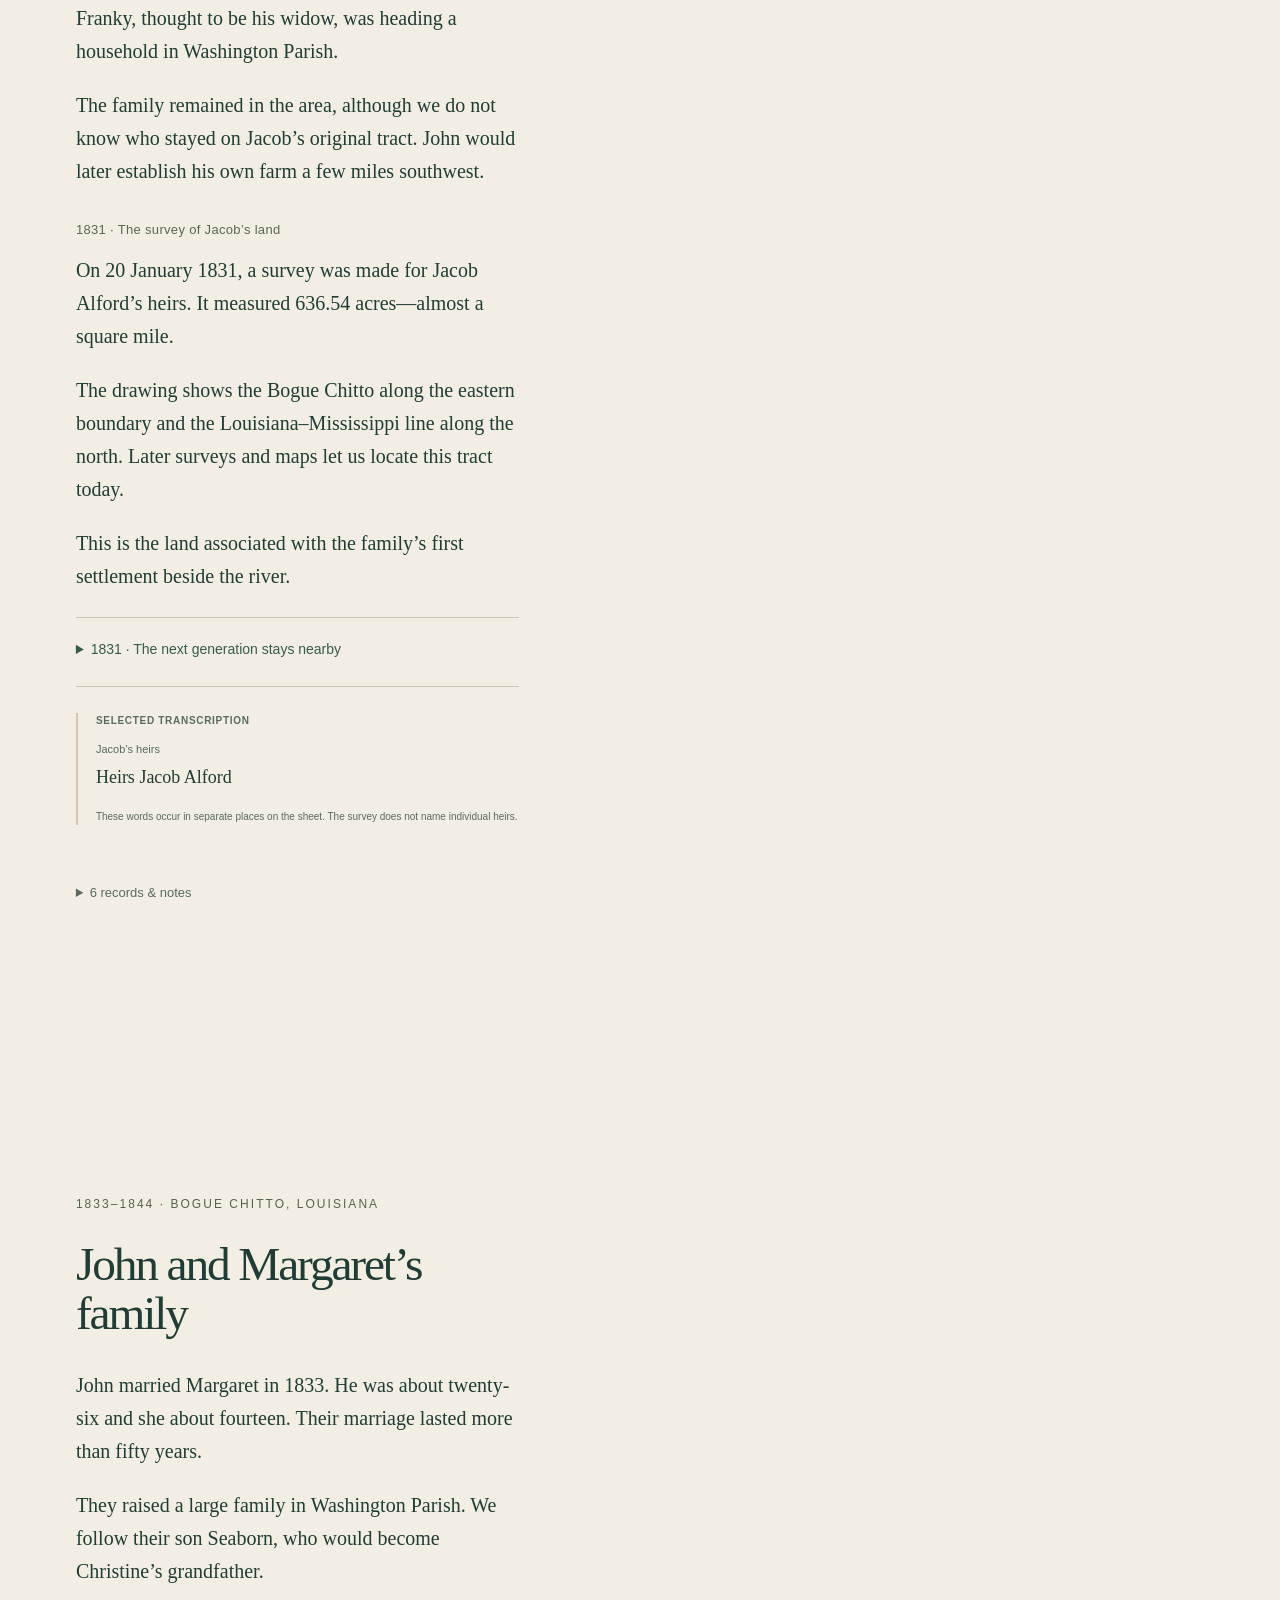
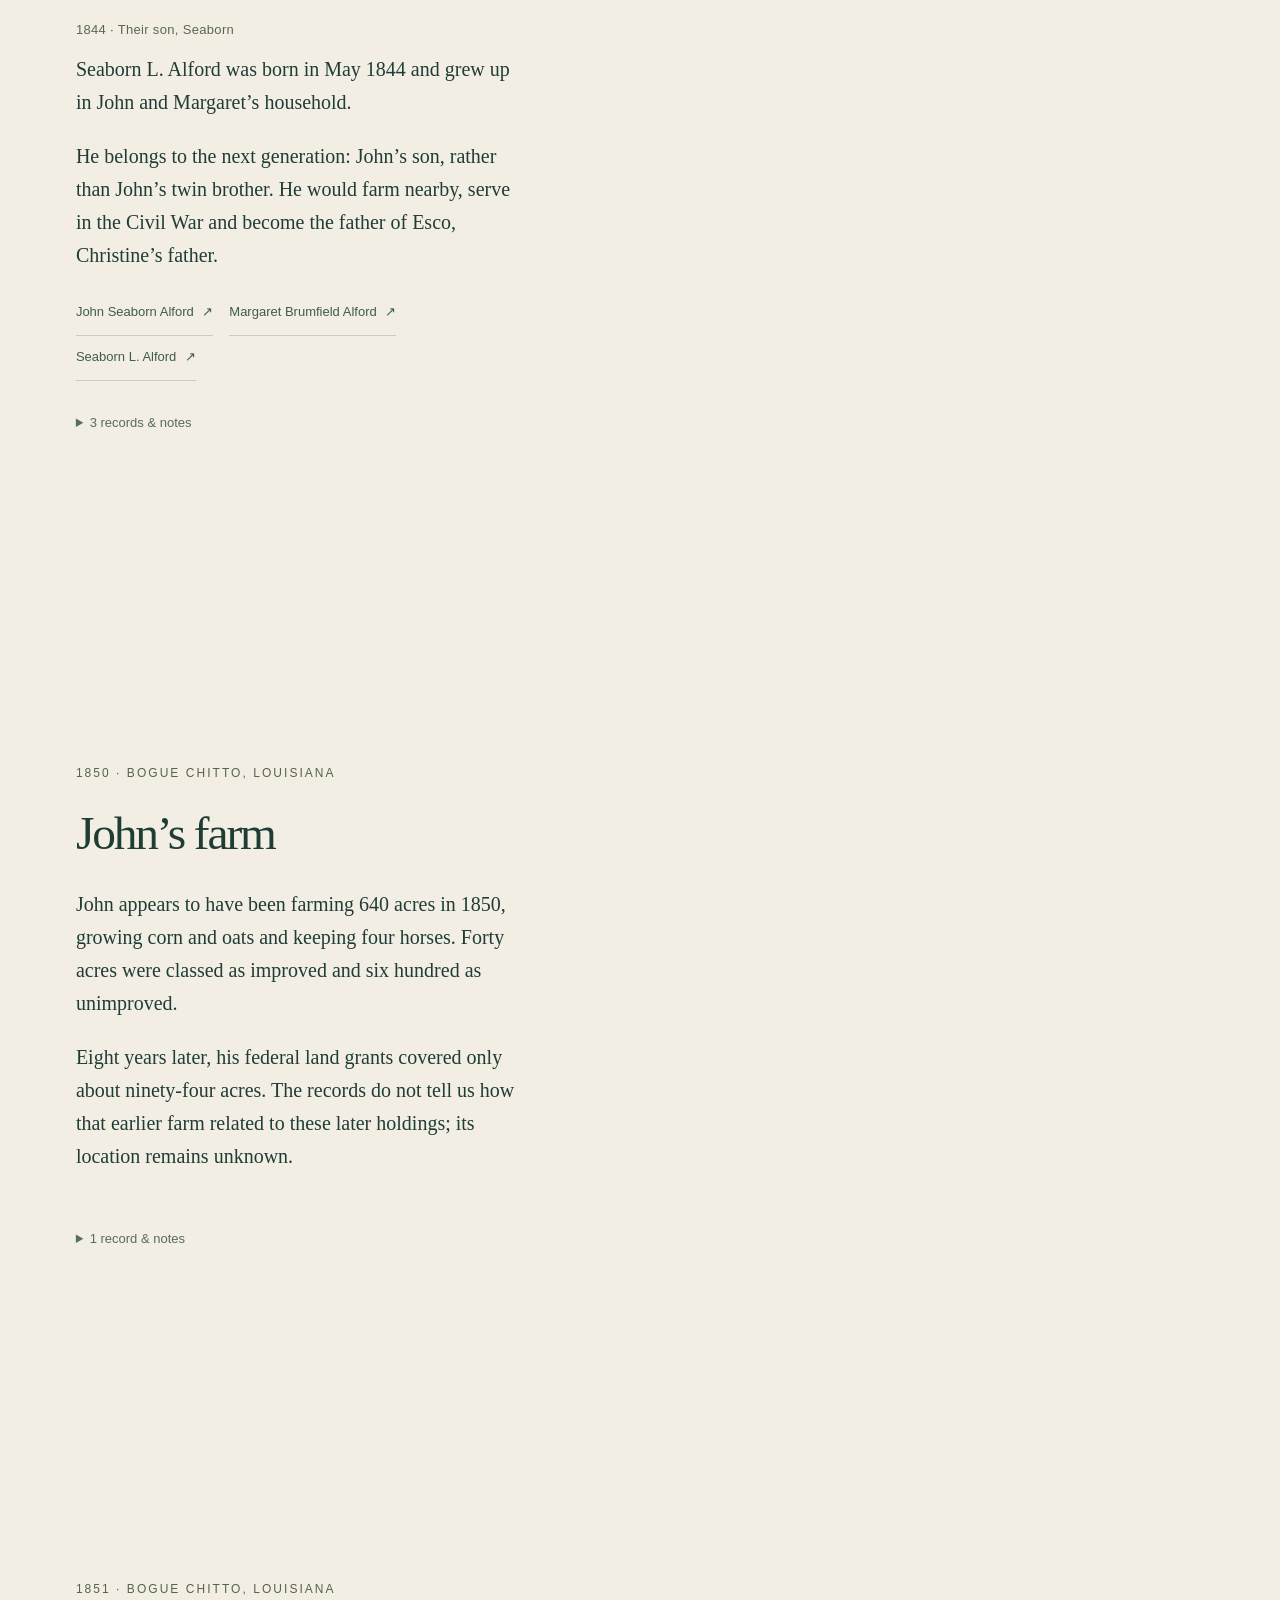
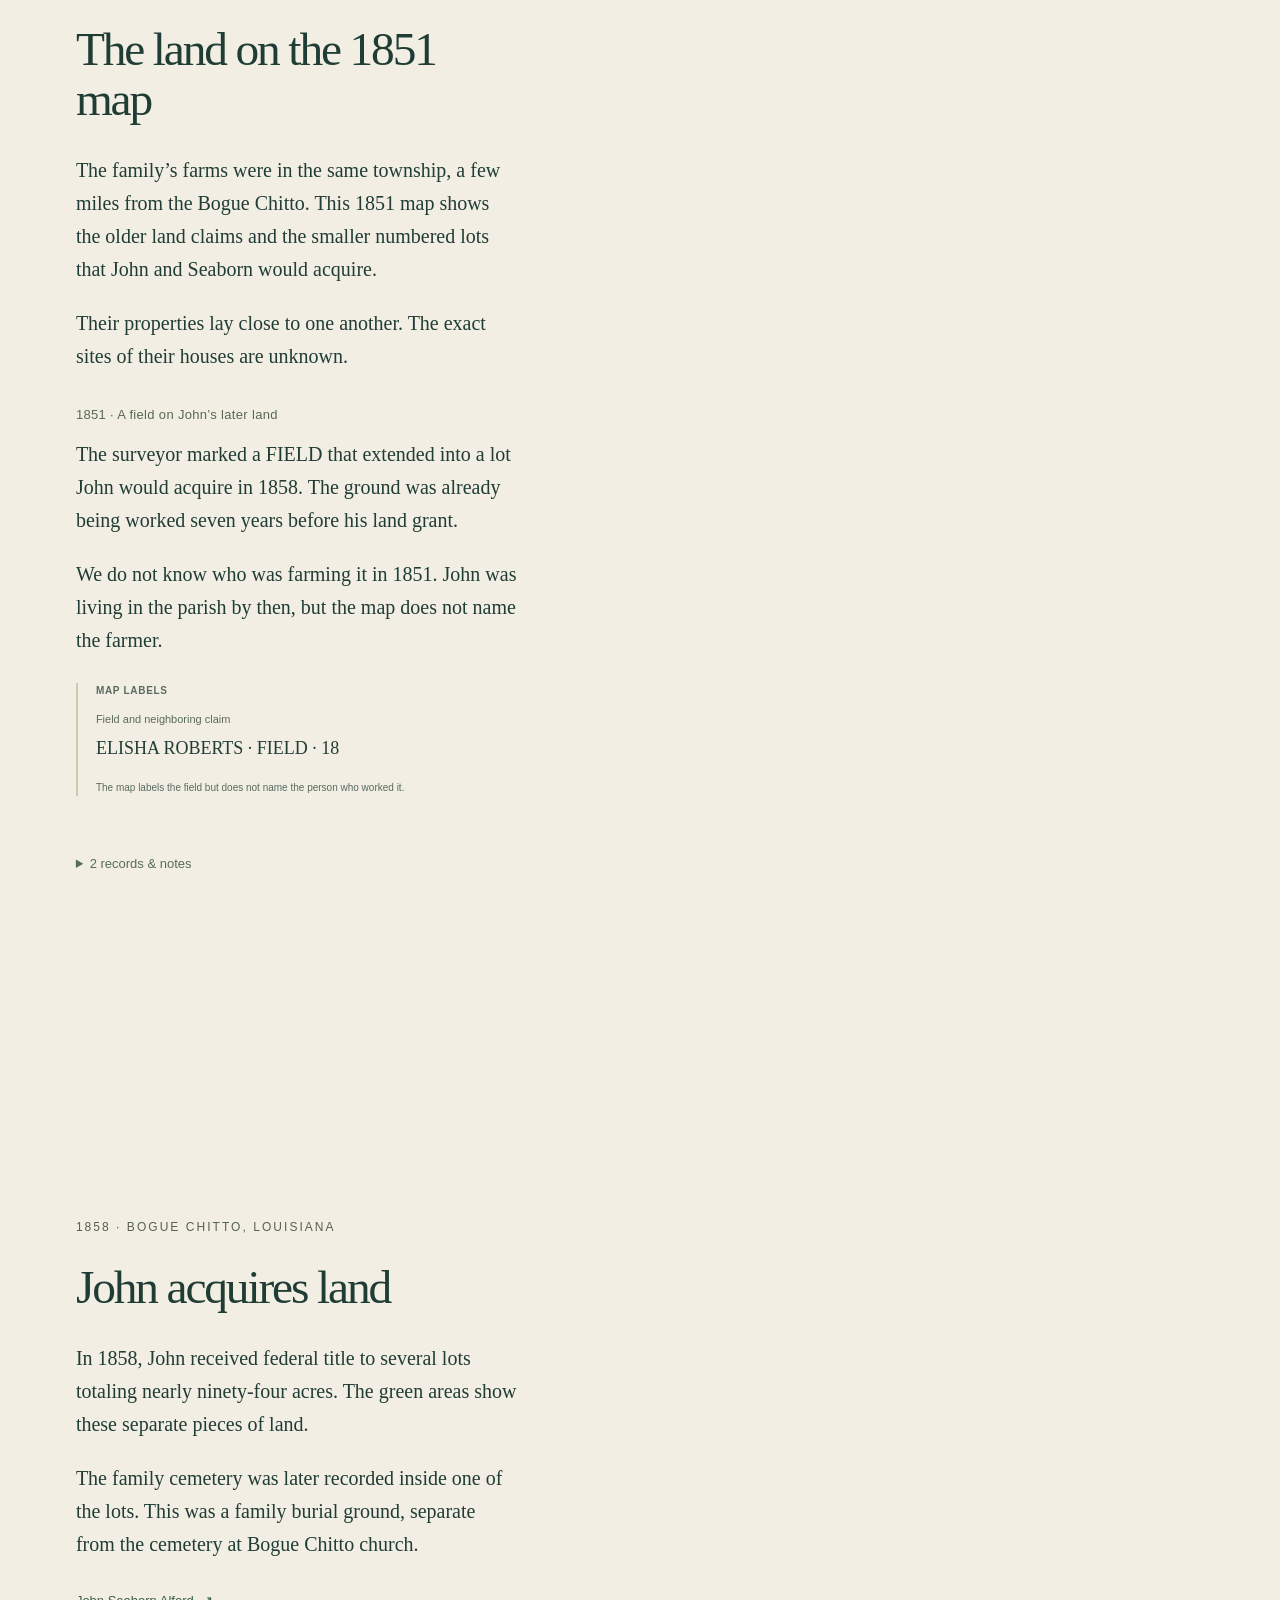
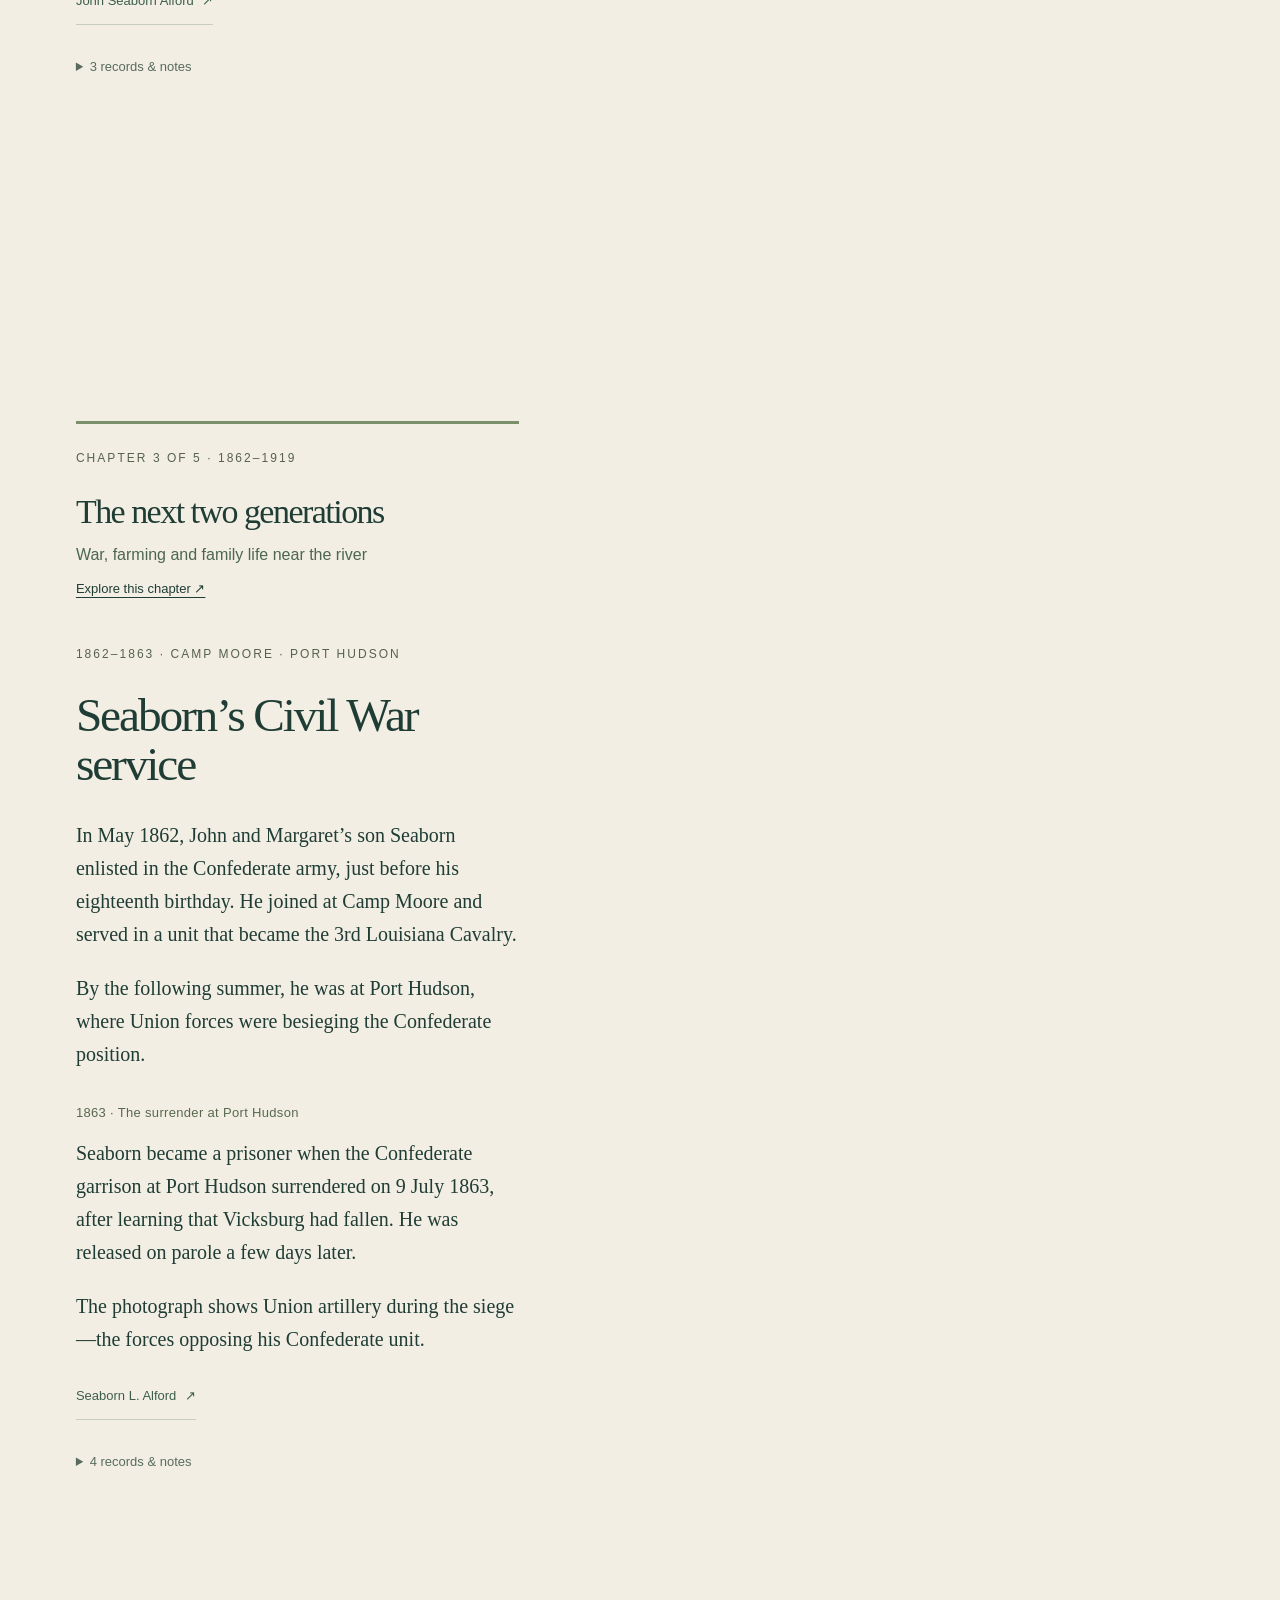
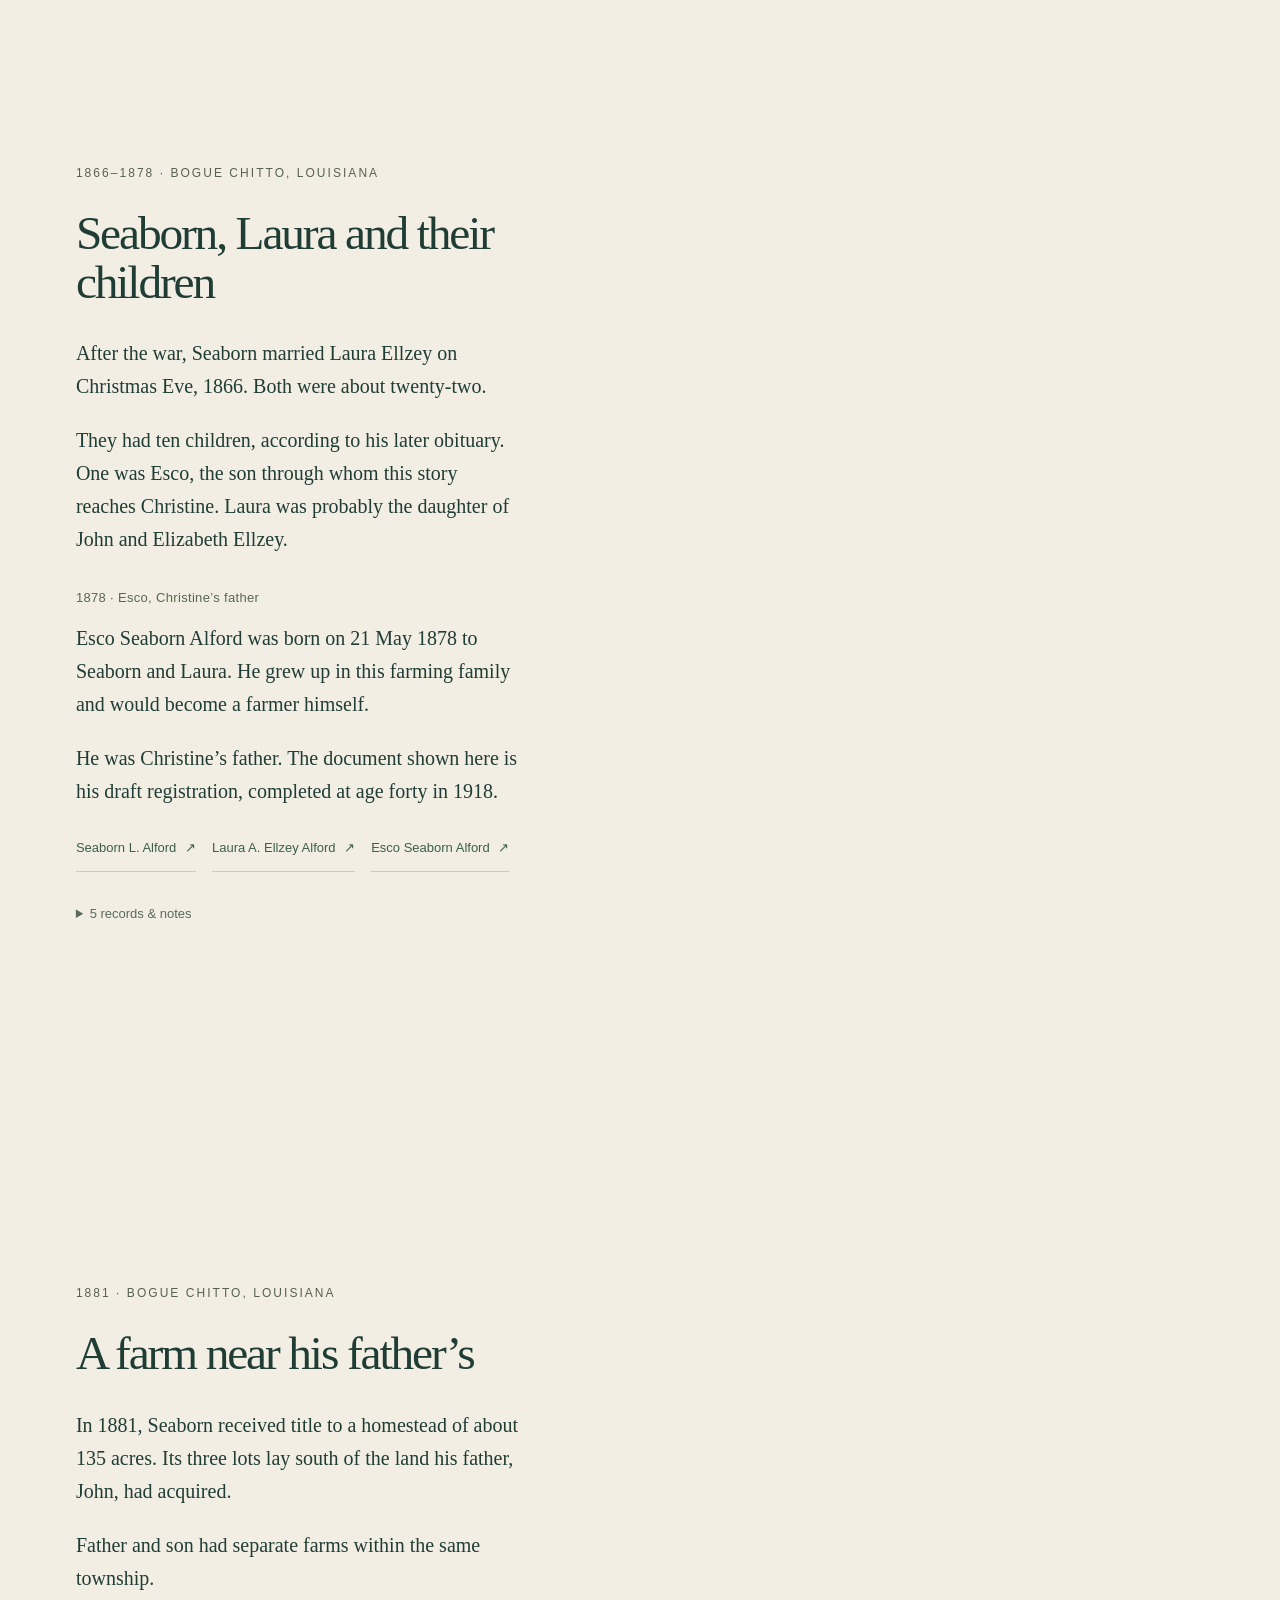
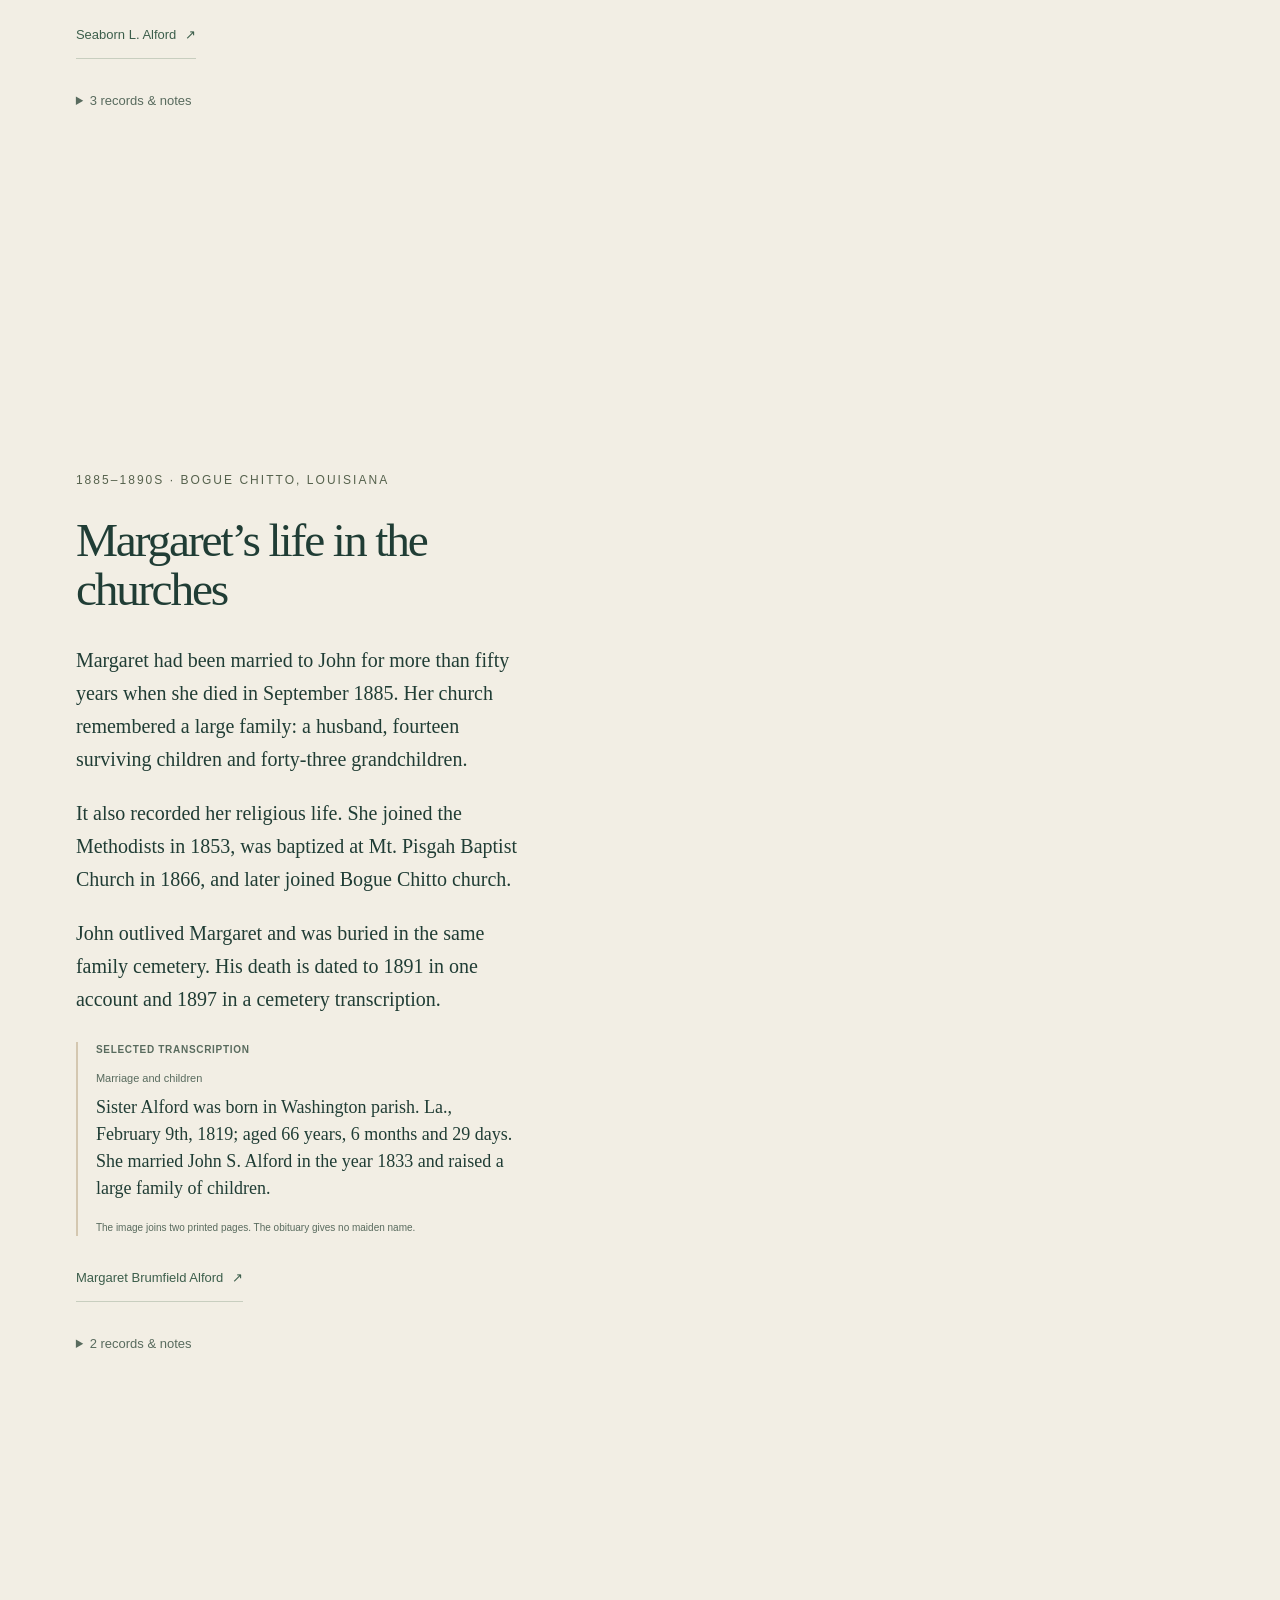
==== commit f7f2642f: "Refocus the story on family lives and organize the record catalog" ====
--- a/index.html
+++ b/index.html
@@ -881,59 +881,55 @@
   <div id="graphic-stage" class="graphic-stage"></div>
   <div class="map-source-label" id="map-source-label">Historical land reconstructed on modern river geography</div>
  </div>
- <div id="narrative" class="narrative"><section class="beat" id="north-carolina" data-year="1717–1768" data-scene="north-carolina" data-chapter="roots"><article class="passage"><div class="chapter-intro"><p class="eyebrow">Chapter 1 of 5 · 1717–1807</p><h2>Julius and Jacob</h2><p>The likely earlier family, and the move south</p><a class="explore-link" href="explore.html#chapter/roots">Explore this chapter ↗</a></div><p class="chapter-note">The early records suggest a route from North Carolina through Georgia to Louisiana. We follow it as a likely account; the records have not yet securely joined every Jacob to the same man.</p><p class="eyebrow">1717–1768 · North Carolina</p><h2>Julius Alford of North Carolina</h2><div class="passage-section"><p>Julius Alford lived beside the Tar River in colonial North Carolina. He owned a plantation, was married to Lucy, and named seven children in his will.</p>
-<p>He is believed to be the Julius born in New Kent County, Virginia, in September 1717, whose father was James Alford.</p>
-<p>We begin with Julius because his records describe his family and farm. His son Jacob is probably the man who later settled near the Bogue Chitto—the likely connection to Christine’s Louisiana family.</p></div><details class="story-detail" id="will"><summary>1768–1771 · Julius provides for his family</summary><p>Julius died by 1771. His will provided for Lucy and the children, including money from the estate’s income for their upkeep and schooling.</p>
-<p>Jacob was to inherit the home plantation on both sides of the Tar River, along with livestock and a breeding mare. This was the family property he would later sell as he moved away.</p><div class="people-links" aria-label="People in this passage"></div><details class="passage-records"><summary>1 record & notes</summary><div><a class="source-link" href="story.html#record-will" data-source="will" id="will-record-will">Julius Alford’s will <span aria-hidden="true">↗</span></a></div></details></details><div class="people-links" aria-label="People in this passage"></div><details class="passage-records"><summary>3 records & notes</summary><div><a class="source-link" href="story.html#record-juliusBackground" data-source="juliusBackground" id="north-carolina-record-juliusBackground">Julius’s Virginia background <span aria-hidden="true">↗</span></a><a class="source-link" href="story.html#record-will" data-source="will" id="north-carolina-record-will">Julius Alford’s will <span aria-hidden="true">↗</span></a><a class="source-link" href="story.html#record-georgia" data-source="georgia" id="north-carolina-record-georgia">The likely route through Georgia <span aria-hidden="true">↗</span></a></div></details></article></section>
-<section class="beat" id="jacob-family" data-year="About 1785–1789" data-scene="jacob-family" data-chapter="roots"><article class="passage"><p class="eyebrow">About 1785–1789 · North Carolina</p><h2>Jacob’s family and the Tar River land</h2><div class="passage-section"><p>Jacob is believed to have married Elizabeth Bryant around 1785, while still in North Carolina. A later published family Bible transcription names Elizabeth as his wife and the mother of Needham, born in 1789.</p>
-<p>In the published register, Jacob was already a father by 1789, before the proposed move south.</p></div><details class="story-detail" id="deed"><summary>1789 · Leaving the Tar River</summary><p>Over several years, Jacob sold land he had inherited from Julius. He also sold his right to a separate share of his father’s estate that would come to him after his mother’s death.</p>
-<p>That 1789 agreement identifies him in his own words: “the son of Julius Alford deceased.”</p><div class="people-links" aria-label="People in this passage"></div><details class="passage-records"><summary>2 records & notes</summary><div><a class="source-link" href="story.html#record-deed" data-source="deed" id="deed-record-deed">Jacob Alford’s deed <span aria-hidden="true">↗</span></a><a class="source-link" href="story.html#record-ncMove" data-source="ncMove" id="deed-record-ncMove">Jacob’s move within North Carolina <span aria-hidden="true">↗</span></a></div></details></details><div class="people-links" aria-label="People in this passage"></div><details class="passage-records"><summary>3 records & notes</summary><div><a class="source-link" href="story.html#record-jacobFamily" data-source="jacobFamily" id="jacob-family-record-jacobFamily">Jacob, Elizabeth and Franky <span aria-hidden="true">↗</span></a><a class="source-link" href="story.html#record-deed" data-source="deed" id="jacob-family-record-deed">Jacob Alford’s deed <span aria-hidden="true">↗</span></a><a class="source-link" href="story.html#record-ncMove" data-source="ncMove" id="jacob-family-record-ncMove">Jacob’s move within North Carolina <span aria-hidden="true">↗</span></a></div></details></article></section>
-<section class="beat" id="cumberland" data-year="1790–1795" data-scene="cumberland" data-chapter="roots"><article class="passage"><p class="eyebrow">1790–1795 · Cumberland County, North Carolina</p><h2>A move and a second marriage</h2><div class="passage-section"><p>By 1790, Jacob was living in Cumberland County, farther south in North Carolina, and selling the remaining Tar River property.</p>
-<p>Family histories place his second marriage there, around 1792, to Franky, usually called Frances Seaborn. We do not know what happened to Elizabeth or exactly when the second marriage took place.</p>
-<p>A Jacob Alford—probably the same man—bought land in Cumberland in 1791 and sold it in 1795.</p></div><div class="people-links" aria-label="People in this passage"></div><details class="passage-records"><summary>3 records & notes</summary><div><a class="source-link" href="story.html#record-ncMove" data-source="ncMove" id="cumberland-record-ncMove">Jacob’s move within North Carolina <span aria-hidden="true">↗</span></a><a class="source-link" href="story.html#record-jacobFamily" data-source="jacobFamily" id="cumberland-record-jacobFamily">Jacob, Elizabeth and Franky <span aria-hidden="true">↗</span></a><a class="source-link" href="story.html#record-landscape" data-source="landscape" id="cumberland-record-landscape">How this landscape was made <span aria-hidden="true">↗</span></a></div></details></article></section>
-<section class="beat" id="south-carolina" data-year="1797–1807" data-scene="south-carolina" data-chapter="roots"><article class="passage"><p class="eyebrow">1797–1807 · Montgomery County, Georgia</p><h2>Through Georgia to Louisiana</h2><div class="passage-section"><p>Jacob’s likely route next takes him to Montgomery County, Georgia. Records place a man of his name there from 1797 to 1806, holding land and serving on juries. A tax list also records two enslaved people, without naming them.</p>
-<p>He was probably the Jacob who would settle near the Bogue Chitto in 1807. A later family account remembers a move from South Carolina; the precise route is still uncertain.</p></div><div class="passage-section" id="twins"><h3>1807 · John and his twin brother</h3><p>The family account places Jacob’s twin sons’ birth near present-day Osyka on 11 October 1807. Their names were John Seaborn Alford and Seaborn John Alford.</p>
-<p>We follow John, Christine’s great-grandfather. He became a farmer in Washington Parish. His brother became a Methodist preacher.</p></div><div class="people-links" aria-label="People in this passage"><a class="person-link" href="story.html#person-john" data-person="john" id="south-carolina-person-john">John Seaborn Alford <span aria-hidden="true">↗</span></a></div><details class="passage-records"><summary>5 records & notes</summary><div><a class="source-link" href="story.html#record-georgia" data-source="georgia" id="south-carolina-record-georgia">The likely route through Georgia <span aria-hidden="true">↗</span></a><a class="source-link" href="story.html#record-twin" data-source="twin" id="south-carolina-record-twin">Seaborn J. Alford’s obituary <span aria-hidden="true">↗</span></a><a class="source-link" href="story.html#record-census1880" data-source="census1880" id="south-carolina-record-census1880">John S. Alford in the 1880 census <span aria-hidden="true">↗</span></a><a class="source-link" href="story.html#record-landscape" data-source="landscape" id="south-carolina-record-landscape">How this landscape was made <span aria-hidden="true">↗</span></a><a class="source-link" href="story.html#record-farm" data-source="farm" id="south-carolina-record-farm">1850 agricultural return <span aria-hidden="true">↗</span></a></div></details></article></section>
+ <div id="narrative" class="narrative"><section class="beat" id="north-carolina" data-year="1717–1771" data-scene="north-carolina" data-chapter="roots"><article class="passage"><div class="chapter-intro"><p class="eyebrow">Chapter 1 of 5 · 1717–1807</p><h2>Julius and Jacob</h2><p>The likely earlier family, and the move south</p><a class="explore-link" href="explore.html#chapter/roots">Explore this chapter ↗</a></div><p class="chapter-note">We follow Julius and Jacob as the likely earlier family. Their connection to John’s Louisiana family remains uncertain.</p><p class="eyebrow">1717–1771 · North Carolina</p><h2>Julius Alford of North Carolina</h2><div class="passage-section"><p>Julius Alford was a landowner beside the Tar River in colonial North Carolina. He was probably born in New Kent County, Virginia, in September 1717, the son of James Alford.</p>
+<p>He was married to Lucy and had seven children. His son Jacob is probably the man we follow south toward the family’s later home in Louisiana.</p></div><div class="passage-section" id="will"><h3>1768–1771 · Julius provides for his family</h3><p>Julius died by 1771. His will provided for Lucy and the children, including money from the estate’s income for their upkeep and schooling.</p>
+<p>Jacob was to inherit the home plantation on both sides of the Tar River, along with livestock and a breeding mare. This was the family property he would later sell as he moved away.</p></div><div class="people-links" aria-label="People in this passage"></div><details class="passage-records"><summary>3 records & notes</summary><div><a class="source-link" href="story.html#record-juliusBackground" data-source="juliusBackground" id="north-carolina-record-juliusBackground">Julius’s Virginia background <span aria-hidden="true">↗</span></a><a class="source-link" href="story.html#record-will" data-source="will" id="north-carolina-record-will">Julius Alford’s will <span aria-hidden="true">↗</span></a><a class="source-link" href="story.html#record-georgia" data-source="georgia" id="north-carolina-record-georgia">The likely route through Georgia <span aria-hidden="true">↗</span></a></div></details></article></section>
+<section class="beat" id="jacob-family" data-year="About 1785–1795" data-scene="jacob-family" data-chapter="roots"><article class="passage"><p class="eyebrow">About 1785–1795 · Cumberland County, North Carolina</p><h2>Jacob starts a family and moves south</h2><div class="passage-section"><p>Jacob started a family with Elizabeth Bryant, probably in the mid-1780s. Family histories describe a later marriage to Franky, usually called Frances Seaborn. We do not know what happened to Elizabeth.</p></div><div class="passage-section" id="cumberland"><h3>1790–1795 · A move and a second marriage</h3><p>By 1790, Jacob had moved to Cumberland County, farther south in North Carolina. Over these years he sold the land he had inherited beside the Tar River.</p>
+<p>His family was growing as he left the place where his parents had lived.</p></div><details class="story-detail" id="deed"><summary>1789 · Leaving the Tar River</summary><p>Over several years, Jacob sold land he had inherited from Julius. He also sold his right to a separate share of his father’s estate that would come to him after his mother’s death.</p>
+<p>That 1789 agreement identifies him in his own words: “the son of Julius Alford deceased.”</p><div class="people-links" aria-label="People in this passage"></div><details class="passage-records"><summary>2 records & notes</summary><div><a class="source-link" href="story.html#record-deed" data-source="deed" id="deed-record-deed">Jacob Alford’s deed <span aria-hidden="true">↗</span></a><a class="source-link" href="story.html#record-ncMove" data-source="ncMove" id="deed-record-ncMove">Jacob’s move within North Carolina <span aria-hidden="true">↗</span></a></div></details></details><div class="people-links" aria-label="People in this passage"></div><details class="passage-records"><summary>4 records & notes</summary><div><a class="source-link" href="story.html#record-jacobFamily" data-source="jacobFamily" id="jacob-family-record-jacobFamily">Jacob, Elizabeth and Franky <span aria-hidden="true">↗</span></a><a class="source-link" href="story.html#record-deed" data-source="deed" id="jacob-family-record-deed">Jacob Alford’s deed <span aria-hidden="true">↗</span></a><a class="source-link" href="story.html#record-ncMove" data-source="ncMove" id="jacob-family-record-ncMove">Jacob’s move within North Carolina <span aria-hidden="true">↗</span></a><a class="source-link" href="story.html#record-landscape" data-source="landscape" id="jacob-family-record-landscape">How this landscape was made <span aria-hidden="true">↗</span></a></div></details></article></section>
+<section class="beat" id="south-carolina" data-year="1797–1807" data-scene="south-carolina" data-chapter="roots"><article class="passage"><p class="eyebrow">1797–1807 · Montgomery County, Georgia</p><h2>Through Georgia to Louisiana</h2><div class="passage-section"><p>Jacob’s likely route south ran through Montgomery County, Georgia, before reaching the Bogue Chitto region in 1807.</p>
+<p>The Jacob Alford living in Georgia between 1797 and 1806 held land and served on juries. In 1798, he was also taxed for two enslaved people, whose names were not recorded.</p></div><div class="passage-section" id="twins"><h3>1807 · John and his twin brother</h3><p>John Seaborn Alford and Seaborn John Alford were twins. Seaborn John’s 1884 obituary places their birth near present-day Osyka on 11 October 1807 and names their father as Jacob.</p>
+<p>John became a farmer in Washington Parish; his brother became a Methodist preacher. We follow John, Christine’s great-grandfather.</p></div><div class="people-links" aria-label="People in this passage"><a class="person-link" href="story.html#person-john" data-person="john" id="south-carolina-person-john">John Seaborn Alford <span aria-hidden="true">↗</span></a></div><details class="passage-records"><summary>5 records & notes</summary><div><a class="source-link" href="story.html#record-georgia" data-source="georgia" id="south-carolina-record-georgia">The likely route through Georgia <span aria-hidden="true">↗</span></a><a class="source-link" href="story.html#record-twin" data-source="twin" id="south-carolina-record-twin">Seaborn J. Alford’s obituary <span aria-hidden="true">↗</span></a><a class="source-link" href="story.html#record-census1880" data-source="census1880" id="south-carolina-record-census1880">John S. Alford in the 1880 census <span aria-hidden="true">↗</span></a><a class="source-link" href="story.html#record-landscape" data-source="landscape" id="south-carolina-record-landscape">How this landscape was made <span aria-hidden="true">↗</span></a><a class="source-link" href="story.html#record-farm" data-source="farm" id="south-carolina-record-farm">1850 agricultural return <span aria-hidden="true">↗</span></a></div></details></article></section>
 <section class="beat" id="river" data-year="1807–1819" data-scene="river" data-chapter="settling"><article class="passage"><div class="chapter-intro"><p class="eyebrow">Chapter 2 of 5 · 1807–1858</p><h2>A home near the Bogue Chitto</h2><p>Settlement, land and John and Margaret’s household</p><a class="explore-link" href="explore.html#chapter/settling">Explore this chapter ↗</a></div><p class="eyebrow">1807–1819 · Bogue Chitto · Spanish West Florida</p><h2>Settling beside the Bogue Chitto</h2><div class="passage-section"><p>Jacob settled beside the Bogue Chitto River, just south of today’s Louisiana–Mississippi line. His land claim dates the settlement to December 1807.</p>
 <p>This was still Spanish West Florida. The United States had made the Louisiana Purchase four years earlier, but Spain still governed this disputed region.</p>
 <p>Here the family put down roots. The later generations we follow would live within a few miles of this tract.</p></div><div class="passage-section" id="jurisdiction"><h3>1810–1812 · The government changes</h3><p>In 1810, a rebellion against Spanish rule was followed by United States annexation of this part of West Florida. Louisiana became a state in 1812, and the region was incorporated into it that year.</p>
 <p>Families already living here now faced a practical question: how would the new government recognize their land claims?</p></div><details class="story-detail" id="settlement"><summary>1813–1819 · From settlement to recognized claim</summary><p>Jacob’s claim rested on settlement: he had occupied the land before receiving federal recognition of his right to it. A government list compiled in 1813 records his claim.</p>
 <p>In 1819, Congress allowed qualifying settlers on these lists to receive land grants—even without written title—if they had lived on or cultivated the land before the required date. The limit was generally one tract of 640 acres.</p>
 <p>Jacob’s claim was confirmed under that law. The survey would come later.</p><div class="people-links" aria-label="People in this passage"></div><details class="passage-records"><summary>2 records & notes</summary><div><a class="source-link" href="story.html#record-settlement" data-source="settlement" id="settlement-record-settlement">How Jacob’s settlement became a land claim <span aria-hidden="true">↗</span></a><a class="source-link" href="story.html#record-survey" data-source="survey" id="settlement-record-survey">Survey for the heirs of Jacob Alford <span aria-hidden="true">↗</span></a></div></details></details><div class="people-links" aria-label="People in this passage"></div><details class="passage-records"><summary>4 records & notes</summary><div><a class="source-link" href="story.html#record-settlement" data-source="settlement" id="river-record-settlement">How Jacob’s settlement became a land claim <span aria-hidden="true">↗</span></a><a class="source-link" href="story.html#record-frontier" data-source="frontier" id="river-record-frontier">Spanish West Florida becomes part of Louisiana <span aria-hidden="true">↗</span></a><a class="source-link" href="story.html#record-survey" data-source="survey" id="river-record-survey">Survey for the heirs of Jacob Alford <span aria-hidden="true">↗</span></a><a class="source-link" href="story.html#record-landscape" data-source="landscape" id="river-record-landscape">How this landscape was made <span aria-hidden="true">↗</span></a></div></details></article></section>
-<section class="beat" id="widow" data-year="1824–1831" data-scene="widow" data-chapter="settling"><article class="passage"><p class="eyebrow">1824–1831 · Bogue Chitto, Louisiana</p><h2>Jacob’s heirs and the next generation</h2><div class="passage-section"><p>A published family Bible transcription dates Jacob’s death to 1824. Franky, believed to be his widow, appears as the head of a Washington Parish household in 1830, with younger people whose ages fit several of the children.</p>
-<p>Franky’s household was still in Washington Parish. Its connection to the surveyed heirs is not established, and we do not know who remained on Jacob’s original tract.</p></div><div class="passage-section" id="survey"><h3>1831 · The survey of Jacob’s land</h3><p>On 20 January 1831, a survey was made for Jacob Alford’s heirs. It measured 636.54 acres—almost a square mile.</p>
+<section class="beat" id="widow" data-year="1824–1831" data-scene="widow" data-chapter="settling"><article class="passage"><p class="eyebrow">1824–1831 · Bogue Chitto, Louisiana</p><h2>Jacob’s heirs and the next generation</h2><div class="passage-section"><p>Jacob is believed to have died in 1824. By 1830, Franky, thought to be his widow, was heading a household in Washington Parish.</p>
+<p>The family remained in the area, although we do not know who stayed on Jacob’s original tract. John would later establish his own farm a few miles southwest.</p></div><div class="passage-section" id="survey"><h3>1831 · The survey of Jacob’s land</h3><p>On 20 January 1831, a survey was made for Jacob Alford’s heirs. It measured 636.54 acres—almost a square mile.</p>
 <p>The drawing shows the Bogue Chitto along the eastern boundary and the Louisiana–Mississippi line along the north. Later surveys and maps let us locate this tract today.</p>
-<p>This is the land associated with the family’s first settlement beside the river.</p></div><details class="story-detail" id="heirs"><summary>1831 · The next generation stays nearby</summary><p>The survey labels the land “Heirs Jacob Alford.” It does not name the heirs or show how they divided the property.</p>
-<p>John would later acquire separate land about two to three miles southwest, in the same township. His family’s farms and burial places would cluster nearby.</p>
-<p>Our story now follows John and Margaret, Christine’s great-grandparents.</p><div class="people-links" aria-label="People in this passage"></div><details class="passage-records"><summary>4 records & notes</summary><div><a class="source-link" href="story.html#record-survey" data-source="survey" id="heirs-record-survey">Survey for the heirs of Jacob Alford <span aria-hidden="true">↗</span></a><a class="source-link" href="story.html#record-patents" data-source="patents" id="heirs-record-patents">John S. Alford’s land patents <span aria-hidden="true">↗</span></a><a class="source-link" href="story.html#record-landscape" data-source="landscape" id="heirs-record-landscape">How this landscape was made <span aria-hidden="true">↗</span></a><a class="source-link" href="story.html#record-parentage" data-source="parentage" id="heirs-record-parentage">John and Margaret → Seaborn L. <span aria-hidden="true">↗</span></a></div></details></details><aside class="record-transcript story-transcript" aria-label="Selected transcription"><h3>Selected transcription</h3><p class="excerpt-label">Jacob’s heirs</p><blockquote>Heirs Jacob Alford</blockquote><p class="transcription-note">These words occur in separate places on the sheet. The survey does not name individual heirs.</p></aside><div class="people-links" aria-label="People in this passage"></div><details class="passage-records"><summary>6 records & notes</summary><div><a class="source-link" href="story.html#record-jacobFamily" data-source="jacobFamily" id="widow-record-jacobFamily">Jacob, Elizabeth and Franky <span aria-hidden="true">↗</span></a><a class="source-link" href="story.html#record-widow" data-source="widow" id="widow-record-widow">Franky’s household after Jacob’s death <span aria-hidden="true">↗</span></a><a class="source-link" href="story.html#record-survey" data-source="survey" id="widow-record-survey">Survey for the heirs of Jacob Alford <span aria-hidden="true">↗</span></a><a class="source-link" href="story.html#record-patents" data-source="patents" id="widow-record-patents">John S. Alford’s land patents <span aria-hidden="true">↗</span></a><a class="source-link" href="story.html#record-landscape" data-source="landscape" id="widow-record-landscape">How this landscape was made <span aria-hidden="true">↗</span></a><a class="source-link" href="story.html#record-parentage" data-source="parentage" id="widow-record-parentage">John and Margaret → Seaborn L. <span aria-hidden="true">↗</span></a></div></details></article></section>
-<section class="beat" id="marriage" data-year="1833–1844" data-scene="marriage" data-chapter="settling"><article class="passage"><p class="eyebrow">1833–1844 · Bogue Chitto, Louisiana</p><h2>John and Margaret’s family</h2><div class="passage-section"><p>John married Margaret in 1833. The dates in her church obituary make him about twenty-six and her about fourteen. Their marriage lasted more than fifty years.</p>
+<p>This is the land associated with the family’s first settlement beside the river.</p></div><details class="story-detail" id="heirs"><summary>1831 · The next generation stays nearby</summary><p>By the 1830s, the story follows John and Margaret, Christine’s great-grandparents. John would later acquire separate land about two to three miles southwest of Jacob’s tract.</p>
+<p>Their children’s farms and the family burial ground would cluster nearby.</p><div class="people-links" aria-label="People in this passage"></div><details class="passage-records"><summary>4 records & notes</summary><div><a class="source-link" href="story.html#record-survey" data-source="survey" id="heirs-record-survey">Survey for the heirs of Jacob Alford <span aria-hidden="true">↗</span></a><a class="source-link" href="story.html#record-patents" data-source="patents" id="heirs-record-patents">John S. Alford’s land patents <span aria-hidden="true">↗</span></a><a class="source-link" href="story.html#record-landscape" data-source="landscape" id="heirs-record-landscape">How this landscape was made <span aria-hidden="true">↗</span></a><a class="source-link" href="story.html#record-parentage" data-source="parentage" id="heirs-record-parentage">John and Margaret → Seaborn L. <span aria-hidden="true">↗</span></a></div></details></details><aside class="record-transcript story-transcript" aria-label="Selected transcription"><h3>Selected transcription</h3><p class="excerpt-label">Jacob’s heirs</p><blockquote>Heirs Jacob Alford</blockquote><p class="transcription-note">These words occur in separate places on the sheet. The survey does not name individual heirs.</p></aside><div class="people-links" aria-label="People in this passage"></div><details class="passage-records"><summary>6 records & notes</summary><div><a class="source-link" href="story.html#record-jacobFamily" data-source="jacobFamily" id="widow-record-jacobFamily">Jacob, Elizabeth and Franky <span aria-hidden="true">↗</span></a><a class="source-link" href="story.html#record-widow" data-source="widow" id="widow-record-widow">Franky’s household after Jacob’s death <span aria-hidden="true">↗</span></a><a class="source-link" href="story.html#record-survey" data-source="survey" id="widow-record-survey">Survey for the heirs of Jacob Alford <span aria-hidden="true">↗</span></a><a class="source-link" href="story.html#record-patents" data-source="patents" id="widow-record-patents">John S. Alford’s land patents <span aria-hidden="true">↗</span></a><a class="source-link" href="story.html#record-landscape" data-source="landscape" id="widow-record-landscape">How this landscape was made <span aria-hidden="true">↗</span></a><a class="source-link" href="story.html#record-parentage" data-source="parentage" id="widow-record-parentage">John and Margaret → Seaborn L. <span aria-hidden="true">↗</span></a></div></details></article></section>
+<section class="beat" id="marriage" data-year="1833–1844" data-scene="marriage" data-chapter="settling"><article class="passage"><p class="eyebrow">1833–1844 · Bogue Chitto, Louisiana</p><h2>John and Margaret’s family</h2><div class="passage-section"><p>John married Margaret in 1833. He was about twenty-six and she about fourteen. Their marriage lasted more than fifty years.</p>
 <p>They raised a large family in Washington Parish. We follow their son Seaborn, who would become Christine’s grandfather.</p></div><div class="passage-section" id="son"><h3>1844 · Their son, Seaborn</h3><p>Seaborn L. Alford was born in May 1844 and grew up in John and Margaret’s household.</p>
 <p>He belongs to the next generation: John’s son, rather than John’s twin brother. He would farm nearby, serve in the Civil War and become the father of Esco, Christine’s father.</p></div><div class="people-links" aria-label="People in this passage"><a class="person-link" href="story.html#person-john" data-person="john" id="marriage-person-john">John Seaborn Alford <span aria-hidden="true">↗</span></a><a class="person-link" href="story.html#person-margaret" data-person="margaret" id="marriage-person-margaret">Margaret Brumfield Alford <span aria-hidden="true">↗</span></a><a class="person-link" href="story.html#person-seaborn" data-person="seaborn" id="marriage-person-seaborn">Seaborn L. Alford <span aria-hidden="true">↗</span></a></div><details class="passage-records"><summary>3 records & notes</summary><div><a class="source-link" href="story.html#record-margaret" data-source="margaret" id="marriage-record-margaret">Margaret Alford’s obituary <span aria-hidden="true">↗</span></a><a class="source-link" href="story.html#record-parentage" data-source="parentage" id="marriage-record-parentage">John and Margaret → Seaborn L. <span aria-hidden="true">↗</span></a><a class="source-link" href="story.html#record-seabornObit" data-source="seabornObit" id="marriage-record-seabornObit">“The End Of A Long And Useful Life” <span aria-hidden="true">↗</span></a></div></details></article></section>
-<section class="beat" id="farm" data-year="1850" data-scene="farm" data-chapter="settling"><article class="passage"><p class="eyebrow">1850 · Bogue Chitto, Louisiana</p><h2>John’s farm</h2><div class="passage-section"><p>John’s farm produced corn and oats. The 1850 farm return associated with him also lists four horses.</p>
-<p>Most of its reported acreage was classed as unimproved: six hundred acres, compared with forty acres of improved land.</p></div><div class="people-links" aria-label="People in this passage"></div><details class="passage-records"><summary>1 record & notes</summary><div><a class="source-link" href="story.html#record-farm" data-source="farm" id="farm-record-farm">1850 agricultural return <span aria-hidden="true">↗</span></a></div></details></article></section>
-<section class="beat" id="township" data-year="1851" data-scene="township" data-chapter="settling"><article class="passage"><p class="eyebrow">1851 · Bogue Chitto, Louisiana</p><h2>The land on the 1851 map</h2><div class="passage-section"><p>This 1851 map divides the township into older land claims and smaller numbered lots. John and Seaborn later acquired several of those lots.</p>
-<p>Matching the lot numbers lets us place their land on the map. Their houses have not been located, but we can see how close the two generations’ properties were.</p></div><div class="passage-section" id="field"><h3>1851 · A field on John’s later land</h3><p>The surveyor marked a FIELD that extended into a lot John would acquire in 1858. The ground was already being worked seven years before his land grant.</p>
+<section class="beat" id="farm" data-year="1850" data-scene="farm" data-chapter="settling"><article class="passage"><p class="eyebrow">1850 · Bogue Chitto, Louisiana</p><h2>John’s farm</h2><div class="passage-section"><p>John appears to have been farming 640 acres in 1850, growing corn and oats and keeping four horses. Forty acres were classed as improved and six hundred as unimproved.</p>
+<p>Eight years later, his federal land grants covered only about ninety-four acres. The records do not tell us how that earlier farm related to these later holdings; its location remains unknown.</p></div><div class="people-links" aria-label="People in this passage"></div><details class="passage-records"><summary>1 record & notes</summary><div><a class="source-link" href="story.html#record-farm" data-source="farm" id="farm-record-farm">1850 agricultural return <span aria-hidden="true">↗</span></a></div></details></article></section>
+<section class="beat" id="township" data-year="1851" data-scene="township" data-chapter="settling"><article class="passage"><p class="eyebrow">1851 · Bogue Chitto, Louisiana</p><h2>The land on the 1851 map</h2><div class="passage-section"><p>The family’s farms were in the same township, a few miles from the Bogue Chitto. This 1851 map shows the older land claims and the smaller numbered lots that John and Seaborn would acquire.</p>
+<p>Their properties lay close to one another. The exact sites of their houses are unknown.</p></div><div class="passage-section" id="field"><h3>1851 · A field on John’s later land</h3><p>The surveyor marked a FIELD that extended into a lot John would acquire in 1858. The ground was already being worked seven years before his land grant.</p>
 <p>We do not know who was farming it in 1851. John was living in the parish by then, but the map does not name the farmer.</p></div><aside class="record-transcript story-transcript" aria-label="Map labels"><h3>Map labels</h3><p class="excerpt-label">Field and neighboring claim</p><blockquote>ELISHA ROBERTS · FIELD · 18</blockquote><p class="transcription-note">The map labels the field but does not name the person who worked it.</p></aside><div class="people-links" aria-label="People in this passage"></div><details class="passage-records"><summary>2 records & notes</summary><div><a class="source-link" href="story.html#record-plat" data-source="plat" id="township-record-plat">The 1851 township map <span aria-hidden="true">↗</span></a><a class="source-link" href="story.html#record-field" data-source="field" id="township-record-field">The field before the patent <span aria-hidden="true">↗</span></a></div></details></article></section>
 <section class="beat" id="john-land" data-year="1858" data-scene="john-land" data-chapter="settling"><article class="passage"><p class="eyebrow">1858 · Bogue Chitto, Louisiana</p><h2>John acquires land</h2><div class="passage-section"><p>In 1858, John received federal title to several lots totaling nearly ninety-four acres. The green areas show these separate pieces of land.</p>
 <p>The family cemetery was later recorded inside one of the lots. This was a family burial ground, separate from the cemetery at Bogue Chitto church.</p></div><div class="people-links" aria-label="People in this passage"><a class="person-link" href="story.html#person-john" data-person="john" id="john-land-person-john">John Seaborn Alford <span aria-hidden="true">↗</span></a></div><details class="passage-records"><summary>3 records & notes</summary><div><a class="source-link" href="story.html#record-patents" data-source="patents" id="john-land-record-patents">John S. Alford’s land patents <span aria-hidden="true">↗</span></a><a class="source-link" href="story.html#record-field" data-source="field" id="john-land-record-field">The field before the patent <span aria-hidden="true">↗</span></a><a class="source-link" href="story.html#record-landscape" data-source="landscape" id="john-land-record-landscape">How this landscape was made <span aria-hidden="true">↗</span></a></div></details></article></section>
 <section class="beat" id="war" data-year="1862–1863" data-scene="war" data-chapter="generations"><article class="passage"><div class="chapter-intro"><p class="eyebrow">Chapter 3 of 5 · 1862–1919</p><h2>The next two generations</h2><p>War, farming and family life near the river</p><a class="explore-link" href="explore.html#chapter/generations">Explore this chapter ↗</a></div><p class="eyebrow">1862–1863 · Camp Moore · Port Hudson</p><h2>Seaborn’s Civil War service</h2><div class="passage-section"><p>In May 1862, John and Margaret’s son Seaborn enlisted in the Confederate army, just before his eighteenth birthday. He joined at Camp Moore and served in a unit that became the 3rd Louisiana Cavalry.</p>
-<p>By the following summer, he was at Port Hudson, where Union forces were besieging the Confederate position.</p></div><div class="passage-section" id="port-hudson"><h3>1863 · Captured at Port Hudson</h3><p>Seaborn was captured at Port Hudson on 9 July 1863 and released on parole a few days later.</p>
-<p>The photograph shows Union artillery during the siege—the forces opposing him. It gives a view of the war he experienced, although it does not show Seaborn or his unit.</p></div><div class="people-links" aria-label="People in this passage"><a class="person-link" href="story.html#person-seaborn" data-person="seaborn" id="war-person-seaborn">Seaborn L. Alford <span aria-hidden="true">↗</span></a></div><details class="passage-records"><summary>4 records & notes</summary><div><a class="source-link" href="story.html#record-muster" data-source="muster" id="war-record-muster">S. L. Alford’s muster card <span aria-hidden="true">↗</span></a><a class="source-link" href="story.html#record-parole" data-source="parole" id="war-record-parole">Port Hudson prisoner-of-war card <span aria-hidden="true">↗</span></a><a class="source-link" href="story.html#record-portHudsonWorks" data-source="portHudsonWorks" id="war-record-portHudsonWorks">Confederate fortifications at Port Hudson <span aria-hidden="true">↗</span></a><a class="source-link" href="story.html#record-portHudsonBattery" data-source="portHudsonBattery" id="war-record-portHudsonBattery">Union artillery at Port Hudson <span aria-hidden="true">↗</span></a></div></details></article></section>
+<p>By the following summer, he was at Port Hudson, where Union forces were besieging the Confederate position.</p></div><div class="passage-section" id="port-hudson"><h3>1863 · The surrender at Port Hudson</h3><p>Seaborn became a prisoner when the Confederate garrison at Port Hudson surrendered on 9 July 1863, after learning that Vicksburg had fallen. He was released on parole a few days later.</p>
+<p>The photograph shows Union artillery during the siege—the forces opposing his Confederate unit.</p></div><div class="people-links" aria-label="People in this passage"><a class="person-link" href="story.html#person-seaborn" data-person="seaborn" id="war-person-seaborn">Seaborn L. Alford <span aria-hidden="true">↗</span></a></div><details class="passage-records"><summary>4 records & notes</summary><div><a class="source-link" href="story.html#record-muster" data-source="muster" id="war-record-muster">S. L. Alford’s muster card <span aria-hidden="true">↗</span></a><a class="source-link" href="story.html#record-parole" data-source="parole" id="war-record-parole">Port Hudson prisoner-of-war card <span aria-hidden="true">↗</span></a><a class="source-link" href="story.html#record-portHudsonWorks" data-source="portHudsonWorks" id="war-record-portHudsonWorks">Confederate fortifications at Port Hudson <span aria-hidden="true">↗</span></a><a class="source-link" href="story.html#record-portHudsonBattery" data-source="portHudsonBattery" id="war-record-portHudsonBattery">Union artillery at Port Hudson <span aria-hidden="true">↗</span></a></div></details></article></section>
 <section class="beat" id="laura" data-year="1866–1878" data-scene="laura" data-chapter="generations"><article class="passage"><p class="eyebrow">1866–1878 · Bogue Chitto, Louisiana</p><h2>Seaborn, Laura and their children</h2><div class="passage-section"><p>After the war, Seaborn married Laura Ellzey on Christmas Eve, 1866. Both were about twenty-two.</p>
-<p>They had ten children, according to his later obituary. One was Esco, the son through whom this story reaches Christine. Laura was probably the daughter of John and Elizabeth Ellzey.</p></div><div class="passage-section" id="esco"><h3>1878 · Esco, Christine’s father</h3><p>Esco Seaborn Alford was born on 21 May 1878. In 1880, he appears as a two-year-old in Seaborn and Laura’s household.</p>
-<p>He would follow his father into farming. The card shown here was completed by the adult Esco in 1918; it preserves the birth date he gave himself.</p></div><div class="people-links" aria-label="People in this passage"><a class="person-link" href="story.html#person-seaborn" data-person="seaborn" id="laura-person-seaborn">Seaborn L. Alford <span aria-hidden="true">↗</span></a><a class="person-link" href="story.html#person-laura" data-person="laura" id="laura-person-laura">Laura A. Ellzey Alford <span aria-hidden="true">↗</span></a><a class="person-link" href="story.html#person-esco" data-person="esco" id="laura-person-esco">Esco Seaborn Alford <span aria-hidden="true">↗</span></a></div><details class="passage-records"><summary>5 records & notes</summary><div><a class="source-link" href="story.html#record-seabornObit" data-source="seabornObit" id="laura-record-seabornObit">“The End Of A Long And Useful Life” <span aria-hidden="true">↗</span></a><a class="source-link" href="story.html#record-escoParentage" data-source="escoParentage" id="laura-record-escoParentage">The 1880 family household <span aria-hidden="true">↗</span></a><a class="source-link" href="story.html#record-laura" data-source="laura" id="laura-record-laura">Laura A. Alford’s gravestone <span aria-hidden="true">↗</span></a><a class="source-link" href="story.html#record-escoDraft" data-source="escoDraft" id="laura-record-escoDraft">Esco Seaborn Alford’s draft registration <span aria-hidden="true">↗</span></a><a class="source-link" href="story.html#record-escoObit" data-source="escoObit" id="laura-record-escoObit">Esco’s funeral in the hometown paper <span aria-hidden="true">↗</span></a></div></details></article></section>
+<p>They had ten children, according to his later obituary. One was Esco, the son through whom this story reaches Christine. Laura was probably the daughter of John and Elizabeth Ellzey.</p></div><div class="passage-section" id="esco"><h3>1878 · Esco, Christine’s father</h3><p>Esco Seaborn Alford was born on 21 May 1878 to Seaborn and Laura. He grew up in this farming family and would become a farmer himself.</p>
+<p>He was Christine’s father. The document shown here is his draft registration, completed at age forty in 1918.</p></div><div class="people-links" aria-label="People in this passage"><a class="person-link" href="story.html#person-seaborn" data-person="seaborn" id="laura-person-seaborn">Seaborn L. Alford <span aria-hidden="true">↗</span></a><a class="person-link" href="story.html#person-laura" data-person="laura" id="laura-person-laura">Laura A. Ellzey Alford <span aria-hidden="true">↗</span></a><a class="person-link" href="story.html#person-esco" data-person="esco" id="laura-person-esco">Esco Seaborn Alford <span aria-hidden="true">↗</span></a></div><details class="passage-records"><summary>5 records & notes</summary><div><a class="source-link" href="story.html#record-seabornObit" data-source="seabornObit" id="laura-record-seabornObit">“The End Of A Long And Useful Life” <span aria-hidden="true">↗</span></a><a class="source-link" href="story.html#record-escoParentage" data-source="escoParentage" id="laura-record-escoParentage">The 1880 family household <span aria-hidden="true">↗</span></a><a class="source-link" href="story.html#record-laura" data-source="laura" id="laura-record-laura">Laura A. Alford’s gravestone <span aria-hidden="true">↗</span></a><a class="source-link" href="story.html#record-escoDraft" data-source="escoDraft" id="laura-record-escoDraft">Esco Seaborn Alford’s draft registration <span aria-hidden="true">↗</span></a><a class="source-link" href="story.html#record-escoObit" data-source="escoObit" id="laura-record-escoObit">Esco’s funeral in the hometown paper <span aria-hidden="true">↗</span></a></div></details></article></section>
 <section class="beat" id="homestead" data-year="1881" data-scene="homestead" data-chapter="generations"><article class="passage"><p class="eyebrow">1881 · Bogue Chitto, Louisiana</p><h2>A farm near his father’s</h2><div class="passage-section"><p>In 1881, Seaborn received title to a homestead of about 135 acres. Its three lots lay south of the land his father, John, had acquired.</p>
-<p>The two generations had separate properties within the same township. The map shows that proximity; it does not mark their houses or imply that one farm passed from father to son.</p></div><div class="people-links" aria-label="People in this passage"><a class="person-link" href="story.html#person-seaborn" data-person="seaborn" id="homestead-person-seaborn">Seaborn L. Alford <span aria-hidden="true">↗</span></a></div><details class="passage-records"><summary>3 records & notes</summary><div><a class="source-link" href="story.html#record-homestead" data-source="homestead" id="homestead-record-homestead">Seaborn’s homestead on the township plat <span aria-hidden="true">↗</span></a><a class="source-link" href="story.html#record-patents" data-source="patents" id="homestead-record-patents">John S. Alford’s land patents <span aria-hidden="true">↗</span></a><a class="source-link" href="story.html#record-landscape" data-source="landscape" id="homestead-record-landscape">How this landscape was made <span aria-hidden="true">↗</span></a></div></details></article></section>
-<section class="beat" id="margaret" data-year="1885" data-scene="margaret" data-chapter="generations"><article class="passage"><p class="eyebrow">1885 · Bogue Chitto, Louisiana</p><h2>Margaret’s life in the churches</h2><div class="passage-section"><p>Margaret had been married to John for more than fifty years when she died in September 1885. Her church remembered a large family: a husband, fourteen surviving children and forty-three grandchildren.</p>
-<p>It also recorded her religious life. She joined the Methodists in 1853, was baptized at Mt. Pisgah Baptist Church in 1866, and later joined Bogue Chitto church.</p></div><aside class="record-transcript story-transcript" aria-label="Selected transcription"><h3>Selected transcription</h3><p class="excerpt-label">Marriage and children</p><blockquote>Sister Alford was born in Washington parish. La., February 9th, 1819; aged 66 years, 6 months and 29 days. She married John S. Alford in the year 1833 and raised a large family of children.</blockquote><p class="transcription-note">The image joins two printed pages. The obituary gives no maiden name.</p></aside><div class="people-links" aria-label="People in this passage"><a class="person-link" href="story.html#person-margaret" data-person="margaret" id="margaret-person-margaret">Margaret Brumfield Alford <span aria-hidden="true">↗</span></a></div><details class="passage-records"><summary>1 record & notes</summary><div><a class="source-link" href="story.html#record-margaret" data-source="margaret" id="margaret-record-margaret">Margaret Alford’s obituary <span aria-hidden="true">↗</span></a></div></details></article></section>
+<p>Father and son had separate farms within the same township.</p></div><div class="people-links" aria-label="People in this passage"><a class="person-link" href="story.html#person-seaborn" data-person="seaborn" id="homestead-person-seaborn">Seaborn L. Alford <span aria-hidden="true">↗</span></a></div><details class="passage-records"><summary>3 records & notes</summary><div><a class="source-link" href="story.html#record-homestead" data-source="homestead" id="homestead-record-homestead">Seaborn’s homestead on the township plat <span aria-hidden="true">↗</span></a><a class="source-link" href="story.html#record-patents" data-source="patents" id="homestead-record-patents">John S. Alford’s land patents <span aria-hidden="true">↗</span></a><a class="source-link" href="story.html#record-landscape" data-source="landscape" id="homestead-record-landscape">How this landscape was made <span aria-hidden="true">↗</span></a></div></details></article></section>
+<section class="beat" id="margaret" data-year="1885–1890s" data-scene="margaret" data-chapter="generations"><article class="passage"><p class="eyebrow">1885–1890s · Bogue Chitto, Louisiana</p><h2>Margaret’s life in the churches</h2><div class="passage-section"><p>Margaret had been married to John for more than fifty years when she died in September 1885. Her church remembered a large family: a husband, fourteen surviving children and forty-three grandchildren.</p>
+<p>It also recorded her religious life. She joined the Methodists in 1853, was baptized at Mt. Pisgah Baptist Church in 1866, and later joined Bogue Chitto church.</p>
+<p>John outlived Margaret and was buried in the same family cemetery. His death is dated to 1891 in one account and 1897 in a cemetery transcription.</p></div><aside class="record-transcript story-transcript" aria-label="Selected transcription"><h3>Selected transcription</h3><p class="excerpt-label">Marriage and children</p><blockquote>Sister Alford was born in Washington parish. La., February 9th, 1819; aged 66 years, 6 months and 29 days. She married John S. Alford in the year 1833 and raised a large family of children.</blockquote><p class="transcription-note">The image joins two printed pages. The obituary gives no maiden name.</p></aside><div class="people-links" aria-label="People in this passage"><a class="person-link" href="story.html#person-margaret" data-person="margaret" id="margaret-person-margaret">Margaret Brumfield Alford <span aria-hidden="true">↗</span></a></div><details class="passage-records"><summary>2 records & notes</summary><div><a class="source-link" href="story.html#record-margaret" data-source="margaret" id="margaret-record-margaret">Margaret Alford’s obituary <span aria-hidden="true">↗</span></a><a class="source-link" href="story.html#record-familyCemetery" data-source="familyCemetery" id="margaret-record-familyCemetery">The family cemetery <span aria-hidden="true">↗</span></a></div></details></article></section>
 <section class="beat" id="mary-lou" data-year="1899–1900" data-scene="mary-lou" data-chapter="generations"><article class="passage"><p class="eyebrow">1899–1900 · Bogue Chitto, Louisiana</p><h2>Esco and Mary Lou’s household</h2><div class="passage-section"><p>Esco married Mary Lou Fussell in December 1899. She was also known as Lou and was the daughter of Henry T. Fussell. They would become Christine’s parents.</p>
 <p>By the following year, the newly married couple had their own farm household near Esco’s family.</p></div><div class="passage-section" id="households"><h3>1900 · A household near his father’s</h3><p>In 1900, Esco and Mary Lou were living on a farm he owned. His father and a brother appear nearby in the census taker’s list of households.</p>
 <p>That suggests they were neighbours as well as relatives. It does not tell us how far apart their houses stood.</p></div><div class="people-links" aria-label="People in this passage"><a class="person-link" href="story.html#person-esco" data-person="esco" id="mary-lou-person-esco">Esco Seaborn Alford <span aria-hidden="true">↗</span></a><a class="person-link" href="story.html#person-mary-lou" data-person="mary-lou" id="mary-lou-person-mary-lou">Mary Lou Fussell Alford <span aria-hidden="true">↗</span></a></div><details class="passage-records"><summary>3 records & notes</summary><div><a class="source-link" href="story.html#record-escoMarriage" data-source="escoMarriage" id="mary-lou-record-escoMarriage">Esco Alford’s marriages <span aria-hidden="true">↗</span></a><a class="source-link" href="story.html#record-maryObit" data-source="maryObit" id="mary-lou-record-maryObit">“Mrs. Lou Alford” <span aria-hidden="true">↗</span></a><a class="source-link" href="story.html#record-census1900" data-source="census1900" id="mary-lou-record-census1900">Esco and Mary Lou’s 1900 household <span aria-hidden="true">↗</span></a></div></details></article></section>
 <section class="beat" id="laura-death" data-year="1903–1919" data-scene="laura-death" data-chapter="generations"><article class="passage"><p class="eyebrow">1903–1919 · Bogue Chitto, Louisiana</p><h2>The older generation</h2><div class="passage-section"><p>Laura died in March 1903, after more than thirty-six years of marriage to Seaborn. Esco was twenty-four and had already established a household with Mary Lou.</p>
-<p>Her marker stands in the family cemetery. The photograph is worn and difficult to read; her dates are preserved in an earlier cemetery transcription.</p></div><details class="story-detail" id="candacy"><summary>1909 · Seaborn’s second family</summary><p>Six years after Laura’s death, Seaborn married Candacy Bankston. He was sixty-five. They had three children: Jacob, Frankie and Agnes.</p>
-<p>These were Esco’s younger half-siblings. He was already an adult with a household of his own when this second family began.</p><div class="people-links" aria-label="People in this passage"><a class="person-link" href="story.html#person-seaborn" data-person="seaborn" id="candacy-person-seaborn">Seaborn L. Alford <span aria-hidden="true">↗</span></a></div><details class="passage-records"><summary>2 records & notes</summary><div><a class="source-link" href="story.html#record-seabornObit" data-source="seabornObit" id="candacy-record-seabornObit">“The End Of A Long And Useful Life” <span aria-hidden="true">↗</span></a><a class="source-link" href="story.html#record-candacyObit" data-source="candacyObit" id="candacy-record-candacyObit">Candacy Alford’s 1955 obituary <span aria-hidden="true">↗</span></a></div></details></details><div class="passage-section" id="seaborn-death"><h3>1919 · A life spent near home</h3><p>Seaborn died at home in November 1919, aged seventy-five. His obituary placed the house three miles south of Warnerton and said he died “in sight of the place of his birth.”</p>
-<p>He had served in a war and raised children from two marriages, yet his home was still close to where he had been born. Christine, his granddaughter, would be born a little over a year after his death.</p></div><div class="people-links" aria-label="People in this passage"><a class="person-link" href="story.html#person-laura" data-person="laura" id="laura-death-person-laura">Laura A. Ellzey Alford <span aria-hidden="true">↗</span></a><a class="person-link" href="story.html#person-seaborn" data-person="seaborn" id="laura-death-person-seaborn">Seaborn L. Alford <span aria-hidden="true">↗</span></a></div><details class="passage-records"><summary>7 records & notes</summary><div><a class="source-link" href="story.html#record-laura" data-source="laura" id="laura-death-record-laura">Laura A. Alford’s gravestone <span aria-hidden="true">↗</span></a><a class="source-link" href="story.html#record-seabornObit" data-source="seabornObit" id="laura-death-record-seabornObit">“The End Of A Long And Useful Life” <span aria-hidden="true">↗</span></a><a class="source-link" href="story.html#record-escoDraft" data-source="escoDraft" id="laura-death-record-escoDraft">Esco Seaborn Alford’s draft registration <span aria-hidden="true">↗</span></a><a class="source-link" href="story.html#record-census1900" data-source="census1900" id="laura-death-record-census1900">Esco and Mary Lou’s 1900 household <span aria-hidden="true">↗</span></a><a class="source-link" href="story.html#record-candacyObit" data-source="candacyObit" id="laura-death-record-candacyObit">Candacy Alford’s 1955 obituary <span aria-hidden="true">↗</span></a><a class="source-link" href="story.html#record-memorial" data-source="memorial" id="laura-death-record-memorial">Christine Alford Knight’s memorial <span aria-hidden="true">↗</span></a><a class="source-link" href="story.html#record-landscape" data-source="landscape" id="laura-death-record-landscape">How this landscape was made <span aria-hidden="true">↗</span></a></div></details></article></section>
-<section class="beat" id="christine" data-year="1921" data-scene="christine" data-chapter="growing-up"><article class="passage"><div class="chapter-intro"><p class="eyebrow">Chapter 4 of 5 · 1921–1941</p><h2>Christine grows up</h2><p>From the family farm to nursing school</p><a class="explore-link" href="explore.html#chapter/growing-up">Explore this chapter ↗</a></div><p class="eyebrow">1921 · Mount Hermon, Louisiana</p><h2>Christine is born</h2><div class="passage-section"><p>Christine was born to Esco and Mary Lou around the beginning of 1921. Her later obituary gives New Year’s Day and a farm near Mount Hermon as her birthplace.</p>
+<p>She was buried in the family cemetery, where her marker still stands.</p></div><div class="passage-section" id="cleo"><h3>1904 · The loss of an infant son</h3><p>Esco and Mary Lou’s son Cleo Clabon was born on 8 July 1904 and died on 14 December, at five months old. He was buried in the family cemetery, where his grandmother Laura had been buried the year before.</p></div><div class="passage-section" id="seaborn-death"><h3>1919 · A life spent near home</h3><p>Seaborn died at home in November 1919, aged seventy-five. His obituary placed the house three miles south of Warnerton and said he died “in sight of the place of his birth.”</p>
+<p>He had served in a war and raised children from two marriages, yet his home was still close to where he had been born. Christine, his granddaughter, would be born a little over a year after his death.</p></div><details class="story-detail" id="candacy"><summary>1909 · Seaborn’s second family</summary><p>Six years after Laura’s death, Seaborn married Candacy Bankston. He was sixty-five. They had three children: Jacob, Frankie and Agnes.</p>
+<p>These were Esco’s younger half-siblings. He was already an adult with a household of his own when this second family began.</p><div class="people-links" aria-label="People in this passage"><a class="person-link" href="story.html#person-seaborn" data-person="seaborn" id="candacy-person-seaborn">Seaborn L. Alford <span aria-hidden="true">↗</span></a></div><details class="passage-records"><summary>2 records & notes</summary><div><a class="source-link" href="story.html#record-seabornObit" data-source="seabornObit" id="candacy-record-seabornObit">“The End Of A Long And Useful Life” <span aria-hidden="true">↗</span></a><a class="source-link" href="story.html#record-candacyObit" data-source="candacyObit" id="candacy-record-candacyObit">Candacy Alford’s 1955 obituary <span aria-hidden="true">↗</span></a></div></details></details><div class="people-links" aria-label="People in this passage"><a class="person-link" href="story.html#person-laura" data-person="laura" id="laura-death-person-laura">Laura A. Ellzey Alford <span aria-hidden="true">↗</span></a><a class="person-link" href="story.html#person-esco" data-person="esco" id="laura-death-person-esco">Esco Seaborn Alford <span aria-hidden="true">↗</span></a><a class="person-link" href="story.html#person-mary-lou" data-person="mary-lou" id="laura-death-person-mary-lou">Mary Lou Fussell Alford <span aria-hidden="true">↗</span></a><a class="person-link" href="story.html#person-seaborn" data-person="seaborn" id="laura-death-person-seaborn">Seaborn L. Alford <span aria-hidden="true">↗</span></a></div><details class="passage-records"><summary>8 records & notes</summary><div><a class="source-link" href="story.html#record-laura" data-source="laura" id="laura-death-record-laura">Laura A. Alford’s gravestone <span aria-hidden="true">↗</span></a><a class="source-link" href="story.html#record-seabornObit" data-source="seabornObit" id="laura-death-record-seabornObit">“The End Of A Long And Useful Life” <span aria-hidden="true">↗</span></a><a class="source-link" href="story.html#record-escoDraft" data-source="escoDraft" id="laura-death-record-escoDraft">Esco Seaborn Alford’s draft registration <span aria-hidden="true">↗</span></a><a class="source-link" href="story.html#record-census1900" data-source="census1900" id="laura-death-record-census1900">Esco and Mary Lou’s 1900 household <span aria-hidden="true">↗</span></a><a class="source-link" href="story.html#record-familyCemetery" data-source="familyCemetery" id="laura-death-record-familyCemetery">The family cemetery <span aria-hidden="true">↗</span></a><a class="source-link" href="story.html#record-candacyObit" data-source="candacyObit" id="laura-death-record-candacyObit">Candacy Alford’s 1955 obituary <span aria-hidden="true">↗</span></a><a class="source-link" href="story.html#record-memorial" data-source="memorial" id="laura-death-record-memorial">Christine Alford Knight’s memorial <span aria-hidden="true">↗</span></a><a class="source-link" href="story.html#record-landscape" data-source="landscape" id="laura-death-record-landscape">How this landscape was made <span aria-hidden="true">↗</span></a></div></details></article></section>
+<section class="beat" id="christine" data-year="1921" data-scene="christine" data-chapter="growing-up"><article class="passage"><div class="chapter-intro"><p class="eyebrow">Chapter 4 of 5 · 1921–1941</p><h2>Christine grows up</h2><p>From the family farm to nursing school</p><a class="explore-link" href="explore.html#chapter/growing-up">Explore this chapter ↗</a></div><p class="eyebrow">1921 · Mount Hermon, Louisiana</p><h2>Christine is born</h2><div class="passage-section"><p>Christine was born to Esco and Mary Lou around New Year’s Day, 1921, on a farm near Mount Hermon.</p>
 <p>She was Seaborn and Laura’s granddaughter and John and Margaret’s great-granddaughter. This was the farming family she grew up in.</p></div><div class="people-links" aria-label="People in this passage"><a class="person-link" href="story.html#person-christine" data-person="christine" id="christine-person-christine">Christine Alford Knight <span aria-hidden="true">↗</span></a></div><details class="passage-records"><summary>2 records & notes</summary><div><a class="source-link" href="story.html#record-memorial" data-source="memorial" id="christine-record-memorial">Christine Alford Knight’s memorial <span aria-hidden="true">↗</span></a><a class="source-link" href="story.html#record-census1930" data-source="census1930" id="christine-record-census1930">The Alford household in 1930 <span aria-hidden="true">↗</span></a></div></details></article></section>
 <section class="beat" id="census" data-year="1930" data-scene="census" data-chapter="growing-up"><article class="passage"><p class="eyebrow">1930 · Bogue Chitto, Louisiana</p><h2>Christine at nine</h2><div class="passage-section"><p>In 1930, nine-year-old Christine was living with her parents and her sixteen-year-old brother, Tolbert. Her father was a farmer, and she was attending school.</p>
 <p>The family appears together on these four lines: Esco, Lou, Tolbert and Christine.</p></div><aside class="record-transcript story-transcript" aria-label="Selected census entries"><h3>Selected census entries</h3><p class="excerpt-label">Line 22; name | relationship | age | school attendance | birthplace</p><blockquote>Christine | daughter | 9 | yes | Louisiana</blockquote><p class="transcription-note">Vertical bars separate columns; surnames marked with ditto strokes are not repeated. This image combines the original headings and selected household rows.</p></aside><div class="people-links" aria-label="People in this passage"><a class="person-link" href="story.html#person-christine" data-person="christine" id="census-person-christine">Christine Alford Knight <span aria-hidden="true">↗</span></a></div><details class="passage-records"><summary>2 records & notes</summary><div><a class="source-link" href="story.html#record-census1930" data-source="census1930" id="census-record-census1930">The Alford household in 1930 <span aria-hidden="true">↗</span></a><a class="source-link" href="story.html#record-maryObit" data-source="maryObit" id="census-record-maryObit">“Mrs. Lou Alford” <span aria-hidden="true">↗</span></a></div></details></article></section>
@@ -941,16 +937,16 @@
 <p>Her education took her from the Mount Hermon farming community to a city hospital. This earlier photograph shows Touro around 1910, before her time there.</p></div><div class="people-links" aria-label="People in this passage"><a class="person-link" href="story.html#person-christine" data-person="christine" id="touro-person-christine">Christine Alford Knight <span aria-hidden="true">↗</span></a></div><details class="passage-records"><summary>2 records & notes</summary><div><a class="source-link" href="story.html#record-nursing" data-source="nursing" id="touro-record-nursing">Christine’s 1941 graduation notice <span aria-hidden="true">↗</span></a><a class="source-link" href="story.html#record-touroPhoto" data-source="touroPhoto" id="touro-record-touroPhoto">Touro Infirmary, circa 1910 <span aria-hidden="true">↗</span></a></div></details></article></section>
 <section class="beat" id="graduation" data-year="1941" data-scene="graduation" data-chapter="growing-up"><article class="passage"><p class="eyebrow">1941 · New Orleans · Mount Hermon</p><h2>Her father brings her home</h2><div class="passage-section"><p>After Christine’s graduation, Esco drove to New Orleans to bring her home. The hometown paper reported a three-week vacation before she returned to Touro to work as a nurse.</p>
 <p>Her working life was beginning in the city, while her family remained in the Mount Hermon community.</p></div><aside class="record-transcript story-transcript" aria-label="Selected transcription"><h3>Selected transcription</h3><p class="excerpt-label">Graduation and work at Touro</p><blockquote>Miss Christine Alford, lovely daughter of Mr. and Mrs. Asco Alford, was graduated from Touro Infirmary school of nursing on August 20, and is at home for a three weeks vacation. She will return to Touro to do nursing in the hospital there.</blockquote><p class="transcription-note">The first item prints “Asco”; the next prints “Esco.” Line-break hyphens are joined.</p></aside><div class="people-links" aria-label="People in this passage"><a class="person-link" href="story.html#person-esco" data-person="esco" id="graduation-person-esco">Esco Seaborn Alford <span aria-hidden="true">↗</span></a><a class="person-link" href="story.html#person-christine" data-person="christine" id="graduation-person-christine">Christine Alford Knight <span aria-hidden="true">↗</span></a></div><details class="passage-records"><summary>1 record & notes</summary><div><a class="source-link" href="story.html#record-nursing" data-source="nursing" id="graduation-record-nursing">Christine’s 1941 graduation notice <span aria-hidden="true">↗</span></a></div></details></article></section>
-<section class="beat" id="baton-rouge" data-year="1942–1944" data-scene="baton-rouge" data-chapter="working-life"><article class="passage"><div class="chapter-intro"><p class="eyebrow">Chapter 5 of 5 · 1942–2008</p><h2>Christine’s working life</h2><p>Public health, marriage and life in Baton Rouge</p><a class="explore-link" href="explore.html#chapter/working-life">Explore this chapter ↗</a></div><p class="eyebrow">1942–1944 · Baton Rouge, Louisiana</p><h2>Public-health work and further training</h2><div class="passage-section"><p>By 1942, Christine was working for the Parish Health Unit in Baton Rouge. The city directory lists her as a nurse there in both 1942 and 1943.</p>
-<p>After training in a hospital, she had moved into public-health work. Mount Hermon, New Orleans and Baton Rouge mark the places where she grew up, trained and worked.</p></div><div class="passage-section" id="peabody"><h3>1944 · More training in public health</h3><p>Christine continued her education while building a nursing career. Her later obituary reports a public-health qualification from Peabody College in 1944.</p>
-<p>She was already working in public health by then. This further training fits the career she would pursue for the next three decades.</p></div><div class="people-links" aria-label="People in this passage"><a class="person-link" href="story.html#person-christine" data-person="christine" id="baton-rouge-person-christine">Christine Alford Knight <span aria-hidden="true">↗</span></a></div><details class="passage-records"><summary>3 records & notes</summary><div><a class="source-link" href="story.html#record-directory" data-source="directory" id="baton-rouge-record-directory">Christine in the Baton Rouge directories <span aria-hidden="true">↗</span></a><a class="source-link" href="story.html#record-nursing" data-source="nursing" id="baton-rouge-record-nursing">Christine’s 1941 graduation notice <span aria-hidden="true">↗</span></a><a class="source-link" href="story.html#record-memorial" data-source="memorial" id="baton-rouge-record-memorial">Christine Alford Knight’s memorial <span aria-hidden="true">↗</span></a></div></details></article></section>
+<section class="beat" id="baton-rouge" data-year="1942–1944" data-scene="baton-rouge" data-chapter="working-life"><article class="passage"><div class="chapter-intro"><p class="eyebrow">Chapter 5 of 5 · 1942–2008</p><h2>Christine’s working life</h2><p>Public health, marriage and life in Baton Rouge</p><a class="explore-link" href="explore.html#chapter/working-life">Explore this chapter ↗</a></div><p class="eyebrow">1942–1944 · Baton Rouge, Louisiana</p><h2>Public-health work and further training</h2><div class="passage-section"><p>By 1942, Christine was working as a nurse for the Parish Health Unit in Baton Rouge. After training and working at Touro, she had moved into public health.</p>
+<p>Mount Hermon, New Orleans and Baton Rouge mark the places where she grew up, trained and worked.</p></div><div class="passage-section" id="peabody"><h3>1944 · More training in public health</h3><p>Christine continued her education while building a nursing career, earning a public-health qualification from Peabody College in 1944.</p>
+<p>She was already working in public health by then and would continue in the field for the next three decades.</p></div><div class="people-links" aria-label="People in this passage"><a class="person-link" href="story.html#person-christine" data-person="christine" id="baton-rouge-person-christine">Christine Alford Knight <span aria-hidden="true">↗</span></a></div><details class="passage-records"><summary>3 records & notes</summary><div><a class="source-link" href="story.html#record-directory" data-source="directory" id="baton-rouge-record-directory">Christine in the Baton Rouge directories <span aria-hidden="true">↗</span></a><a class="source-link" href="story.html#record-nursing" data-source="nursing" id="baton-rouge-record-nursing">Christine’s 1941 graduation notice <span aria-hidden="true">↗</span></a><a class="source-link" href="story.html#record-memorial" data-source="memorial" id="baton-rouge-record-memorial">Christine Alford Knight’s memorial <span aria-hidden="true">↗</span></a></div></details></article></section>
 <section class="beat" id="christine-marriage" data-year="1946–1947" data-scene="christine-marriage" data-chapter="working-life"><article class="passage"><p class="eyebrow">1946–1947 · Bienville Parish, Louisiana</p><h2>Marriage and loss</h2><div class="passage-section"><p>Christine married Charles Binford Knight in Bienville Parish on 1 February 1946. She was about twenty-five.</p>
 <p>The couple later made their home in Baton Rouge, where she continued nursing and he worked at a funeral home. She would be known as Christine Alford Knight.</p></div><div class="passage-section" id="mary-lou-death"><h3>1946 · Marriage and loss in the same week</h3><p>Three days after Christine’s marriage date, her mother, Mary Lou, died at home near Mount Hermon. It was 4 February 1946.</p>
 <p>The funeral was to be held at Bogue Chitto church. The death notice names her daughter by her new married name, “Mrs. Christine Knight.”</p></div><details class="story-detail" id="lynnie"><summary>1946–1947 · Esco remarries</summary><p>After Mary Lou’s death, Esco married Lynnie Schilling in April 1946. Lynnie died the following year. Esco had lost two wives in less than two years.</p><div class="people-links" aria-label="People in this passage"><a class="person-link" href="story.html#person-esco" data-person="esco" id="lynnie-person-esco">Esco Seaborn Alford <span aria-hidden="true">↗</span></a></div><details class="passage-records"><summary>1 record & notes</summary><div><a class="source-link" href="story.html#record-escoMarriage" data-source="escoMarriage" id="lynnie-record-escoMarriage">Esco Alford’s marriages <span aria-hidden="true">↗</span></a></div></details></details><div class="people-links" aria-label="People in this passage"><a class="person-link" href="story.html#person-christine" data-person="christine" id="christine-marriage-person-christine">Christine Alford Knight <span aria-hidden="true">↗</span></a><a class="person-link" href="story.html#person-charles" data-person="charles" id="christine-marriage-person-charles">Charles Binford Knight <span aria-hidden="true">↗</span></a><a class="person-link" href="story.html#person-mary-lou" data-person="mary-lou" id="christine-marriage-person-mary-lou">Mary Lou Fussell Alford <span aria-hidden="true">↗</span></a><a class="person-link" href="story.html#person-esco" data-person="esco" id="christine-marriage-person-esco">Esco Seaborn Alford <span aria-hidden="true">↗</span></a></div><details class="passage-records"><summary>4 records & notes</summary><div><a class="source-link" href="story.html#record-marriage" data-source="marriage" id="christine-marriage-record-marriage">Christine Alford and Charles B. Knight <span aria-hidden="true">↗</span></a><a class="source-link" href="story.html#record-census1950" data-source="census1950" id="christine-marriage-record-census1950">Christine and Charles in the 1950 census <span aria-hidden="true">↗</span></a><a class="source-link" href="story.html#record-maryObit" data-source="maryObit" id="christine-marriage-record-maryObit">“Mrs. Lou Alford” <span aria-hidden="true">↗</span></a><a class="source-link" href="story.html#record-escoMarriage" data-source="escoMarriage" id="christine-marriage-record-escoMarriage">Esco Alford’s marriages <span aria-hidden="true">↗</span></a></div></details></article></section>
 <section class="beat" id="adult-household" data-year="1950–1958" data-scene="adult-household" data-chapter="working-life"><article class="passage"><p class="eyebrow">1950–1958 · Baton Rouge, Louisiana</p><h2>Work and family in the 1950s</h2><div class="passage-section"><p>By 1950, Christine and Charles were living in Baton Rouge. She worked a forty-hour week as a parish health nurse; he was an assistant manager at a funeral home.</p>
-<p>Christine had continued in her profession after marriage. Her public-health career was now well established.</p></div><details class="story-detail" id="florence"><summary>1951 · Esco marries Florence Bennett</summary><p>In May 1951, Esco married Florence Bennett. We know little about their life together beyond this marriage record.</p><div class="people-links" aria-label="People in this passage"><a class="person-link" href="story.html#person-esco" data-person="esco" id="florence-person-esco">Esco Seaborn Alford <span aria-hidden="true">↗</span></a></div><details class="passage-records"><summary>2 records & notes</summary><div><a class="source-link" href="story.html#record-escoMarriage" data-source="escoMarriage" id="florence-record-escoMarriage">Esco Alford’s marriages <span aria-hidden="true">↗</span></a><a class="source-link" href="story.html#record-escoObit" data-source="escoObit" id="florence-record-escoObit">Esco’s funeral in the hometown paper <span aria-hidden="true">↗</span></a></div></details></details><div class="passage-section" id="esco-death"><h3>1958 · Esco’s place in the community</h3><p>Esco was a farmer and dairyman. He was also a church deacon and served as a parish jury commissioner.</p>
-<p>He died after a stroke in April 1958 and was buried at Bogue Chitto Baptist Church. Christine, living in Baton Rouge, was among his surviving children.</p></div><div class="people-links" aria-label="People in this passage"><a class="person-link" href="story.html#person-christine" data-person="christine" id="adult-household-person-christine">Christine Alford Knight <span aria-hidden="true">↗</span></a><a class="person-link" href="story.html#person-charles" data-person="charles" id="adult-household-person-charles">Charles Binford Knight <span aria-hidden="true">↗</span></a><a class="person-link" href="story.html#person-esco" data-person="esco" id="adult-household-person-esco">Esco Seaborn Alford <span aria-hidden="true">↗</span></a></div><details class="passage-records"><summary>5 records & notes</summary><div><a class="source-link" href="story.html#record-census1950" data-source="census1950" id="adult-household-record-census1950">Christine and Charles in the 1950 census <span aria-hidden="true">↗</span></a><a class="source-link" href="story.html#record-directory" data-source="directory" id="adult-household-record-directory">Christine in the Baton Rouge directories <span aria-hidden="true">↗</span></a><a class="source-link" href="story.html#record-escoMarriage" data-source="escoMarriage" id="adult-household-record-escoMarriage">Esco Alford’s marriages <span aria-hidden="true">↗</span></a><a class="source-link" href="story.html#record-escoObit" data-source="escoObit" id="adult-household-record-escoObit">Esco’s funeral in the hometown paper <span aria-hidden="true">↗</span></a><a class="source-link" href="story.html#record-escoPortrait" data-source="escoPortrait" id="adult-household-record-escoPortrait">Esco Alford’s newspaper portrait <span aria-hidden="true">↗</span></a></div></details></article></section>
-<section class="beat" id="retirement" data-year="1975" data-scene="retirement" data-chapter="working-life"><article class="passage"><p class="eyebrow">1975 · Louisiana</p><h2>Thirty-three years in public health</h2><div class="passage-section"><p>Christine retired in 1975 after thirty-three years with the Louisiana Public Health Department, according to her later obituary.</p>
+<p>Christine had continued in her profession after marriage. Her public-health career was now well established.</p></div><div class="passage-section" id="esco-death"><h3>1958 · Esco’s place in the community</h3><p>Esco was a farmer and dairyman. He was also a church deacon and served as a parish jury commissioner.</p>
+<p>He died after a stroke in April 1958 and was buried at Bogue Chitto Baptist Church. Christine, living in Baton Rouge, was among his surviving children.</p></div><details class="story-detail" id="florence"><summary>1951 · Esco marries Florence Bennett</summary><p>In May 1951, Esco married Florence Bennett. We know little about their life together beyond this marriage record.</p><div class="people-links" aria-label="People in this passage"><a class="person-link" href="story.html#person-esco" data-person="esco" id="florence-person-esco">Esco Seaborn Alford <span aria-hidden="true">↗</span></a></div><details class="passage-records"><summary>2 records & notes</summary><div><a class="source-link" href="story.html#record-escoMarriage" data-source="escoMarriage" id="florence-record-escoMarriage">Esco Alford’s marriages <span aria-hidden="true">↗</span></a><a class="source-link" href="story.html#record-escoObit" data-source="escoObit" id="florence-record-escoObit">Esco’s funeral in the hometown paper <span aria-hidden="true">↗</span></a></div></details></details><div class="people-links" aria-label="People in this passage"><a class="person-link" href="story.html#person-christine" data-person="christine" id="adult-household-person-christine">Christine Alford Knight <span aria-hidden="true">↗</span></a><a class="person-link" href="story.html#person-charles" data-person="charles" id="adult-household-person-charles">Charles Binford Knight <span aria-hidden="true">↗</span></a><a class="person-link" href="story.html#person-esco" data-person="esco" id="adult-household-person-esco">Esco Seaborn Alford <span aria-hidden="true">↗</span></a></div><details class="passage-records"><summary>5 records & notes</summary><div><a class="source-link" href="story.html#record-census1950" data-source="census1950" id="adult-household-record-census1950">Christine and Charles in the 1950 census <span aria-hidden="true">↗</span></a><a class="source-link" href="story.html#record-directory" data-source="directory" id="adult-household-record-directory">Christine in the Baton Rouge directories <span aria-hidden="true">↗</span></a><a class="source-link" href="story.html#record-escoMarriage" data-source="escoMarriage" id="adult-household-record-escoMarriage">Esco Alford’s marriages <span aria-hidden="true">↗</span></a><a class="source-link" href="story.html#record-escoObit" data-source="escoObit" id="adult-household-record-escoObit">Esco’s funeral in the hometown paper <span aria-hidden="true">↗</span></a><a class="source-link" href="story.html#record-escoPortrait" data-source="escoPortrait" id="adult-household-record-escoPortrait">Esco Alford’s newspaper portrait <span aria-hidden="true">↗</span></a></div></details></article></section>
+<section class="beat" id="retirement" data-year="1975" data-scene="retirement" data-chapter="working-life"><article class="passage"><p class="eyebrow">1975 · Louisiana</p><h2>Thirty-three years in public health</h2><div class="passage-section"><p>Christine retired in 1975 after thirty-three years with the Louisiana Public Health Department.</p>
 <p>Her work included coordinating clinics for children with disabilities across several parishes.</p></div><div class="people-links" aria-label="People in this passage"><a class="person-link" href="story.html#person-christine" data-person="christine" id="retirement-person-christine">Christine Alford Knight <span aria-hidden="true">↗</span></a></div><details class="passage-records"><summary>3 records & notes</summary><div><a class="source-link" href="story.html#record-memorial" data-source="memorial" id="retirement-record-memorial">Christine Alford Knight’s memorial <span aria-hidden="true">↗</span></a><a class="source-link" href="story.html#record-directory" data-source="directory" id="retirement-record-directory">Christine in the Baton Rouge directories <span aria-hidden="true">↗</span></a><a class="source-link" href="story.html#record-census1950" data-source="census1950" id="retirement-record-census1950">Christine and Charles in the 1950 census <span aria-hidden="true">↗</span></a></div></details></article></section>
 <section class="beat" id="christine-death" data-year="2008" data-scene="christine-death" data-chapter="working-life"><article class="passage"><p class="eyebrow">2008 · Christine’s family</p><h2>Christine’s life, and the generations before her</h2><div class="passage-section"><p>Christine died in 2008. She had spent thirty-three years in public health, been married to Charles for forty-four years, and served with the Trinity Episcopal Church Altar Guild. Charles died before her.</p>
 <p>Her father Esco, grandfather Seaborn and great-grandfather John had farmed in the Bogue Chitto area. Her own working life took her to New Orleans and Baton Rouge.</p></div><div class="people-links" aria-label="People in this passage"><a class="person-link" href="story.html#person-christine" data-person="christine" id="christine-death-person-christine">Christine Alford Knight <span aria-hidden="true">↗</span></a></div><details class="passage-records"><summary>9 records & notes</summary><div><a class="source-link" href="story.html#record-memorial" data-source="memorial" id="christine-death-record-memorial">Christine Alford Knight’s memorial <span aria-hidden="true">↗</span></a><a class="source-link" href="story.html#record-parentage" data-source="parentage" id="christine-death-record-parentage">John and Margaret → Seaborn L. <span aria-hidden="true">↗</span></a><a class="source-link" href="story.html#record-escoParentage" data-source="escoParentage" id="christine-death-record-escoParentage">The 1880 family household <span aria-hidden="true">↗</span></a><a class="source-link" href="story.html#record-maryObit" data-source="maryObit" id="christine-death-record-maryObit">“Mrs. Lou Alford” <span aria-hidden="true">↗</span></a><a class="source-link" href="story.html#record-farm" data-source="farm" id="christine-death-record-farm">1850 agricultural return <span aria-hidden="true">↗</span></a><a class="source-link" href="story.html#record-homestead" data-source="homestead" id="christine-death-record-homestead">Seaborn’s homestead on the township plat <span aria-hidden="true">↗</span></a><a class="source-link" href="story.html#record-escoObit" data-source="escoObit" id="christine-death-record-escoObit">Esco’s funeral in the hometown paper <span aria-hidden="true">↗</span></a><a class="source-link" href="story.html#record-nursing" data-source="nursing" id="christine-death-record-nursing">Christine’s 1941 graduation notice <span aria-hidden="true">↗</span></a><a class="source-link" href="story.html#record-directory" data-source="directory" id="christine-death-record-directory">Christine in the Baton Rouge directories <span aria-hidden="true">↗</span></a></div></details></article></section></div>
@@ -959,7 +955,7 @@
 <p>Explore a person or a record to learn more. The earlier chapters about Julius and Jacob describe a possible ancestry; the evidence does not yet securely connect them to this family line.</p><a class="continue-link explore-link" href="explore.html">Explore the family ↗</a><a class="plain-link" href="story.html">Reading & print edition ↗</a></div></section>
 <footer class="page-footer"><span>The Knight–Malone family archive</span><a href="story.html">Reading & print edition</a><a href="#record/landscape" data-source="landscape">Map & source notes</a><a href="#beginning">Back to the beginning ↑</a></footer>
 </main>
-<dialog id="contents-dialog" class="contents-dialog" aria-labelledby="contents-title"><div class="dialog-head"><p class="eyebrow">1717–2008</p><button class="close-dialog" aria-label="Close contents">×</button></div><h2 id="contents-title">Five chapters</h2><p>Follow the chronology, or choose a chapter.</p><button class="menu-play" data-play-story type="button">Play from here ▷</button><nav aria-label="Passage contents"><details class="chapter-contents" data-chapter="roots" open><summary><small>Chapter 1 · 1717–1807</small><span>Julius and Jacob</span></summary><p>The likely earlier family, and the move south</p><a href="#north-carolina"><time>1717–1768</time><span>Julius Alford of North Carolina</span><b aria-hidden="true">↗</b></a><a href="#jacob-family"><time>About 1785–1789</time><span>Jacob’s family and the Tar River land</span><b aria-hidden="true">↗</b></a><a href="#cumberland"><time>1790–1795</time><span>A move and a second marriage</span><b aria-hidden="true">↗</b></a><a href="#south-carolina"><time>1797–1807</time><span>Through Georgia to Louisiana</span><b aria-hidden="true">↗</b></a></details><details class="chapter-contents" data-chapter="settling"><summary><small>Chapter 2 · 1807–1858</small><span>A home near the Bogue Chitto</span></summary><p>Settlement, land and John and Margaret’s household</p><a href="#river"><time>1807–1819</time><span>Settling beside the Bogue Chitto</span><b aria-hidden="true">↗</b></a><a href="#widow"><time>1824–1831</time><span>Jacob’s heirs and the next generation</span><b aria-hidden="true">↗</b></a><a href="#marriage"><time>1833–1844</time><span>John and Margaret’s family</span><b aria-hidden="true">↗</b></a><a href="#farm"><time>1850</time><span>John’s farm</span><b aria-hidden="true">↗</b></a><a href="#township"><time>1851</time><span>The land on the 1851 map</span><b aria-hidden="true">↗</b></a><a href="#john-land"><time>1858</time><span>John acquires land</span><b aria-hidden="true">↗</b></a></details><details class="chapter-contents" data-chapter="generations"><summary><small>Chapter 3 · 1862–1919</small><span>The next two generations</span></summary><p>War, farming and family life near the river</p><a href="#war"><time>1862–1863</time><span>Seaborn’s Civil War service</span><b aria-hidden="true">↗</b></a><a href="#laura"><time>1866–1878</time><span>Seaborn, Laura and their children</span><b aria-hidden="true">↗</b></a><a href="#homestead"><time>1881</time><span>A farm near his father’s</span><b aria-hidden="true">↗</b></a><a href="#margaret"><time>1885</time><span>Margaret’s life in the churches</span><b aria-hidden="true">↗</b></a><a href="#mary-lou"><time>1899–1900</time><span>Esco and Mary Lou’s household</span><b aria-hidden="true">↗</b></a><a href="#laura-death"><time>1903–1919</time><span>The older generation</span><b aria-hidden="true">↗</b></a></details><details class="chapter-contents" data-chapter="growing-up"><summary><small>Chapter 4 · 1921–1941</small><span>Christine grows up</span></summary><p>From the family farm to nursing school</p><a href="#christine"><time>1921</time><span>Christine is born</span><b aria-hidden="true">↗</b></a><a href="#census"><time>1930</time><span>Christine at nine</span><b aria-hidden="true">↗</b></a><a href="#touro"><time>1941</time><span>Christine becomes a nurse</span><b aria-hidden="true">↗</b></a><a href="#graduation"><time>1941</time><span>Her father brings her home</span><b aria-hidden="true">↗</b></a></details><details class="chapter-contents" data-chapter="working-life"><summary><small>Chapter 5 · 1942–2008</small><span>Christine’s working life</span></summary><p>Public health, marriage and life in Baton Rouge</p><a href="#baton-rouge"><time>1942–1944</time><span>Public-health work and further training</span><b aria-hidden="true">↗</b></a><a href="#christine-marriage"><time>1946–1947</time><span>Marriage and loss</span><b aria-hidden="true">↗</b></a><a href="#adult-household"><time>1950–1958</time><span>Work and family in the 1950s</span><b aria-hidden="true">↗</b></a><a href="#retirement"><time>1975</time><span>Thirty-three years in public health</span><b aria-hidden="true">↗</b></a><a href="#christine-death"><time>2008</time><span>Christine’s life, and the generations before her</span><b aria-hidden="true">↗</b></a></details></nav><a class="complete-link explore-link" href="explore.html">Explore people, places & records ↗</a><a class="complete-link" href="story.html">Reading & print edition ↗</a></dialog>
+<dialog id="contents-dialog" class="contents-dialog" aria-labelledby="contents-title"><div class="dialog-head"><p class="eyebrow">1717–2008</p><button class="close-dialog" aria-label="Close contents">×</button></div><h2 id="contents-title">Five chapters</h2><p>Follow the chronology, or choose a chapter.</p><button class="menu-play" data-play-story type="button">Play from here ▷</button><nav aria-label="Passage contents"><details class="chapter-contents" data-chapter="roots" open><summary><small>Chapter 1 · 1717–1807</small><span>Julius and Jacob</span></summary><p>The likely earlier family, and the move south</p><a href="#north-carolina"><time>1717–1771</time><span>Julius Alford of North Carolina</span><b aria-hidden="true">↗</b></a><a href="#jacob-family"><time>About 1785–1795</time><span>Jacob starts a family and moves south</span><b aria-hidden="true">↗</b></a><a href="#south-carolina"><time>1797–1807</time><span>Through Georgia to Louisiana</span><b aria-hidden="true">↗</b></a></details><details class="chapter-contents" data-chapter="settling"><summary><small>Chapter 2 · 1807–1858</small><span>A home near the Bogue Chitto</span></summary><p>Settlement, land and John and Margaret’s household</p><a href="#river"><time>1807–1819</time><span>Settling beside the Bogue Chitto</span><b aria-hidden="true">↗</b></a><a href="#widow"><time>1824–1831</time><span>Jacob’s heirs and the next generation</span><b aria-hidden="true">↗</b></a><a href="#marriage"><time>1833–1844</time><span>John and Margaret’s family</span><b aria-hidden="true">↗</b></a><a href="#farm"><time>1850</time><span>John’s farm</span><b aria-hidden="true">↗</b></a><a href="#township"><time>1851</time><span>The land on the 1851 map</span><b aria-hidden="true">↗</b></a><a href="#john-land"><time>1858</time><span>John acquires land</span><b aria-hidden="true">↗</b></a></details><details class="chapter-contents" data-chapter="generations"><summary><small>Chapter 3 · 1862–1919</small><span>The next two generations</span></summary><p>War, farming and family life near the river</p><a href="#war"><time>1862–1863</time><span>Seaborn’s Civil War service</span><b aria-hidden="true">↗</b></a><a href="#laura"><time>1866–1878</time><span>Seaborn, Laura and their children</span><b aria-hidden="true">↗</b></a><a href="#homestead"><time>1881</time><span>A farm near his father’s</span><b aria-hidden="true">↗</b></a><a href="#margaret"><time>1885–1890s</time><span>Margaret’s life in the churches</span><b aria-hidden="true">↗</b></a><a href="#mary-lou"><time>1899–1900</time><span>Esco and Mary Lou’s household</span><b aria-hidden="true">↗</b></a><a href="#laura-death"><time>1903–1919</time><span>The older generation</span><b aria-hidden="true">↗</b></a></details><details class="chapter-contents" data-chapter="growing-up"><summary><small>Chapter 4 · 1921–1941</small><span>Christine grows up</span></summary><p>From the family farm to nursing school</p><a href="#christine"><time>1921</time><span>Christine is born</span><b aria-hidden="true">↗</b></a><a href="#census"><time>1930</time><span>Christine at nine</span><b aria-hidden="true">↗</b></a><a href="#touro"><time>1941</time><span>Christine becomes a nurse</span><b aria-hidden="true">↗</b></a><a href="#graduation"><time>1941</time><span>Her father brings her home</span><b aria-hidden="true">↗</b></a></details><details class="chapter-contents" data-chapter="working-life"><summary><small>Chapter 5 · 1942–2008</small><span>Christine’s working life</span></summary><p>Public health, marriage and life in Baton Rouge</p><a href="#baton-rouge"><time>1942–1944</time><span>Public-health work and further training</span><b aria-hidden="true">↗</b></a><a href="#christine-marriage"><time>1946–1947</time><span>Marriage and loss</span><b aria-hidden="true">↗</b></a><a href="#adult-household"><time>1950–1958</time><span>Work and family in the 1950s</span><b aria-hidden="true">↗</b></a><a href="#retirement"><time>1975</time><span>Thirty-three years in public health</span><b aria-hidden="true">↗</b></a><a href="#christine-death"><time>2008</time><span>Christine’s life, and the generations before her</span><b aria-hidden="true">↗</b></a></details></nav><a class="complete-link explore-link" href="explore.html">Explore people, places & records ↗</a><a class="complete-link" href="story.html">Reading & print edition ↗</a></dialog>
 <dialog id="person-dialog" class="person-dialog" aria-labelledby="person-title"><div class="dialog-head"><p class="eyebrow">MEET THE FAMILY</p><button class="close-dialog" aria-label="Close person preview">×</button></div><button class="return-story" type="button"></button><p id="person-relationship" class="person-relationship"></p><h2 id="person-title"></h2><p id="person-dates"></p><div id="person-body"></div><h3>Selected records</h3><div id="person-records"></div></dialog>
 <dialog id="source-dialog" class="source-dialog" aria-labelledby="source-title">
  <div class="dialog-head"><p class="eyebrow" id="source-date"></p><button class="close-dialog" aria-label="Close record">×</button></div>
--- a/experience.css
+++ b/experience.css
@@ -50,3 +50,6 @@
 @media(max-width:700px){.masthead{gap:10px}.wordmark{white-space:normal;max-width:67px;flex:0 0 67px;font-size:10px;line-height:1.4}.chapter-location{gap:6px;flex-shrink:0}.masthead #current-year{min-width:0;font-size:12px}.masthead nav{gap:13px}.masthead nav span{display:none}.family-orientation p{white-space:normal}}@media(max-width:360px){.wordmark{flex-basis:54px;max-width:54px;font-size:9px}.masthead #current-year{font-size:11px}.masthead nav{gap:11px}.masthead nav a,.masthead nav button{font-size:12px}.masthead{gap:8px}}
 
 .record-sequence{display:flex;justify-content:space-between;gap:18px;border-top:1px solid #bec7b1;margin-top:20px;padding-top:10px}.record-sequence button{font:13px/1.5 var(--sans);padding:10px 0;text-align:left;max-width:48%;min-height:44px}.record-sequence button:last-child{text-align:right}
+
+/* The scene anchor already leaves 140px below the phone header. */
+@media(max-width:700px){.beat:not(.opening){padding-top:max(260px,calc(63svh - 140px))}}
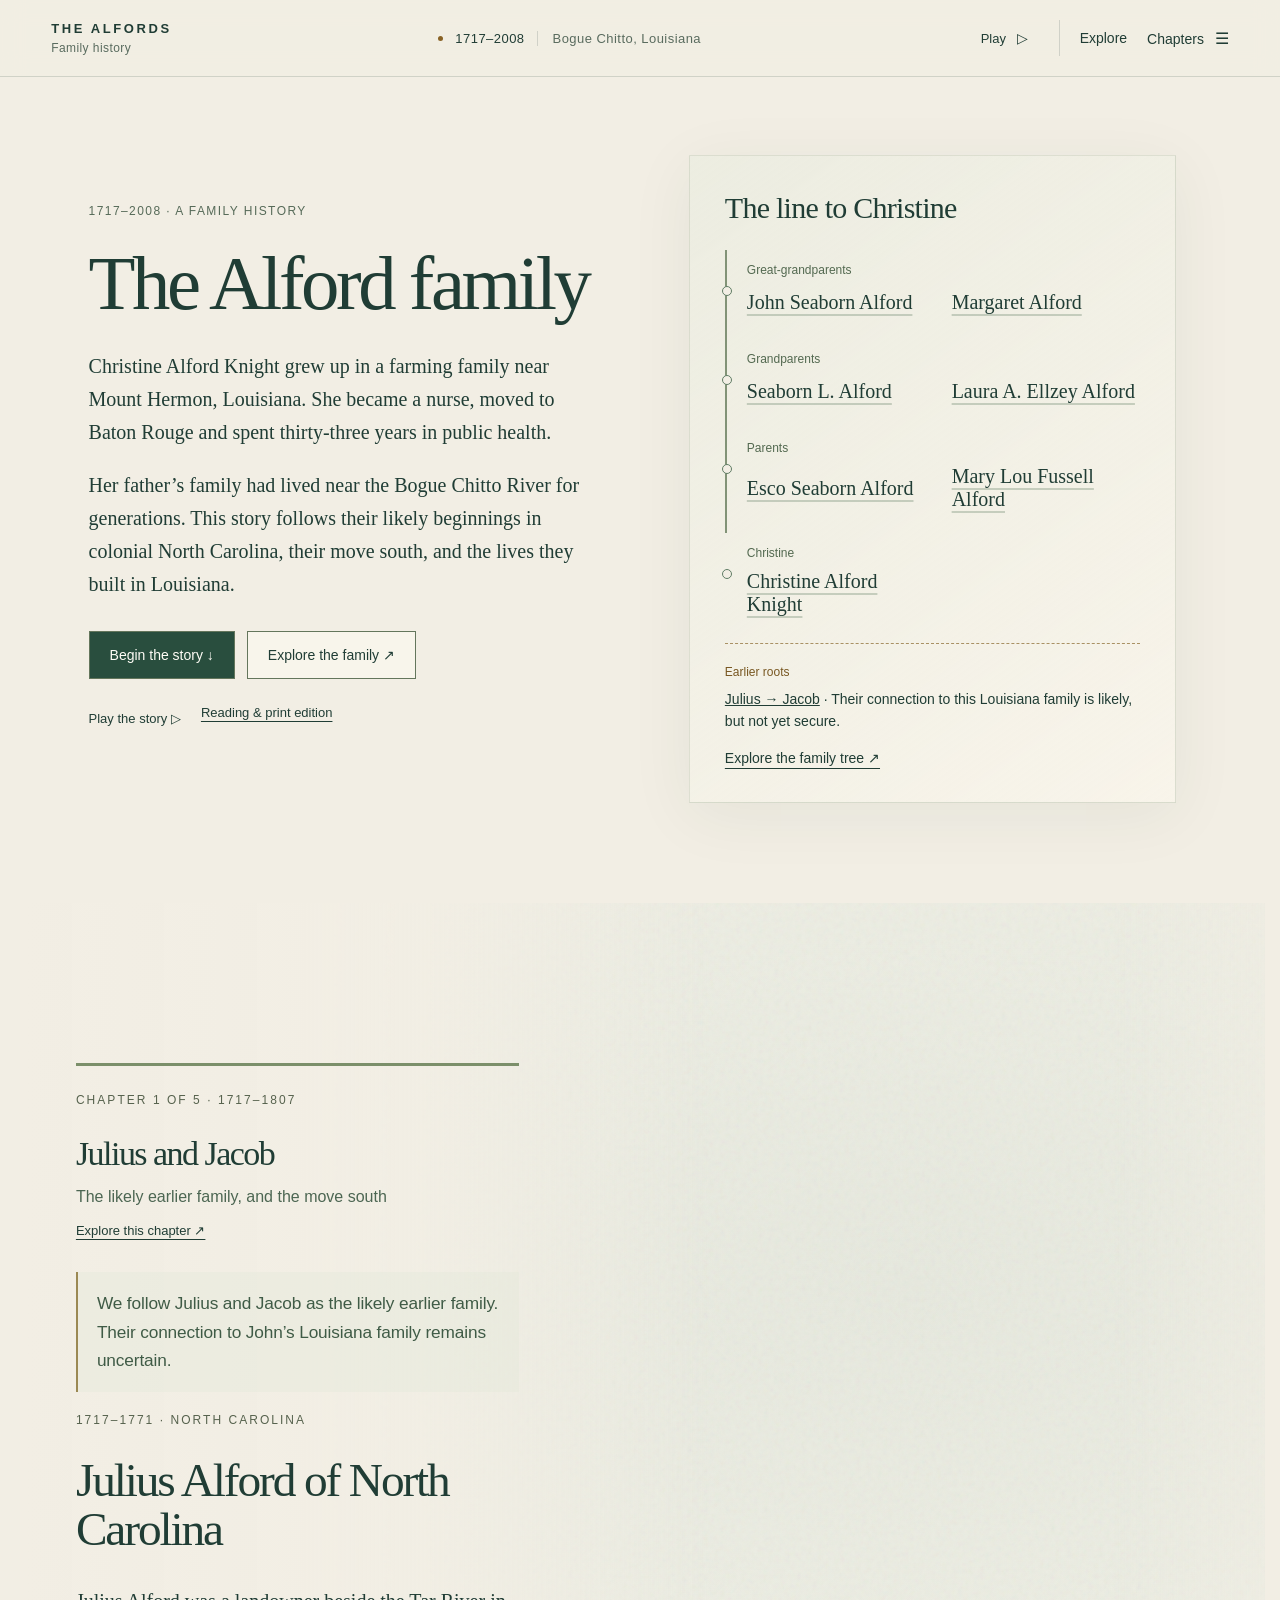
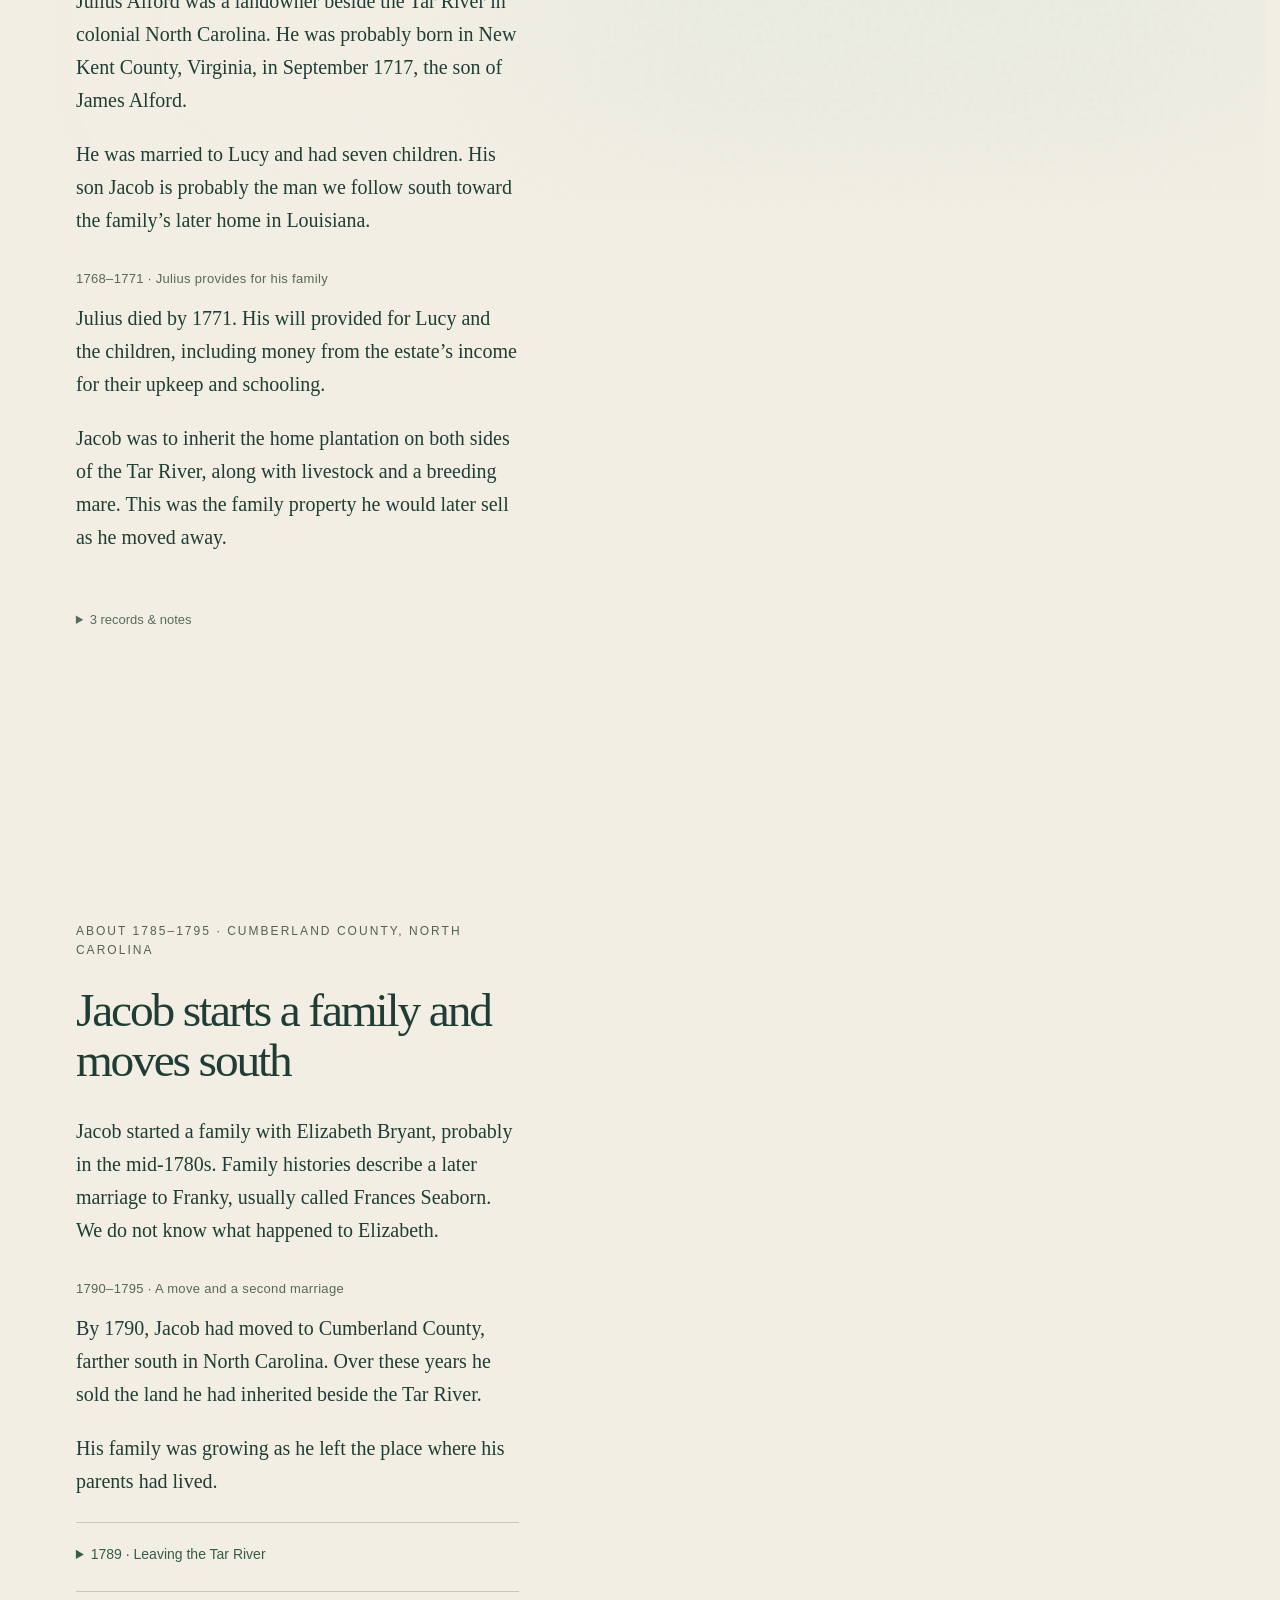
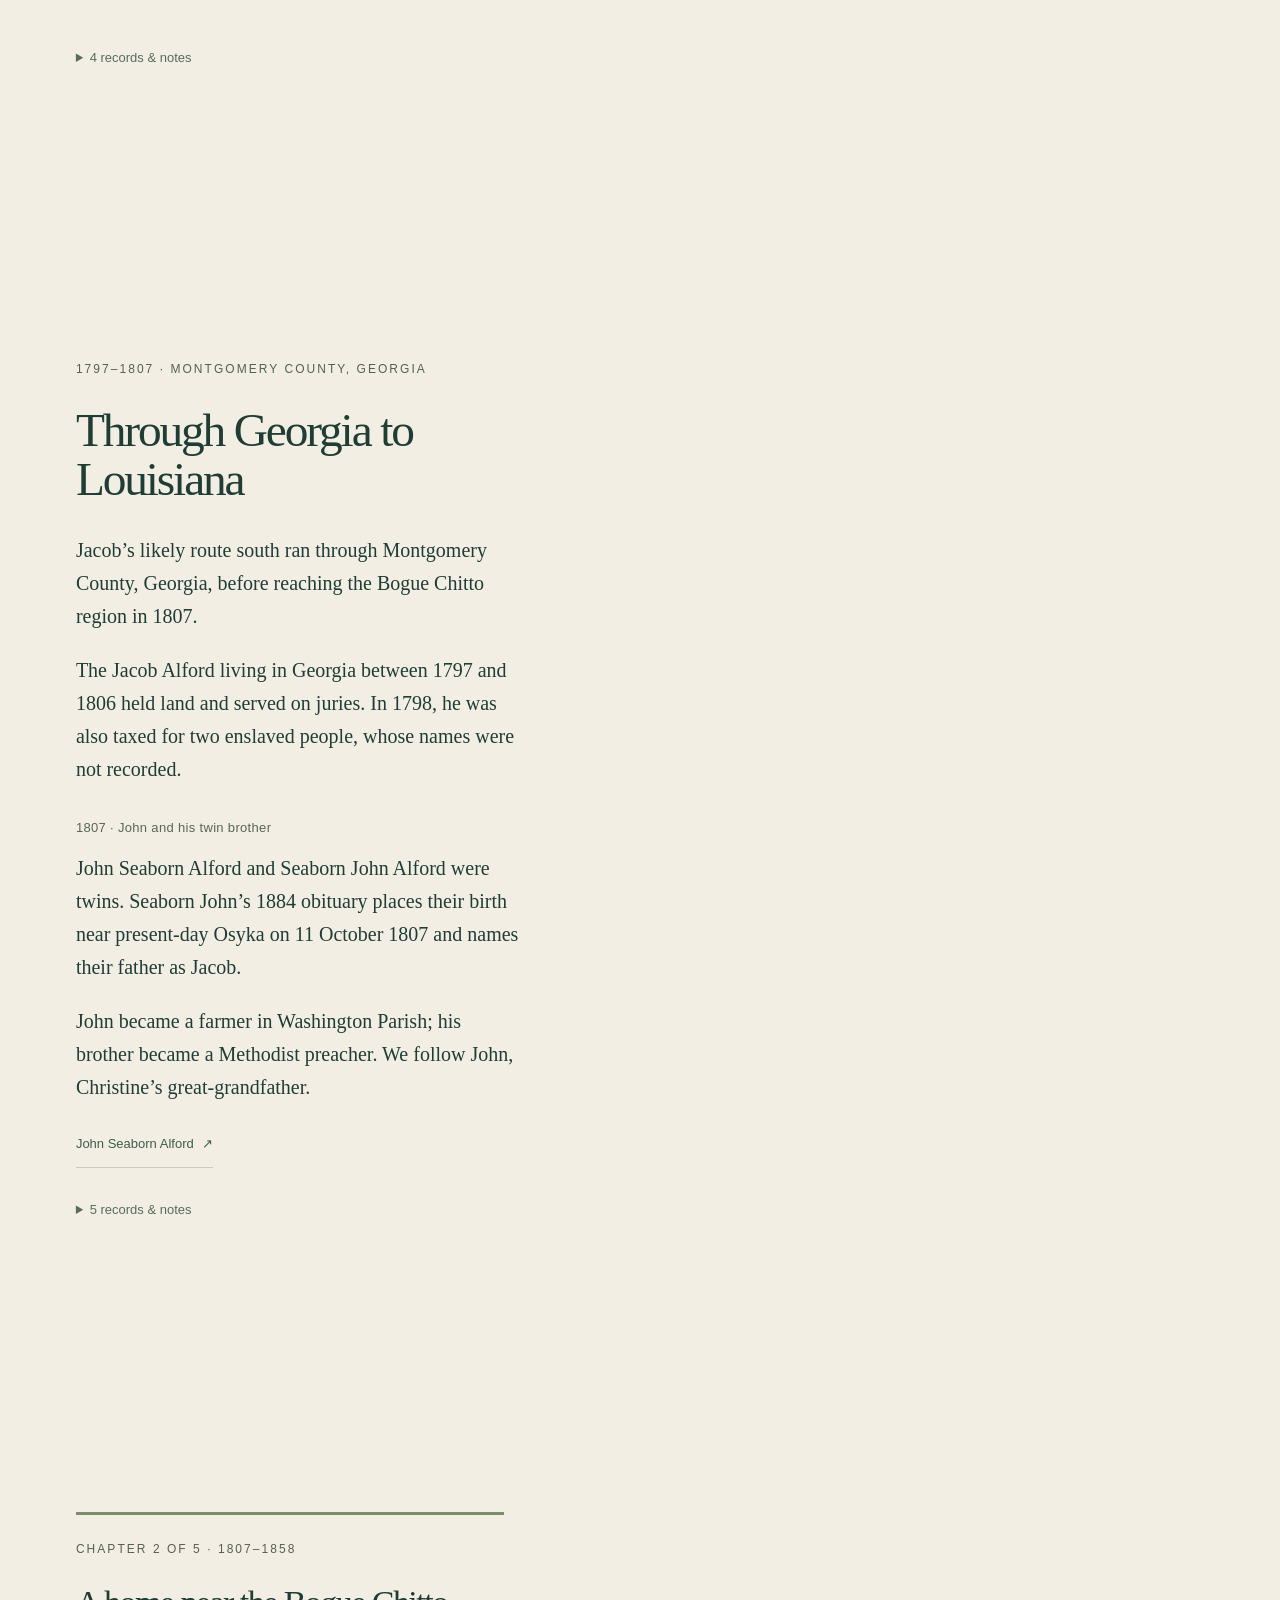
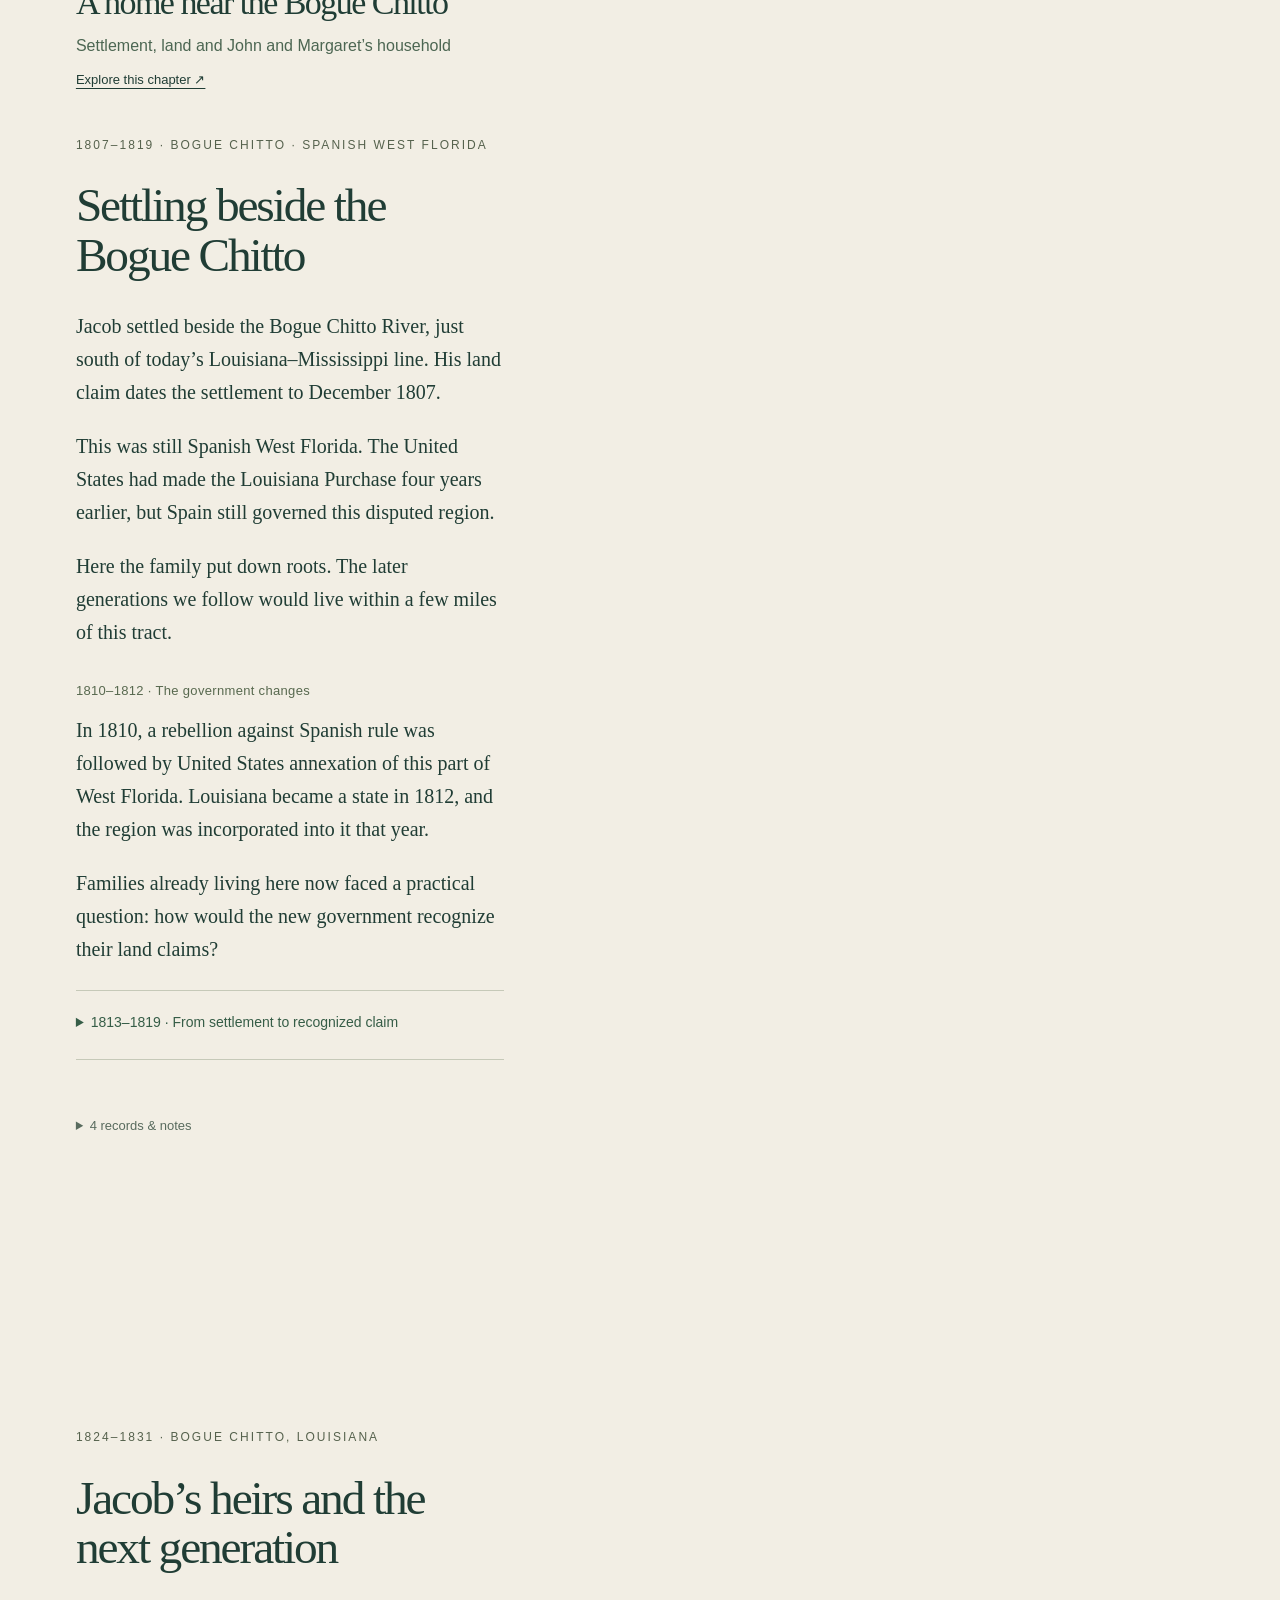
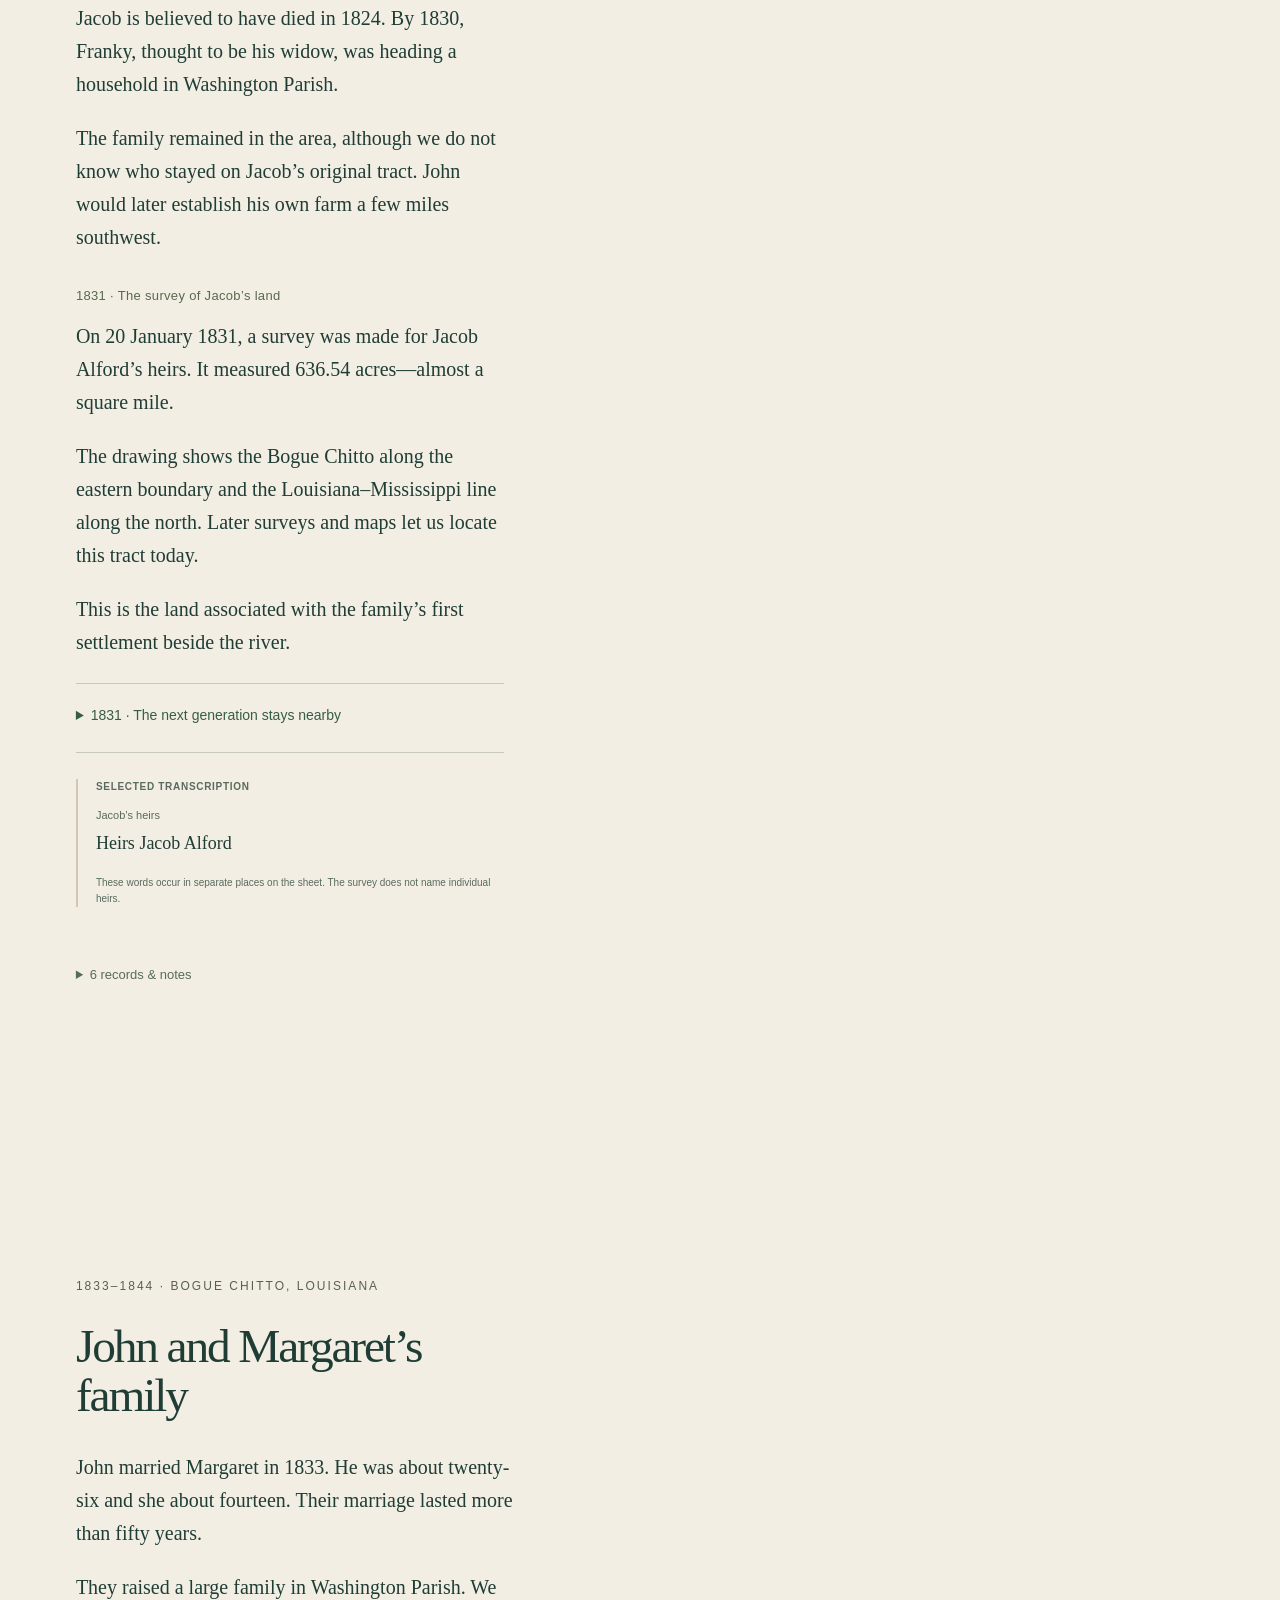
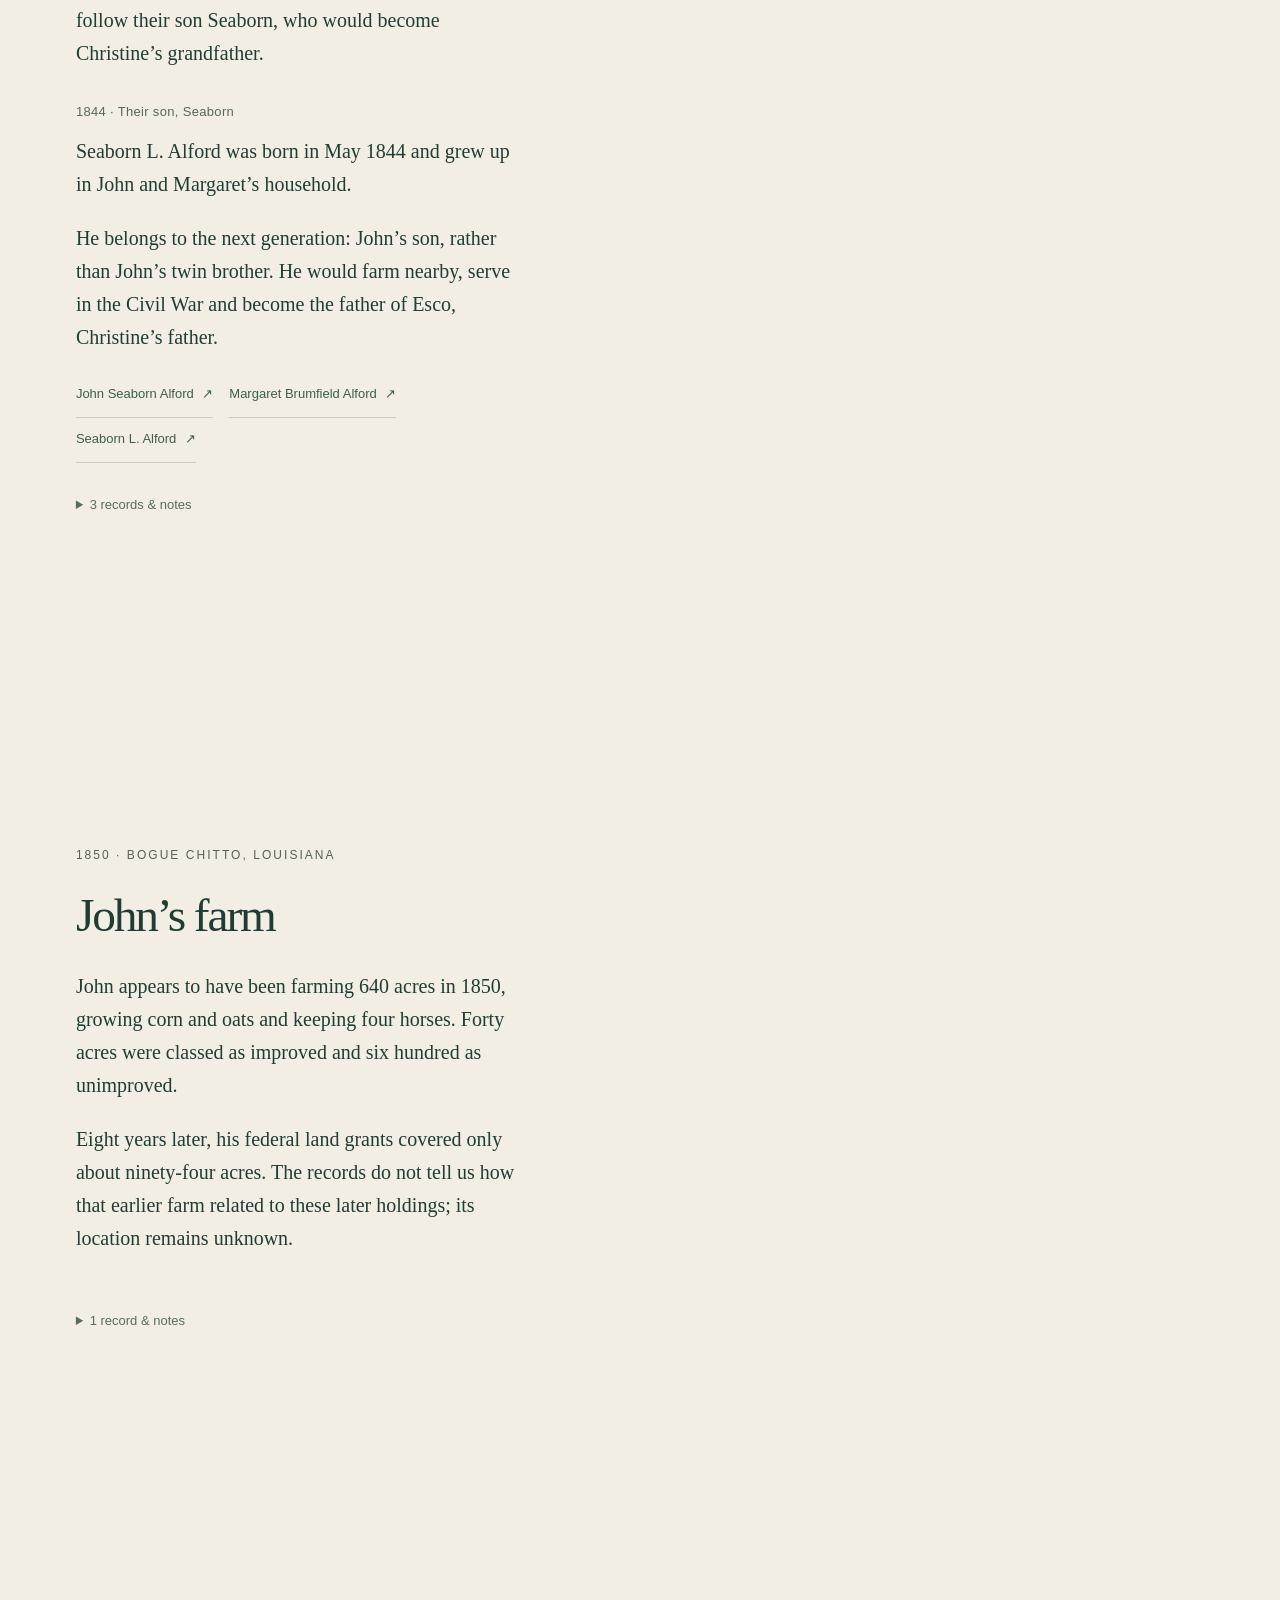
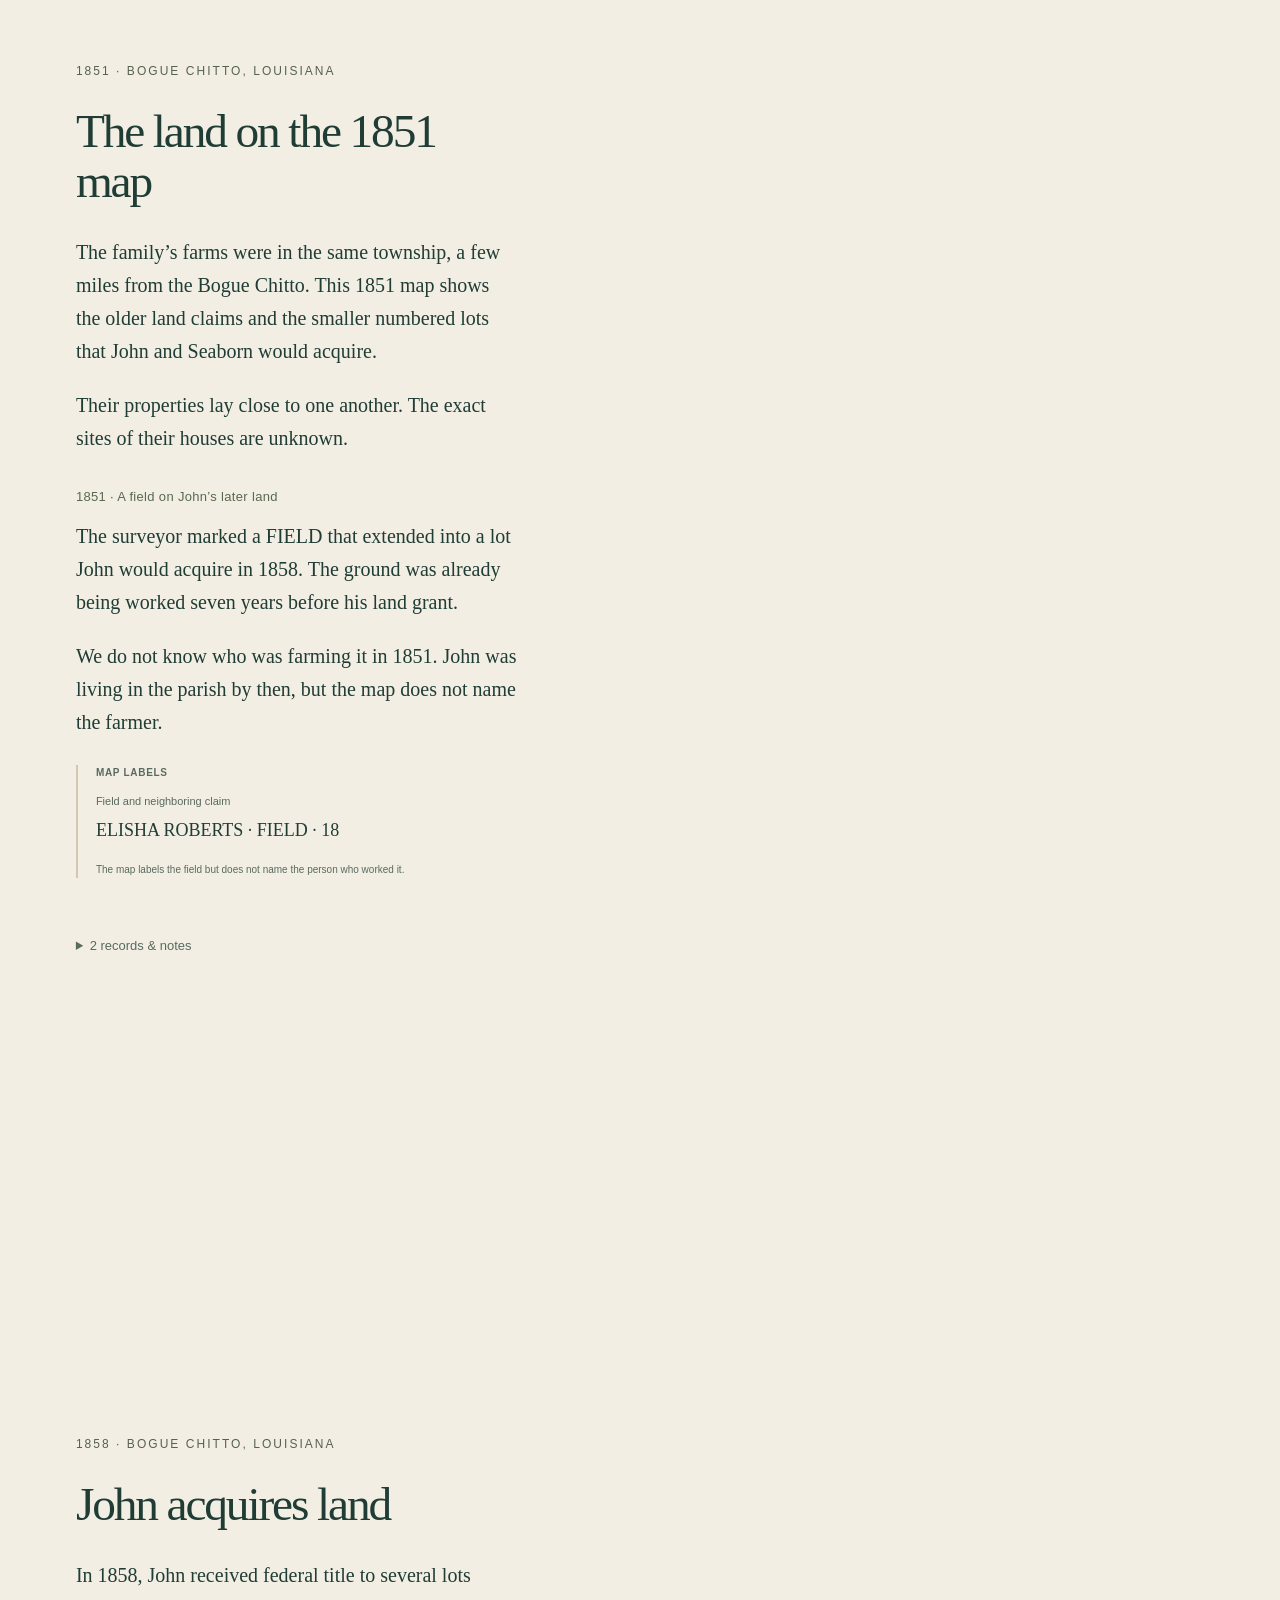
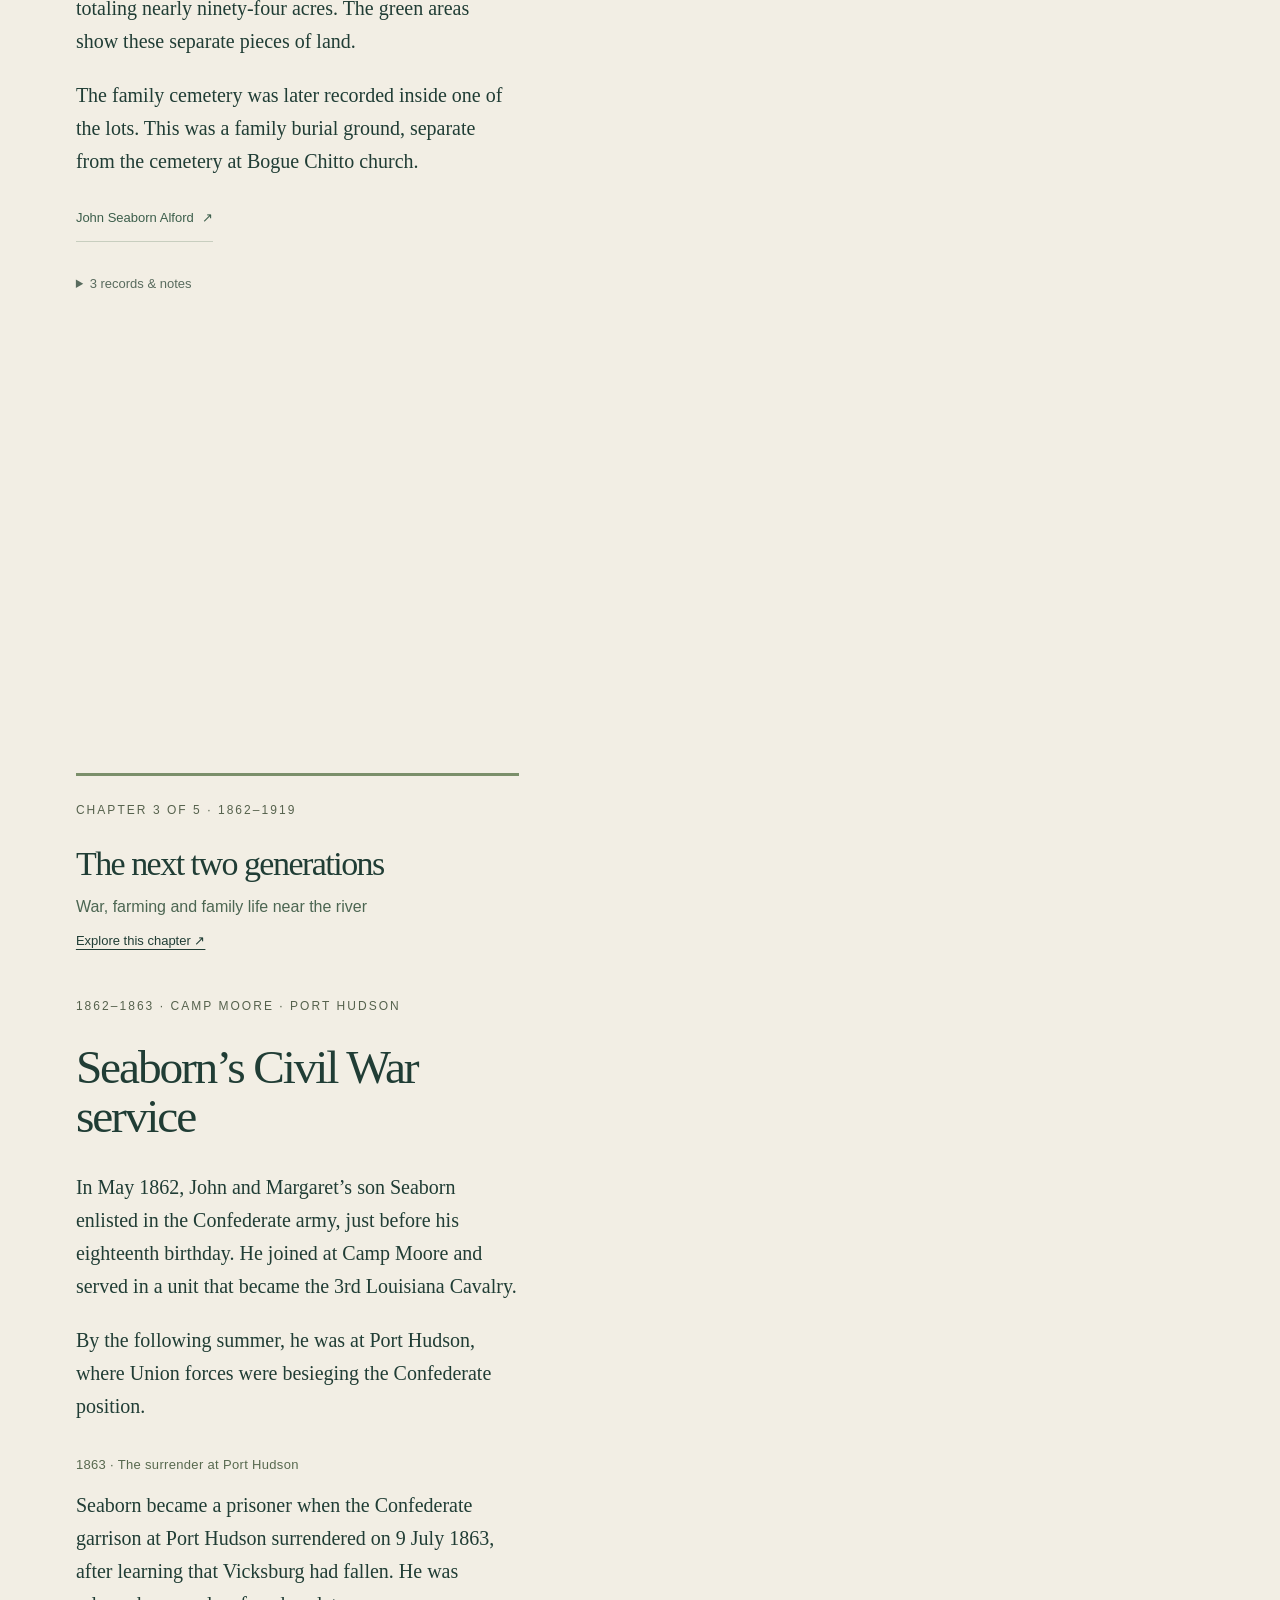
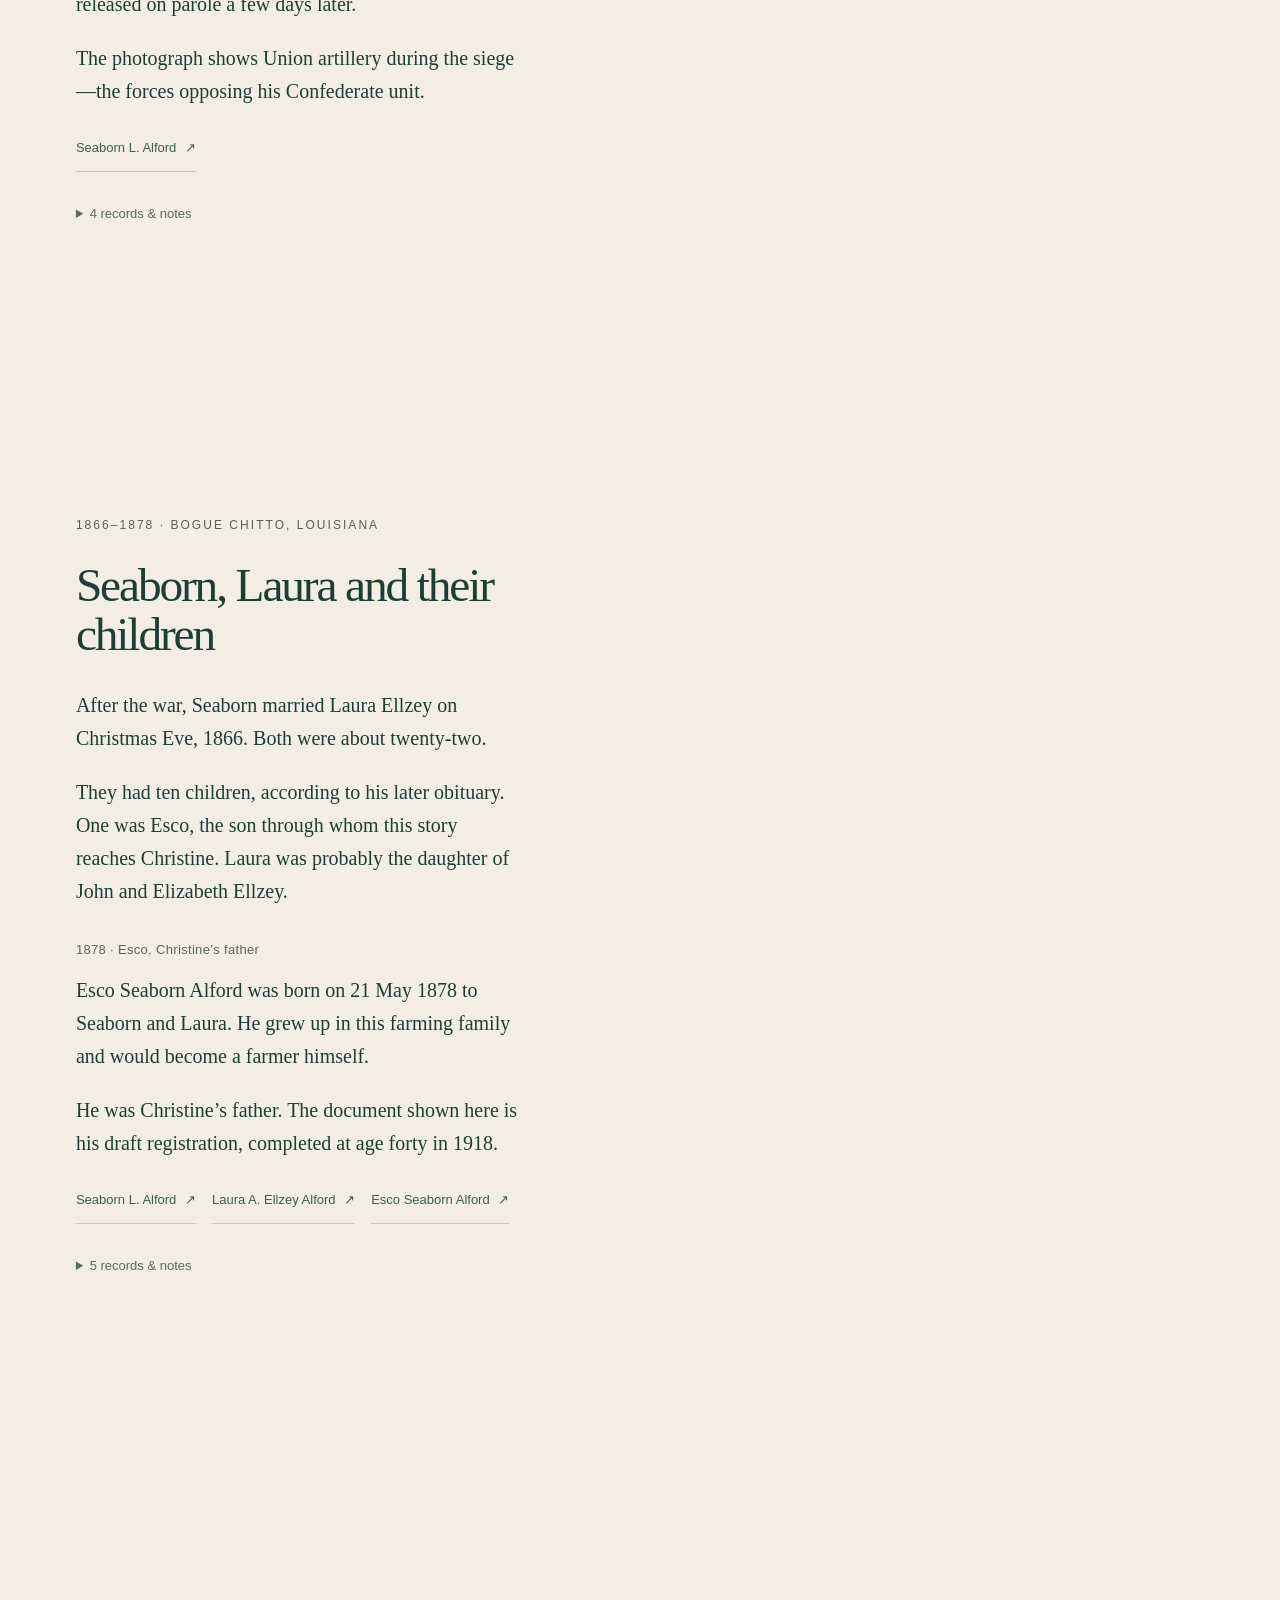
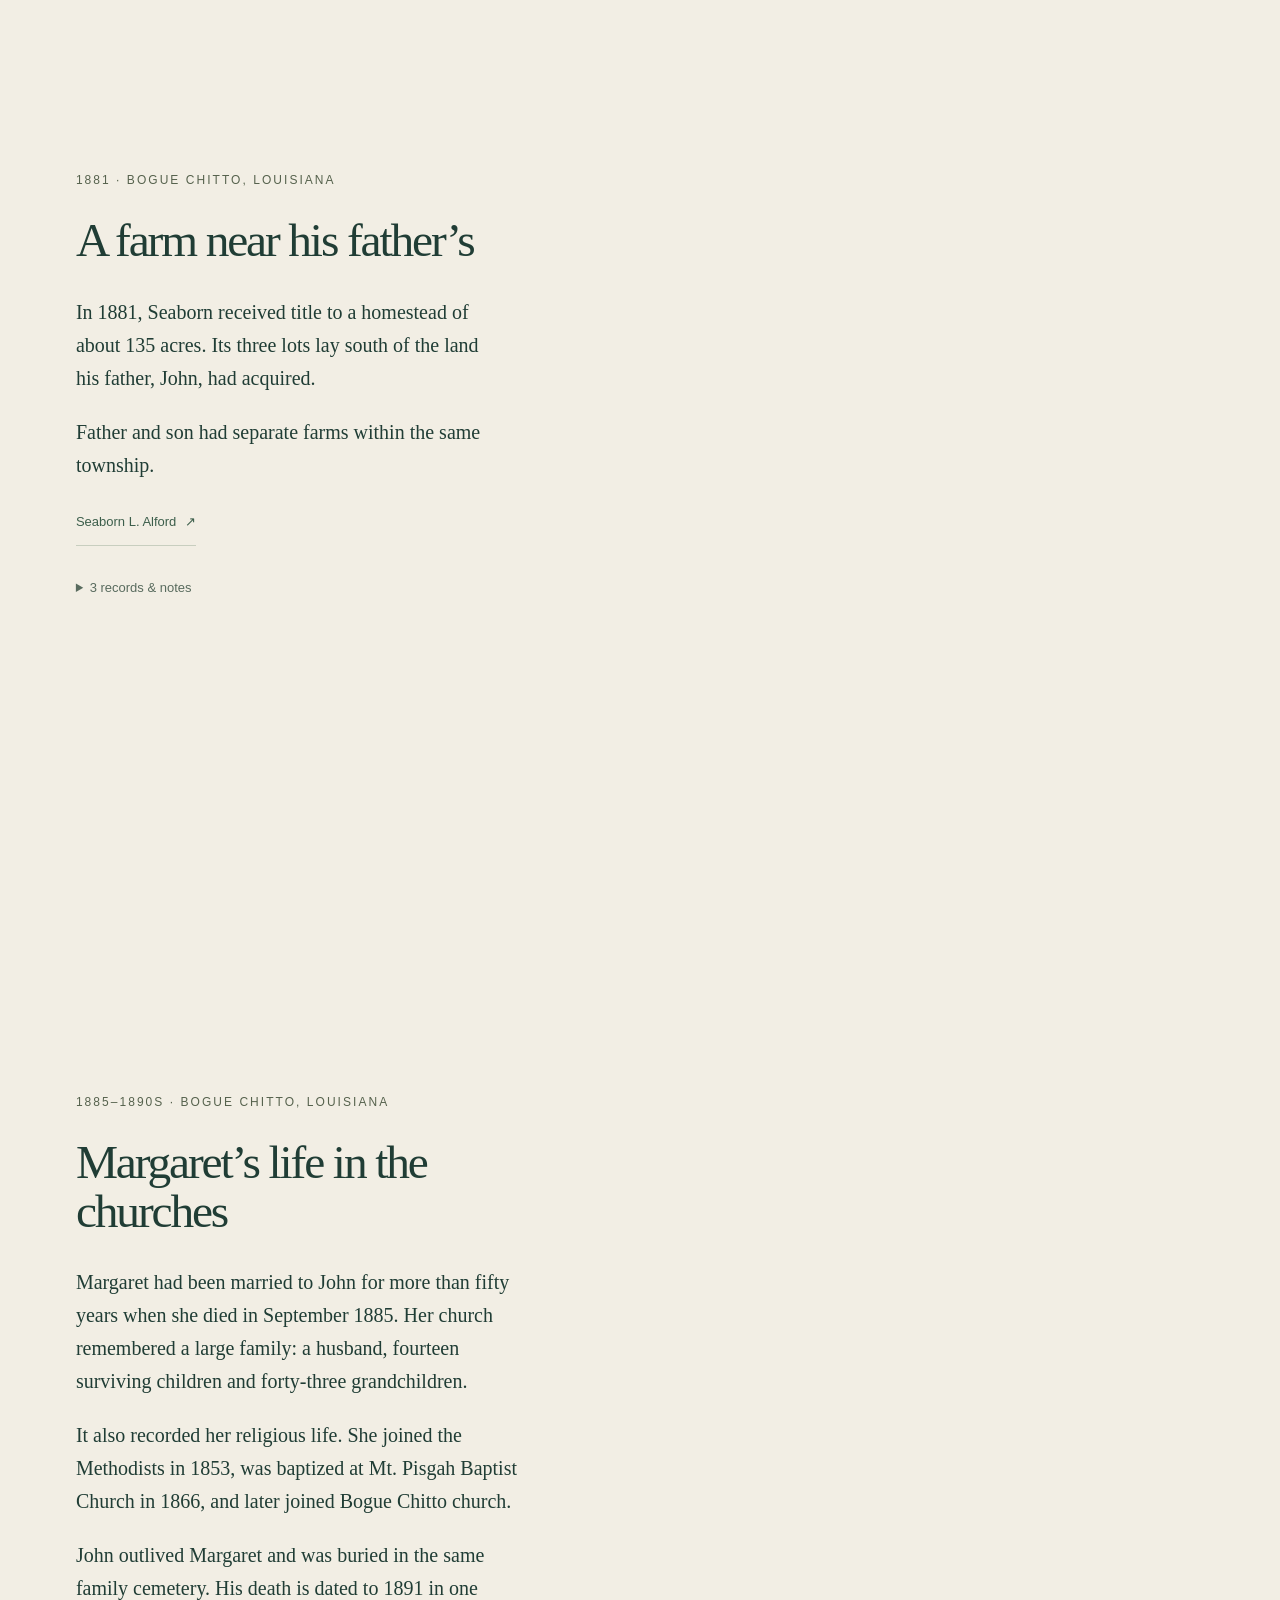
==== commit af6856f7: "Build animated Bogue Chitto atlas and survey comparison" ====
--- a/index.html
+++ b/index.html
@@ -7,6 +7,7 @@
 <link rel="stylesheet" href="walk.css">
 <link rel="stylesheet" href="experience.css">
 <script>document.documentElement.classList.add('js');</script>
+<link rel="stylesheet" href="river-atlas.css">
 </head>
 <body>
 <a class="skip" href="#north-carolina">Skip to the story</a>
@@ -877,6 +878,7 @@
    <div id="document-focus-label" class="document-focus-label" aria-hidden="true"></div>
    <button id="document-open" class="document-open" type="button" aria-haspopup="dialog" aria-controls="source-dialog" hidden><span>Expand & explore <b aria-hidden="true">↗</b></span></button>
   </div>
+  <section id="river-atlas" class="river-atlas" aria-label="Bogue Chitto family landscape" hidden></section>
   <div id="family-stage" class="family-stage"></div>
   <div id="graphic-stage" class="graphic-stage"></div>
   <div class="map-source-label" id="map-source-label">Historical land reconstructed on modern river geography</div>
@@ -971,5 +973,5 @@
  <details id="source-details" class="source-details"><summary>Source, citation & image details</summary><div class="source-details-body"><div id="source-note" class="source-note"></div><p id="source-citation" class="source-citation"></p><a id="source-original" target="_blank" rel="noopener">Open source image ↗</a></div></details><nav id="source-sequence" class="record-sequence" aria-label="Related records"></nav>
 </dialog>
 <noscript><div class="no-script">Read the complete story above, or use the <a href="story.html">reading edition with family summaries and source notes</a>.</div></noscript>
-<script src="walk-map.js"></script><script src="walk-data.js"></script><script src="record-viewer.js"></script><script src="walk.js"></script>
+<script src="walk-map.js"></script><script src="walk-data.js"></script><script src="record-viewer.js"></script><script src="river-atlas.js"></script><script src="walk.js"></script>
 </body></html>
--- a/walk.css
+++ b/walk.css
@@ -1,6 +1,6 @@
 @charset "UTF-8";
 :root{--paper:#f2eee4;--ink:#203d35;--muted:#67776b;--gold:#aa7634;--green:#477567;--rule:#203d3529;--serif:"Iowan Old Style","Baskerville","Palatino Linotype",Georgia,serif;--sans:-apple-system,BlinkMacSystemFont,"Segoe UI",sans-serif;--vh:1svh}
-*{box-sizing:border-box}html{scroll-behavior:smooth;scroll-padding-top:95px}body{margin:0;background:var(--paper);color:var(--ink);font-family:var(--serif);-webkit-font-smoothing:antialiased}button,a{-webkit-tap-highlight-color:transparent}a{color:inherit}button{font:inherit;color:inherit;cursor:pointer;border:0;background:none}button:focus-visible,a:focus-visible{outline:2px solid var(--gold);outline-offset:6px}button:disabled{opacity:.35;cursor:default}::selection{background:#c8b18a;color:#183b32}.skip{position:fixed;top:-100px;left:20px;z-index:100;background:var(--ink);color:white;padding:15px}.skip:focus{top:10px}.masthead{height:77px;position:fixed;z-index:20;top:0;width:100%;padding:0 4%;display:flex;align-items:center;justify-content:space-between;background:#f2eee4ed;backdrop-filter:blur(12px);border-bottom:1px solid var(--rule);font-family:var(--sans)}.wordmark{font-size:13px;letter-spacing:.2em;font-weight:650;text-decoration:none}.wordmark span{display:block;font-size:10px;letter-spacing:.035em;font-weight:400;color:var(--muted);margin-top:5px}.chapter-location{display:flex;align-items:center;gap:12px;font-size:11px;letter-spacing:.035em}.header-dot{width:5px;height:5px;background:var(--gold);border-radius:50%}#current-year{font-variant-numeric:tabular-nums;min-width:66px}.header-place{color:var(--muted);border-left:1px solid var(--rule);padding-left:15px}.masthead nav button{padding:14px 0 14px 15px;font-size:12px}.masthead nav span{margin-left:17px;font-size:16px}.reading-progress{position:absolute;bottom:-1px;left:0;width:100%;height:2px}#progress-fill{display:block;width:100%;height:100%;transform-origin:left;background:var(--gold);transform:scaleX(0)}.journey{position:relative}.landscape{display:none}.js .landscape{display:block;position:sticky;top:0;height:100svh;overflow:hidden;background:#e9ebe0;isolation:isolate}.landscape-paper{position:absolute;inset:0;background:radial-gradient(ellipse at 72% 42%,#e7e9df 0%,#ecede3 48%,var(--paper) 85%)}.landscape-paper:after{content:"";position:absolute;inset:0;opacity:.18;background-image:url("data:image/svg+xml,%3Csvg viewBox='0 0 200 200' xmlns='http://www.w3.org/2000/svg'%3E%3Cfilter id='n'%3E%3CfeTurbulence type='fractalNoise' baseFrequency='.83' numOctaves='3' stitchTiles='stitch'/%3E%3C/filter%3E%3Crect width='100%25' height='100%25' opacity='.34' filter='url(%23n)'/%3E%3C/svg%3E");mix-blend-mode:multiply}#land-map{position:absolute;inset:0;width:100%;height:100%;overflow:visible}.land-grid{fill:none;stroke:#758b7740;stroke-width:1;vector-effect:non-scaling-stroke}.river-bank{fill:none;stroke:#d0dbce;stroke-width:25;stroke-linejoin:round;stroke-linecap:round;vector-effect:non-scaling-stroke}.river-water{fill:none;stroke:#739e9c;stroke-width:5;stroke-linejoin:round;stroke-linecap:round;vector-effect:non-scaling-stroke}.river-center{fill:none;stroke:#dfe9de;stroke-width:1;stroke-linejoin:round;vector-effect:non-scaling-stroke}.land-tract{stroke-width:1.7;vector-effect:non-scaling-stroke;stroke-linejoin:round}.land-tract.jacob{fill:#c7ad7047;stroke:#a48147;stroke-dasharray:5 3}.land-tract.john{fill:#40776449;stroke:#3a6a58}.land-tract.seaborn{fill:#c39b555e;stroke:#a5722c}.map-vignette{position:absolute;inset:0;background:linear-gradient(90deg,var(--paper) 2%,#f2eee4fc 24%,#f2eee4dd 34%,#f2eee400 56%,transparent 88%,#f2eee466),linear-gradient(0deg,#f2eee4a6,transparent 13%);pointer-events:none}#map-labels{position:absolute;inset:0;pointer-events:none}.map-label{position:absolute;font-family:var(--sans);width:max-content;max-width:230px;will-change:transform,opacity}.map-label .label-title{display:block;font-size:11px;letter-spacing:.075em;text-transform:uppercase;font-weight:600;text-shadow:0 1px 6px var(--paper),0 -1px 6px var(--paper),1px 0 6px var(--paper)}.map-label .label-sub{display:block;font-size:10px;color:#687465;margin-top:5px;text-shadow:0 1px 5px var(--paper),1px 0 5px var(--paper)}.map-label:before{content:"";position:absolute;left:-13px;top:3px;width:5px;height:5px;border:1px solid currentColor;border-radius:50%;background:var(--paper)}.map-label.river-label{font-family:var(--serif);font-style:italic;color:#557e7a;transform:rotate(-65deg)}.map-label.river-label:before{display:none}.map-label.river-label .label-title{font-size:27px;letter-spacing:.025em;text-transform:none;font-weight:400}.map-label.jacob{color:#8c692f}.map-label.john{color:#295642}.map-label.seaborn{color:#916321}.map-label.small{color:#7f8b76}.map-label.small .label-title{font-size:10px;font-weight:400;letter-spacing:.17em}.map-label.small:before{display:none}.geographic-context{position:absolute;top:111px;right:5%;font-family:var(--sans);text-align:right;display:grid;gap:7px}.geographic-context span:first-child{font-size:10px;letter-spacing:.18em}.geographic-context span:last-child{font-size:11px;color:var(--muted)}.map-compass{position:absolute;right:5.5%;bottom:120px;display:grid;justify-items:center;gap:7px;color:#68816f;font:10px var(--sans)}.map-compass svg{width:17px;height:39px}.map-scale{position:absolute;bottom:62px;right:5%;font:10px var(--sans);color:#617461;text-align:right}.map-scale>span{height:6px;border:1px solid #71806c;border-top:0;display:block;margin-bottom:7px}.map-source-label{position:absolute;bottom:25px;right:5%;font:9px var(--sans);letter-spacing:.02em;color:#73816c}.map-key{position:absolute;bottom:60px;left:49%;display:flex;gap:18px;font:10px var(--sans);color:#506557;opacity:0}.map-key>span{display:flex;align-items:center;gap:7px}.map-key i{width:11px;height:11px;display:inline-block;border:1px solid currentColor}.key-jacob{background:#c7ad7066;color:#a48147}.key-john{background:#40776477;color:#3a6a58}.key-seaborn{background:#c39b5588;color:#a5722c}.narrative{position:relative;z-index:2}.js .narrative{margin-top:-100svh}.beat{min-height:105svh;display:flex;align-items:center;padding:100px 0 110px;position:relative;scroll-margin-top:0;pointer-events:none}.passage{width:33%;max-width:460px;margin-left:7%;pointer-events:auto}.eyebrow{font:10px/1.6 var(--sans);letter-spacing:.17em;text-transform:uppercase;margin:0 0 26px;color:#7b765d}.eyebrow time{color:var(--ink)}h1,h2,p{margin-top:0}h1,h2{font-family:var(--serif);font-weight:400;letter-spacing:-.045em}h1{font-size:clamp(62px,6.9vw,116px);line-height:.98;margin-bottom:30px}h1 em,h2 em{font-weight:400;color:#557764}h2{font-size:clamp(40px,4.3vw,68px);line-height:1.04;margin-bottom:30px}.passage>p:not(.eyebrow):not(.unit-label){font-size:clamp(17px,1.35vw,21px);line-height:1.65;margin-bottom:19px;letter-spacing:-.008em}.passage strong{font-weight:600}.passage .aside{font-style:italic;color:#657668}.source-link{font-family:var(--sans);font-size:10px;line-height:1.6;text-align:left;letter-spacing:.01em;padding:13px 0 6px;border-bottom:1px solid #70847366;margin-top:6px;max-width:100%}.source-link span{margin-left:12px}.source-link:hover{color:#9a6e30;border-color:#9a6e30}.hero{min-height:110svh}.hero .passage{width:60%;max-width:760px}.hero .eyebrow{margin-bottom:38px}.hero .hero-deck{font-size:clamp(20px,1.85vw,29px)!important;line-height:1.4!important;max-width:430px}.hero .hero-context{font:10px/1.8 var(--sans)!important;letter-spacing:.08em!important;text-transform:uppercase;color:#7d806a;margin-top:26px}.start-link{font:11px var(--sans);display:inline-flex;gap:36px;text-decoration:none;margin-top:12px;padding:10px 0;border-bottom:1px solid #81908055}.start-link span{color:var(--gold);font-size:17px}.quiet-beat{min-height:95svh}.acre-number{font-size:clamp(76px,8.8vw,140px);letter-spacing:-.055em;margin-bottom:0;line-height:1.1}.acre-number>span{font-size:.63em;color:var(--gold)}.unit-label{font:10px var(--sans);letter-spacing:.27em;margin:5px 0 30px;color:#8a7b5d}.document-stage{position:absolute;left:45%;right:5%;top:16%;bottom:14%;opacity:0;pointer-events:none;z-index:2}.document-window{position:absolute;inset:0;overflow:hidden;opacity:0;isolation:isolate}.document-window img{position:absolute;max-width:none;transform-origin:0 0;will-change:transform;filter:sepia(.13);box-shadow:0 12px 55px #27352a24}.document-caption{position:absolute;bottom:-42px;left:0;right:0;text-align:center;color:#747667;font:10px/1.65 var(--sans);letter-spacing:.045em}.family-stage{position:absolute;left:46%;right:5%;top:35%;text-align:center;opacity:0;z-index:2}.family-overline{font:10px/1.5 var(--sans);letter-spacing:.2em;color:#8e7b52;margin-bottom:32px}.couple{display:grid;grid-template-columns:1fr 30px 1fr;align-items:center;border-top:1px solid var(--rule);border-bottom:1px solid var(--rule);padding:30px 0}.family-given{display:block;font-size:clamp(24px,2.6vw,41px);line-height:1.15;letter-spacing:-.025em}.family-surname{display:block;font-size:clamp(16px,1.8vw,27px);font-style:italic;color:#6c816c;margin-top:8px}.ampersand{font-size:25px;font-style:italic;color:var(--gold)}.family-child{position:relative;display:grid;justify-items:center;opacity:0}.descent-line{display:block;height:55px;width:1px;background:#b9a071;margin-bottom:14px}.family-child small{font:9px var(--sans);color:#807457;letter-spacing:.13em}.family-child>span:last-child{font-size:35px;margin-top:9px;letter-spacing:-.025em}.family-context{font:11px var(--sans);color:#77836d;letter-spacing:.04em;margin-top:29px}.last-beat{min-height:120svh}.afterword{position:relative;z-index:3;background:#203d35;color:#f0eadb;padding:110px 9%;display:grid;grid-template-columns:1fr 1fr;gap:8%;border-top:1px solid #a38b61}.afterword .eyebrow{color:#b9b299}.afterword h2{font-size:clamp(42px,4.7vw,70px)}.afterword h2 em{color:#b0c2ac}.afterword-copy{font-size:20px;line-height:1.65;max-width:440px}.afterword-copy .edition-note{font:12px/1.8 var(--sans);color:#aebfae;margin-top:28px}.continue-link{display:flex;align-items:center;justify-content:space-between;gap:30px;text-decoration:none;border-top:1px solid #708775;border-bottom:1px solid #708775;padding:19px 0;margin-top:28px;font-size:22px}.plain-link{display:inline-block;font:11px var(--sans);margin-top:24px;text-underline-offset:5px;color:#c1cbbb}.page-footer{display:flex;justify-content:space-between;align-items:center;gap:20px;padding:32px 5%;font:10px/1.6 var(--sans);color:#6c796a}.page-footer a{text-decoration:none}.page-footer button{font:inherit;padding:0}.page-footer a:hover,.page-footer button:hover{text-decoration:underline}.page-footer>span{color:var(--ink)}dialog{padding:34px 40px;border:1px solid #b8bba9;background:var(--paper);color:var(--ink);max-height:88svh;width:720px;max-width:94vw;box-shadow:0 30px 120px #142a2455;overscroll-behavior:contain}dialog::backdrop{background:#18352bb3;backdrop-filter:blur(5px)}dialog h2{font-size:42px;line-height:1.08}.dialog-head{display:flex;justify-content:space-between;align-items:center;gap:15px}.dialog-head .eyebrow{margin-bottom:17px}.close-dialog{font:30px var(--sans);padding:0 5px;align-self:flex-start}.contents-dialog nav{display:grid}.contents-dialog nav a{display:grid;grid-template-columns:55px 1fr 20px;gap:12px;align-items:center;padding:18px 0;border-top:1px solid var(--rule);text-decoration:none;font-size:19px}.contents-dialog time{font:12px var(--sans);color:#8b744d}.contents-dialog b{font-weight:400;font-size:16px;color:#8b744d}.complete-link{display:block;margin-top:28px;font:12px/1.7 var(--sans);text-underline-offset:4px}.source-dialog{width:970px}.source-note{font-size:17px;line-height:1.7;max-width:75ch}.source-note p{margin-bottom:13px}.source-note blockquote{border-left:1px solid var(--gold);padding-left:20px;margin-left:0;font-style:italic}.source-citation{font:11px/1.8 var(--sans);color:#6d7867;border-top:1px solid var(--rule);padding-top:18px;margin-top:20px}.record-tools{display:flex;gap:14px;align-items:center;padding:14px 0;font:11px var(--sans)}.record-tools button{width:32px;height:32px;border:1px solid var(--rule);font-size:20px}.record-tools a{margin-left:auto;text-underline-offset:4px}.record-scroller{max-height:53svh;overflow:auto;overscroll-behavior:contain;background:#e0ddcf;text-align:center}.record-scroller img{display:block;width:100%;max-width:none;height:auto;transform-origin:top left;margin:0 auto}.no-script{padding:30px 7%;font-size:18px}.no-script a{text-decoration:underline}[hidden]{display:none!important}
+*{box-sizing:border-box}html{scroll-behavior:auto;scroll-padding-top:95px}body{margin:0;background:var(--paper);color:var(--ink);font-family:var(--serif);-webkit-font-smoothing:antialiased}button,a{-webkit-tap-highlight-color:transparent}a{color:inherit}button{font:inherit;color:inherit;cursor:pointer;border:0;background:none}button:focus-visible,a:focus-visible{outline:2px solid var(--gold);outline-offset:6px}button:disabled{opacity:.35;cursor:default}::selection{background:#c8b18a;color:#183b32}.skip{position:fixed;top:-100px;left:20px;z-index:100;background:var(--ink);color:white;padding:15px}.skip:focus{top:10px}.masthead{height:77px;position:fixed;z-index:20;top:0;width:100%;padding:0 4%;display:flex;align-items:center;justify-content:space-between;background:#f2eee4ed;backdrop-filter:blur(12px);border-bottom:1px solid var(--rule);font-family:var(--sans)}.wordmark{font-size:13px;letter-spacing:.2em;font-weight:650;text-decoration:none}.wordmark span{display:block;font-size:10px;letter-spacing:.035em;font-weight:400;color:var(--muted);margin-top:5px}.chapter-location{display:flex;align-items:center;gap:12px;font-size:11px;letter-spacing:.035em}.header-dot{width:5px;height:5px;background:var(--gold);border-radius:50%}#current-year{font-variant-numeric:tabular-nums;min-width:66px}.header-place{color:var(--muted);border-left:1px solid var(--rule);padding-left:15px}.masthead nav button{padding:14px 0 14px 15px;font-size:12px}.masthead nav span{margin-left:17px;font-size:16px}.reading-progress{position:absolute;bottom:-1px;left:0;width:100%;height:2px}#progress-fill{display:block;width:100%;height:100%;transform-origin:left;background:var(--gold);transform:scaleX(0)}.journey{position:relative}.landscape{display:none}.js .landscape{display:block;position:sticky;top:0;height:100svh;overflow:hidden;background:#e9ebe0;isolation:isolate}.landscape-paper{position:absolute;inset:0;background:radial-gradient(ellipse at 72% 42%,#e7e9df 0%,#ecede3 48%,var(--paper) 85%)}.landscape-paper:after{content:"";position:absolute;inset:0;opacity:.18;background-image:url("data:image/svg+xml,%3Csvg viewBox='0 0 200 200' xmlns='http://www.w3.org/2000/svg'%3E%3Cfilter id='n'%3E%3CfeTurbulence type='fractalNoise' baseFrequency='.83' numOctaves='3' stitchTiles='stitch'/%3E%3C/filter%3E%3Crect width='100%25' height='100%25' opacity='.34' filter='url(%23n)'/%3E%3C/svg%3E");mix-blend-mode:multiply}#land-map{position:absolute;inset:0;width:100%;height:100%;overflow:visible}.land-grid{fill:none;stroke:#758b7740;stroke-width:1;vector-effect:non-scaling-stroke}.river-bank{fill:none;stroke:#d0dbce;stroke-width:25;stroke-linejoin:round;stroke-linecap:round;vector-effect:non-scaling-stroke}.river-water{fill:none;stroke:#739e9c;stroke-width:5;stroke-linejoin:round;stroke-linecap:round;vector-effect:non-scaling-stroke}.river-center{fill:none;stroke:#dfe9de;stroke-width:1;stroke-linejoin:round;vector-effect:non-scaling-stroke}.land-tract{stroke-width:1.7;vector-effect:non-scaling-stroke;stroke-linejoin:round}.land-tract.jacob{fill:#c7ad7047;stroke:#a48147;stroke-dasharray:5 3}.land-tract.john{fill:#40776449;stroke:#3a6a58}.land-tract.seaborn{fill:#c39b555e;stroke:#a5722c}.map-vignette{position:absolute;inset:0;background:linear-gradient(90deg,var(--paper) 2%,#f2eee4fc 24%,#f2eee4dd 34%,#f2eee400 56%,transparent 88%,#f2eee466),linear-gradient(0deg,#f2eee4a6,transparent 13%);pointer-events:none}#map-labels{position:absolute;inset:0;pointer-events:none}.map-label{position:absolute;font-family:var(--sans);width:max-content;max-width:230px;will-change:transform,opacity}.map-label .label-title{display:block;font-size:11px;letter-spacing:.075em;text-transform:uppercase;font-weight:600;text-shadow:0 1px 6px var(--paper),0 -1px 6px var(--paper),1px 0 6px var(--paper)}.map-label .label-sub{display:block;font-size:10px;color:#687465;margin-top:5px;text-shadow:0 1px 5px var(--paper),1px 0 5px var(--paper)}.map-label:before{content:"";position:absolute;left:-13px;top:3px;width:5px;height:5px;border:1px solid currentColor;border-radius:50%;background:var(--paper)}.map-label.river-label{font-family:var(--serif);font-style:italic;color:#557e7a;transform:rotate(-65deg)}.map-label.river-label:before{display:none}.map-label.river-label .label-title{font-size:27px;letter-spacing:.025em;text-transform:none;font-weight:400}.map-label.jacob{color:#8c692f}.map-label.john{color:#295642}.map-label.seaborn{color:#916321}.map-label.small{color:#7f8b76}.map-label.small .label-title{font-size:10px;font-weight:400;letter-spacing:.17em}.map-label.small:before{display:none}.geographic-context{position:absolute;top:111px;right:5%;font-family:var(--sans);text-align:right;display:grid;gap:7px}.geographic-context span:first-child{font-size:10px;letter-spacing:.18em}.geographic-context span:last-child{font-size:11px;color:var(--muted)}.map-compass{position:absolute;right:5.5%;bottom:120px;display:grid;justify-items:center;gap:7px;color:#68816f;font:10px var(--sans)}.map-compass svg{width:17px;height:39px}.map-scale{position:absolute;bottom:62px;right:5%;font:10px var(--sans);color:#617461;text-align:right}.map-scale>span{height:6px;border:1px solid #71806c;border-top:0;display:block;margin-bottom:7px}.map-source-label{position:absolute;bottom:25px;right:5%;font:9px var(--sans);letter-spacing:.02em;color:#73816c}.map-key{position:absolute;bottom:60px;left:49%;display:flex;gap:18px;font:10px var(--sans);color:#506557;opacity:0}.map-key>span{display:flex;align-items:center;gap:7px}.map-key i{width:11px;height:11px;display:inline-block;border:1px solid currentColor}.key-jacob{background:#c7ad7066;color:#a48147}.key-john{background:#40776477;color:#3a6a58}.key-seaborn{background:#c39b5588;color:#a5722c}.narrative{position:relative;z-index:2}.js .narrative{margin-top:-100svh}.beat{min-height:105svh;display:flex;align-items:center;padding:100px 0 110px;position:relative;scroll-margin-top:0;pointer-events:none}.passage{width:33%;max-width:460px;margin-left:7%;pointer-events:auto}.eyebrow{font:10px/1.6 var(--sans);letter-spacing:.17em;text-transform:uppercase;margin:0 0 26px;color:#7b765d}.eyebrow time{color:var(--ink)}h1,h2,p{margin-top:0}h1,h2{font-family:var(--serif);font-weight:400;letter-spacing:-.045em}h1{font-size:clamp(62px,6.9vw,116px);line-height:.98;margin-bottom:30px}h1 em,h2 em{font-weight:400;color:#557764}h2{font-size:clamp(40px,4.3vw,68px);line-height:1.04;margin-bottom:30px}.passage>p:not(.eyebrow):not(.unit-label){font-size:clamp(17px,1.35vw,21px);line-height:1.65;margin-bottom:19px;letter-spacing:-.008em}.passage strong{font-weight:600}.passage .aside{font-style:italic;color:#657668}.source-link{font-family:var(--sans);font-size:10px;line-height:1.6;text-align:left;letter-spacing:.01em;padding:13px 0 6px;border-bottom:1px solid #70847366;margin-top:6px;max-width:100%}.source-link span{margin-left:12px}.source-link:hover{color:#9a6e30;border-color:#9a6e30}.hero{min-height:110svh}.hero .passage{width:60%;max-width:760px}.hero .eyebrow{margin-bottom:38px}.hero .hero-deck{font-size:clamp(20px,1.85vw,29px)!important;line-height:1.4!important;max-width:430px}.hero .hero-context{font:10px/1.8 var(--sans)!important;letter-spacing:.08em!important;text-transform:uppercase;color:#7d806a;margin-top:26px}.start-link{font:11px var(--sans);display:inline-flex;gap:36px;text-decoration:none;margin-top:12px;padding:10px 0;border-bottom:1px solid #81908055}.start-link span{color:var(--gold);font-size:17px}.quiet-beat{min-height:95svh}.acre-number{font-size:clamp(76px,8.8vw,140px);letter-spacing:-.055em;margin-bottom:0;line-height:1.1}.acre-number>span{font-size:.63em;color:var(--gold)}.unit-label{font:10px var(--sans);letter-spacing:.27em;margin:5px 0 30px;color:#8a7b5d}.document-stage{position:absolute;left:45%;right:5%;top:16%;bottom:14%;opacity:0;pointer-events:none;z-index:2}.document-window{position:absolute;inset:0;overflow:hidden;opacity:0;isolation:isolate}.document-window img{position:absolute;max-width:none;transform-origin:0 0;will-change:transform;filter:sepia(.13);box-shadow:0 12px 55px #27352a24}.document-caption{position:absolute;bottom:-42px;left:0;right:0;text-align:center;color:#747667;font:10px/1.65 var(--sans);letter-spacing:.045em}.family-stage{position:absolute;left:46%;right:5%;top:35%;text-align:center;opacity:0;z-index:2}.family-overline{font:10px/1.5 var(--sans);letter-spacing:.2em;color:#8e7b52;margin-bottom:32px}.couple{display:grid;grid-template-columns:1fr 30px 1fr;align-items:center;border-top:1px solid var(--rule);border-bottom:1px solid var(--rule);padding:30px 0}.family-given{display:block;font-size:clamp(24px,2.6vw,41px);line-height:1.15;letter-spacing:-.025em}.family-surname{display:block;font-size:clamp(16px,1.8vw,27px);font-style:italic;color:#6c816c;margin-top:8px}.ampersand{font-size:25px;font-style:italic;color:var(--gold)}.family-child{position:relative;display:grid;justify-items:center;opacity:0}.descent-line{display:block;height:55px;width:1px;background:#b9a071;margin-bottom:14px}.family-child small{font:9px var(--sans);color:#807457;letter-spacing:.13em}.family-child>span:last-child{font-size:35px;margin-top:9px;letter-spacing:-.025em}.family-context{font:11px var(--sans);color:#77836d;letter-spacing:.04em;margin-top:29px}.last-beat{min-height:120svh}.afterword{position:relative;z-index:3;background:#203d35;color:#f0eadb;padding:110px 9%;display:grid;grid-template-columns:1fr 1fr;gap:8%;border-top:1px solid #a38b61}.afterword .eyebrow{color:#b9b299}.afterword h2{font-size:clamp(42px,4.7vw,70px)}.afterword h2 em{color:#b0c2ac}.afterword-copy{font-size:20px;line-height:1.65;max-width:440px}.afterword-copy .edition-note{font:12px/1.8 var(--sans);color:#aebfae;margin-top:28px}.continue-link{display:flex;align-items:center;justify-content:space-between;gap:30px;text-decoration:none;border-top:1px solid #708775;border-bottom:1px solid #708775;padding:19px 0;margin-top:28px;font-size:22px}.plain-link{display:inline-block;font:11px var(--sans);margin-top:24px;text-underline-offset:5px;color:#c1cbbb}.page-footer{display:flex;justify-content:space-between;align-items:center;gap:20px;padding:32px 5%;font:10px/1.6 var(--sans);color:#6c796a}.page-footer a{text-decoration:none}.page-footer button{font:inherit;padding:0}.page-footer a:hover,.page-footer button:hover{text-decoration:underline}.page-footer>span{color:var(--ink)}dialog{padding:34px 40px;border:1px solid #b8bba9;background:var(--paper);color:var(--ink);max-height:88svh;width:720px;max-width:94vw;box-shadow:0 30px 120px #142a2455;overscroll-behavior:contain}dialog::backdrop{background:#18352bb3;backdrop-filter:blur(5px)}dialog h2{font-size:42px;line-height:1.08}.dialog-head{display:flex;justify-content:space-between;align-items:center;gap:15px}.dialog-head .eyebrow{margin-bottom:17px}.close-dialog{font:30px var(--sans);padding:0 5px;align-self:flex-start}.contents-dialog nav{display:grid}.contents-dialog nav a{display:grid;grid-template-columns:55px 1fr 20px;gap:12px;align-items:center;padding:18px 0;border-top:1px solid var(--rule);text-decoration:none;font-size:19px}.contents-dialog time{font:12px var(--sans);color:#8b744d}.contents-dialog b{font-weight:400;font-size:16px;color:#8b744d}.complete-link{display:block;margin-top:28px;font:12px/1.7 var(--sans);text-underline-offset:4px}.source-dialog{width:970px}.source-note{font-size:17px;line-height:1.7;max-width:75ch}.source-note p{margin-bottom:13px}.source-note blockquote{border-left:1px solid var(--gold);padding-left:20px;margin-left:0;font-style:italic}.source-citation{font:11px/1.8 var(--sans);color:#6d7867;border-top:1px solid var(--rule);padding-top:18px;margin-top:20px}.record-tools{display:flex;gap:14px;align-items:center;padding:14px 0;font:11px var(--sans)}.record-tools button{width:32px;height:32px;border:1px solid var(--rule);font-size:20px}.record-tools a{margin-left:auto;text-underline-offset:4px}.record-scroller{max-height:53svh;overflow:auto;overscroll-behavior:contain;background:#e0ddcf;text-align:center}.record-scroller img{display:block;width:100%;max-width:none;height:auto;transform-origin:top left;margin:0 auto}.no-script{padding:30px 7%;font-size:18px}.no-script a{text-decoration:underline}[hidden]{display:none!important}
 @media(min-width:1600px){.passage{margin-left:10%}.hero h1{font-size:126px}}
 @media(max-width:1000px) and (min-width:701px){.passage{width:36%;margin-left:5%}.passage>p:not(.eyebrow):not(.unit-label){font-size:18px}.hero .passage{width:65%}.hero h1{font-size:78px}.map-key{left:46%;gap:10px;font-size:9px}.family-given{font-size:29px}.family-child>span:last-child{font-size:27px}.header-place{display:none}.geographic-context{right:4%}.map-source-label{font-size:8px}}
 @media(max-width:700px){
--- a/river-atlas.css
+++ b/river-atlas.css
@@ -0,0 +1,18 @@
+/* A drawn atlas, with typography kept in screen space at every camera scale. */
+.river-atlas{position:absolute;left:43%;right:3%;top:154px;bottom:22px;z-index:6;display:flex;flex-direction:column;pointer-events:auto;background:#ebe9db;border:1px solid #b2b39d;box-shadow:0 16px 48px #263f3012;overflow:hidden}
+.river-atlas-heading{padding:22px 25px 12px;background:linear-gradient(#f5f1e7,#f5f1e700);z-index:2;flex:none;pointer-events:none}.river-atlas-eyebrow{font:10px var(--sans);font-weight:650;letter-spacing:.15em;color:#687152}.river-atlas-heading h3{font:normal clamp(23px,2.15vw,34px)/1.12 var(--serif);letter-spacing:-.025em;margin:8px 0}.river-atlas-heading p{font:12px/1.5 var(--sans);margin:0;color:#52614c;min-height:18px}
+.river-atlas-canvas{position:relative;flex:1;min-height:0;overflow:hidden;background:radial-gradient(ellipse at 80% 45%,#e1e6d3,transparent 65%),repeating-linear-gradient(0deg,#e8e7d733 0 1px,transparent 1px 4px)}.river-atlas-map{position:absolute;inset:0;width:100%;height:100%;overflow:hidden}.river-atlas-map path{fill:none;stroke-linecap:round;stroke-linejoin:round;vector-effect:non-scaling-stroke}.river-atlas-grid{stroke:#839479;stroke-opacity:.3;stroke-width:.8;stroke-dasharray:2 4}.river-atlas-valley{stroke:#9db5a4;stroke-width:58;stroke-opacity:.16}.river-atlas-bank{stroke:#a7bfb7;stroke-width:14;stroke-opacity:.75}.river-atlas-water{stroke:#517e88;stroke-width:4}.river-atlas-light{stroke:#e4eeea;stroke-width:1}.river-atlas-border{stroke:#777664;stroke-width:1;stroke-dasharray:7 4}
+.river-atlas-map .river-atlas-tract{stroke-width:1.5}.river-atlas-tract.jacob{fill:#bf954437;stroke:#977333}.river-atlas-tract.john{fill:#63886450;stroke:#365c43}.river-atlas-tract.seaborn{fill:url(#atlas-lot-hatch);stroke:#926428}.river-atlas-ink{stroke-width:2.7;stroke-dasharray:1;fill:none!important}.river-atlas-ink.jacob{stroke:#96713a}.river-atlas-ink.john{stroke:#284f3a}.river-atlas-ink.seaborn{stroke:#8e5e2a}
+.river-atlas-labels{position:absolute;inset:0;pointer-events:none}.river-person,.river-section,.river-state-line,.river-name,.river-cemetery{position:absolute;max-width:190px;width:max-content;line-height:1.2;opacity:0}.river-person{padding:7px 10px;background:#f4f1e4ef;border-left:3px solid #95743c;box-shadow:0 2px 9px #3944340e}.river-person.john{border-color:#3c6047}.river-person.seaborn{border-color:#a27135}.river-person b{font:600 14px/1.2 var(--sans);display:block}.river-person small{display:block;font:11px/1.3 var(--sans);margin-top:4px;color:#58604e}.river-section{font:9px var(--sans);text-transform:uppercase;letter-spacing:.12em;color:#6f7d64}.river-state-line{font:10px/1.3 var(--sans);color:#66634d;letter-spacing:.03em;background:#eae8dcb3;padding:2px}.river-name{font:italic 25px var(--serif);color:#547f88;transform:rotate(-57deg);transform-origin:center;text-shadow:0 1px 3px #eeeee1}.river-cemetery{font:12px var(--sans);padding:5px 8px;background:#f4f1e4ed}.river-cemetery>span{float:left;margin-right:6px;color:#375a46;font-size:20px}.river-cemetery b{font-weight:550}.river-cemetery small{display:block;font-size:10px;margin:3px 0 0 23px;color:#58624e}.river-cemetery-dot{fill:#f8f2dc;stroke:#385a43;stroke-width:2}
+.river-atlas-north{position:absolute;right:16px;top:10px;text-align:center;font:10px/1.6 var(--sans);color:#59654e}.river-atlas-scale{position:absolute;left:24px;bottom:12px;display:grid;gap:4px;font:10px var(--sans);color:#4d5f4b}.river-atlas-scale i{border:solid #69765b;border-width:0 1px 1px;height:5px}.river-atlas-locator{position:absolute;bottom:13px;right:14px;width:86px;padding:7px;background:#f6f3e6df;border:1px solid #aab39b;box-shadow:0 2px 10px #3c593315;pointer-events:none}.river-atlas-locator svg{display:block;width:100%;height:100px}.river-atlas-locator>span{display:block;font:9px var(--sans);color:#4e644b;text-align:center;padding-top:4px}.locator-river{fill:none;stroke:#7b9ca3;stroke-width:95}.locator-tract{fill:#af9e66;stroke:#5c7058;stroke-width:55}.locator-tract.john{fill:#6e946f}.locator-tract.seaborn{fill:#b78e51}.locator-frame{fill:#ffffff20;stroke:#33594b;stroke-width:65;stroke-dasharray:140 75}
+.river-atlas-footer{padding:12px 23px 13px;background:#f5f1e7;border-top:1px solid #abb39875;z-index:3;flex:none}.river-atlas-legend{display:flex;gap:9px 17px;flex-wrap:wrap;font:11px/1.4 var(--sans)}.river-atlas-legend>span{display:flex;align-items:center;gap:5px}.river-atlas-legend i{width:8px;height:8px;background:#c3a169;border:1px solid #967437}.river-atlas-legend .john i{background:#91aa85;border-color:#486b4d}.river-atlas-legend .seaborn i{background:#c3a169;border-color:#8e652b}.river-atlas-actions{display:flex;gap:18px;margin-top:6px}.river-atlas-actions button{font:12px var(--sans);padding:9px 0;min-height:36px;text-underline-offset:4px;text-decoration:underline;text-decoration-color:#899c7966}.river-atlas-actions button:hover{color:#8d6227}.river-atlas-footer>p{font:10px/1.4 var(--sans);color:#58664f;margin:1px 0 0}
+.river-survey{position:absolute;z-index:4;display:flex;flex-direction:column;background:#f4efdf;border:5px solid #f5f0e3;padding:0;text-align:left;box-shadow:0 5px 22px #223e3529;overflow:hidden}.river-survey-window{display:block;position:relative;flex:1;min-height:0;overflow:hidden;background:#d8d4c7}.river-survey img{position:absolute;max-width:none;transform-origin:0 0;filter:sepia(.1)}.river-survey-caption{padding:7px 9px 4px;display:grid;gap:3px;flex:none}.river-survey-caption b{font:10px var(--sans);text-transform:uppercase;letter-spacing:.05em}.river-survey-caption q{font:italic 15px var(--serif)}.river-survey-caption>span{font:11px var(--sans);text-decoration:underline;text-underline-offset:3px;color:#355c46}.river-survey:hover{border-color:#e4dcc7}
+body[data-river-atlas=active] :is(#land-map,#map-labels,#map-evidence,#map-compass,#map-scale,#map-key,#map-source-label,#geographic-context,#document-stage){visibility:hidden!important}
+@media(min-width:701px){#river,#widow,#john-land,#homestead{min-height:125svh}#river .passage,#widow .passage,#john-land .passage,#homestead .passage{padding-right:15px}.river-atlas[data-scene=widow] .river-person{max-width:155px}}
+@media(max-width:1000px) and (min-width:701px){.river-atlas{left:44%;right:2%;top:143px}.river-atlas-heading{padding:15px 17px 8px}.river-atlas-heading h3{font-size:24px}.river-atlas-heading p{font-size:11px}.river-atlas-footer{padding:8px 15px}.river-atlas-locator{width:65px}.river-atlas-locator svg{height:75px}.river-person b{font-size:12px}.river-person small{font-size:10px}}
+@media(max-width:700px){.river-atlas{left:0;right:0;top:129px;bottom:auto;height:min(53svh,450px);border-inline:0;box-shadow:none;pointer-events:auto}.river-atlas-heading{padding:12px 18px 7px}.river-atlas-eyebrow{font-size:9px;letter-spacing:.11em}.river-atlas-heading h3{font-size:23px;margin:5px 0}.river-atlas-heading p{font-size:11px;line-height:1.35;min-height:28px}.river-atlas-footer{padding:8px 17px 9px}.river-atlas-actions{gap:17px;margin:3px 0 0}.river-atlas-actions button{font-size:11px;min-height:32px;padding:7px 0}.river-atlas-legend{font-size:10px;gap:8px}.river-atlas-footer>p{font-size:9px}.river-person{padding:5px 7px;max-width:135px;border-left-width:2px}.river-person b{font-size:12px}.river-person small{font-size:10px;margin-top:3px}.river-section{display:none}.river-state-line{font-size:9px;max-width:160px}.river-name{font-size:21px}.river-cemetery{font-size:10px}.river-cemetery small{font-size:9px}.river-atlas-locator{width:51px;right:9px;bottom:9px;padding:4px}.river-atlas-locator svg{height:59px}.river-atlas-locator>span{display:none}.river-atlas-scale{bottom:10px;left:16px;font-size:9px}.river-atlas-north{right:13px;top:5px}.river-survey{border-width:3px}.river-survey-caption{padding:4px 5px;gap:2px}.river-survey-caption b{font-size:8px}.river-survey-caption q{font-size:13px}.river-survey-caption>span{font-size:10px}.river-atlas[data-comparison=map] .river-survey-caption b{display:none}#river,#widow,#john-land,#homestead{padding-top:calc(min(53svh,450px) + 20px);min-height:145svh}}
+@media(max-height:640px) and (min-width:701px){.river-atlas{top:132px;bottom:10px}.river-atlas-heading{padding:10px 16px 5px}.river-atlas-heading h3{font-size:23px}.river-atlas-footer{padding:5px 15px}.river-atlas-footer>p{display:none}.river-atlas-locator{display:none}}
+@media(prefers-reduced-motion:reduce){.atlas-replay{display:none!important}}
+@media print{.river-atlas{display:none!important}}
+
+.river-name.is-vertical{writing-mode:vertical-rl;transform:rotate(180deg);font-size:21px}
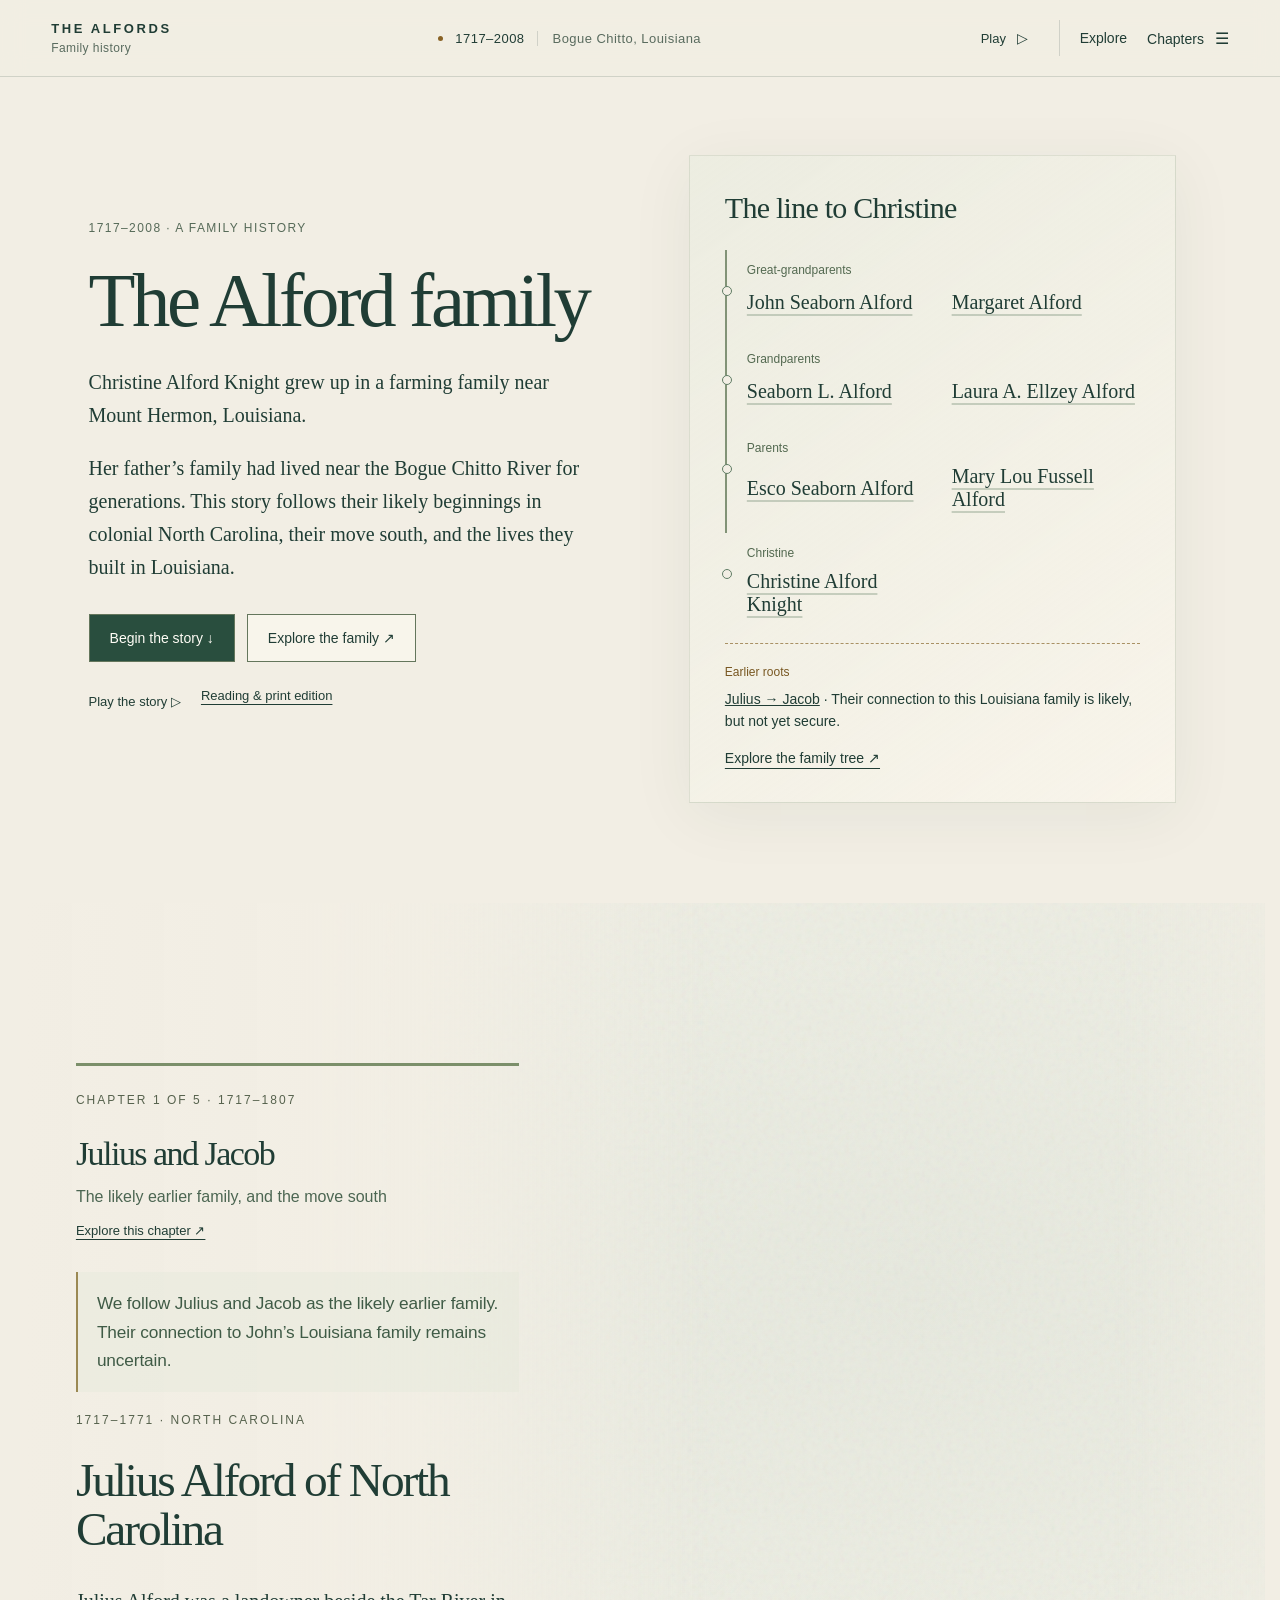
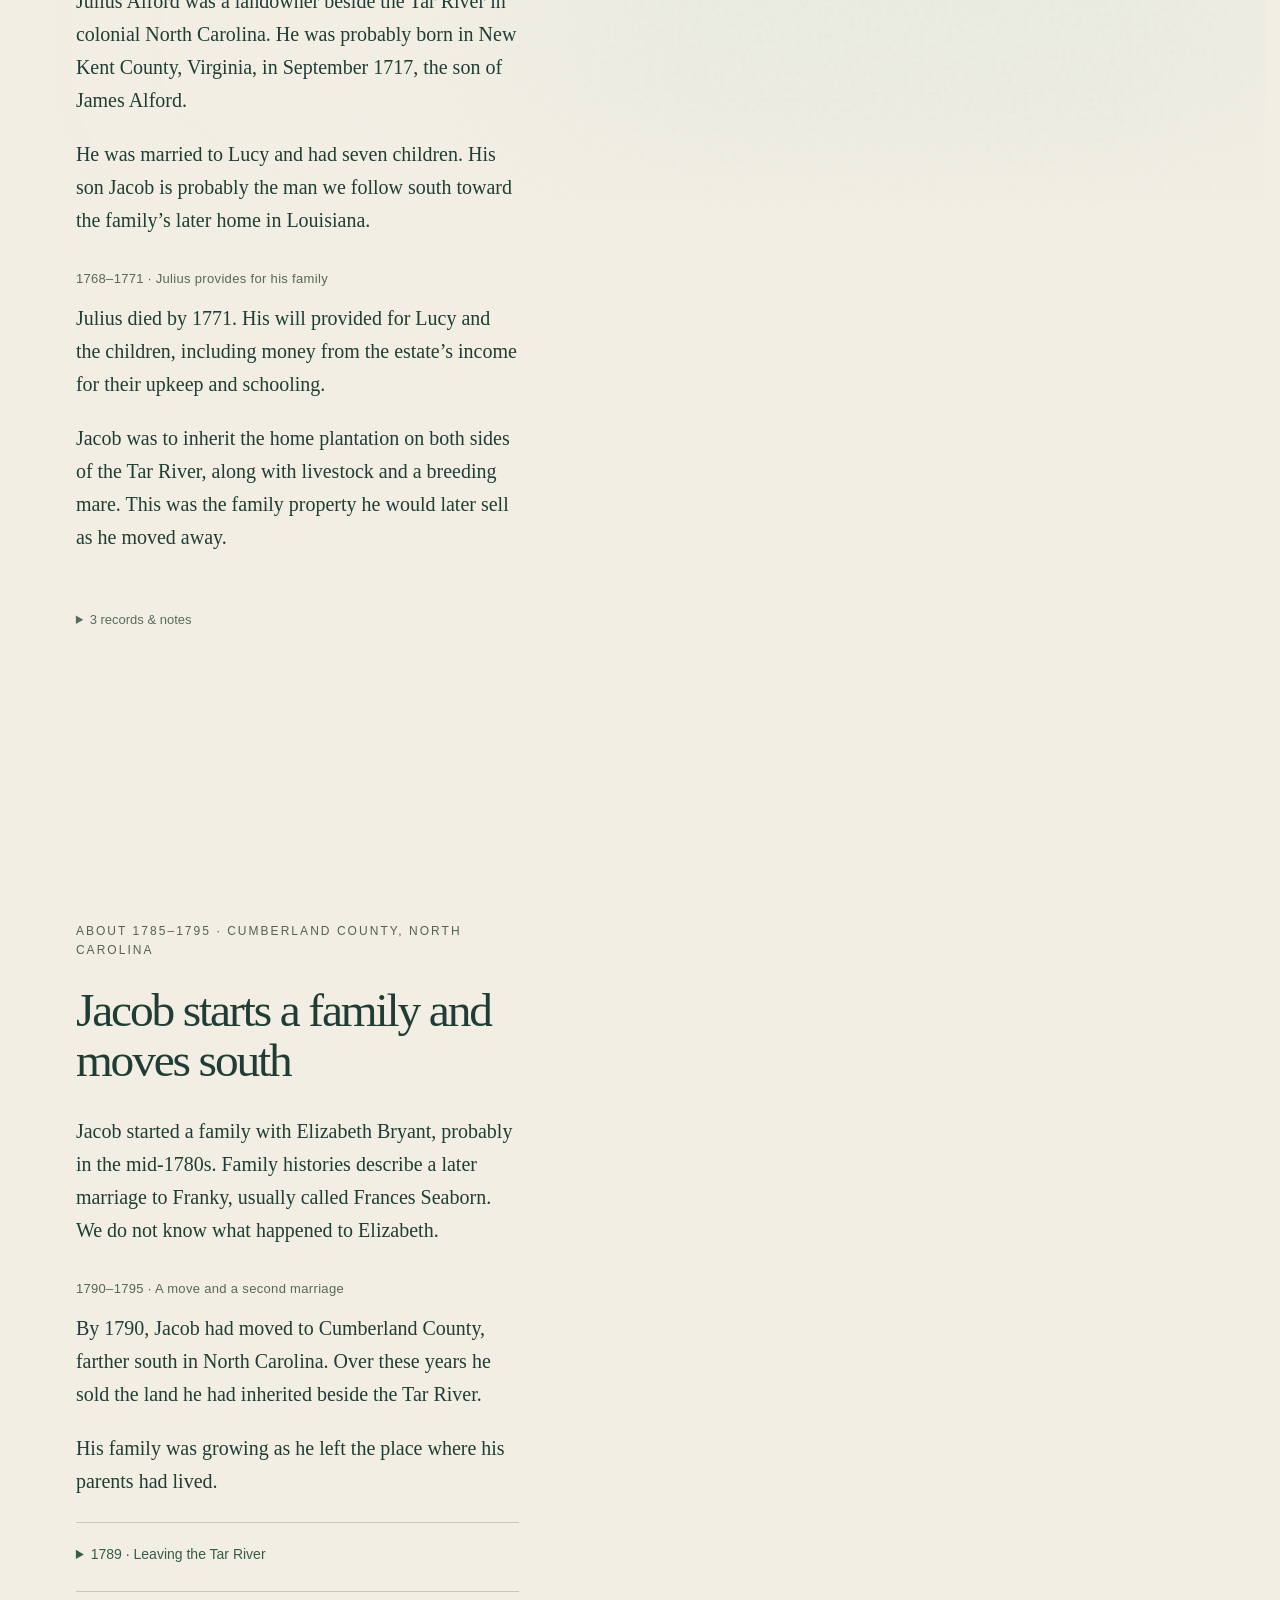
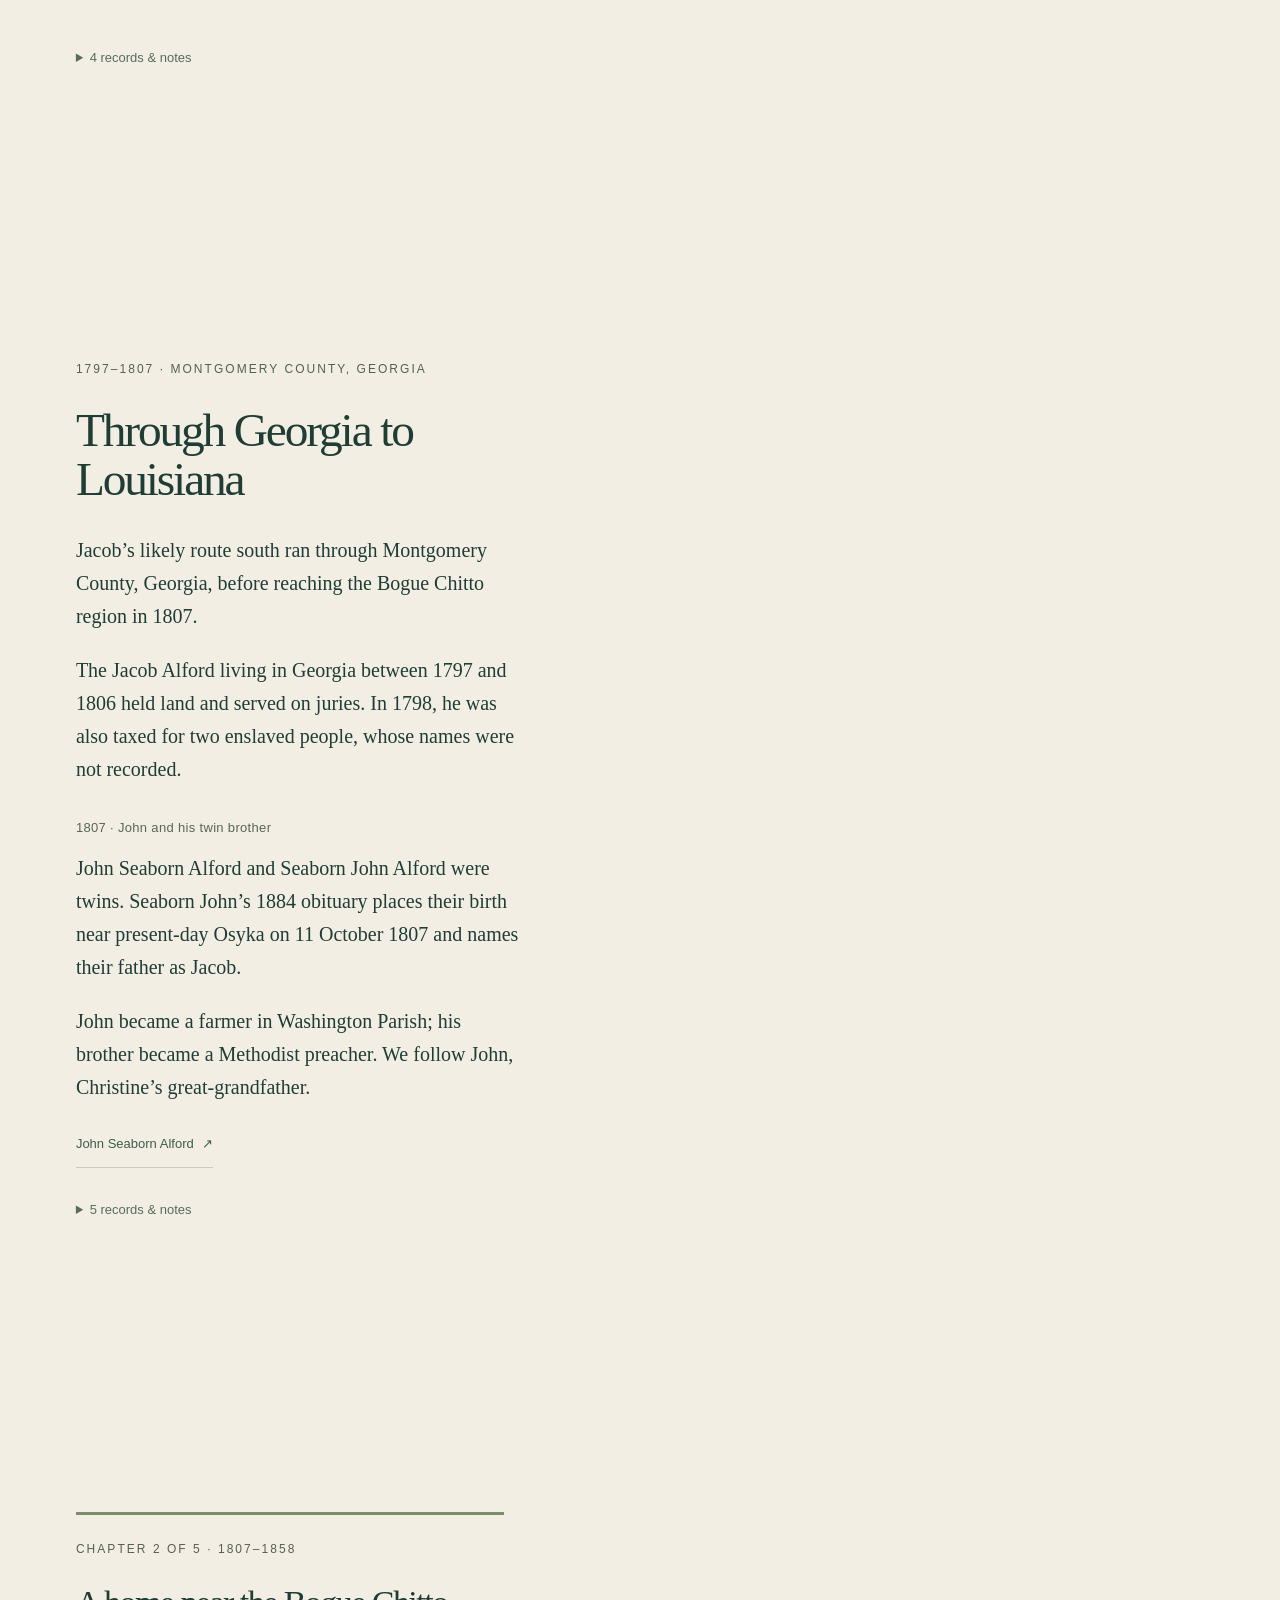
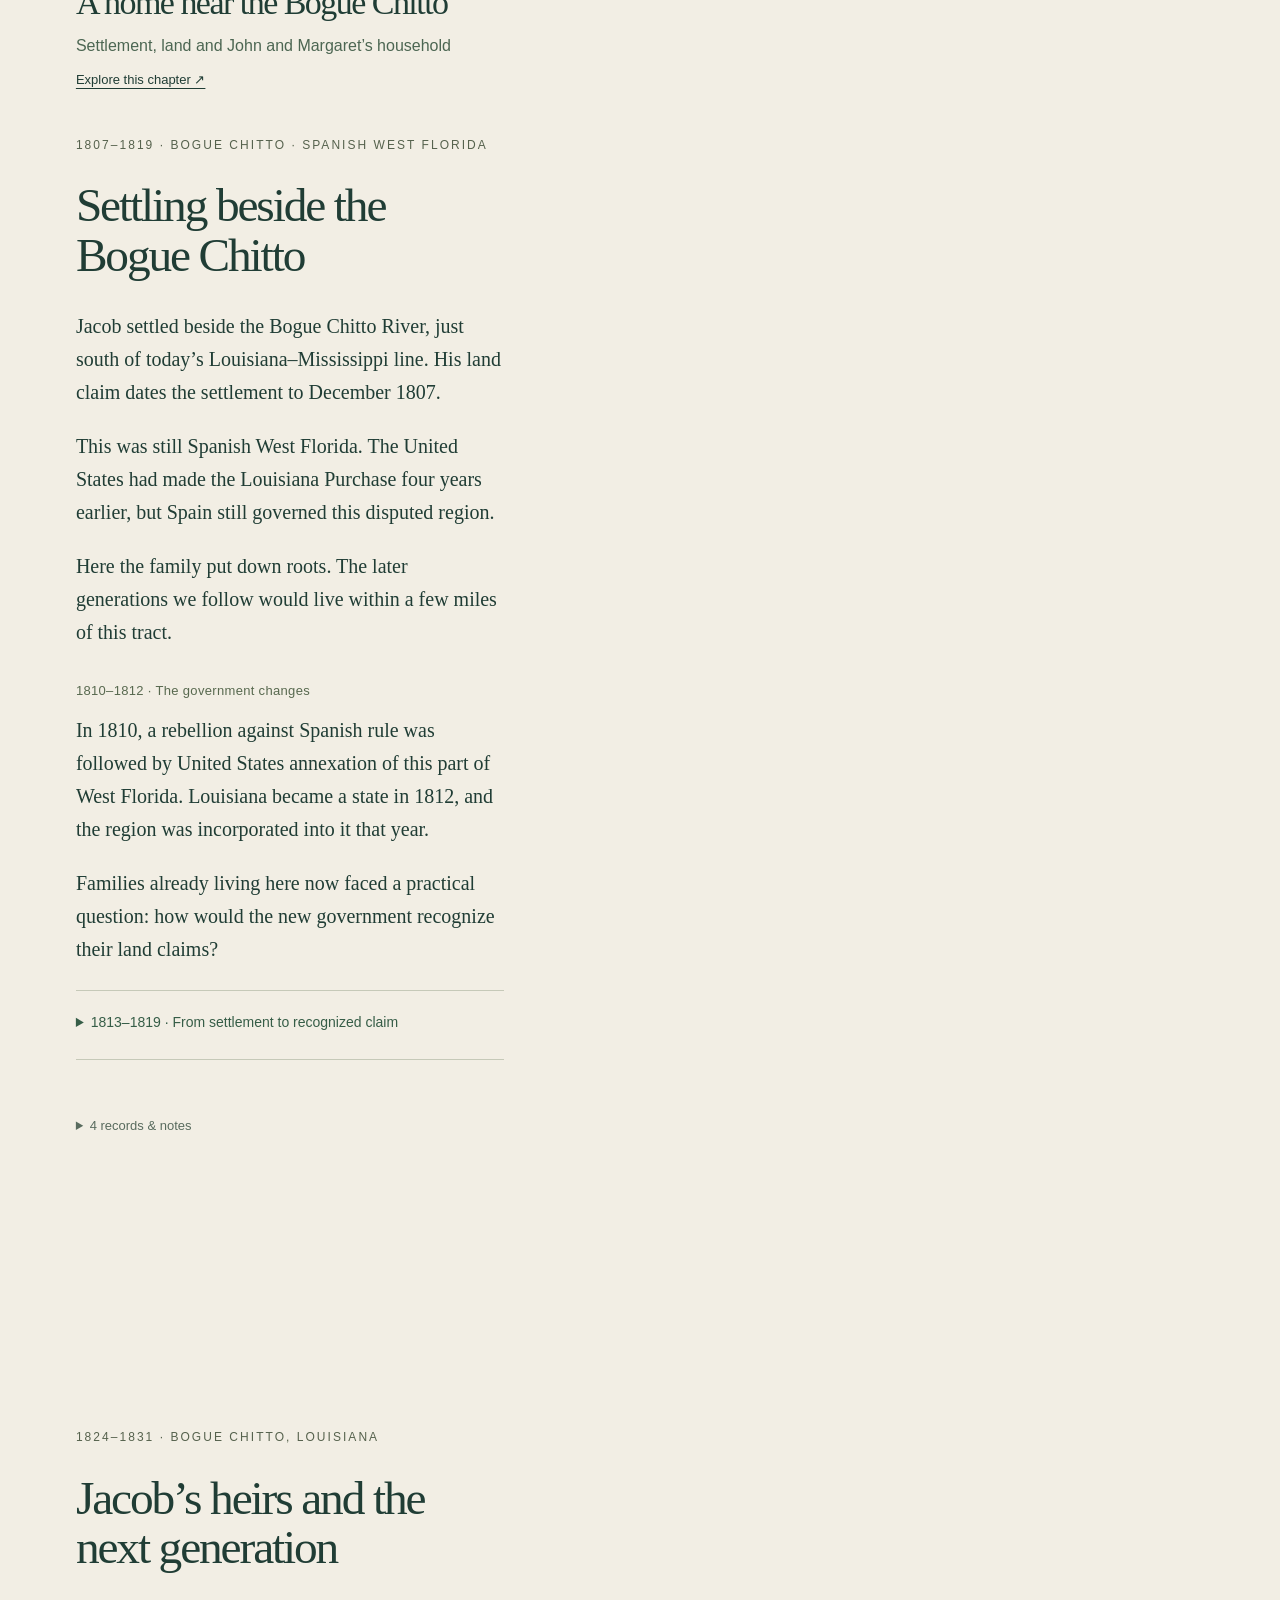
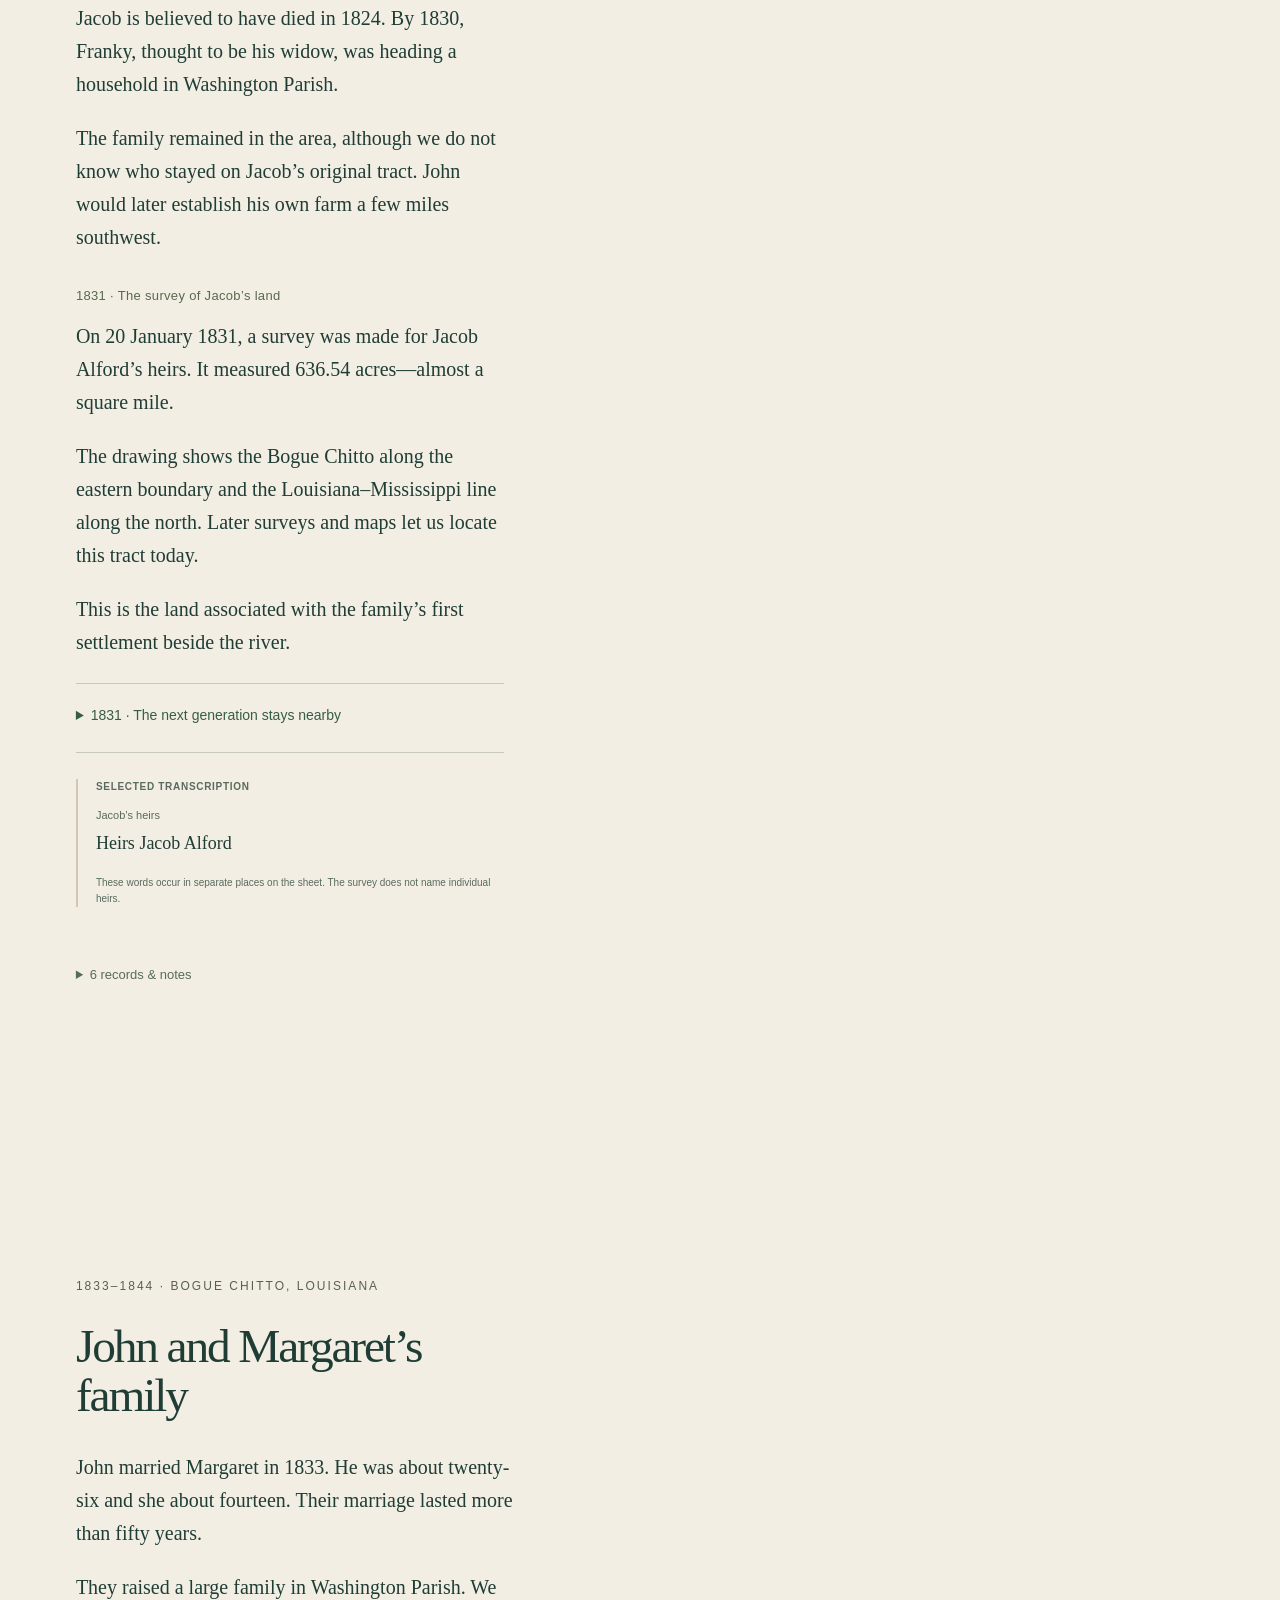
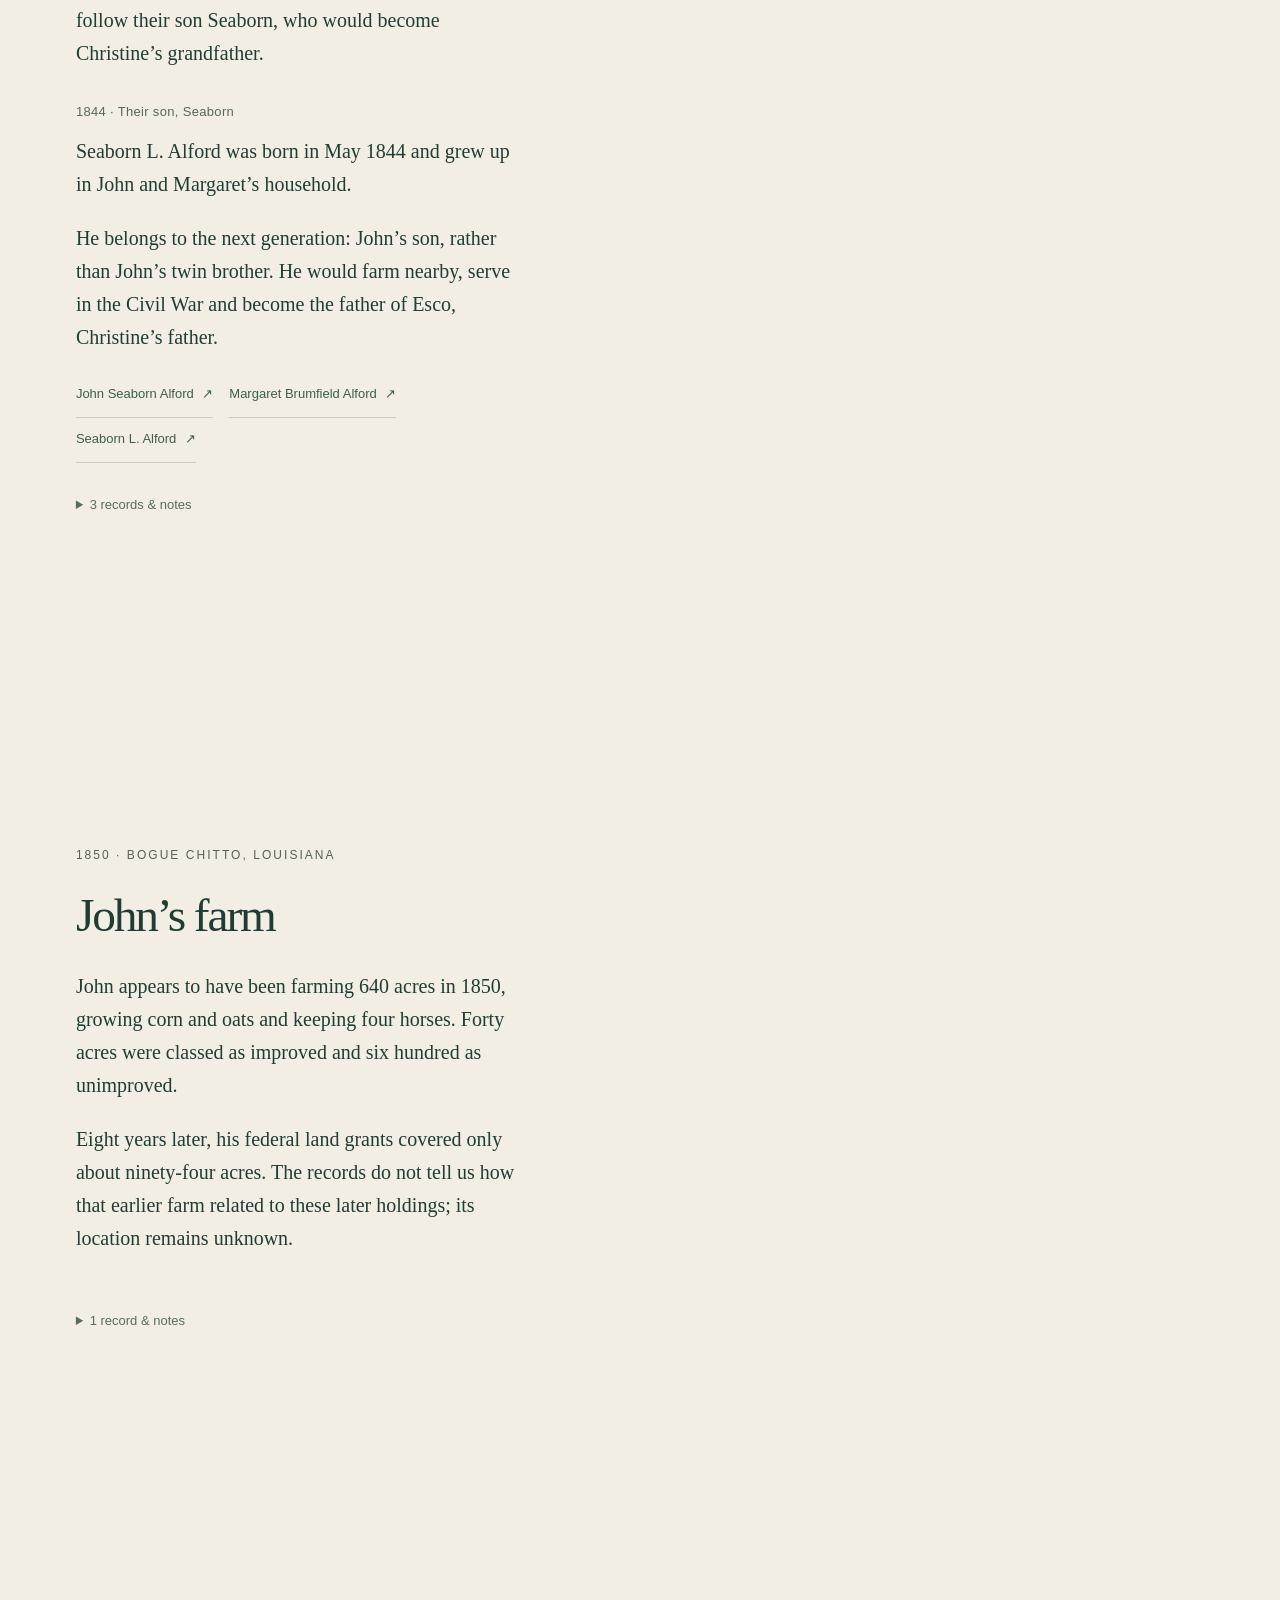
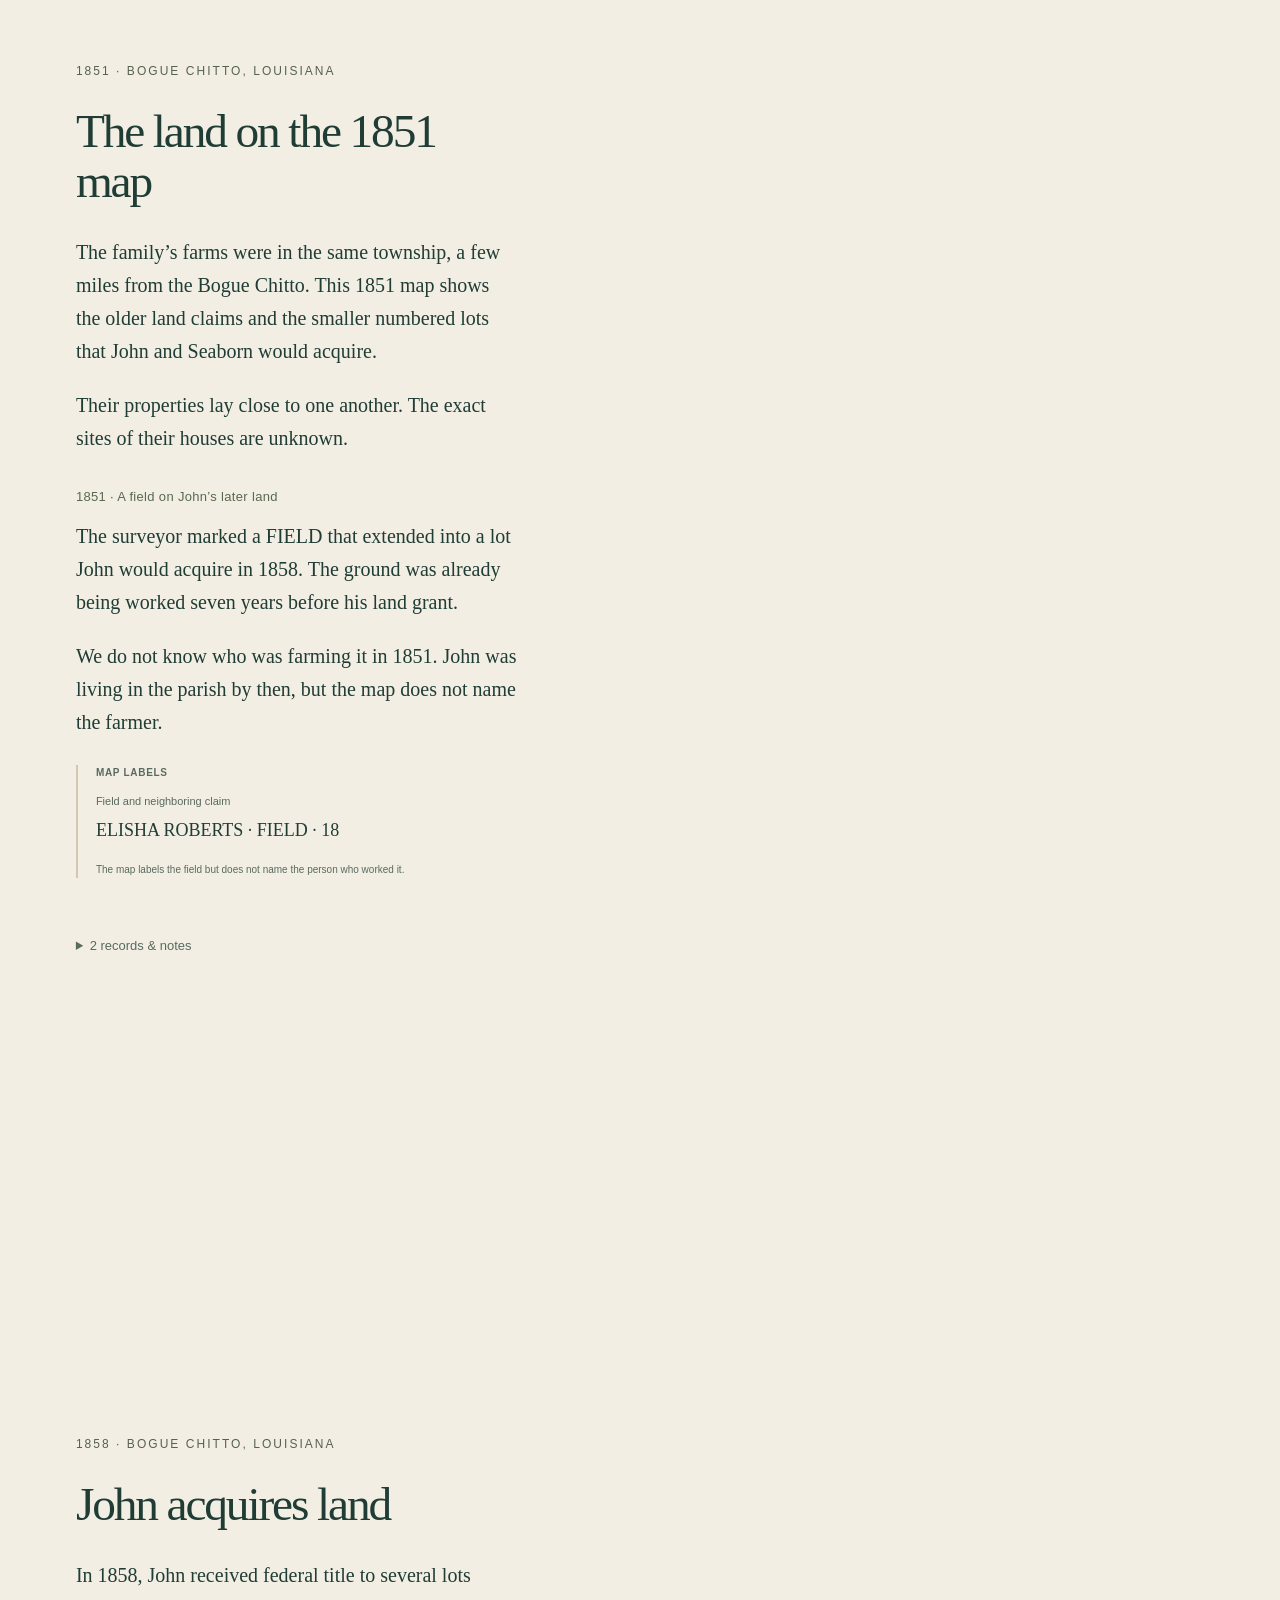
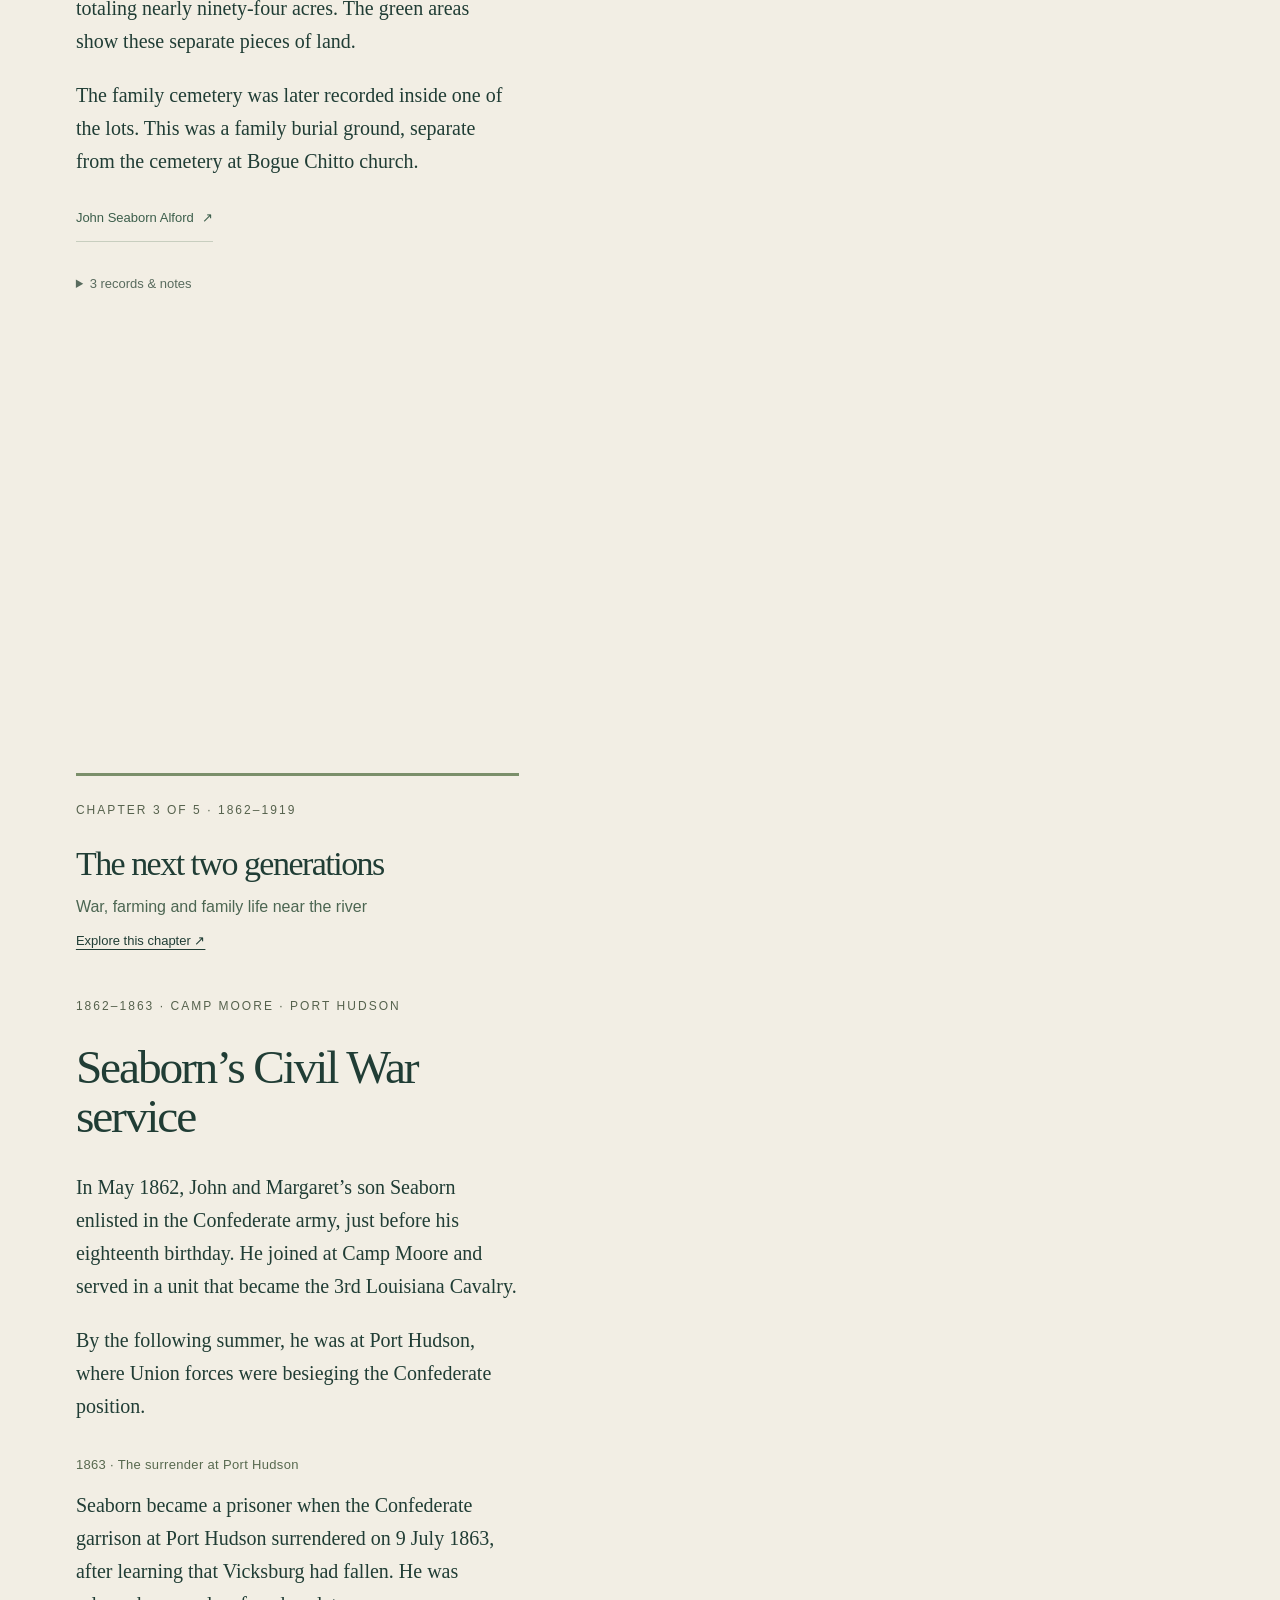
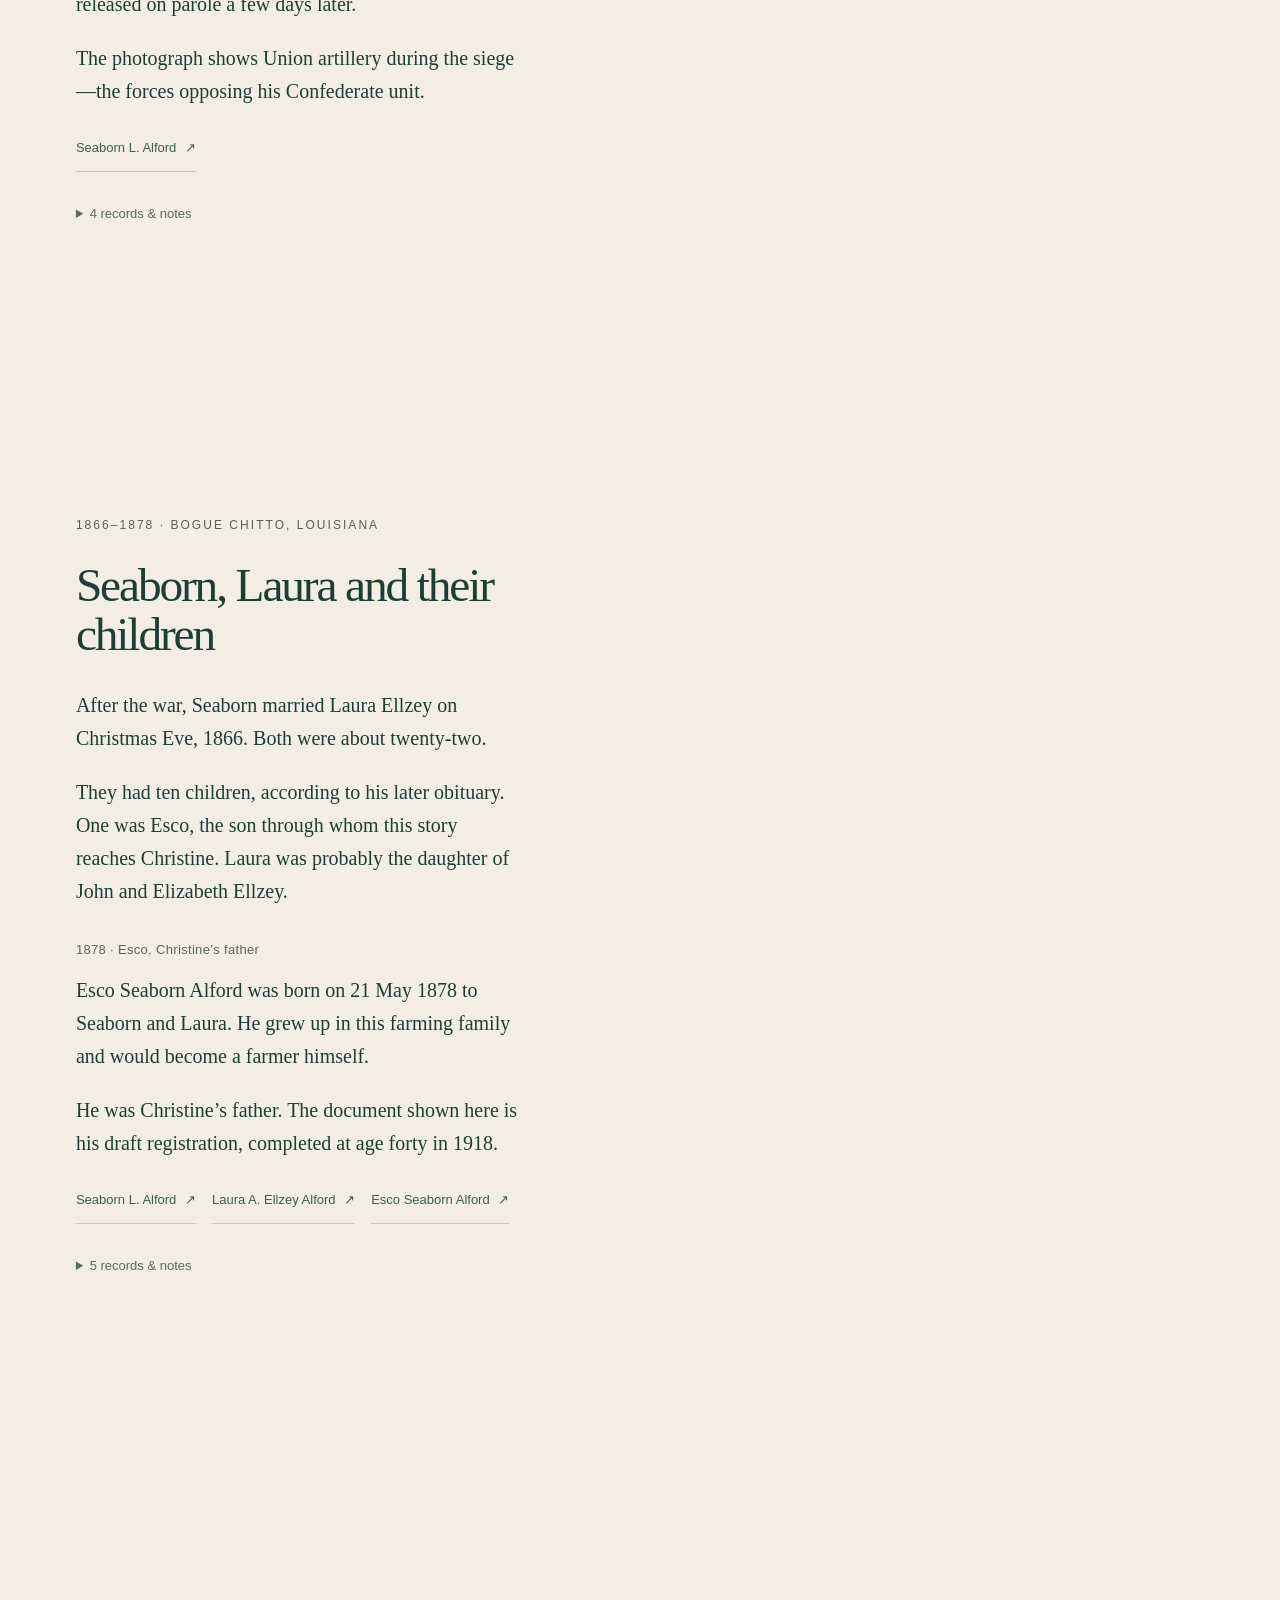
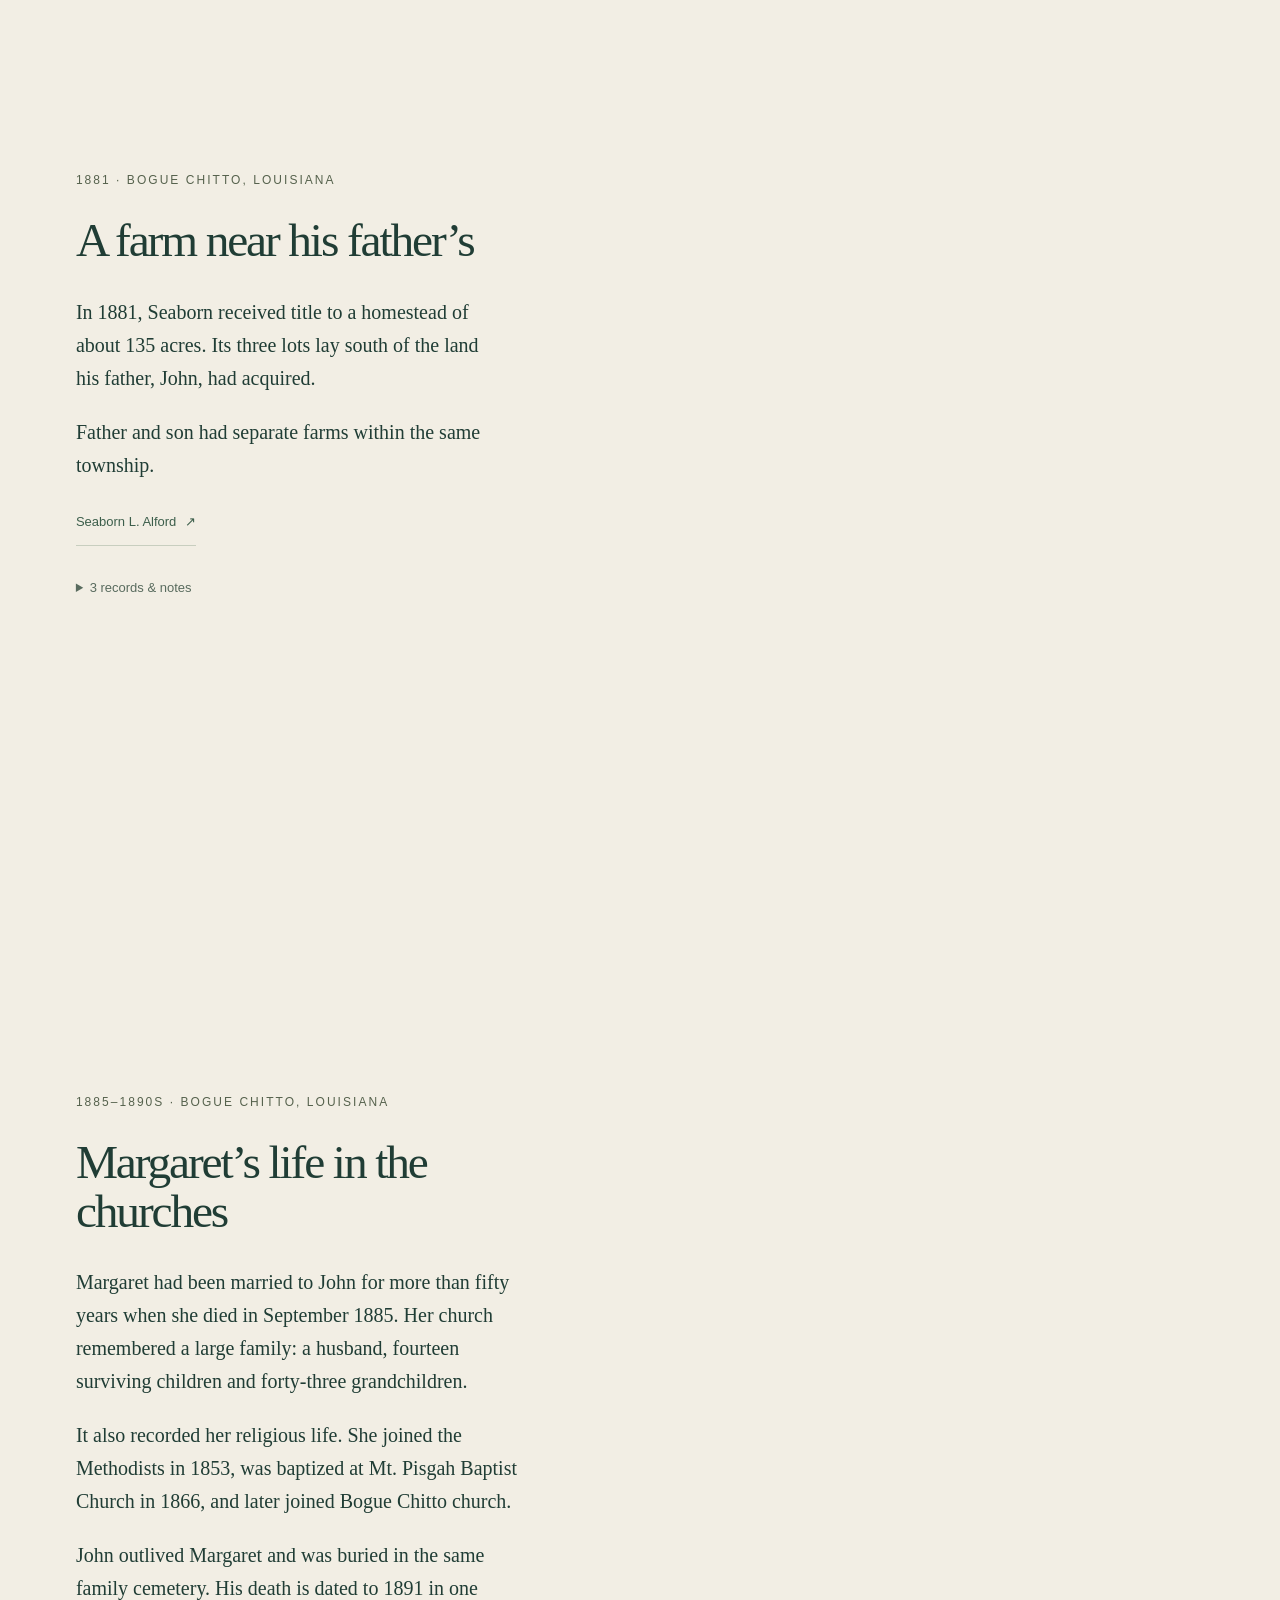
==== commit 20124255: "Focus public copy on the family story and remove research-process commentary" ====
--- a/index.html
+++ b/index.html
@@ -19,7 +19,7 @@
 </header>
 <aside class="family-orientation" id="family-orientation" aria-label="Your place in the family"><p id="family-context"></p><nav aria-label="Family line"><button data-person="john" id="ribbon-john">John</button><span>→</span><button data-person="seaborn" id="ribbon-seaborn">Seaborn</button><span>→</span><button data-person="esco" id="ribbon-esco">Esco</button><span>→</span><button data-person="christine" id="ribbon-christine">Christine</button><a class="explore-link" href="explore.html#tree">Tree ↗</a></nav></aside>
 <main>
-<section class="beat opening" id="beginning" data-scene="beginning"><div class="opening-copy"><p class="eyebrow">1717–2008 · A family history</p><h1>The Alford family</h1><p>Christine Alford Knight grew up in a farming family near Mount Hermon, Louisiana. She became a nurse, moved to Baton Rouge and spent thirty-three years in public health.</p>
+<section class="beat opening" id="beginning" data-scene="beginning"><div class="opening-copy"><p class="eyebrow">1717–2008 · A family history</p><h1>The Alford family</h1><p>Christine Alford Knight grew up in a farming family near Mount Hermon, Louisiana.</p>
 <p>Her father’s family had lived near the Bogue Chitto River for generations. This story follows their likely beginnings in colonial North Carolina, their move south, and the lives they built in Louisiana.</p><div class="opening-actions"><a class="primary-link" href="#north-carolina">Begin the story ↓</a><a class="secondary-link explore-link" href="explore.html">Explore the family ↗</a></div><p class="opening-tools"><button type="button" data-play-story>Play the story ▷</button><a id="resume-link" hidden>Resume reading</a><a href="story.html">Reading & print edition</a></p></div><div class="opening-guide"><h2>The line to Christine</h2><div class="opening-spine"><div class="opening-generation"><small>Great-grandparents</small><button type="button" data-person="john" id="opening-person-john">John Seaborn Alford</button><button type="button" data-person="margaret" id="opening-person-margaret">Margaret Alford</button></div><div class="opening-generation"><small>Grandparents</small><button type="button" data-person="seaborn" id="opening-person-seaborn">Seaborn L. Alford</button><button type="button" data-person="laura" id="opening-person-laura">Laura A. Ellzey Alford</button></div><div class="opening-generation"><small>Parents</small><button type="button" data-person="esco" id="opening-person-esco">Esco Seaborn Alford</button><button type="button" data-person="mary-lou" id="opening-person-mary-lou">Mary Lou Fussell Alford</button></div><div class="opening-generation"><small>Christine</small><button type="button" data-person="christine" id="opening-person-christine">Christine Alford Knight</button></div></div><div class="earlier-guide"><span>Earlier roots</span><p><a href="#north-carolina">Julius → Jacob</a> · Their connection to this Louisiana family is likely, but not yet secure.</p></div><a class="tree-entry explore-link" href="explore.html#tree">Explore the family tree ↗</a></div></section>
 <div id="journey" class="journey">
  <div id="landscape" class="landscape">
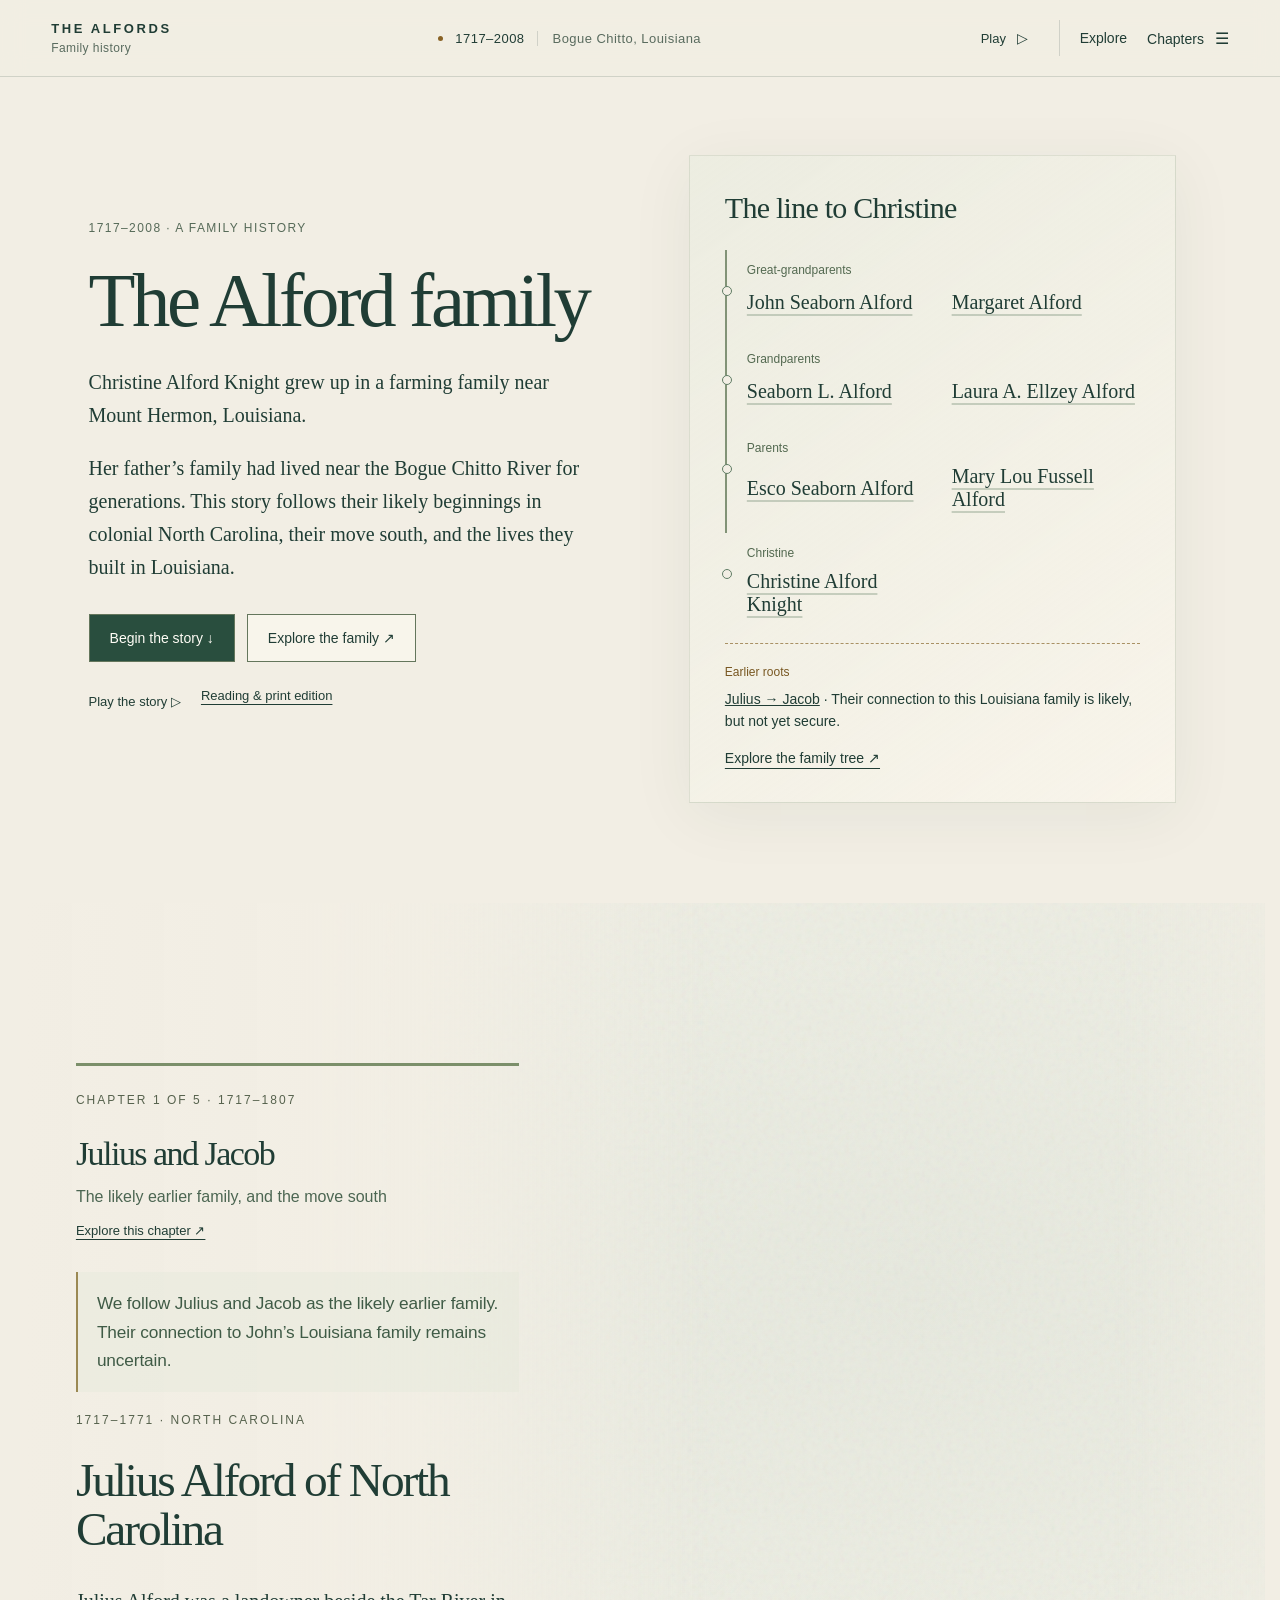
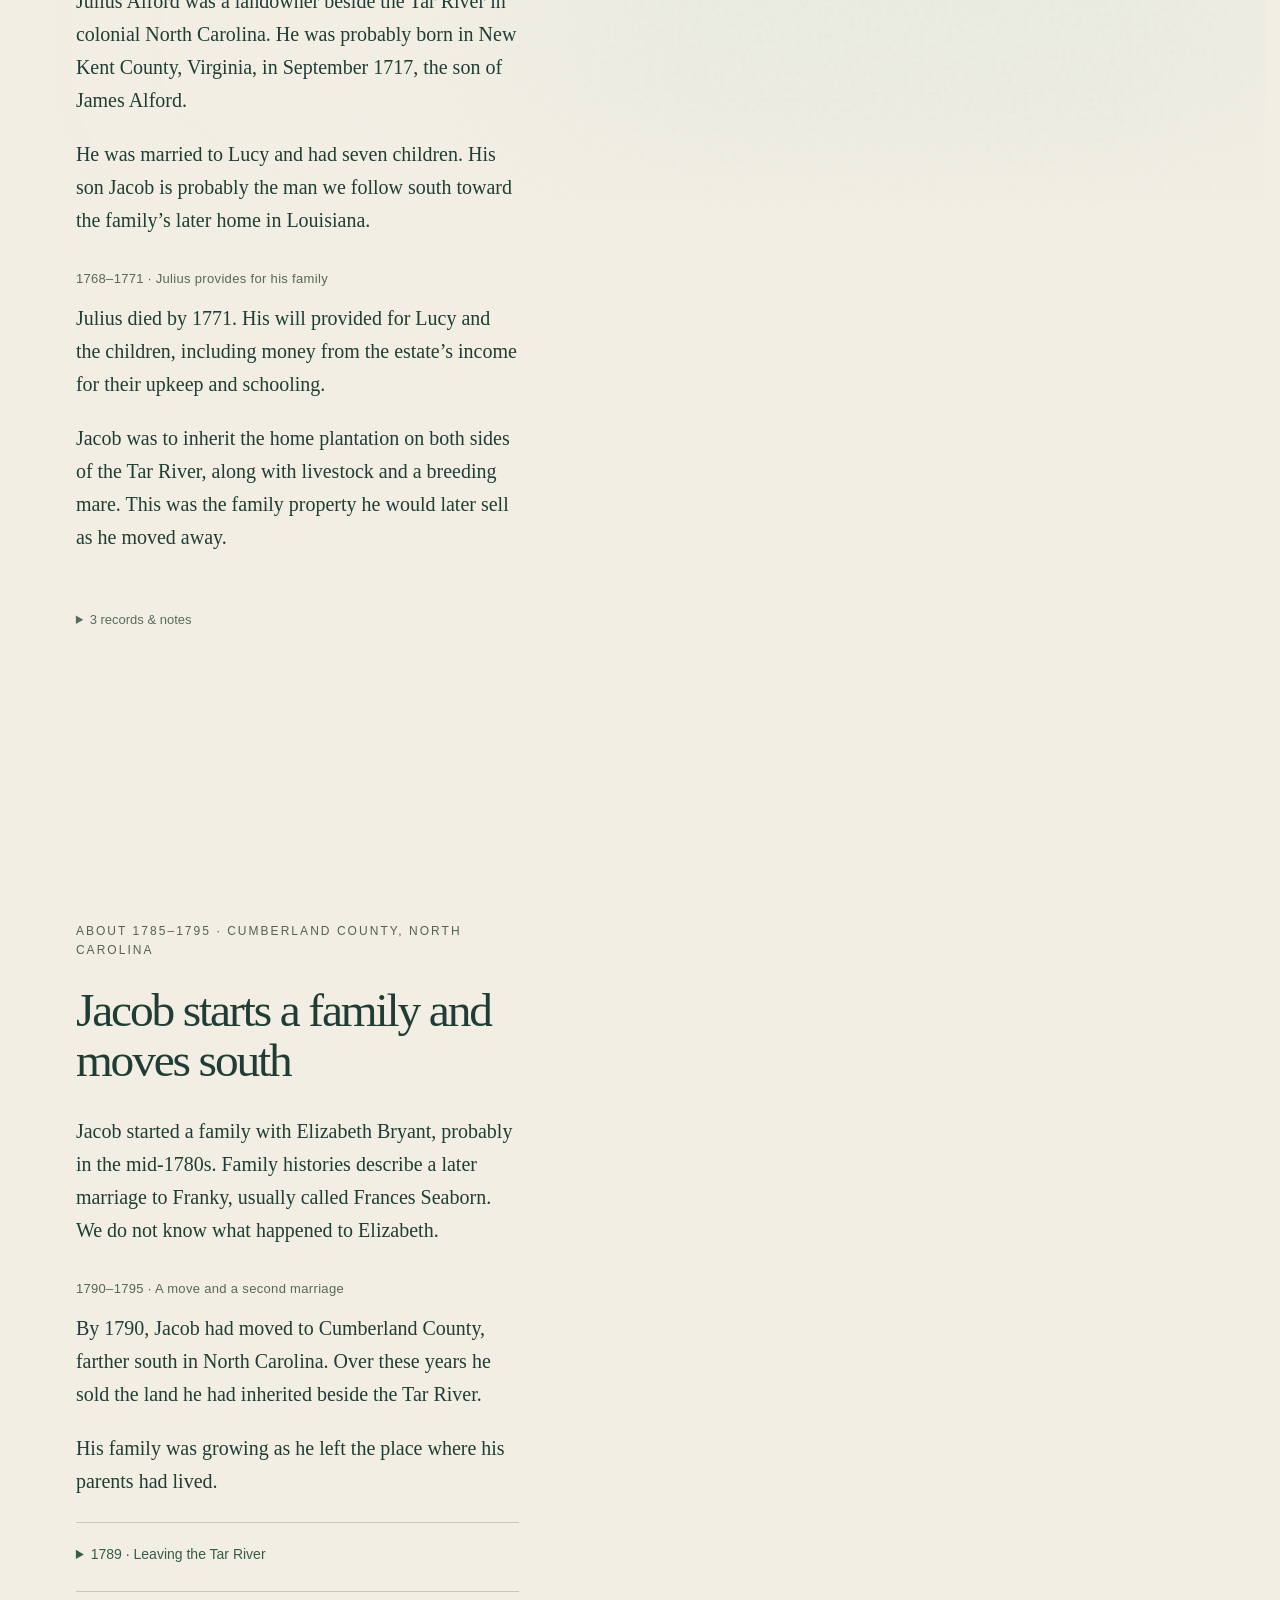
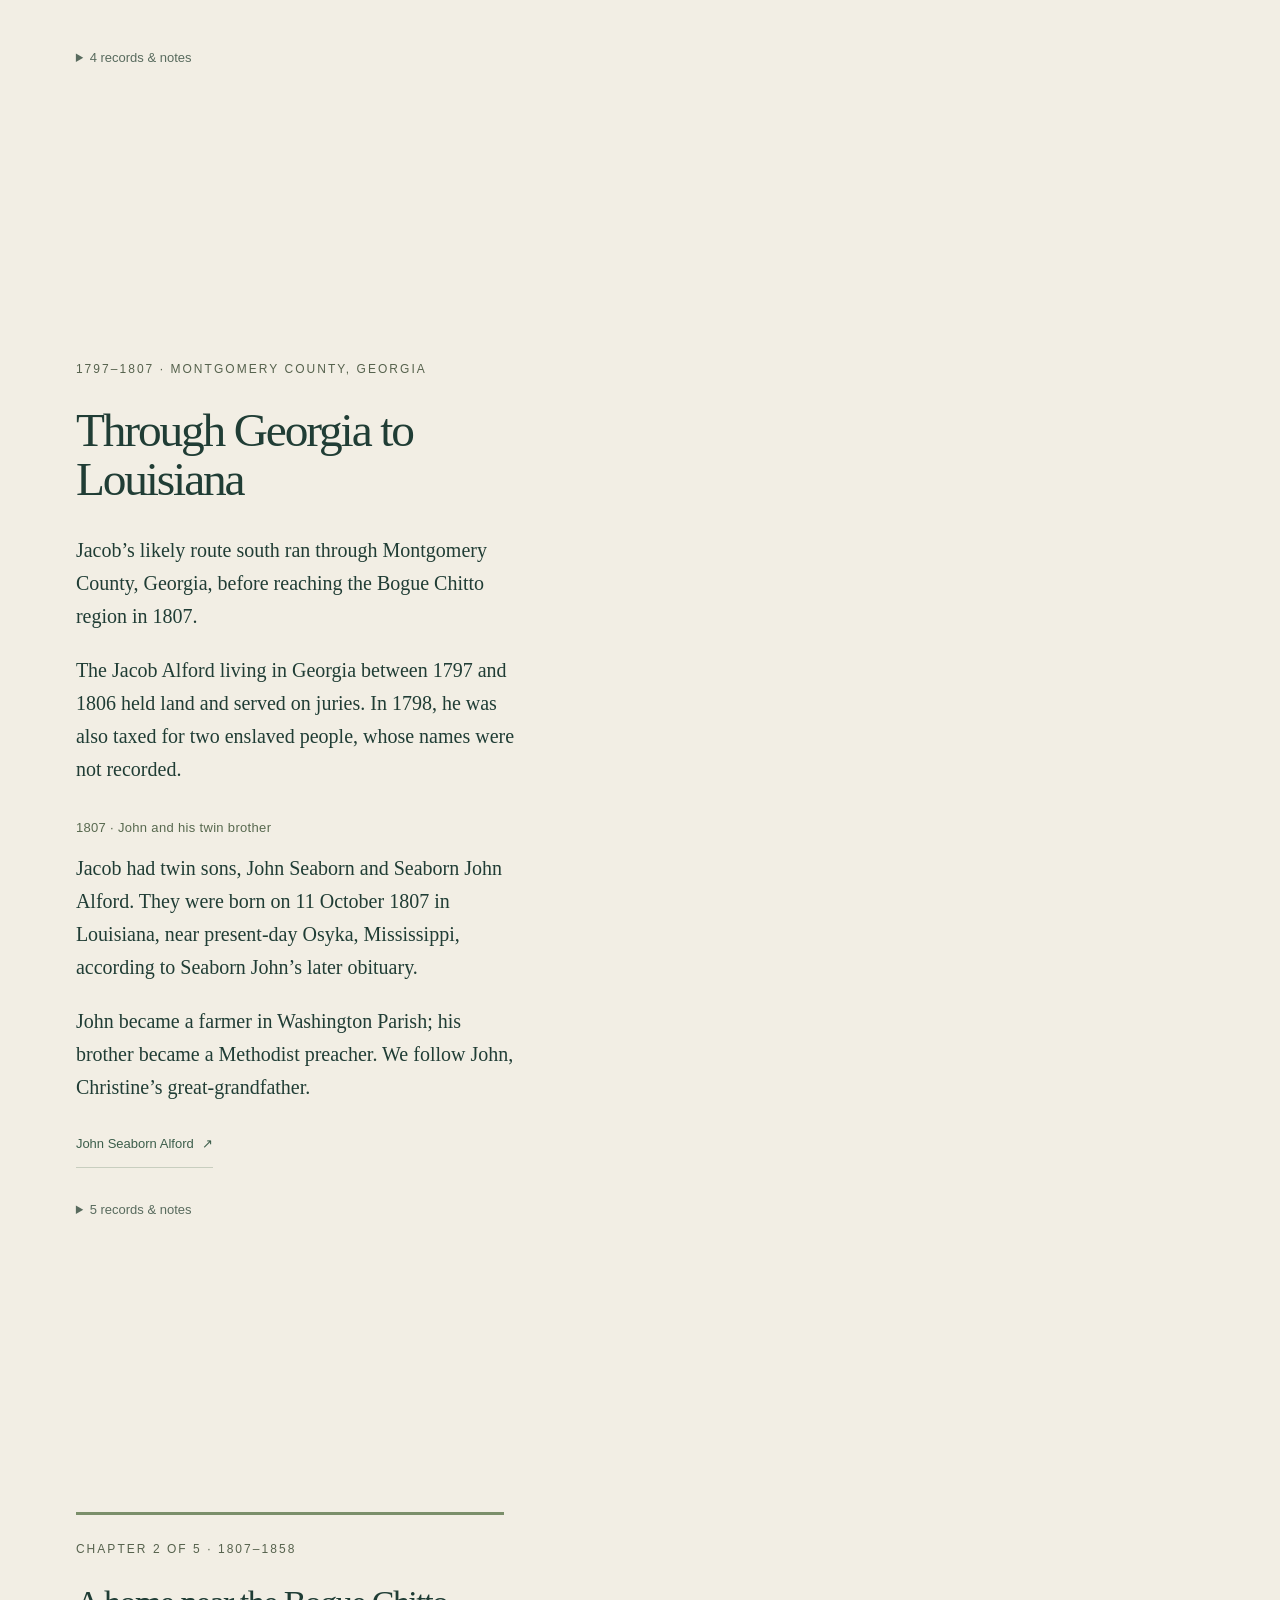
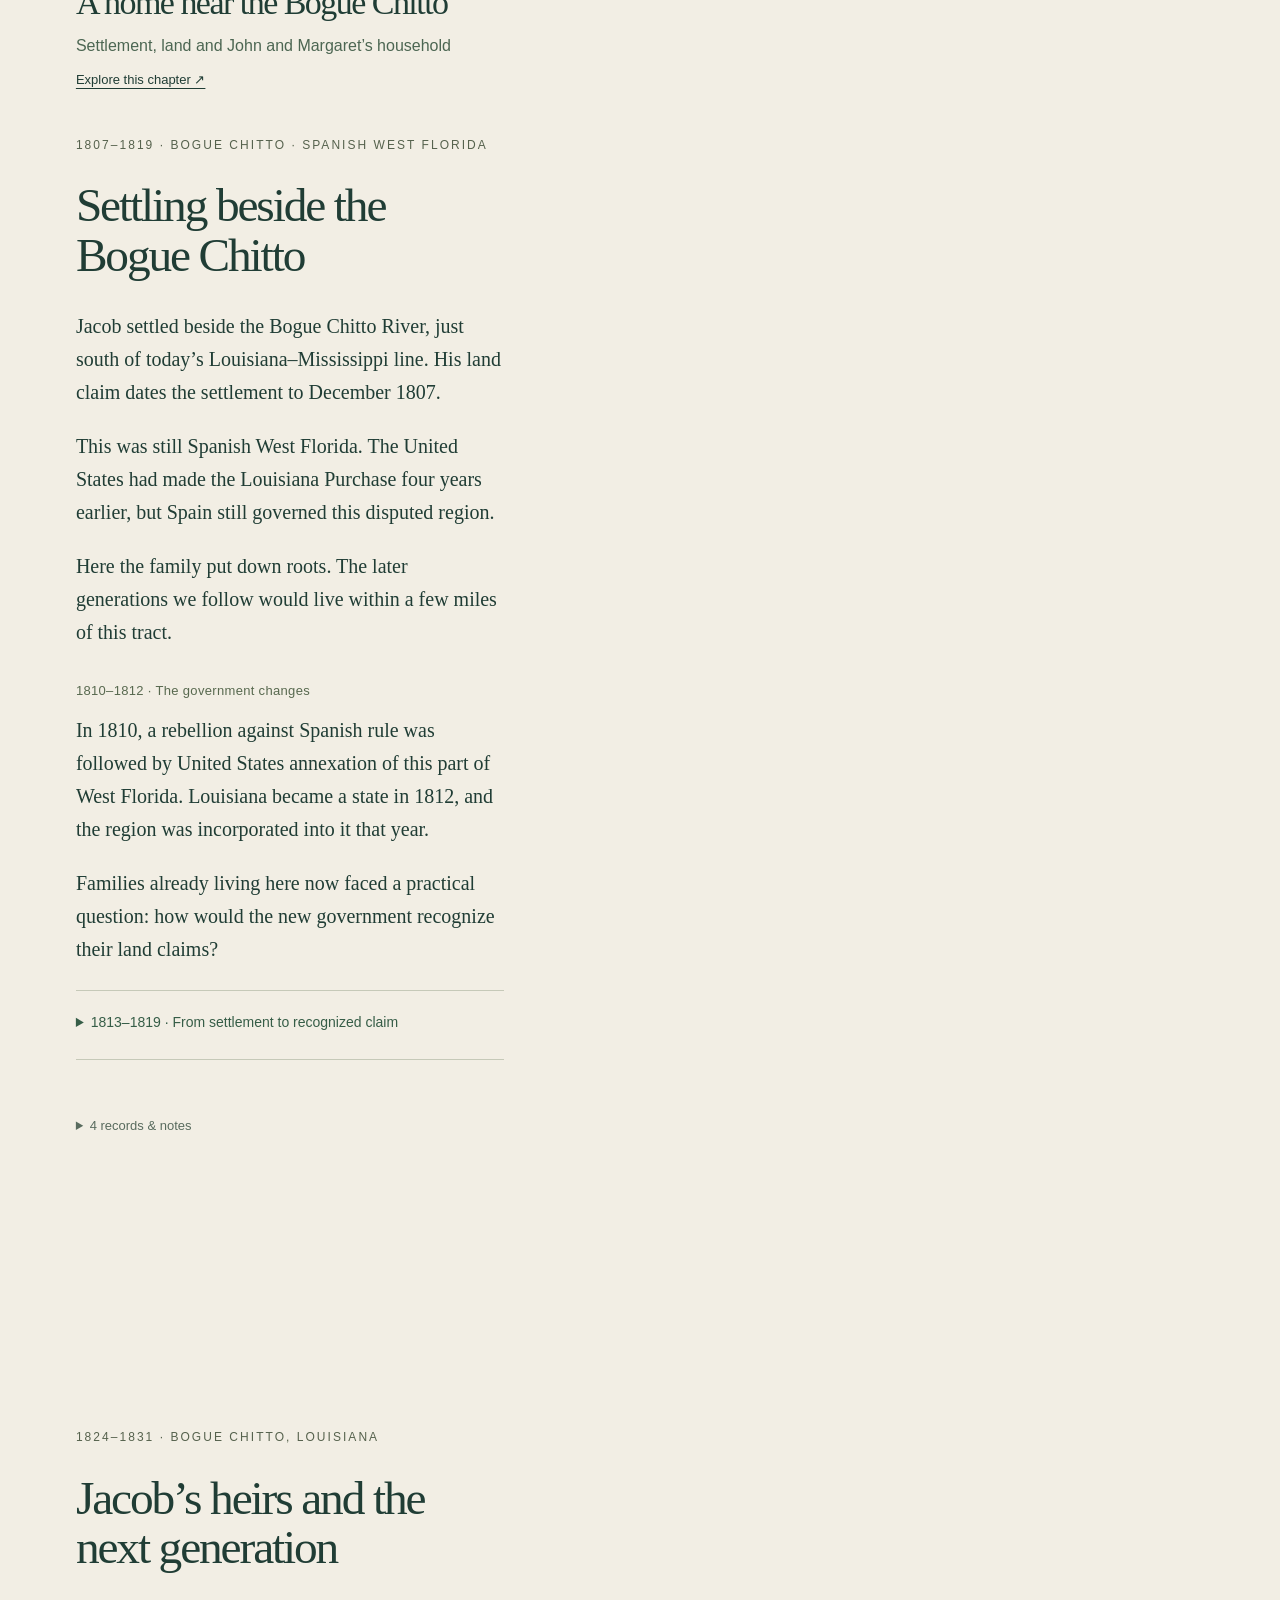
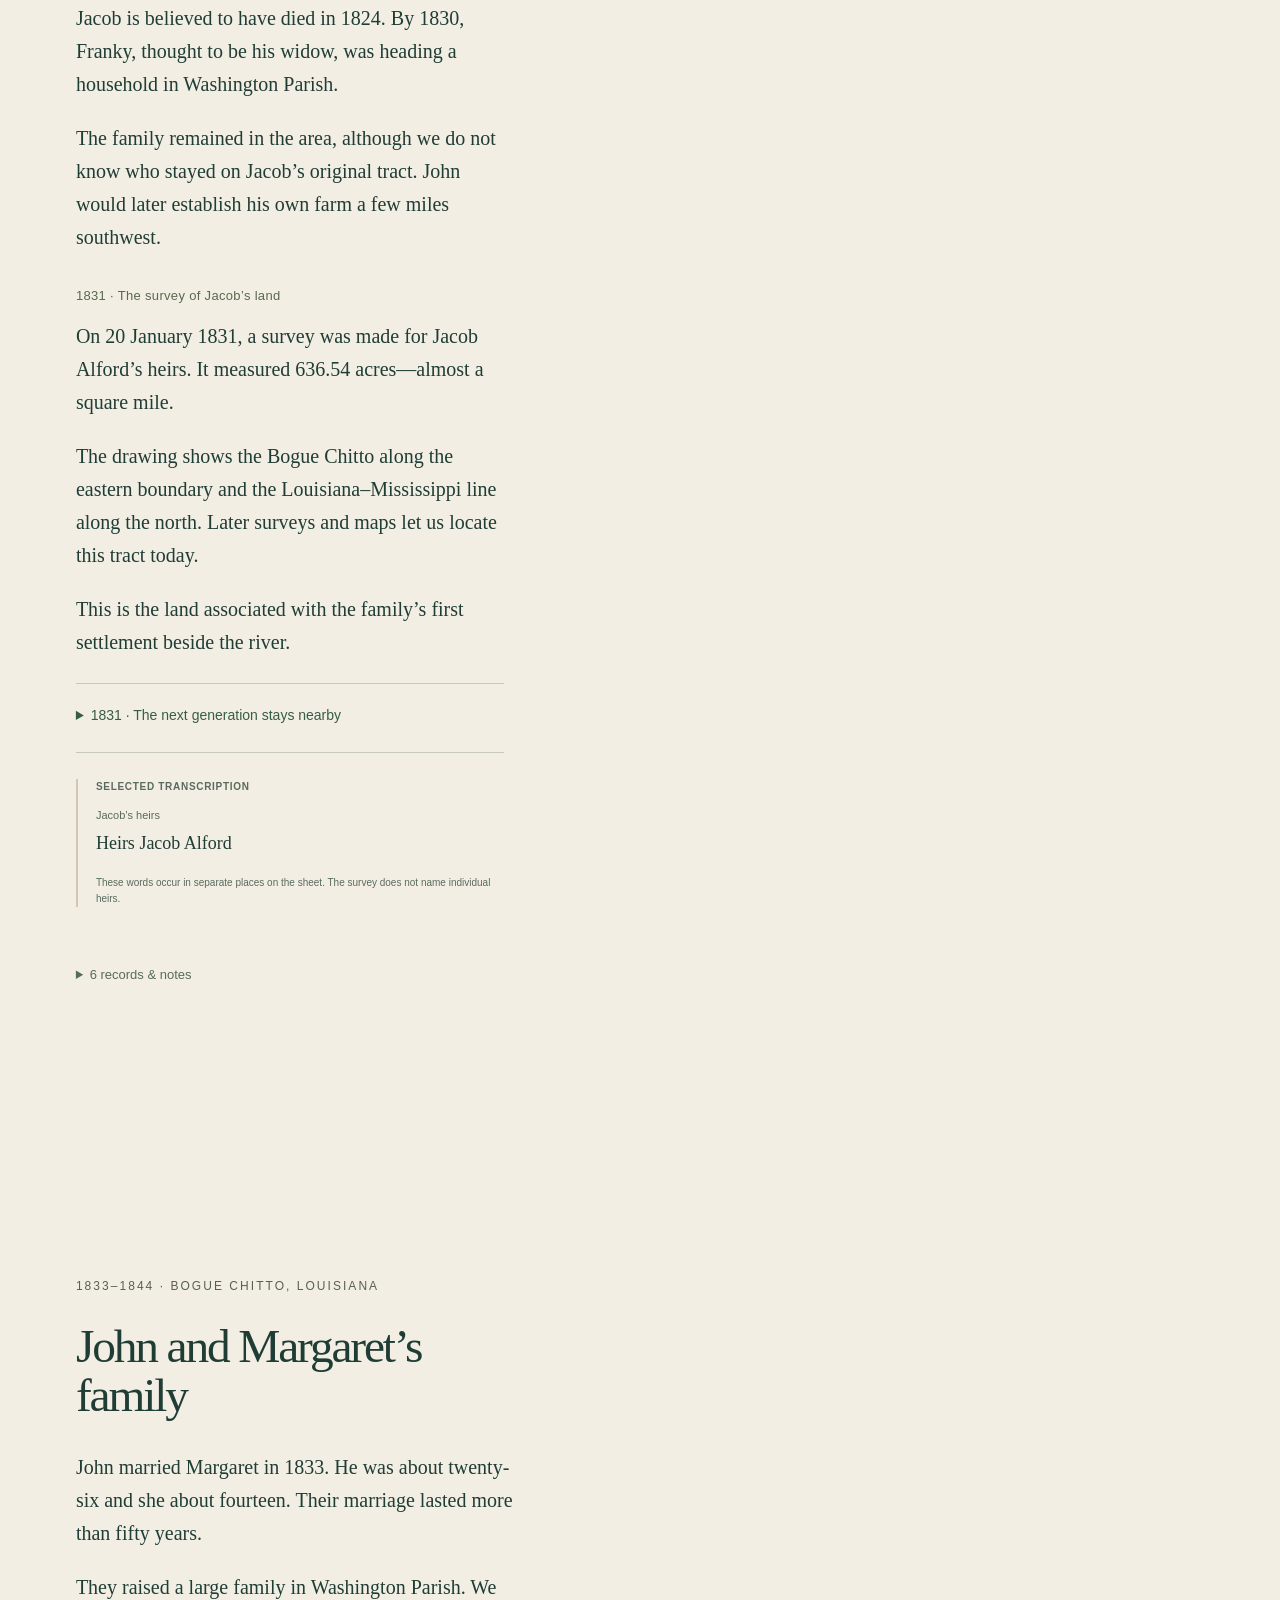
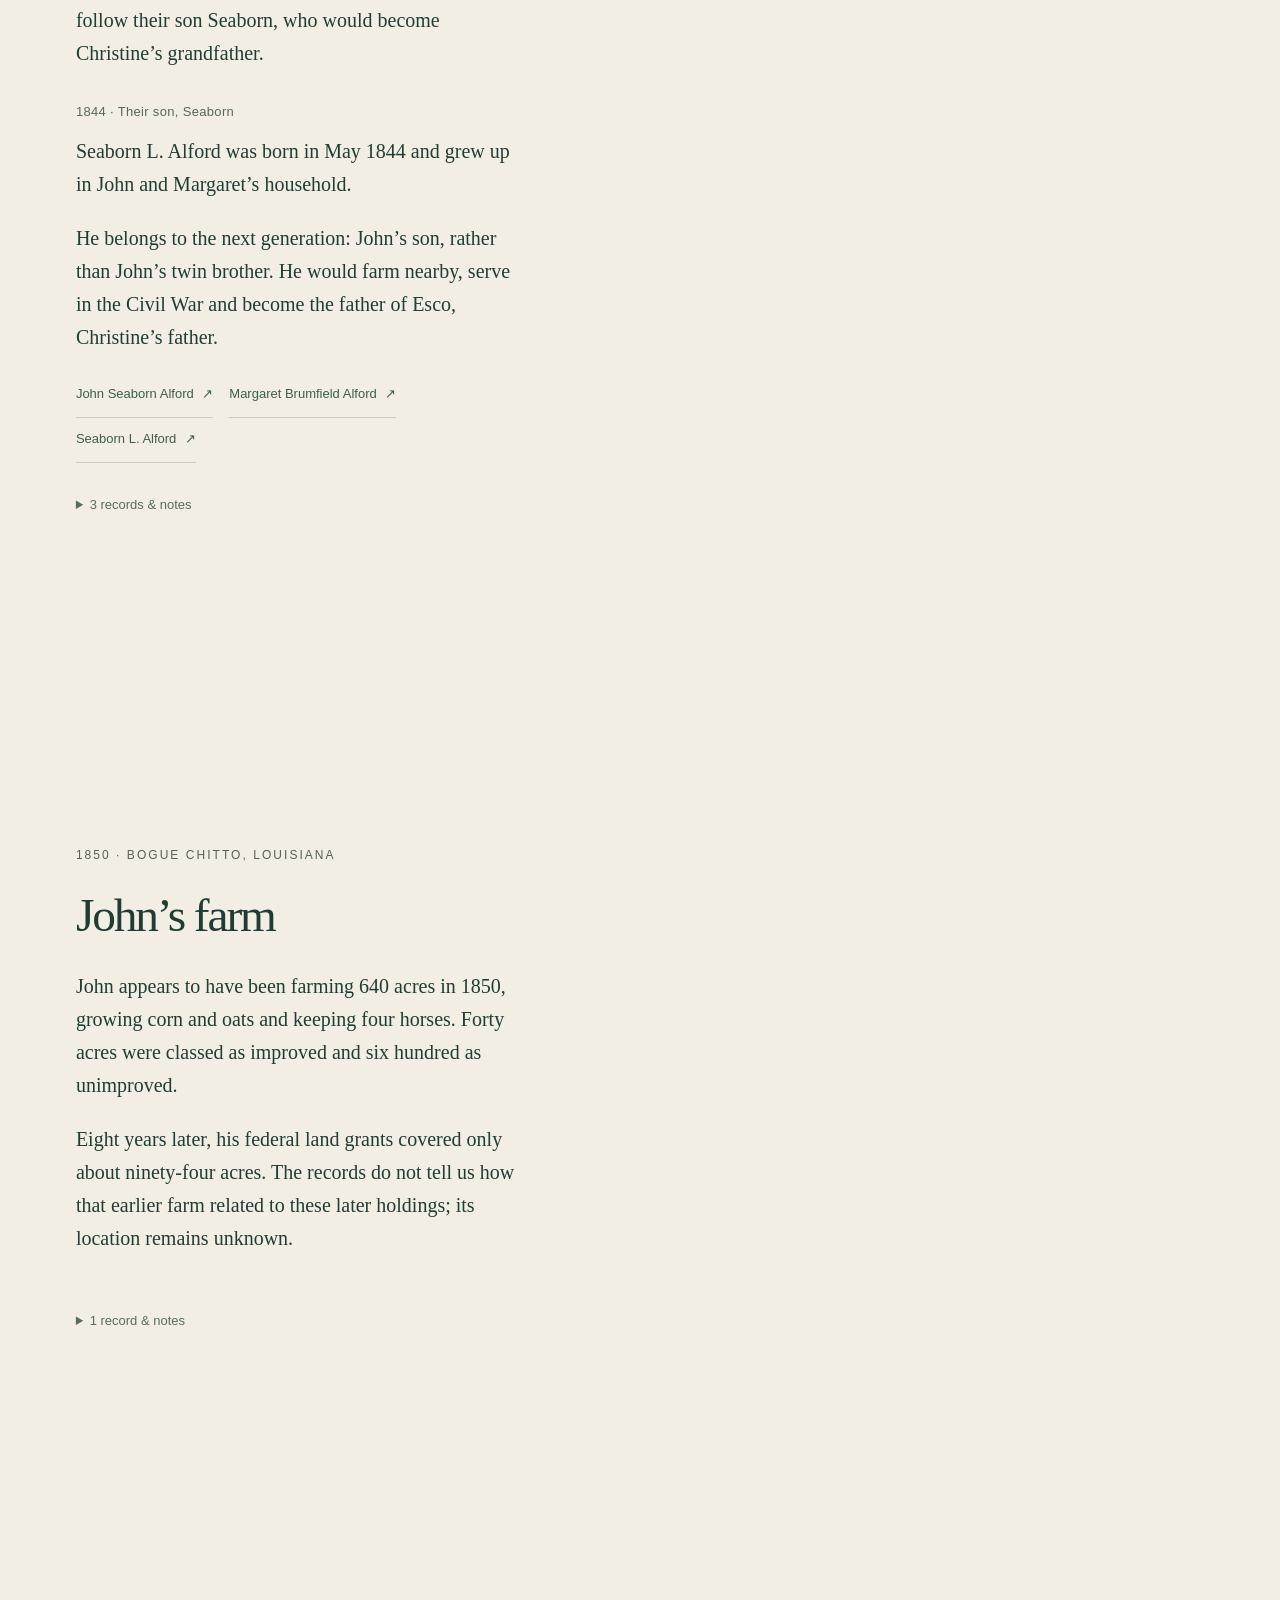
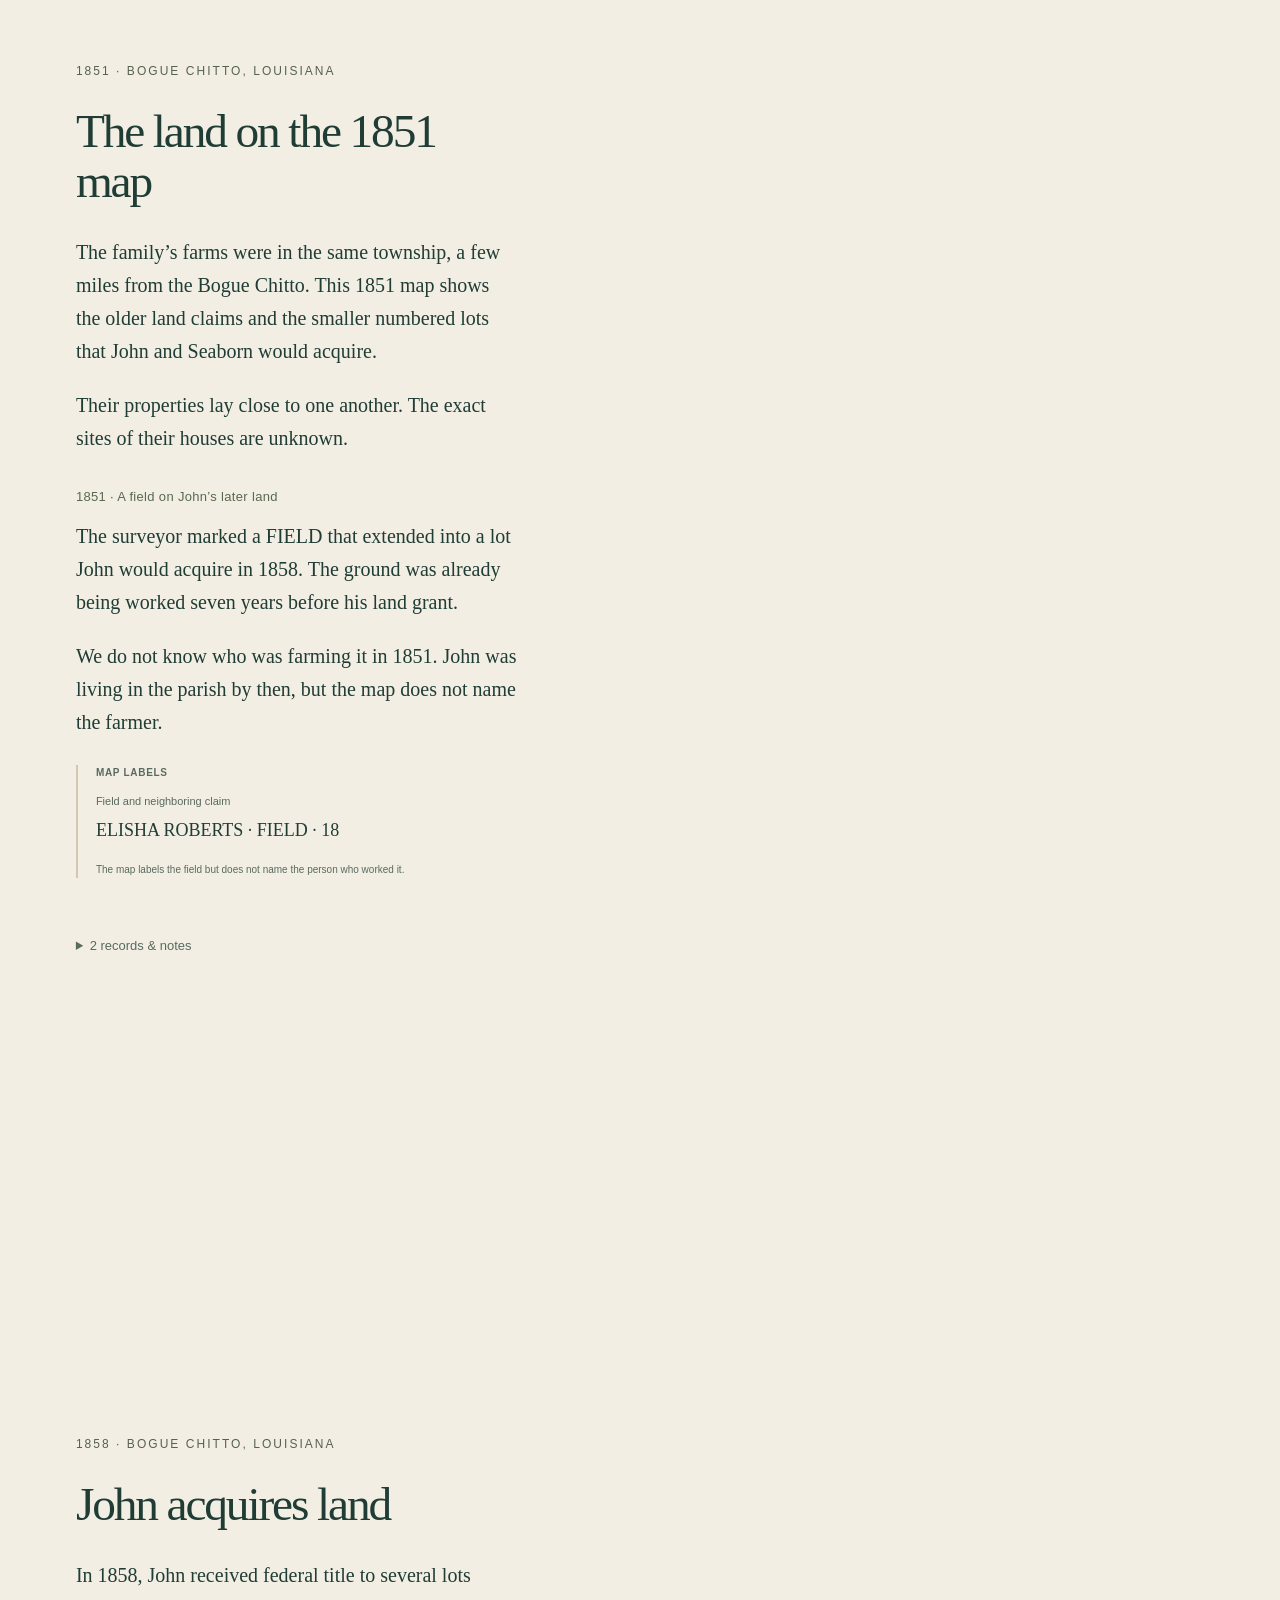
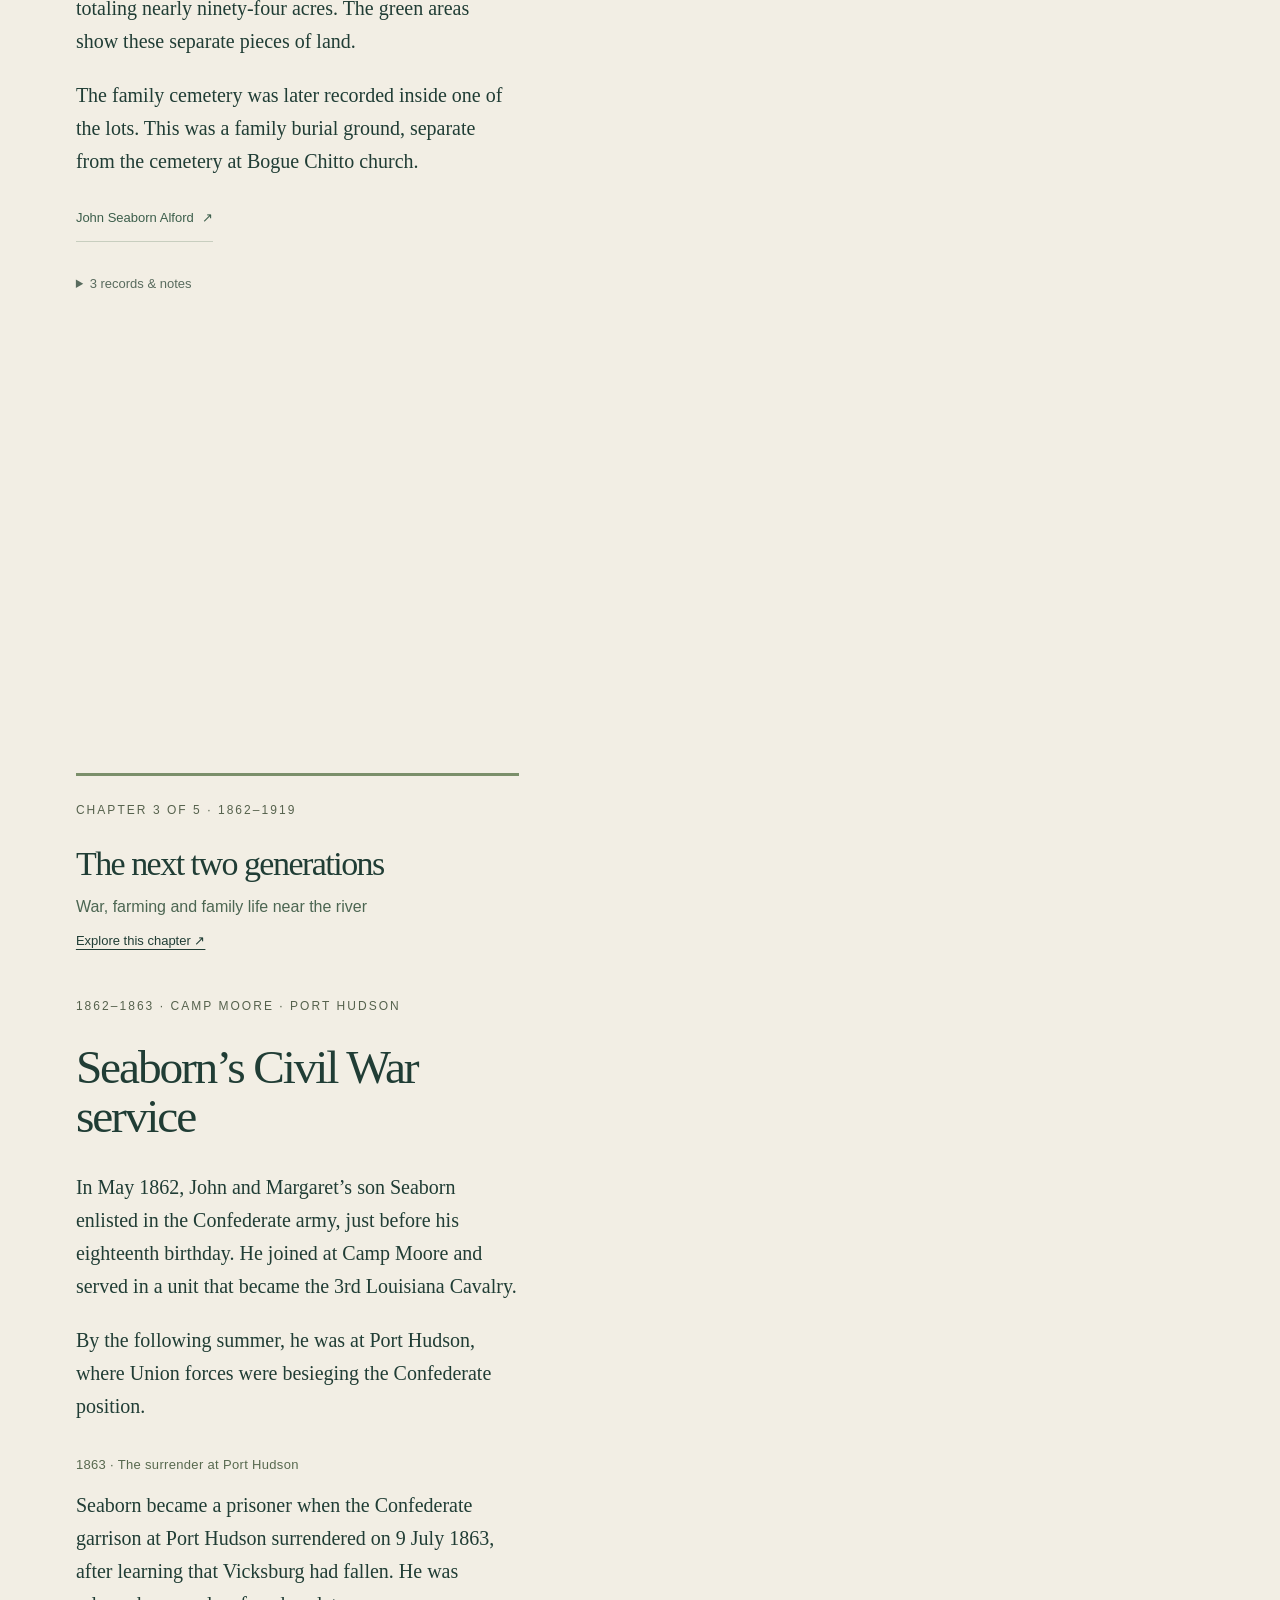
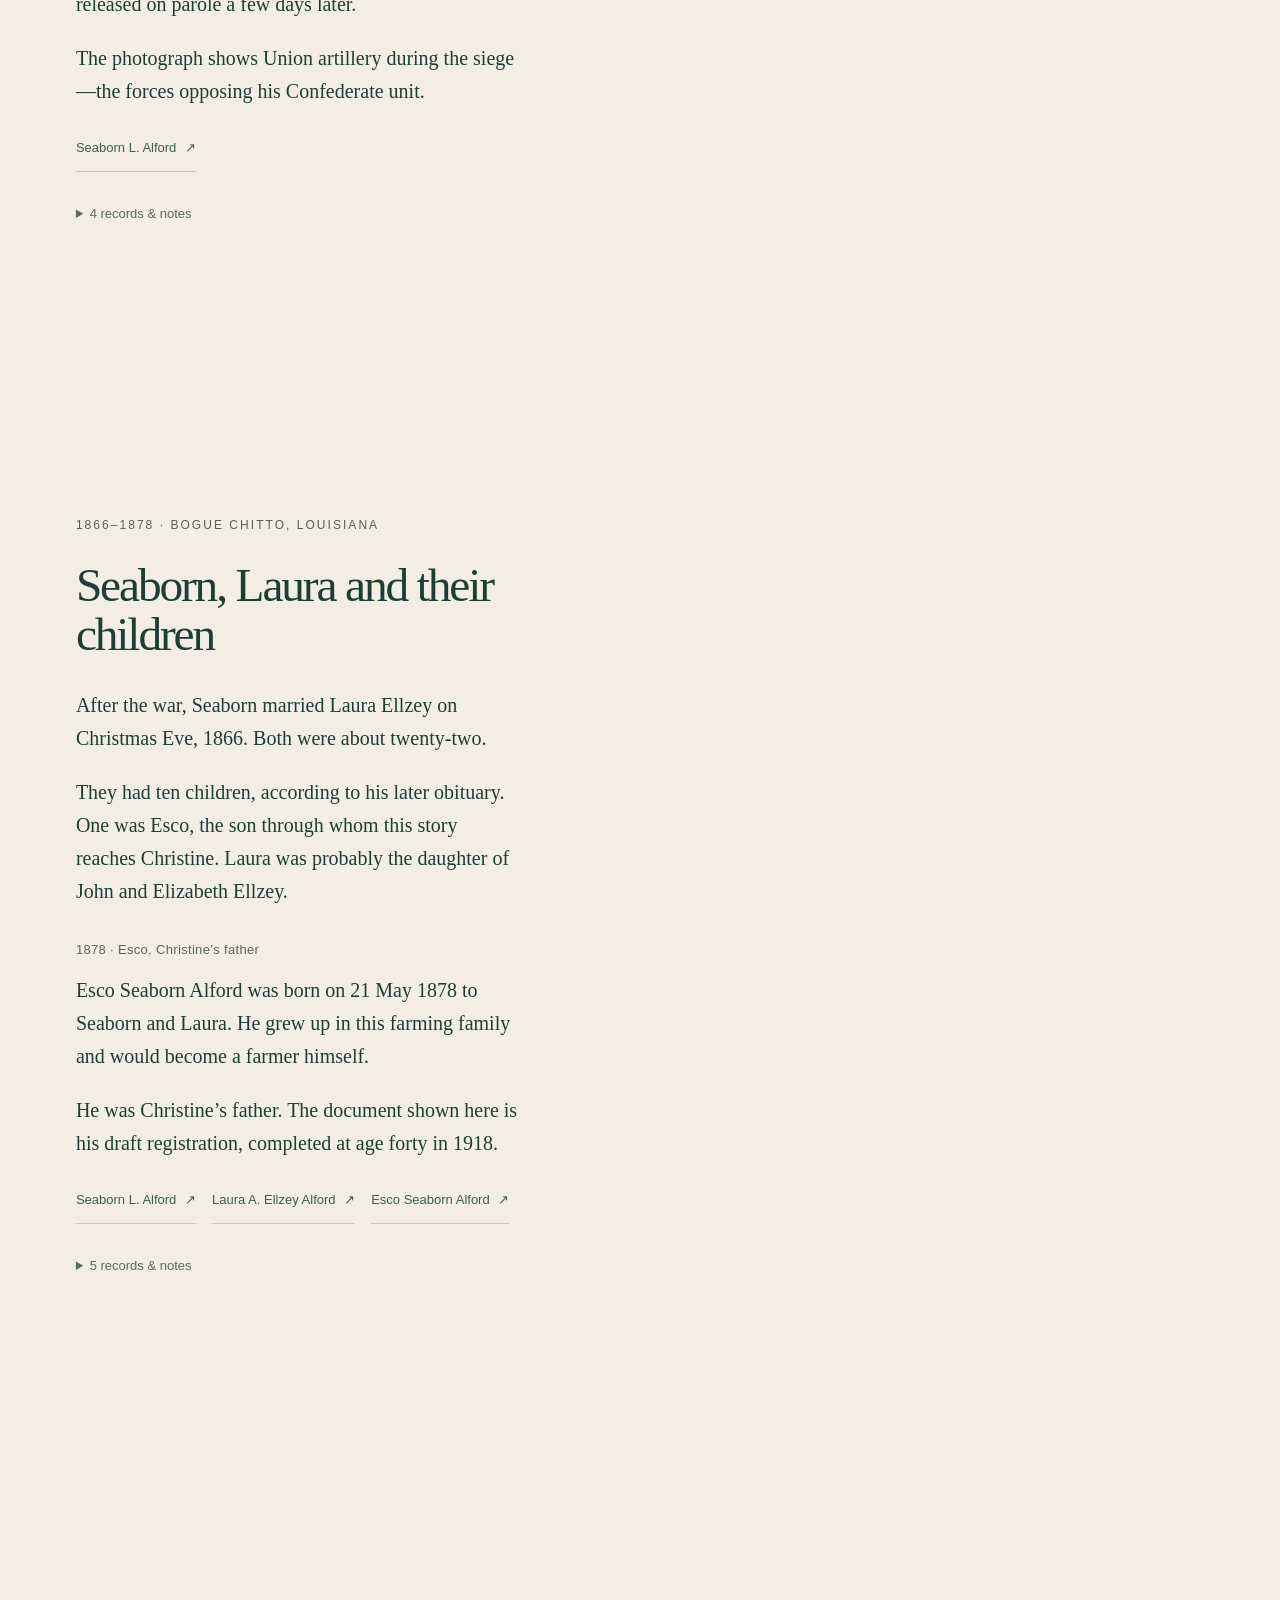
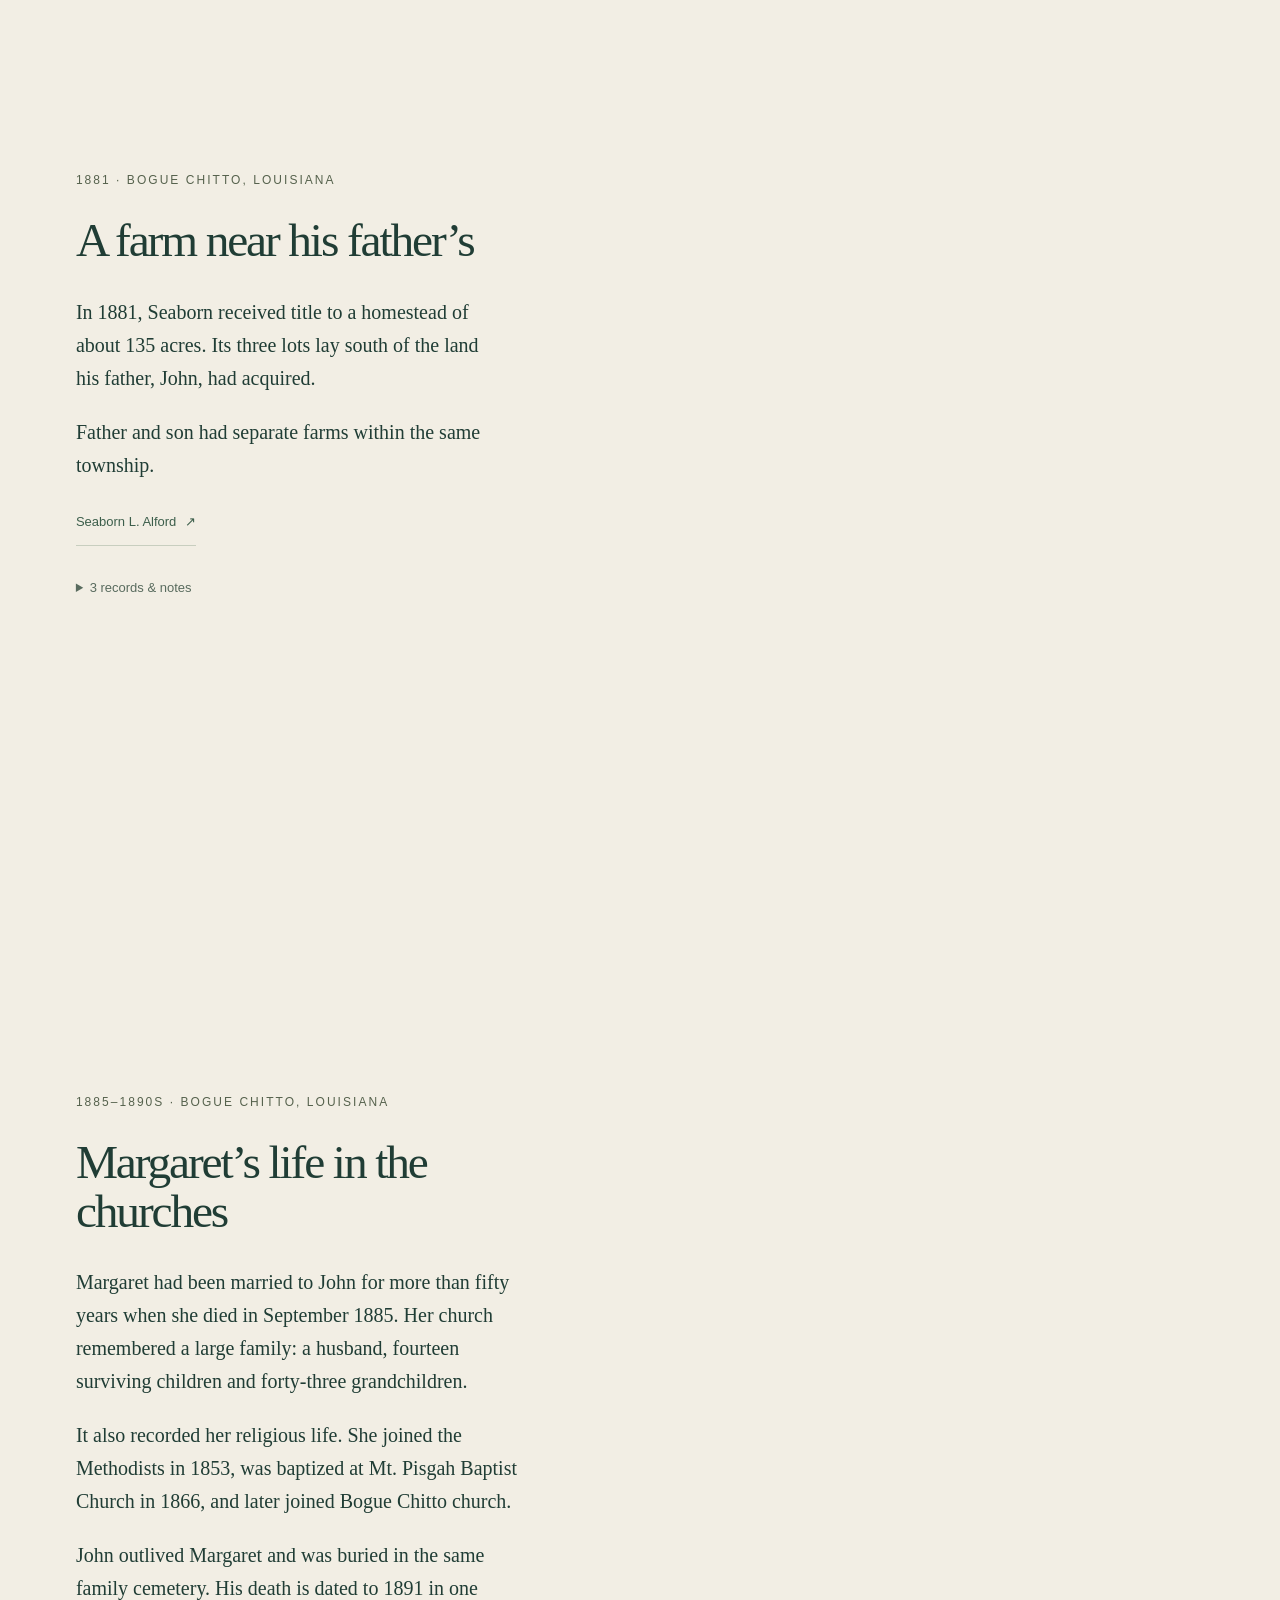
==== commit cdd206cd: "Introduce the twins as Jacob’s sons" ====
--- a/index.html
+++ b/index.html
@@ -890,7 +890,7 @@
 <p>His family was growing as he left the place where his parents had lived.</p></div><details class="story-detail" id="deed"><summary>1789 · Leaving the Tar River</summary><p>Over several years, Jacob sold land he had inherited from Julius. He also sold his right to a separate share of his father’s estate that would come to him after his mother’s death.</p>
 <p>That 1789 agreement identifies him in his own words: “the son of Julius Alford deceased.”</p><div class="people-links" aria-label="People in this passage"></div><details class="passage-records"><summary>2 records & notes</summary><div><a class="source-link" href="story.html#record-deed" data-source="deed" id="deed-record-deed">Jacob Alford’s deed <span aria-hidden="true">↗</span></a><a class="source-link" href="story.html#record-ncMove" data-source="ncMove" id="deed-record-ncMove">Jacob’s move within North Carolina <span aria-hidden="true">↗</span></a></div></details></details><div class="people-links" aria-label="People in this passage"></div><details class="passage-records"><summary>4 records & notes</summary><div><a class="source-link" href="story.html#record-jacobFamily" data-source="jacobFamily" id="jacob-family-record-jacobFamily">Jacob, Elizabeth and Franky <span aria-hidden="true">↗</span></a><a class="source-link" href="story.html#record-deed" data-source="deed" id="jacob-family-record-deed">Jacob Alford’s deed <span aria-hidden="true">↗</span></a><a class="source-link" href="story.html#record-ncMove" data-source="ncMove" id="jacob-family-record-ncMove">Jacob’s move within North Carolina <span aria-hidden="true">↗</span></a><a class="source-link" href="story.html#record-landscape" data-source="landscape" id="jacob-family-record-landscape">How this landscape was made <span aria-hidden="true">↗</span></a></div></details></article></section>
 <section class="beat" id="south-carolina" data-year="1797–1807" data-scene="south-carolina" data-chapter="roots"><article class="passage"><p class="eyebrow">1797–1807 · Montgomery County, Georgia</p><h2>Through Georgia to Louisiana</h2><div class="passage-section"><p>Jacob’s likely route south ran through Montgomery County, Georgia, before reaching the Bogue Chitto region in 1807.</p>
-<p>The Jacob Alford living in Georgia between 1797 and 1806 held land and served on juries. In 1798, he was also taxed for two enslaved people, whose names were not recorded.</p></div><div class="passage-section" id="twins"><h3>1807 · John and his twin brother</h3><p>John Seaborn Alford and Seaborn John Alford were twins. Seaborn John’s 1884 obituary places their birth near present-day Osyka on 11 October 1807 and names their father as Jacob.</p>
+<p>The Jacob Alford living in Georgia between 1797 and 1806 held land and served on juries. In 1798, he was also taxed for two enslaved people, whose names were not recorded.</p></div><div class="passage-section" id="twins"><h3>1807 · John and his twin brother</h3><p>Jacob had twin sons, John Seaborn and Seaborn John Alford. They were born on 11 October 1807 in Louisiana, near present-day Osyka, Mississippi, according to Seaborn John’s later obituary.</p>
 <p>John became a farmer in Washington Parish; his brother became a Methodist preacher. We follow John, Christine’s great-grandfather.</p></div><div class="people-links" aria-label="People in this passage"><a class="person-link" href="story.html#person-john" data-person="john" id="south-carolina-person-john">John Seaborn Alford <span aria-hidden="true">↗</span></a></div><details class="passage-records"><summary>5 records & notes</summary><div><a class="source-link" href="story.html#record-georgia" data-source="georgia" id="south-carolina-record-georgia">The likely route through Georgia <span aria-hidden="true">↗</span></a><a class="source-link" href="story.html#record-twin" data-source="twin" id="south-carolina-record-twin">Seaborn J. Alford’s obituary <span aria-hidden="true">↗</span></a><a class="source-link" href="story.html#record-census1880" data-source="census1880" id="south-carolina-record-census1880">John S. Alford in the 1880 census <span aria-hidden="true">↗</span></a><a class="source-link" href="story.html#record-landscape" data-source="landscape" id="south-carolina-record-landscape">How this landscape was made <span aria-hidden="true">↗</span></a><a class="source-link" href="story.html#record-farm" data-source="farm" id="south-carolina-record-farm">1850 agricultural return <span aria-hidden="true">↗</span></a></div></details></article></section>
 <section class="beat" id="river" data-year="1807–1819" data-scene="river" data-chapter="settling"><article class="passage"><div class="chapter-intro"><p class="eyebrow">Chapter 2 of 5 · 1807–1858</p><h2>A home near the Bogue Chitto</h2><p>Settlement, land and John and Margaret’s household</p><a class="explore-link" href="explore.html#chapter/settling">Explore this chapter ↗</a></div><p class="eyebrow">1807–1819 · Bogue Chitto · Spanish West Florida</p><h2>Settling beside the Bogue Chitto</h2><div class="passage-section"><p>Jacob settled beside the Bogue Chitto River, just south of today’s Louisiana–Mississippi line. His land claim dates the settlement to December 1807.</p>
 <p>This was still Spanish West Florida. The United States had made the Louisiana Purchase four years earlier, but Spain still governed this disputed region.</p>
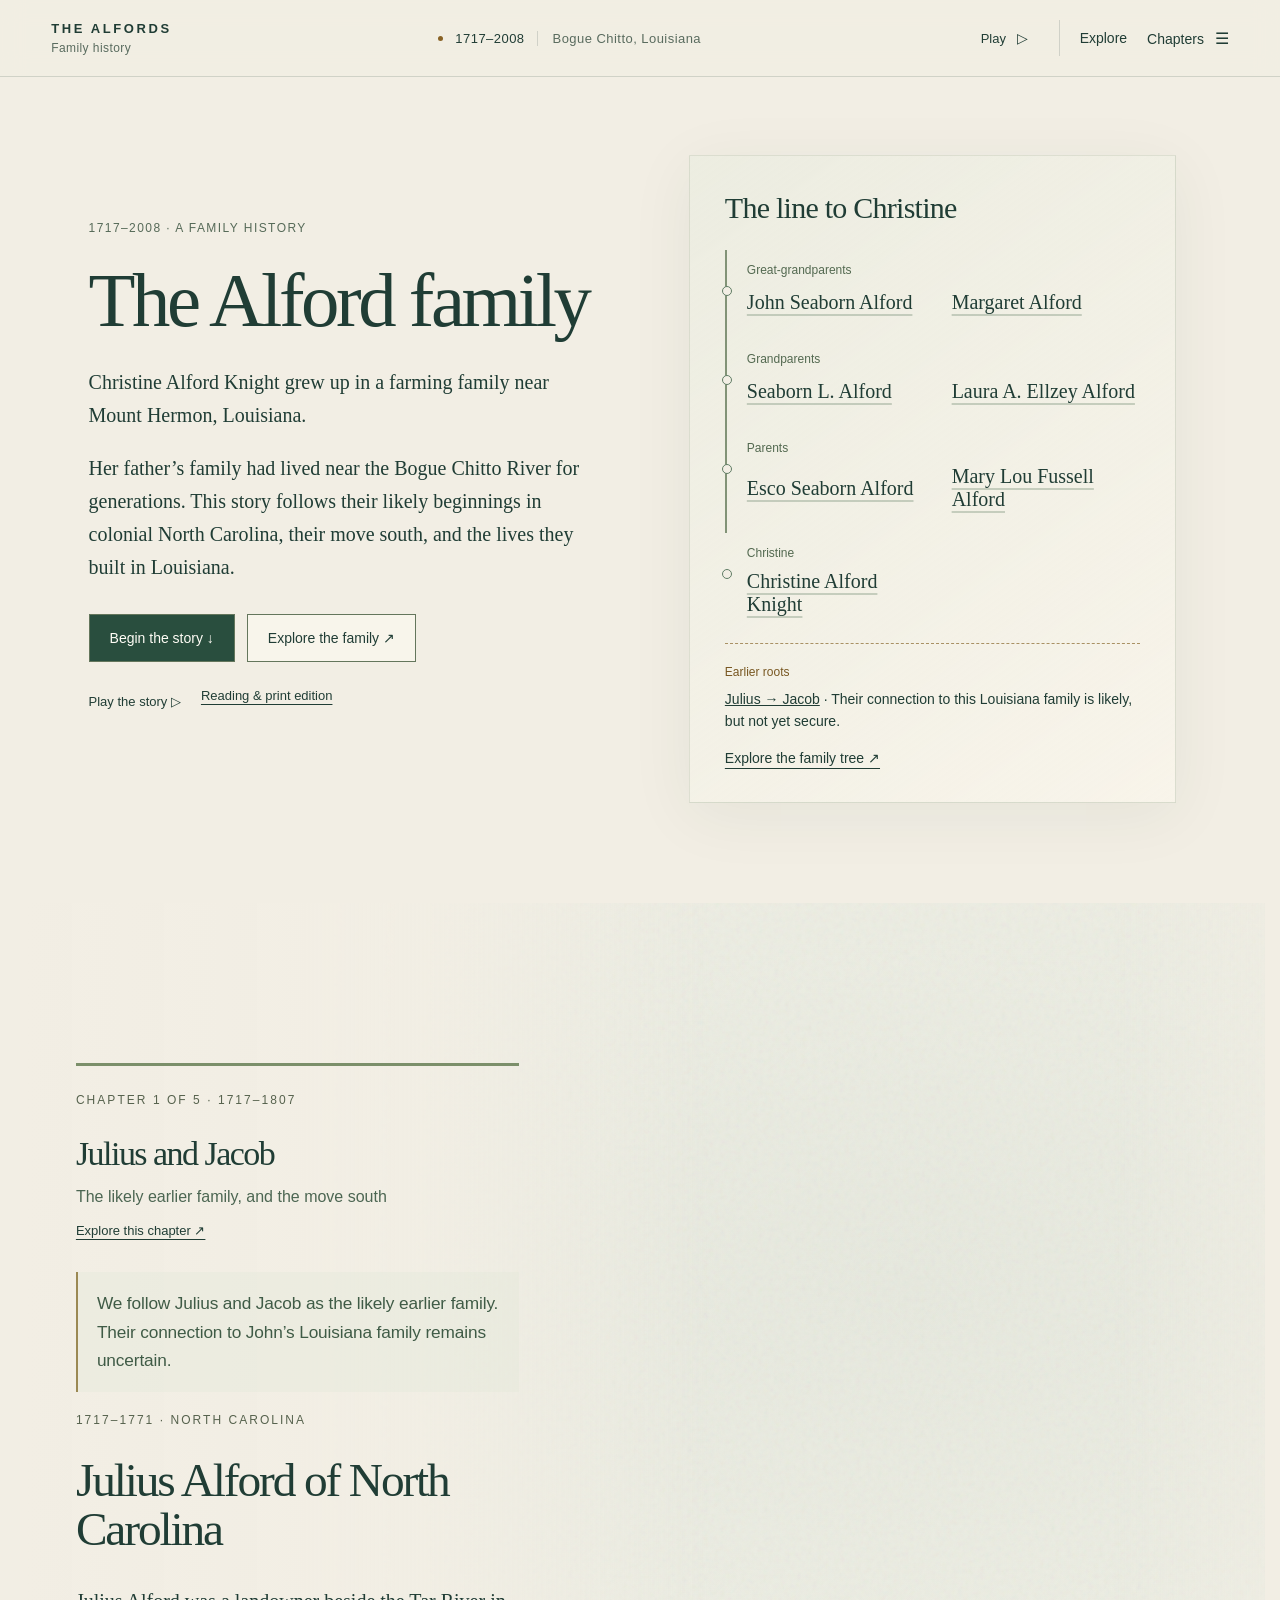
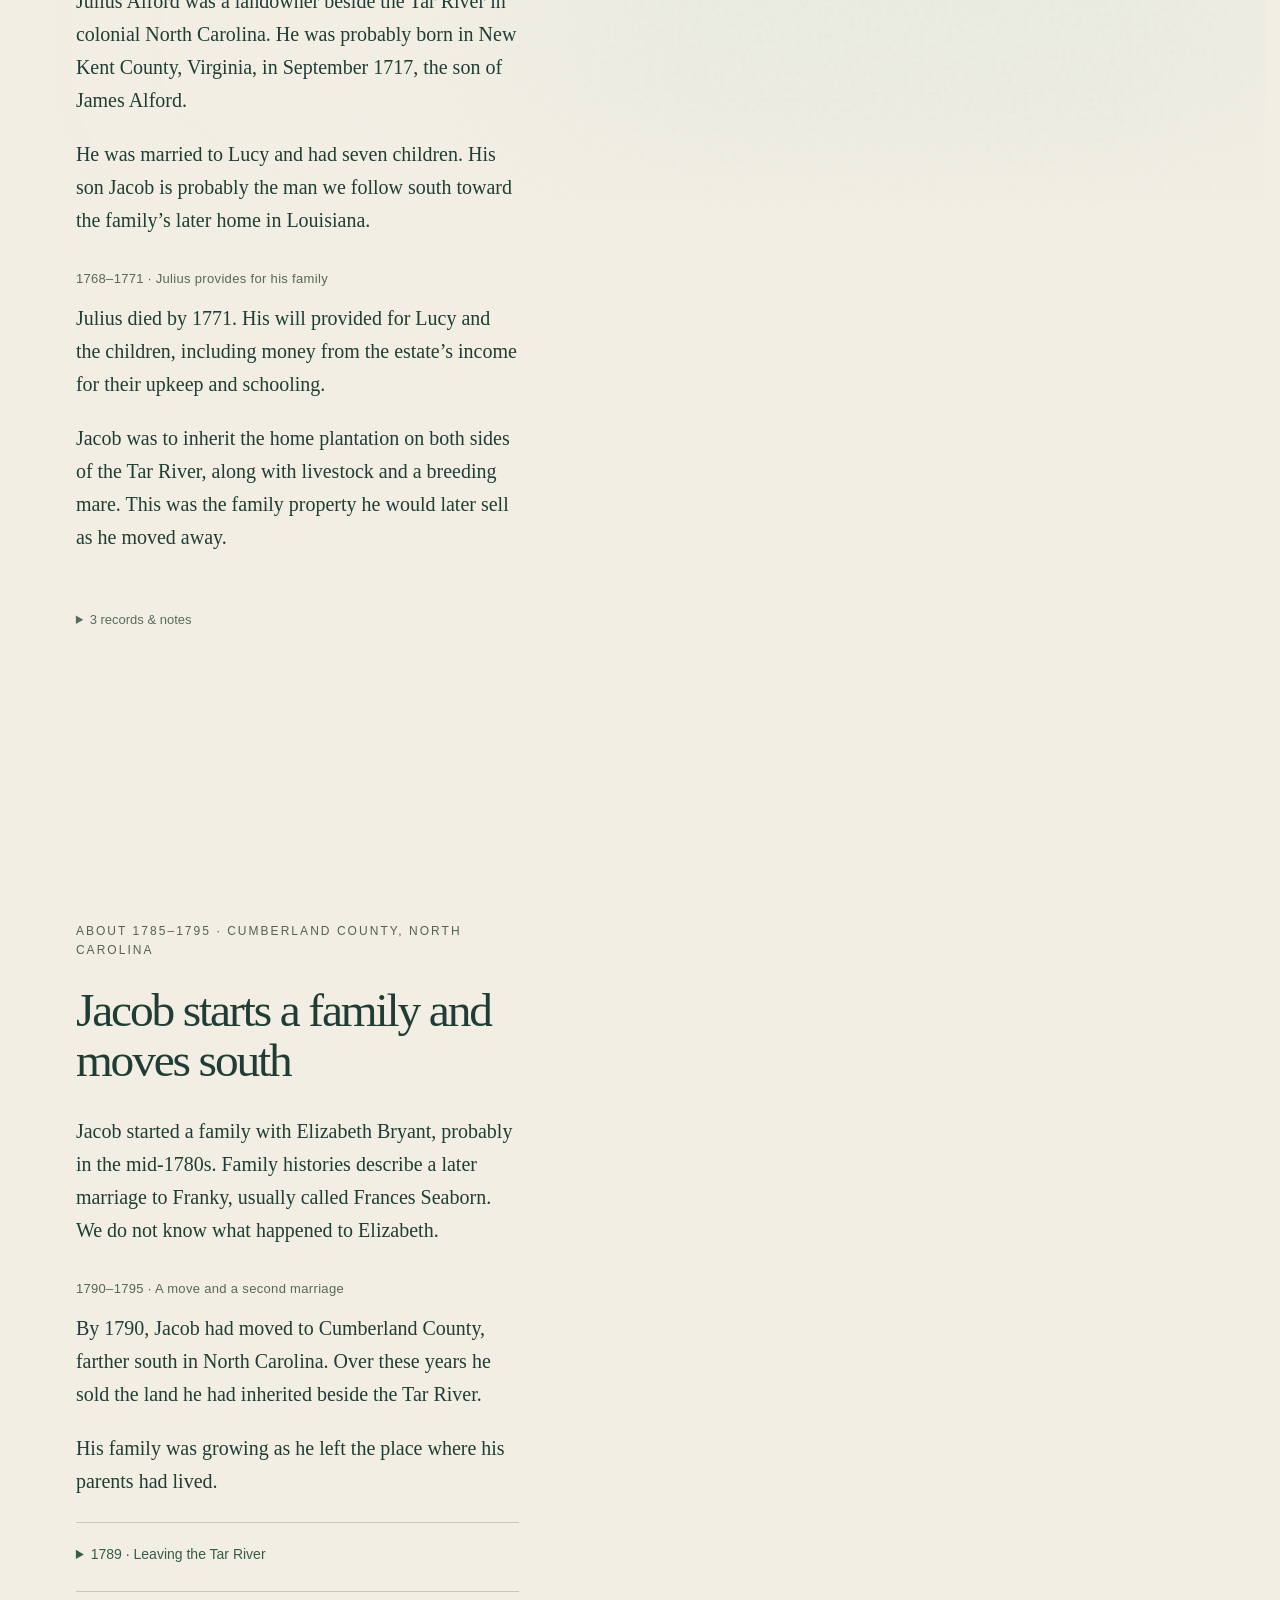
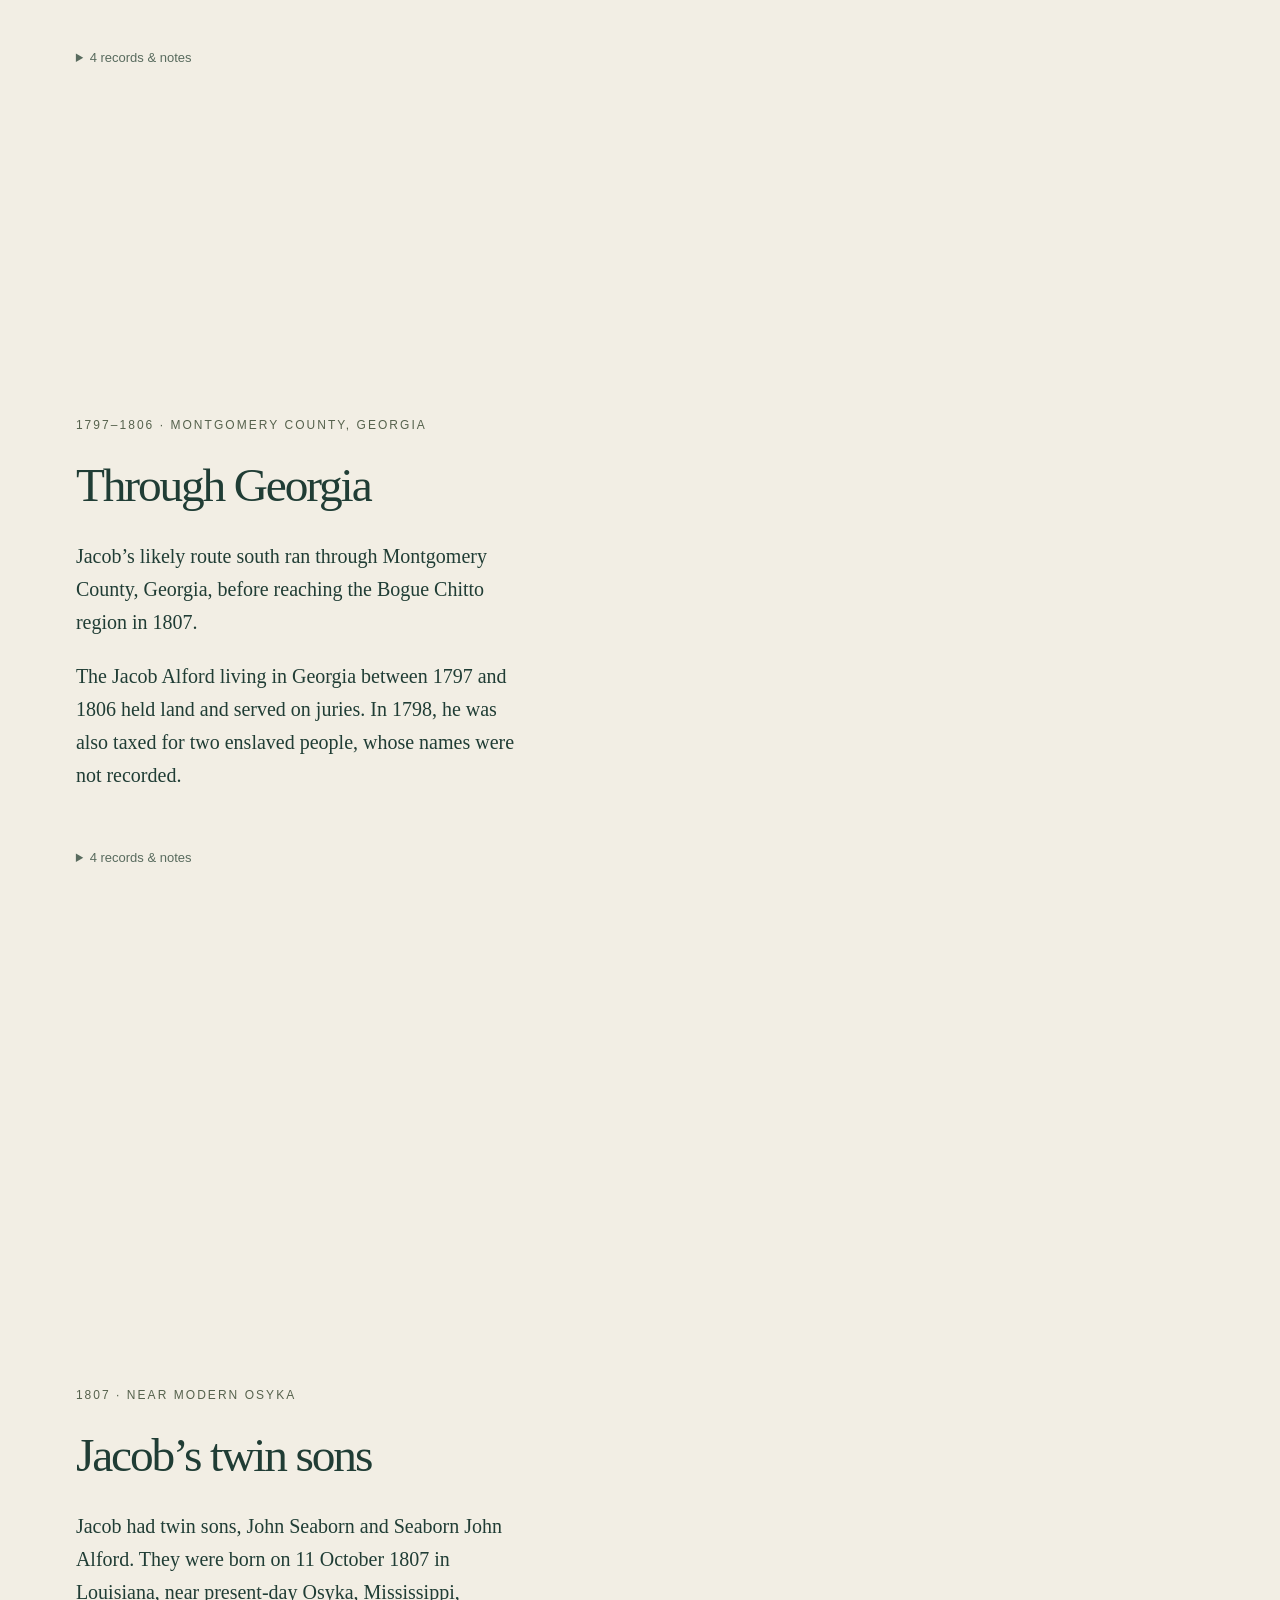
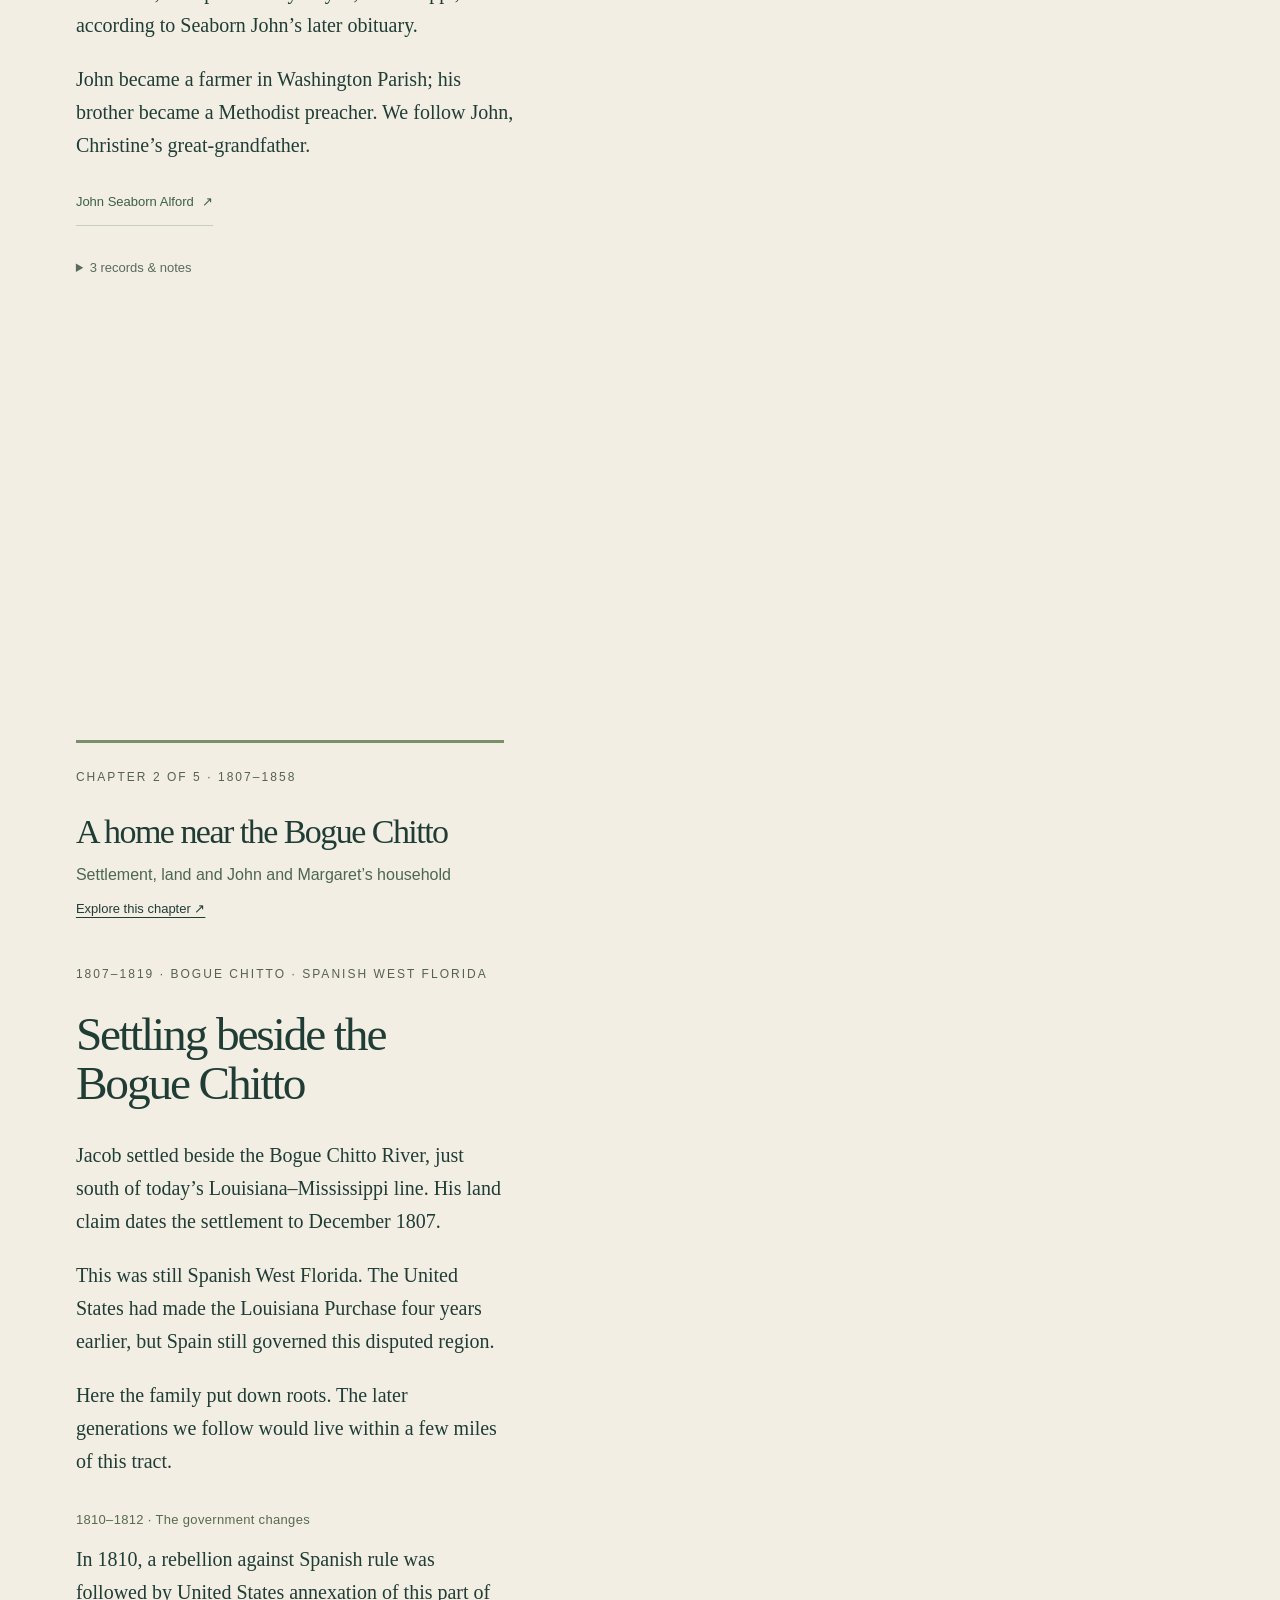
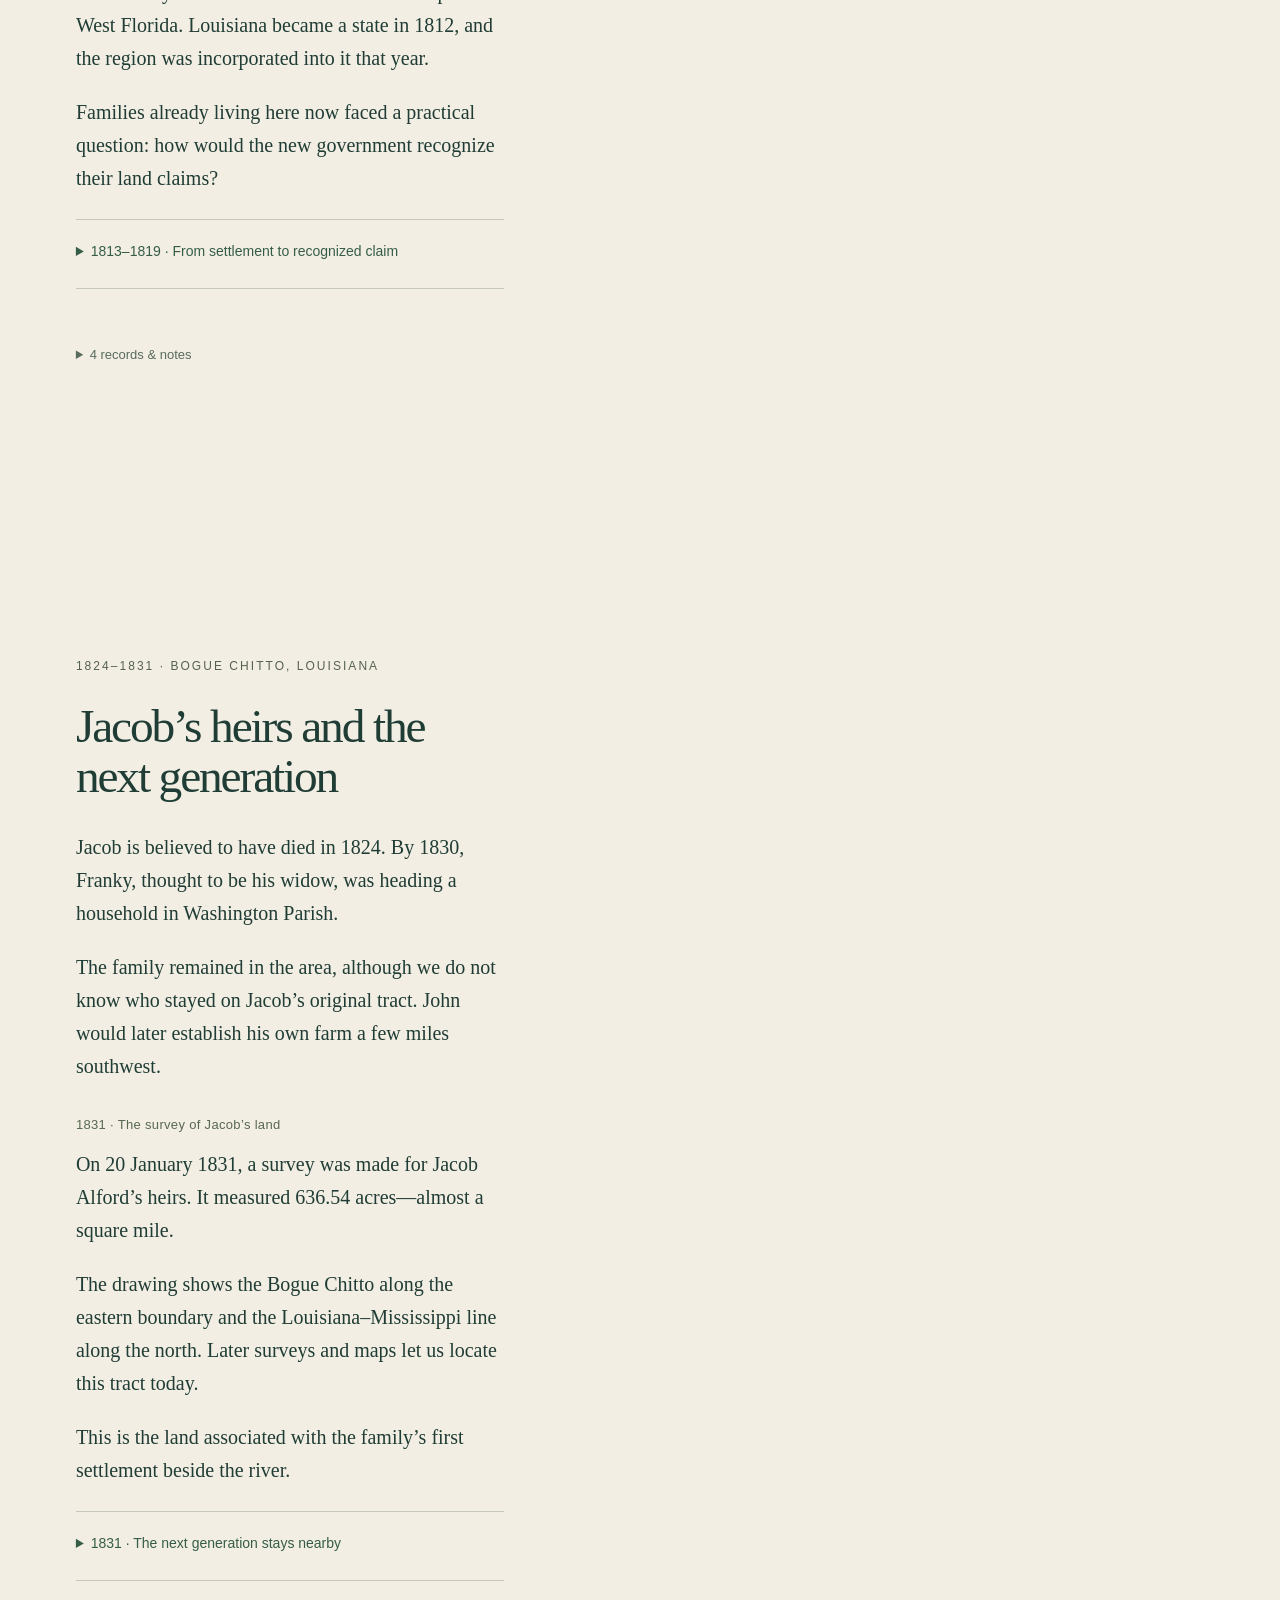
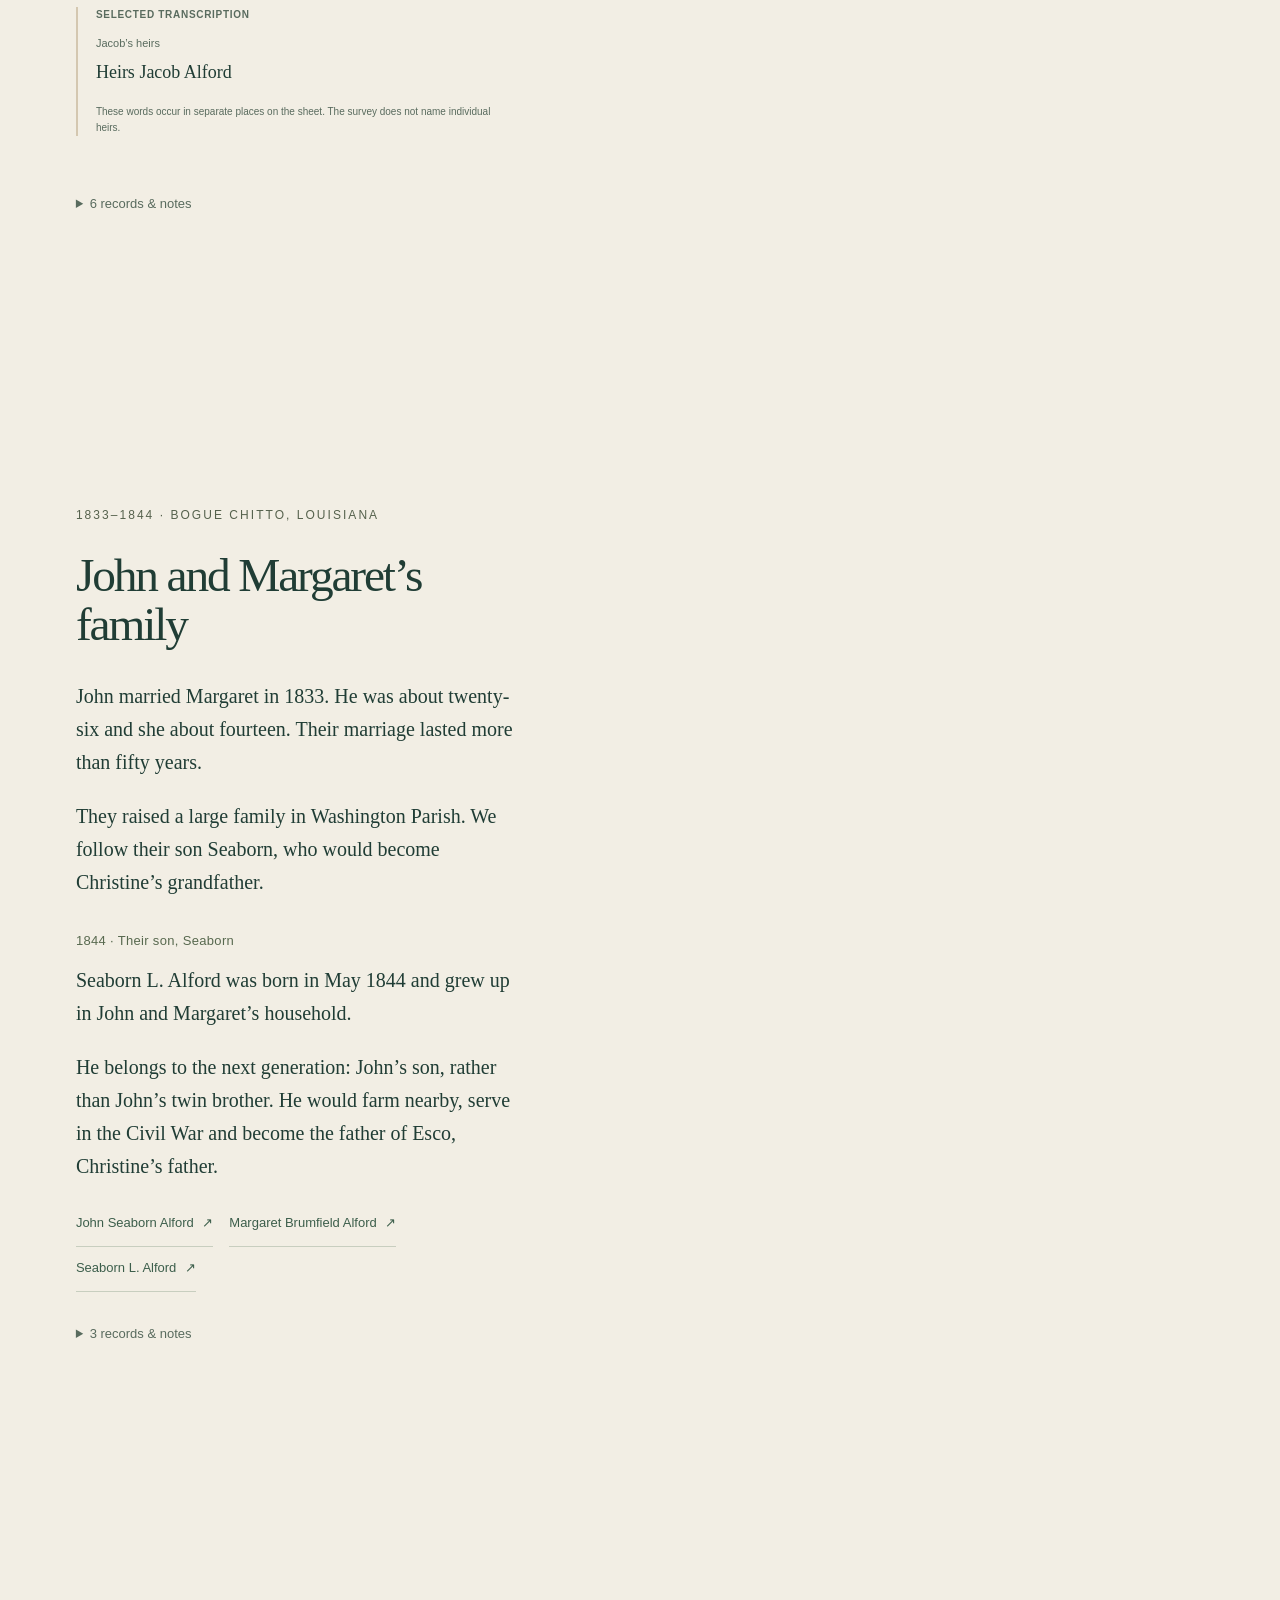
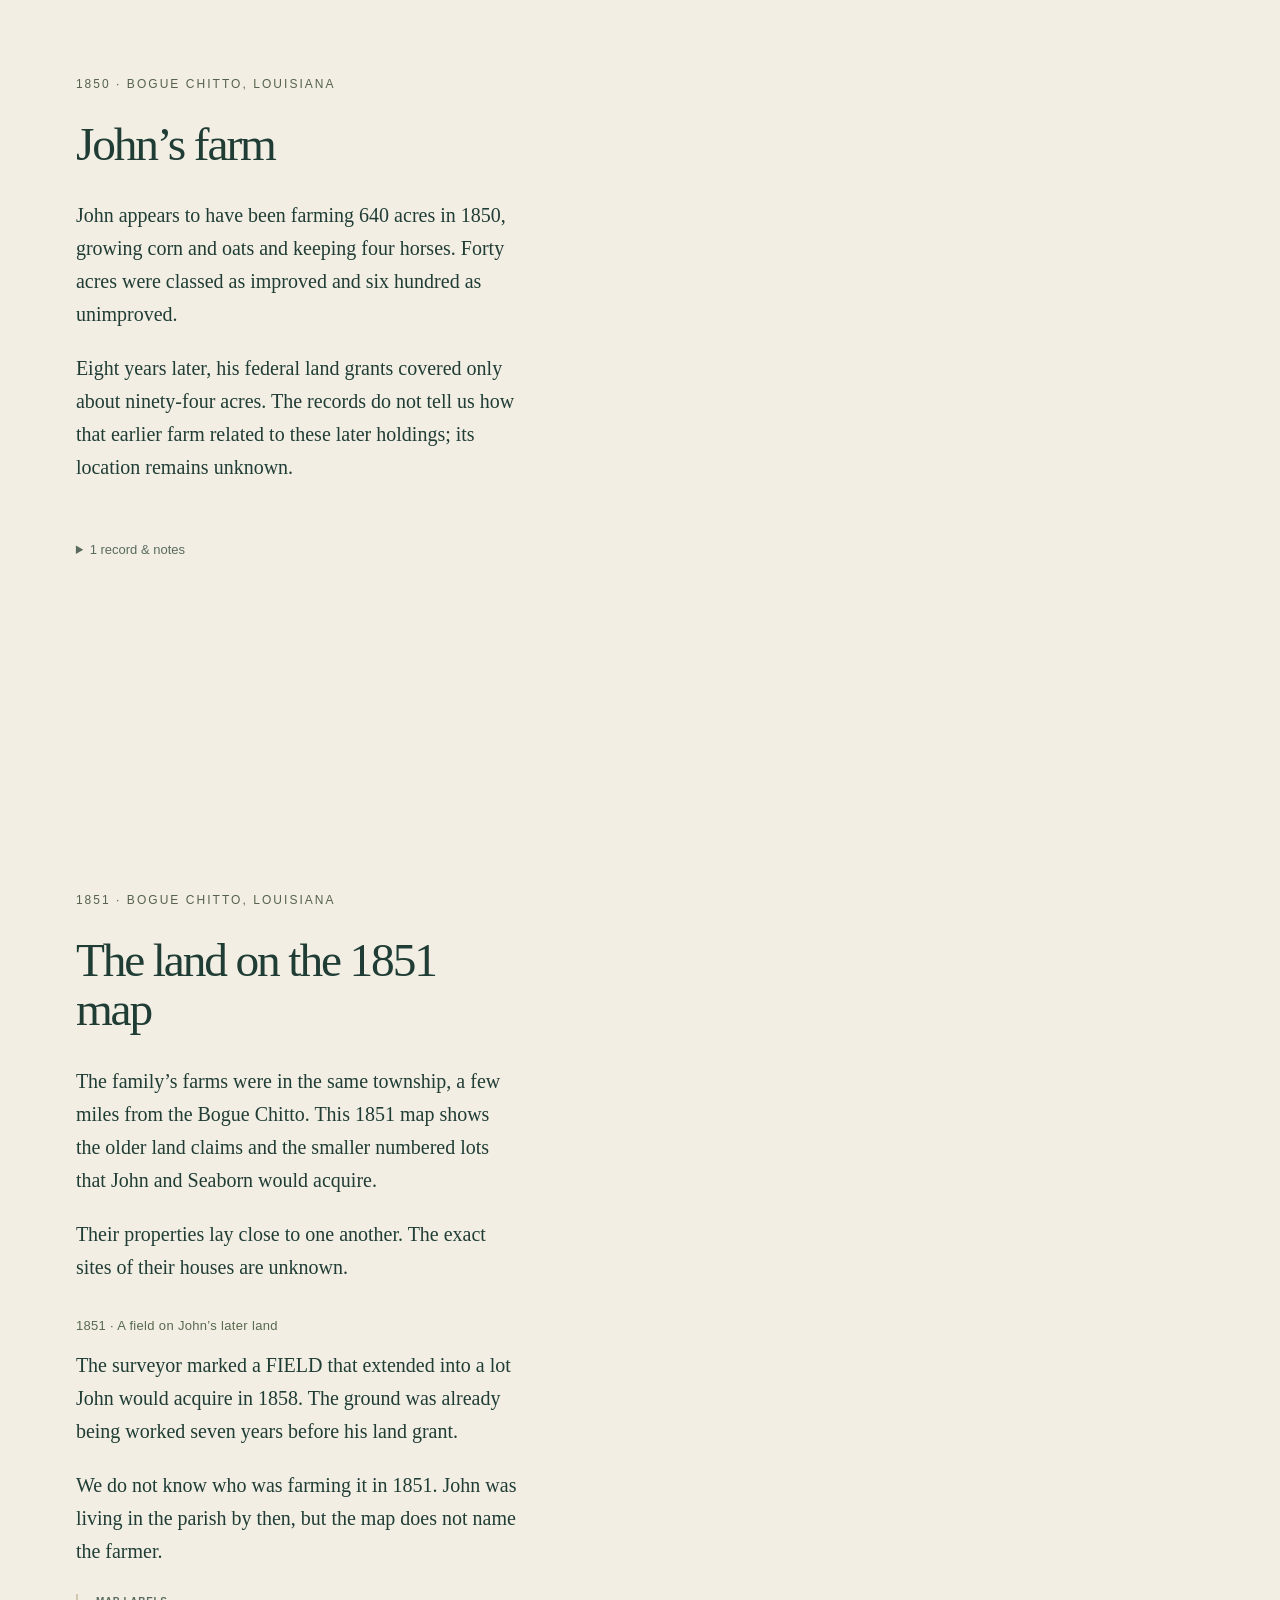
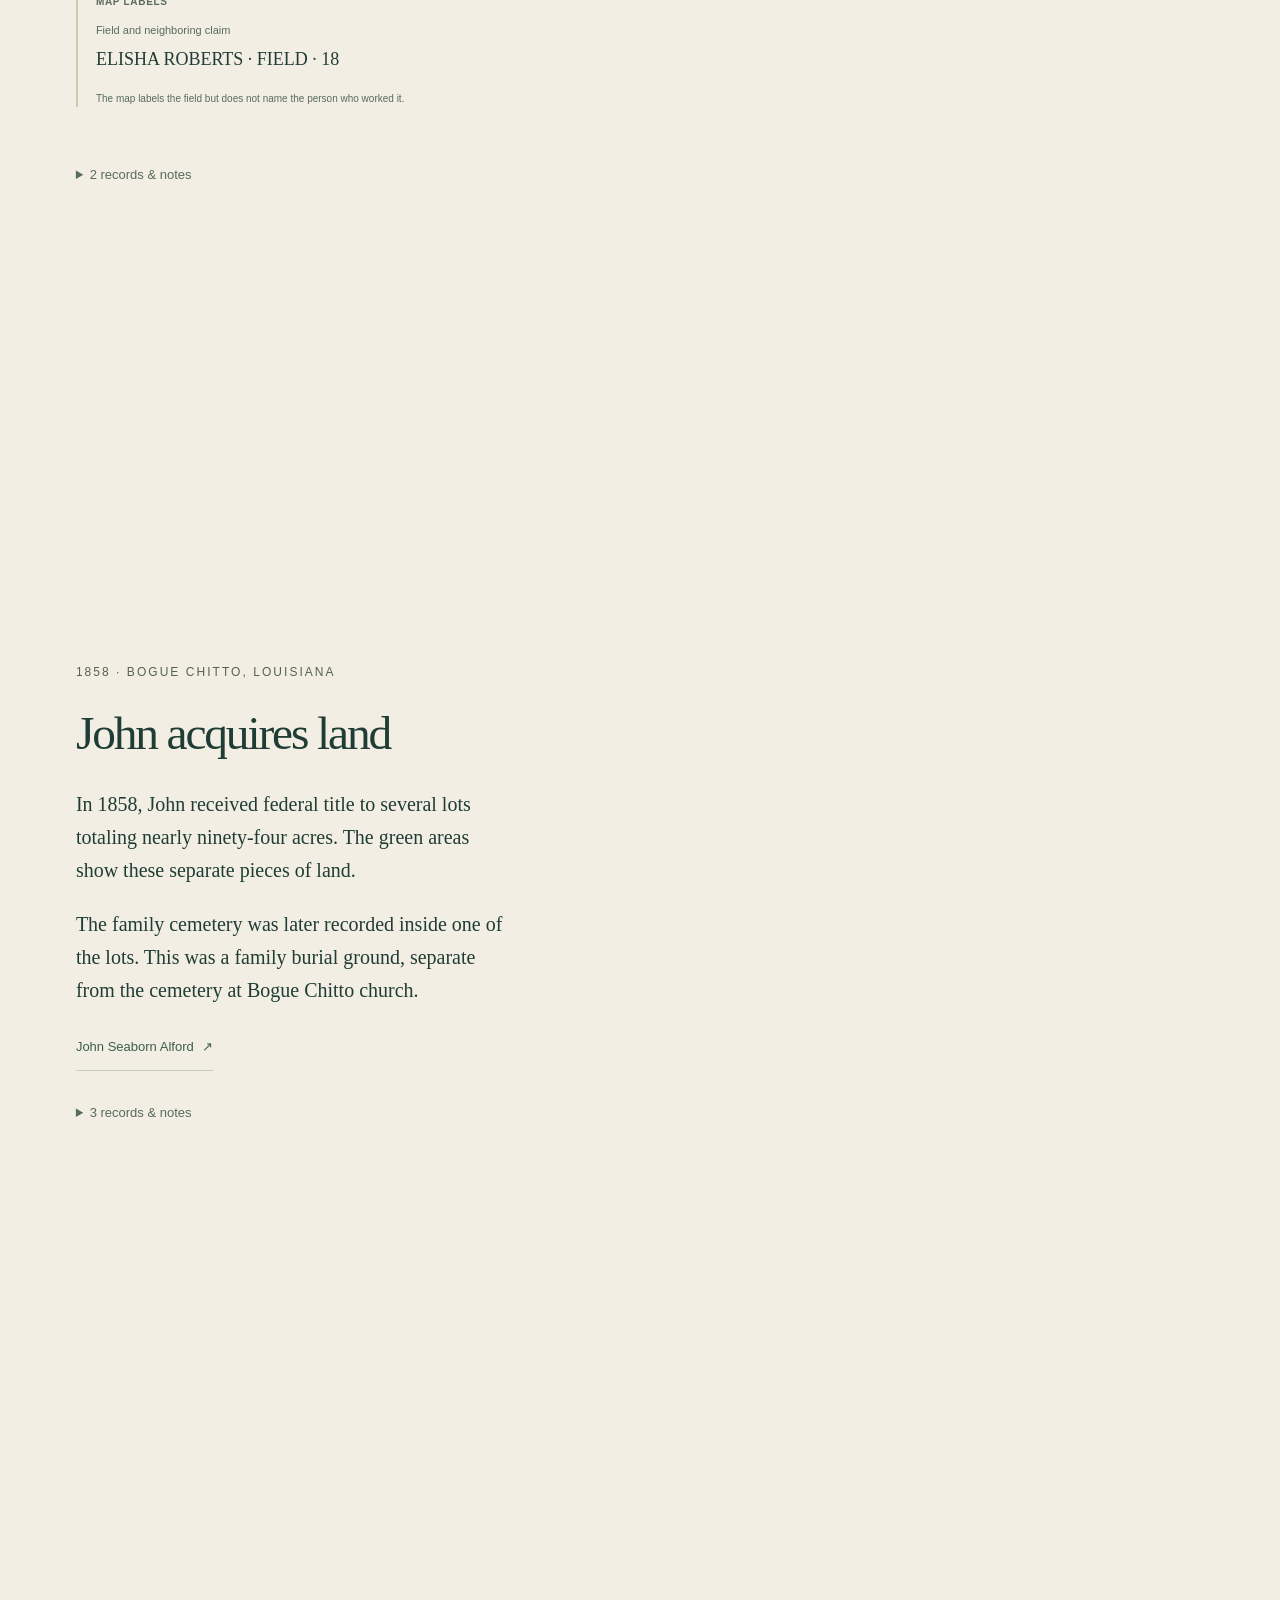
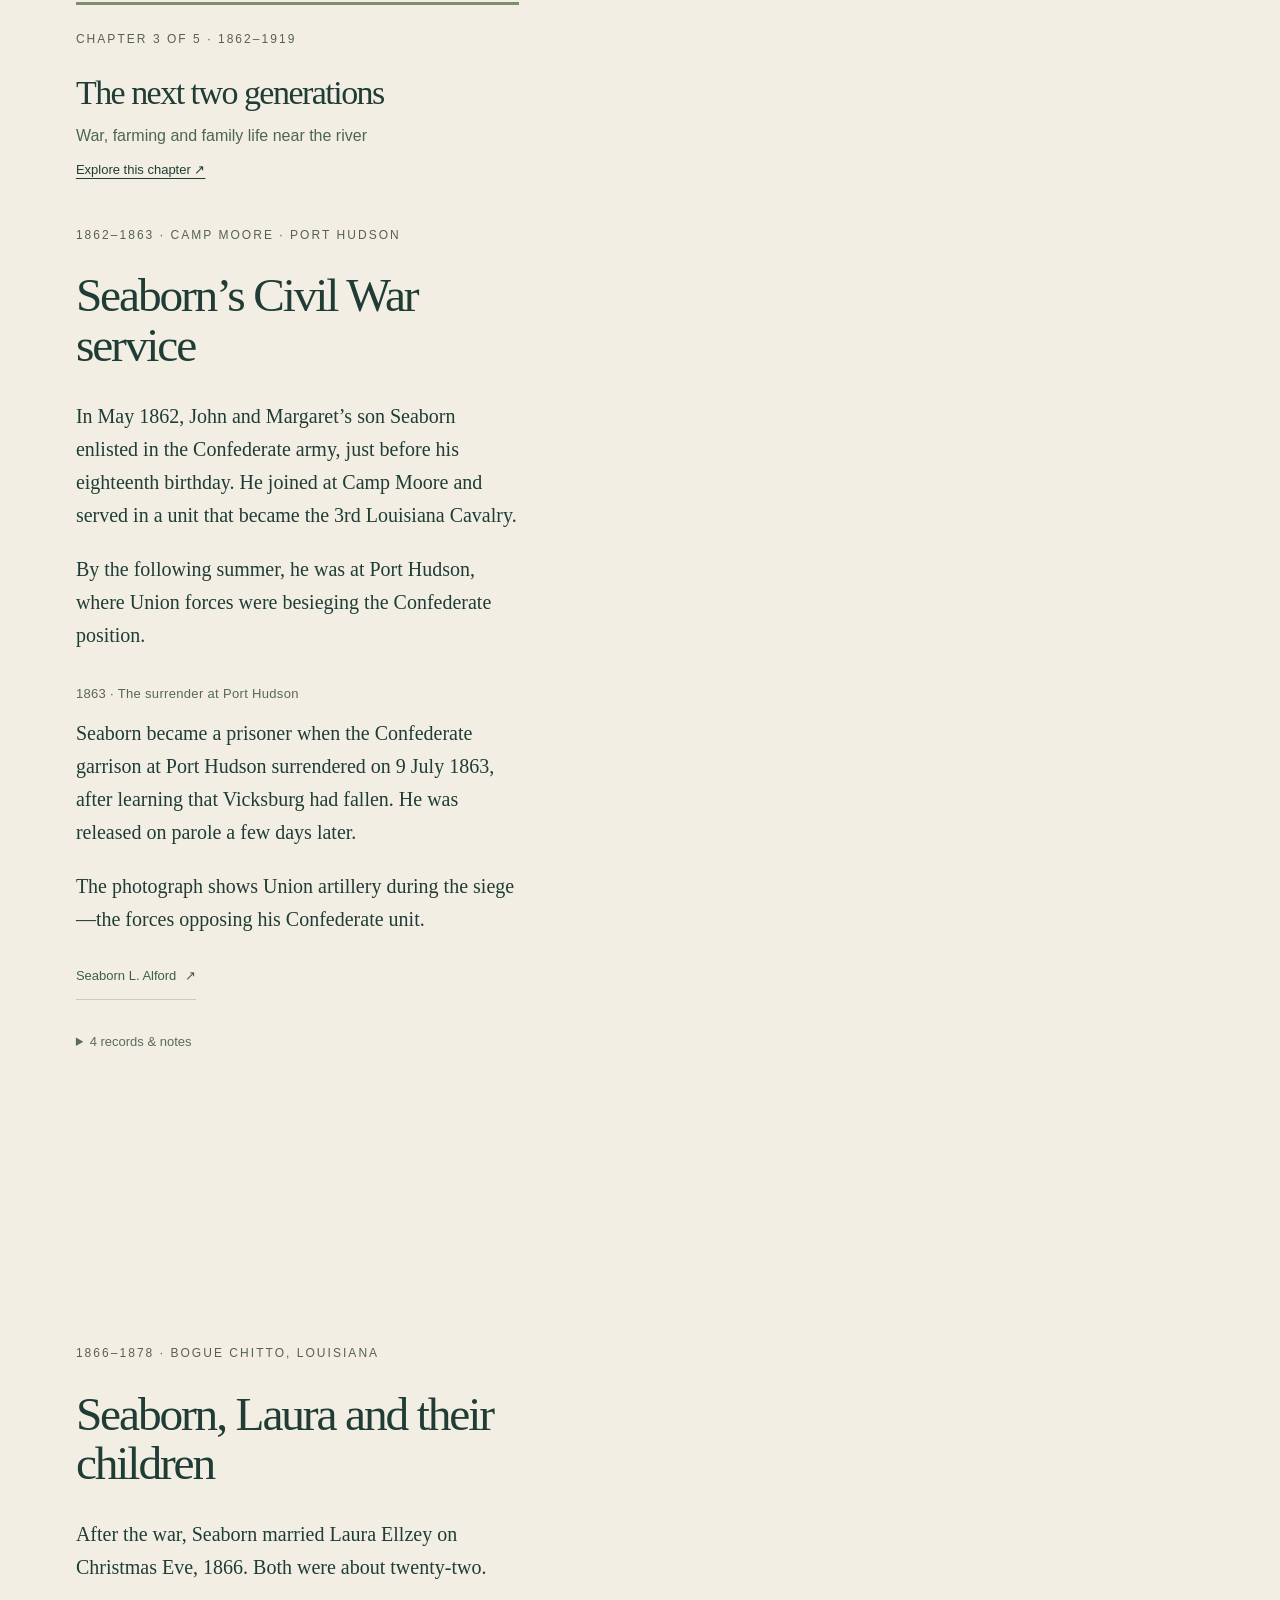
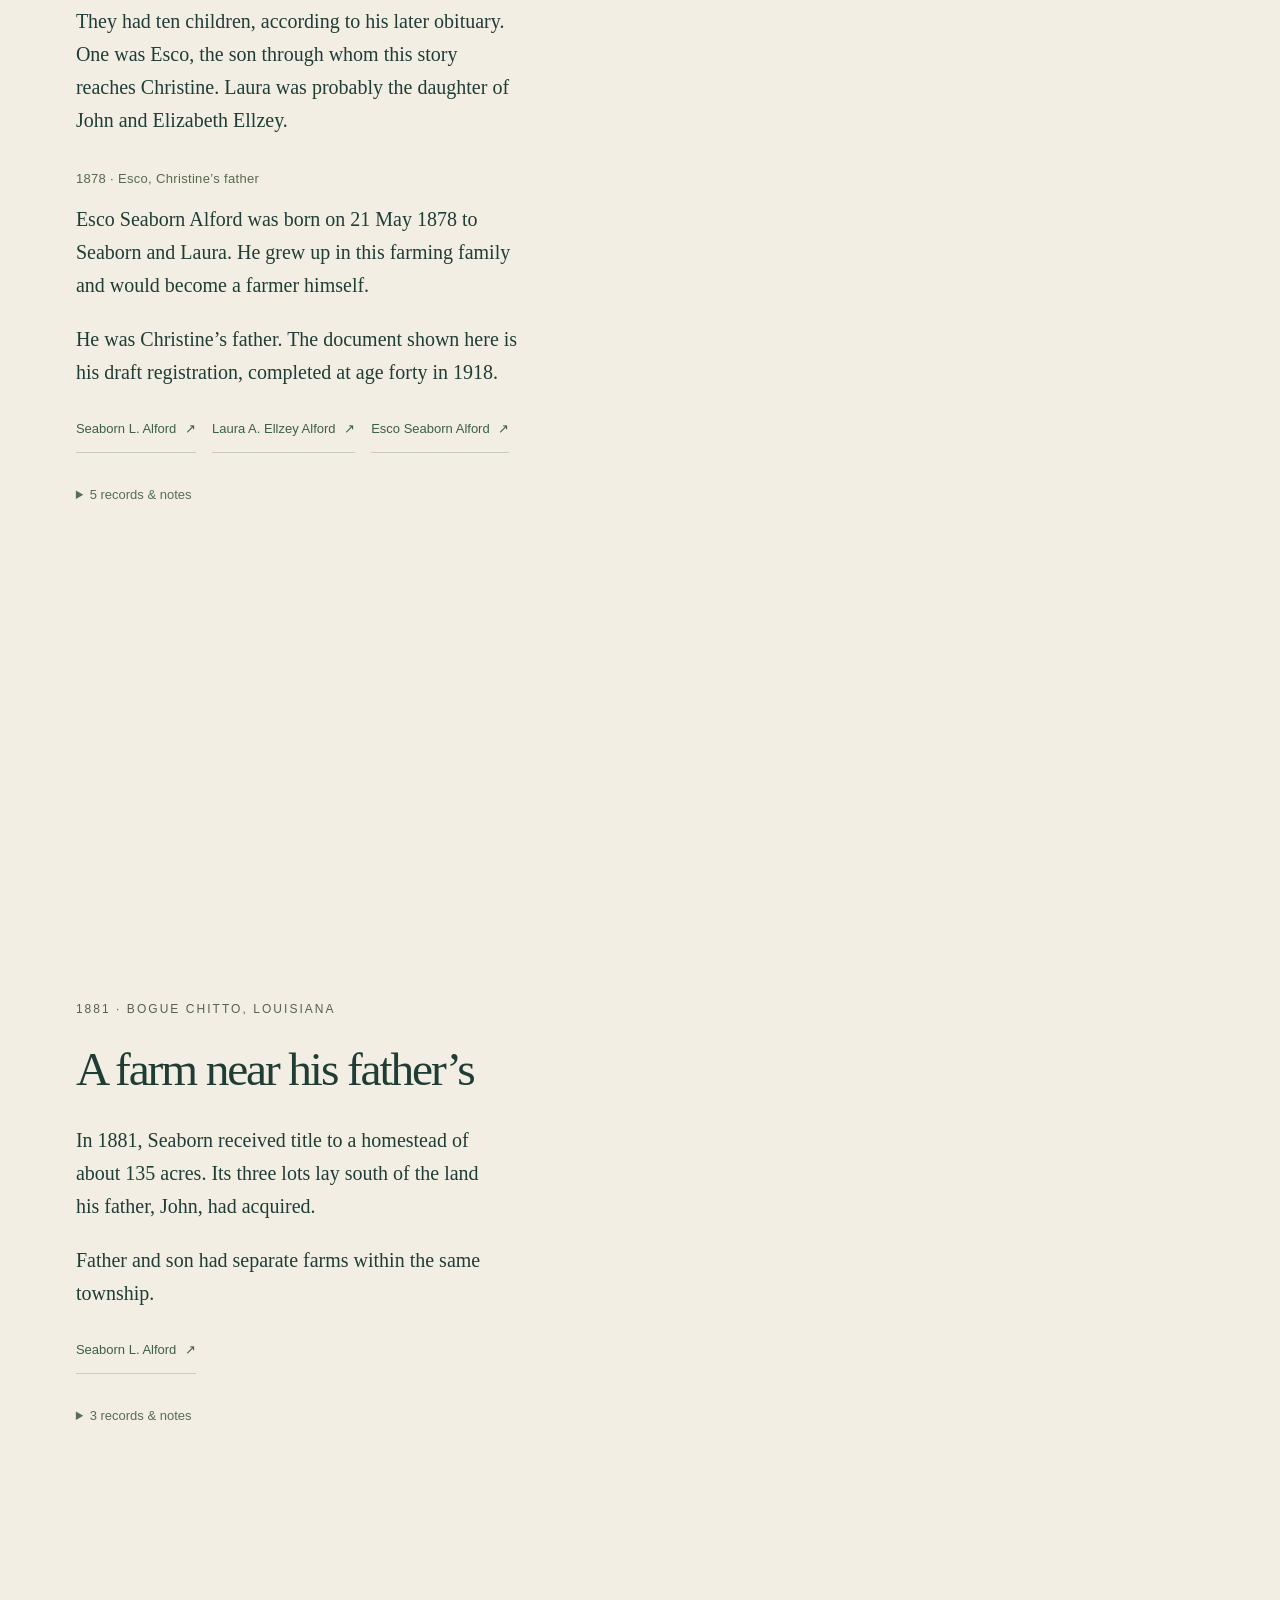
==== commit c7eb81d9: "Locate Osyka in the twins’ story and connect it to the river claim" ====
--- a/index.html
+++ b/index.html
@@ -889,9 +889,10 @@
 <section class="beat" id="jacob-family" data-year="About 1785–1795" data-scene="jacob-family" data-chapter="roots"><article class="passage"><p class="eyebrow">About 1785–1795 · Cumberland County, North Carolina</p><h2>Jacob starts a family and moves south</h2><div class="passage-section"><p>Jacob started a family with Elizabeth Bryant, probably in the mid-1780s. Family histories describe a later marriage to Franky, usually called Frances Seaborn. We do not know what happened to Elizabeth.</p></div><div class="passage-section" id="cumberland"><h3>1790–1795 · A move and a second marriage</h3><p>By 1790, Jacob had moved to Cumberland County, farther south in North Carolina. Over these years he sold the land he had inherited beside the Tar River.</p>
 <p>His family was growing as he left the place where his parents had lived.</p></div><details class="story-detail" id="deed"><summary>1789 · Leaving the Tar River</summary><p>Over several years, Jacob sold land he had inherited from Julius. He also sold his right to a separate share of his father’s estate that would come to him after his mother’s death.</p>
 <p>That 1789 agreement identifies him in his own words: “the son of Julius Alford deceased.”</p><div class="people-links" aria-label="People in this passage"></div><details class="passage-records"><summary>2 records & notes</summary><div><a class="source-link" href="story.html#record-deed" data-source="deed" id="deed-record-deed">Jacob Alford’s deed <span aria-hidden="true">↗</span></a><a class="source-link" href="story.html#record-ncMove" data-source="ncMove" id="deed-record-ncMove">Jacob’s move within North Carolina <span aria-hidden="true">↗</span></a></div></details></details><div class="people-links" aria-label="People in this passage"></div><details class="passage-records"><summary>4 records & notes</summary><div><a class="source-link" href="story.html#record-jacobFamily" data-source="jacobFamily" id="jacob-family-record-jacobFamily">Jacob, Elizabeth and Franky <span aria-hidden="true">↗</span></a><a class="source-link" href="story.html#record-deed" data-source="deed" id="jacob-family-record-deed">Jacob Alford’s deed <span aria-hidden="true">↗</span></a><a class="source-link" href="story.html#record-ncMove" data-source="ncMove" id="jacob-family-record-ncMove">Jacob’s move within North Carolina <span aria-hidden="true">↗</span></a><a class="source-link" href="story.html#record-landscape" data-source="landscape" id="jacob-family-record-landscape">How this landscape was made <span aria-hidden="true">↗</span></a></div></details></article></section>
-<section class="beat" id="south-carolina" data-year="1797–1807" data-scene="south-carolina" data-chapter="roots"><article class="passage"><p class="eyebrow">1797–1807 · Montgomery County, Georgia</p><h2>Through Georgia to Louisiana</h2><div class="passage-section"><p>Jacob’s likely route south ran through Montgomery County, Georgia, before reaching the Bogue Chitto region in 1807.</p>
-<p>The Jacob Alford living in Georgia between 1797 and 1806 held land and served on juries. In 1798, he was also taxed for two enslaved people, whose names were not recorded.</p></div><div class="passage-section" id="twins"><h3>1807 · John and his twin brother</h3><p>Jacob had twin sons, John Seaborn and Seaborn John Alford. They were born on 11 October 1807 in Louisiana, near present-day Osyka, Mississippi, according to Seaborn John’s later obituary.</p>
-<p>John became a farmer in Washington Parish; his brother became a Methodist preacher. We follow John, Christine’s great-grandfather.</p></div><div class="people-links" aria-label="People in this passage"><a class="person-link" href="story.html#person-john" data-person="john" id="south-carolina-person-john">John Seaborn Alford <span aria-hidden="true">↗</span></a></div><details class="passage-records"><summary>5 records & notes</summary><div><a class="source-link" href="story.html#record-georgia" data-source="georgia" id="south-carolina-record-georgia">The likely route through Georgia <span aria-hidden="true">↗</span></a><a class="source-link" href="story.html#record-twin" data-source="twin" id="south-carolina-record-twin">Seaborn J. Alford’s obituary <span aria-hidden="true">↗</span></a><a class="source-link" href="story.html#record-census1880" data-source="census1880" id="south-carolina-record-census1880">John S. Alford in the 1880 census <span aria-hidden="true">↗</span></a><a class="source-link" href="story.html#record-landscape" data-source="landscape" id="south-carolina-record-landscape">How this landscape was made <span aria-hidden="true">↗</span></a><a class="source-link" href="story.html#record-farm" data-source="farm" id="south-carolina-record-farm">1850 agricultural return <span aria-hidden="true">↗</span></a></div></details></article></section>
+<section class="beat" id="south-carolina" data-year="1797–1806" data-scene="south-carolina" data-chapter="roots"><article class="passage"><p class="eyebrow">1797–1806 · Montgomery County, Georgia</p><h2>Through Georgia</h2><div class="passage-section"><p>Jacob’s likely route south ran through Montgomery County, Georgia, before reaching the Bogue Chitto region in 1807.</p>
+<p>The Jacob Alford living in Georgia between 1797 and 1806 held land and served on juries. In 1798, he was also taxed for two enslaved people, whose names were not recorded.</p></div><div class="people-links" aria-label="People in this passage"></div><details class="passage-records"><summary>4 records & notes</summary><div><a class="source-link" href="story.html#record-georgia" data-source="georgia" id="south-carolina-record-georgia">The likely route through Georgia <span aria-hidden="true">↗</span></a><a class="source-link" href="story.html#record-twin" data-source="twin" id="south-carolina-record-twin">Seaborn J. Alford’s obituary <span aria-hidden="true">↗</span></a><a class="source-link" href="story.html#record-census1880" data-source="census1880" id="south-carolina-record-census1880">John S. Alford in the 1880 census <span aria-hidden="true">↗</span></a><a class="source-link" href="story.html#record-landscape" data-source="landscape" id="south-carolina-record-landscape">How this landscape was made <span aria-hidden="true">↗</span></a></div></details></article></section>
+<section class="beat" id="twins" data-year="1807" data-scene="twins" data-chapter="roots"><article class="passage"><p class="eyebrow">1807 · Near modern Osyka</p><h2>Jacob’s twin sons</h2><div class="passage-section"><p>Jacob had twin sons, John Seaborn and Seaborn John Alford. They were born on 11 October 1807 in Louisiana, near present-day Osyka, Mississippi, according to Seaborn John’s later obituary.</p>
+<p>John became a farmer in Washington Parish; his brother became a Methodist preacher. We follow John, Christine’s great-grandfather.</p></div><div class="people-links" aria-label="People in this passage"><a class="person-link" href="story.html#person-john" data-person="john" id="twins-person-john">John Seaborn Alford <span aria-hidden="true">↗</span></a></div><details class="passage-records"><summary>3 records & notes</summary><div><a class="source-link" href="story.html#record-twin" data-source="twin" id="twins-record-twin">Seaborn J. Alford’s obituary <span aria-hidden="true">↗</span></a><a class="source-link" href="story.html#record-farm" data-source="farm" id="twins-record-farm">1850 agricultural return <span aria-hidden="true">↗</span></a><a class="source-link" href="story.html#record-landscape" data-source="landscape" id="twins-record-landscape">How this landscape was made <span aria-hidden="true">↗</span></a></div></details></article></section>
 <section class="beat" id="river" data-year="1807–1819" data-scene="river" data-chapter="settling"><article class="passage"><div class="chapter-intro"><p class="eyebrow">Chapter 2 of 5 · 1807–1858</p><h2>A home near the Bogue Chitto</h2><p>Settlement, land and John and Margaret’s household</p><a class="explore-link" href="explore.html#chapter/settling">Explore this chapter ↗</a></div><p class="eyebrow">1807–1819 · Bogue Chitto · Spanish West Florida</p><h2>Settling beside the Bogue Chitto</h2><div class="passage-section"><p>Jacob settled beside the Bogue Chitto River, just south of today’s Louisiana–Mississippi line. His land claim dates the settlement to December 1807.</p>
 <p>This was still Spanish West Florida. The United States had made the Louisiana Purchase four years earlier, but Spain still governed this disputed region.</p>
 <p>Here the family put down roots. The later generations we follow would live within a few miles of this tract.</p></div><div class="passage-section" id="jurisdiction"><h3>1810–1812 · The government changes</h3><p>In 1810, a rebellion against Spanish rule was followed by United States annexation of this part of West Florida. Louisiana became a state in 1812, and the region was incorporated into it that year.</p>
@@ -957,7 +958,7 @@
 <p>Explore a person or a record to learn more. The earlier chapters about Julius and Jacob describe a possible ancestry; the evidence does not yet securely connect them to this family line.</p><a class="continue-link explore-link" href="explore.html">Explore the family ↗</a><a class="plain-link" href="story.html">Reading & print edition ↗</a></div></section>
 <footer class="page-footer"><span>The Knight–Malone family archive</span><a href="story.html">Reading & print edition</a><a href="#record/landscape" data-source="landscape">Map & source notes</a><a href="#beginning">Back to the beginning ↑</a></footer>
 </main>
-<dialog id="contents-dialog" class="contents-dialog" aria-labelledby="contents-title"><div class="dialog-head"><p class="eyebrow">1717–2008</p><button class="close-dialog" aria-label="Close contents">×</button></div><h2 id="contents-title">Five chapters</h2><p>Follow the chronology, or choose a chapter.</p><button class="menu-play" data-play-story type="button">Play from here ▷</button><nav aria-label="Passage contents"><details class="chapter-contents" data-chapter="roots" open><summary><small>Chapter 1 · 1717–1807</small><span>Julius and Jacob</span></summary><p>The likely earlier family, and the move south</p><a href="#north-carolina"><time>1717–1771</time><span>Julius Alford of North Carolina</span><b aria-hidden="true">↗</b></a><a href="#jacob-family"><time>About 1785–1795</time><span>Jacob starts a family and moves south</span><b aria-hidden="true">↗</b></a><a href="#south-carolina"><time>1797–1807</time><span>Through Georgia to Louisiana</span><b aria-hidden="true">↗</b></a></details><details class="chapter-contents" data-chapter="settling"><summary><small>Chapter 2 · 1807–1858</small><span>A home near the Bogue Chitto</span></summary><p>Settlement, land and John and Margaret’s household</p><a href="#river"><time>1807–1819</time><span>Settling beside the Bogue Chitto</span><b aria-hidden="true">↗</b></a><a href="#widow"><time>1824–1831</time><span>Jacob’s heirs and the next generation</span><b aria-hidden="true">↗</b></a><a href="#marriage"><time>1833–1844</time><span>John and Margaret’s family</span><b aria-hidden="true">↗</b></a><a href="#farm"><time>1850</time><span>John’s farm</span><b aria-hidden="true">↗</b></a><a href="#township"><time>1851</time><span>The land on the 1851 map</span><b aria-hidden="true">↗</b></a><a href="#john-land"><time>1858</time><span>John acquires land</span><b aria-hidden="true">↗</b></a></details><details class="chapter-contents" data-chapter="generations"><summary><small>Chapter 3 · 1862–1919</small><span>The next two generations</span></summary><p>War, farming and family life near the river</p><a href="#war"><time>1862–1863</time><span>Seaborn’s Civil War service</span><b aria-hidden="true">↗</b></a><a href="#laura"><time>1866–1878</time><span>Seaborn, Laura and their children</span><b aria-hidden="true">↗</b></a><a href="#homestead"><time>1881</time><span>A farm near his father’s</span><b aria-hidden="true">↗</b></a><a href="#margaret"><time>1885–1890s</time><span>Margaret’s life in the churches</span><b aria-hidden="true">↗</b></a><a href="#mary-lou"><time>1899–1900</time><span>Esco and Mary Lou’s household</span><b aria-hidden="true">↗</b></a><a href="#laura-death"><time>1903–1919</time><span>The older generation</span><b aria-hidden="true">↗</b></a></details><details class="chapter-contents" data-chapter="growing-up"><summary><small>Chapter 4 · 1921–1941</small><span>Christine grows up</span></summary><p>From the family farm to nursing school</p><a href="#christine"><time>1921</time><span>Christine is born</span><b aria-hidden="true">↗</b></a><a href="#census"><time>1930</time><span>Christine at nine</span><b aria-hidden="true">↗</b></a><a href="#touro"><time>1941</time><span>Christine becomes a nurse</span><b aria-hidden="true">↗</b></a><a href="#graduation"><time>1941</time><span>Her father brings her home</span><b aria-hidden="true">↗</b></a></details><details class="chapter-contents" data-chapter="working-life"><summary><small>Chapter 5 · 1942–2008</small><span>Christine’s working life</span></summary><p>Public health, marriage and life in Baton Rouge</p><a href="#baton-rouge"><time>1942–1944</time><span>Public-health work and further training</span><b aria-hidden="true">↗</b></a><a href="#christine-marriage"><time>1946–1947</time><span>Marriage and loss</span><b aria-hidden="true">↗</b></a><a href="#adult-household"><time>1950–1958</time><span>Work and family in the 1950s</span><b aria-hidden="true">↗</b></a><a href="#retirement"><time>1975</time><span>Thirty-three years in public health</span><b aria-hidden="true">↗</b></a><a href="#christine-death"><time>2008</time><span>Christine’s life, and the generations before her</span><b aria-hidden="true">↗</b></a></details></nav><a class="complete-link explore-link" href="explore.html">Explore people, places & records ↗</a><a class="complete-link" href="story.html">Reading & print edition ↗</a></dialog>
+<dialog id="contents-dialog" class="contents-dialog" aria-labelledby="contents-title"><div class="dialog-head"><p class="eyebrow">1717–2008</p><button class="close-dialog" aria-label="Close contents">×</button></div><h2 id="contents-title">Five chapters</h2><p>Follow the chronology, or choose a chapter.</p><button class="menu-play" data-play-story type="button">Play from here ▷</button><nav aria-label="Passage contents"><details class="chapter-contents" data-chapter="roots" open><summary><small>Chapter 1 · 1717–1807</small><span>Julius and Jacob</span></summary><p>The likely earlier family, and the move south</p><a href="#north-carolina"><time>1717–1771</time><span>Julius Alford of North Carolina</span><b aria-hidden="true">↗</b></a><a href="#jacob-family"><time>About 1785–1795</time><span>Jacob starts a family and moves south</span><b aria-hidden="true">↗</b></a><a href="#south-carolina"><time>1797–1806</time><span>Through Georgia</span><b aria-hidden="true">↗</b></a><a href="#twins"><time>1807</time><span>Jacob’s twin sons</span><b aria-hidden="true">↗</b></a></details><details class="chapter-contents" data-chapter="settling"><summary><small>Chapter 2 · 1807–1858</small><span>A home near the Bogue Chitto</span></summary><p>Settlement, land and John and Margaret’s household</p><a href="#river"><time>1807–1819</time><span>Settling beside the Bogue Chitto</span><b aria-hidden="true">↗</b></a><a href="#widow"><time>1824–1831</time><span>Jacob’s heirs and the next generation</span><b aria-hidden="true">↗</b></a><a href="#marriage"><time>1833–1844</time><span>John and Margaret’s family</span><b aria-hidden="true">↗</b></a><a href="#farm"><time>1850</time><span>John’s farm</span><b aria-hidden="true">↗</b></a><a href="#township"><time>1851</time><span>The land on the 1851 map</span><b aria-hidden="true">↗</b></a><a href="#john-land"><time>1858</time><span>John acquires land</span><b aria-hidden="true">↗</b></a></details><details class="chapter-contents" data-chapter="generations"><summary><small>Chapter 3 · 1862–1919</small><span>The next two generations</span></summary><p>War, farming and family life near the river</p><a href="#war"><time>1862–1863</time><span>Seaborn’s Civil War service</span><b aria-hidden="true">↗</b></a><a href="#laura"><time>1866–1878</time><span>Seaborn, Laura and their children</span><b aria-hidden="true">↗</b></a><a href="#homestead"><time>1881</time><span>A farm near his father’s</span><b aria-hidden="true">↗</b></a><a href="#margaret"><time>1885–1890s</time><span>Margaret’s life in the churches</span><b aria-hidden="true">↗</b></a><a href="#mary-lou"><time>1899–1900</time><span>Esco and Mary Lou’s household</span><b aria-hidden="true">↗</b></a><a href="#laura-death"><time>1903–1919</time><span>The older generation</span><b aria-hidden="true">↗</b></a></details><details class="chapter-contents" data-chapter="growing-up"><summary><small>Chapter 4 · 1921–1941</small><span>Christine grows up</span></summary><p>From the family farm to nursing school</p><a href="#christine"><time>1921</time><span>Christine is born</span><b aria-hidden="true">↗</b></a><a href="#census"><time>1930</time><span>Christine at nine</span><b aria-hidden="true">↗</b></a><a href="#touro"><time>1941</time><span>Christine becomes a nurse</span><b aria-hidden="true">↗</b></a><a href="#graduation"><time>1941</time><span>Her father brings her home</span><b aria-hidden="true">↗</b></a></details><details class="chapter-contents" data-chapter="working-life"><summary><small>Chapter 5 · 1942–2008</small><span>Christine’s working life</span></summary><p>Public health, marriage and life in Baton Rouge</p><a href="#baton-rouge"><time>1942–1944</time><span>Public-health work and further training</span><b aria-hidden="true">↗</b></a><a href="#christine-marriage"><time>1946–1947</time><span>Marriage and loss</span><b aria-hidden="true">↗</b></a><a href="#adult-household"><time>1950–1958</time><span>Work and family in the 1950s</span><b aria-hidden="true">↗</b></a><a href="#retirement"><time>1975</time><span>Thirty-three years in public health</span><b aria-hidden="true">↗</b></a><a href="#christine-death"><time>2008</time><span>Christine’s life, and the generations before her</span><b aria-hidden="true">↗</b></a></details></nav><a class="complete-link explore-link" href="explore.html">Explore people, places & records ↗</a><a class="complete-link" href="story.html">Reading & print edition ↗</a></dialog>
 <dialog id="person-dialog" class="person-dialog" aria-labelledby="person-title"><div class="dialog-head"><p class="eyebrow">MEET THE FAMILY</p><button class="close-dialog" aria-label="Close person preview">×</button></div><button class="return-story" type="button"></button><p id="person-relationship" class="person-relationship"></p><h2 id="person-title"></h2><p id="person-dates"></p><div id="person-body"></div><h3>Selected records</h3><div id="person-records"></div></dialog>
 <dialog id="source-dialog" class="source-dialog" aria-labelledby="source-title">
  <div class="dialog-head"><p class="eyebrow" id="source-date"></p><button class="close-dialog" aria-label="Close record">×</button></div>
--- a/river-atlas.css
+++ b/river-atlas.css
@@ -7,12 +7,18 @@
 .river-atlas-north{position:absolute;right:16px;top:10px;text-align:center;font:10px/1.6 var(--sans);color:#59654e}.river-atlas-scale{position:absolute;left:24px;bottom:12px;display:grid;gap:4px;font:10px var(--sans);color:#4d5f4b}.river-atlas-scale i{border:solid #69765b;border-width:0 1px 1px;height:5px}.river-atlas-locator{position:absolute;bottom:13px;right:14px;width:86px;padding:7px;background:#f6f3e6df;border:1px solid #aab39b;box-shadow:0 2px 10px #3c593315;pointer-events:none}.river-atlas-locator svg{display:block;width:100%;height:100px}.river-atlas-locator>span{display:block;font:9px var(--sans);color:#4e644b;text-align:center;padding-top:4px}.locator-river{fill:none;stroke:#7b9ca3;stroke-width:95}.locator-tract{fill:#af9e66;stroke:#5c7058;stroke-width:55}.locator-tract.john{fill:#6e946f}.locator-tract.seaborn{fill:#b78e51}.locator-frame{fill:#ffffff20;stroke:#33594b;stroke-width:65;stroke-dasharray:140 75}
 .river-atlas-footer{padding:12px 23px 13px;background:#f5f1e7;border-top:1px solid #abb39875;z-index:3;flex:none}.river-atlas-legend{display:flex;gap:9px 17px;flex-wrap:wrap;font:11px/1.4 var(--sans)}.river-atlas-legend>span{display:flex;align-items:center;gap:5px}.river-atlas-legend i{width:8px;height:8px;background:#c3a169;border:1px solid #967437}.river-atlas-legend .john i{background:#91aa85;border-color:#486b4d}.river-atlas-legend .seaborn i{background:#c3a169;border-color:#8e652b}.river-atlas-actions{display:flex;gap:18px;margin-top:6px}.river-atlas-actions button{font:12px var(--sans);padding:9px 0;min-height:36px;text-underline-offset:4px;text-decoration:underline;text-decoration-color:#899c7966}.river-atlas-actions button:hover{color:#8d6227}.river-atlas-footer>p{font:10px/1.4 var(--sans);color:#58664f;margin:1px 0 0}
 .river-survey{position:absolute;z-index:4;display:flex;flex-direction:column;background:#f4efdf;border:5px solid #f5f0e3;padding:0;text-align:left;box-shadow:0 5px 22px #223e3529;overflow:hidden}.river-survey-window{display:block;position:relative;flex:1;min-height:0;overflow:hidden;background:#d8d4c7}.river-survey img{position:absolute;max-width:none;transform-origin:0 0;filter:sepia(.1)}.river-survey-caption{padding:7px 9px 4px;display:grid;gap:3px;flex:none}.river-survey-caption b{font:10px var(--sans);text-transform:uppercase;letter-spacing:.05em}.river-survey-caption q{font:italic 15px var(--serif)}.river-survey-caption>span{font:11px var(--sans);text-decoration:underline;text-underline-offset:3px;color:#355c46}.river-survey:hover{border-color:#e4dcc7}
-body[data-river-atlas=active] :is(#land-map,#map-labels,#map-evidence,#map-compass,#map-scale,#map-key,#map-source-label,#geographic-context,#document-stage){visibility:hidden!important}
-@media(min-width:701px){#river,#widow,#john-land,#homestead{min-height:125svh}#river .passage,#widow .passage,#john-land .passage,#homestead .passage{padding-right:15px}.river-atlas[data-scene=widow] .river-person{max-width:155px}}
+body[data-river-atlas=active] :is(#land-map,#map-labels,#map-evidence,#map-compass,#map-scale,#map-key,#map-source-label,#geographic-context,#document-stage,#regional-stage){visibility:hidden!important}
+@media(min-width:701px){#twins,#river,#widow,#john-land,#homestead{min-height:125svh}#river .passage,#widow .passage,#john-land .passage,#homestead .passage{padding-right:15px}.river-atlas[data-scene=widow] .river-person{max-width:155px}}
 @media(max-width:1000px) and (min-width:701px){.river-atlas{left:44%;right:2%;top:143px}.river-atlas-heading{padding:15px 17px 8px}.river-atlas-heading h3{font-size:24px}.river-atlas-heading p{font-size:11px}.river-atlas-footer{padding:8px 15px}.river-atlas-locator{width:65px}.river-atlas-locator svg{height:75px}.river-person b{font-size:12px}.river-person small{font-size:10px}}
-@media(max-width:700px){.river-atlas{left:0;right:0;top:129px;bottom:auto;height:min(53svh,450px);border-inline:0;box-shadow:none;pointer-events:auto}.river-atlas-heading{padding:12px 18px 7px}.river-atlas-eyebrow{font-size:9px;letter-spacing:.11em}.river-atlas-heading h3{font-size:23px;margin:5px 0}.river-atlas-heading p{font-size:11px;line-height:1.35;min-height:28px}.river-atlas-footer{padding:8px 17px 9px}.river-atlas-actions{gap:17px;margin:3px 0 0}.river-atlas-actions button{font-size:11px;min-height:32px;padding:7px 0}.river-atlas-legend{font-size:10px;gap:8px}.river-atlas-footer>p{font-size:9px}.river-person{padding:5px 7px;max-width:135px;border-left-width:2px}.river-person b{font-size:12px}.river-person small{font-size:10px;margin-top:3px}.river-section{display:none}.river-state-line{font-size:9px;max-width:160px}.river-name{font-size:21px}.river-cemetery{font-size:10px}.river-cemetery small{font-size:9px}.river-atlas-locator{width:51px;right:9px;bottom:9px;padding:4px}.river-atlas-locator svg{height:59px}.river-atlas-locator>span{display:none}.river-atlas-scale{bottom:10px;left:16px;font-size:9px}.river-atlas-north{right:13px;top:5px}.river-survey{border-width:3px}.river-survey-caption{padding:4px 5px;gap:2px}.river-survey-caption b{font-size:8px}.river-survey-caption q{font-size:13px}.river-survey-caption>span{font-size:10px}.river-atlas[data-comparison=map] .river-survey-caption b{display:none}#river,#widow,#john-land,#homestead{padding-top:calc(min(53svh,450px) + 20px);min-height:145svh}}
+@media(max-width:700px){.river-atlas{left:0;right:0;top:129px;bottom:auto;height:min(53svh,450px);border-inline:0;box-shadow:none;pointer-events:auto}.river-atlas-heading{padding:12px 18px 7px}.river-atlas-eyebrow{font-size:9px;letter-spacing:.11em}.river-atlas-heading h3{font-size:23px;margin:5px 0}.river-atlas-heading p{font-size:11px;line-height:1.35;min-height:28px}.river-atlas-footer{padding:8px 17px 9px}.river-atlas-actions{gap:17px;margin:3px 0 0}.river-atlas-actions button{font-size:11px;min-height:32px;padding:7px 0}.river-atlas-legend{font-size:10px;gap:8px}.river-atlas-footer>p{font-size:9px}.river-person{padding:5px 7px;max-width:135px;border-left-width:2px}.river-person b{font-size:12px}.river-person small{font-size:10px;margin-top:3px}.river-section{display:none}.river-state-line{font-size:9px;max-width:160px}.river-name{font-size:21px}.river-cemetery{font-size:10px}.river-cemetery small{font-size:9px}.river-atlas-locator{width:51px;right:9px;bottom:9px;padding:4px}.river-atlas-locator svg{height:59px}.river-atlas-locator>span{display:none}.river-atlas-scale{bottom:10px;left:16px;font-size:9px}.river-atlas-north{right:13px;top:5px}.river-survey{border-width:3px}.river-survey-caption{padding:4px 5px;gap:2px}.river-survey-caption b{font-size:8px}.river-survey-caption q{font-size:13px}.river-survey-caption>span{font-size:10px}.river-atlas[data-comparison=map] .river-survey-caption b{display:none}#twins,#river,#widow,#john-land,#homestead{padding-top:calc(min(53svh,450px) + 20px);min-height:145svh}}
 @media(max-height:640px) and (min-width:701px){.river-atlas{top:132px;bottom:10px}.river-atlas-heading{padding:10px 16px 5px}.river-atlas-heading h3{font-size:23px}.river-atlas-footer{padding:5px 15px}.river-atlas-footer>p{display:none}.river-atlas-locator{display:none}}
 @media(prefers-reduced-motion:reduce){.atlas-replay{display:none!important}}
 @media print{.river-atlas{display:none!important}}
 
 .river-name.is-vertical{writing-mode:vertical-rl;transform:rotate(180deg);font-size:21px}
+
+.river-town-dot{fill:#f5f1e7;stroke:#405d4b;stroke-width:2}.river-person.osyka{border-color:#405d4b}.river-orientation-state,.river-distance-label{position:absolute;width:max-content;opacity:0;font:10px var(--sans);color:#64705a}.river-orientation-state{letter-spacing:.12em}.river-distance-label{font-size:11px}.river-distance{stroke:#778064;stroke-width:1}.river-atlas[data-orientation=origins] .river-atlas-grid{opacity:.25}.river-atlas[data-orientation=origins] .river-atlas-valley{stroke-width:24}.river-atlas[data-orientation=origins] .river-atlas-bank{stroke-width:7}.river-atlas[data-orientation=origins] .river-atlas-water{stroke-width:2}.river-atlas[data-orientation=origins] .river-atlas-light{stroke-width:.5}.river-atlas[data-orientation=origins] .river-name{font-size:17px}
+@media(max-width:700px){.river-orientation-state{font-size:9px;letter-spacing:.07em}.river-distance-label{font-size:10px}}
+
+/* Keep focus on atlas controls from scrolling the sticky illustration internally. */
+body[data-river-atlas=active] .landscape{overflow:clip}
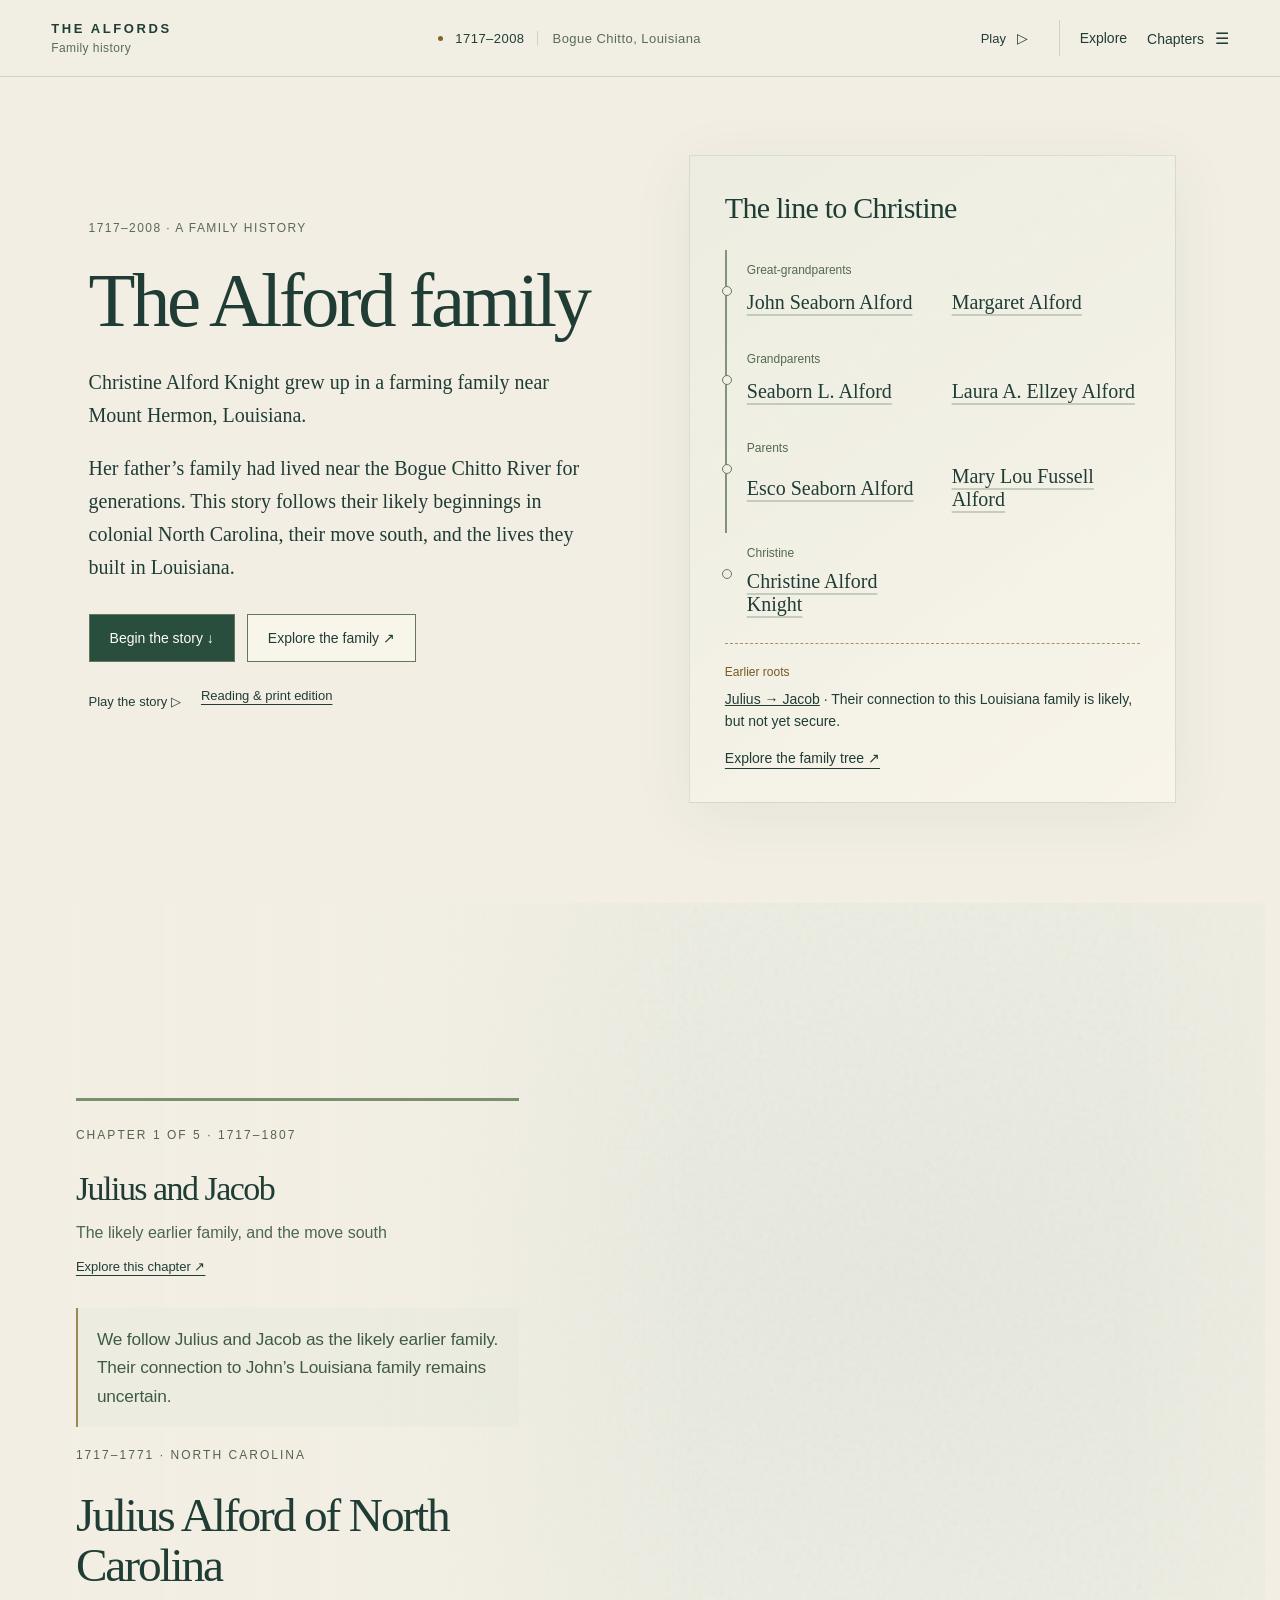
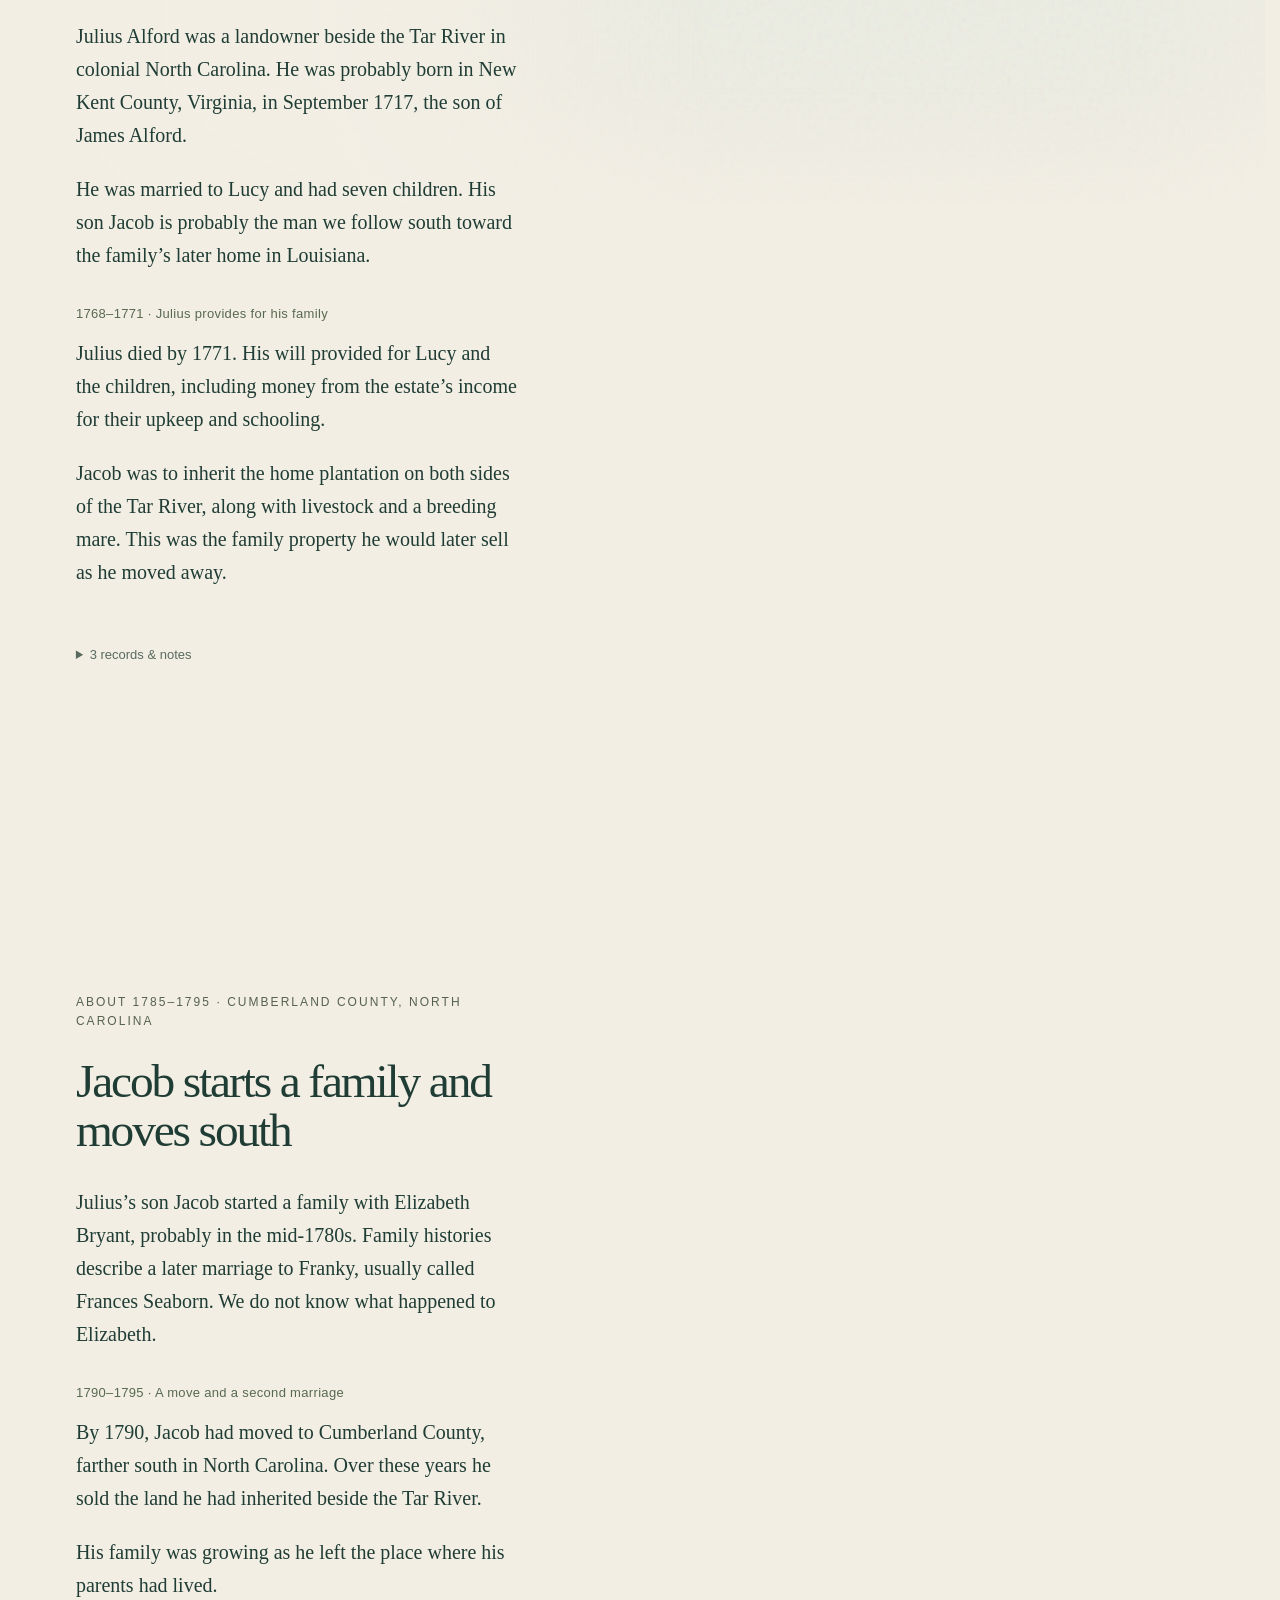
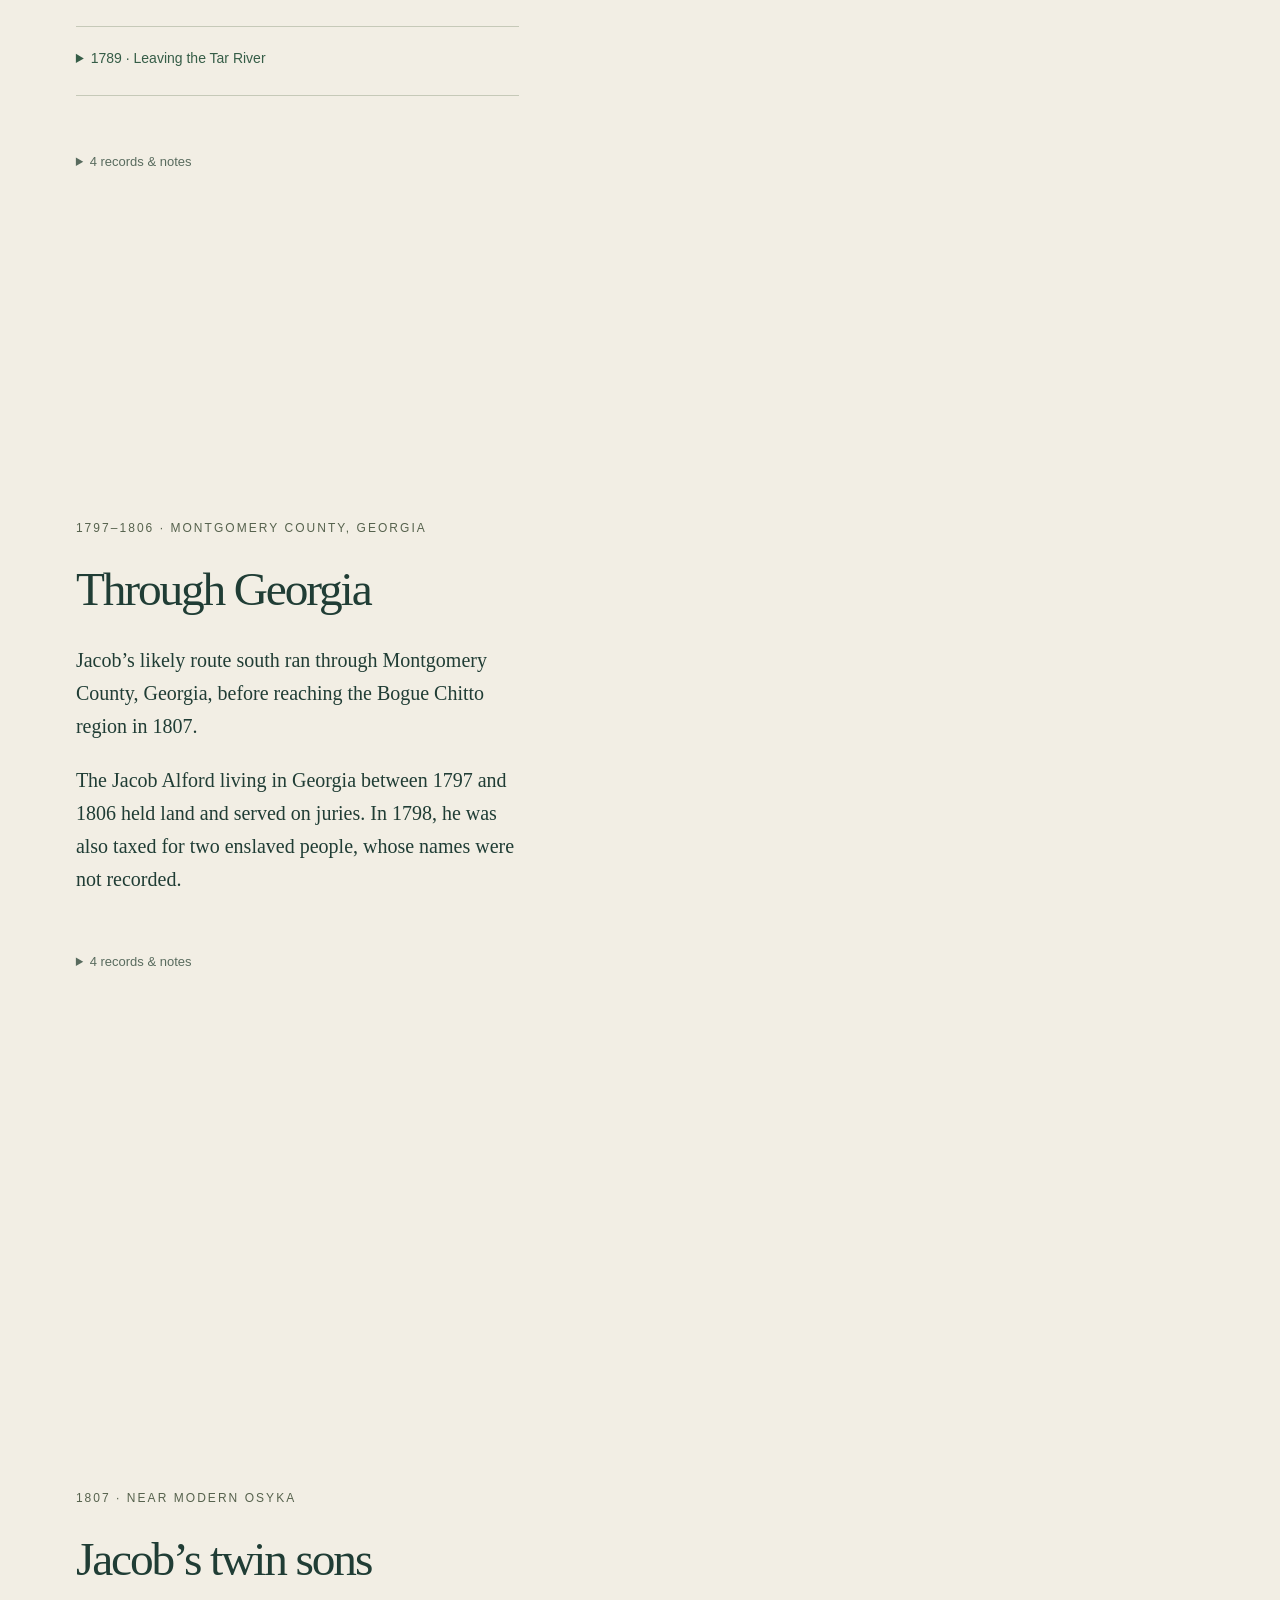
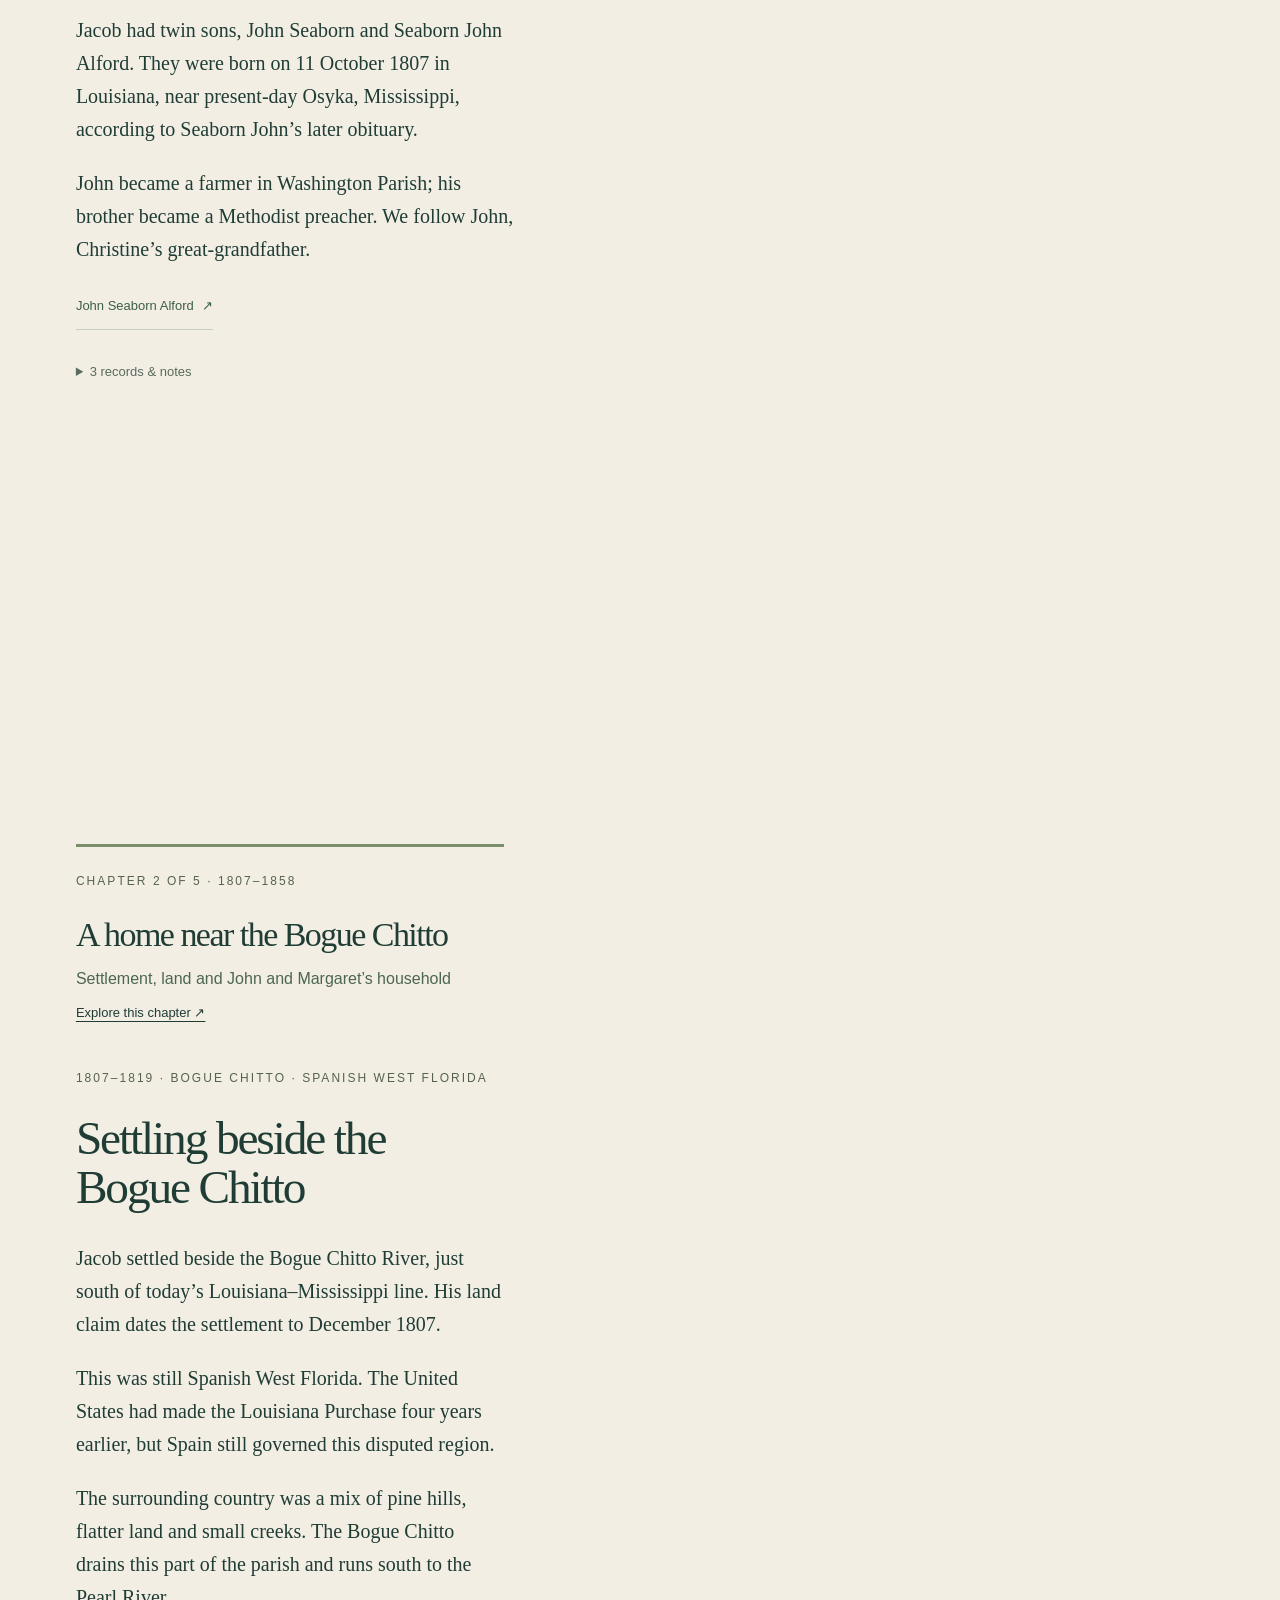
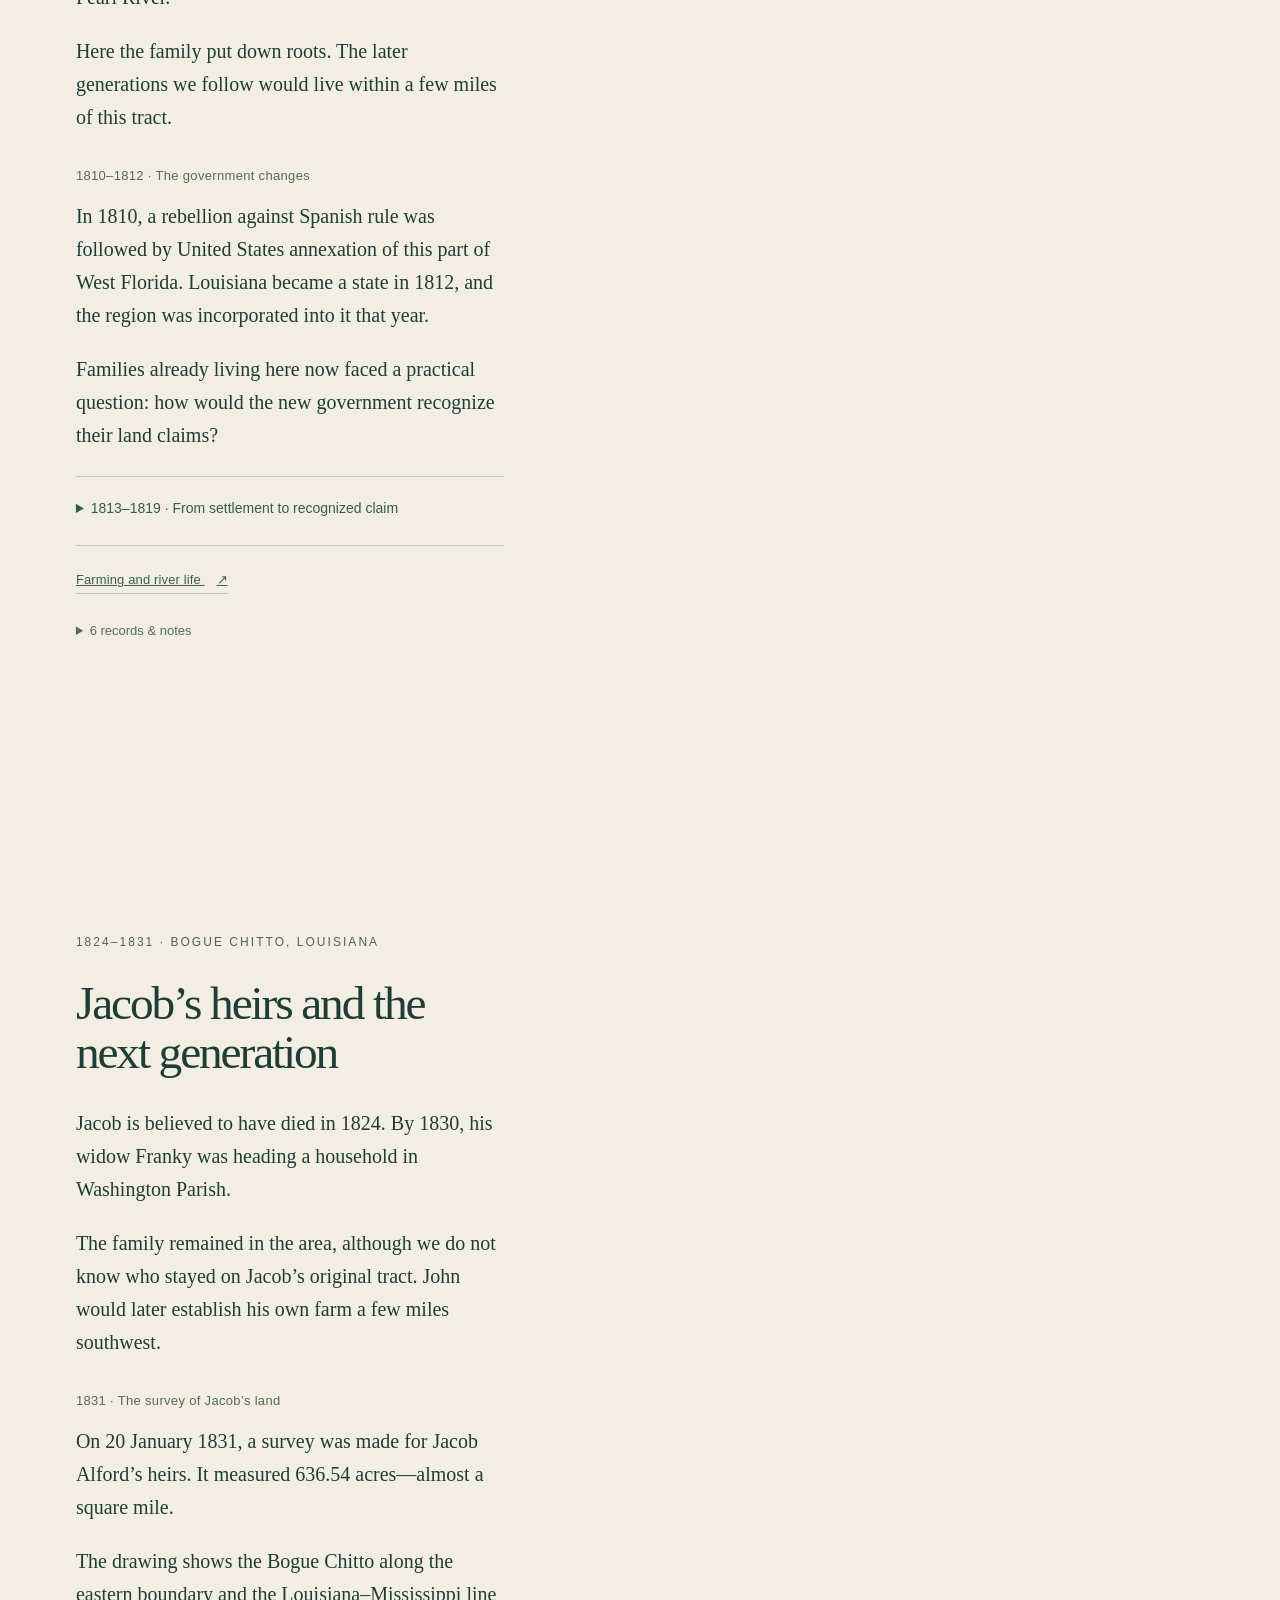
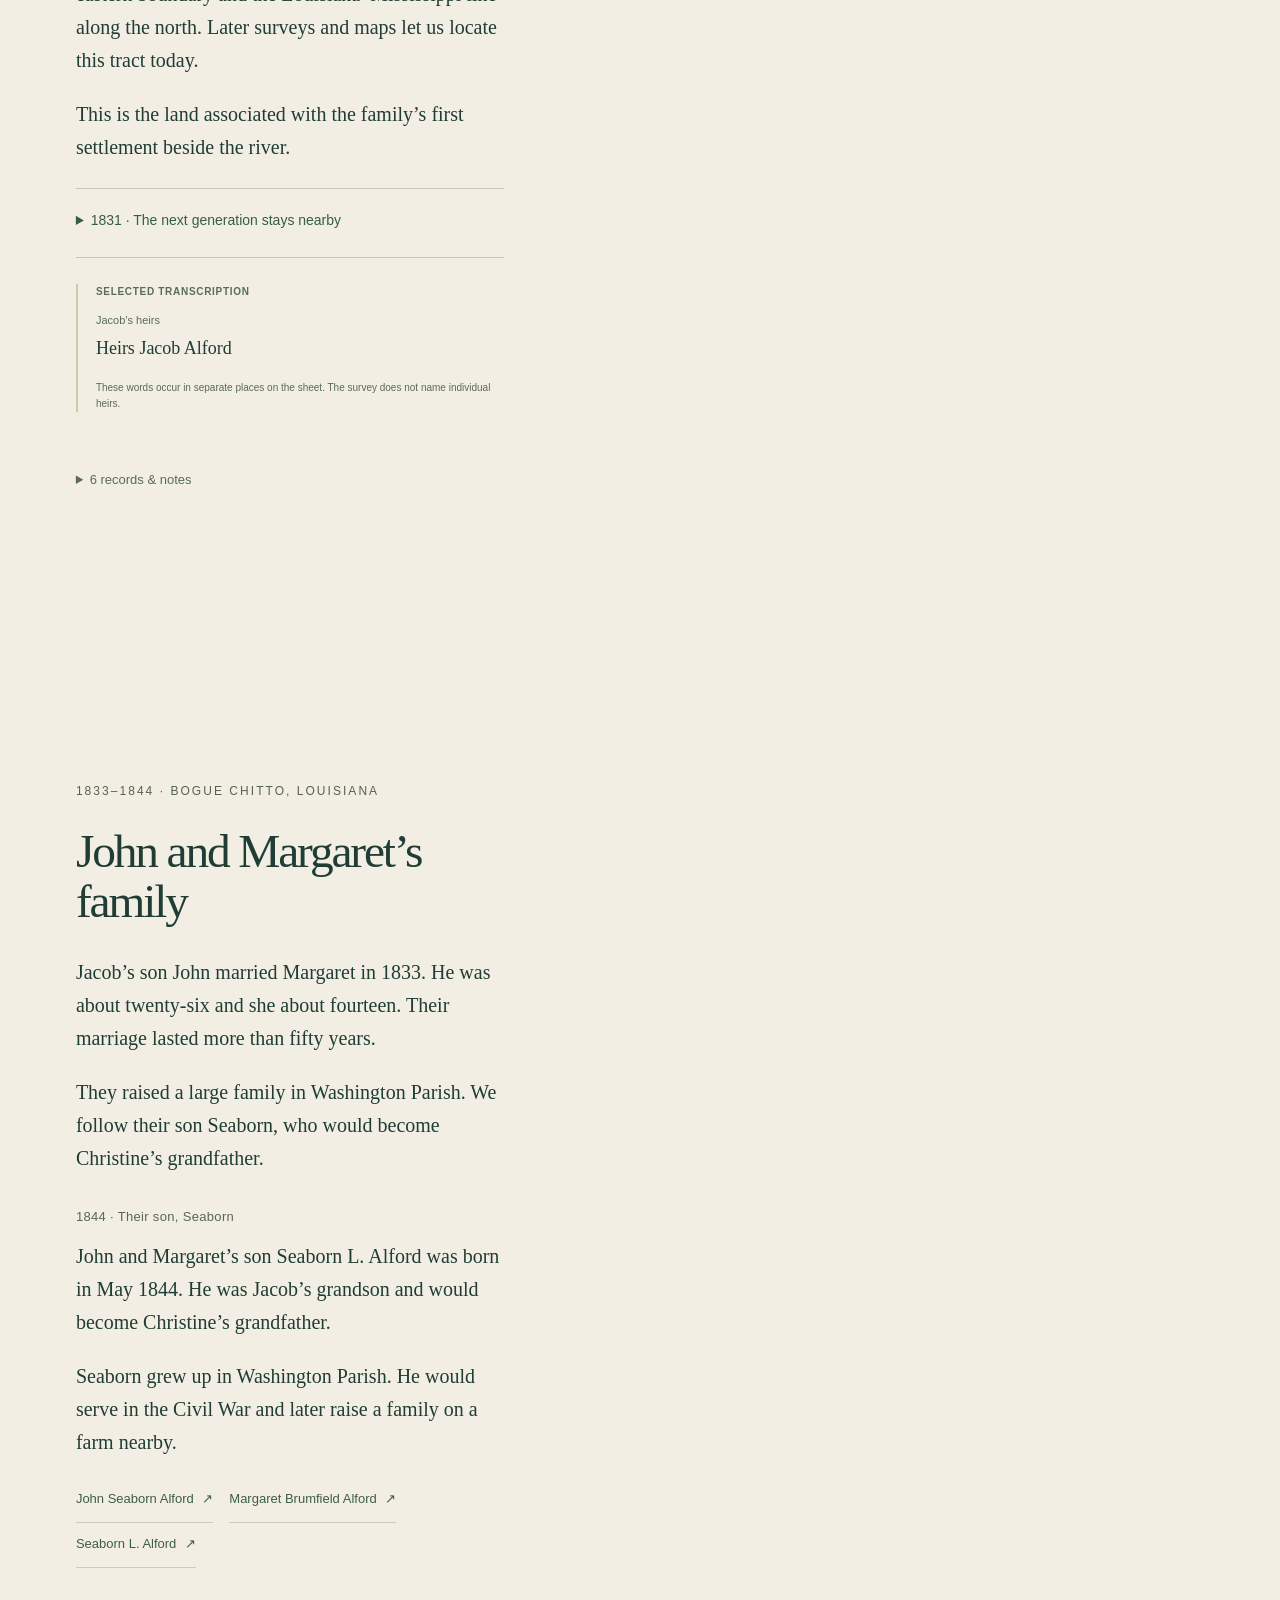
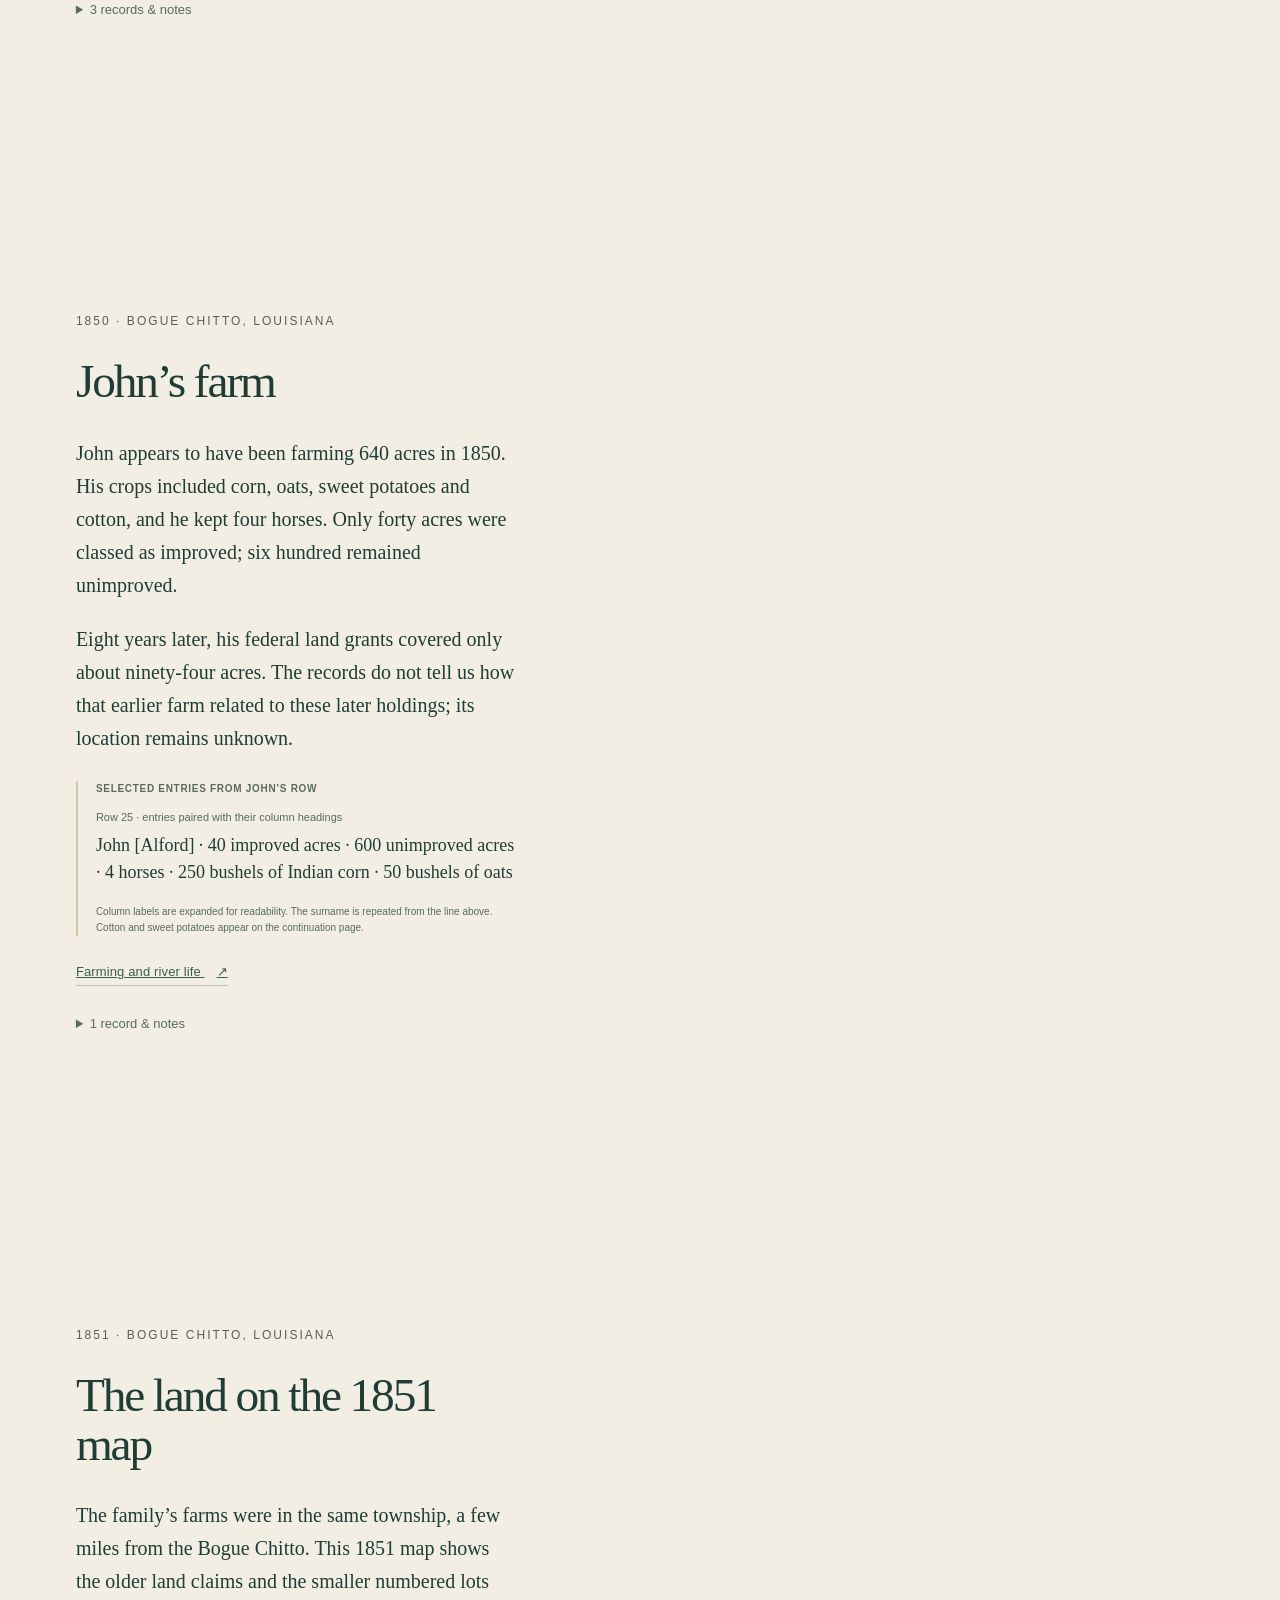
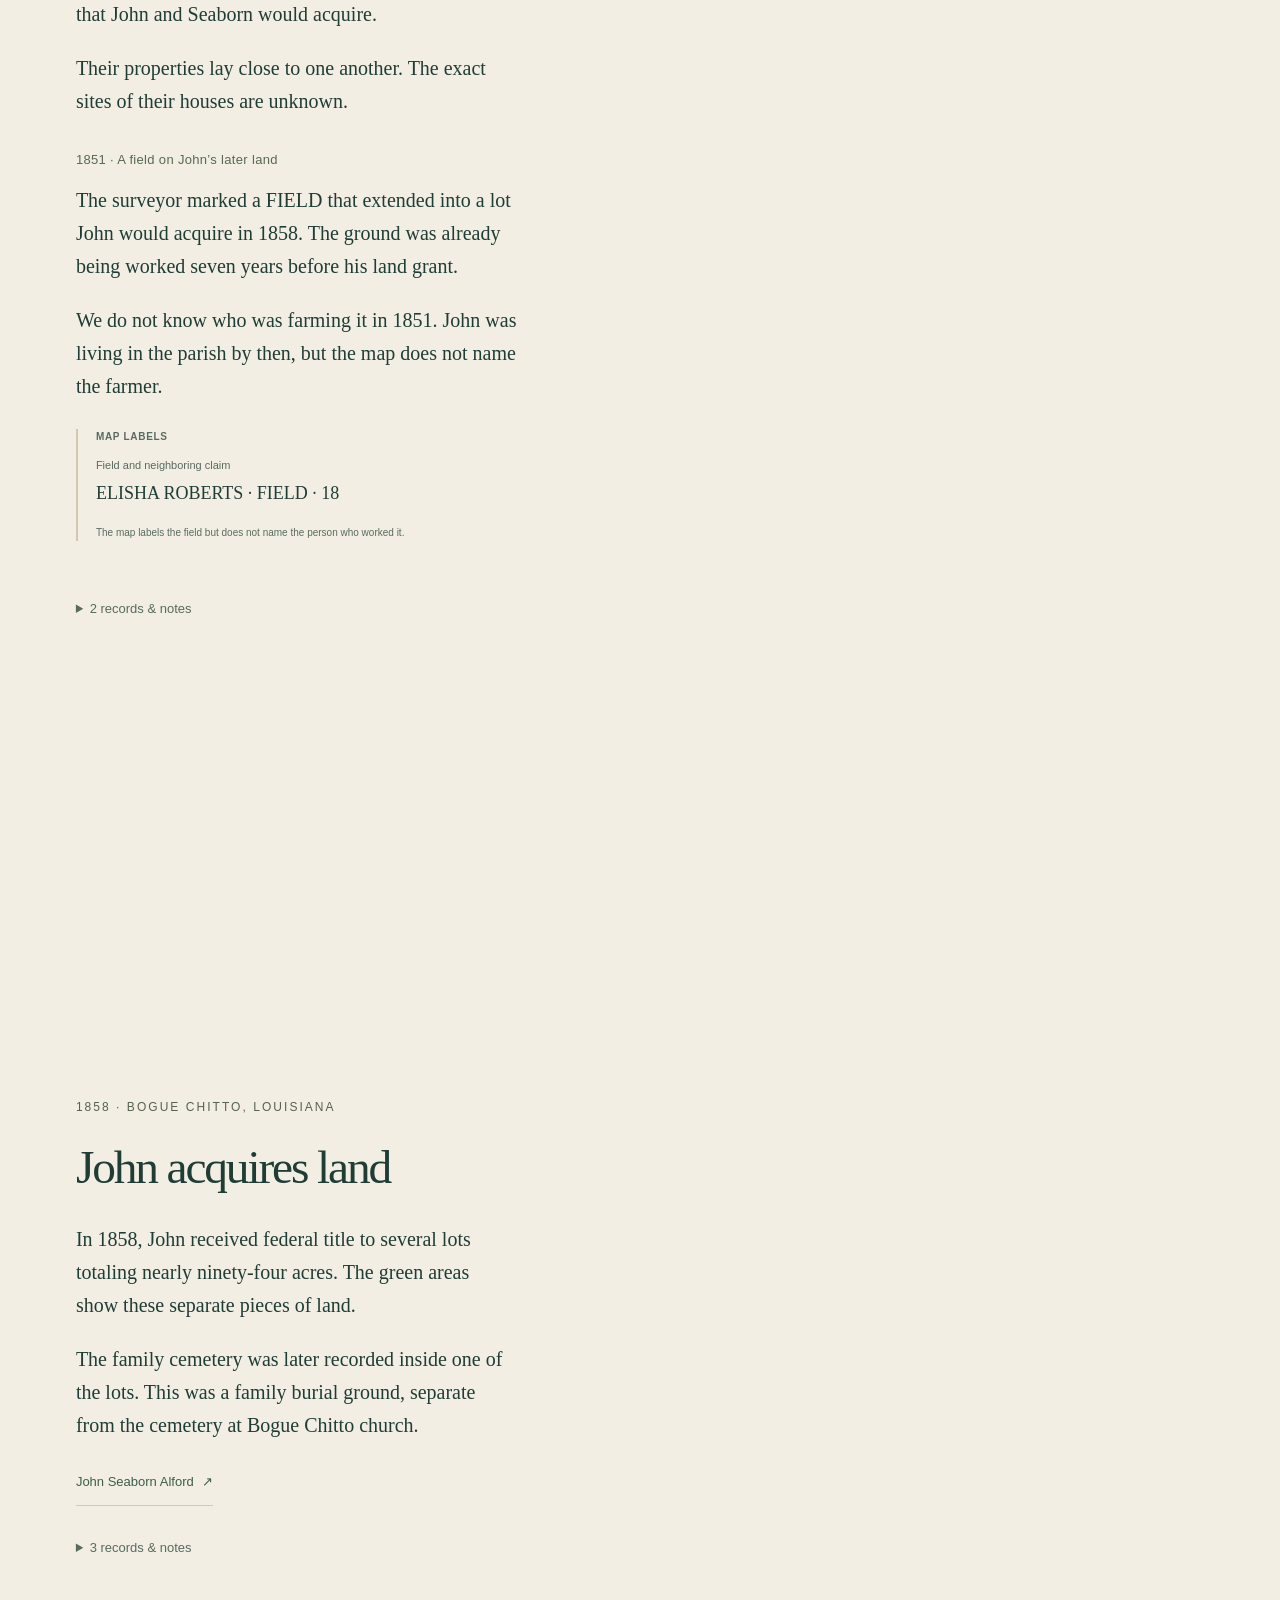
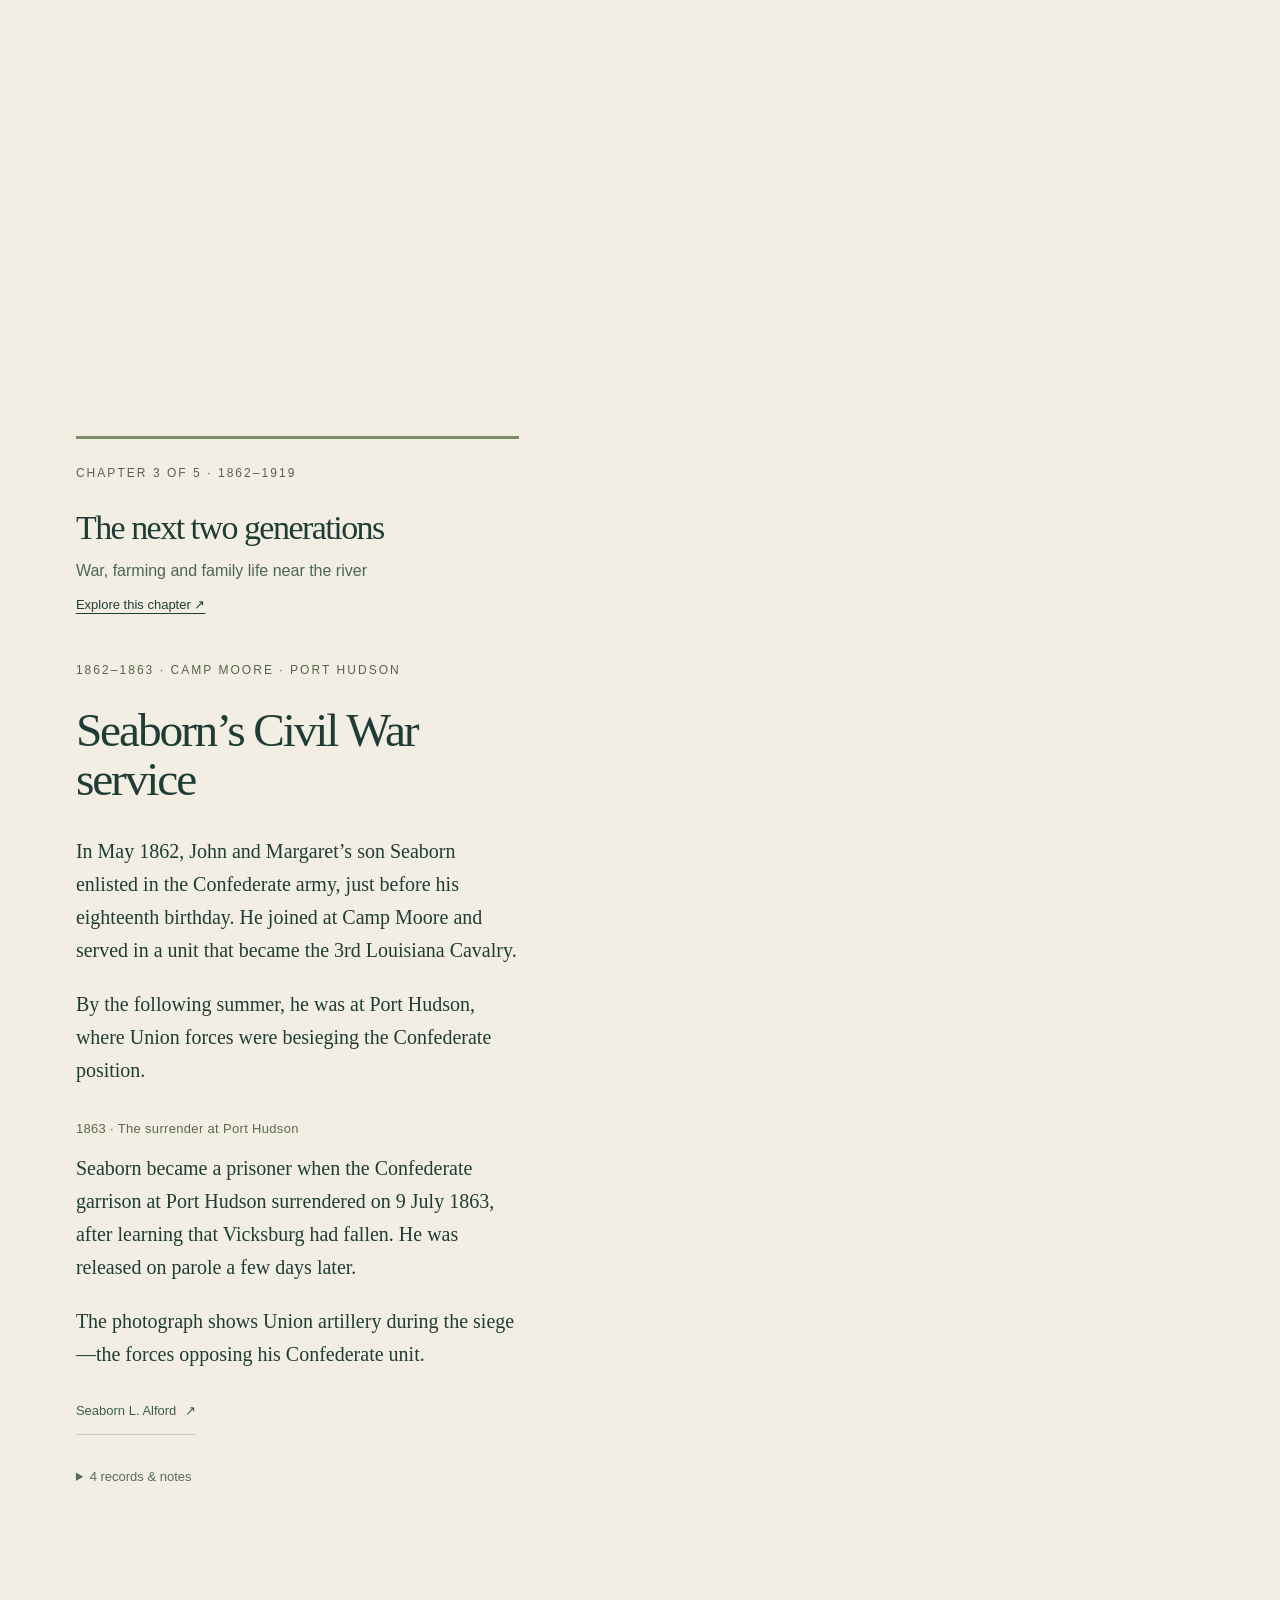
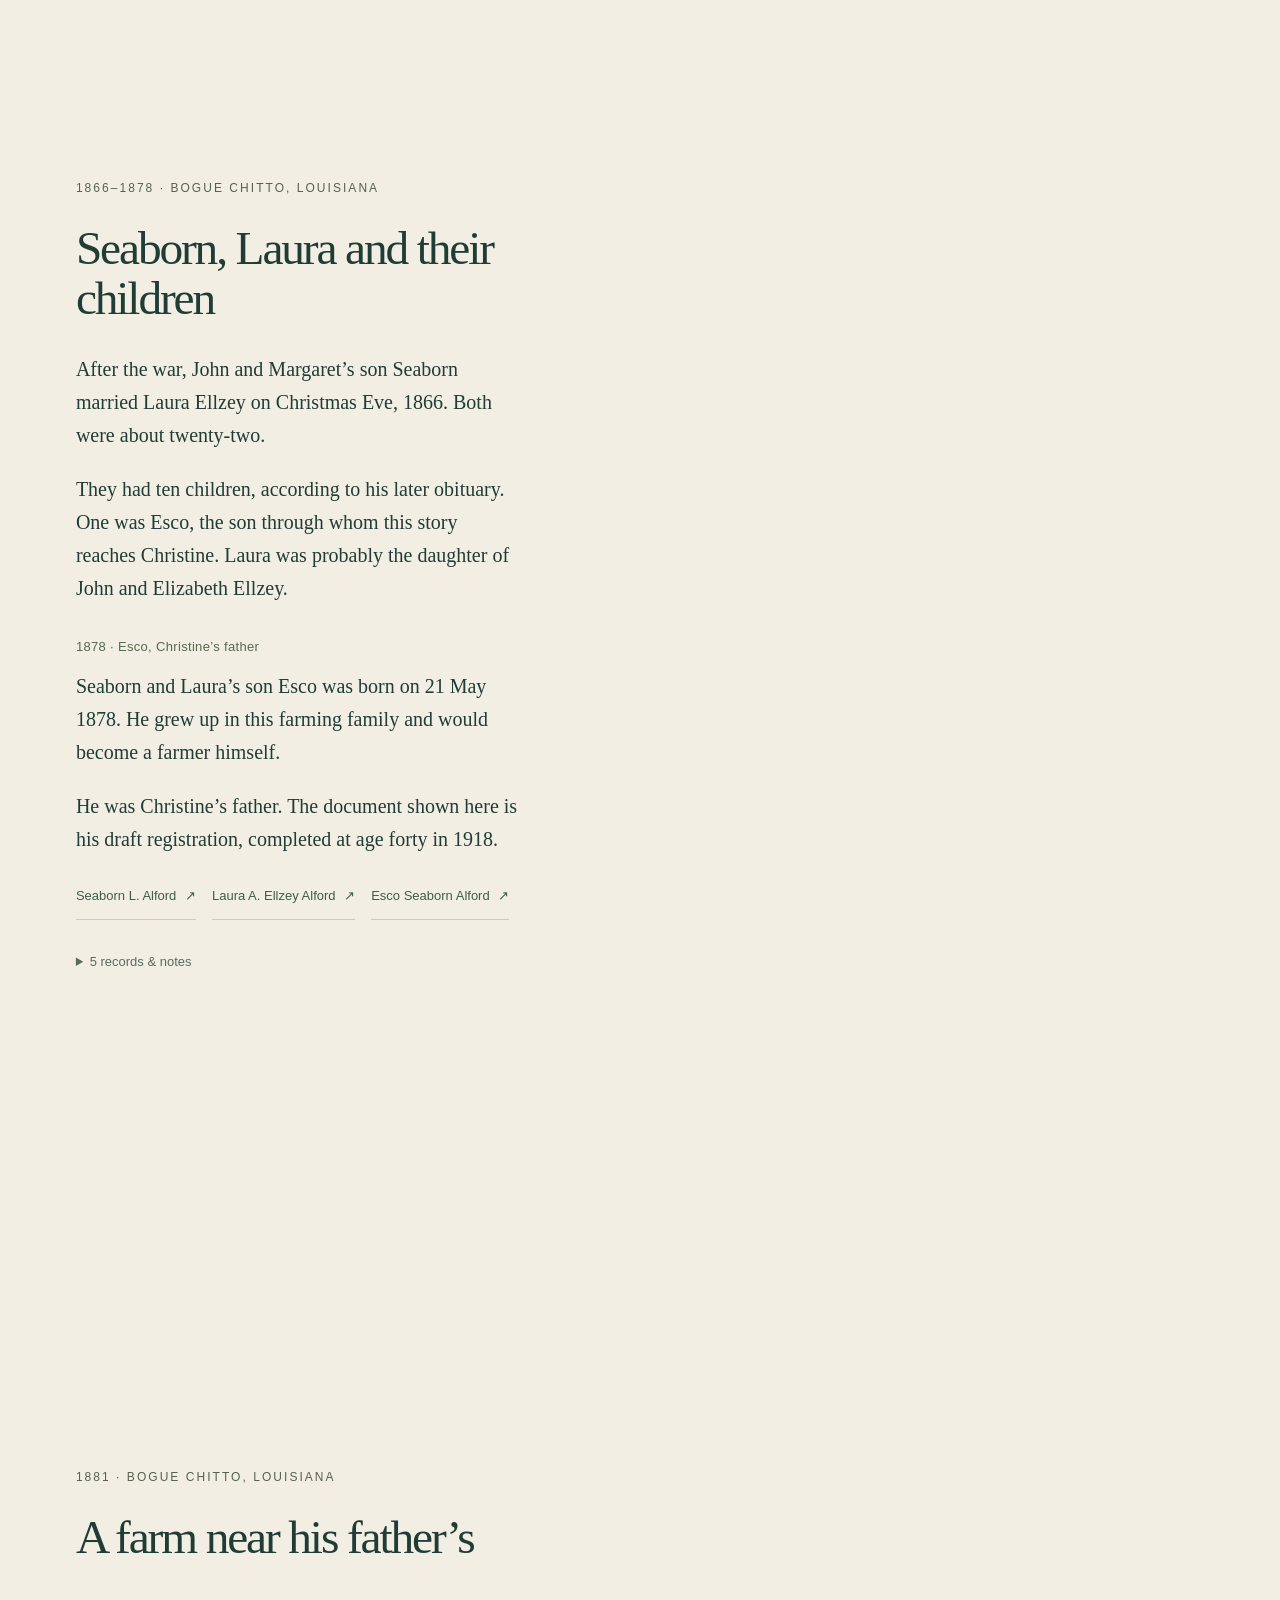
==== commit d30d5c20: "Enrich family story with regional context, clearer relationships and original farm record" ====
--- a/index.html
+++ b/index.html
@@ -5,7 +5,7 @@
 <meta name="description" content="An illustrated history of the Alford family through Christine Alford Knight, 1717–2008.">
 <title>The Alford family · 1717–2008</title>
 <link rel="stylesheet" href="walk.css">
-<link rel="stylesheet" href="experience.css">
+<link rel="stylesheet" href="experience.css?v=c8b9daf6e72e">
 <script>document.documentElement.classList.add('js');</script>
 <link rel="stylesheet" href="river-atlas.css">
 </head>
@@ -17,7 +17,7 @@
  <nav aria-label="Story navigation"><button id="play-walk" type="button" aria-pressed="false" title="Let the story scroll; scroll or tap Pause to stop" hidden>Play <span aria-hidden="true">▷</span></button><a class="explore-link" href="explore.html">Explore</a><button id="contents-button" aria-haspopup="dialog">Chapters <span aria-hidden="true">☰</span></button></nav>
  <div class="reading-progress" aria-hidden="true"><span id="progress-fill"></span></div>
 </header>
-<aside class="family-orientation" id="family-orientation" aria-label="Your place in the family"><p id="family-context"></p><nav aria-label="Family line"><button data-person="john" id="ribbon-john">John</button><span>→</span><button data-person="seaborn" id="ribbon-seaborn">Seaborn</button><span>→</span><button data-person="esco" id="ribbon-esco">Esco</button><span>→</span><button data-person="christine" id="ribbon-christine">Christine</button><a class="explore-link" href="explore.html#tree">Tree ↗</a></nav></aside>
+<aside class="family-orientation" id="family-orientation" aria-label="Your place in the family"><p id="family-context"></p><nav aria-label="Family line"><button data-person="julius-bute" id="ribbon-julius">Julius</button><span aria-hidden="true">→</span><button data-person="jacob-twins-father" id="ribbon-jacob">Jacob</button><span aria-hidden="true">→</span><button data-person="john" id="ribbon-john">John</button><span>→</span><button data-person="seaborn" id="ribbon-seaborn">Seaborn</button><span>→</span><button data-person="esco" id="ribbon-esco">Esco</button><span>→</span><button data-person="christine" id="ribbon-christine">Christine</button><a class="explore-link family-tree-link" href="explore.html#tree">Tree ↗</a></nav></aside>
 <main>
 <section class="beat opening" id="beginning" data-scene="beginning"><div class="opening-copy"><p class="eyebrow">1717–2008 · A family history</p><h1>The Alford family</h1><p>Christine Alford Knight grew up in a farming family near Mount Hermon, Louisiana.</p>
 <p>Her father’s family had lived near the Bogue Chitto River for generations. This story follows their likely beginnings in colonial North Carolina, their move south, and the lives they built in Louisiana.</p><div class="opening-actions"><a class="primary-link" href="#north-carolina">Begin the story ↓</a><a class="secondary-link explore-link" href="explore.html">Explore the family ↗</a></div><p class="opening-tools"><button type="button" data-play-story>Play the story ▷</button><a id="resume-link" hidden>Resume reading</a><a href="story.html">Reading & print edition</a></p></div><div class="opening-guide"><h2>The line to Christine</h2><div class="opening-spine"><div class="opening-generation"><small>Great-grandparents</small><button type="button" data-person="john" id="opening-person-john">John Seaborn Alford</button><button type="button" data-person="margaret" id="opening-person-margaret">Margaret Alford</button></div><div class="opening-generation"><small>Grandparents</small><button type="button" data-person="seaborn" id="opening-person-seaborn">Seaborn L. Alford</button><button type="button" data-person="laura" id="opening-person-laura">Laura A. Ellzey Alford</button></div><div class="opening-generation"><small>Parents</small><button type="button" data-person="esco" id="opening-person-esco">Esco Seaborn Alford</button><button type="button" data-person="mary-lou" id="opening-person-mary-lou">Mary Lou Fussell Alford</button></div><div class="opening-generation"><small>Christine</small><button type="button" data-person="christine" id="opening-person-christine">Christine Alford Knight</button></div></div><div class="earlier-guide"><span>Earlier roots</span><p><a href="#north-carolina">Julius → Jacob</a> · Their connection to this Louisiana family is likely, but not yet secure.</p></div><a class="tree-entry explore-link" href="explore.html#tree">Explore the family tree ↗</a></div></section>
@@ -886,7 +886,7 @@
  <div id="narrative" class="narrative"><section class="beat" id="north-carolina" data-year="1717–1771" data-scene="north-carolina" data-chapter="roots"><article class="passage"><div class="chapter-intro"><p class="eyebrow">Chapter 1 of 5 · 1717–1807</p><h2>Julius and Jacob</h2><p>The likely earlier family, and the move south</p><a class="explore-link" href="explore.html#chapter/roots">Explore this chapter ↗</a></div><p class="chapter-note">We follow Julius and Jacob as the likely earlier family. Their connection to John’s Louisiana family remains uncertain.</p><p class="eyebrow">1717–1771 · North Carolina</p><h2>Julius Alford of North Carolina</h2><div class="passage-section"><p>Julius Alford was a landowner beside the Tar River in colonial North Carolina. He was probably born in New Kent County, Virginia, in September 1717, the son of James Alford.</p>
 <p>He was married to Lucy and had seven children. His son Jacob is probably the man we follow south toward the family’s later home in Louisiana.</p></div><div class="passage-section" id="will"><h3>1768–1771 · Julius provides for his family</h3><p>Julius died by 1771. His will provided for Lucy and the children, including money from the estate’s income for their upkeep and schooling.</p>
 <p>Jacob was to inherit the home plantation on both sides of the Tar River, along with livestock and a breeding mare. This was the family property he would later sell as he moved away.</p></div><div class="people-links" aria-label="People in this passage"></div><details class="passage-records"><summary>3 records & notes</summary><div><a class="source-link" href="story.html#record-juliusBackground" data-source="juliusBackground" id="north-carolina-record-juliusBackground">Julius’s Virginia background <span aria-hidden="true">↗</span></a><a class="source-link" href="story.html#record-will" data-source="will" id="north-carolina-record-will">Julius Alford’s will <span aria-hidden="true">↗</span></a><a class="source-link" href="story.html#record-georgia" data-source="georgia" id="north-carolina-record-georgia">The likely route through Georgia <span aria-hidden="true">↗</span></a></div></details></article></section>
-<section class="beat" id="jacob-family" data-year="About 1785–1795" data-scene="jacob-family" data-chapter="roots"><article class="passage"><p class="eyebrow">About 1785–1795 · Cumberland County, North Carolina</p><h2>Jacob starts a family and moves south</h2><div class="passage-section"><p>Jacob started a family with Elizabeth Bryant, probably in the mid-1780s. Family histories describe a later marriage to Franky, usually called Frances Seaborn. We do not know what happened to Elizabeth.</p></div><div class="passage-section" id="cumberland"><h3>1790–1795 · A move and a second marriage</h3><p>By 1790, Jacob had moved to Cumberland County, farther south in North Carolina. Over these years he sold the land he had inherited beside the Tar River.</p>
+<section class="beat" id="jacob-family" data-year="About 1785–1795" data-scene="jacob-family" data-chapter="roots"><article class="passage"><p class="eyebrow">About 1785–1795 · Cumberland County, North Carolina</p><h2>Jacob starts a family and moves south</h2><div class="passage-section"><p>Julius’s son Jacob started a family with Elizabeth Bryant, probably in the mid-1780s. Family histories describe a later marriage to Franky, usually called Frances Seaborn. We do not know what happened to Elizabeth.</p></div><div class="passage-section" id="cumberland"><h3>1790–1795 · A move and a second marriage</h3><p>By 1790, Jacob had moved to Cumberland County, farther south in North Carolina. Over these years he sold the land he had inherited beside the Tar River.</p>
 <p>His family was growing as he left the place where his parents had lived.</p></div><details class="story-detail" id="deed"><summary>1789 · Leaving the Tar River</summary><p>Over several years, Jacob sold land he had inherited from Julius. He also sold his right to a separate share of his father’s estate that would come to him after his mother’s death.</p>
 <p>That 1789 agreement identifies him in his own words: “the son of Julius Alford deceased.”</p><div class="people-links" aria-label="People in this passage"></div><details class="passage-records"><summary>2 records & notes</summary><div><a class="source-link" href="story.html#record-deed" data-source="deed" id="deed-record-deed">Jacob Alford’s deed <span aria-hidden="true">↗</span></a><a class="source-link" href="story.html#record-ncMove" data-source="ncMove" id="deed-record-ncMove">Jacob’s move within North Carolina <span aria-hidden="true">↗</span></a></div></details></details><div class="people-links" aria-label="People in this passage"></div><details class="passage-records"><summary>4 records & notes</summary><div><a class="source-link" href="story.html#record-jacobFamily" data-source="jacobFamily" id="jacob-family-record-jacobFamily">Jacob, Elizabeth and Franky <span aria-hidden="true">↗</span></a><a class="source-link" href="story.html#record-deed" data-source="deed" id="jacob-family-record-deed">Jacob Alford’s deed <span aria-hidden="true">↗</span></a><a class="source-link" href="story.html#record-ncMove" data-source="ncMove" id="jacob-family-record-ncMove">Jacob’s move within North Carolina <span aria-hidden="true">↗</span></a><a class="source-link" href="story.html#record-landscape" data-source="landscape" id="jacob-family-record-landscape">How this landscape was made <span aria-hidden="true">↗</span></a></div></details></article></section>
 <section class="beat" id="south-carolina" data-year="1797–1806" data-scene="south-carolina" data-chapter="roots"><article class="passage"><p class="eyebrow">1797–1806 · Montgomery County, Georgia</p><h2>Through Georgia</h2><div class="passage-section"><p>Jacob’s likely route south ran through Montgomery County, Georgia, before reaching the Bogue Chitto region in 1807.</p>
@@ -895,20 +895,21 @@
 <p>John became a farmer in Washington Parish; his brother became a Methodist preacher. We follow John, Christine’s great-grandfather.</p></div><div class="people-links" aria-label="People in this passage"><a class="person-link" href="story.html#person-john" data-person="john" id="twins-person-john">John Seaborn Alford <span aria-hidden="true">↗</span></a></div><details class="passage-records"><summary>3 records & notes</summary><div><a class="source-link" href="story.html#record-twin" data-source="twin" id="twins-record-twin">Seaborn J. Alford’s obituary <span aria-hidden="true">↗</span></a><a class="source-link" href="story.html#record-farm" data-source="farm" id="twins-record-farm">1850 agricultural return <span aria-hidden="true">↗</span></a><a class="source-link" href="story.html#record-landscape" data-source="landscape" id="twins-record-landscape">How this landscape was made <span aria-hidden="true">↗</span></a></div></details></article></section>
 <section class="beat" id="river" data-year="1807–1819" data-scene="river" data-chapter="settling"><article class="passage"><div class="chapter-intro"><p class="eyebrow">Chapter 2 of 5 · 1807–1858</p><h2>A home near the Bogue Chitto</h2><p>Settlement, land and John and Margaret’s household</p><a class="explore-link" href="explore.html#chapter/settling">Explore this chapter ↗</a></div><p class="eyebrow">1807–1819 · Bogue Chitto · Spanish West Florida</p><h2>Settling beside the Bogue Chitto</h2><div class="passage-section"><p>Jacob settled beside the Bogue Chitto River, just south of today’s Louisiana–Mississippi line. His land claim dates the settlement to December 1807.</p>
 <p>This was still Spanish West Florida. The United States had made the Louisiana Purchase four years earlier, but Spain still governed this disputed region.</p>
+<p>The surrounding country was a mix of pine hills, flatter land and small creeks. The Bogue Chitto drains this part of the parish and runs south to the Pearl River.</p>
 <p>Here the family put down roots. The later generations we follow would live within a few miles of this tract.</p></div><div class="passage-section" id="jurisdiction"><h3>1810–1812 · The government changes</h3><p>In 1810, a rebellion against Spanish rule was followed by United States annexation of this part of West Florida. Louisiana became a state in 1812, and the region was incorporated into it that year.</p>
 <p>Families already living here now faced a practical question: how would the new government recognize their land claims?</p></div><details class="story-detail" id="settlement"><summary>1813–1819 · From settlement to recognized claim</summary><p>Jacob’s claim rested on settlement: he had occupied the land before receiving federal recognition of his right to it. A government list compiled in 1813 records his claim.</p>
 <p>In 1819, Congress allowed qualifying settlers on these lists to receive land grants—even without written title—if they had lived on or cultivated the land before the required date. The limit was generally one tract of 640 acres.</p>
-<p>Jacob’s claim was confirmed under that law. The survey would come later.</p><div class="people-links" aria-label="People in this passage"></div><details class="passage-records"><summary>2 records & notes</summary><div><a class="source-link" href="story.html#record-settlement" data-source="settlement" id="settlement-record-settlement">How Jacob’s settlement became a land claim <span aria-hidden="true">↗</span></a><a class="source-link" href="story.html#record-survey" data-source="survey" id="settlement-record-survey">Survey for the heirs of Jacob Alford <span aria-hidden="true">↗</span></a></div></details></details><div class="people-links" aria-label="People in this passage"></div><details class="passage-records"><summary>4 records & notes</summary><div><a class="source-link" href="story.html#record-settlement" data-source="settlement" id="river-record-settlement">How Jacob’s settlement became a land claim <span aria-hidden="true">↗</span></a><a class="source-link" href="story.html#record-frontier" data-source="frontier" id="river-record-frontier">Spanish West Florida becomes part of Louisiana <span aria-hidden="true">↗</span></a><a class="source-link" href="story.html#record-survey" data-source="survey" id="river-record-survey">Survey for the heirs of Jacob Alford <span aria-hidden="true">↗</span></a><a class="source-link" href="story.html#record-landscape" data-source="landscape" id="river-record-landscape">How this landscape was made <span aria-hidden="true">↗</span></a></div></details></article></section>
-<section class="beat" id="widow" data-year="1824–1831" data-scene="widow" data-chapter="settling"><article class="passage"><p class="eyebrow">1824–1831 · Bogue Chitto, Louisiana</p><h2>Jacob’s heirs and the next generation</h2><div class="passage-section"><p>Jacob is believed to have died in 1824. By 1830, Franky, thought to be his widow, was heading a household in Washington Parish.</p>
+<p>Jacob’s claim was confirmed under that law. The survey would come later.</p><div class="people-links" aria-label="People in this passage"></div><details class="passage-records"><summary>2 records & notes</summary><div><a class="source-link" href="story.html#record-settlement" data-source="settlement" id="settlement-record-settlement">How Jacob’s settlement became a land claim <span aria-hidden="true">↗</span></a><a class="source-link" href="story.html#record-survey" data-source="survey" id="settlement-record-survey">Survey for the heirs of Jacob Alford <span aria-hidden="true">↗</span></a></div></details></details><div class="people-links" aria-label="People in this passage"></div><div class="feature-links"><a class="source-link explore-link" href="explore.html#feature/farming-and-river-life">Farming and river life <span aria-hidden="true">↗</span></a></div><details class="passage-records"><summary>6 records & notes</summary><div><a class="source-link" href="story.html#record-settlement" data-source="settlement" id="river-record-settlement">How Jacob’s settlement became a land claim <span aria-hidden="true">↗</span></a><a class="source-link" href="story.html#record-frontier" data-source="frontier" id="river-record-frontier">Spanish West Florida becomes part of Louisiana <span aria-hidden="true">↗</span></a><a class="source-link" href="story.html#record-survey" data-source="survey" id="river-record-survey">Survey for the heirs of Jacob Alford <span aria-hidden="true">↗</span></a><a class="source-link" href="story.html#record-landscape" data-source="landscape" id="river-record-landscape">How this landscape was made <span aria-hidden="true">↗</span></a><a class="source-link" href="story.html#record-riverCountry" data-source="riverCountry" id="river-record-riverCountry">Pine hills and creek bottoms <span aria-hidden="true">↗</span></a><a class="source-link" href="story.html#record-riverTrade" data-source="riverTrade" id="river-record-riverTrade">The Pearl River trade <span aria-hidden="true">↗</span></a></div></details></article></section>
+<section class="beat" id="widow" data-year="1824–1831" data-scene="widow" data-chapter="settling"><article class="passage"><p class="eyebrow">1824–1831 · Bogue Chitto, Louisiana</p><h2>Jacob’s heirs and the next generation</h2><div class="passage-section"><p>Jacob is believed to have died in 1824. By 1830, his widow Franky was heading a household in Washington Parish.</p>
 <p>The family remained in the area, although we do not know who stayed on Jacob’s original tract. John would later establish his own farm a few miles southwest.</p></div><div class="passage-section" id="survey"><h3>1831 · The survey of Jacob’s land</h3><p>On 20 January 1831, a survey was made for Jacob Alford’s heirs. It measured 636.54 acres—almost a square mile.</p>
 <p>The drawing shows the Bogue Chitto along the eastern boundary and the Louisiana–Mississippi line along the north. Later surveys and maps let us locate this tract today.</p>
-<p>This is the land associated with the family’s first settlement beside the river.</p></div><details class="story-detail" id="heirs"><summary>1831 · The next generation stays nearby</summary><p>By the 1830s, the story follows John and Margaret, Christine’s great-grandparents. John would later acquire separate land about two to three miles southwest of Jacob’s tract.</p>
+<p>This is the land associated with the family’s first settlement beside the river.</p></div><details class="story-detail" id="heirs"><summary>1831 · The next generation stays nearby</summary><p>By the 1830s, the story follows Jacob’s son John and his wife Margaret, Christine’s great-grandparents. John would later acquire separate land about two to three miles southwest of Jacob’s tract.</p>
 <p>Their children’s farms and the family burial ground would cluster nearby.</p><div class="people-links" aria-label="People in this passage"></div><details class="passage-records"><summary>4 records & notes</summary><div><a class="source-link" href="story.html#record-survey" data-source="survey" id="heirs-record-survey">Survey for the heirs of Jacob Alford <span aria-hidden="true">↗</span></a><a class="source-link" href="story.html#record-patents" data-source="patents" id="heirs-record-patents">John S. Alford’s land patents <span aria-hidden="true">↗</span></a><a class="source-link" href="story.html#record-landscape" data-source="landscape" id="heirs-record-landscape">How this landscape was made <span aria-hidden="true">↗</span></a><a class="source-link" href="story.html#record-parentage" data-source="parentage" id="heirs-record-parentage">John and Margaret → Seaborn L. <span aria-hidden="true">↗</span></a></div></details></details><aside class="record-transcript story-transcript" aria-label="Selected transcription"><h3>Selected transcription</h3><p class="excerpt-label">Jacob’s heirs</p><blockquote>Heirs Jacob Alford</blockquote><p class="transcription-note">These words occur in separate places on the sheet. The survey does not name individual heirs.</p></aside><div class="people-links" aria-label="People in this passage"></div><details class="passage-records"><summary>6 records & notes</summary><div><a class="source-link" href="story.html#record-jacobFamily" data-source="jacobFamily" id="widow-record-jacobFamily">Jacob, Elizabeth and Franky <span aria-hidden="true">↗</span></a><a class="source-link" href="story.html#record-widow" data-source="widow" id="widow-record-widow">Franky’s household after Jacob’s death <span aria-hidden="true">↗</span></a><a class="source-link" href="story.html#record-survey" data-source="survey" id="widow-record-survey">Survey for the heirs of Jacob Alford <span aria-hidden="true">↗</span></a><a class="source-link" href="story.html#record-patents" data-source="patents" id="widow-record-patents">John S. Alford’s land patents <span aria-hidden="true">↗</span></a><a class="source-link" href="story.html#record-landscape" data-source="landscape" id="widow-record-landscape">How this landscape was made <span aria-hidden="true">↗</span></a><a class="source-link" href="story.html#record-parentage" data-source="parentage" id="widow-record-parentage">John and Margaret → Seaborn L. <span aria-hidden="true">↗</span></a></div></details></article></section>
-<section class="beat" id="marriage" data-year="1833–1844" data-scene="marriage" data-chapter="settling"><article class="passage"><p class="eyebrow">1833–1844 · Bogue Chitto, Louisiana</p><h2>John and Margaret’s family</h2><div class="passage-section"><p>John married Margaret in 1833. He was about twenty-six and she about fourteen. Their marriage lasted more than fifty years.</p>
-<p>They raised a large family in Washington Parish. We follow their son Seaborn, who would become Christine’s grandfather.</p></div><div class="passage-section" id="son"><h3>1844 · Their son, Seaborn</h3><p>Seaborn L. Alford was born in May 1844 and grew up in John and Margaret’s household.</p>
-<p>He belongs to the next generation: John’s son, rather than John’s twin brother. He would farm nearby, serve in the Civil War and become the father of Esco, Christine’s father.</p></div><div class="people-links" aria-label="People in this passage"><a class="person-link" href="story.html#person-john" data-person="john" id="marriage-person-john">John Seaborn Alford <span aria-hidden="true">↗</span></a><a class="person-link" href="story.html#person-margaret" data-person="margaret" id="marriage-person-margaret">Margaret Brumfield Alford <span aria-hidden="true">↗</span></a><a class="person-link" href="story.html#person-seaborn" data-person="seaborn" id="marriage-person-seaborn">Seaborn L. Alford <span aria-hidden="true">↗</span></a></div><details class="passage-records"><summary>3 records & notes</summary><div><a class="source-link" href="story.html#record-margaret" data-source="margaret" id="marriage-record-margaret">Margaret Alford’s obituary <span aria-hidden="true">↗</span></a><a class="source-link" href="story.html#record-parentage" data-source="parentage" id="marriage-record-parentage">John and Margaret → Seaborn L. <span aria-hidden="true">↗</span></a><a class="source-link" href="story.html#record-seabornObit" data-source="seabornObit" id="marriage-record-seabornObit">“The End Of A Long And Useful Life” <span aria-hidden="true">↗</span></a></div></details></article></section>
-<section class="beat" id="farm" data-year="1850" data-scene="farm" data-chapter="settling"><article class="passage"><p class="eyebrow">1850 · Bogue Chitto, Louisiana</p><h2>John’s farm</h2><div class="passage-section"><p>John appears to have been farming 640 acres in 1850, growing corn and oats and keeping four horses. Forty acres were classed as improved and six hundred as unimproved.</p>
-<p>Eight years later, his federal land grants covered only about ninety-four acres. The records do not tell us how that earlier farm related to these later holdings; its location remains unknown.</p></div><div class="people-links" aria-label="People in this passage"></div><details class="passage-records"><summary>1 record & notes</summary><div><a class="source-link" href="story.html#record-farm" data-source="farm" id="farm-record-farm">1850 agricultural return <span aria-hidden="true">↗</span></a></div></details></article></section>
+<section class="beat" id="marriage" data-year="1833–1844" data-scene="marriage" data-chapter="settling"><article class="passage"><p class="eyebrow">1833–1844 · Bogue Chitto, Louisiana</p><h2>John and Margaret’s family</h2><div class="passage-section"><p>Jacob’s son John married Margaret in 1833. He was about twenty-six and she about fourteen. Their marriage lasted more than fifty years.</p>
+<p>They raised a large family in Washington Parish. We follow their son Seaborn, who would become Christine’s grandfather.</p></div><div class="passage-section" id="son"><h3>1844 · Their son, Seaborn</h3><p>John and Margaret’s son Seaborn L. Alford was born in May 1844. He was Jacob’s grandson and would become Christine’s grandfather.</p>
+<p>Seaborn grew up in Washington Parish. He would serve in the Civil War and later raise a family on a farm nearby.</p></div><div class="people-links" aria-label="People in this passage"><a class="person-link" href="story.html#person-john" data-person="john" id="marriage-person-john">John Seaborn Alford <span aria-hidden="true">↗</span></a><a class="person-link" href="story.html#person-margaret" data-person="margaret" id="marriage-person-margaret">Margaret Brumfield Alford <span aria-hidden="true">↗</span></a><a class="person-link" href="story.html#person-seaborn" data-person="seaborn" id="marriage-person-seaborn">Seaborn L. Alford <span aria-hidden="true">↗</span></a></div><details class="passage-records"><summary>3 records & notes</summary><div><a class="source-link" href="story.html#record-margaret" data-source="margaret" id="marriage-record-margaret">Margaret Alford’s obituary <span aria-hidden="true">↗</span></a><a class="source-link" href="story.html#record-parentage" data-source="parentage" id="marriage-record-parentage">John and Margaret → Seaborn L. <span aria-hidden="true">↗</span></a><a class="source-link" href="story.html#record-seabornObit" data-source="seabornObit" id="marriage-record-seabornObit">“The End Of A Long And Useful Life” <span aria-hidden="true">↗</span></a></div></details></article></section>
+<section class="beat" id="farm" data-year="1850" data-scene="farm" data-chapter="settling"><article class="passage"><p class="eyebrow">1850 · Bogue Chitto, Louisiana</p><h2>John’s farm</h2><div class="passage-section"><p>John appears to have been farming 640 acres in 1850. His crops included corn, oats, sweet potatoes and cotton, and he kept four horses. Only forty acres were classed as improved; six hundred remained unimproved.</p>
+<p>Eight years later, his federal land grants covered only about ninety-four acres. The records do not tell us how that earlier farm related to these later holdings; its location remains unknown.</p></div><aside class="record-transcript story-transcript" aria-label="Selected entries from John’s row"><h3>Selected entries from John’s row</h3><p class="excerpt-label">Row 25 · entries paired with their column headings</p><blockquote>John [Alford] · 40 improved acres · 600 unimproved acres · 4 horses · 250 bushels of Indian corn · 50 bushels of oats</blockquote><p class="transcription-note">Column labels are expanded for readability. The surname is repeated from the line above. Cotton and sweet potatoes appear on the continuation page.</p></aside><div class="people-links" aria-label="People in this passage"></div><div class="feature-links"><a class="source-link explore-link" href="explore.html#feature/farming-and-river-life">Farming and river life <span aria-hidden="true">↗</span></a></div><details class="passage-records"><summary>1 record & notes</summary><div><a class="source-link" href="story.html#record-farm" data-source="farm" id="farm-record-farm">1850 agricultural return <span aria-hidden="true">↗</span></a></div></details></article></section>
 <section class="beat" id="township" data-year="1851" data-scene="township" data-chapter="settling"><article class="passage"><p class="eyebrow">1851 · Bogue Chitto, Louisiana</p><h2>The land on the 1851 map</h2><div class="passage-section"><p>The family’s farms were in the same township, a few miles from the Bogue Chitto. This 1851 map shows the older land claims and the smaller numbered lots that John and Seaborn would acquire.</p>
 <p>Their properties lay close to one another. The exact sites of their houses are unknown.</p></div><div class="passage-section" id="field"><h3>1851 · A field on John’s later land</h3><p>The surveyor marked a FIELD that extended into a lot John would acquire in 1858. The ground was already being worked seven years before his land grant.</p>
 <p>We do not know who was farming it in 1851. John was living in the parish by then, but the map does not name the farmer.</p></div><aside class="record-transcript story-transcript" aria-label="Map labels"><h3>Map labels</h3><p class="excerpt-label">Field and neighboring claim</p><blockquote>ELISHA ROBERTS · FIELD · 18</blockquote><p class="transcription-note">The map labels the field but does not name the person who worked it.</p></aside><div class="people-links" aria-label="People in this passage"></div><details class="passage-records"><summary>2 records & notes</summary><div><a class="source-link" href="story.html#record-plat" data-source="plat" id="township-record-plat">The 1851 township map <span aria-hidden="true">↗</span></a><a class="source-link" href="story.html#record-field" data-source="field" id="township-record-field">The field before the patent <span aria-hidden="true">↗</span></a></div></details></article></section>
@@ -917,19 +918,19 @@
 <section class="beat" id="war" data-year="1862–1863" data-scene="war" data-chapter="generations"><article class="passage"><div class="chapter-intro"><p class="eyebrow">Chapter 3 of 5 · 1862–1919</p><h2>The next two generations</h2><p>War, farming and family life near the river</p><a class="explore-link" href="explore.html#chapter/generations">Explore this chapter ↗</a></div><p class="eyebrow">1862–1863 · Camp Moore · Port Hudson</p><h2>Seaborn’s Civil War service</h2><div class="passage-section"><p>In May 1862, John and Margaret’s son Seaborn enlisted in the Confederate army, just before his eighteenth birthday. He joined at Camp Moore and served in a unit that became the 3rd Louisiana Cavalry.</p>
 <p>By the following summer, he was at Port Hudson, where Union forces were besieging the Confederate position.</p></div><div class="passage-section" id="port-hudson"><h3>1863 · The surrender at Port Hudson</h3><p>Seaborn became a prisoner when the Confederate garrison at Port Hudson surrendered on 9 July 1863, after learning that Vicksburg had fallen. He was released on parole a few days later.</p>
 <p>The photograph shows Union artillery during the siege—the forces opposing his Confederate unit.</p></div><div class="people-links" aria-label="People in this passage"><a class="person-link" href="story.html#person-seaborn" data-person="seaborn" id="war-person-seaborn">Seaborn L. Alford <span aria-hidden="true">↗</span></a></div><details class="passage-records"><summary>4 records & notes</summary><div><a class="source-link" href="story.html#record-muster" data-source="muster" id="war-record-muster">S. L. Alford’s muster card <span aria-hidden="true">↗</span></a><a class="source-link" href="story.html#record-parole" data-source="parole" id="war-record-parole">Port Hudson prisoner-of-war card <span aria-hidden="true">↗</span></a><a class="source-link" href="story.html#record-portHudsonWorks" data-source="portHudsonWorks" id="war-record-portHudsonWorks">Confederate fortifications at Port Hudson <span aria-hidden="true">↗</span></a><a class="source-link" href="story.html#record-portHudsonBattery" data-source="portHudsonBattery" id="war-record-portHudsonBattery">Union artillery at Port Hudson <span aria-hidden="true">↗</span></a></div></details></article></section>
-<section class="beat" id="laura" data-year="1866–1878" data-scene="laura" data-chapter="generations"><article class="passage"><p class="eyebrow">1866–1878 · Bogue Chitto, Louisiana</p><h2>Seaborn, Laura and their children</h2><div class="passage-section"><p>After the war, Seaborn married Laura Ellzey on Christmas Eve, 1866. Both were about twenty-two.</p>
-<p>They had ten children, according to his later obituary. One was Esco, the son through whom this story reaches Christine. Laura was probably the daughter of John and Elizabeth Ellzey.</p></div><div class="passage-section" id="esco"><h3>1878 · Esco, Christine’s father</h3><p>Esco Seaborn Alford was born on 21 May 1878 to Seaborn and Laura. He grew up in this farming family and would become a farmer himself.</p>
+<section class="beat" id="laura" data-year="1866–1878" data-scene="laura" data-chapter="generations"><article class="passage"><p class="eyebrow">1866–1878 · Bogue Chitto, Louisiana</p><h2>Seaborn, Laura and their children</h2><div class="passage-section"><p>After the war, John and Margaret’s son Seaborn married Laura Ellzey on Christmas Eve, 1866. Both were about twenty-two.</p>
+<p>They had ten children, according to his later obituary. One was Esco, the son through whom this story reaches Christine. Laura was probably the daughter of John and Elizabeth Ellzey.</p></div><div class="passage-section" id="esco"><h3>1878 · Esco, Christine’s father</h3><p>Seaborn and Laura’s son Esco was born on 21 May 1878. He grew up in this farming family and would become a farmer himself.</p>
 <p>He was Christine’s father. The document shown here is his draft registration, completed at age forty in 1918.</p></div><div class="people-links" aria-label="People in this passage"><a class="person-link" href="story.html#person-seaborn" data-person="seaborn" id="laura-person-seaborn">Seaborn L. Alford <span aria-hidden="true">↗</span></a><a class="person-link" href="story.html#person-laura" data-person="laura" id="laura-person-laura">Laura A. Ellzey Alford <span aria-hidden="true">↗</span></a><a class="person-link" href="story.html#person-esco" data-person="esco" id="laura-person-esco">Esco Seaborn Alford <span aria-hidden="true">↗</span></a></div><details class="passage-records"><summary>5 records & notes</summary><div><a class="source-link" href="story.html#record-seabornObit" data-source="seabornObit" id="laura-record-seabornObit">“The End Of A Long And Useful Life” <span aria-hidden="true">↗</span></a><a class="source-link" href="story.html#record-escoParentage" data-source="escoParentage" id="laura-record-escoParentage">The 1880 family household <span aria-hidden="true">↗</span></a><a class="source-link" href="story.html#record-laura" data-source="laura" id="laura-record-laura">Laura A. Alford’s gravestone <span aria-hidden="true">↗</span></a><a class="source-link" href="story.html#record-escoDraft" data-source="escoDraft" id="laura-record-escoDraft">Esco Seaborn Alford’s draft registration <span aria-hidden="true">↗</span></a><a class="source-link" href="story.html#record-escoObit" data-source="escoObit" id="laura-record-escoObit">Esco’s funeral in the hometown paper <span aria-hidden="true">↗</span></a></div></details></article></section>
 <section class="beat" id="homestead" data-year="1881" data-scene="homestead" data-chapter="generations"><article class="passage"><p class="eyebrow">1881 · Bogue Chitto, Louisiana</p><h2>A farm near his father’s</h2><div class="passage-section"><p>In 1881, Seaborn received title to a homestead of about 135 acres. Its three lots lay south of the land his father, John, had acquired.</p>
 <p>Father and son had separate farms within the same township.</p></div><div class="people-links" aria-label="People in this passage"><a class="person-link" href="story.html#person-seaborn" data-person="seaborn" id="homestead-person-seaborn">Seaborn L. Alford <span aria-hidden="true">↗</span></a></div><details class="passage-records"><summary>3 records & notes</summary><div><a class="source-link" href="story.html#record-homestead" data-source="homestead" id="homestead-record-homestead">Seaborn’s homestead on the township plat <span aria-hidden="true">↗</span></a><a class="source-link" href="story.html#record-patents" data-source="patents" id="homestead-record-patents">John S. Alford’s land patents <span aria-hidden="true">↗</span></a><a class="source-link" href="story.html#record-landscape" data-source="landscape" id="homestead-record-landscape">How this landscape was made <span aria-hidden="true">↗</span></a></div></details></article></section>
-<section class="beat" id="margaret" data-year="1885–1890s" data-scene="margaret" data-chapter="generations"><article class="passage"><p class="eyebrow">1885–1890s · Bogue Chitto, Louisiana</p><h2>Margaret’s life in the churches</h2><div class="passage-section"><p>Margaret had been married to John for more than fifty years when she died in September 1885. Her church remembered a large family: a husband, fourteen surviving children and forty-three grandchildren.</p>
+<section class="beat" id="margaret" data-year="1885–1890s" data-scene="margaret" data-chapter="generations"><article class="passage"><p class="eyebrow">1885–1890s · Bogue Chitto, Louisiana</p><h2>Margaret’s life in the churches</h2><div class="passage-section"><p>Seaborn’s mother Margaret died in September 1885, after more than fifty years of marriage to John. Her church remembered a large family: a husband, fourteen surviving children and forty-three grandchildren.</p>
 <p>It also recorded her religious life. She joined the Methodists in 1853, was baptized at Mt. Pisgah Baptist Church in 1866, and later joined Bogue Chitto church.</p>
 <p>John outlived Margaret and was buried in the same family cemetery. His death is dated to 1891 in one account and 1897 in a cemetery transcription.</p></div><aside class="record-transcript story-transcript" aria-label="Selected transcription"><h3>Selected transcription</h3><p class="excerpt-label">Marriage and children</p><blockquote>Sister Alford was born in Washington parish. La., February 9th, 1819; aged 66 years, 6 months and 29 days. She married John S. Alford in the year 1833 and raised a large family of children.</blockquote><p class="transcription-note">The image joins two printed pages. The obituary gives no maiden name.</p></aside><div class="people-links" aria-label="People in this passage"><a class="person-link" href="story.html#person-margaret" data-person="margaret" id="margaret-person-margaret">Margaret Brumfield Alford <span aria-hidden="true">↗</span></a></div><details class="passage-records"><summary>2 records & notes</summary><div><a class="source-link" href="story.html#record-margaret" data-source="margaret" id="margaret-record-margaret">Margaret Alford’s obituary <span aria-hidden="true">↗</span></a><a class="source-link" href="story.html#record-familyCemetery" data-source="familyCemetery" id="margaret-record-familyCemetery">The family cemetery <span aria-hidden="true">↗</span></a></div></details></article></section>
-<section class="beat" id="mary-lou" data-year="1899–1900" data-scene="mary-lou" data-chapter="generations"><article class="passage"><p class="eyebrow">1899–1900 · Bogue Chitto, Louisiana</p><h2>Esco and Mary Lou’s household</h2><div class="passage-section"><p>Esco married Mary Lou Fussell in December 1899. She was also known as Lou and was the daughter of Henry T. Fussell. They would become Christine’s parents.</p>
+<section class="beat" id="mary-lou" data-year="1899–1900" data-scene="mary-lou" data-chapter="generations"><article class="passage"><p class="eyebrow">1899–1900 · Bogue Chitto, Louisiana</p><h2>Esco and Mary Lou’s household</h2><div class="passage-section"><p>Seaborn and Laura’s son Esco married Mary Lou Fussell in December 1899. She was also known as Lou and was the daughter of Henry T. Fussell. They would become Christine’s parents.</p>
 <p>By the following year, the newly married couple had their own farm household near Esco’s family.</p></div><div class="passage-section" id="households"><h3>1900 · A household near his father’s</h3><p>In 1900, Esco and Mary Lou were living on a farm he owned. His father and a brother appear nearby in the census taker’s list of households.</p>
 <p>That suggests they were neighbours as well as relatives. It does not tell us how far apart their houses stood.</p></div><div class="people-links" aria-label="People in this passage"><a class="person-link" href="story.html#person-esco" data-person="esco" id="mary-lou-person-esco">Esco Seaborn Alford <span aria-hidden="true">↗</span></a><a class="person-link" href="story.html#person-mary-lou" data-person="mary-lou" id="mary-lou-person-mary-lou">Mary Lou Fussell Alford <span aria-hidden="true">↗</span></a></div><details class="passage-records"><summary>3 records & notes</summary><div><a class="source-link" href="story.html#record-escoMarriage" data-source="escoMarriage" id="mary-lou-record-escoMarriage">Esco Alford’s marriages <span aria-hidden="true">↗</span></a><a class="source-link" href="story.html#record-maryObit" data-source="maryObit" id="mary-lou-record-maryObit">“Mrs. Lou Alford” <span aria-hidden="true">↗</span></a><a class="source-link" href="story.html#record-census1900" data-source="census1900" id="mary-lou-record-census1900">Esco and Mary Lou’s 1900 household <span aria-hidden="true">↗</span></a></div></details></article></section>
-<section class="beat" id="laura-death" data-year="1903–1919" data-scene="laura-death" data-chapter="generations"><article class="passage"><p class="eyebrow">1903–1919 · Bogue Chitto, Louisiana</p><h2>The older generation</h2><div class="passage-section"><p>Laura died in March 1903, after more than thirty-six years of marriage to Seaborn. Esco was twenty-four and had already established a household with Mary Lou.</p>
-<p>She was buried in the family cemetery, where her marker still stands.</p></div><div class="passage-section" id="cleo"><h3>1904 · The loss of an infant son</h3><p>Esco and Mary Lou’s son Cleo Clabon was born on 8 July 1904 and died on 14 December, at five months old. He was buried in the family cemetery, where his grandmother Laura had been buried the year before.</p></div><div class="passage-section" id="seaborn-death"><h3>1919 · A life spent near home</h3><p>Seaborn died at home in November 1919, aged seventy-five. His obituary placed the house three miles south of Warnerton and said he died “in sight of the place of his birth.”</p>
+<section class="beat" id="laura-death" data-year="1903–1919" data-scene="laura-death" data-chapter="generations"><article class="passage"><p class="eyebrow">1903–1919 · Bogue Chitto, Louisiana</p><h2>The older generation</h2><div class="passage-section"><p>Esco’s mother Laura died in March 1903, after more than thirty-six years of marriage to Seaborn. Esco was twenty-four and had already established a household with Mary Lou.</p>
+<p>She was buried in the family cemetery, where her marker still stands.</p></div><div class="passage-section" id="cleo"><h3>1904 · The loss of an infant son</h3><p>Esco and Mary Lou’s son Cleo Clabon was born on 8 July 1904 and died on 14 December, at five months old. He was buried in the family cemetery, where his grandmother Laura had been buried the year before.</p></div><div class="passage-section" id="seaborn-death"><h3>1919 · A life spent near home</h3><p>Esco’s father Seaborn died at home in November 1919, aged seventy-five. His obituary placed the house three miles south of Warnerton and said he died “in sight of the place of his birth.”</p>
 <p>He had served in a war and raised children from two marriages, yet his home was still close to where he had been born. Christine, his granddaughter, would be born a little over a year after his death.</p></div><details class="story-detail" id="candacy"><summary>1909 · Seaborn’s second family</summary><p>Six years after Laura’s death, Seaborn married Candacy Bankston. He was sixty-five. They had three children: Jacob, Frankie and Agnes.</p>
 <p>These were Esco’s younger half-siblings. He was already an adult with a household of his own when this second family began.</p><div class="people-links" aria-label="People in this passage"><a class="person-link" href="story.html#person-seaborn" data-person="seaborn" id="candacy-person-seaborn">Seaborn L. Alford <span aria-hidden="true">↗</span></a></div><details class="passage-records"><summary>2 records & notes</summary><div><a class="source-link" href="story.html#record-seabornObit" data-source="seabornObit" id="candacy-record-seabornObit">“The End Of A Long And Useful Life” <span aria-hidden="true">↗</span></a><a class="source-link" href="story.html#record-candacyObit" data-source="candacyObit" id="candacy-record-candacyObit">Candacy Alford’s 1955 obituary <span aria-hidden="true">↗</span></a></div></details></details><div class="people-links" aria-label="People in this passage"><a class="person-link" href="story.html#person-laura" data-person="laura" id="laura-death-person-laura">Laura A. Ellzey Alford <span aria-hidden="true">↗</span></a><a class="person-link" href="story.html#person-esco" data-person="esco" id="laura-death-person-esco">Esco Seaborn Alford <span aria-hidden="true">↗</span></a><a class="person-link" href="story.html#person-mary-lou" data-person="mary-lou" id="laura-death-person-mary-lou">Mary Lou Fussell Alford <span aria-hidden="true">↗</span></a><a class="person-link" href="story.html#person-seaborn" data-person="seaborn" id="laura-death-person-seaborn">Seaborn L. Alford <span aria-hidden="true">↗</span></a></div><details class="passage-records"><summary>8 records & notes</summary><div><a class="source-link" href="story.html#record-laura" data-source="laura" id="laura-death-record-laura">Laura A. Alford’s gravestone <span aria-hidden="true">↗</span></a><a class="source-link" href="story.html#record-seabornObit" data-source="seabornObit" id="laura-death-record-seabornObit">“The End Of A Long And Useful Life” <span aria-hidden="true">↗</span></a><a class="source-link" href="story.html#record-escoDraft" data-source="escoDraft" id="laura-death-record-escoDraft">Esco Seaborn Alford’s draft registration <span aria-hidden="true">↗</span></a><a class="source-link" href="story.html#record-census1900" data-source="census1900" id="laura-death-record-census1900">Esco and Mary Lou’s 1900 household <span aria-hidden="true">↗</span></a><a class="source-link" href="story.html#record-familyCemetery" data-source="familyCemetery" id="laura-death-record-familyCemetery">The family cemetery <span aria-hidden="true">↗</span></a><a class="source-link" href="story.html#record-candacyObit" data-source="candacyObit" id="laura-death-record-candacyObit">Candacy Alford’s 1955 obituary <span aria-hidden="true">↗</span></a><a class="source-link" href="story.html#record-memorial" data-source="memorial" id="laura-death-record-memorial">Christine Alford Knight’s memorial <span aria-hidden="true">↗</span></a><a class="source-link" href="story.html#record-landscape" data-source="landscape" id="laura-death-record-landscape">How this landscape was made <span aria-hidden="true">↗</span></a></div></details></article></section>
 <section class="beat" id="christine" data-year="1921" data-scene="christine" data-chapter="growing-up"><article class="passage"><div class="chapter-intro"><p class="eyebrow">Chapter 4 of 5 · 1921–1941</p><h2>Christine grows up</h2><p>From the family farm to nursing school</p><a class="explore-link" href="explore.html#chapter/growing-up">Explore this chapter ↗</a></div><p class="eyebrow">1921 · Mount Hermon, Louisiana</p><h2>Christine is born</h2><div class="passage-section"><p>Christine was born to Esco and Mary Lou around New Year’s Day, 1921, on a farm near Mount Hermon.</p>
@@ -938,17 +939,17 @@
 <p>The family appears together on these four lines: Esco, Lou, Tolbert and Christine.</p></div><aside class="record-transcript story-transcript" aria-label="Selected census entries"><h3>Selected census entries</h3><p class="excerpt-label">Line 22; name | relationship | age | school attendance | birthplace</p><blockquote>Christine | daughter | 9 | yes | Louisiana</blockquote><p class="transcription-note">Vertical bars separate columns; surnames marked with ditto strokes are not repeated. This image combines the original headings and selected household rows.</p></aside><div class="people-links" aria-label="People in this passage"><a class="person-link" href="story.html#person-christine" data-person="christine" id="census-person-christine">Christine Alford Knight <span aria-hidden="true">↗</span></a></div><details class="passage-records"><summary>2 records & notes</summary><div><a class="source-link" href="story.html#record-census1930" data-source="census1930" id="census-record-census1930">The Alford household in 1930 <span aria-hidden="true">↗</span></a><a class="source-link" href="story.html#record-maryObit" data-source="maryObit" id="census-record-maryObit">“Mrs. Lou Alford” <span aria-hidden="true">↗</span></a></div></details></article></section>
 <section class="beat" id="touro" data-year="1941" data-scene="touro" data-chapter="growing-up"><article class="passage"><p class="eyebrow">1941 · New Orleans, Louisiana</p><h2>Christine becomes a nurse</h2><div class="passage-section"><p>By age twenty, Christine had trained as a nurse in New Orleans. She graduated from Touro Infirmary’s nursing school in August 1941.</p>
 <p>Her education took her from the Mount Hermon farming community to a city hospital. This earlier photograph shows Touro around 1910, before her time there.</p></div><div class="people-links" aria-label="People in this passage"><a class="person-link" href="story.html#person-christine" data-person="christine" id="touro-person-christine">Christine Alford Knight <span aria-hidden="true">↗</span></a></div><details class="passage-records"><summary>2 records & notes</summary><div><a class="source-link" href="story.html#record-nursing" data-source="nursing" id="touro-record-nursing">Christine’s 1941 graduation notice <span aria-hidden="true">↗</span></a><a class="source-link" href="story.html#record-touroPhoto" data-source="touroPhoto" id="touro-record-touroPhoto">Touro Infirmary, circa 1910 <span aria-hidden="true">↗</span></a></div></details></article></section>
-<section class="beat" id="graduation" data-year="1941" data-scene="graduation" data-chapter="growing-up"><article class="passage"><p class="eyebrow">1941 · New Orleans · Mount Hermon</p><h2>Her father brings her home</h2><div class="passage-section"><p>After Christine’s graduation, Esco drove to New Orleans to bring her home. The hometown paper reported a three-week vacation before she returned to Touro to work as a nurse.</p>
+<section class="beat" id="graduation" data-year="1941" data-scene="graduation" data-chapter="growing-up"><article class="passage"><p class="eyebrow">1941 · New Orleans · Mount Hermon</p><h2>Her father brings her home</h2><div class="passage-section"><p>After Christine’s graduation, her father Esco drove to New Orleans to bring her home. The hometown paper reported a three-week vacation before she returned to Touro to work as a nurse.</p>
 <p>Her working life was beginning in the city, while her family remained in the Mount Hermon community.</p></div><aside class="record-transcript story-transcript" aria-label="Selected transcription"><h3>Selected transcription</h3><p class="excerpt-label">Graduation and work at Touro</p><blockquote>Miss Christine Alford, lovely daughter of Mr. and Mrs. Asco Alford, was graduated from Touro Infirmary school of nursing on August 20, and is at home for a three weeks vacation. She will return to Touro to do nursing in the hospital there.</blockquote><p class="transcription-note">The first item prints “Asco”; the next prints “Esco.” Line-break hyphens are joined.</p></aside><div class="people-links" aria-label="People in this passage"><a class="person-link" href="story.html#person-esco" data-person="esco" id="graduation-person-esco">Esco Seaborn Alford <span aria-hidden="true">↗</span></a><a class="person-link" href="story.html#person-christine" data-person="christine" id="graduation-person-christine">Christine Alford Knight <span aria-hidden="true">↗</span></a></div><details class="passage-records"><summary>1 record & notes</summary><div><a class="source-link" href="story.html#record-nursing" data-source="nursing" id="graduation-record-nursing">Christine’s 1941 graduation notice <span aria-hidden="true">↗</span></a></div></details></article></section>
 <section class="beat" id="baton-rouge" data-year="1942–1944" data-scene="baton-rouge" data-chapter="working-life"><article class="passage"><div class="chapter-intro"><p class="eyebrow">Chapter 5 of 5 · 1942–2008</p><h2>Christine’s working life</h2><p>Public health, marriage and life in Baton Rouge</p><a class="explore-link" href="explore.html#chapter/working-life">Explore this chapter ↗</a></div><p class="eyebrow">1942–1944 · Baton Rouge, Louisiana</p><h2>Public-health work and further training</h2><div class="passage-section"><p>By 1942, Christine was working as a nurse for the Parish Health Unit in Baton Rouge. After training and working at Touro, she had moved into public health.</p>
 <p>Mount Hermon, New Orleans and Baton Rouge mark the places where she grew up, trained and worked.</p></div><div class="passage-section" id="peabody"><h3>1944 · More training in public health</h3><p>Christine continued her education while building a nursing career, earning a public-health qualification from Peabody College in 1944.</p>
 <p>She was already working in public health by then and would continue in the field for the next three decades.</p></div><div class="people-links" aria-label="People in this passage"><a class="person-link" href="story.html#person-christine" data-person="christine" id="baton-rouge-person-christine">Christine Alford Knight <span aria-hidden="true">↗</span></a></div><details class="passage-records"><summary>3 records & notes</summary><div><a class="source-link" href="story.html#record-directory" data-source="directory" id="baton-rouge-record-directory">Christine in the Baton Rouge directories <span aria-hidden="true">↗</span></a><a class="source-link" href="story.html#record-nursing" data-source="nursing" id="baton-rouge-record-nursing">Christine’s 1941 graduation notice <span aria-hidden="true">↗</span></a><a class="source-link" href="story.html#record-memorial" data-source="memorial" id="baton-rouge-record-memorial">Christine Alford Knight’s memorial <span aria-hidden="true">↗</span></a></div></details></article></section>
 <section class="beat" id="christine-marriage" data-year="1946–1947" data-scene="christine-marriage" data-chapter="working-life"><article class="passage"><p class="eyebrow">1946–1947 · Bienville Parish, Louisiana</p><h2>Marriage and loss</h2><div class="passage-section"><p>Christine married Charles Binford Knight in Bienville Parish on 1 February 1946. She was about twenty-five.</p>
 <p>The couple later made their home in Baton Rouge, where she continued nursing and he worked at a funeral home. She would be known as Christine Alford Knight.</p></div><div class="passage-section" id="mary-lou-death"><h3>1946 · Marriage and loss in the same week</h3><p>Three days after Christine’s marriage date, her mother, Mary Lou, died at home near Mount Hermon. It was 4 February 1946.</p>
-<p>The funeral was to be held at Bogue Chitto church. The death notice names her daughter by her new married name, “Mrs. Christine Knight.”</p></div><details class="story-detail" id="lynnie"><summary>1946–1947 · Esco remarries</summary><p>After Mary Lou’s death, Esco married Lynnie Schilling in April 1946. Lynnie died the following year. Esco had lost two wives in less than two years.</p><div class="people-links" aria-label="People in this passage"><a class="person-link" href="story.html#person-esco" data-person="esco" id="lynnie-person-esco">Esco Seaborn Alford <span aria-hidden="true">↗</span></a></div><details class="passage-records"><summary>1 record & notes</summary><div><a class="source-link" href="story.html#record-escoMarriage" data-source="escoMarriage" id="lynnie-record-escoMarriage">Esco Alford’s marriages <span aria-hidden="true">↗</span></a></div></details></details><div class="people-links" aria-label="People in this passage"><a class="person-link" href="story.html#person-christine" data-person="christine" id="christine-marriage-person-christine">Christine Alford Knight <span aria-hidden="true">↗</span></a><a class="person-link" href="story.html#person-charles" data-person="charles" id="christine-marriage-person-charles">Charles Binford Knight <span aria-hidden="true">↗</span></a><a class="person-link" href="story.html#person-mary-lou" data-person="mary-lou" id="christine-marriage-person-mary-lou">Mary Lou Fussell Alford <span aria-hidden="true">↗</span></a><a class="person-link" href="story.html#person-esco" data-person="esco" id="christine-marriage-person-esco">Esco Seaborn Alford <span aria-hidden="true">↗</span></a></div><details class="passage-records"><summary>4 records & notes</summary><div><a class="source-link" href="story.html#record-marriage" data-source="marriage" id="christine-marriage-record-marriage">Christine Alford and Charles B. Knight <span aria-hidden="true">↗</span></a><a class="source-link" href="story.html#record-census1950" data-source="census1950" id="christine-marriage-record-census1950">Christine and Charles in the 1950 census <span aria-hidden="true">↗</span></a><a class="source-link" href="story.html#record-maryObit" data-source="maryObit" id="christine-marriage-record-maryObit">“Mrs. Lou Alford” <span aria-hidden="true">↗</span></a><a class="source-link" href="story.html#record-escoMarriage" data-source="escoMarriage" id="christine-marriage-record-escoMarriage">Esco Alford’s marriages <span aria-hidden="true">↗</span></a></div></details></article></section>
+<p>The funeral was to be held at Bogue Chitto church. The death notice names her daughter by her new married name, “Mrs. Christine Knight.”</p></div><details class="story-detail" id="lynnie"><summary>1946–1947 · Esco remarries</summary><p>After Mary Lou’s death, Christine’s father Esco married Lynnie Schilling in April 1946. Lynnie died the following year. Esco had lost two wives in less than two years.</p><div class="people-links" aria-label="People in this passage"><a class="person-link" href="story.html#person-esco" data-person="esco" id="lynnie-person-esco">Esco Seaborn Alford <span aria-hidden="true">↗</span></a></div><details class="passage-records"><summary>1 record & notes</summary><div><a class="source-link" href="story.html#record-escoMarriage" data-source="escoMarriage" id="lynnie-record-escoMarriage">Esco Alford’s marriages <span aria-hidden="true">↗</span></a></div></details></details><div class="people-links" aria-label="People in this passage"><a class="person-link" href="story.html#person-christine" data-person="christine" id="christine-marriage-person-christine">Christine Alford Knight <span aria-hidden="true">↗</span></a><a class="person-link" href="story.html#person-charles" data-person="charles" id="christine-marriage-person-charles">Charles Binford Knight <span aria-hidden="true">↗</span></a><a class="person-link" href="story.html#person-mary-lou" data-person="mary-lou" id="christine-marriage-person-mary-lou">Mary Lou Fussell Alford <span aria-hidden="true">↗</span></a><a class="person-link" href="story.html#person-esco" data-person="esco" id="christine-marriage-person-esco">Esco Seaborn Alford <span aria-hidden="true">↗</span></a></div><details class="passage-records"><summary>4 records & notes</summary><div><a class="source-link" href="story.html#record-marriage" data-source="marriage" id="christine-marriage-record-marriage">Christine Alford and Charles B. Knight <span aria-hidden="true">↗</span></a><a class="source-link" href="story.html#record-census1950" data-source="census1950" id="christine-marriage-record-census1950">Christine and Charles in the 1950 census <span aria-hidden="true">↗</span></a><a class="source-link" href="story.html#record-maryObit" data-source="maryObit" id="christine-marriage-record-maryObit">“Mrs. Lou Alford” <span aria-hidden="true">↗</span></a><a class="source-link" href="story.html#record-escoMarriage" data-source="escoMarriage" id="christine-marriage-record-escoMarriage">Esco Alford’s marriages <span aria-hidden="true">↗</span></a></div></details></article></section>
 <section class="beat" id="adult-household" data-year="1950–1958" data-scene="adult-household" data-chapter="working-life"><article class="passage"><p class="eyebrow">1950–1958 · Baton Rouge, Louisiana</p><h2>Work and family in the 1950s</h2><div class="passage-section"><p>By 1950, Christine and Charles were living in Baton Rouge. She worked a forty-hour week as a parish health nurse; he was an assistant manager at a funeral home.</p>
-<p>Christine had continued in her profession after marriage. Her public-health career was now well established.</p></div><div class="passage-section" id="esco-death"><h3>1958 · Esco’s place in the community</h3><p>Esco was a farmer and dairyman. He was also a church deacon and served as a parish jury commissioner.</p>
-<p>He died after a stroke in April 1958 and was buried at Bogue Chitto Baptist Church. Christine, living in Baton Rouge, was among his surviving children.</p></div><details class="story-detail" id="florence"><summary>1951 · Esco marries Florence Bennett</summary><p>In May 1951, Esco married Florence Bennett. We know little about their life together beyond this marriage record.</p><div class="people-links" aria-label="People in this passage"><a class="person-link" href="story.html#person-esco" data-person="esco" id="florence-person-esco">Esco Seaborn Alford <span aria-hidden="true">↗</span></a></div><details class="passage-records"><summary>2 records & notes</summary><div><a class="source-link" href="story.html#record-escoMarriage" data-source="escoMarriage" id="florence-record-escoMarriage">Esco Alford’s marriages <span aria-hidden="true">↗</span></a><a class="source-link" href="story.html#record-escoObit" data-source="escoObit" id="florence-record-escoObit">Esco’s funeral in the hometown paper <span aria-hidden="true">↗</span></a></div></details></details><div class="people-links" aria-label="People in this passage"><a class="person-link" href="story.html#person-christine" data-person="christine" id="adult-household-person-christine">Christine Alford Knight <span aria-hidden="true">↗</span></a><a class="person-link" href="story.html#person-charles" data-person="charles" id="adult-household-person-charles">Charles Binford Knight <span aria-hidden="true">↗</span></a><a class="person-link" href="story.html#person-esco" data-person="esco" id="adult-household-person-esco">Esco Seaborn Alford <span aria-hidden="true">↗</span></a></div><details class="passage-records"><summary>5 records & notes</summary><div><a class="source-link" href="story.html#record-census1950" data-source="census1950" id="adult-household-record-census1950">Christine and Charles in the 1950 census <span aria-hidden="true">↗</span></a><a class="source-link" href="story.html#record-directory" data-source="directory" id="adult-household-record-directory">Christine in the Baton Rouge directories <span aria-hidden="true">↗</span></a><a class="source-link" href="story.html#record-escoMarriage" data-source="escoMarriage" id="adult-household-record-escoMarriage">Esco Alford’s marriages <span aria-hidden="true">↗</span></a><a class="source-link" href="story.html#record-escoObit" data-source="escoObit" id="adult-household-record-escoObit">Esco’s funeral in the hometown paper <span aria-hidden="true">↗</span></a><a class="source-link" href="story.html#record-escoPortrait" data-source="escoPortrait" id="adult-household-record-escoPortrait">Esco Alford’s newspaper portrait <span aria-hidden="true">↗</span></a></div></details></article></section>
+<p>Christine had continued in her profession after marriage. Her public-health career was now well established.</p></div><div class="passage-section" id="esco-death"><h3>1958 · Esco’s place in the community</h3><p>Christine’s father Esco was a farmer and dairyman. He was also a church deacon and served as a parish jury commissioner.</p>
+<p>He died after a stroke in April 1958 and was buried at Bogue Chitto Baptist Church. Christine, living in Baton Rouge, was among his surviving children.</p></div><details class="story-detail" id="florence"><summary>1951 · Esco marries Florence Bennett</summary><p>In May 1951, Christine’s father Esco married Florence Bennett. We know little about their life together beyond this marriage record.</p><div class="people-links" aria-label="People in this passage"><a class="person-link" href="story.html#person-esco" data-person="esco" id="florence-person-esco">Esco Seaborn Alford <span aria-hidden="true">↗</span></a></div><details class="passage-records"><summary>2 records & notes</summary><div><a class="source-link" href="story.html#record-escoMarriage" data-source="escoMarriage" id="florence-record-escoMarriage">Esco Alford’s marriages <span aria-hidden="true">↗</span></a><a class="source-link" href="story.html#record-escoObit" data-source="escoObit" id="florence-record-escoObit">Esco’s funeral in the hometown paper <span aria-hidden="true">↗</span></a></div></details></details><div class="people-links" aria-label="People in this passage"><a class="person-link" href="story.html#person-christine" data-person="christine" id="adult-household-person-christine">Christine Alford Knight <span aria-hidden="true">↗</span></a><a class="person-link" href="story.html#person-charles" data-person="charles" id="adult-household-person-charles">Charles Binford Knight <span aria-hidden="true">↗</span></a><a class="person-link" href="story.html#person-esco" data-person="esco" id="adult-household-person-esco">Esco Seaborn Alford <span aria-hidden="true">↗</span></a></div><details class="passage-records"><summary>5 records & notes</summary><div><a class="source-link" href="story.html#record-census1950" data-source="census1950" id="adult-household-record-census1950">Christine and Charles in the 1950 census <span aria-hidden="true">↗</span></a><a class="source-link" href="story.html#record-directory" data-source="directory" id="adult-household-record-directory">Christine in the Baton Rouge directories <span aria-hidden="true">↗</span></a><a class="source-link" href="story.html#record-escoMarriage" data-source="escoMarriage" id="adult-household-record-escoMarriage">Esco Alford’s marriages <span aria-hidden="true">↗</span></a><a class="source-link" href="story.html#record-escoObit" data-source="escoObit" id="adult-household-record-escoObit">Esco’s funeral in the hometown paper <span aria-hidden="true">↗</span></a><a class="source-link" href="story.html#record-escoPortrait" data-source="escoPortrait" id="adult-household-record-escoPortrait">Esco Alford’s newspaper portrait <span aria-hidden="true">↗</span></a></div></details></article></section>
 <section class="beat" id="retirement" data-year="1975" data-scene="retirement" data-chapter="working-life"><article class="passage"><p class="eyebrow">1975 · Louisiana</p><h2>Thirty-three years in public health</h2><div class="passage-section"><p>Christine retired in 1975 after thirty-three years with the Louisiana Public Health Department.</p>
 <p>Her work included coordinating clinics for children with disabilities across several parishes.</p></div><div class="people-links" aria-label="People in this passage"><a class="person-link" href="story.html#person-christine" data-person="christine" id="retirement-person-christine">Christine Alford Knight <span aria-hidden="true">↗</span></a></div><details class="passage-records"><summary>3 records & notes</summary><div><a class="source-link" href="story.html#record-memorial" data-source="memorial" id="retirement-record-memorial">Christine Alford Knight’s memorial <span aria-hidden="true">↗</span></a><a class="source-link" href="story.html#record-directory" data-source="directory" id="retirement-record-directory">Christine in the Baton Rouge directories <span aria-hidden="true">↗</span></a><a class="source-link" href="story.html#record-census1950" data-source="census1950" id="retirement-record-census1950">Christine and Charles in the 1950 census <span aria-hidden="true">↗</span></a></div></details></article></section>
 <section class="beat" id="christine-death" data-year="2008" data-scene="christine-death" data-chapter="working-life"><article class="passage"><p class="eyebrow">2008 · Christine’s family</p><h2>Christine’s life, and the generations before her</h2><div class="passage-section"><p>Christine died in 2008. She had spent thirty-three years in public health, been married to Charles for forty-four years, and served with the Trinity Episcopal Church Altar Guild. Charles died before her.</p>
--- a/walk.css
+++ b/walk.css
@@ -261,3 +261,42 @@
 @media(max-width:360px){.graphic-stage[data-kind=lineage] .graphic-composition{transform:scale(.85)}}
 
 @media(max-width:700px){body[data-scene=beginning] #geographic-context,body[data-scene=seaborn-death] #geographic-context{visibility:hidden}}
+
+/* Tar River: real geographic shapes, readable labels, and a scroll-driven camera. */
+#graphic-stage[data-kind=river-home]{left:43%;right:3%;top:154px;bottom:22px;z-index:6}
+#graphic-stage[data-kind=river-home] .graphic-composition{height:100%;width:100%;margin:0;transform:none}
+.tar-atlas{height:100%;display:flex;flex-direction:column;overflow:clip;border:1px solid #aeb4a0;background:#eeecdf;box-shadow:0 15px 50px #2b493313}
+.tar-atlas header{padding:20px 24px 12px;flex:none;background:linear-gradient(#f5f1e7,#f5f1e700)}
+.tar-atlas header small{font:10px var(--sans);letter-spacing:.14em;color:#7a795d}
+.tar-atlas h3{font:normal clamp(25px,2.4vw,36px)/1.12 var(--serif);letter-spacing:-.025em;margin:7px 0}
+.tar-atlas header p{font:12px var(--sans);color:#53664f;margin:0}
+.tar-map-canvas{position:relative;flex:1;min-height:0;overflow:clip;background:#e5e8de}
+.tar-map{position:absolute;inset:0;width:100%;height:100%}
+.tar-map path{stroke-linecap:round;stroke-linejoin:round;vector-effect:non-scaling-stroke}
+.tar-state{fill:#e8e8da;stroke:#9a9d86;stroke-width:1.3}
+.tar-county{fill:#dae0cb50;stroke:#84927780;stroke-width:.75;stroke-dasharray:2 3}
+.tar-county:nth-child(even){fill:#eee4ce50}.tar-county.is-franklin{fill:#c7bd9252;stroke:#8b8c62;stroke-width:1.1}
+.tar-water-wash{fill:none;stroke:#93b4b373;stroke-width:5}.tar-water-ink{fill:none;stroke:#789da5;stroke-width:1}
+.is-tar .tar-water-wash{stroke:#85b1b16b;stroke-width:9}.is-tar .tar-water-ink{stroke:#397e8a;stroke-width:2}
+.tar-town-dots circle{fill:#f9f4e4;stroke:#53684d;stroke-width:1.4}
+.tar-map-labels{position:absolute;inset:0;pointer-events:none}.tar-label{position:absolute;width:max-content;max-width:155px;opacity:0;color:#344e3c;text-shadow:0 0 4px #eeeee2,0 0 4px #eeeee2;font:12px var(--sans)}
+.tar-label[data-name=Louisburg]{font-weight:650}.tar-label-river{font:italic 18px var(--serif);color:#3c7c89}.tar-label-county{font:9px var(--sans);letter-spacing:.12em;color:#7a785d}.tar-label-state{font:10px var(--sans);letter-spacing:.13em;color:#6e7b61}
+.tar-north{position:absolute;top:14px;right:18px;text-align:center;font:10px var(--sans);color:#54664f}.tar-north>span{display:block;font:24px var(--serif);line-height:1.3}
+.tar-scale{position:absolute;bottom:14px;left:18px;font:10px var(--sans);color:#53634d;display:grid;gap:5px}.tar-scale i{display:block;height:5px;border:solid #66745b;border-width:0 1px 1px}
+.tar-inset{position:absolute;right:12px;bottom:12px;width:102px;height:79px;background:#f8f4e9e8;border:1px solid #a5ad94;box-shadow:0 3px 10px #3552330c}.tar-inset svg{width:100%;height:100%}.tar-inset path{fill:#d6ddc9;stroke:#819370;stroke-width:5}.tar-inset .inset-nc{fill:#e6d7b3}.tar-inset rect{fill:#b6874330;stroke:#977240;stroke-width:7}.tar-inset text{font:68px var(--sans);fill:#5b7057}
+.tar-atlas footer{flex:none;padding:14px 24px 12px;border-top:1px solid #acb19b;background:#f5f1e7}
+.tar-inheritance{font:17px/1.45 var(--serif);color:#345442;margin:0 0 5px;max-width:460px}
+.tar-actions{display:flex;gap:19px;align-items:center}.tar-actions button{font:11px var(--sans);padding:9px 0;min-height:36px;text-decoration:underline;text-underline-offset:4px;text-decoration-color:#899c7980}.tar-actions button:hover{color:#916d32}
+.tar-note{font:10px/1.4 var(--sans);color:#67745c;margin:3px 0 0}
+body[data-visual=river-home] .landscape{overflow:clip}
+@media(min-width:701px){#north-carolina{min-height:170svh}}
+@media(max-width:700px){
+ #graphic-stage[data-kind=river-home]{left:0;right:0;top:129px;bottom:auto;height:min(57svh,485px)}
+ .tar-atlas{border-inline:0;box-shadow:none}.tar-atlas header{padding:11px 18px 8px}.tar-atlas header small{font-size:8px;letter-spacing:.1em}.tar-atlas h3{font-size:25px;margin:4px 0}.tar-atlas header p{font-size:11px}
+ .tar-atlas footer{padding:9px 17px 8px}.tar-inheritance{font-size:14px;line-height:1.3;margin-bottom:2px}.tar-actions{gap:15px}.tar-actions button{font-size:10px;padding:7px 0;min-height:32px}.tar-note{font-size:8px;margin-top:1px}
+ .tar-label{font-size:10px}.tar-label-river{font-size:15px}.tar-label-county{font-size:7px;letter-spacing:.05em}.tar-label-state{font-size:8px}
+ .tar-inset{width:68px;height:53px;right:9px;bottom:10px}.tar-scale{font-size:8px;left:14px;bottom:13px}.tar-north{font-size:8px;right:12px;top:9px}.tar-north>span{font-size:20px}
+ #north-carolina{padding-top:calc(min(57svh,485px) + 25px);min-height:190svh}
+}
+@media(max-height:640px) and (min-width:701px){#graphic-stage[data-kind=river-home]{top:136px;bottom:10px}.tar-atlas header{padding:9px 17px}.tar-atlas h3{font-size:25px}.tar-atlas footer{padding:8px 17px}.tar-note{font-size:9px}.tar-inheritance{font-size:14px}}
+@media(prefers-reduced-motion:reduce){[data-tar-action=replay]{display:none!important}}
--- a/experience.css
+++ b/experience.css
@@ -53,3 +53,11 @@
 
 /* The scene anchor already leaves 140px below the phone header. */
 @media(max-width:700px){.beat:not(.opening){padding-top:max(260px,calc(63svh - 140px))}}
+
+/* All six story generations stay visible; Tree shares the chapter row on phones. */
+.family-orientation nav{flex-shrink:0}
+@media(min-width:701px) and (max-width:1050px){.family-orientation p{max-width:185px;font-size:11px}.family-orientation nav{gap:4px}.family-orientation button,.family-orientation a{font-size:12px;padding-inline:3px}}
+@media(max-width:700px){.family-orientation nav{gap:2px;justify-content:space-between}.family-orientation nav button{font-size:clamp(11px,3.25vw,13px);padding-inline:0}.family-orientation nav>span{font-size:10px}.family-orientation p{padding-right:60px;white-space:nowrap;overflow:hidden;text-overflow:ellipsis}.family-orientation .family-tree-link{position:absolute;right:5%;top:4px;margin:0;min-height:24px;padding:3px 0;font-size:12px}}
+
+/* Keep the selected farm row above the document controls. */
+@media(min-width:701px) and (min-height:601px){body[data-scene="farm"] .document-stage{top:25%}}
--- a/river-atlas.css
+++ b/river-atlas.css
@@ -22,3 +22,27 @@
 
 /* Keep focus on atlas controls from scrolling the sticky illustration internally. */
 body[data-river-atlas=active] .landscape{overflow:clip}
+
+/* Regional approach: actual terrain and drainage, with towns kept in screen space. */
+.border-region{pointer-events:none}.border-relief{opacity:.25;mix-blend-mode:multiply}
+.border-county{fill:none;stroke:#75836c70;stroke-width:.6;stroke-dasharray:3 4}
+.border-water-minor{fill:none;stroke:#6c969c;stroke-width:.65;stroke-opacity:.7}
+.border-water-halo{fill:none;stroke:#d1e1d88f;stroke-width:5}
+.border-water-main{fill:none;stroke:#3b7a87;stroke-width:1.6}
+.border-label{position:absolute;width:max-content;opacity:0;max-width:140px;font:11px var(--sans);color:#46614e;text-shadow:0 0 4px #eef0e4,0 0 4px #eef0e4,0 0 4px #eef0e4}
+.border-label-river{font:italic 17px var(--serif);color:#376e7d}
+.border-town-dot{fill:#f4f1df;stroke:#466650;stroke-width:1.3}
+.border-inset{position:absolute;right:12px;bottom:12px;width:84px;height:89px;background:#f4f1e7e8;border:1px solid #a1ac93;box-shadow:0 3px 14px #3a583818;pointer-events:none}
+.border-inset svg{display:block;width:100%;height:100%}.border-inset path{fill:#d5ddcb;stroke:#7f9475;stroke-width:2200}.border-inset .state-LA{fill:#e1d7b8}.border-inset rect{fill:#b783393a;stroke:#946c2a;stroke-width:3000}.border-inset text{font:10px var(--sans);fill:#526b52}
+.river-atlas[data-orientation=origins] .river-atlas-canvas{background:#e7eadb}
+.river-atlas[data-orientation=origins] .river-person{padding:6px 9px;background:#f7f3e7e8;box-shadow:0 3px 12px #263f3017}
+.river-atlas[data-orientation=origins] .river-atlas-grid{opacity:.1}
+.river-atlas[data-orientation=origins] .river-atlas-tract.jacob{fill:#c093375e;stroke:#98722d;stroke-width:1.8}
+.river-atlas[data-orientation=origins] .river-orientation-state{font-size:9px;letter-spacing:.13em;text-shadow:0 0 4px #eef0e4,0 0 4px #eef0e4}
+@media(max-width:700px){.border-inset{width:58px;height:64px;right:9px;bottom:10px}.border-label{font-size:10px;max-width:115px}.border-label-river{font-size:14px}.river-atlas[data-orientation=origins] .river-person{padding:4px 6px}.river-atlas[data-orientation=origins] .river-person b{font-size:11px}.river-atlas[data-orientation=origins] .river-person small{font-size:9px}.river-atlas[data-orientation=origins] .river-orientation-state{font-size:8px}}
+
+.river-atlas-map .border-area-main{fill:#6595a0;stroke:#3b7a87;stroke-width:.9}.river-atlas-map .border-area-minor{fill:#9dbbbd;stroke:#7da5a8;stroke-width:.4}
+
+.border-claim-leader{fill:none;stroke:#9c7737;stroke-width:.8;opacity:0}
+@media(max-width:700px){.river-atlas[data-scene=twins]{height:min(60svh,510px)}#twins{padding-top:calc(min(60svh,510px) + 20px)}}
+@media(max-width:360px){.border-inset{display:none}}
